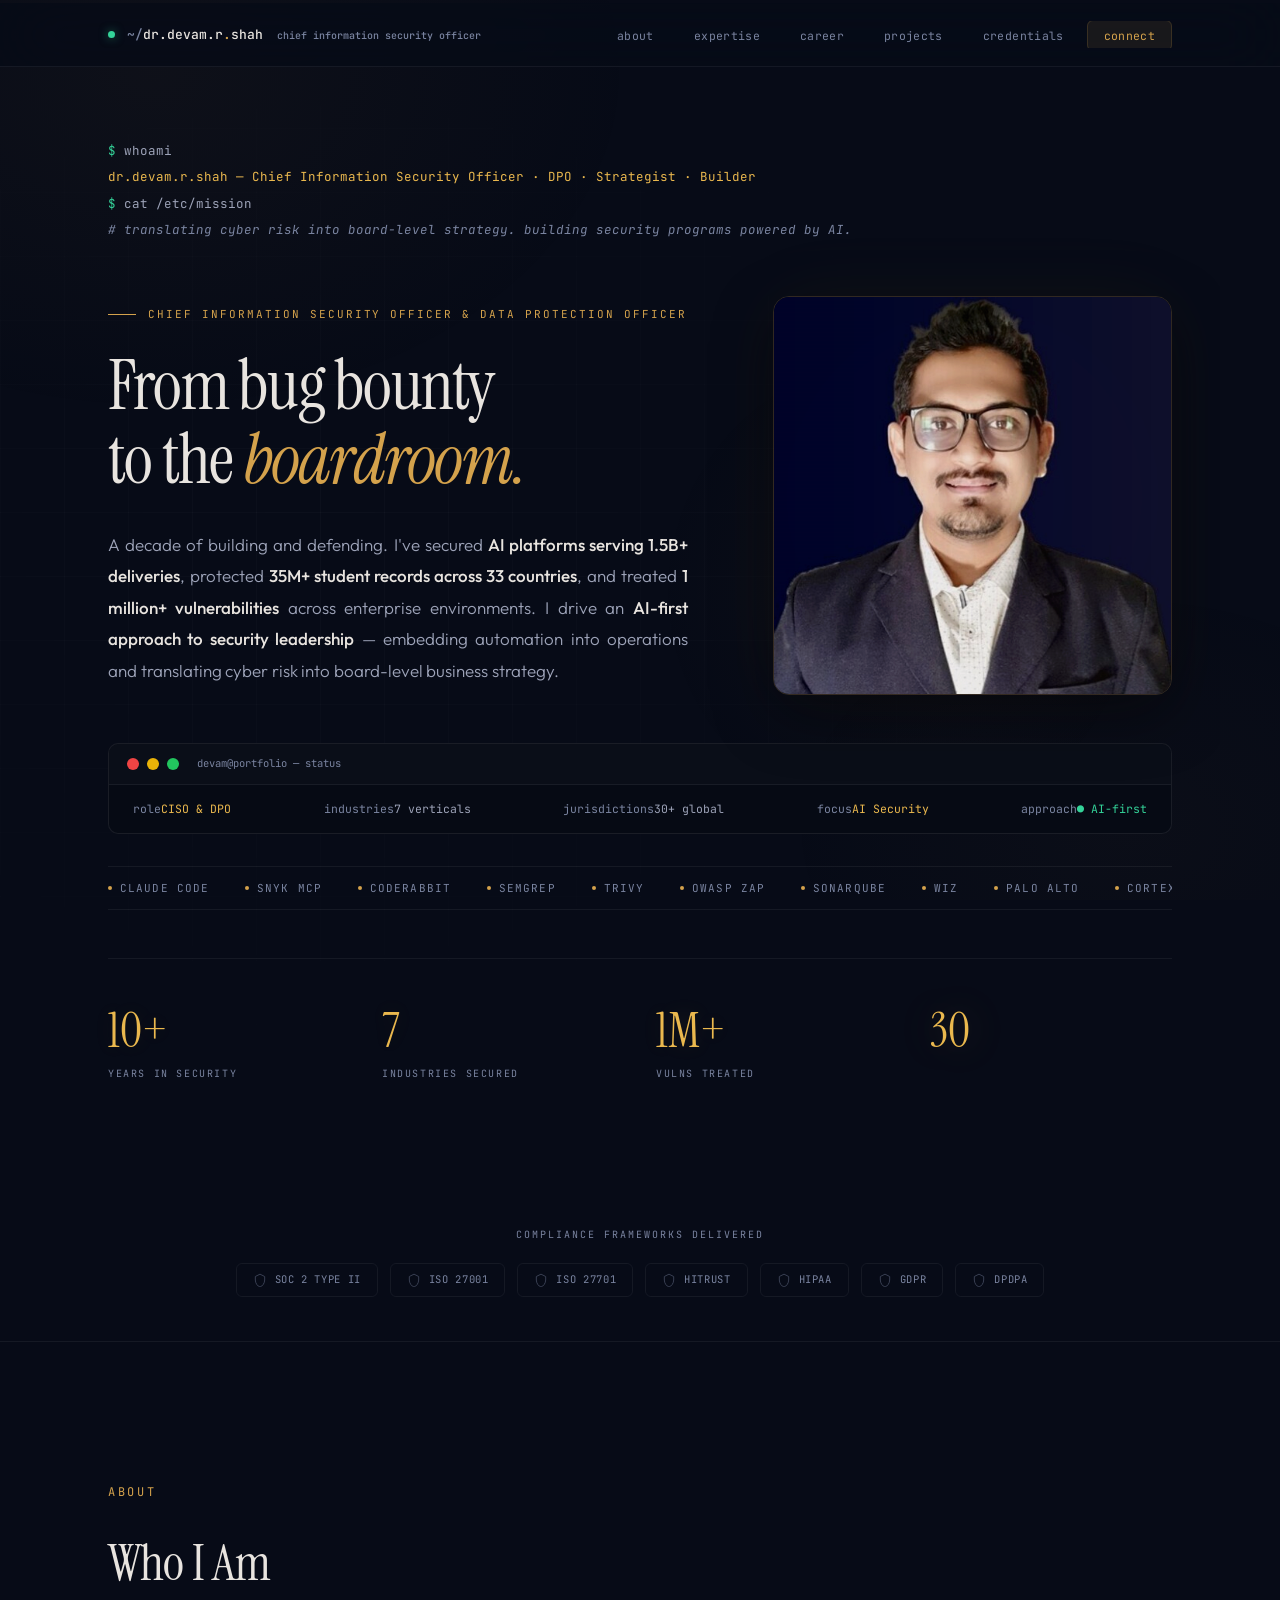
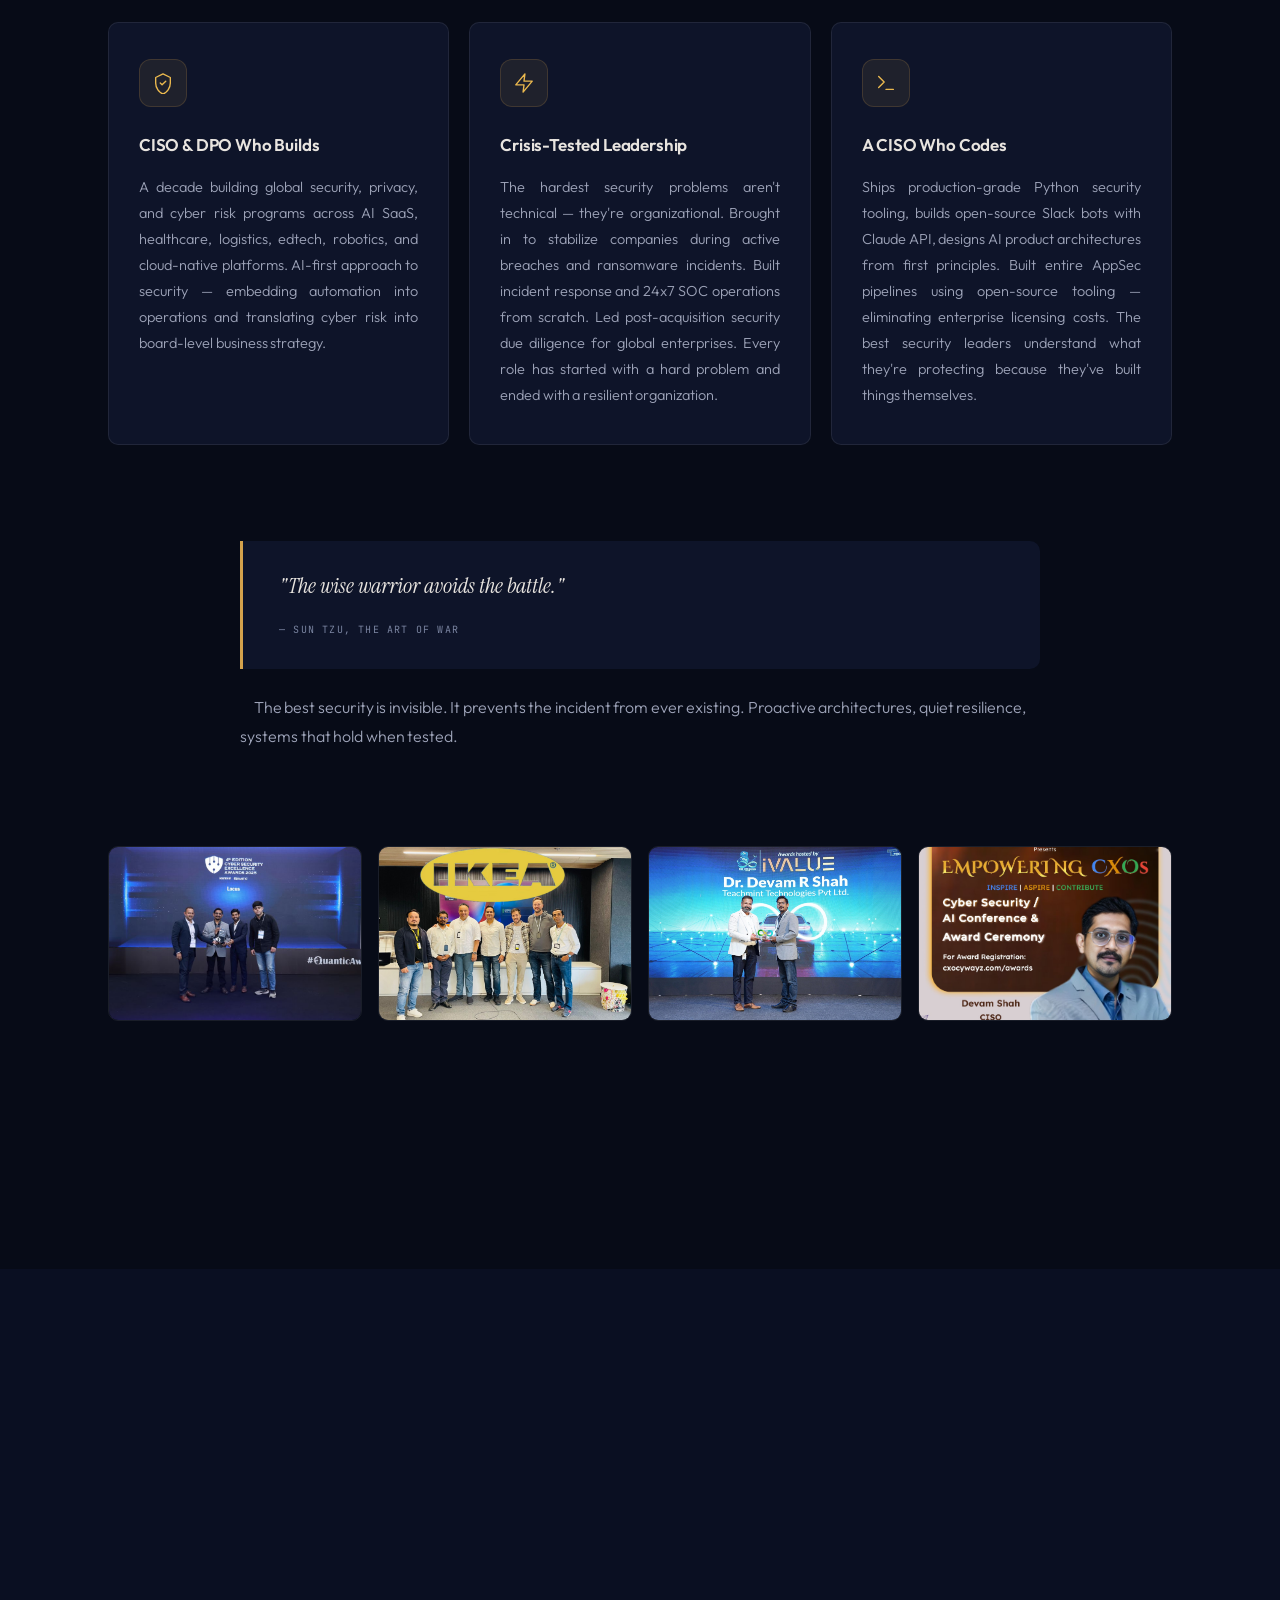
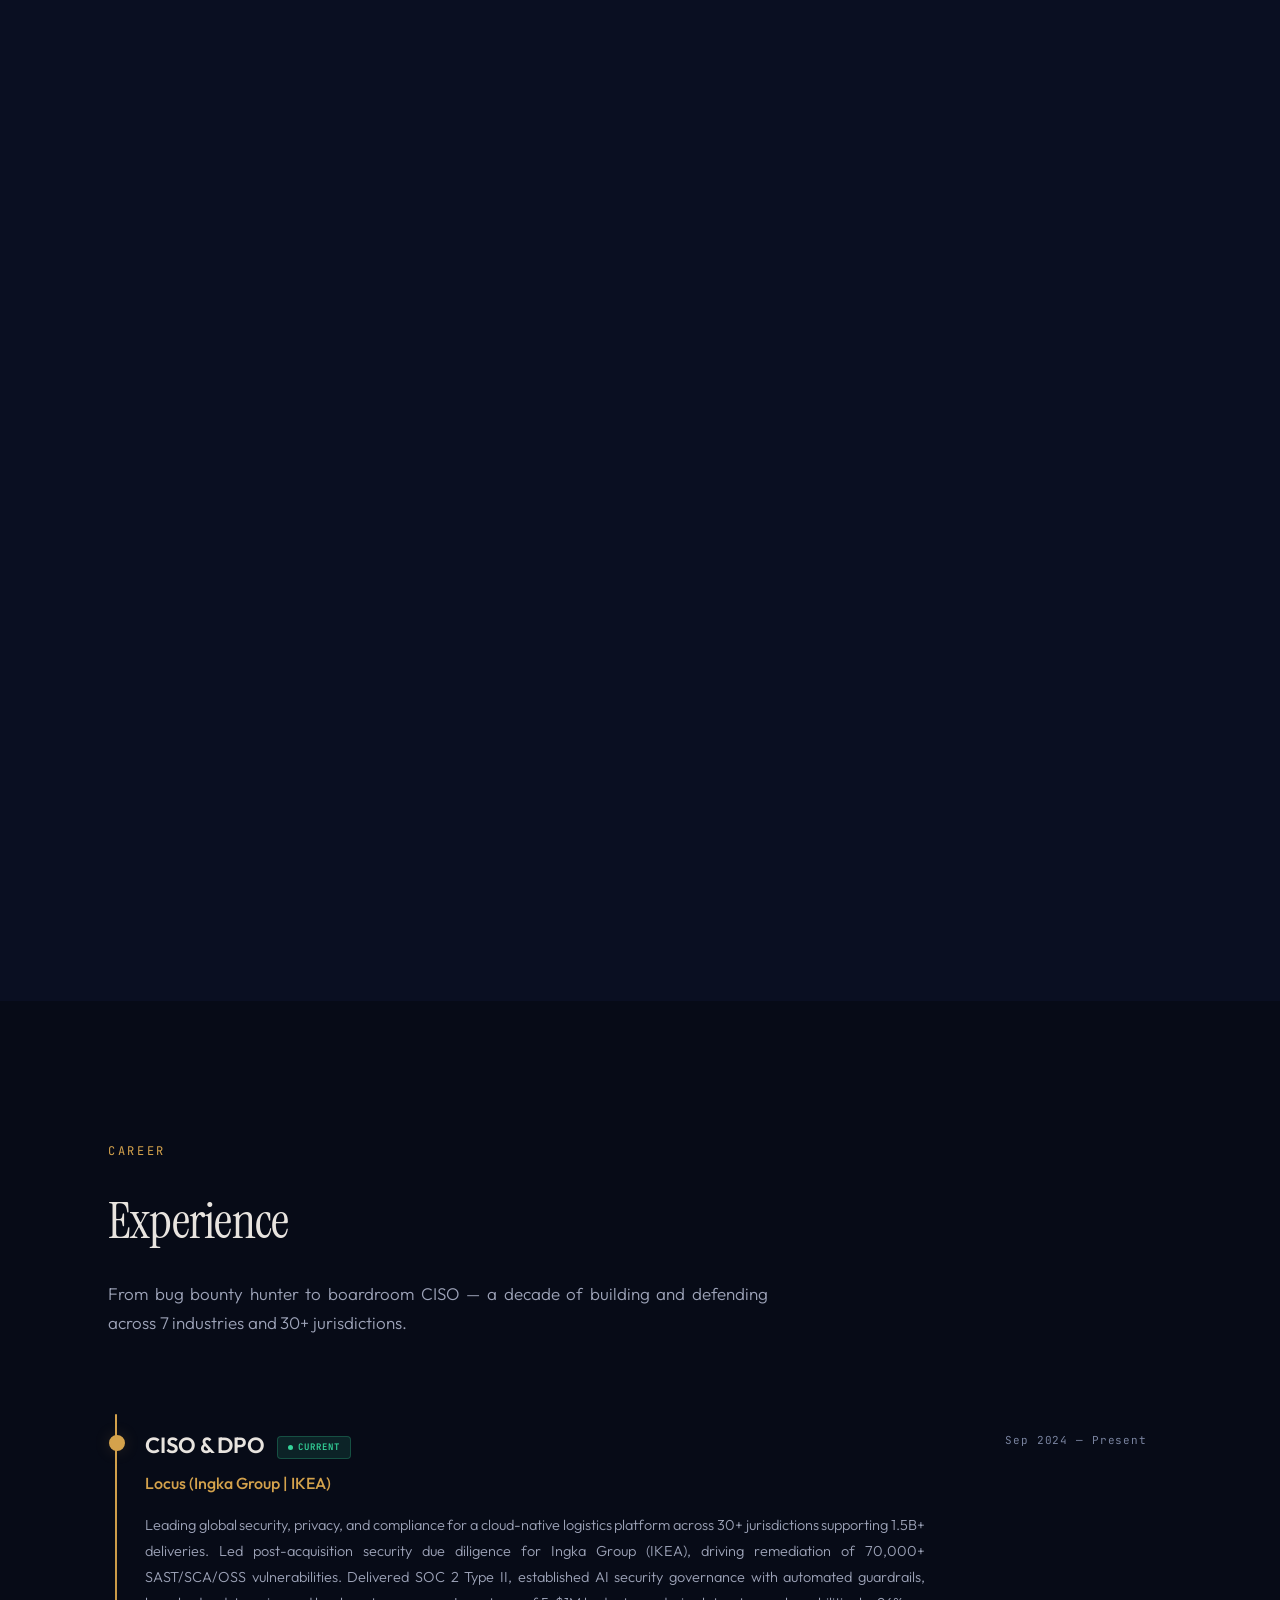
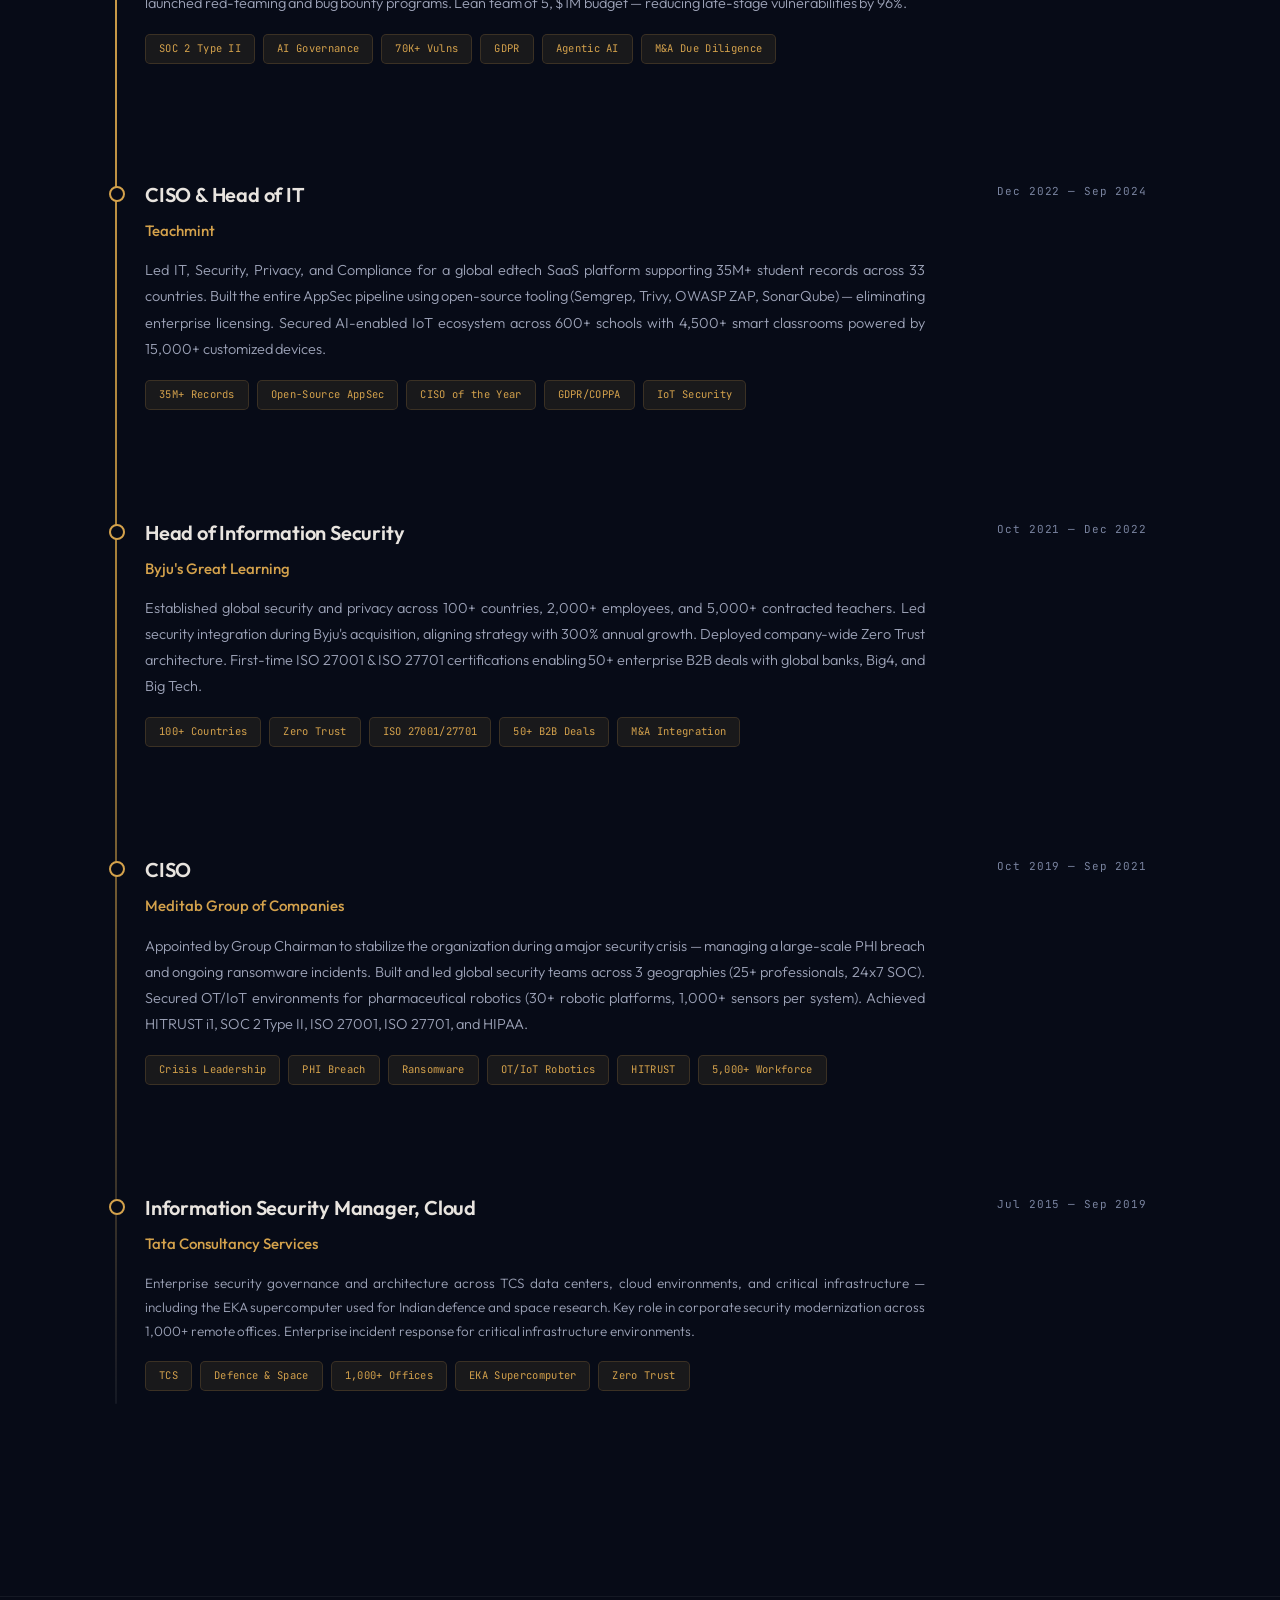
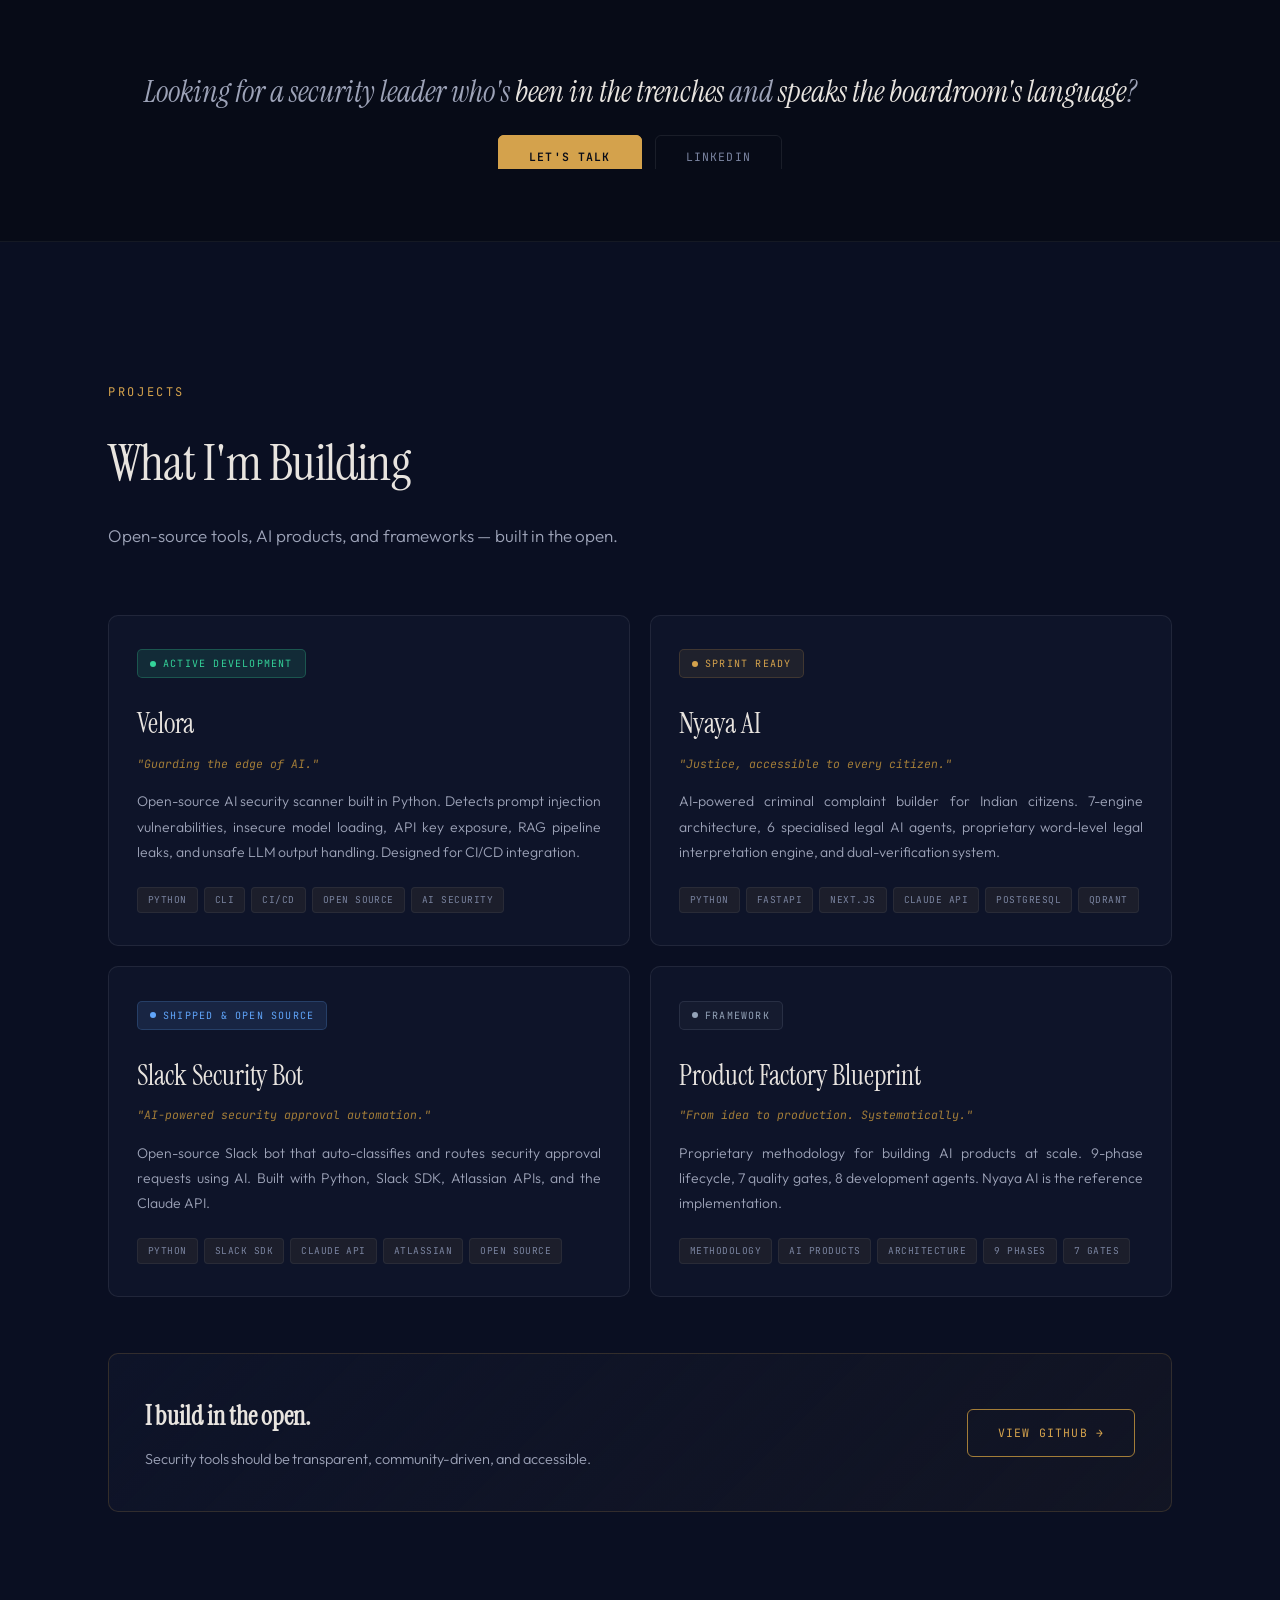
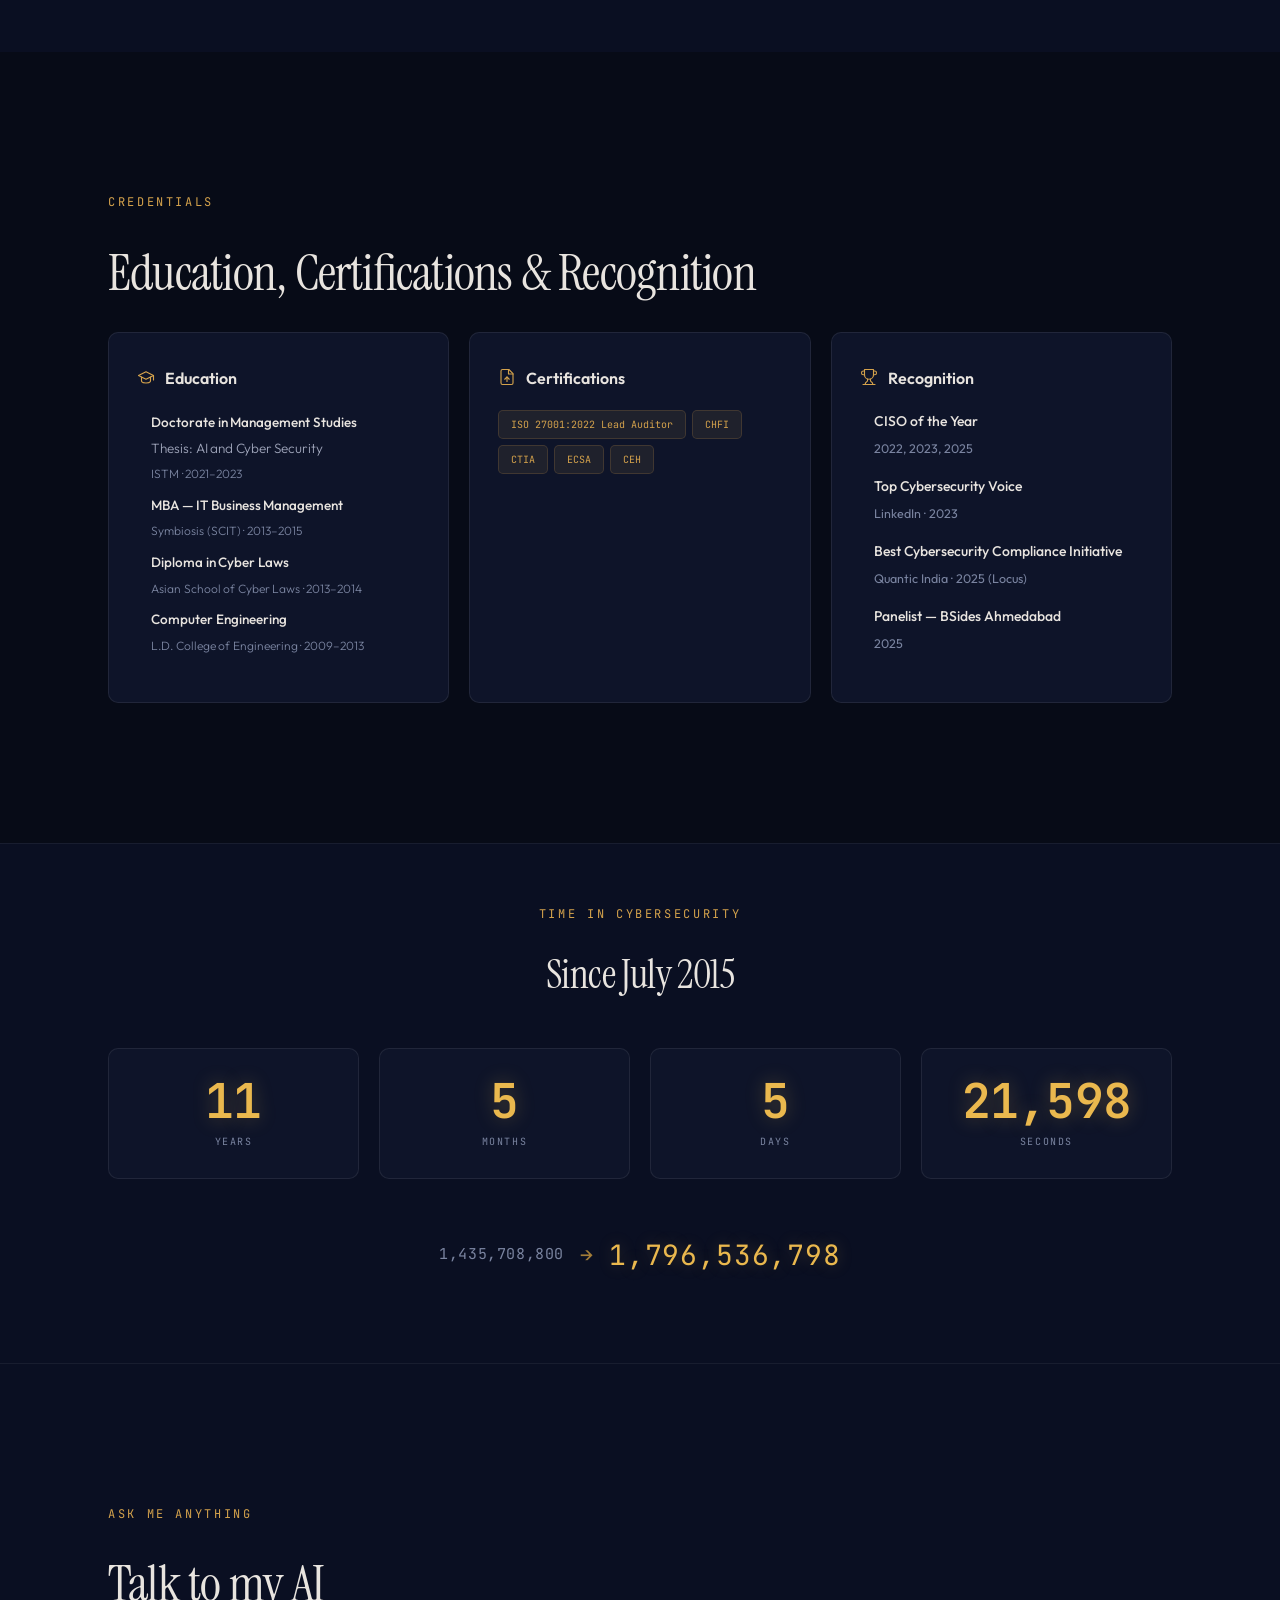
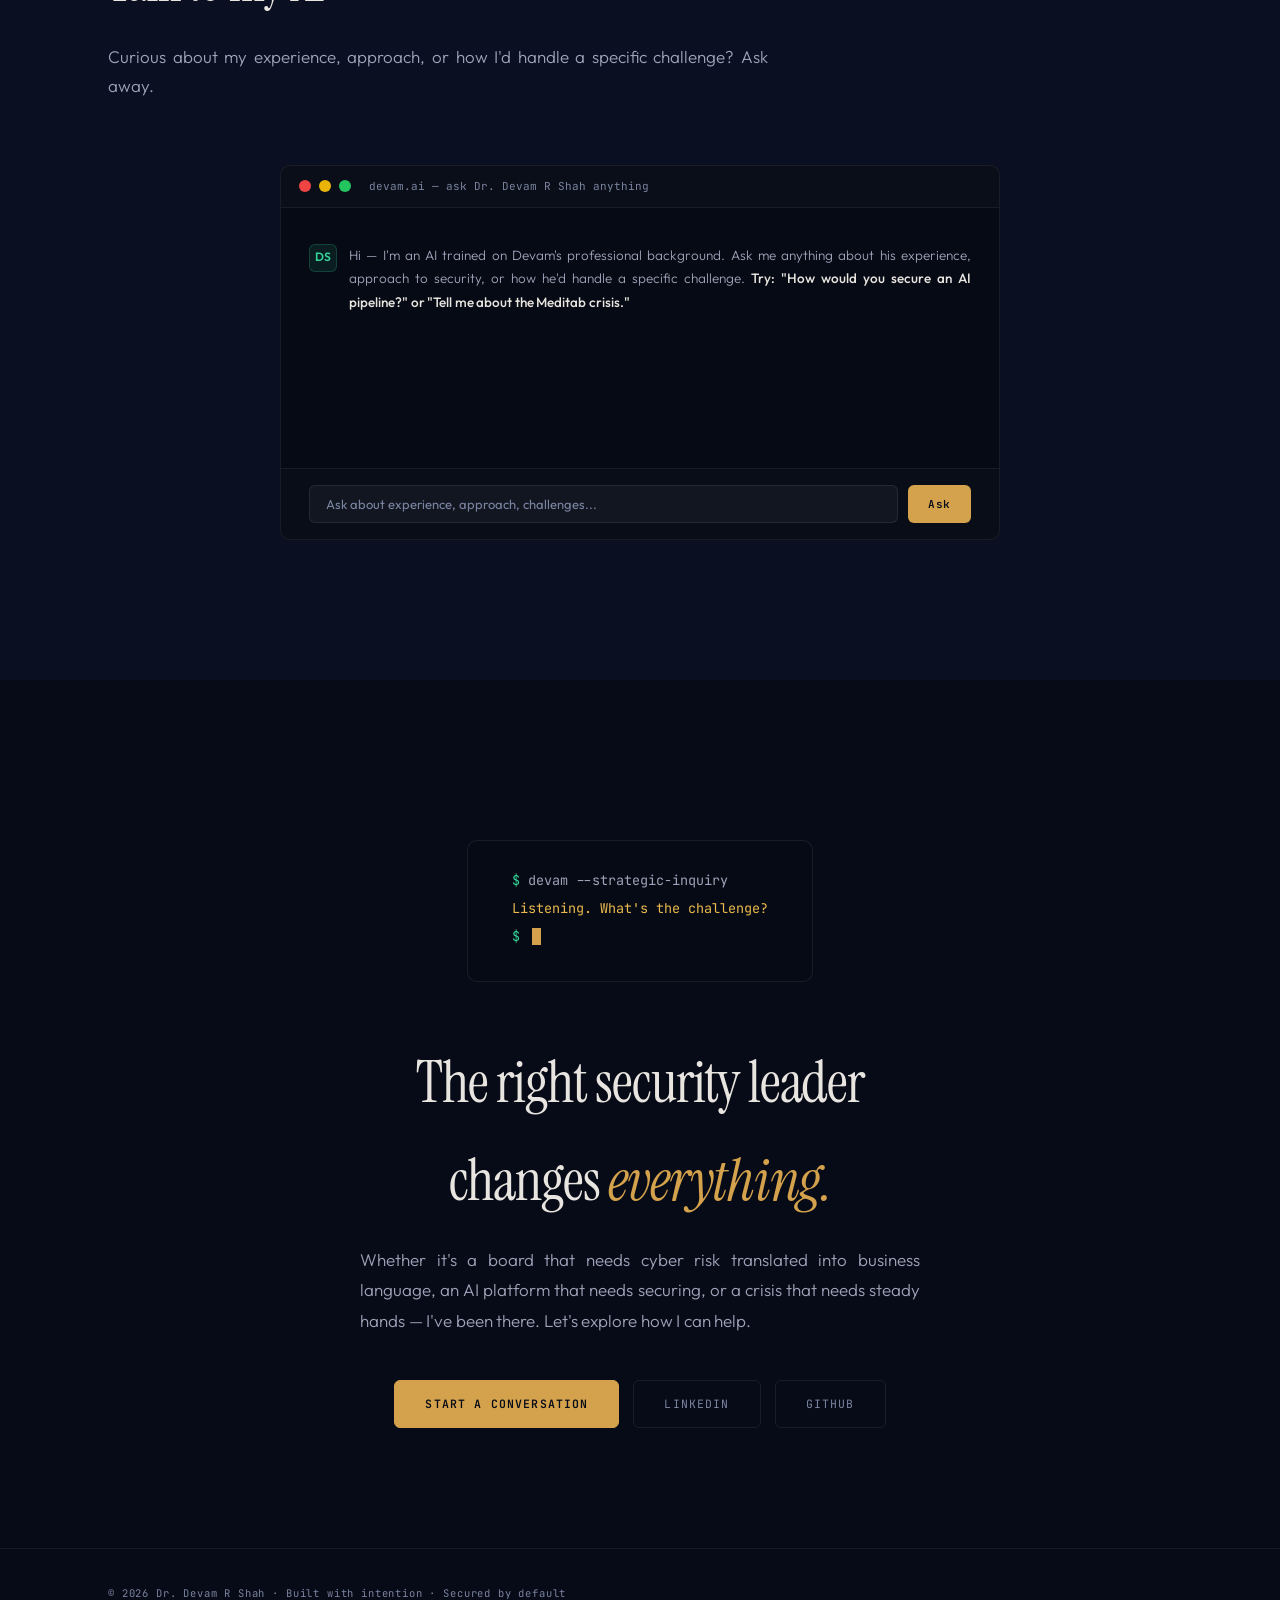
==== index.html @ 60e24010 "Remove visitor counter entirely Co-Authored-By: Claude Opus 4.6 (1M context) <noreply@anthropic.com>" ====
<!DOCTYPE html>
<html lang="en">
<head>
  <meta charset="UTF-8">
  <meta name="viewport" content="width=device-width, initial-scale=1.0, maximum-scale=5, viewport-fit=cover">
  <meta name="theme-color" content="#070b17" media="(prefers-color-scheme: dark)">
  <meta name="theme-color" content="#070b17">
  <meta name="color-scheme" content="dark">
  <meta name="mobile-web-app-capable" content="yes">
  <meta name="apple-mobile-web-app-capable" content="yes">
  <meta name="apple-mobile-web-app-status-bar-style" content="black-translucent">

  <title>Dr. Devam R Shah — CISO & AI Security Leader</title>
  <meta name="description" content="CISO & DPO with 10+ years building global security programs across AI, healthcare, and logistics. Expert in AI security governance, Zero Trust, and crisis leadership.">
  <meta name="keywords" content="CISO, DPO, Data Protection Officer, AI Security, Zero Trust, SOC 2, GDPR, DPDPA, DevSecOps, Cloud Security, vCISO, Crisis Leadership, Security Architecture, Board-level Cyber Risk, Open Source Security, Devam Shah">
  <meta name="author" content="Dr. Devam R Shah">
  <meta name="robots" content="index, follow">

  <link rel="canonical" href="https://devamshah.github.io">
  <link rel="icon" type="image/svg+xml" href="data:image/svg+xml,%3Csvg xmlns='http://www.w3.org/2000/svg' viewBox='0 0 64 64'%3E%3Cdefs%3E%3ClinearGradient id='g' x1='0' y1='0' x2='0' y2='1'%3E%3Cstop offset='0' stop-color='%23eab84e'/%3E%3Cstop offset='1' stop-color='%23a37d38'/%3E%3C/linearGradient%3E%3ClinearGradient id='h' x1='0' y1='0' x2='0' y2='1'%3E%3Cstop offset='0' stop-color='%23fff' stop-opacity='.12'/%3E%3Cstop offset='1' stop-color='%23fff' stop-opacity='0'/%3E%3C/linearGradient%3E%3C/defs%3E%3Crect width='64' height='64' rx='14' fill='%230a0f22'/%3E%3Cpath d='M32 6L12 16v16c0 14 8.5 22.5 20 26c11.5-3.5 20-12 20-26V16Z' fill='url(%23g)'/%3E%3Cpath d='M32 6L12 16v16c0 14 8.5 22.5 20 26c11.5-3.5 20-12 20-26V16Z' fill='url(%23h)'/%3E%3Cpath d='M24 20h10c7 0 12 5 12 12s-5 12-12 12H24Z' fill='%230a0f22'/%3E%3Cpath d='M30 26h4c3.3 0 6 2.7 6 6s-2.7 6-6 6h-4Z' fill='url(%23g)'/%3E%3C/svg%3E">
  <link rel="apple-touch-icon" href="data:image/svg+xml,%3Csvg xmlns='http://www.w3.org/2000/svg' viewBox='0 0 64 64'%3E%3Cdefs%3E%3ClinearGradient id='g' x1='0' y1='0' x2='0' y2='1'%3E%3Cstop offset='0' stop-color='%23eab84e'/%3E%3Cstop offset='1' stop-color='%23a37d38'/%3E%3C/linearGradient%3E%3ClinearGradient id='h' x1='0' y1='0' x2='0' y2='1'%3E%3Cstop offset='0' stop-color='%23fff' stop-opacity='.12'/%3E%3Cstop offset='1' stop-color='%23fff' stop-opacity='0'/%3E%3C/linearGradient%3E%3C/defs%3E%3Crect width='64' height='64' rx='14' fill='%230a0f22'/%3E%3Cpath d='M32 6L12 16v16c0 14 8.5 22.5 20 26c11.5-3.5 20-12 20-26V16Z' fill='url(%23g)'/%3E%3Cpath d='M32 6L12 16v16c0 14 8.5 22.5 20 26c11.5-3.5 20-12 20-26V16Z' fill='url(%23h)'/%3E%3Cpath d='M24 20h10c7 0 12 5 12 12s-5 12-12 12H24Z' fill='%230a0f22'/%3E%3Cpath d='M30 26h4c3.3 0 6 2.7 6 6s-2.7 6-6 6h-4Z' fill='url(%23g)'/%3E%3C/svg%3E">

  <!-- Open Graph / Twitter -->
  <meta property="og:title" content="Dr. Devam R Shah — Chief Information Security Officer & AI Security Strategist">
  <meta property="og:description" content="From bug bounty hunter to boardroom CISO. Building security programs that scale with the business, powered by automation and AI. 10+ years, 7 industries, 30+ jurisdictions.">
  <meta property="og:type" content="website">
  <meta property="og:url" content="https://devamshah.github.io">
  <meta property="og:image" content="https://devamshah.github.io/assets/og-card.png">
  <meta name="twitter:image" content="https://devamshah.github.io/assets/og-card.png">
  <meta name="twitter:card" content="summary_large_image">
  <meta name="twitter:title" content="Dr. Devam R Shah — Chief Information Security Officer & AI Security Strategist">
  <meta name="twitter:description" content="From bug bounty hunter to boardroom CISO. 10+ years securing AI platforms, global enterprises, and critical infrastructure.">

  <!-- Structured Data -->
  <script type="application/ld+json">
  {"@context":"https://schema.org","@type":"Person","name":"Dr. Devam R Shah","jobTitle":"Chief Information Security Officer & Data Protection Officer","description":"CISO and DPO with 10+ years building global security, privacy, and cyber risk programs. AI-first security leader translating cyber risk into board-level business strategy.","url":"https://devamshah.github.io","knowsAbout":["AI Security","Cybersecurity","Data Protection","Zero Trust Architecture","SOC 2","ISO 27001","GDPR","DPDPA","DevSecOps","Cloud Security","Crisis Leadership","Board-level Cyber Risk","OT/IoT Security","Pharma Robotics Security"],"sameAs":["https://www.linkedin.com/in/thedevam/","https://github.com/DevamShah"]}
  </script>
  <script type="application/ld+json">
  {"@context":"https://schema.org","@type":"WebSite","name":"Dr. Devam R Shah — CISO Portfolio","url":"https://devamshah.github.io"}
  </script>
  <script type="application/ld+json">
  {"@context":"https://schema.org","@type":"FAQPage","mainEntity":[{"@type":"Question","name":"What does a CISO do?","acceptedAnswer":{"@type":"Answer","text":"A Chief Information Security Officer (CISO) leads an organization's cybersecurity strategy, manages risk, ensures regulatory compliance, and protects digital assets. Dr. Devam Shah has served as CISO across AI SaaS, healthcare, logistics, and edtech industries."}},{"@type":"Question","name":"How do you secure AI pipelines?","acceptedAnswer":{"@type":"Answer","text":"Securing AI pipelines requires treating AI-assisted code with the same rigor as human code — SAST, SCA, secrets detection — plus AI-specific controls like prompt injection testing, model integrity checks, and output sanitization. At Locus, Dr. Shah established AI security governance with automated guardrails."}},{"@type":"Question","name":"What is Zero Trust Architecture?","acceptedAnswer":{"@type":"Answer","text":"Zero Trust is a security architecture philosophy where no user or system is inherently trusted. Dr. Shah has deployed company-wide Zero Trust at multiple organizations using Okta, Palo Alto, Cortex XDR, and Google Workspace Enterprise Plus."}}]}
  </script>

  <!-- Analytics -->
  <!-- Plausible -->
  <script defer data-domain="devamshah.github.io" src="https://plausible.io/js/script.js"></script>

  <!-- Fonts -->
  <link rel="preconnect" href="https://fonts.googleapis.com">
  <link rel="preconnect" href="https://fonts.gstatic.com" crossorigin>
  <link rel="preload" as="style" href="https://fonts.googleapis.com/css2?family=Instrument+Serif:ital@0;1&family=JetBrains+Mono:ital,wght@0,300;0,400;0,500;0,600;1,400&family=Outfit:wght@300;400;500;600;700&display=swap" onload="this.onload=null;this.rel='stylesheet'">
  <noscript><link href="https://fonts.googleapis.com/css2?family=Instrument+Serif:ital@0;1&family=JetBrains+Mono:ital,wght@0,300;0,400;0,500;0,600;1,400&family=Outfit:wght@300;400;500;600;700&display=swap" rel="stylesheet"></noscript>

  <!-- Stylesheets -->
  <link rel="stylesheet" href="css/base.css">
  <link rel="stylesheet" href="css/layout.css">
  <link rel="stylesheet" href="css/hero.css">
  <link rel="stylesheet" href="css/about.css">
  <link rel="stylesheet" href="css/expertise.css">
  <link rel="stylesheet" href="css/career.css">
  <link rel="stylesheet" href="css/projects.css">
  <link rel="stylesheet" href="css/credentials.css">
  <link rel="stylesheet" href="css/widgets.css">
  <link rel="stylesheet" href="css/responsive.css">
</head>
<body>
<a href="#hero" class="skip-link">Skip to content</a>

<!-- Scroll Progress -->
<div class="scroll-progress" id="scrollProgress"></div>

<!-- Lightbox -->
<div class="lightbox" id="lightbox" role="dialog" aria-modal="true" aria-label="Photo lightbox">
  <button class="lightbox-close" id="lightboxClose">ESC to close</button>
  <img src="" alt="" id="lightboxImg">
  <div class="lightbox-caption" id="lightboxCaption"></div>
</div>

<!-- Keyboard Shortcuts Modal -->
<div class="shortcuts-modal" id="shortcutsModal" role="dialog" aria-modal="true" aria-label="Keyboard shortcuts">
  <div class="shortcuts-box">
    <h3>Keyboard Shortcuts</h3>
    <div class="shortcut-row"><span class="shortcut-desc">Home / Top</span><span class="shortcut-key">H</span></div>
    <div class="shortcut-row"><span class="shortcut-desc">About</span><span class="shortcut-key">A</span></div>
    <div class="shortcut-row"><span class="shortcut-desc">Expertise</span><span class="shortcut-key">E</span></div>
    <div class="shortcut-row"><span class="shortcut-desc">Career</span><span class="shortcut-key">C</span></div>
    <div class="shortcut-row"><span class="shortcut-desc">Projects</span><span class="shortcut-key">P</span></div>
    <div class="shortcut-row"><span class="shortcut-desc">Contact</span><span class="shortcut-key">K</span></div>
    <div class="shortcut-row"><span class="shortcut-desc">Close this modal</span><span class="shortcut-key">?</span></div>
  </div>
</div>

<!-- ===== HEADER ===== -->
<header id="siteHeader">
  <div class="container">
    <a href="#" class="nav-brand">
      <div class="nav-dot"></div>
      <div class="nav-id">
        <span class="slash">~/</span>dr.devam.r<span class="dot">.</span>shah
        <span style="color:var(--text-muted);font-size:10px;margin-left:6px">chief information security officer</span>
      </div>
    </a>
    <nav>
      <ul id="navMenu">
        <li><a href="#about" data-section="about">about</a></li>
        <li><a href="#expertise" data-section="expertise">expertise</a></li>
        <li><a href="#career" data-section="career">career</a></li>
        <li><a href="#projects" data-section="projects">projects</a></li>
        <li><a href="#credentials" data-section="credentials">credentials</a></li>
        <li><a href="#contact" class="nav-cta" data-section="contact">connect</a></li>
      </ul>
    </nav>
    <button class="mobile-menu-btn" id="mobileMenuBtn" aria-label="Toggle navigation">menu</button>
  </div>
</header>

<!-- ===== HERO ===== -->
<section class="hero snap-section" id="hero" aria-labelledby="hero-heading">
  <div class="hero-grid-bg"></div>
  <div class="container">
    <div class="hero-content">
      <div class="hero-terminal" id="heroTerm">
        <div class="term-line"><span class="term-prompt">$</span> <span class="term-cmd">whoami</span></div>
        <div class="term-line"><span class="term-out">dr.devam.r.shah — Chief Information Security Officer · DPO · Strategist · Builder</span></div>
        <div class="term-line"><span class="term-prompt">$</span> <span class="term-cmd">cat /etc/mission</span></div>
        <div class="term-line"><span class="term-comment"># translating cyber risk into board-level strategy. building security programs powered by AI.</span></div>
      </div>
      <div class="hero-layout">
        <div class="hero-text">
          <div class="hero-eyebrow">Chief Information Security Officer & Data Protection Officer</div>
          <h1 id="hero-heading">From bug bounty<br>to the <em>boardroom.</em></h1>
          <p class="hero-desc">A decade of building and defending. I've secured <strong>AI platforms serving 1.5B+ deliveries</strong>, protected <strong>35M+ student records across 33 countries</strong>, and treated <strong>1 million+ vulnerabilities</strong> across enterprise environments. I drive an <strong>AI-first approach to security leadership</strong> — embedding automation into operations and translating cyber risk into board-level business strategy.</p>
        </div>
        <div class="hero-photo">
          <img src="assets/website_headshot.png" alt="Dr. Devam R Shah — CISO" width="400" height="400" loading="eager">
        </div>
      </div>
      <!-- Status panel — horizontal bar below grid -->
      <div class="hero-status-bar">
        <div class="panel-bar">
          <div class="mac-dot r"></div><div class="mac-dot y"></div><div class="mac-dot g"></div>
          <span class="panel-title">devam@portfolio — status</span>
        </div>
        <div class="panel-body panel-body-horizontal">
          <div class="pr"><span class="pk">role</span><span class="pv hl">CISO & DPO</span></div>
          <div class="pr"><span class="pk">industries</span><span class="pv">7 verticals</span></div>
          <div class="pr"><span class="pk">jurisdictions</span><span class="pv">30+ global</span></div>
          <div class="pr"><span class="pk">focus</span><span class="pv hl">AI Security</span></div>
          <div class="pr"><span class="pk">approach</span><span class="pv gn">● AI-first</span></div>
        </div>
      </div>
      <!-- Tool Ticker -->
      <div class="tool-ticker">
        <div class="ticker-track" id="tickerTrack">
          <span class="ticker-item"><span class="tdot"></span>Claude Code</span>
          <span class="ticker-item"><span class="tdot"></span>Snyk MCP</span>
          <span class="ticker-item"><span class="tdot"></span>CodeRabbit</span>
          <span class="ticker-item"><span class="tdot"></span>Semgrep</span>
          <span class="ticker-item"><span class="tdot"></span>Trivy</span>
          <span class="ticker-item"><span class="tdot"></span>OWASP ZAP</span>
          <span class="ticker-item"><span class="tdot"></span>SonarQube</span>
          <span class="ticker-item"><span class="tdot"></span>Wiz</span>
          <span class="ticker-item"><span class="tdot"></span>Palo Alto</span>
          <span class="ticker-item"><span class="tdot"></span>Cortex XDR</span>
          <span class="ticker-item"><span class="tdot"></span>Okta</span>
          <span class="ticker-item"><span class="tdot"></span>Terraform</span>
          <span class="ticker-item"><span class="tdot"></span>Docker</span>
          <span class="ticker-item"><span class="tdot"></span>Kubernetes</span>
          <span class="ticker-item"><span class="tdot"></span>Ansible</span>
          <span class="ticker-item"><span class="tdot"></span>Python</span>
          <!-- Duplicate for seamless loop -->
          <span class="ticker-item"><span class="tdot"></span>Claude Code</span>
          <span class="ticker-item"><span class="tdot"></span>Snyk MCP</span>
          <span class="ticker-item"><span class="tdot"></span>CodeRabbit</span>
          <span class="ticker-item"><span class="tdot"></span>Semgrep</span>
          <span class="ticker-item"><span class="tdot"></span>Trivy</span>
          <span class="ticker-item"><span class="tdot"></span>OWASP ZAP</span>
          <span class="ticker-item"><span class="tdot"></span>SonarQube</span>
          <span class="ticker-item"><span class="tdot"></span>Wiz</span>
          <span class="ticker-item"><span class="tdot"></span>Palo Alto</span>
          <span class="ticker-item"><span class="tdot"></span>Cortex XDR</span>
          <span class="ticker-item"><span class="tdot"></span>Okta</span>
          <span class="ticker-item"><span class="tdot"></span>Terraform</span>
          <span class="ticker-item"><span class="tdot"></span>Docker</span>
          <span class="ticker-item"><span class="tdot"></span>Kubernetes</span>
          <span class="ticker-item"><span class="tdot"></span>Ansible</span>
          <span class="ticker-item"><span class="tdot"></span>Python</span>
        </div>
      </div>
      <div class="hero-metrics">
        <div class="metric"><div class="metric-val" data-count="10" data-suffix="+">0</div><div class="metric-label">Years in Security</div></div>
        <div class="metric"><div class="metric-val" data-count="7" data-suffix="">0</div><div class="metric-label">Industries Secured</div></div>
        <div class="metric"><div class="metric-val" data-count="1" data-suffix="M+">0</div><div class="metric-label">Vulns Treated</div></div>
        <div class="metric"><div class="metric-val" data-count="30" data-suffix="+">0</div><div class="metric-label">Jurisdictions</div></div>
      </div>
    </div>
  </div>
</section>

<!-- ===== TRUST BAR ===== -->
<div class="trust-bar">
  <div class="container">
    <div class="trust-bar-label">Compliance Frameworks Delivered</div>
    <div class="trust-bar-items">
      <span class="trust-item"><svg viewBox="0 0 24 24" fill="none" stroke="currentColor" stroke-width="1.5" aria-hidden="true"><path d="M12 2l8 4v6c0 5.5-3.8 10.7-8 12-4.2-1.3-8-6.5-8-12V6l8-4z"/></svg>SOC 2 Type II</span>
      <span class="trust-item"><svg viewBox="0 0 24 24" fill="none" stroke="currentColor" stroke-width="1.5" aria-hidden="true"><path d="M12 2l8 4v6c0 5.5-3.8 10.7-8 12-4.2-1.3-8-6.5-8-12V6l8-4z"/></svg>ISO 27001</span>
      <span class="trust-item"><svg viewBox="0 0 24 24" fill="none" stroke="currentColor" stroke-width="1.5" aria-hidden="true"><path d="M12 2l8 4v6c0 5.5-3.8 10.7-8 12-4.2-1.3-8-6.5-8-12V6l8-4z"/></svg>ISO 27701</span>
      <span class="trust-item"><svg viewBox="0 0 24 24" fill="none" stroke="currentColor" stroke-width="1.5" aria-hidden="true"><path d="M12 2l8 4v6c0 5.5-3.8 10.7-8 12-4.2-1.3-8-6.5-8-12V6l8-4z"/></svg>HITRUST</span>
      <span class="trust-item"><svg viewBox="0 0 24 24" fill="none" stroke="currentColor" stroke-width="1.5" aria-hidden="true"><path d="M12 2l8 4v6c0 5.5-3.8 10.7-8 12-4.2-1.3-8-6.5-8-12V6l8-4z"/></svg>HIPAA</span>
      <span class="trust-item"><svg viewBox="0 0 24 24" fill="none" stroke="currentColor" stroke-width="1.5" aria-hidden="true"><path d="M12 2l8 4v6c0 5.5-3.8 10.7-8 12-4.2-1.3-8-6.5-8-12V6l8-4z"/></svg>GDPR</span>
      <span class="trust-item"><svg viewBox="0 0 24 24" fill="none" stroke="currentColor" stroke-width="1.5" aria-hidden="true"><path d="M12 2l8 4v6c0 5.5-3.8 10.7-8 12-4.2-1.3-8-6.5-8-12V6l8-4z"/></svg>DPDPA</span>
    </div>
  </div>
</div>

<!-- ===== ABOUT ===== -->
<section id="about" class="snap-section" aria-labelledby="about-heading">
  <div class="container">
    <div class="reveal"><div class="section-label">About</div><h2 class="section-heading" id="about-heading">Who I Am</h2></div>

    <!-- ROW 1: Three content cards -->
    <div class="about-cards stagger">
      <div class="about-card">
        <div class="about-card-icon"><svg viewBox="0 0 24 24" fill="none" stroke="currentColor" stroke-width="1.5" stroke-linecap="round" stroke-linejoin="round" aria-hidden="true"><path d="M12 2l8 4v6c0 5.5-3.8 10.7-8 12-4.2-1.3-8-6.5-8-12V6l8-4z"/><path d="M9 12l2 2 4-4"/></svg></div>
        <h3>CISO & DPO Who Builds</h3>
        <p>A decade building global security, privacy, and cyber risk programs across AI SaaS, healthcare, logistics, edtech, robotics, and cloud-native platforms. AI-first approach to security — embedding automation into operations and translating cyber risk into board-level business strategy.</p>
      </div>
      <div class="about-card">
        <div class="about-card-icon"><svg viewBox="0 0 24 24" fill="none" stroke="currentColor" stroke-width="1.5" stroke-linecap="round" stroke-linejoin="round" aria-hidden="true"><path d="M13 2L3 14h9l-1 8 10-12h-9l1-8z"/></svg></div>
        <h3>Crisis-Tested Leadership</h3>
        <p>The hardest security problems aren't technical — they're organizational. Brought in to stabilize companies during active breaches and ransomware incidents. Built incident response and 24x7 SOC operations from scratch. Led post-acquisition security due diligence for global enterprises. Every role has started with a hard problem and ended with a resilient organization.</p>
      </div>
      <div class="about-card">
        <div class="about-card-icon"><svg viewBox="0 0 24 24" fill="none" stroke="currentColor" stroke-width="1.5" stroke-linecap="round" stroke-linejoin="round" aria-hidden="true"><polyline points="4 17 10 11 4 5"/><line x1="12" y1="19" x2="20" y2="19"/></svg></div>
        <h3>A CISO Who Codes</h3>
        <p>Ships production-grade Python security tooling, builds open-source Slack bots with Claude API, designs AI product architectures from first principles. Built entire AppSec pipelines using open-source tooling — eliminating enterprise licensing costs. The best security leaders understand what they're protecting because they've built things themselves.</p>
      </div>
    </div>

    <!-- ROW 2: Quote block -->
    <div class="about-quote-row reveal">
      <div class="about-quote">
        <blockquote>"The wise warrior avoids the battle."</blockquote>
        <cite>— Sun Tzu, The Art of War</cite>
      </div>
      <p class="about-philosophy">The best security is invisible. It prevents the incident from ever existing. Proactive architectures, quiet resilience, systems that hold when tested.</p>
    </div>

    <!-- ROW 3: Gallery photos -->
    <div class="about-gallery reveal">
      <div class="photo-grid-item" data-caption="Quantic Cyber Security Excellence Awards 2025 — Locus"><img src="assets/quantic-award.jpeg" alt="Quantic Cyber Security Excellence Awards 2025" width="400" height="300" loading="lazy"><div class="photo-caption">Quantic Award 2025</div></div>
      <div class="photo-grid-item" data-caption="IKEA / Ingka Group — Security Team"><img src="assets/ikea-team.jpeg" alt="IKEA Ingka Group Team" width="400" height="300" loading="lazy"><div class="photo-caption">IKEA / Ingka</div></div>
      <div class="photo-grid-item" data-caption="CISO of the Year — iValue Awards, Teachmint"><img src="assets/ivalue-award.jpeg" alt="iValue CISO of the Year Award" width="400" height="300" loading="lazy"><div class="photo-caption">CISO of the Year</div></div>
      <div class="photo-grid-item" data-caption="CXO Cywayz — Cyber Security & AI Conference Speaker"><img src="assets/cxo-speaker.jpeg" alt="CXO Cywayz Conference Speaker" width="400" height="300" loading="lazy"><div class="photo-caption">CXO Speaker</div></div>
    </div>

    <!-- ROW 4: Tag cloud -->
    <div class="about-tags reveal">
      <span class="tag-pill">AI Security Governance</span><span class="tag-pill">Board-level Cyber Risk</span>
      <span class="tag-pill">Zero Trust</span><span class="tag-pill">Crisis Leadership</span>
      <span class="tag-pill">Digital Sovereignty</span><span class="tag-pill">Privacy Architecture</span>
      <span class="tag-pill">OT/IoT Security</span><span class="tag-pill">Open Source</span>
    </div>
  </div>
</section>

<!-- ===== EXPERTISE ===== -->
<section id="expertise" class="snap-section" aria-labelledby="expertise-heading" style="background:var(--bg-primary)">
  <div class="container">
    <div class="reveal"><div class="section-label">Expertise</div><h2 class="section-heading" id="expertise-heading">What I Do</h2><p class="section-sub">Building security programs that scale with the business, powered by automation and AI. Click any domain to explore.</p></div>
    <div class="expertise-grid stagger" id="expGrid">
      <article class="exp-tile" tabindex="0"><div class="exp-icon-wrap"><svg viewBox="0 0 24 24" fill="none" stroke="currentColor" stroke-width="1.5" stroke-linecap="round" stroke-linejoin="round" aria-hidden="true"><path d="M12 2l8 4v6c0 5.5-3.8 10.7-8 12-4.2-1.3-8-6.5-8-12V6l8-4z"/></svg></div><h3>AI Security & Governance</h3><p>Establishing AI security governance for AI-assisted development pipelines. Embedding agentic AI into SecOps and GRC workflows using Claude Code, Snyk MCP, CodeRabbit, and custom tooling.</p><div class="exp-tags"><span class="exp-tag">Claude Code</span><span class="exp-tag">Snyk MCP</span><span class="exp-tag">CodeRabbit</span><span class="exp-tag">AI Governance</span><span class="exp-tag">LLM Security</span></div></article>
      <article class="exp-tile" tabindex="0"><div class="exp-icon-wrap"><svg viewBox="0 0 24 24" fill="none" stroke="currentColor" stroke-width="1.5" stroke-linecap="round" stroke-linejoin="round" aria-hidden="true"><path d="M18 10h-1.26A8 8 0 109 20h9a5 5 0 000-10z"/></svg></div><h3>Cloud & DevSecOps</h3><p>Automated vulnerability management across CI/CD. Building application security pipelines with open-source tooling — SAST, SCA, DAST, container scanning, IaC security, and secrets detection.</p><div class="exp-tags"><span class="exp-tag">Semgrep</span><span class="exp-tag">Trivy</span><span class="exp-tag">OWASP ZAP</span><span class="exp-tag">SonarQube</span><span class="exp-tag">Docker</span><span class="exp-tag">Kubernetes</span></div></article>
      <article class="exp-tile" tabindex="0"><div class="exp-icon-wrap"><svg viewBox="0 0 24 24" fill="none" stroke="currentColor" stroke-width="1.5" stroke-linecap="round" stroke-linejoin="round" aria-hidden="true"><path d="M9 5H7a2 2 0 00-2 2v12a2 2 0 002 2h10a2 2 0 002-2V7a2 2 0 00-2-2h-2"/><rect x="9" y="3" width="6" height="4" rx="1"/><path d="M9 14l2 2 4-4"/></svg></div><h3>Privacy & Compliance</h3><p>Led organisations to HITRUST, SOC 2 Type II, ISO 27001, ISO 27701, and HIPAA certifications. GDPR, DPDPA, COPPA compliance and data protection across 30+ jurisdictions and European operations.</p><div class="exp-tags"><span class="exp-tag">GDPR</span><span class="exp-tag">HIPAA</span><span class="exp-tag">SOC 2</span><span class="exp-tag">ISO 27001</span><span class="exp-tag">HITRUST</span><span class="exp-tag">DPDPA</span><span class="exp-tag">COPPA</span></div></article>
      <article class="exp-tile" tabindex="0"><div class="exp-icon-wrap"><svg viewBox="0 0 24 24" fill="none" stroke="currentColor" stroke-width="1.5" stroke-linecap="round" stroke-linejoin="round" aria-hidden="true"><circle cx="12" cy="12" r="10"/><circle cx="12" cy="12" r="6"/><circle cx="12" cy="12" r="2"/><path d="M12 2v4M12 18v4M2 12h4M18 12h4"/></svg></div><h3>Offensive & Crisis Security</h3><p>Red-teaming, bug bounty programs, phishing-resistant identity architecture. Proven crisis leadership — managed PHI breaches, ransomware incidents, and enterprise-wide security transformations.</p><div class="exp-tags"><span class="exp-tag">Red Team</span><span class="exp-tag">Bug Bounty</span><span class="exp-tag">Incident Response</span><span class="exp-tag">Pen Testing</span><span class="exp-tag">Crisis Mgmt</span></div></article>
      <article class="exp-tile" tabindex="0"><div class="exp-icon-wrap"><svg viewBox="0 0 24 24" fill="none" stroke="currentColor" stroke-width="1.5" stroke-linecap="round" stroke-linejoin="round" aria-hidden="true"><path d="M12 2L2 7l10 5 10-5-10-5z"/><path d="M2 17l10 5 10-5"/><path d="M2 12l10 5 10-5"/></svg></div><h3>Enterprise Architecture</h3><p>Zero Trust deployments, SOC buildouts processing millions of EPS, SIEM architecture, EDR/XDR, SASE, UEBA/CASB, and identity security across global enterprise environments.</p><div class="exp-tags"><span class="exp-tag">Zero Trust</span><span class="exp-tag">Palo Alto</span><span class="exp-tag">Cortex XDR</span><span class="exp-tag">SIEM</span><span class="exp-tag">CASB</span><span class="exp-tag">SASE</span></div></article>
      <article class="exp-tile" tabindex="0"><div class="exp-icon-wrap"><svg viewBox="0 0 24 24" fill="none" stroke="currentColor" stroke-width="1.5" stroke-linecap="round" stroke-linejoin="round" aria-hidden="true"><polyline points="4 17 10 11 4 5"/><line x1="12" y1="19" x2="20" y2="19"/></svg></div><h3>Security Engineering</h3><p>A CISO who codes. Building security automation, custom AI tooling, and open-source security solutions. From Ansible playbooks to Python security bots to full-stack dashboards.</p><div class="exp-tags"><span class="exp-tag">Python</span><span class="exp-tag">TypeScript</span><span class="exp-tag">Ansible</span><span class="exp-tag">Terraform</span><span class="exp-tag">Open Source</span></div></article>
    </div>
  </div>
</section>

<!-- ===== CAREER ===== -->
<section id="career" class="snap-section" aria-labelledby="career-heading">
  <div class="container">
    <div class="reveal"><div class="section-label">Career</div><h2 class="section-heading" id="career-heading">Experience</h2><p class="section-sub">From bug bounty hunter to boardroom CISO — a decade of building and defending across 7 industries and 30+ jurisdictions.</p></div>
    <div class="timeline reveal">
      <article class="tl-entry featured"><div class="tl-node"></div><div class="tl-header"><div class="tl-role">CISO & DPO<span class="tl-current-badge">Current</span></div><div class="tl-date">Sep 2024 — Present</div></div><div class="tl-org">Locus (Ingka Group | IKEA)</div><p class="tl-desc">Leading global security, privacy, and compliance for a cloud-native logistics platform across 30+ jurisdictions supporting 1.5B+ deliveries. Led post-acquisition security due diligence for Ingka Group (IKEA), driving remediation of 70,000+ SAST/SCA/OSS vulnerabilities. Delivered SOC 2 Type II, established AI security governance with automated guardrails, launched red-teaming and bug bounty programs. Lean team of 5, $1M budget — reducing late-stage vulnerabilities by 96%.</p><div class="tl-badges"><span class="tl-badge">SOC 2 Type II</span><span class="tl-badge">AI Governance</span><span class="tl-badge">70K+ Vulns</span><span class="tl-badge">GDPR</span><span class="tl-badge">Agentic AI</span><span class="tl-badge">M&A Due Diligence</span></div></article>
      <article class="tl-entry" tabindex="0"><div class="tl-node"></div><div class="tl-header"><div class="tl-role">CISO & Head of IT</div><div class="tl-date">Dec 2022 — Sep 2024</div></div><div class="tl-org">Teachmint</div><p class="tl-desc">Led IT, Security, Privacy, and Compliance for a global edtech SaaS platform supporting 35M+ student records across 33 countries. Built the entire AppSec pipeline using open-source tooling (Semgrep, Trivy, OWASP ZAP, SonarQube) — eliminating enterprise licensing. Secured AI-enabled IoT ecosystem across 600+ schools with 4,500+ smart classrooms powered by 15,000+ customized devices.</p><div class="tl-badges"><span class="tl-badge">35M+ Records</span><span class="tl-badge">Open-Source AppSec</span><span class="tl-badge">CISO of the Year</span><span class="tl-badge">GDPR/COPPA</span><span class="tl-badge">IoT Security</span></div></article>
      <article class="tl-entry" tabindex="0"><div class="tl-node"></div><div class="tl-header"><div class="tl-role">Head of Information Security</div><div class="tl-date">Oct 2021 — Dec 2022</div></div><div class="tl-org">Byju's Great Learning</div><p class="tl-desc">Established global security and privacy across 100+ countries, 2,000+ employees, and 5,000+ contracted teachers. Led security integration during Byju's acquisition, aligning strategy with 300% annual growth. Deployed company-wide Zero Trust architecture. First-time ISO 27001 & ISO 27701 certifications enabling 50+ enterprise B2B deals with global banks, Big4, and Big Tech.</p><div class="tl-badges"><span class="tl-badge">100+ Countries</span><span class="tl-badge">Zero Trust</span><span class="tl-badge">ISO 27001/27701</span><span class="tl-badge">50+ B2B Deals</span><span class="tl-badge">M&A Integration</span></div></article>
      <article class="tl-entry" tabindex="0"><div class="tl-node"></div><div class="tl-header"><div class="tl-role">CISO</div><div class="tl-date">Oct 2019 — Sep 2021</div></div><div class="tl-org">Meditab Group of Companies</div><p class="tl-desc">Appointed by Group Chairman to stabilize the organization during a major security crisis — managing a large-scale PHI breach and ongoing ransomware incidents. Built and led global security teams across 3 geographies (25+ professionals, 24x7 SOC). Secured OT/IoT environments for pharmaceutical robotics (30+ robotic platforms, 1,000+ sensors per system). Achieved HITRUST i1, SOC 2 Type II, ISO 27001, ISO 27701, and HIPAA.</p><div class="tl-badges"><span class="tl-badge">Crisis Leadership</span><span class="tl-badge">PHI Breach</span><span class="tl-badge">Ransomware</span><span class="tl-badge">OT/IoT Robotics</span><span class="tl-badge">HITRUST</span><span class="tl-badge">5,000+ Workforce</span></div></article>
      <article class="tl-entry compact"><div class="tl-node"></div><div class="tl-header"><div class="tl-role">Information Security Manager, Cloud</div><div class="tl-date">Jul 2015 — Sep 2019</div></div><div class="tl-org">Tata Consultancy Services</div><p class="tl-desc">Enterprise security governance and architecture across TCS data centers, cloud environments, and critical infrastructure — including the EKA supercomputer used for Indian defence and space research. Key role in corporate security modernization across 1,000+ remote offices. Enterprise incident response for critical infrastructure environments.</p><div class="tl-badges"><span class="tl-badge">TCS</span><span class="tl-badge">Defence & Space</span><span class="tl-badge">1,000+ Offices</span><span class="tl-badge">EKA Supercomputer</span><span class="tl-badge">Zero Trust</span></div></article>
    </div>
  </div>
</section>

<!-- ===== MID-PAGE CTA ===== -->
<div class="mid-cta">
  <div class="container decrypt-reveal">
    <p class="mid-cta-text">Looking for a security leader who's <strong>been in the trenches</strong> and <strong>speaks the boardroom's language</strong>?</p>
    <a href="mailto:devamshah91@gmail.com" class="c-btn primary">Let's Talk</a>
    <a href="https://www.linkedin.com/in/thedevam/" class="c-btn ghost" target="_blank" rel="noopener">LinkedIn</a>
  </div>
</div>

<!-- ===== PROJECTS ===== -->
<section id="projects" class="snap-section" aria-labelledby="projects-heading" style="background:var(--bg-primary)">
  <div class="container">
    <div class="reveal"><div class="section-label">Projects</div><h2 class="section-heading" id="projects-heading">What I'm Building</h2><p class="section-sub">Open-source tools, AI products, and frameworks — built in the open.</p></div>
    <div class="projects-grid stagger">
      <article class="proj-card" tabindex="0"><div class="proj-status active"><span class="sdot"></span> Active Development</div><h3>Velora</h3><div class="proj-tagline">"Guarding the edge of AI."</div><p>Open-source AI security scanner built in Python. Detects prompt injection vulnerabilities, insecure model loading, API key exposure, RAG pipeline leaks, and unsafe LLM output handling. Designed for CI/CD integration.</p><div class="proj-stack"><span>Python</span><span>CLI</span><span>CI/CD</span><span>Open Source</span><span>AI Security</span></div></article>
      <article class="proj-card" tabindex="0"><div class="proj-status ready"><span class="sdot"></span> Sprint Ready</div><h3>Nyaya AI</h3><div class="proj-tagline">"Justice, accessible to every citizen."</div><p>AI-powered criminal complaint builder for Indian citizens. 7-engine architecture, 6 specialised legal AI agents, proprietary word-level legal interpretation engine, and dual-verification system.</p><div class="proj-stack"><span>Python</span><span>FastAPI</span><span>Next.js</span><span>Claude API</span><span>PostgreSQL</span><span>Qdrant</span></div></article>
      <article class="proj-card" tabindex="0"><div class="proj-status shipped"><span class="sdot"></span> Shipped & Open Source</div><h3>Slack Security Bot</h3><div class="proj-tagline">"AI-powered security approval automation."</div><p>Open-source Slack bot that auto-classifies and routes security approval requests using AI. Built with Python, Slack SDK, Atlassian APIs, and the Claude API.</p><div class="proj-stack"><span>Python</span><span>Slack SDK</span><span>Claude API</span><span>Atlassian</span><span>Open Source</span></div></article>
      <article class="proj-card" tabindex="0"><div class="proj-status meta"><span class="sdot"></span> Framework</div><h3>Product Factory Blueprint</h3><div class="proj-tagline">"From idea to production. Systematically."</div><p>Proprietary methodology for building AI products at scale. 9-phase lifecycle, 7 quality gates, 8 development agents. Nyaya AI is the reference implementation.</p><div class="proj-stack"><span>Methodology</span><span>AI Products</span><span>Architecture</span><span>9 Phases</span><span>7 Gates</span></div></article>
    </div>
    <div class="oss-cta reveal"><div><h3>I build in the open.</h3><p>Security tools should be transparent, community-driven, and accessible.</p></div><a href="https://github.com/DevamShah" class="oss-btn" target="_blank" rel="noopener">View GitHub &rarr;</a></div>
  </div>
</section>

<!-- ===== CREDENTIALS ===== -->
<section id="credentials" class="snap-section" aria-labelledby="credentials-heading">
  <div class="container">
    <div class="reveal"><div class="section-label">Credentials</div><h2 class="section-heading" id="credentials-heading">Education, Certifications & Recognition</h2></div>
    <div class="cred-grid stagger">
      <div class="cred-block" tabindex="0"><h3><span style="color:var(--gold)"><svg width="18" height="18" viewBox="0 0 24 24" fill="none" stroke="currentColor" stroke-width="1.5" stroke-linecap="round" stroke-linejoin="round" style="vertical-align:-2px" aria-hidden="true"><path d="M22 10v6M2 10l10-5 10 5-10 5z"/><path d="M6 12v5c0 1.7 2.7 3 6 3s6-1.3 6-3v-5"/></svg></span> Education</h3><div class="cred-item"><strong>Doctorate in Management Studies</strong>Thesis: AI and Cyber Security<br><em>ISTM · 2021–2023</em></div><div class="cred-item"><strong>MBA — IT Business Management</strong><em>Symbiosis (SCIT) · 2013–2015</em></div><div class="cred-item"><strong>Diploma in Cyber Laws</strong><em>Asian School of Cyber Laws · 2013–2014</em></div><div class="cred-item"><strong>Computer Engineering</strong><em>L.D. College of Engineering · 2009–2013</em></div></div>
      <div class="cred-block" tabindex="0"><h3><span style="color:var(--gold)"><svg width="18" height="18" viewBox="0 0 24 24" fill="none" stroke="currentColor" stroke-width="1.5" stroke-linecap="round" stroke-linejoin="round" style="vertical-align:-2px" aria-hidden="true"><path d="M14.5 2H6a2 2 0 00-2 2v16a2 2 0 002 2h12a2 2 0 002-2V7.5L14.5 2z"/><polyline points="14 2 14 8 20 8"/><path d="M12 18v-6"/><path d="M9 15l3-3 3 3"/></svg></span> Certifications</h3><div class="cert-pills"><span class="cert-pill">ISO 27001:2022 Lead Auditor</span><span class="cert-pill">CHFI</span><span class="cert-pill">CTIA</span><span class="cert-pill">ECSA</span><span class="cert-pill">CEH</span></div></div>
      <div class="cred-block" tabindex="0"><h3><span style="color:var(--gold)"><svg width="18" height="18" viewBox="0 0 24 24" fill="none" stroke="currentColor" stroke-width="1.5" stroke-linecap="round" stroke-linejoin="round" style="vertical-align:-2px" aria-hidden="true"><path d="M6 9H4.5a2.5 2.5 0 010-5H6"/><path d="M18 9h1.5a2.5 2.5 0 000-5H18"/><path d="M4 22h16"/><path d="M10 14.66V17c0 .55-.47.98-.97 1.21C7.85 18.75 7 20.24 7 22"/><path d="M14 14.66V17c0 .55.47.98.97 1.21C16.15 18.75 17 20.24 17 22"/><path d="M18 2H6v7a6 6 0 1012 0V2z"/></svg></span> Recognition</h3><div class="award-item"><strong>CISO of the Year</strong><span>2022, 2023, 2025</span></div><div class="award-item"><strong>Top Cybersecurity Voice</strong><span>LinkedIn · 2023</span></div><div class="award-item"><strong>Best Cybersecurity Compliance Initiative</strong><span>Quantic India · 2025 (Locus)</span></div><div class="award-item"><strong>Panelist — BSides Ahmedabad</strong><span>2025</span></div></div>
    </div>
  </div>
</section>

<!-- ===== LIVE CLOCK ===== -->
<section class="live-clock-section" id="clock-section" aria-labelledby="clock-heading">
  <div class="container">
    <div class="reveal" style="text-align:center;margin-bottom:40px"><div class="section-label">Time in Cybersecurity</div><h2 class="section-heading" id="clock-heading" style="font-size:clamp(28px,3.5vw,40px)">Since July 2015</h2></div>
    <div class="clock-grid reveal" id="liveClock">
      <div class="clock-unit"><div class="clock-val" id="clockYears">0</div><div class="clock-label">Years</div></div>
      <div class="clock-unit"><div class="clock-val" id="clockMonths">0</div><div class="clock-label">Months</div></div>
      <div class="clock-unit"><div class="clock-val" id="clockDays">0</div><div class="clock-label">Days</div></div>
      <div class="clock-unit"><div class="clock-val" id="clockSecs">0</div><div class="clock-label">Seconds</div></div>
    </div>
    <div class="epoch-display reveal" id="epochDisplay">
      <div class="epoch-row">
        <span class="epoch-fixed" id="epochStart">1,435,708,800</span>
        <span class="epoch-arrow">&rarr;</span>
        <span class="epoch-live" id="epochNow">0</span>
      </div>
    </div>
  </div>
</section>

<!-- ===== AI CHAT ===== -->
<section class="chat-section" id="chat-section" aria-labelledby="chat-heading" style="background:var(--bg-primary)">
  <div class="container">
    <div class="reveal"><div class="section-label">Ask Me Anything</div><h2 class="section-heading" id="chat-heading">Talk to my AI</h2><p class="section-sub">Curious about my experience, approach, or how I'd handle a specific challenge? Ask away.</p></div>
    <div class="chat-window reveal" id="chatWindow">
      <div class="chat-bar panel-bar">
        <div class="mac-dot r"></div><div class="mac-dot y"></div><div class="mac-dot g"></div>
        <span class="chat-bar-title">devam.ai — ask Dr. Devam R Shah anything</span>
      </div>
      <div class="chat-messages" id="chatMessages">
        <div class="chat-msg"><div class="chat-avatar ai">DS</div><div class="chat-bubble">Hi — I'm an AI trained on Devam's professional background. Ask me anything about his experience, approach to security, or how he'd handle a specific challenge. <strong>Try: "How would you secure an AI pipeline?" or "Tell me about the Meditab crisis."</strong></div></div>
      </div>
      <div class="chat-input-area">
        <input type="text" class="chat-input" id="chatInput" placeholder="Ask about experience, approach, challenges..." autocomplete="off">
        <button class="chat-send" id="chatSend">Ask</button>
      </div>
    </div>
  </div>
</section>

<!-- ===== CONTACT ===== -->
<section id="contact" class="contact-section" aria-labelledby="contact-heading">
  <div class="container">
    <div class="contact-term reveal">
      <div class="ct-line"><span class="ct-p">$</span> <span class="ct-c">devam --strategic-inquiry</span></div>
      <div class="ct-line"><span class="ct-o">Listening. What's the challenge?</span></div>
      <div class="ct-line"><span class="ct-p">$</span> <span class="ct-cursor"></span></div>
    </div>
    <div class="reveal">
      <h2 id="contact-heading" class="decrypt-reveal">The right security leader<br>changes <em>everything.</em></h2>
      <p class="contact-sub">Whether it's a board that needs cyber risk translated into business language, an AI platform that needs securing, or a crisis that needs steady hands — I've been there. Let's explore how I can help.</p>
      <div class="contact-actions">
        <a href="mailto:devamshah91@gmail.com" class="c-btn primary">Start a Conversation</a>
        <a href="https://www.linkedin.com/in/thedevam/" class="c-btn ghost" target="_blank" rel="noopener">LinkedIn</a>
        <a href="https://github.com/DevamShah" class="c-btn ghost" target="_blank" rel="noopener">GitHub</a>
      </div>
    </div>
  </div>
</section>

<!-- ===== FOOTER ===== -->
<footer>
  <div class="container">
    <div class="footer-inner">
      <p>&copy; 2026 Dr. Devam R Shah · Built with intention · Secured by default</p>
    </div>
  </div>
</footer>

<!-- Back to Top -->
<button class="back-to-top" id="backToTop" aria-label="Back to top">&uarr;</button>

<!-- Scripts -->
<script defer src="js/app.js"></script>
<script defer src="js/terminal.js"></script>
<script defer src="js/counters.js"></script>
<script defer src="js/clock.js"></script>
<script defer src="js/chat.js"></script>
<script defer src="js/widgets.js"></script>

</body>
</html>
---- css/base.css ----
/* ============================================
   BASE — Variables, Reset, Typography, Retina
   ============================================ */

:root {
  --bg-deep: #070b17;
  --bg-primary: #0a0f22;
  --bg-card: #0e1429;
  --bg-card-hover: #151e40;
  --bg-terminal: #060a14;
  --text-h: #e8e4df;
  --text-body: #9da3b8;
  --text-muted: #7a84a0;
  --gold: #d4a24c;
  --gold-bright: #eab84e;
  --gold-dim: #a37d38;
  --gold-glow: rgba(212, 162, 76, 0.09);
  --gold-glow-s: rgba(212, 162, 76, 0.18);
  --gold-border: rgba(212, 162, 76, 0.18);
  --gold-tag: rgba(212, 162, 76, 0.07);
  --green: #34d399;
  --green-dim: rgba(52, 211, 153, 0.12);
  --blue: #60a5fa;
  --blue-dim: rgba(96, 165, 250, 0.12);
  --slate: #94a3b8;
  --border: rgba(255, 255, 255, 0.06);
  --border-card: rgba(255, 255, 255, 0.08);
  --serif: 'Instrument Serif', Georgia, serif;
  --sans: 'Outfit', system-ui, sans-serif;
  --mono: 'JetBrains Mono', monospace;
  --radius: 10px;
  --section-pad: 140px;
}

/* Reset */
*,
*::before,
*::after {
  margin: 0;
  padding: 0;
  box-sizing: border-box;
}

html, body {
  overflow-x: hidden;
  width: 100%;
  max-width: 100vw;
}

html {
  scroll-behavior: smooth;
  scroll-snap-type: y proximity;
  scroll-padding-top: 75px;
}

body {
  font-family: var(--sans);
  background: var(--bg-deep);
  color: var(--text-h);
  line-height: 1.7;
  font-size: 16px;
  -webkit-font-smoothing: antialiased;
  -moz-osx-font-smoothing: grayscale;
  text-rendering: optimizeLegibility;
  font-feature-settings: 'kern' 1, 'liga' 1, 'calt' 1;
  -webkit-text-size-adjust: 100%;
  position: relative;
}

::selection {
  background: var(--gold);
  color: var(--bg-deep);
}

a { color: inherit; text-decoration: none; }

/* Focus visible */
:focus-visible {
  outline: 2px solid var(--gold);
  outline-offset: 2px;
}
:focus:not(:focus-visible) { outline: none; }

/* Optical sizing for large text */
.metric-val,
.clock-val,
.section-heading,
.hero h1 {
  font-optical-sizing: auto;
}

/* Scanline overlay */
body::before {
  content: '';
  position: fixed;
  inset: 0;
  background: repeating-linear-gradient(0deg, transparent, transparent 3px, rgba(255, 255, 255, 0.004) 3px, rgba(255, 255, 255, 0.004) 4px);
  pointer-events: none;
  z-index: 9998;
}

/* Ambient glow (anti-banding gradient) */
body::after {
  content: '';
  position: fixed;
  inset: 0;
  background:
    radial-gradient(ellipse 700px 500px at 12% 8%, rgba(212, 162, 76, 0.04) 0%, rgba(212, 162, 76, 0.02) 35%, transparent 70%),
    radial-gradient(ellipse 500px 350px at 88% 92%, rgba(212, 162, 76, 0.025) 0%, rgba(212, 162, 76, 0.01) 40%, transparent 70%);
  pointer-events: none;
  z-index: 0;
}

/* Global overflow prevention */
section, header, footer { overflow-x: hidden; max-width: 100%; }
.container { max-width: 1160px; overflow-x: hidden; }

/* Snap scrolling */
.snap-section { scroll-snap-align: start; scroll-snap-stop: normal; }
.snap-section.hero { min-height: 100vh; min-height: 100dvh; }

/* Section defaults */
section {
  padding: var(--section-pad) 0;
  position: relative;
  z-index: 1;
}

.section-label {
  font-family: var(--mono);
  font-size: 12px;
  text-transform: uppercase;
  letter-spacing: .22em;
  color: var(--gold);
  margin-bottom: 16px;
}

.section-heading {
  font-family: var(--serif);
  font-size: clamp(34px, 4vw, 52px);
  font-weight: 400;
  letter-spacing: -.015em;
  margin-bottom: 16px;
}

/* Justified body text — global */
.hero-desc,
.about-card p,
.about-philosophy,
.tl-desc,
.proj-card > p,
.section-sub,
.chat-bubble,
.oss-cta p,
.exp-tile p,
.contact-sub,
.cred-item {
  text-align: justify;
  text-align-last: left;
  hyphens: auto;
  -webkit-hyphens: auto;
  word-spacing: -0.5px;
  overflow-wrap: break-word;
}

.section-sub {
  font-size: 17px;
  color: var(--text-body);
  font-weight: 300;
  line-height: 1.7;
  max-width: 660px;
  margin-bottom: 64px;
}

/* Crisp rendering */
svg { image-rendering: -webkit-optimize-contrast; image-rendering: crisp-edges; }
img { image-rendering: auto; -webkit-transform: translateZ(0); transform: translateZ(0); }

/* ===== RETINA / HIDPI ===== */
@media (-webkit-min-device-pixel-ratio: 2), (min-resolution: 192dpi) {
  body { font-weight: 300; }
  h1, h2, h3, .tl-role, .section-heading { font-weight: inherit; }
  .exp-tag, .tag-pill, .tl-badge, .cert-pill, .proj-stack span, .counter-digit,
  .ticker-item, .epoch-fixed, .epoch-live, .clock-label, .metric-label,
  .section-label, .hero-eyebrow, .nav-id, .term-line, .ct-line, .chat-bubble,
  .panel-body { -webkit-font-smoothing: subpixel-antialiased; }
}

/* Hairline borders on Retina */
@media (-webkit-min-device-pixel-ratio: 2), (min-resolution: 192dpi) {
  header, .tool-ticker, .hero-metrics, .live-clock-section { border-width: 0.5px; }
  .exp-tile, .proj-card, .about-photo-main, .photo-grid-item, .cred-block,
  .clock-unit, .chat-window, .hero-panel, .about-quote, .lightbox img,
  .lightbox-close, .lightbox-caption, .contact-term, .shortcuts-box,
  .tag-pill, .exp-tag, .tl-badge, .cert-pill, .proj-status, .counter-digit,
  .c-btn.ghost, nav a, .mobile-menu-btn { border-width: 0.5px; }
  footer { border-top-width: 0.5px; }
  .panel-bar, .chat-bar { border-bottom-width: 0.5px; }
  .chat-input-area { border-top-width: 0.5px; }
  .chat-input { border-width: 0.5px; }
  .timeline::before { width: 1px; }
  .tl-node { border-width: 2px; }
  .about-quote { border-left-width: 2px; }
  .scroll-progress { height: 2px; }
}

/* ===== ANIMATIONS ===== */
@keyframes fadeIn  { from { opacity: 0; } to { opacity: 1; } }
@keyframes fadeUp  { from { opacity: 0; transform: translateY(24px); } to { opacity: 1; transform: translateY(0); } }
@keyframes blink   { 0%, 100% { opacity: 1; } 50% { opacity: 0; } }
@keyframes pulse   { 0%, 100% { opacity: 1; } 50% { opacity: .35; } }

.reveal {
  opacity: 0;
  transform: translateY(28px);
  transition: opacity .65s cubic-bezier(.16, 1, .3, 1), transform .65s cubic-bezier(.16, 1, .3, 1);
}
.reveal.vis { opacity: 1; transform: translateY(0); }

.stagger > * {
  opacity: 0;
  transform: translateY(18px);
  transition: opacity .5s cubic-bezier(.16, 1, .3, 1), transform .5s cubic-bezier(.16, 1, .3, 1);
}
.stagger.vis > *:nth-child(1) { transition-delay: 0s; }
.stagger.vis > *:nth-child(2) { transition-delay: .07s; }
.stagger.vis > *:nth-child(3) { transition-delay: .14s; }
.stagger.vis > *:nth-child(4) { transition-delay: .21s; }
.stagger.vis > *:nth-child(5) { transition-delay: .28s; }
.stagger.vis > *:nth-child(6) { transition-delay: .35s; }
.stagger.vis > * { opacity: 1; transform: none; }

/* Decrypt reveal animation */
.decrypt-reveal {
  opacity: 0;
  filter: blur(6px);
  transform: translateY(12px);
  transition: opacity .8s cubic-bezier(.16,1,.3,1), filter 1s cubic-bezier(.16,1,.3,1), transform .7s cubic-bezier(.16,1,.3,1);
}
.decrypt-reveal.vis {
  opacity: 1;
  filter: blur(0);
  transform: translateY(0);
}

/* Hacker mode (Easter egg) */
body.hacker-mode { background: #000 !important; }
body.hacker-mode * { color: #0f0 !important; border-color: rgba(0, 255, 0, 0.2) !important; }
body.hacker-mode .scroll-progress { background: #0f0 !important; }

@media (prefers-reduced-motion: reduce) {
  *, *::before, *::after {
    animation-duration: 0.01ms !important;
    animation-iteration-count: 1 !important;
    transition-duration: 0.01ms !important;
    scroll-behavior: auto !important;
  }
  .reveal { opacity: 1; transform: none; }
  .stagger > * { opacity: 1; transform: none; }
  .ticker-track { animation: none; }
  .metric-label { opacity: 1; transform: none; }
  .decrypt-reveal { opacity: 1; filter: none; transform: none; }
}
---- css/layout.css ----
/* ============================================
   LAYOUT — Header, Nav, Footer, Container
   ============================================ */

.container {
  max-width: 1160px;
  margin: 0 auto;
  padding: 0 48px;
  position: relative;
  z-index: 1;
}

/* Scroll Progress Bar */
.scroll-progress {
  position: fixed;
  top: 0;
  left: 0;
  height: 3px;
  background: linear-gradient(90deg, var(--gold), var(--gold-bright));
  z-index: 10001;
  width: 0;
  transition: width .1s linear;
}

/* Header */
header {
  position: fixed;
  top: 3px;
  left: 0;
  right: 0;
  z-index: 1000;
  padding: 18px 0;
  background: rgba(7, 11, 23, 0.82);
  -webkit-backdrop-filter: blur(32px) saturate(1.6);
  backdrop-filter: blur(32px) saturate(1.6);
  border-bottom: 1px solid var(--border);
  transition: padding .35s;
}
header.scrolled { padding: 11px 0; }
header .container { display: flex; justify-content: space-between; align-items: center; }

/* Nav brand */
.nav-brand { display: flex; align-items: center; gap: 12px; text-decoration: none; }
.nav-dot {
  width: 7px; height: 7px; border-radius: 50%;
  background: var(--green);
  box-shadow: 0 0 10px rgba(52, 211, 153, 0.5);
  animation: pulse 2.5s ease infinite;
}
.nav-id { font-family: var(--mono); font-size: 13px; font-weight: 500; }
.nav-id .slash { color: var(--text-muted); }
.nav-id .dot { color: var(--gold); }

/* Nav links */
nav ul { display: flex; gap: 6px; list-style: none; }
nav a {
  font-family: var(--mono);
  font-size: 11.5px;
  letter-spacing: .03em;
  color: var(--text-muted);
  text-decoration: none;
  padding: 7px 16px;
  border-radius: 6px;
  border: 1px solid transparent;
  transition: all .25s;
}
nav a:hover, nav a.active {
  color: var(--gold);
  border-color: var(--gold-border);
  background: var(--gold-glow);
}
.nav-cta {
  color: var(--gold) !important;
  border-color: var(--gold-border) !important;
  background: var(--gold-glow) !important;
}

/* Mobile menu button */
.mobile-menu-btn {
  display: none;
  background: none;
  border: 1px solid var(--border);
  border-radius: 6px;
  padding: 7px 14px;
  cursor: pointer;
  font-family: var(--mono);
  font-size: 11px;
  color: var(--text-muted);
  -webkit-tap-highlight-color: transparent;
}

/* Footer */
footer {
  padding: 36px 0;
  border-top: 1px solid var(--border);
}
.footer-inner {
  display: flex;
  justify-content: space-between;
  align-items: center;
  flex-wrap: wrap;
  gap: 16px;
}
footer p {
  font-family: var(--mono);
  font-size: 10.5px;
  color: var(--text-muted);
  letter-spacing: .08em;
}

/* Back to Top */
.back-to-top {
  position: fixed;
  bottom: 32px;
  right: 32px;
  width: 44px;
  height: 44px;
  border-radius: 10px;
  background: var(--bg-card);
  border: 1px solid var(--border-card);
  color: var(--text-muted);
  display: flex;
  align-items: center;
  justify-content: center;
  cursor: pointer;
  z-index: 999;
  opacity: 0;
  transform: translateY(10px);
  transition: all .3s;
  font-size: 18px;
  -webkit-tap-highlight-color: transparent;
}
.back-to-top.show { opacity: 1; transform: translateY(0); }
.back-to-top:hover { color: var(--gold); border-color: var(--gold-border); background: var(--bg-card-hover); }

/* Contact */
.contact-section { padding: 160px 0 120px; text-align: center; }
.contact-term {
  display: inline-block;
  background: var(--bg-terminal);
  border: 1px solid var(--border-card);
  border-radius: var(--radius);
  padding: 28px 44px;
  margin-bottom: 52px;
  text-align: left;
  font-family: var(--mono);
  font-size: 13.5px;
}
.ct-line { margin-bottom: 5px; }
.ct-p { color: var(--green); }
.ct-c { color: var(--text-body); }
.ct-o { color: var(--gold-bright); }
.ct-cursor {
  display: inline-block;
  width: 9px;
  height: 17px;
  background: var(--gold);
  vertical-align: middle;
  animation: blink 1s step-end infinite;
  margin-left: 4px;
}
.contact-section h2 {
  font-family: var(--serif);
  font-size: clamp(38px, 5vw, 58px);
  font-weight: 400;
  letter-spacing: -.02em;
  margin-bottom: 14px;
}
.contact-section h2 em { font-style: italic; color: var(--gold); }
.contact-sub {
  font-size: 17px;
  color: var(--text-body);
  font-weight: 300;
  margin-bottom: 44px;
  max-width: 560px;
  margin-left: auto;
  margin-right: auto;
  line-height: 1.8;
}
.contact-actions { display: flex; justify-content: center; gap: 14px; flex-wrap: wrap; }
.c-btn {
  font-family: var(--mono);
  font-size: 11.5px;
  text-transform: uppercase;
  letter-spacing: .1em;
  text-decoration: none;
  padding: 13px 30px;
  border-radius: 6px;
  transition: all .25s;
  -webkit-tap-highlight-color: transparent;
}
.c-btn.primary {
  background: var(--gold);
  color: var(--bg-deep);
  border: 1px solid var(--gold);
  font-weight: 600;
}
.c-btn.primary:hover { background: var(--gold-dim); border-color: var(--gold-dim); }
.c-btn.ghost { color: var(--text-muted); border: 1px solid var(--border-card); }
.c-btn.ghost:hover { color: var(--gold); border-color: var(--gold-border); background: var(--gold-glow); }

/* ===== TRUST BAR ===== */
.trust-bar {
  padding: 44px 0;
  border-bottom: 1px solid var(--border);
  position: relative;
  z-index: 1;
}
.trust-bar-label {
  font-family: var(--mono);
  font-size: 10px;
  text-transform: uppercase;
  letter-spacing: .2em;
  color: var(--text-muted);
  text-align: center;
  margin-bottom: 20px;
}
.trust-bar-items {
  display: flex;
  justify-content: center;
  align-items: center;
  gap: 12px;
  flex-wrap: wrap;
}
.trust-item {
  font-family: var(--mono);
  font-size: 10.5px;
  letter-spacing: .06em;
  color: var(--text-muted);
  text-transform: uppercase;
  padding: 7px 16px;
  border: 1px solid var(--border);
  border-radius: 6px;
  transition: all .3s;
  display: flex;
  align-items: center;
  gap: 8px;
  cursor: default;
}
.trust-item:hover {
  color: var(--gold);
  border-color: var(--gold-border);
  background: var(--gold-glow);
}
.trust-item svg { width: 14px; height: 14px; opacity: .5; transition: opacity .3s; }
.trust-item:hover svg { opacity: 1; }

/* ===== MID-PAGE CTA ===== */
.mid-cta {
  text-align: center;
  padding: 72px 0;
  position: relative;
  z-index: 1;
  border-top: 1px solid var(--border);
  border-bottom: 1px solid var(--border);
}
.mid-cta-text {
  font-family: var(--serif);
  font-size: clamp(22px, 3vw, 30px);
  font-weight: 400;
  color: var(--text-body);
  margin-bottom: 28px;
  font-style: italic;
  line-height: 1.5;
}
.mid-cta-text strong { color: var(--text-h); font-weight: 400; }
.mid-cta-text em { color: var(--gold); }
.mid-cta .c-btn + .c-btn { margin-left: 10px; }

/* Skip to content link */
.skip-link {
  position: absolute;
  top: -100px;
  left: 16px;
  z-index: 10002;
  background: var(--gold);
  color: var(--bg-deep);
  padding: 10px 20px;
  border-radius: 6px;
  font-family: var(--mono);
  font-size: 13px;
  font-weight: 600;
  text-decoration: none;
  transition: top 0.2s;
}
.skip-link:focus {
  top: 10px;
}
---- css/hero.css ----
/* ============================================
   HERO — Terminal, Photo, Status, Metrics, Ticker
   ============================================ */

.hero {
  min-height: 100vh;
  min-height: 100dvh;
  display: flex;
  align-items: center;
  position: relative;
  padding: 140px 0 100px;
  overflow-x: hidden;
  overflow-y: visible;
}

.hero-grid-bg {
  position: absolute;
  inset: 0;
  background-image:
    linear-gradient(rgba(255, 255, 255, 0.025) 1px, transparent 1px),
    linear-gradient(90deg, rgba(255, 255, 255, 0.025) 1px, transparent 1px);
  background-size: 64px 64px;
  mask-image: radial-gradient(ellipse 70% 60% at 25% 45%, black 0%, transparent 80%);
  -webkit-mask-image: radial-gradient(ellipse 70% 60% at 25% 45%, black 0%, transparent 80%);
}

/* Warm spotlight behind photo */
.hero::after {
  content: '';
  position: absolute;
  top: 50%;
  right: 10%;
  width: 500px;
  height: 500px;
  transform: translate(0, -50%);
  background: radial-gradient(circle, rgba(212, 162, 76, 0.035) 0%, transparent 70%);
  pointer-events: none;
  z-index: 0;
}

.hero-content { position: relative; z-index: 2; width: 100%; }

/* Terminal */
.hero-terminal {
  font-family: var(--mono);
  font-size: 12.5px;
  margin-bottom: 56px;
  opacity: 0;
  animation: fadeIn .5s ease .2s forwards;
}
.term-line { margin-bottom: 5px; opacity: 0; transform: translateX(-8px); }
.term-prompt { color: var(--green); }
.term-cmd { color: var(--text-body); }
.term-out { color: var(--gold-bright); }
.term-comment { color: var(--text-muted); font-style: italic; }

/* ===== TWO-COLUMN LAYOUT ===== */
.hero-layout {
  display: grid;
  grid-template-columns: 55% 1fr;
  gap: 80px;
  align-items: center;
}

/* Left column — text */
.hero-text { opacity: 0; animation: fadeUp .7s ease .7s forwards; }

.hero-eyebrow {
  font-family: var(--mono);
  font-size: 11px;
  text-transform: uppercase;
  letter-spacing: .18em;
  color: var(--gold);
  margin-bottom: 24px;
  display: flex;
  align-items: center;
  gap: 12px;
}
.hero-eyebrow::before { content: ''; width: 28px; height: 1px; background: var(--gold); }

.hero h1 {
  font-family: var(--serif);
  font-size: clamp(44px, 5.5vw, 74px);
  font-weight: 400;
  line-height: 1.06;
  letter-spacing: -.025em;
  margin-bottom: 32px;
}
.hero h1 em { font-style: italic; color: var(--gold); }

.hero-desc {
  font-size: 17px;
  color: var(--text-body);
  max-width: 580px;
  line-height: 1.85;
  font-weight: 300;
  text-align: justify;
  hyphens: auto;
  -webkit-hyphens: auto;
  word-spacing: -0.5px;
  overflow-wrap: break-word;
}
.hero-desc strong { color: var(--text-h); font-weight: 500; }

/* Right column — photo only */
.hero-photo {
  display: flex;
  justify-content: center;
  align-items: center;
  opacity: 0;
  transform: scale(0.96);
  animation: heroPhotoIn .9s cubic-bezier(.16, 1, .3, 1) .8s forwards;
}
@keyframes heroPhotoIn {
  to { opacity: 1; transform: scale(1); }
}

.hero-photo img {
  width: 100%;
  max-width: 420px;
  height: auto;
  display: block;
  border-radius: 16px;
  border: 1.5px solid rgba(212, 162, 76, 0.2);
  box-shadow:
    0 20px 60px rgba(0, 0, 0, 0.4),
    0 0 80px rgba(212, 162, 76, 0.06);
  filter: contrast(1.04);
  transition: transform .4s cubic-bezier(.16, 1, .3, 1), box-shadow .4s ease;
}
.hero-photo img:hover {
  transform: translateY(-4px);
  box-shadow:
    0 24px 72px rgba(0, 0, 0, 0.45),
    0 0 100px rgba(212, 162, 76, 0.1);
}

/* ===== STATUS BAR — Horizontal below grid ===== */
.hero-status-bar {
  margin-top: 48px;
  background: var(--bg-terminal);
  border: 1px solid var(--border-card);
  border-radius: var(--radius);
  overflow: hidden;
  opacity: 0;
  animation: fadeIn .7s ease 1.2s forwards;
}
.panel-body-horizontal {
  display: flex;
  justify-content: space-between;
  align-items: center;
  padding: 16px 24px !important;
  line-height: 1.4 !important;
  flex-wrap: wrap;
  gap: 8px 24px;
}

/* Panel bar + dots (shared with chat) */
.panel-bar {
  display: flex;
  align-items: center;
  gap: 8px;
  padding: 11px 18px;
  border-bottom: 1px solid var(--border);
  background: rgba(255, 255, 255, 0.015);
}
.mac-dot {
  width: 12px; height: 12px; border-radius: 50%;
  display: flex; align-items: center; justify-content: center;
  cursor: default; transition: all .25s; position: relative; overflow: hidden;
}
.mac-dot.r { background: #ef4444; }
.mac-dot.y { background: #eab308; }
.mac-dot.g { background: #22c55e; }
.mac-dot::after {
  content: '';
  position: absolute;
  font-size: 8px; font-weight: 800; line-height: 12px;
  color: rgba(0, 0, 0, 0);
  transition: all .2s;
  font-family: system-ui;
  transform: scale(0);
}
.mac-dot.r::after { content: '\00d7'; }
.mac-dot.y::after { content: '\2013'; }
.mac-dot.g::after { content: '\2922'; }
.panel-bar:hover .mac-dot::after { color: rgba(0, 0, 0, 0.6); transform: scale(1); }
.panel-bar:hover .mac-dot.r { background: #ff6059; box-shadow: 0 0 6px rgba(255, 96, 89, 0.4); }
.panel-bar:hover .mac-dot.y { background: #ffbd2e; box-shadow: 0 0 6px rgba(255, 189, 46, 0.4); }
.panel-bar:hover .mac-dot.g { background: #28c840; box-shadow: 0 0 6px rgba(40, 200, 64, 0.4); }
.panel-title { font-family: var(--mono); font-size: 10.5px; color: var(--text-muted); margin-left: 10px; }

.panel-body { padding: 22px 22px 26px; font-family: var(--mono); font-size: 11.5px; line-height: 2.2; }
.pr { display: flex; justify-content: space-between; align-items: center; }
.pk { color: var(--text-muted); }
.pv { color: var(--text-body); text-align: right; }
.pv.hl { color: var(--gold-bright); }
.pv.gn { color: var(--green); }
.bar-track { width: 130px; height: 4px; background: rgba(255, 255, 255, 0.06); border-radius: 2px; overflow: hidden; }
.bar-fill { height: 100%; border-radius: 2px; background: linear-gradient(90deg, var(--gold-dim), var(--gold-bright)); width: 0; }
.fill-xp { animation: fillXP 1.8s ease 1.8s forwards; }
.fill-bld { animation: fillBld 1.8s ease 2s forwards; }
@keyframes fillXP { to { width: 88%; } }
@keyframes fillBld { to { width: 65%; } }

/* Tool Ticker */
.tool-ticker {
  margin-top: 32px;
  overflow: hidden;
  border-top: 1px solid var(--border);
  border-bottom: 1px solid var(--border);
  padding: 12px 0;
  opacity: 0;
  animation: fadeIn .7s ease 1.6s forwards;
}
.ticker-track {
  display: flex;
  gap: 36px;
  animation: ticker 30s linear infinite;
  white-space: nowrap;
  width: max-content;
}
.ticker-item {
  font-family: var(--mono);
  font-size: 11px;
  color: var(--text-muted);
  text-transform: uppercase;
  letter-spacing: .1em;
  display: flex;
  align-items: center;
  gap: 8px;
}
.ticker-item .tdot { width: 4px; height: 4px; border-radius: 50%; background: var(--gold); }
@keyframes ticker { 0% { transform: translateX(0); } 100% { transform: translateX(-50%); } }

/* Metrics */
.hero-metrics {
  display: grid;
  grid-template-columns: repeat(4, 1fr);
  gap: 32px;
  margin-top: 48px;
  padding-top: 48px;
  border-top: 1px solid var(--border);
  opacity: 0;
  animation: fadeUp .7s ease 1.4s forwards;
}
.metric-val {
  font-family: var(--serif);
  font-size: 48px;
  font-weight: 400;
  line-height: 1;
  color: var(--gold-bright);
  text-shadow: 0 0 20px rgba(212, 162, 76, 0.12);
  transition: text-shadow .6s ease;
}
.metric-val.counting { text-shadow: 0 0 40px rgba(212, 162, 76, 0.3); }
.metric-label {
  font-family: var(--mono);
  font-size: 10px;
  text-transform: uppercase;
  letter-spacing: .16em;
  color: var(--text-muted);
  margin-top: 10px;
  opacity: 0;
  transform: translateY(8px);
  transition: opacity .5s ease, transform .5s ease;
}
.metric-label.show { opacity: 1; transform: translateY(0); }

/* Reading time — hidden from hero, available elsewhere */
.reading-time { display: none; }
---- css/about.css ----
/* ============================================
   ABOUT — Cards, Quote, Gallery, Tags
   ============================================ */

/* ROW 1: Three content cards */
.about-cards {
  display: grid;
  grid-template-columns: repeat(3, 1fr);
  gap: 20px;
  margin-bottom: 48px;
}

.about-card {
  background: var(--bg-card);
  border: 1px solid var(--border-card);
  border-radius: var(--radius);
  padding: 36px 30px;
  position: relative;
  overflow: hidden;
  transition: all .35s ease;
  cursor: default;
}
.about-card::before {
  content: '';
  position: absolute;
  top: 0; left: 0;
  width: 100%;
  height: 2.5px;
  background: linear-gradient(90deg, var(--gold), var(--gold-dim));
  transform: scaleX(0);
  transform-origin: left;
  transition: transform .45s;
}
.about-card:hover {
  border-color: var(--gold-border);
  background: var(--bg-card-hover);
  transform: translateY(-3px);
  box-shadow: 0 12px 40px rgba(0, 0, 0, 0.25), 0 0 0 1px rgba(212, 162, 76, 0.1);
}
.about-card:hover::before { transform: scaleX(1); }

.about-card-icon {
  width: 48px;
  height: 48px;
  background: var(--gold-glow);
  border: 1px solid var(--gold-border);
  border-radius: 12px;
  display: flex;
  align-items: center;
  justify-content: center;
  color: var(--gold-bright);
  margin-bottom: 24px;
}
.about-card-icon svg { width: 22px; height: 22px; }

.about-card h3 {
  font-size: 17px;
  font-weight: 600;
  margin-bottom: 14px;
  color: var(--text-h);
  letter-spacing: -.01em;
}

.about-card p {
  font-size: 14.5px;
  color: var(--text-body);
  font-weight: 300;
  line-height: 1.8;
  margin-bottom: 0;
}

/* ROW 2: Quote block — full width, centered */
.about-quote-row {
  max-width: 800px;
  margin: 0 auto 48px;
  text-align: center;
  padding: 48px 0;
}

.about-quote {
  background: var(--bg-card);
  border-left: 3px solid var(--gold);
  padding: 28px 36px;
  border-radius: 0 var(--radius) var(--radius) 0;
  margin-bottom: 24px;
  text-align: left;
  transition: all .35s ease;
}
.about-quote:hover {
  border-left-width: 4px;
  background: var(--bg-card-hover);
  box-shadow: 0 4px 20px rgba(0, 0, 0, 0.15);
}
.about-quote blockquote {
  font-family: var(--serif);
  font-size: 22px;
  font-style: italic;
  color: var(--text-h);
  line-height: 1.55;
  margin-bottom: 10px;
}
.about-quote cite {
  font-family: var(--mono);
  font-size: 10px;
  color: var(--text-muted);
  text-transform: uppercase;
  letter-spacing: .12em;
  font-style: normal;
}

.about-philosophy {
  font-size: 16px;
  color: var(--text-body);
  font-weight: 300;
  line-height: 1.8;
  margin-bottom: 0;
  text-align: center;
}

/* ROW 3: Gallery — horizontal row of 4 */
.about-gallery {
  display: grid;
  grid-template-columns: repeat(4, 1fr);
  gap: 16px;
  margin-bottom: 36px;
}

.photo-grid-item {
  border-radius: 10px;
  overflow: hidden;
  border: 1px solid var(--border-card);
  aspect-ratio: 16 / 11;
  cursor: pointer;
  transition: all .35s ease;
  position: relative;
}
.photo-grid-item img {
  width: 100%;
  height: 100%;
  object-fit: cover;
  transition: transform .4s ease;
}
.photo-grid-item:hover {
  border-color: var(--gold-border);
  transform: translateY(-3px);
  box-shadow: 0 8px 32px rgba(0, 0, 0, 0.25), 0 0 0 1px rgba(212, 162, 76, 0.1);
}
.photo-grid-item:hover img { transform: scale(1.04); }
.photo-grid-item .photo-caption {
  position: absolute;
  bottom: 0; left: 0; right: 0;
  padding: 8px 12px;
  background: linear-gradient(0deg, rgba(7, 11, 23, 0.9) 0%, transparent 100%);
  font-family: var(--mono);
  font-size: 9px;
  color: var(--text-muted);
  text-transform: uppercase;
  letter-spacing: .06em;
  opacity: 0;
  transition: opacity .3s;
}
.photo-grid-item:hover .photo-caption { opacity: 1; }

/* ROW 4: Tag cloud — centered */
.about-tags {
  display: flex;
  flex-wrap: wrap;
  gap: 8px;
  justify-content: center;
}

.tag-cloud { display: flex; flex-wrap: wrap; gap: 8px; }
.tag-pill {
  font-family: var(--mono);
  font-size: 10.5px;
  text-transform: uppercase;
  letter-spacing: .06em;
  padding: 6px 14px;
  border: 1px solid var(--border-card);
  color: var(--text-muted);
  border-radius: 5px;
  transition: all .25s;
  cursor: default;
}
.tag-pill:hover { border-color: var(--gold-dim); color: var(--gold); background: var(--gold-glow); }

/* Lightbox (shared — used by gallery) */
.lightbox {
  position: fixed;
  inset: 0;
  background: rgba(7, 11, 23, 0.95);
  z-index: 10000;
  display: none;
  align-items: center;
  justify-content: center;
  cursor: zoom-out;
  -webkit-backdrop-filter: blur(20px);
  backdrop-filter: blur(20px);
}
.lightbox.open { display: flex; }
.lightbox img {
  max-width: 90vw;
  max-height: 85vh;
  border-radius: var(--radius);
  border: 1px solid var(--border-card);
  object-fit: contain;
}
.lightbox-close {
  position: absolute;
  top: 24px; right: 32px;
  font-family: var(--mono);
  font-size: 13px;
  color: var(--text-muted);
  background: var(--bg-card);
  border: 1px solid var(--border-card);
  border-radius: 6px;
  padding: 8px 16px;
  cursor: pointer;
  transition: all .2s;
  z-index: 1;
}
.lightbox-close:hover { color: var(--gold); border-color: var(--gold-border); }
.lightbox-caption {
  position: absolute;
  bottom: 32px;
  left: 50%;
  transform: translateX(-50%);
  font-family: var(--mono);
  font-size: 12px;
  color: var(--text-muted);
  background: var(--bg-card);
  padding: 10px 20px;
  border-radius: 6px;
  border: 1px solid var(--border-card);
  white-space: nowrap;
}
---- css/expertise.css ----
/* ============================================
   EXPERTISE — Tiles and Tags
   ============================================ */

.expertise-grid { display: grid; grid-template-columns: repeat(3, 1fr); gap: 16px; }

.exp-tile {
  background: var(--bg-card);
  border: 1px solid var(--border-card);
  border-radius: var(--radius);
  padding: 32px 28px;
  position: relative;
  transition: all .35s;
  overflow: hidden;
  cursor: pointer;
  -webkit-tap-highlight-color: transparent;
}
.exp-tile::before {
  content: '';
  position: absolute;
  top: 0; left: 0;
  width: 100%;
  height: 2.5px;
  background: linear-gradient(90deg, var(--gold), var(--gold-dim));
  transform: scaleX(0);
  transform-origin: left;
  transition: transform .45s;
}
.exp-tile:hover, .exp-tile.active { border-color: var(--gold-border); background: var(--bg-card-hover); }
.exp-tile:hover::before, .exp-tile.active::before { transform: scaleX(1); }
.exp-tile.active { box-shadow: 0 0 0 1px var(--gold-border), 0 4px 12px rgba(0, 0, 0, 0.1), 0 8px 32px rgba(0, 0, 0, 0.2); }
.exp-tile:focus-visible {
  outline: none;
  border-color: rgba(212, 162, 76, 0.35);
  box-shadow: 0 0 0 2px rgba(212, 162, 76, 0.3);
}

.exp-icon-wrap {
  width: 44px; height: 44px;
  background: var(--gold-glow);
  border: 1px solid var(--gold-border);
  border-radius: 10px;
  display: flex; align-items: center; justify-content: center;
  margin-bottom: 22px;
  color: var(--gold-bright);
  font-size: 18px;
}
.exp-icon-wrap svg { width: 20px; height: 20px; }

.exp-tile h3 { font-size: 17px; font-weight: 600; margin-bottom: 12px; }
.exp-tile p { font-size: 13.5px; color: var(--text-body); line-height: 1.75; font-weight: 300; margin-bottom: 20px; }

.exp-tags { display: flex; flex-wrap: wrap; gap: 6px; }
.exp-tag {
  font-family: var(--mono);
  font-size: 10px;
  letter-spacing: .04em;
  padding: 4px 10px;
  background: var(--gold-tag);
  border: 1px solid var(--border);
  color: var(--text-muted);
  border-radius: 4px;
  transition: all .25s;
  cursor: default;
}
.exp-tag:hover,
.exp-tile.active .exp-tag {
  color: var(--gold-bright);
  border-color: var(--gold-border);
  background: var(--gold-glow-s);
  box-shadow: 0 0 12px rgba(212, 162, 76, 0.15);
  transform: translateY(-1px);
}
---- css/career.css ----
/* ============================================
   CAREER — Timeline
   ============================================ */

.timeline { position: relative; padding-left: 36px; }
.timeline::before {
  content: '';
  position: absolute;
  left: 7px; top: 12px; bottom: 12px;
  width: 2px;
  background: linear-gradient(to bottom, var(--gold) 0%, var(--gold-dim) 50%, var(--border) 100%);
  border-radius: 1px;
}

.tl-entry {
  position: relative;
  margin-bottom: 56px;
  padding: 24px 24px 24px 0;
  border-radius: var(--radius);
  border: 1px solid transparent;
  transition: all .35s ease;
  cursor: pointer;
  -webkit-tap-highlight-color: transparent;
}
.tl-entry:last-child { margin-bottom: 0; }
.tl-entry:hover, .tl-entry.active {
  background: rgba(14, 20, 41, 0.6);
  border-color: rgba(212, 162, 76, 0.12);
}
.tl-entry.active {
  border-color: rgba(212, 162, 76, 0.25);
  box-shadow: 0 0 0 1px rgba(212, 162, 76, 0.1), 0 8px 32px rgba(0, 0, 0, 0.15);
}
.tl-entry:focus-visible {
  outline: none;
  border-color: rgba(212, 162, 76, 0.35);
}
/* Brighten badges on entry hover */
.tl-entry:hover .tl-badge, .tl-entry.active .tl-badge {
  background: var(--gold-glow-s);
  border-color: var(--gold-dim);
}

.tl-node {
  position: absolute;
  left: -36px; top: 32px;
  width: 16px; height: 16px;
  border-radius: 50%;
  border: 2.5px solid var(--gold);
  background: var(--bg-deep);
  z-index: 2;
  transition: all .3s;
}
.tl-entry:first-child .tl-node { background: var(--gold); box-shadow: 0 0 16px var(--gold-glow-s); }
.tl-entry:hover .tl-node, .tl-entry.active .tl-node {
  background: var(--gold);
  box-shadow: 0 0 20px var(--gold-glow-s), 0 0 40px rgba(212, 162, 76, 0.08);
}

.tl-header {
  display: flex;
  justify-content: space-between;
  align-items: flex-start;
  margin-bottom: 6px;
  flex-wrap: wrap;
  gap: 12px;
}
.tl-role { font-size: 20px; font-weight: 600; letter-spacing: -.01em; }
.tl-date {
  font-family: var(--mono);
  font-size: 11px;
  color: var(--text-muted);
  letter-spacing: .08em;
  white-space: nowrap;
  padding-top: 4px;
}
.tl-org { font-size: 15px; font-weight: 500; color: var(--gold); margin-bottom: 14px; }
.tl-desc {
  font-size: 14.5px;
  color: var(--text-body);
  line-height: 1.8;
  font-weight: 300;
  margin-bottom: 18px;
  max-width: 780px;
}

.tl-badges { display: flex; flex-wrap: wrap; gap: 8px; }
.tl-badge {
  font-family: var(--mono);
  font-size: 10.5px;
  letter-spacing: .03em;
  padding: 5px 13px;
  border: 1px solid var(--gold-border);
  color: var(--gold);
  border-radius: 5px;
  background: var(--gold-glow);
  transition: all .25s;
}
.tl-badge:hover { background: var(--gold-glow-s); border-color: var(--gold-dim); }

/* Featured (current) role */
.tl-entry.featured { margin-bottom: 64px; }
.tl-entry.featured .tl-role { font-size: 22px; }
.tl-entry.featured .tl-org { font-size: 16px; }
.tl-current-badge {
  display: inline-flex;
  align-items: center;
  gap: 5px;
  font-family: var(--mono);
  font-size: 9px;
  letter-spacing: .12em;
  color: var(--green);
  background: var(--green-dim);
  border: 1px solid rgba(52, 211, 153, 0.25);
  padding: 3px 10px;
  border-radius: 4px;
  text-transform: uppercase;
  margin-left: 12px;
  vertical-align: middle;
}
.tl-current-badge::before {
  content: '';
  width: 5px; height: 5px;
  border-radius: 50%;
  background: var(--green);
  animation: pulse 2s ease infinite;
}

/* Compressed older entries */
.tl-entry.compact { margin-bottom: 40px; }
.tl-entry.compact .tl-desc { font-size: 13.5px; max-width: 780px; }
---- css/projects.css ----
/* ============================================
   PROJECTS — Cards, Status, OSS CTA
   ============================================ */

.projects-grid { display: grid; grid-template-columns: 1fr 1fr; gap: 20px; }

.proj-card {
  background: var(--bg-card);
  border: 1px solid var(--border-card);
  border-radius: var(--radius);
  padding: 32px 28px;
  position: relative;
  overflow: hidden;
  transition: all .35s ease;
  cursor: pointer;
  -webkit-tap-highlight-color: transparent;
}
.proj-card::before {
  content: '';
  position: absolute;
  top: 0; left: 0;
  width: 100%;
  height: 2.5px;
  background: linear-gradient(90deg, var(--gold), var(--gold-dim));
  transform: scaleX(0);
  transform-origin: left;
  transition: transform .45s;
}
.proj-card:hover, .proj-card.active {
  border-color: rgba(212, 162, 76, 0.2);
  background: var(--bg-card-hover);
  transform: translateY(-3px);
  box-shadow: 0 12px 40px rgba(0, 0, 0, 0.25), 0 0 0 1px rgba(212, 162, 76, 0.1);
}
.proj-card:hover::before, .proj-card.active::before { transform: scaleX(1); }
.proj-card.active {
  border-color: rgba(212, 162, 76, 0.35);
  box-shadow: 0 0 0 1px rgba(212, 162, 76, 0.2), 0 8px 32px rgba(0, 0, 0, 0.2), 0 0 60px rgba(212, 162, 76, 0.06);
}
.proj-card:focus-visible {
  outline: none;
  border-color: rgba(212, 162, 76, 0.35);
  box-shadow: 0 0 0 2px rgba(212, 162, 76, 0.3);
}
/* Status dot pulse on hover */
.proj-card:hover .proj-status .sdot { animation: dotPulse .4s ease; }
@keyframes dotPulse { 50% { transform: scale(1.4); } 100% { transform: scale(1); } }
/* Tags brighten on card hover */
.proj-card:hover .proj-stack span, .proj-card.active .proj-stack span {
  color: var(--gold);
  border-color: var(--gold-border);
}

/* Status badges */
.proj-status {
  display: inline-flex;
  align-items: center;
  gap: 7px;
  font-family: var(--mono);
  font-size: 10px;
  text-transform: uppercase;
  letter-spacing: .12em;
  padding: 5px 12px;
  border-radius: 5px;
  margin-bottom: 22px;
}
.proj-status .sdot { width: 6px; height: 6px; border-radius: 50%; background: currentColor; }
.proj-status.active { color: var(--green); border: 1px solid rgba(52, 211, 153, 0.25); background: var(--green-dim); }
.proj-status.ready  { color: var(--gold); border: 1px solid var(--gold-border); background: var(--gold-glow); }
.proj-status.shipped { color: var(--blue); border: 1px solid rgba(96, 165, 250, 0.2); background: var(--blue-dim); }
.proj-status.meta   { color: var(--slate); border: 1px solid rgba(148, 163, 184, 0.15); background: rgba(255, 255, 255, 0.03); }

.proj-card h3 { font-family: var(--serif); font-size: 28px; font-weight: 400; margin-bottom: 6px; }
.proj-tagline { font-family: var(--mono); font-size: 11.5px; color: var(--gold-dim); margin-bottom: 16px; font-style: italic; }
.proj-card > p { font-size: 14px; color: var(--text-body); line-height: 1.8; font-weight: 300; margin-bottom: 22px; }

.proj-stack { display: flex; flex-wrap: wrap; gap: 6px; }
.proj-stack span {
  font-family: var(--mono);
  font-size: 9.5px;
  letter-spacing: .05em;
  text-transform: uppercase;
  padding: 4px 10px;
  background: var(--gold-tag);
  color: var(--text-muted);
  border: 1px solid var(--border);
  border-radius: 4px;
  transition: all .25s;
}
.proj-stack span:hover { color: var(--gold-bright); border-color: var(--gold-border); background: var(--gold-glow-s); }

/* OSS CTA */
.oss-cta {
  margin-top: 56px;
  background: linear-gradient(135deg, var(--bg-card) 0%, rgba(212, 162, 76, 0.04) 100%);
  border: 1px solid var(--gold-border);
  border-radius: var(--radius);
  padding: 40px 36px;
  display: flex;
  align-items: center;
  justify-content: space-between;
  gap: 36px;
  transition: all .35s ease;
}
.oss-cta:hover {
  border-color: rgba(212, 162, 76, 0.35);
  background: linear-gradient(135deg, var(--bg-card-hover) 0%, rgba(212, 162, 76, 0.06) 100%);
  box-shadow: 0 8px 32px rgba(0, 0, 0, 0.2);
}
.oss-cta:hover .oss-btn { background: var(--gold); color: var(--bg-deep); }
.oss-cta h3 { font-family: var(--serif); font-size: 26px; margin-bottom: 8px; }
.oss-cta p { color: var(--text-body); font-size: 14.5px; font-weight: 300; }
.oss-btn {
  font-family: var(--mono);
  font-size: 11.5px;
  text-transform: uppercase;
  letter-spacing: .1em;
  text-decoration: none;
  white-space: nowrap;
  color: var(--gold);
  border: 1px solid var(--gold-dim);
  padding: 13px 30px;
  border-radius: 6px;
  transition: all .25s;
}
.oss-btn:hover { background: var(--gold); color: var(--bg-deep); }
---- css/credentials.css ----
/* ============================================
   CREDENTIALS — Education, Certs, Awards
   ============================================ */

.cred-grid { display: grid; grid-template-columns: 1fr 1fr 1fr; gap: 20px; }

.cred-block {
  background: var(--bg-card);
  border: 1px solid var(--border-card);
  border-radius: var(--radius);
  padding: 32px 28px;
  position: relative;
  overflow: hidden;
  transition: all .35s ease;
  cursor: pointer;
  -webkit-tap-highlight-color: transparent;
}
.cred-block::before {
  content: '';
  position: absolute;
  top: 0; left: 0;
  width: 100%;
  height: 2.5px;
  background: linear-gradient(90deg, var(--gold), var(--gold-dim));
  transform: scaleX(0);
  transform-origin: left;
  transition: transform .45s;
}
.cred-block:hover, .cred-block.active {
  border-color: rgba(212, 162, 76, 0.2);
  background: var(--bg-card-hover);
  transform: translateY(-3px);
  box-shadow: 0 12px 40px rgba(0, 0, 0, 0.25), 0 0 0 1px rgba(212, 162, 76, 0.1);
}
.cred-block:hover::before, .cred-block.active::before { transform: scaleX(1); }
.cred-block.active {
  border-color: rgba(212, 162, 76, 0.35);
  box-shadow: 0 0 0 1px rgba(212, 162, 76, 0.2), 0 8px 32px rgba(0, 0, 0, 0.2), 0 0 60px rgba(212, 162, 76, 0.06);
}
.cred-block:focus-visible {
  outline: none;
  border-color: rgba(212, 162, 76, 0.35);
  box-shadow: 0 0 0 2px rgba(212, 162, 76, 0.3);
}

/* Emoji icon scale on hover */
.cred-block h3 {
  font-size: 16px;
  font-weight: 600;
  margin-bottom: 18px;
  display: flex;
  align-items: center;
  gap: 10px;
}
.cred-block h3 span {
  color: var(--gold);
  transition: transform .3s ease;
  display: inline-block;
}
.cred-block:hover h3 span, .cred-block.active h3 span { transform: scale(1.15); }

.cred-item {
  font-size: 13.5px;
  color: var(--text-body);
  font-weight: 300;
  line-height: 1.9;
  margin-bottom: 6px;
  padding-left: 12px;
  border-left: 2px solid transparent;
  transition: border-color .3s ease;
}
.cred-item:hover {
  border-left-color: var(--gold);
}
.cred-item strong { color: var(--text-h); font-weight: 500; display: block; }
.cred-item em { color: var(--text-muted); font-style: normal; font-size: 12px; }

.cert-pills { display: flex; flex-wrap: wrap; gap: 6px; margin-top: 4px; }
.cert-pill {
  font-family: var(--mono);
  font-size: 10px;
  padding: 5px 12px;
  border: 1px solid var(--gold-border);
  color: var(--gold);
  border-radius: 5px;
  background: var(--gold-glow);
  transition: all .25s;
}
.cert-pill:hover {
  background: var(--gold-glow-s);
  border-color: var(--gold-dim);
  box-shadow: 0 0 12px rgba(212, 162, 76, 0.15);
  transform: translateY(-1px);
}

/* Award items — gold left-border reveal on hover */
.award-item {
  margin-bottom: 14px;
  padding-left: 12px;
  border-left: 2px solid transparent;
  transition: border-color .3s ease, padding-left .3s ease;
}
.award-item:hover {
  border-left-color: var(--gold);
}
.award-item strong { color: var(--text-h); font-weight: 500; font-size: 14px; display: block; }
.award-item span { font-size: 12.5px; color: var(--text-muted); }
---- css/widgets.css ----
/* ============================================
   WIDGETS — Clock, Chat, Counter, Shortcuts
   ============================================ */

/* Live Clock */
.live-clock-section {
  background: var(--bg-primary);
  border-top: 1px solid var(--border);
  border-bottom: 1px solid var(--border);
  padding: 60px 0;
}
.clock-grid { display: grid; grid-template-columns: repeat(4, 1fr); gap: 20px; text-align: center; }
.clock-unit { padding: 28px 16px; background: var(--bg-card); border: 1px solid var(--border-card); border-radius: var(--radius); }
.clock-val {
  font-family: var(--mono);
  font-size: 48px;
  color: var(--gold-bright);
  line-height: 1;
  margin-bottom: 8px;
  text-shadow: 0 0 20px rgba(234, 184, 78, 0.3);
  letter-spacing: -.02em;
  font-weight: 600;
}
.clock-label {
  font-family: var(--mono);
  font-size: 10px;
  text-transform: uppercase;
  letter-spacing: .16em;
  color: var(--text-muted);
}

/* Epoch display */
.epoch-display { text-align: center; margin-top: 28px; padding: 24px 0; }
.epoch-row { display: flex; align-items: center; justify-content: center; gap: 16px; flex-wrap: wrap; }
.epoch-fixed { font-family: var(--mono); font-size: 15px; color: var(--text-muted); letter-spacing: .04em; }
.epoch-arrow { font-size: 20px; color: var(--gold-dim); }
.epoch-live {
  font-family: var(--mono);
  font-size: 28px;
  color: var(--gold-bright);
  letter-spacing: .03em;
  text-shadow: 0 0 16px rgba(234, 184, 78, 0.25);
  min-width: 0;
  text-align: center;
  word-break: break-all;
}

/* AI Chat */
.chat-section { background: var(--bg-primary); }
.chat-window {
  background: var(--bg-terminal);
  border: 1px solid var(--border-card);
  border-radius: var(--radius);
  overflow: hidden;
  max-width: 720px;
  margin: 0 auto;
}
.chat-bar {
  display: flex;
  align-items: center;
  gap: 8px;
  padding: 11px 18px;
  border-bottom: 1px solid var(--border);
  background: rgba(255, 255, 255, 0.015);
}
.chat-bar-title { font-family: var(--mono); font-size: 11px; color: var(--text-muted); margin-left: 10px; }
.chat-messages {
  padding: 28px 28px 20px;
  min-height: 260px;
  max-height: 400px;
  overflow-y: auto;
  -webkit-overflow-scrolling: touch;
}
.chat-msg {
  margin-bottom: 20px;
  display: flex;
  gap: 12px;
  align-items: flex-start;
  padding: 8px 10px;
  margin-left: -10px;
  margin-right: -10px;
  border-radius: 8px;
  transition: background .25s ease;
}
.chat-msg:hover { background: rgba(255, 255, 255, 0.015); }
.chat-avatar {
  width: 28px; height: 28px;
  border-radius: 6px;
  display: flex; align-items: center; justify-content: center;
  font-size: 12px; flex-shrink: 0; font-weight: 600;
}
.chat-avatar.user { background: var(--gold-glow); border: 1px solid var(--gold-border); color: var(--gold); }
.chat-avatar.ai { background: rgba(52, 211, 153, 0.1); border: 1px solid rgba(52, 211, 153, 0.2); color: var(--green); }
.chat-bubble { font-size: 13.5px; color: var(--text-body); line-height: 1.75; font-weight: 300; }
.chat-bubble strong { color: var(--text-h); font-weight: 500; }
.chat-input-area {
  display: flex;
  gap: 10px;
  padding: 16px 28px;
  border-top: 1px solid var(--border);
  background: rgba(255, 255, 255, 0.01);
}
.chat-input {
  flex: 1;
  background: rgba(255, 255, 255, 0.04);
  border: 1px solid var(--border-card);
  border-radius: 6px;
  padding: 10px 16px;
  font-family: var(--sans);
  font-size: 13px;
  color: var(--text-h);
  outline: none;
  transition: border-color .2s;
}
.chat-input:focus { border-color: var(--gold-border); }
.chat-input::placeholder { color: var(--text-muted); }
.chat-send {
  background: var(--gold);
  color: var(--bg-deep);
  border: none;
  border-radius: 6px;
  padding: 10px 20px;
  font-family: var(--mono);
  font-size: 11px;
  font-weight: 600;
  cursor: pointer;
  letter-spacing: .05em;
  transition: background .2s;
  -webkit-tap-highlight-color: transparent;
}
.chat-send:hover { background: var(--gold-dim); }
.chat-send:active { transform: scale(0.96); }

/* Chat typing dots */
.typing-dots { display: inline-flex; gap: 4px; padding: 4px 0; }
.typing-dots span {
  width: 6px; height: 6px;
  border-radius: 50%;
  background: var(--text-muted);
  animation: typingBounce 1.2s ease infinite;
}
.typing-dots span:nth-child(2) { animation-delay: .15s; }
.typing-dots span:nth-child(3) { animation-delay: .3s; }
@keyframes typingBounce {
  0%, 60%, 100% { transform: translateY(0); opacity: .4; }
  30% { transform: translateY(-6px); opacity: 1; }
}

/* Chat typewriter effect */
.chat-bubble.typing-effect { min-height: 24px; }

/* Visitor counter */
.visitor-counter {
  display: flex;
  align-items: center;
  gap: 10px;
  font-family: var(--mono);
  font-size: 10.5px;
  color: var(--text-muted);
}
.counter-digits { display: flex; gap: 3px; }
.counter-digit {
  background: var(--bg-terminal);
  border: 1px solid var(--gold-border);
  border-radius: 4px;
  padding: 5px 8px;
  font-size: 13px;
  color: var(--gold-bright);
  min-width: 24px;
  text-align: center;
  font-weight: 600;
  position: relative;
  overflow: hidden;
  text-shadow: 0 0 8px rgba(234, 184, 78, 0.4);
  box-shadow: 0 0 8px rgba(212, 162, 76, 0.08) inset;
}
.counter-digit.flip { animation: flipDigit .6s ease; }
@keyframes flipDigit {
  0%  { transform: rotateX(0); }
  30% { transform: rotateX(-90deg); opacity: .4; }
  60% { transform: rotateX(90deg); opacity: .4; }
  100% { transform: rotateX(0); opacity: 1; }
}
.counter-dot { color: var(--gold-dim); font-size: 6px; align-self: center; animation: pulse 2s ease infinite; }

/* Keyboard shortcuts modal */
.shortcuts-modal {
  position: fixed;
  inset: 0;
  background: rgba(7, 11, 23, 0.9);
  z-index: 10000;
  display: none;
  align-items: center;
  justify-content: center;
  backdrop-filter: blur(10px);
}
.shortcuts-modal.open { display: flex; }
.shortcuts-box {
  background: var(--bg-card);
  border: 1px solid var(--border-card);
  border-radius: var(--radius);
  padding: 36px 40px;
  max-width: 420px;
  width: 90%;
}
.shortcuts-box h3 { font-size: 18px; font-weight: 600; margin-bottom: 20px; display: flex; align-items: center; gap: 10px; }
.shortcut-row {
  display: flex;
  justify-content: space-between;
  align-items: center;
  padding: 8px 0;
  border-bottom: 1px solid var(--border);
}
.shortcut-row:last-child { border: none; }
.shortcut-key {
  font-family: var(--mono);
  font-size: 11px;
  background: var(--bg-terminal);
  border: 1px solid var(--border-card);
  padding: 3px 10px;
  border-radius: 4px;
  color: var(--gold);
}
.shortcut-desc { font-size: 13px; color: var(--text-body); }
---- css/responsive.css ----
/* ============================================
   RESPONSIVE — All breakpoints
   ============================================ */

@media (max-width: 1024px) {
  .container { padding: 0 32px; }
  .hero::after { display: none; }
  .hero-layout { grid-template-columns: 1fr; gap: 48px; }
  .hero-photo { justify-content: center; order: -1; }
  .hero-photo img { max-width: 300px; }
  .hero-status-bar .panel-body-horizontal { flex-wrap: wrap; gap: 6px 16px; }
  .about-cards { grid-template-columns: 1fr; }
  .about-gallery { grid-template-columns: repeat(2, 1fr); }
  .expertise-grid { grid-template-columns: 1fr 1fr; }
  .cred-grid { grid-template-columns: 1fr; }
  .hero-metrics { grid-template-columns: repeat(2, 1fr); gap: 28px; }
  .clock-grid { grid-template-columns: repeat(2, 1fr); }
  :root { --section-pad: 100px; }
}

@media (max-width: 720px) {
  html { scroll-snap-type: none; }
  .container { padding: 0 20px; }

  /* Prevent horizontal overflow */
  .hero::after { display: none; }
  .hero-terminal { overflow-x: auto; white-space: normal; word-break: break-word; }
  .term-line { white-space: normal; word-break: break-word; }
  .hero-eyebrow { flex-wrap: wrap; font-size: 9px; letter-spacing: .12em; }
  .hero-status-bar { overflow: hidden; }
  .panel-body-horizontal { overflow-x: auto; }
  .epoch-row { overflow: hidden; }
  .epoch-fixed { overflow: hidden; text-overflow: ellipsis; }
  .nav-id { font-size: 11px; }
  .nav-id span[style] { display: none; }

  /* Unjustify text on mobile — prevents whitespace rivers */
  .hero-desc,
  .about-card p,
  .about-philosophy,
  .tl-desc,
  .proj-card > p,
  .section-sub,
  .chat-bubble,
  .oss-cta p,
  .exp-tile p,
  .contact-sub,
  .cred-item {
    text-align: left;
    hyphens: none;
    -webkit-hyphens: none;
    word-spacing: normal;
  }

  .trust-bar { padding: 32px 0; }
  .trust-bar-items { gap: 8px; }
  .trust-item { font-size: 9px; padding: 6px 12px; }

  .mid-cta { padding: 56px 0; }
  .mid-cta-text { font-size: clamp(18px, 5vw, 24px); }

  .about-highlight { grid-template-columns: 36px 1fr; gap: 14px; }
  .about-highlight-icon { width: 36px; height: 36px; }
  .about-highlight-icon svg { width: 16px; height: 16px; }

  .tl-entry.featured .tl-role { font-size: 18px; }

  nav ul {
    display: none;
    position: fixed;
    top: 0; left: 0; right: 0; bottom: 0;
    background: rgba(7, 11, 23, 0.98);
    flex-direction: column;
    align-items: center;
    justify-content: center;
    gap: 8px;
    z-index: 9999;
    backdrop-filter: blur(20px);
  }
  nav ul.open { display: flex; }
  nav ul a { font-size: 16px; padding: 14px 28px; }
  .mobile-menu-btn { display: block; z-index: 10000; position: relative; }

  .expertise-grid { grid-template-columns: 1fr; }
  .projects-grid { grid-template-columns: 1fr; }

  /* ===== MOBILE HERO — clean, simple, everything visible ===== */
  .hero {
    min-height: auto;
    padding: 90px 0 40px;
    display: block;
  }
  .hero-layout {
    display: flex;
    flex-direction: column;
    align-items: center;
    gap: 24px;
    text-align: center;
  }
  .hero-photo { order: -1; }
  .hero-photo img {
    max-width: 150px;
    border-radius: 50%;
    border-width: 2px;
    box-shadow: 0 8px 30px rgba(0, 0, 0, 0.3);
  }
  .hero-text { text-align: center; }
  .hero-eyebrow {
    font-size: 8px;
    margin-bottom: 12px;
    justify-content: center;
    flex-wrap: wrap;
  }
  .hero-eyebrow::before { display: none; }
  .hero h1 {
    font-size: clamp(26px, 8vw, 40px);
    margin-bottom: 16px;
  }
  .hero-desc {
    font-size: 14px;
    max-width: 100%;
    line-height: 1.7;
    text-align: left;
  }
  /* Hide terminal + status bar + ticker on mobile — too much noise */
  .hero-terminal { display: none; }
  .hero-status-bar { display: none; }
  .tool-ticker { display: none; }
  /* Metrics — compact */
  .hero-metrics {
    grid-template-columns: 1fr 1fr;
    gap: 16px;
    margin-top: 24px;
    padding-top: 20px;
    text-align: center;
  }
  .metric-val { font-size: 28px; }
  .metric-label { font-size: 8px; }

  /* Force everything visible — no animations on mobile */
  .hero-terminal,
  .hero-text,
  .hero-photo,
  .hero-metrics,
  .hero-content {
    opacity: 1 !important;
    transform: none !important;
    animation: none !important;
  }
  .term-line {
    opacity: 1 !important;
    transform: none !important;
  }

  .oss-cta { flex-direction: column; text-align: center; padding: 36px 28px; }
  .contact-actions { flex-direction: column; align-items: center; }
  .contact-term { padding: 20px 24px; font-size: 12px; }
  .contact-section { padding: 100px 0 80px; }

  .about-cards { grid-template-columns: 1fr; }
  .about-gallery { grid-template-columns: repeat(2, 1fr); gap: 10px; }
  .about-quote-row { padding: 32px 0; }
  .about-quote blockquote { font-size: 18px; }
  .about-quote { grid-column: 1 / -1; }
  .about-quote blockquote { font-size: 16px; }

  .section-heading { font-size: clamp(28px, 7vw, 42px); }
  .tl-role { font-size: 17px; }
  .tl-desc { font-size: 13.5px; }
  .proj-card { padding: 24px 20px; }
  .proj-card h3 { font-size: 22px; }

  .clock-grid { grid-template-columns: 1fr 1fr; }
  .clock-val { font-size: 32px; }
  .epoch-live { font-size: 22px; min-width: 220px; }

  .footer-inner { flex-direction: column; text-align: center; gap: 12px; }
  .back-to-top { bottom: 20px; right: 20px; width: 40px; height: 40px; }
  .tool-ticker { margin-top: 24px; }

  :root { --section-pad: 80px; }
}

@media (max-width: 400px) {
  .container { padding: 0 14px; }
  .hero { padding: 80px 0 30px; }
  .hero-photo img { max-width: 120px; }
  .hero h1 { font-size: clamp(22px, 7vw, 32px); }
  .hero-desc { font-size: 13px; }
  .hero-metrics { gap: 10px; }
  .metric-val { font-size: 24px; }
  .metric-label { font-size: 9px; }
  .clock-grid { grid-template-columns: 1fr 1fr; }
  .clock-val { font-size: 24px; }
  .epoch-live { font-size: 18px; min-width: auto; }
  .epoch-fixed { font-size: 12px; }
  .epoch-row { gap: 10px; }
  .chat-input-area { padding: 12px 14px; gap: 8px; }
  .chat-send { padding: 10px 14px; font-size: 10px; }
  .about-gallery { grid-template-columns: 1fr 1fr; }
  .tl-badges { gap: 5px; }
  .tl-badge { font-size: 9px; padding: 4px 10px; }
}

/* Touch devices */
@media (hover: none) {
  .exp-tag:hover, .tag-pill:hover, .proj-stack span:hover, .cert-pill:hover, .tl-badge:hover { transform: none; }
  .proj-card:hover { transform: none; }
}

/* Safe area — iPhone notch/Dynamic Island */
@supports (padding: env(safe-area-inset-top)) {
  header { padding-left: env(safe-area-inset-left); padding-right: env(safe-area-inset-right); }
  .container { padding-left: max(48px, env(safe-area-inset-left)); padding-right: max(48px, env(safe-area-inset-right)); }
  footer { padding-bottom: env(safe-area-inset-bottom); }
  .back-to-top { bottom: calc(32px + env(safe-area-inset-bottom)); right: calc(32px + env(safe-area-inset-right)); }
}

/* Print */
@media print {
  header, .scroll-progress, .back-to-top, .chat-section, .tool-ticker, .lightbox, .shortcuts-modal { display: none !important; }
  body, body::before, body::after { background: #fff !important; color: #000 !important; }
  *, *::before, *::after { color: #000 !important; }
  .container { max-width: 100%; padding: 0 20px; }
  section { padding: 30px 0 !important; break-inside: avoid; }
  h1, h2, h3, p, span, div, li, a, strong, em, blockquote, cite { color: #000 !important; }
  .exp-tile, .proj-card, .cred-block, .contact-term, .clock-unit, .tl-entry { border-color: #ccc !important; }
  a[href]::after { content: ' (' attr(href) ')'; font-size: 0.85em; color: #333 !important; }
  a[href^="#"]::after, a[href^="javascript"]::after { content: ''; }
}
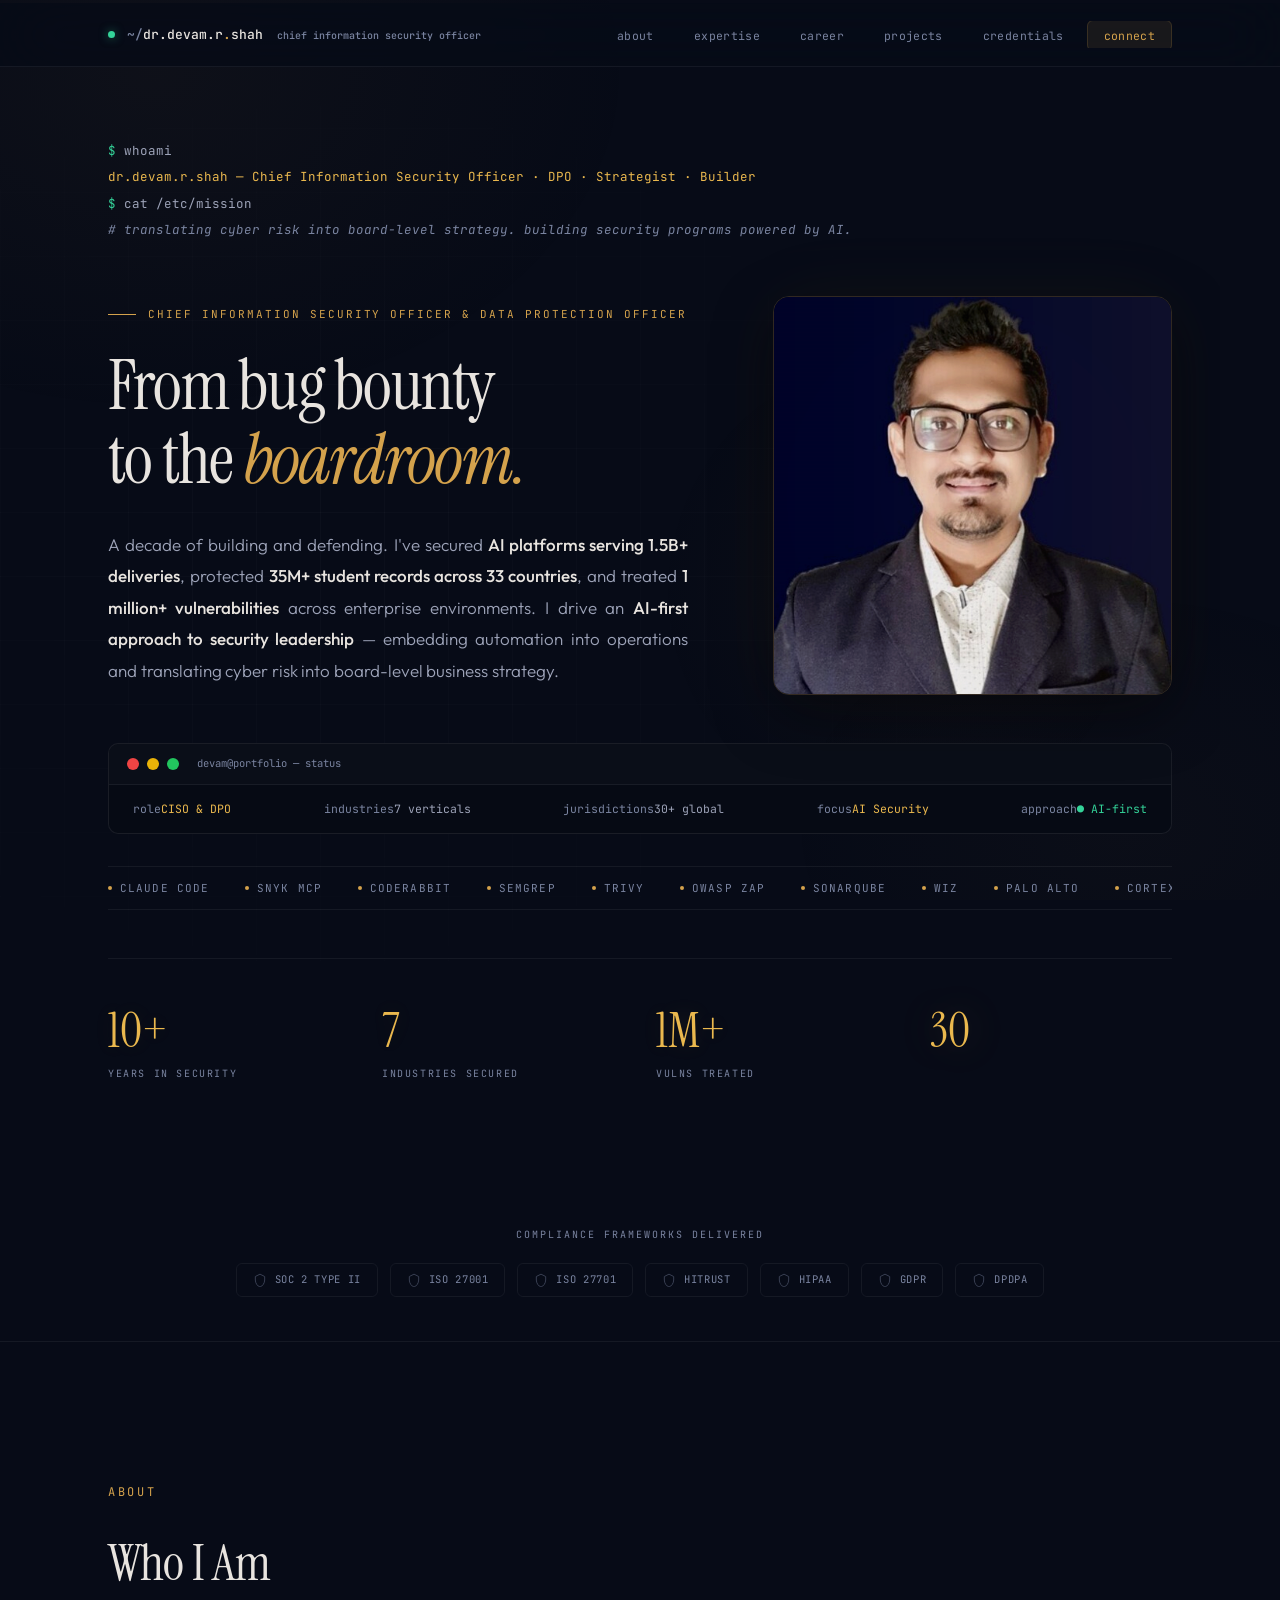
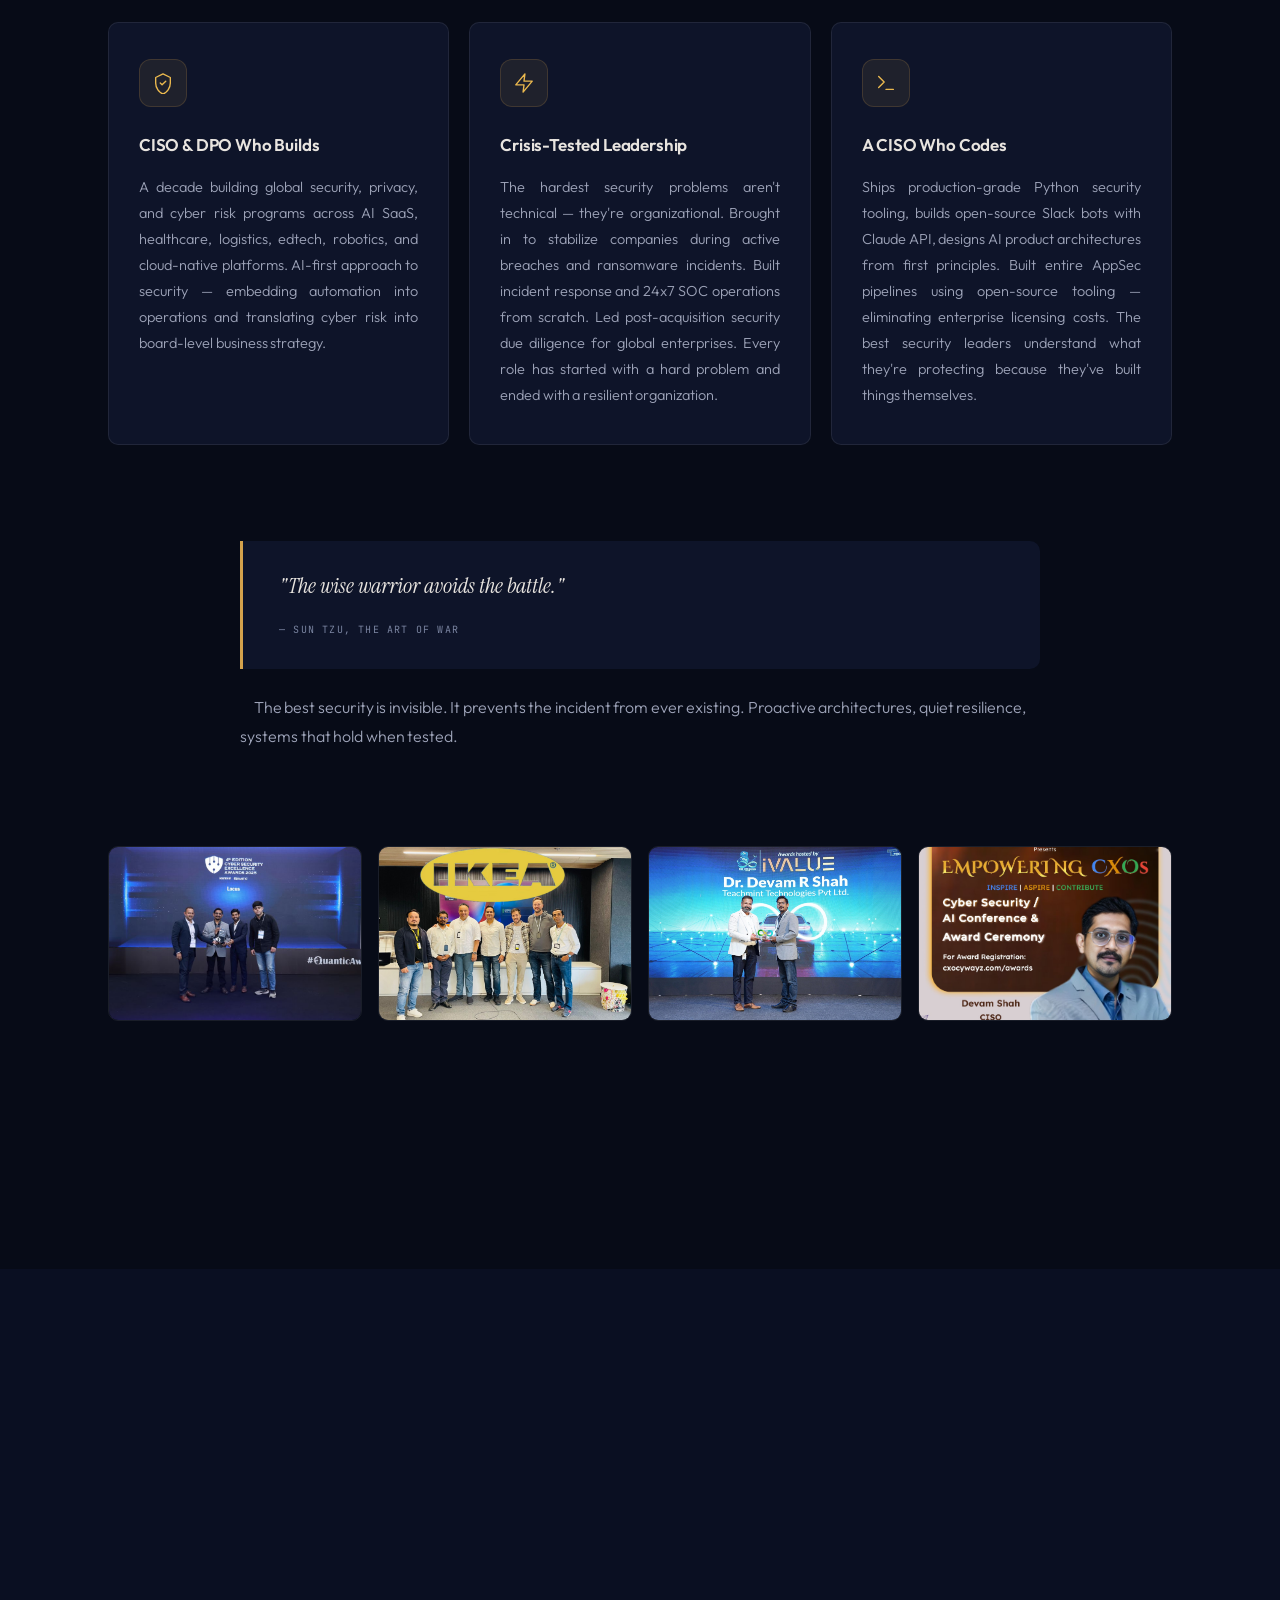
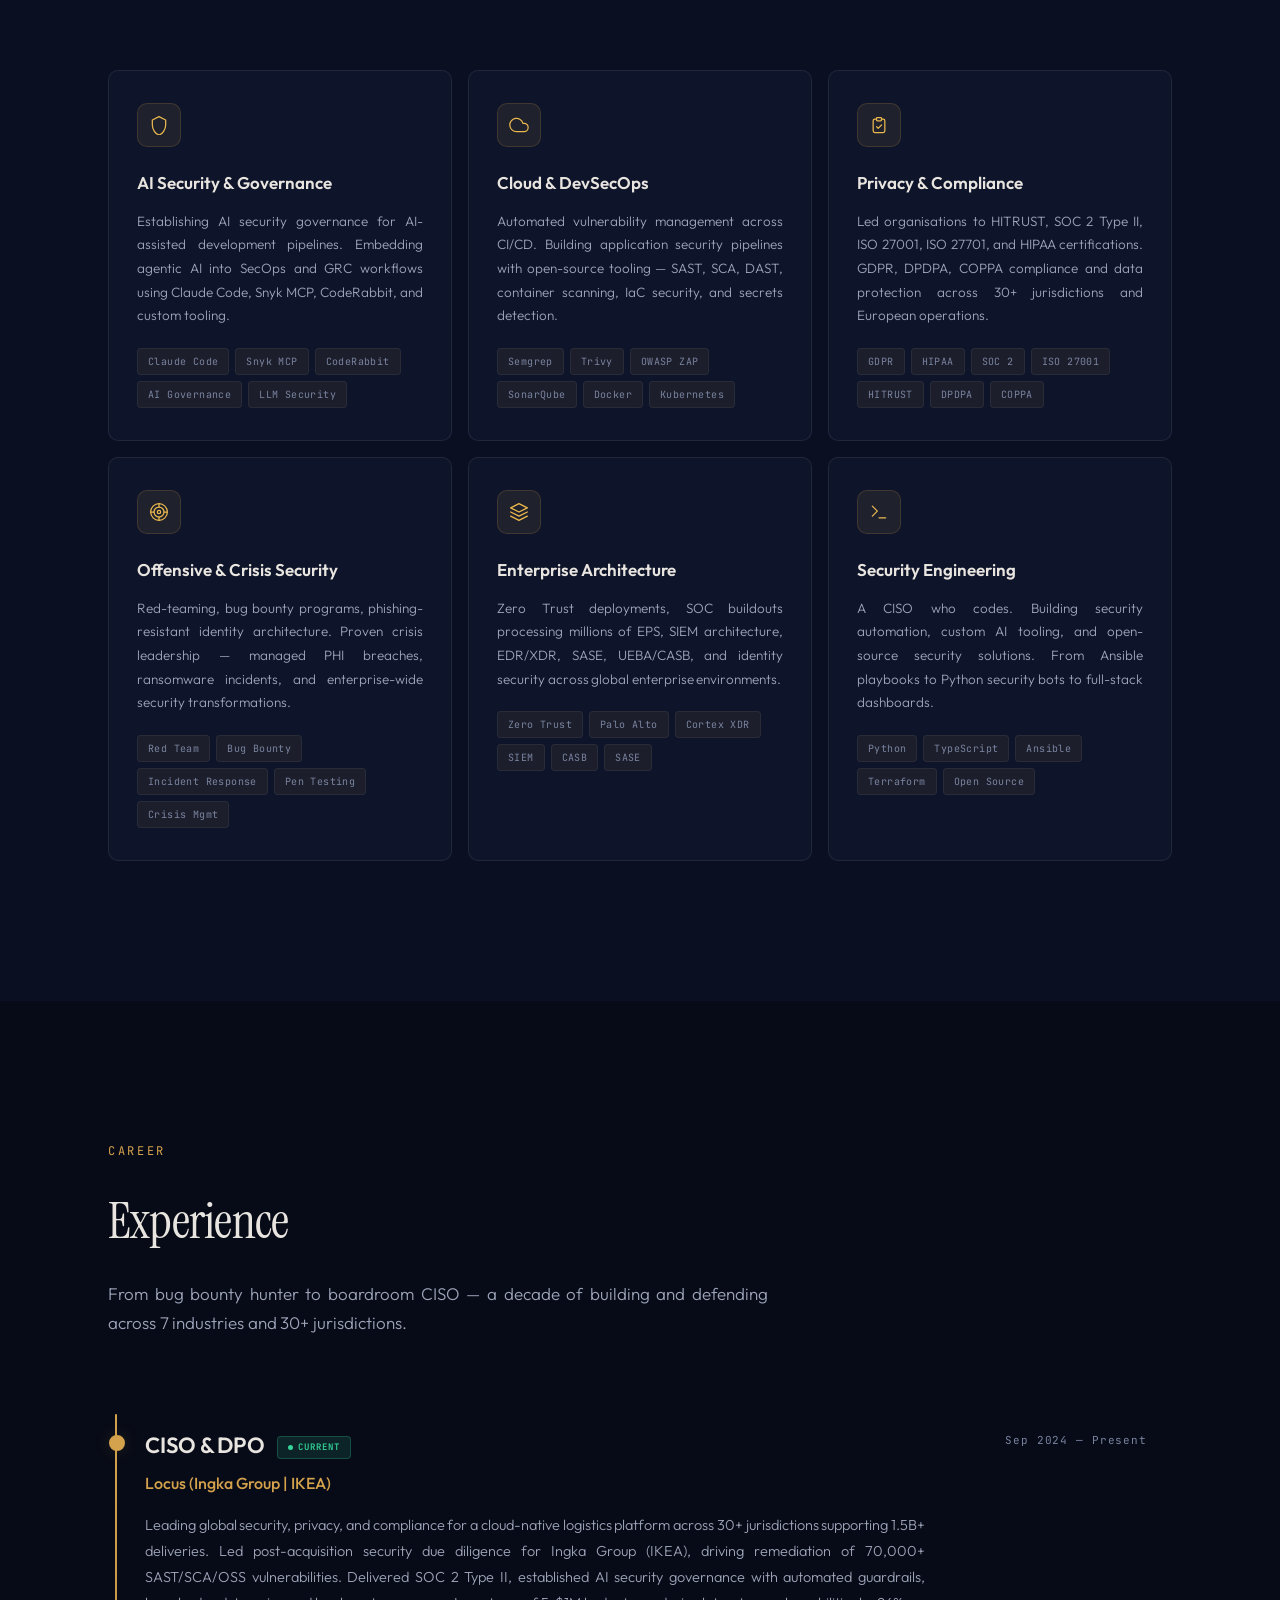
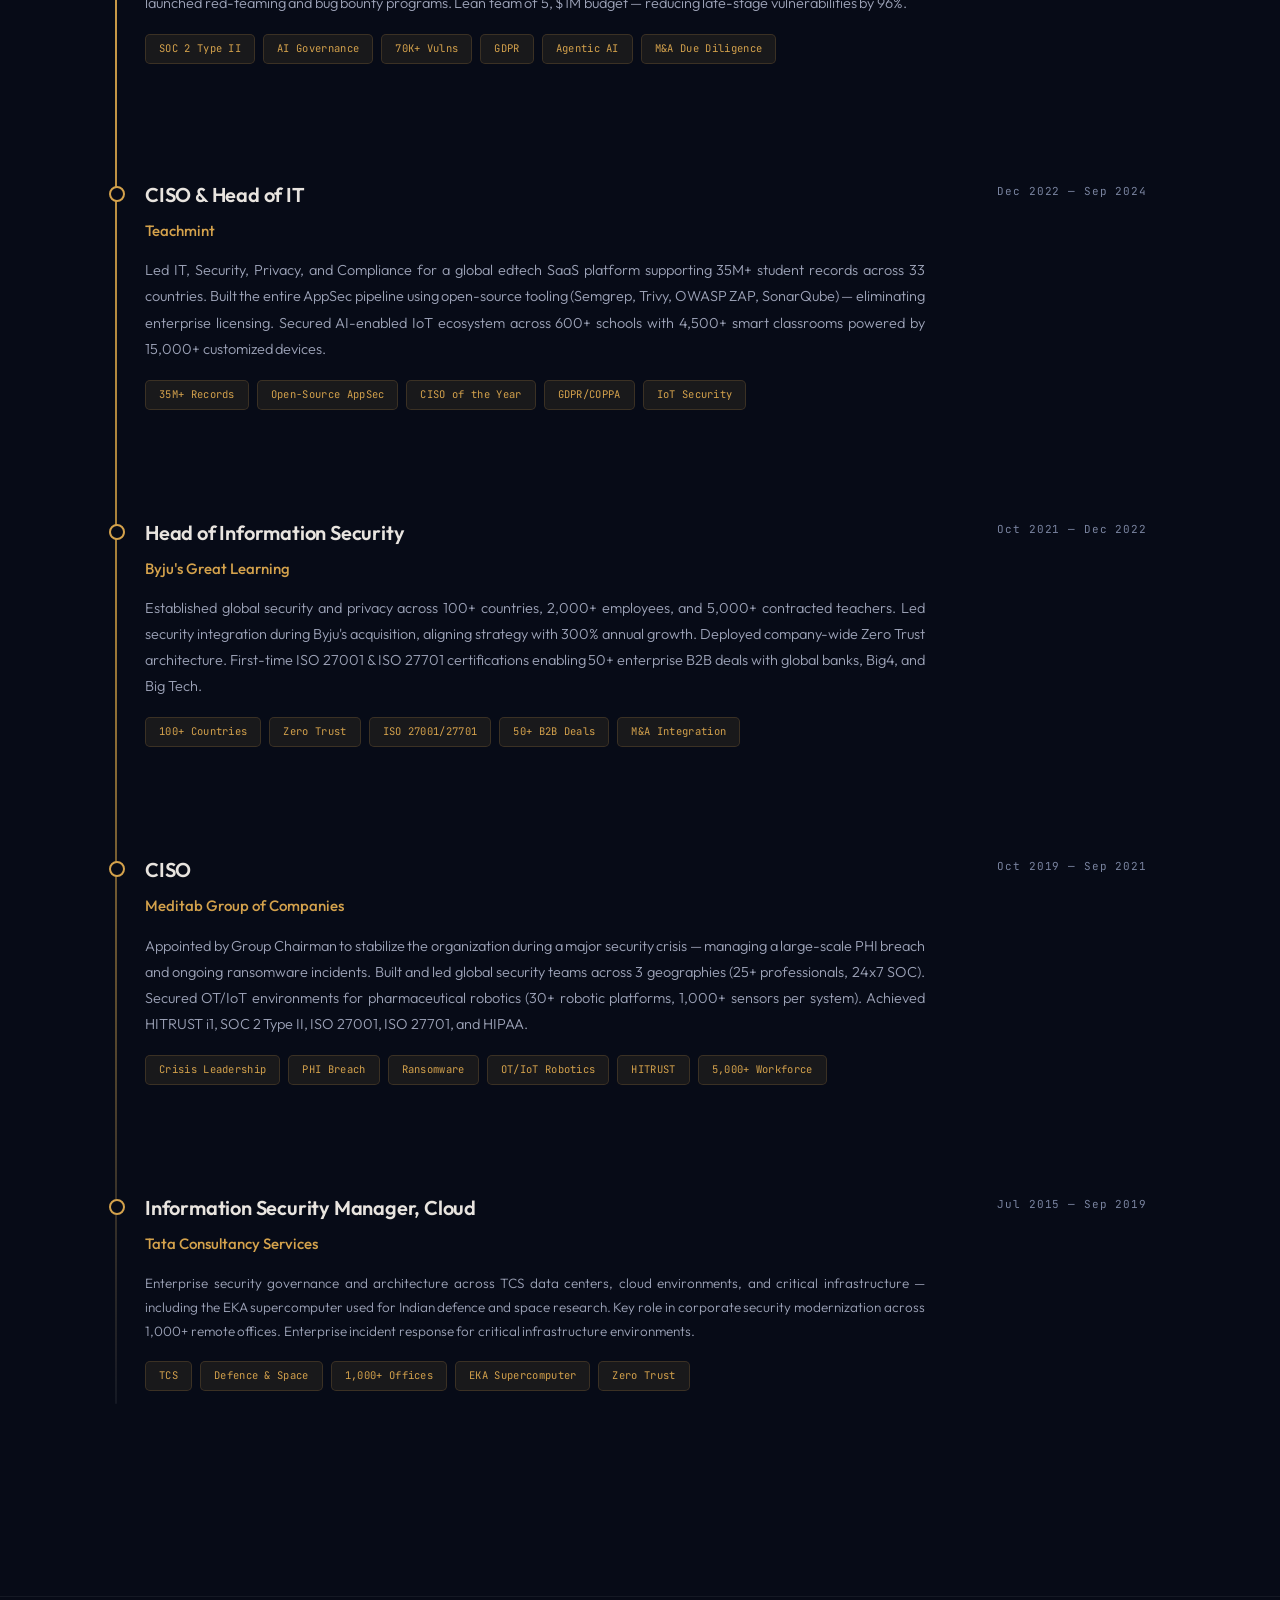
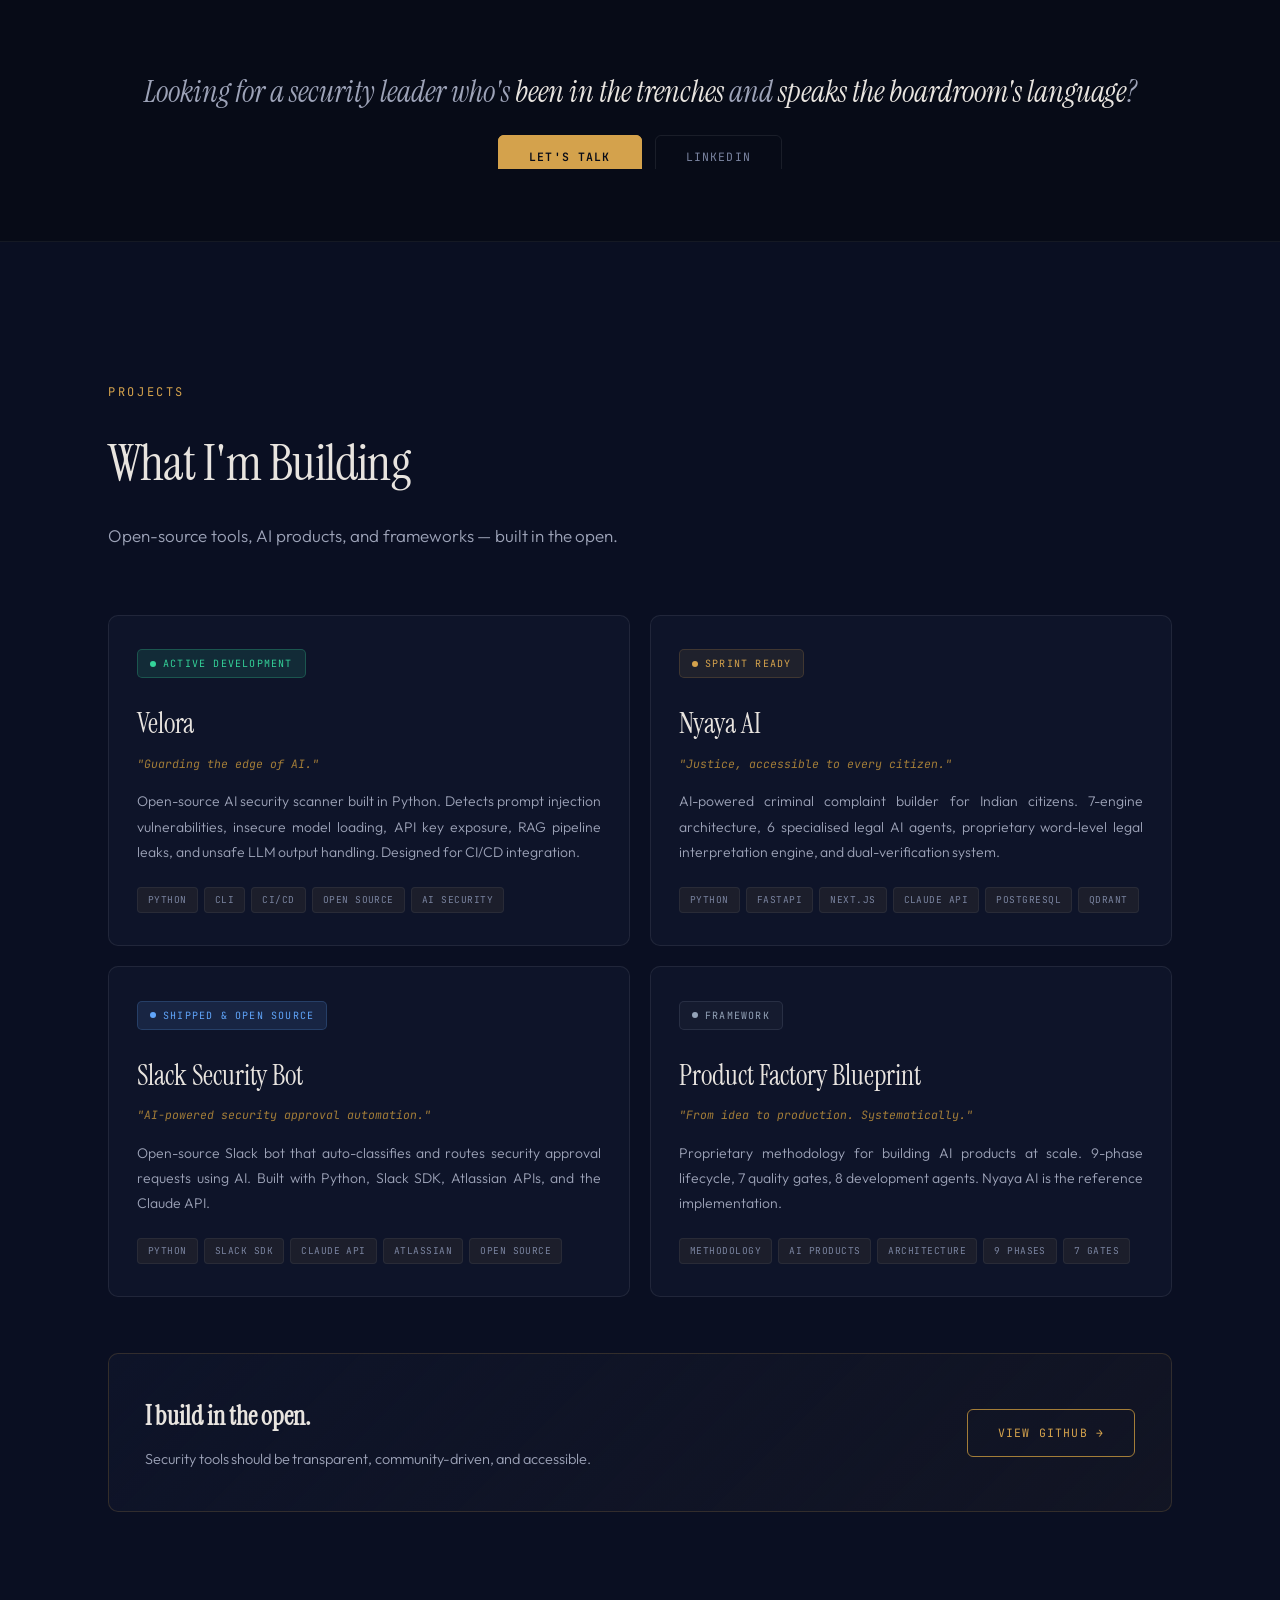
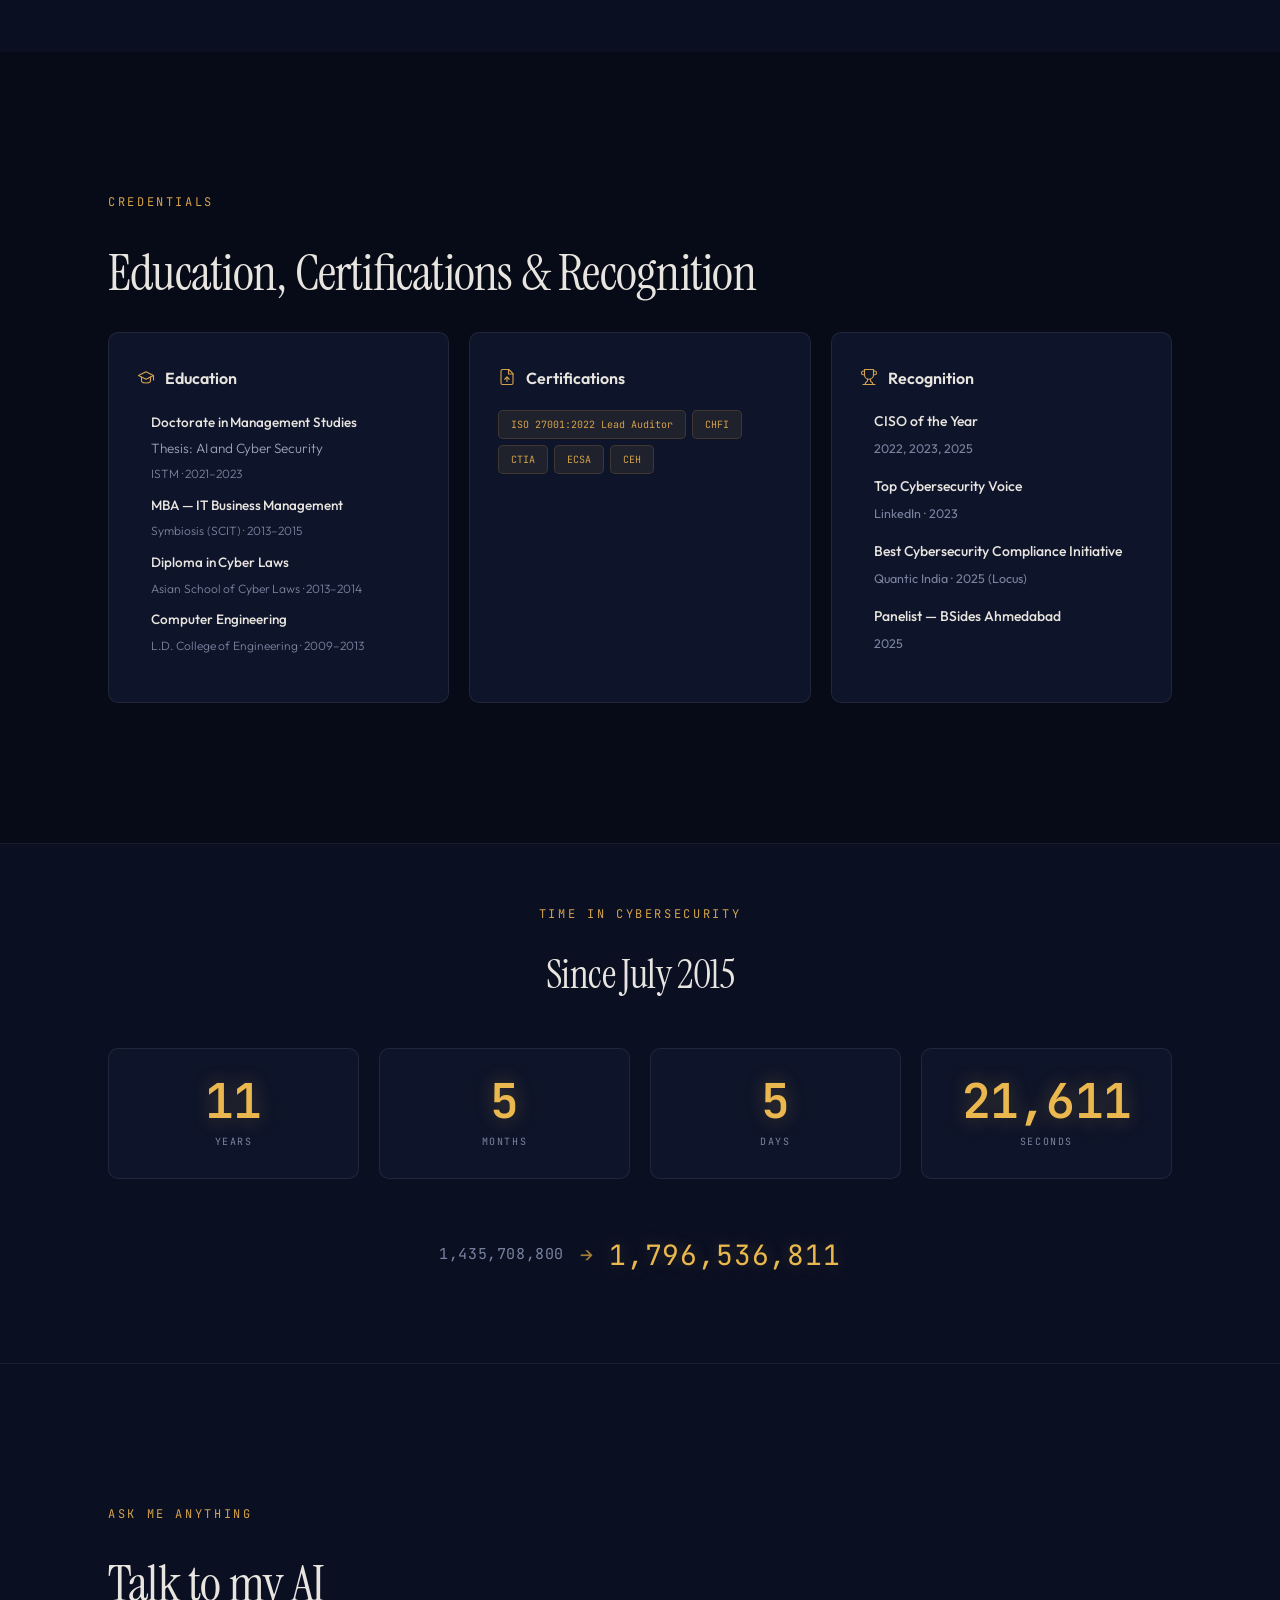
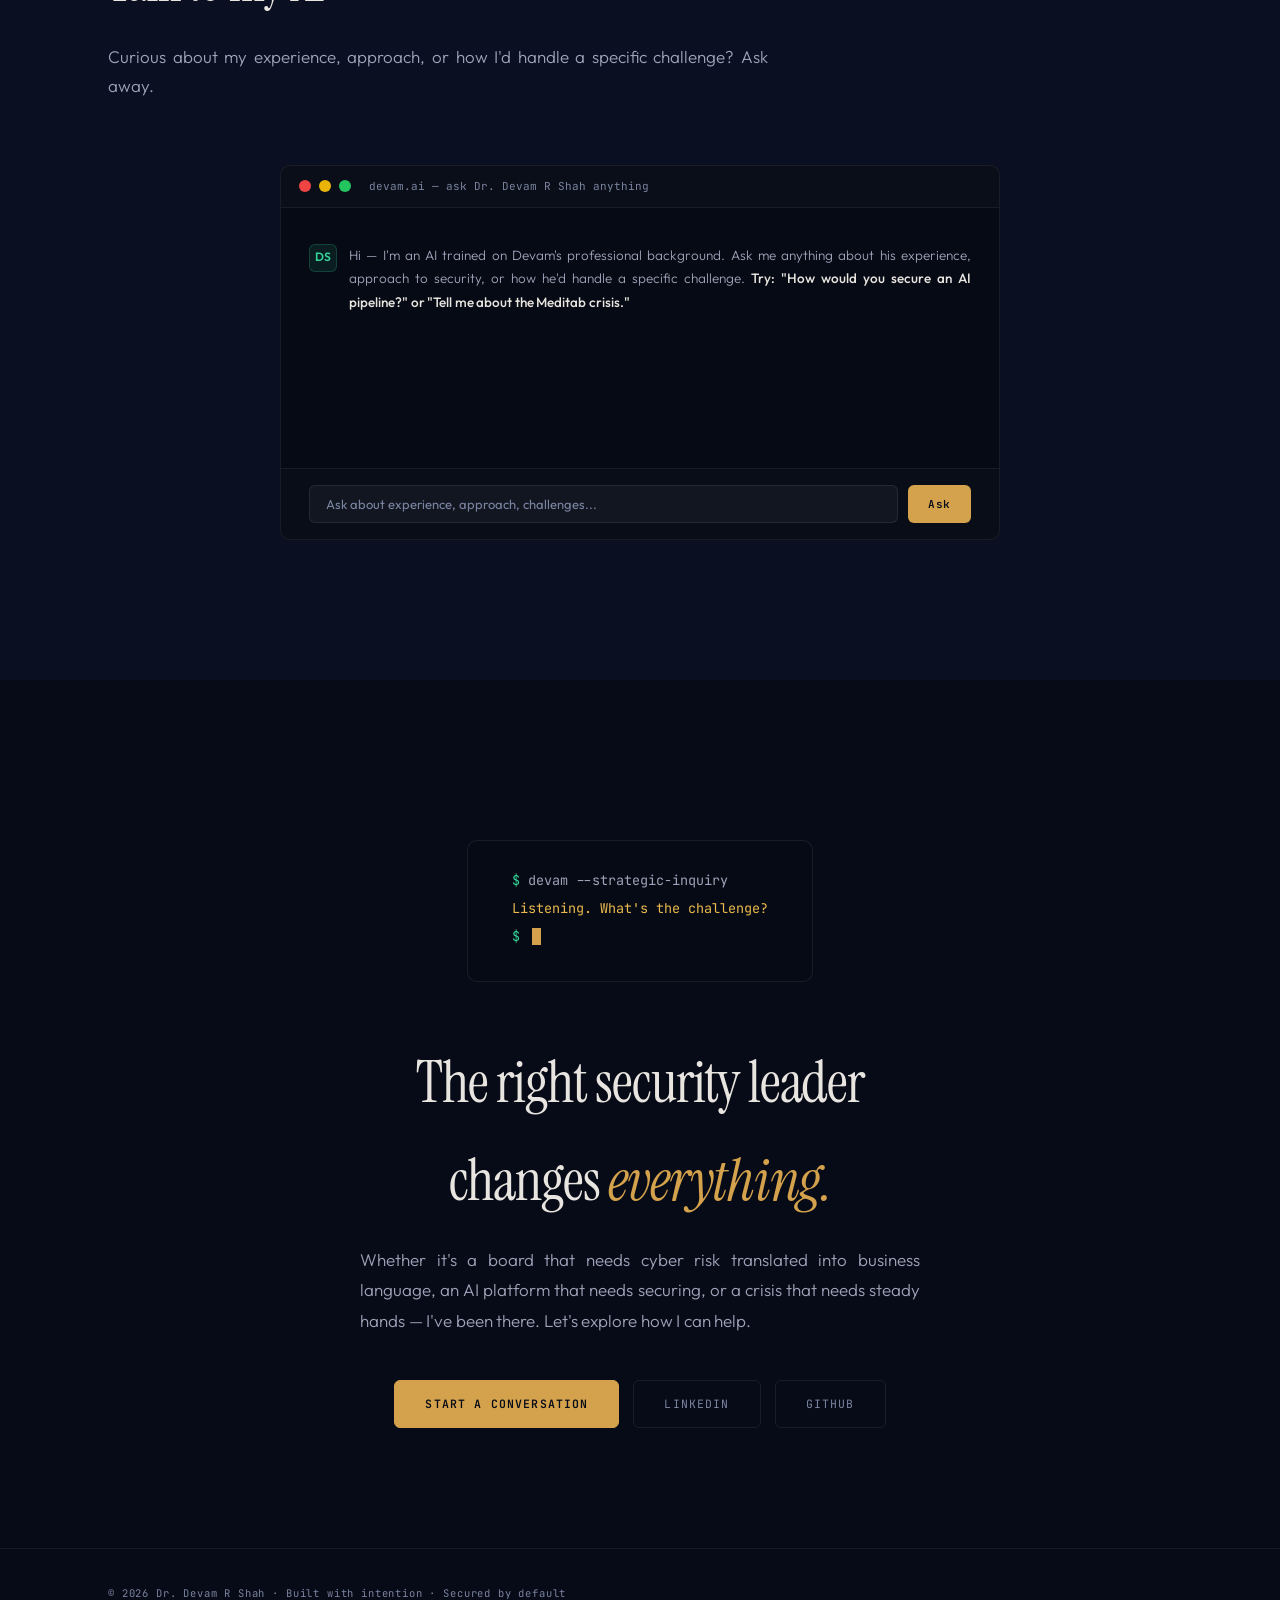
==== commit a194cbad: "Remove menu button from HTML, fix justified text on mobile - Deleted mobile menu button entirely fro" ====
--- a/index.html
+++ b/index.html
@@ -111,7 +111,6 @@
         <li><a href="#contact" class="nav-cta" data-section="contact">connect</a></li>
       </ul>
     </nav>
-    <button class="mobile-menu-btn" id="mobileMenuBtn" aria-label="Toggle navigation">menu</button>
   </div>
 </header>
 
--- a/css/responsive.css
+++ b/css/responsive.css
@@ -34,23 +34,7 @@
   .nav-id { font-size: 11px; }
   .nav-id span[style] { display: none; }
 
-  /* Unjustify text on mobile — prevents whitespace rivers */
-  .hero-desc,
-  .about-card p,
-  .about-philosophy,
-  .tl-desc,
-  .proj-card > p,
-  .section-sub,
-  .chat-bubble,
-  .oss-cta p,
-  .exp-tile p,
-  .contact-sub,
-  .cred-item {
-    text-align: left;
-    hyphens: none;
-    -webkit-hyphens: none;
-    word-spacing: normal;
-  }
+  /* Keep text justified on mobile — same as desktop */
 
   .trust-bar { padding: 32px 0; }
   .trust-bar-items { gap: 8px; }
@@ -65,21 +49,18 @@
 
   .tl-entry.featured .tl-role { font-size: 18px; }
 
+  /* Hide mobile menu button — show nav inline */
+  .mobile-menu-btn { display: none !important; }
   nav ul {
-    display: none;
-    position: fixed;
-    top: 0; left: 0; right: 0; bottom: 0;
-    background: rgba(7, 11, 23, 0.98);
-    flex-direction: column;
-    align-items: center;
-    justify-content: center;
-    gap: 8px;
-    z-index: 9999;
-    backdrop-filter: blur(20px);
-  }
-  nav ul.open { display: flex; }
-  nav ul a { font-size: 16px; padding: 14px 28px; }
-  .mobile-menu-btn { display: block; z-index: 10000; position: relative; }
+    display: flex;
+    flex-wrap: nowrap;
+    overflow-x: auto;
+    -webkit-overflow-scrolling: touch;
+    gap: 4px;
+    scrollbar-width: none;
+  }
+  nav ul::-webkit-scrollbar { display: none; }
+  nav ul a { font-size: 10px; padding: 5px 10px; white-space: nowrap; }
 
   .expertise-grid { grid-template-columns: 1fr; }
   .projects-grid { grid-template-columns: 1fr; }
@@ -120,7 +101,6 @@
     font-size: 14px;
     max-width: 100%;
     line-height: 1.7;
-    text-align: left;
   }
   /* Hide terminal + status bar + ticker on mobile — too much noise */
   .hero-terminal { display: none; }
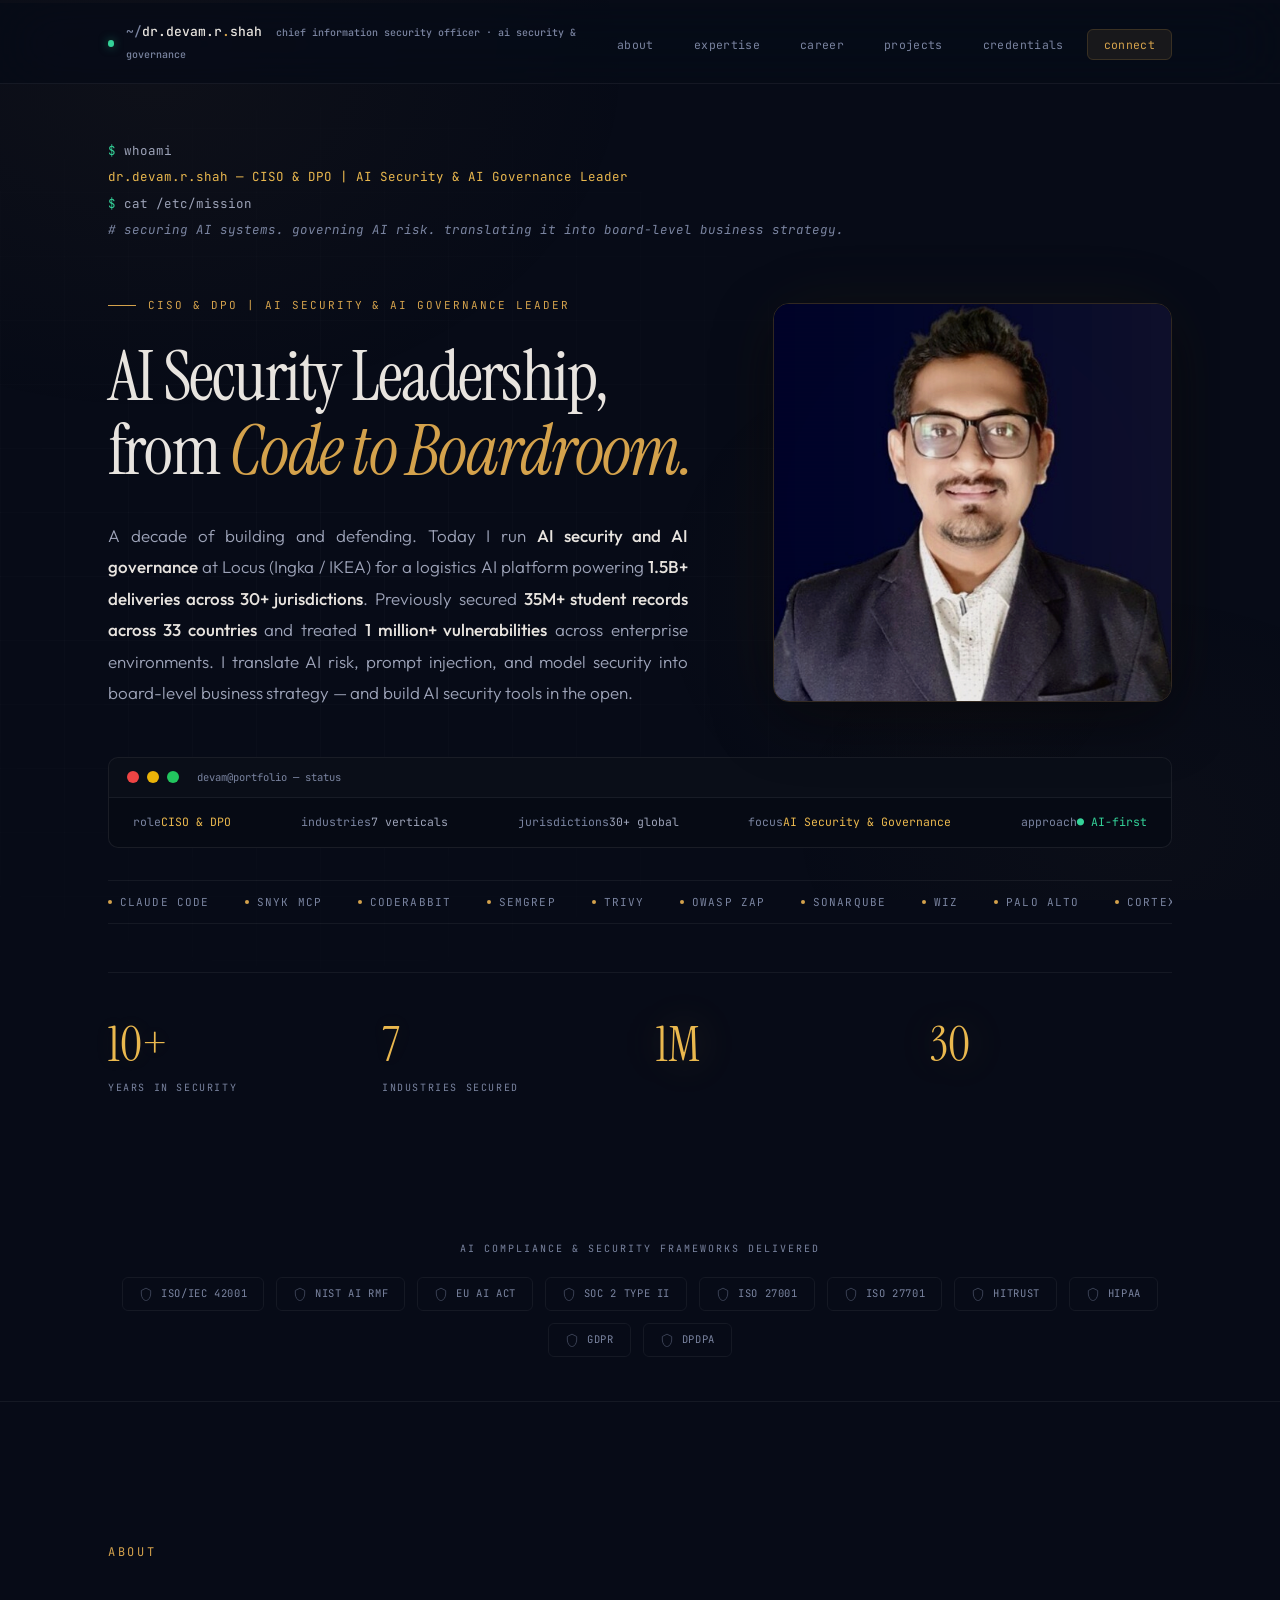
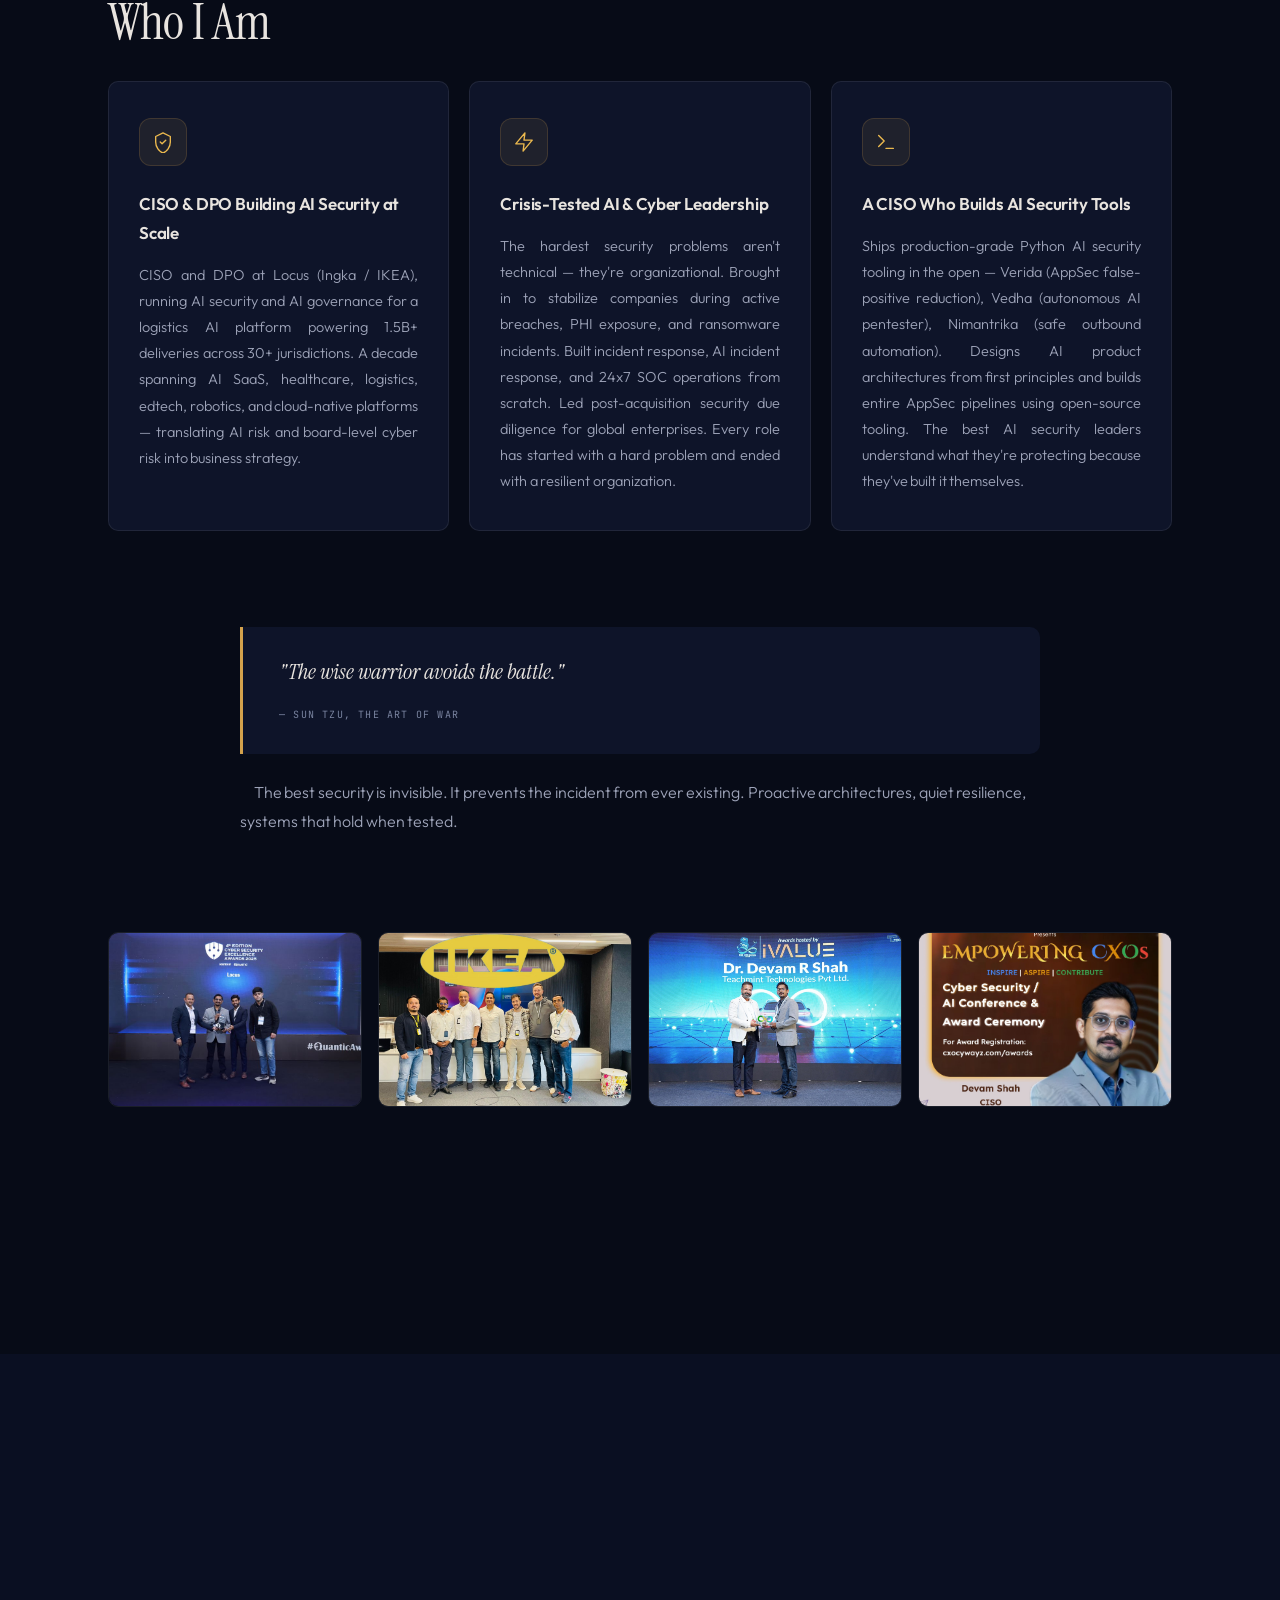
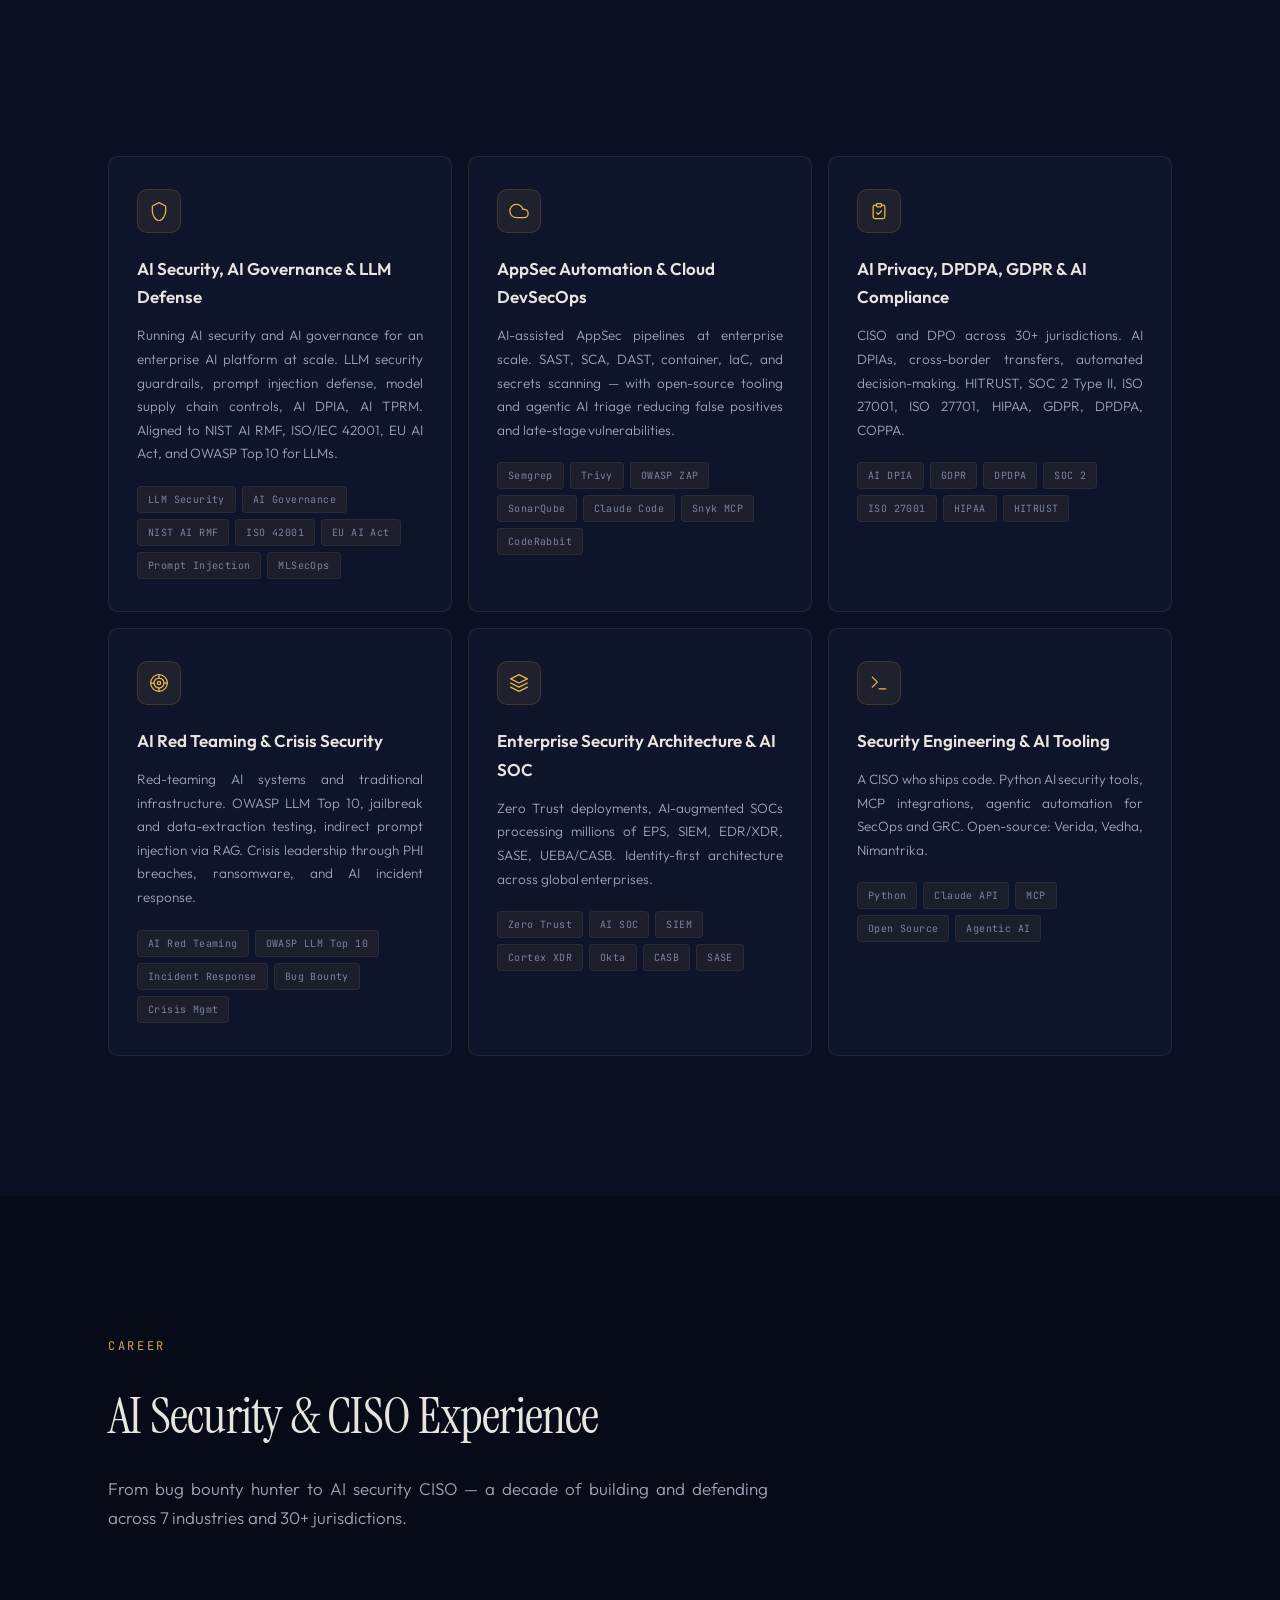
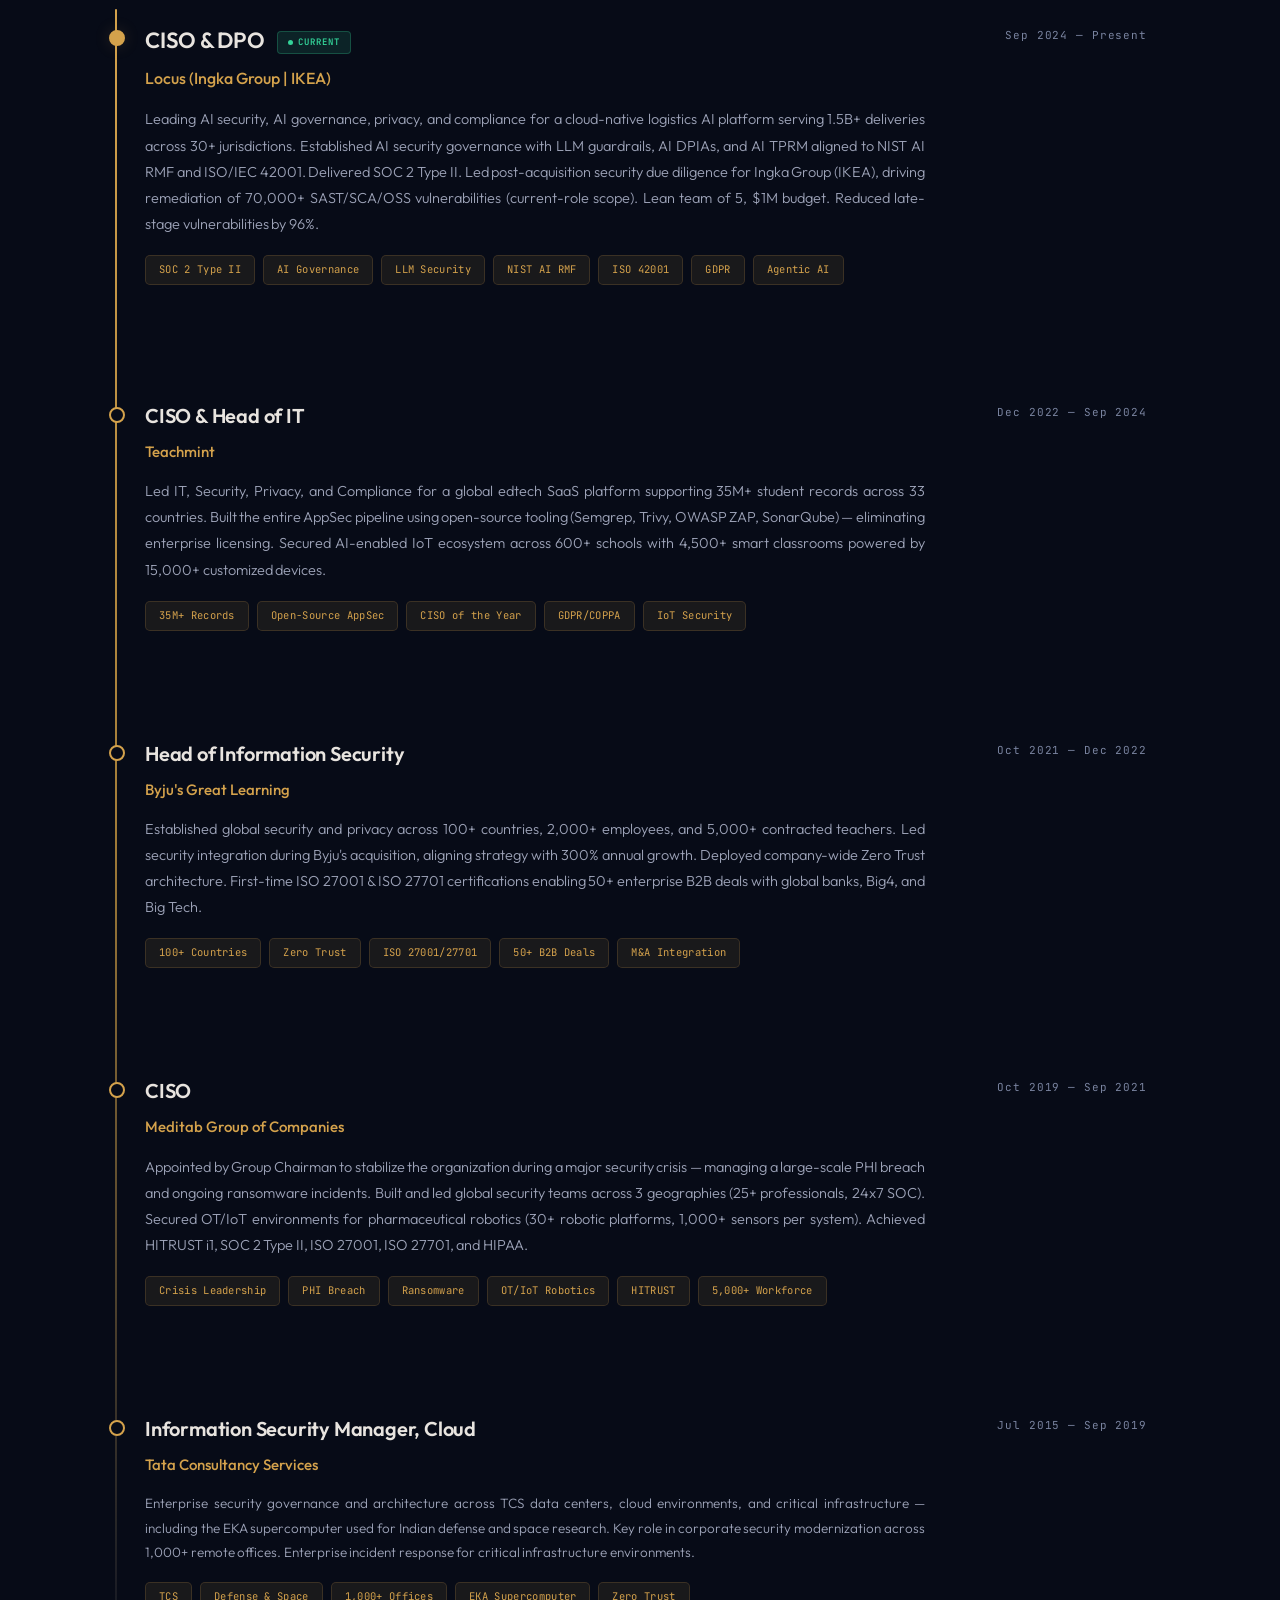
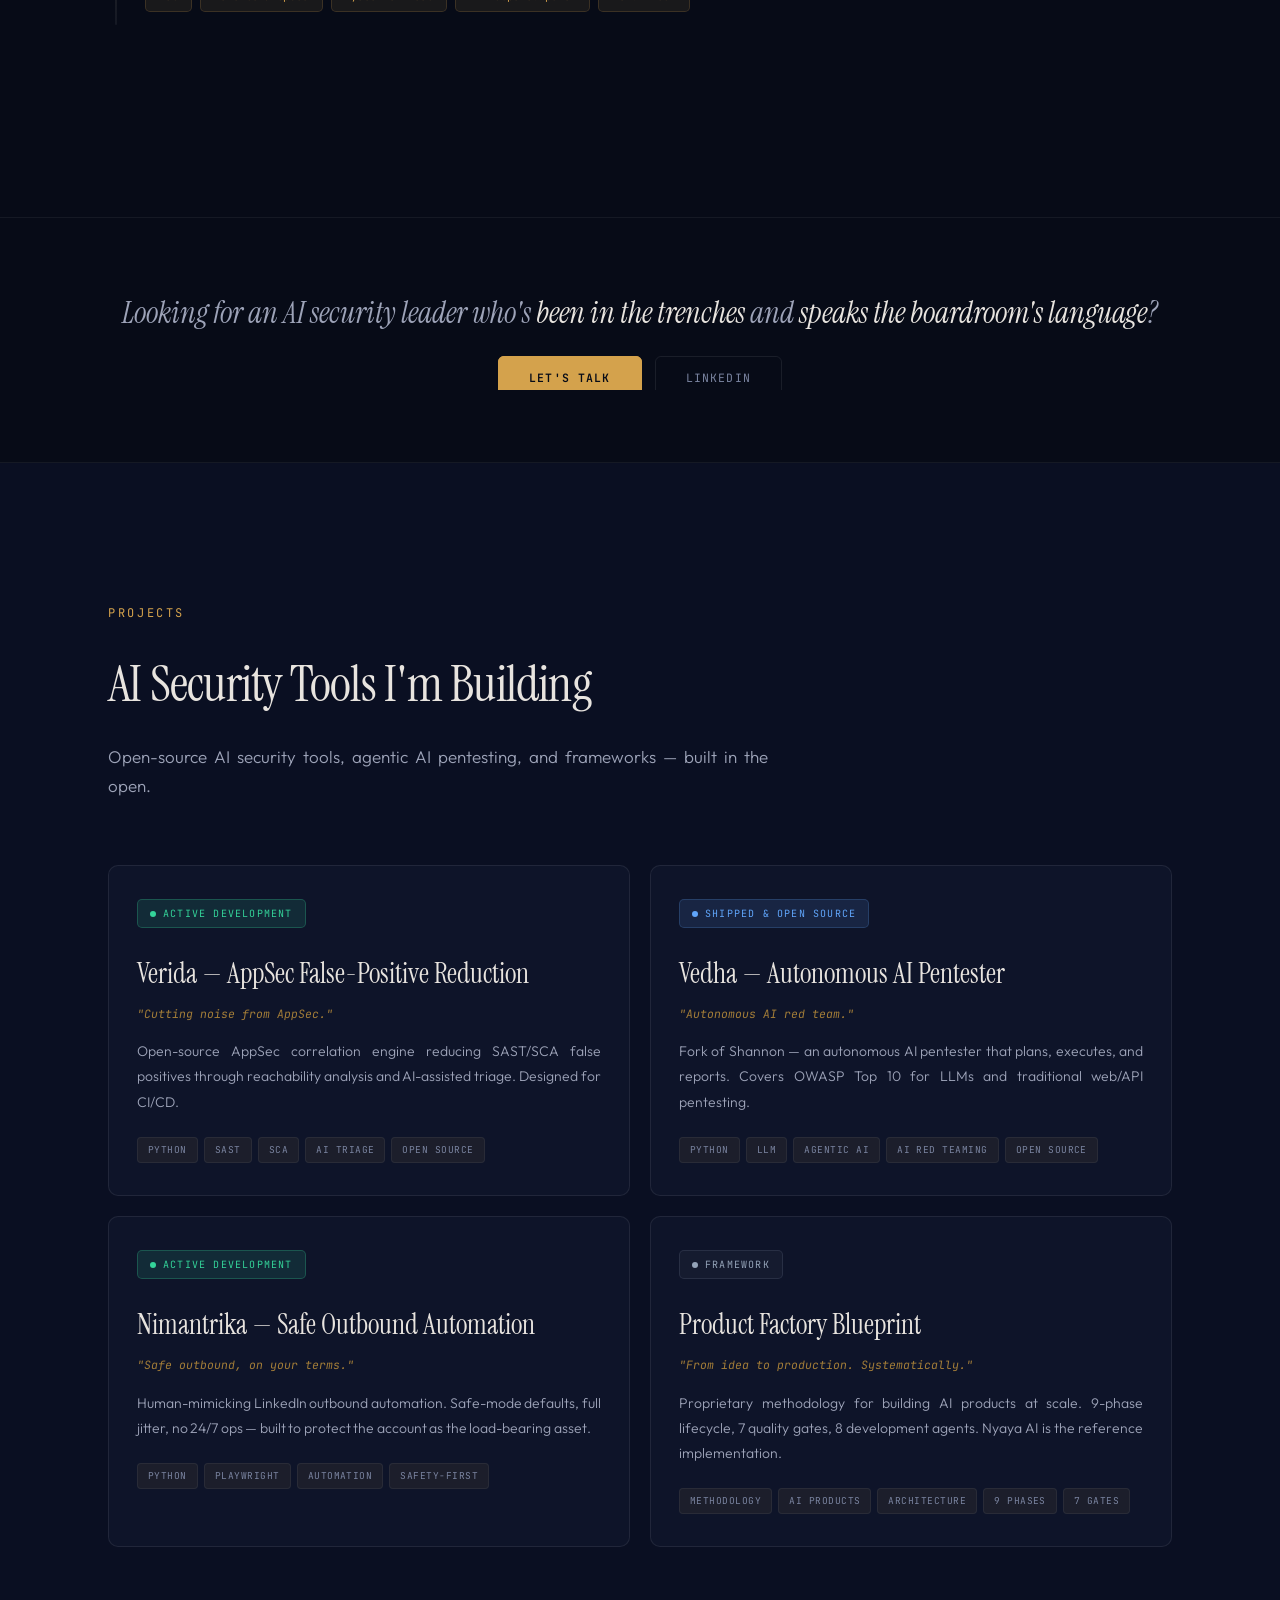
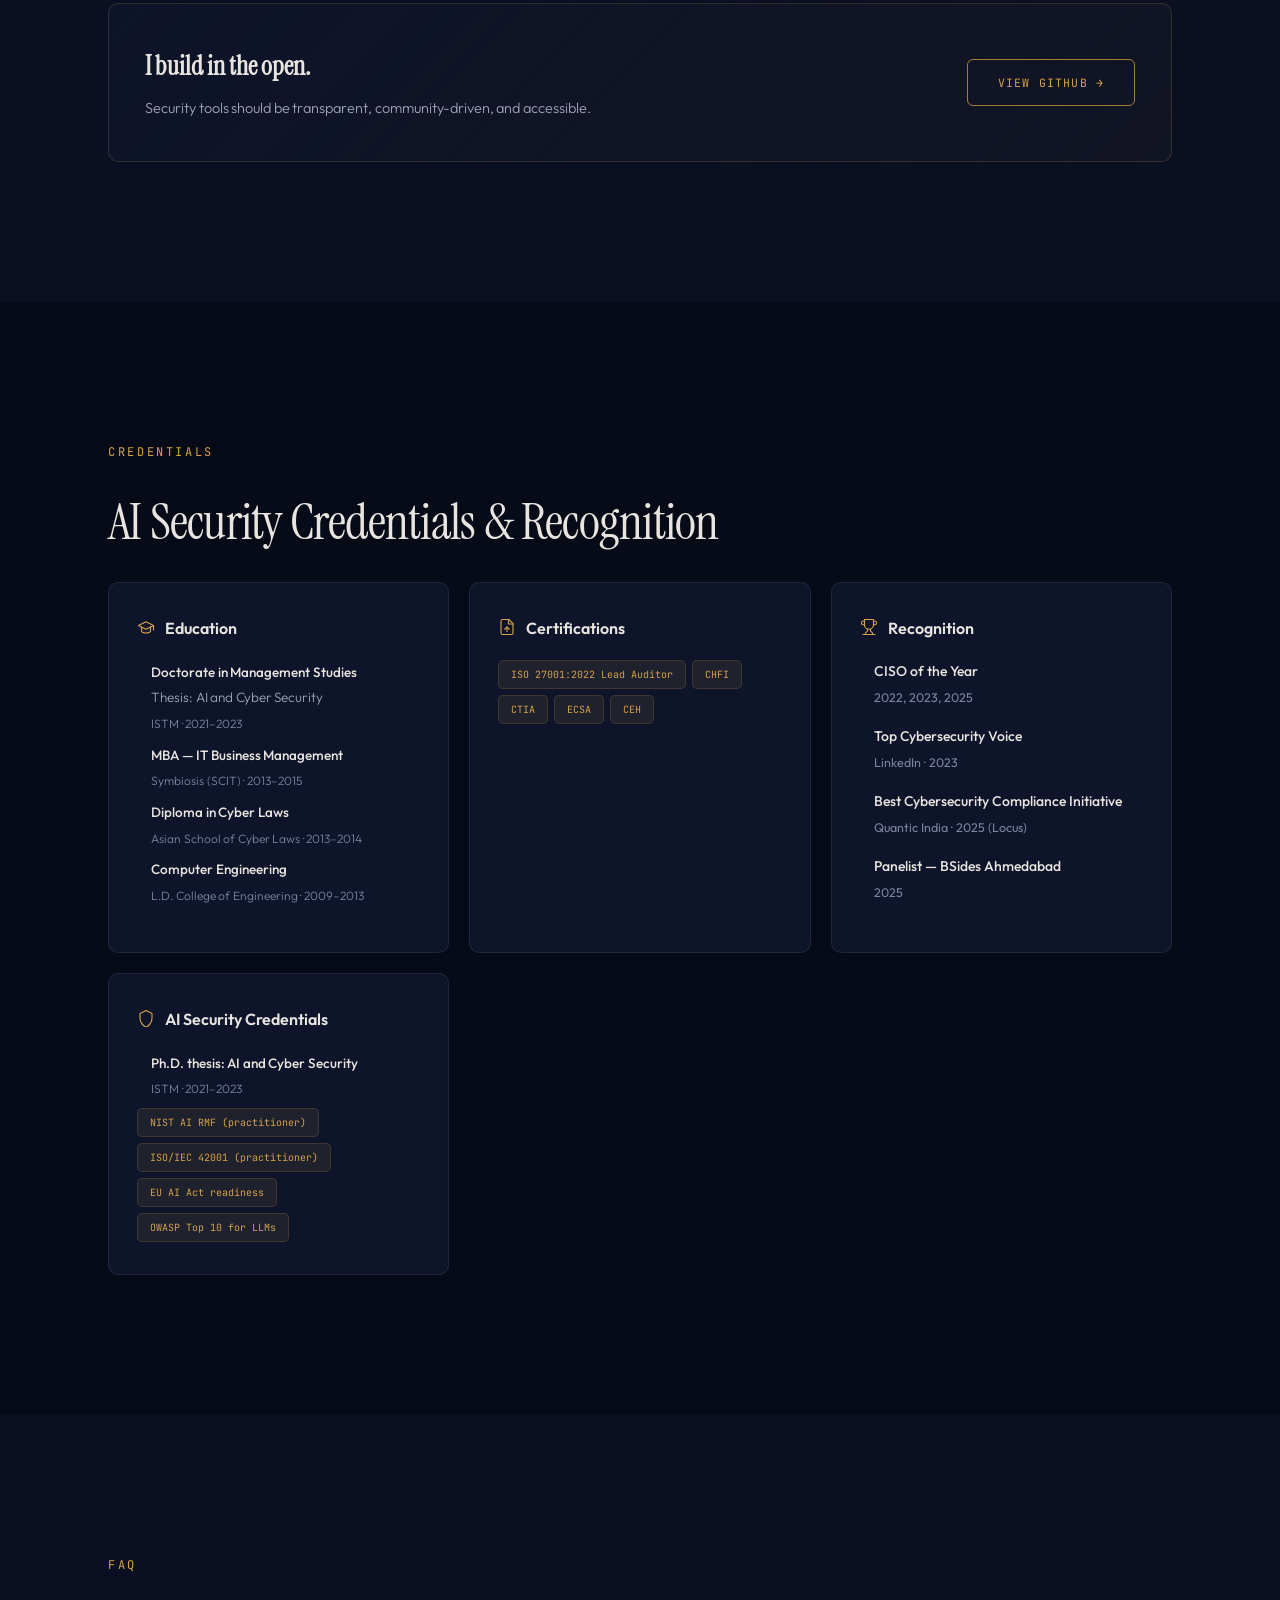
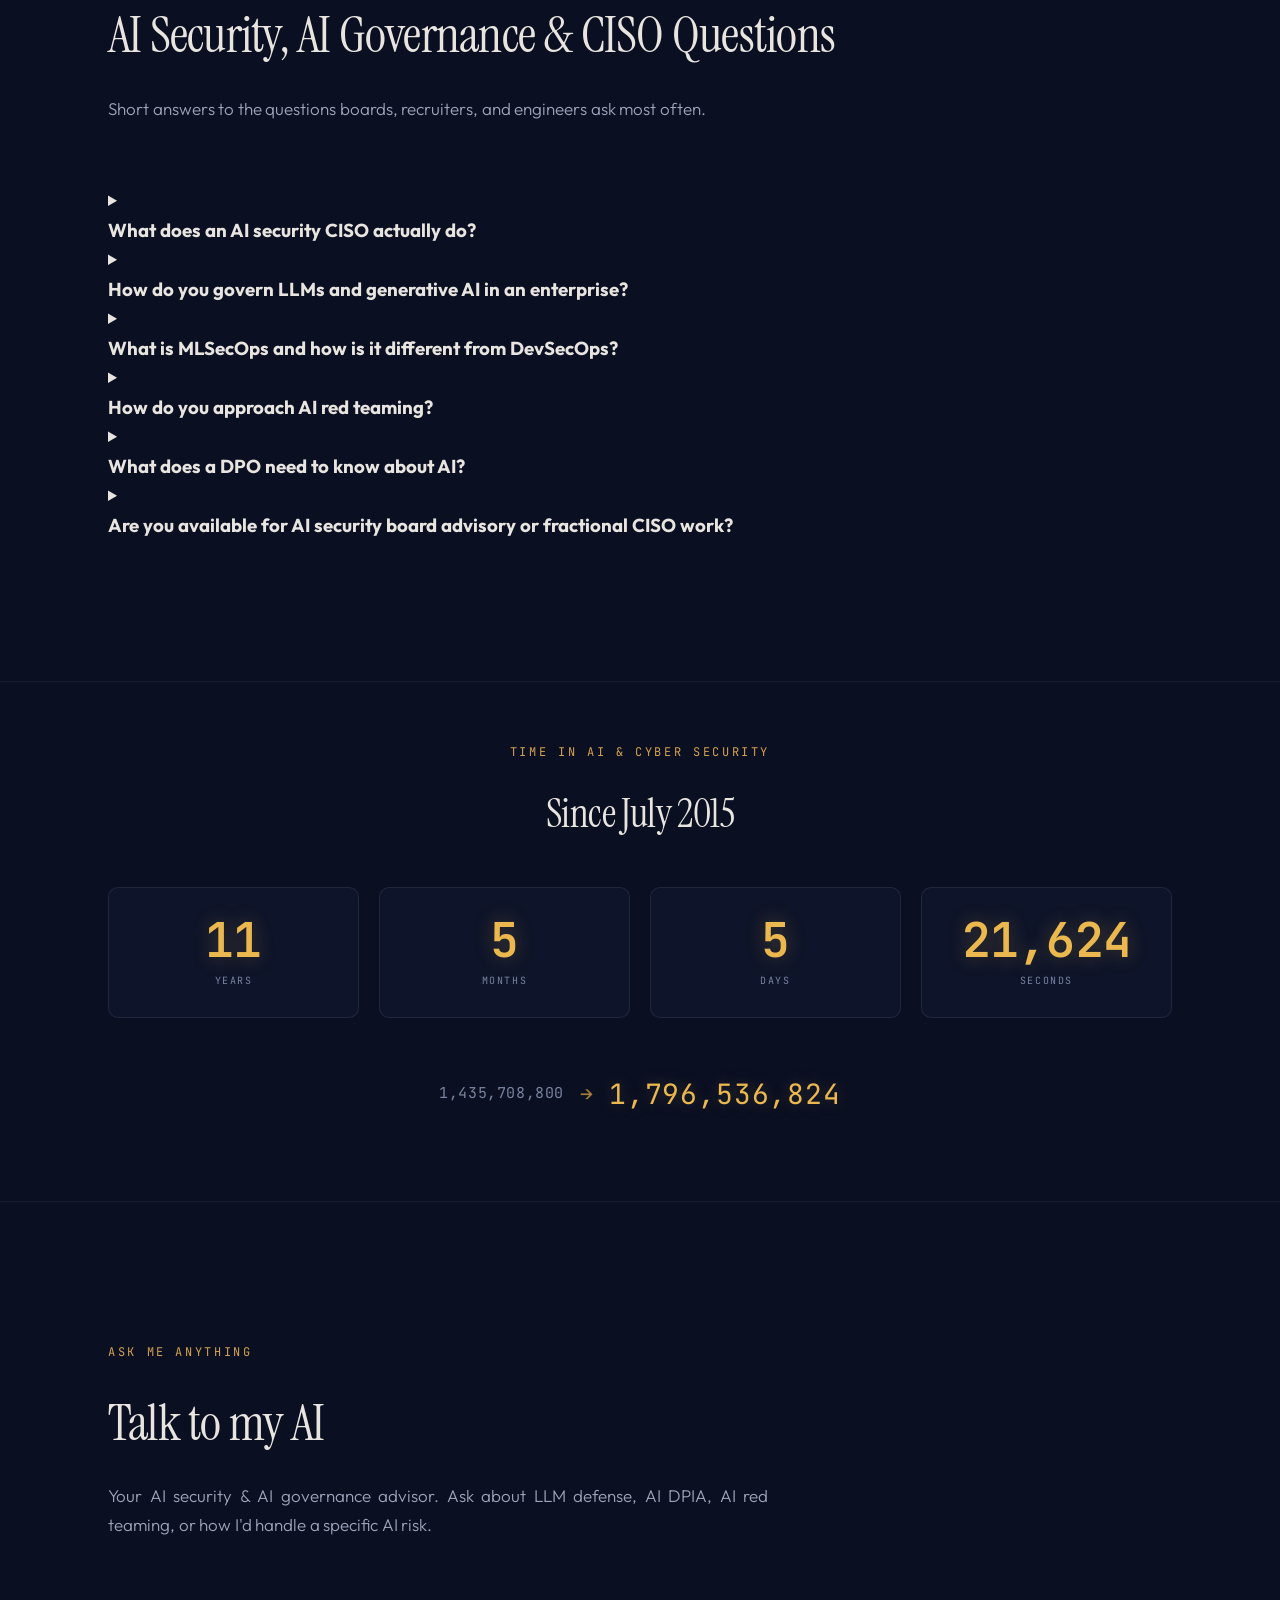
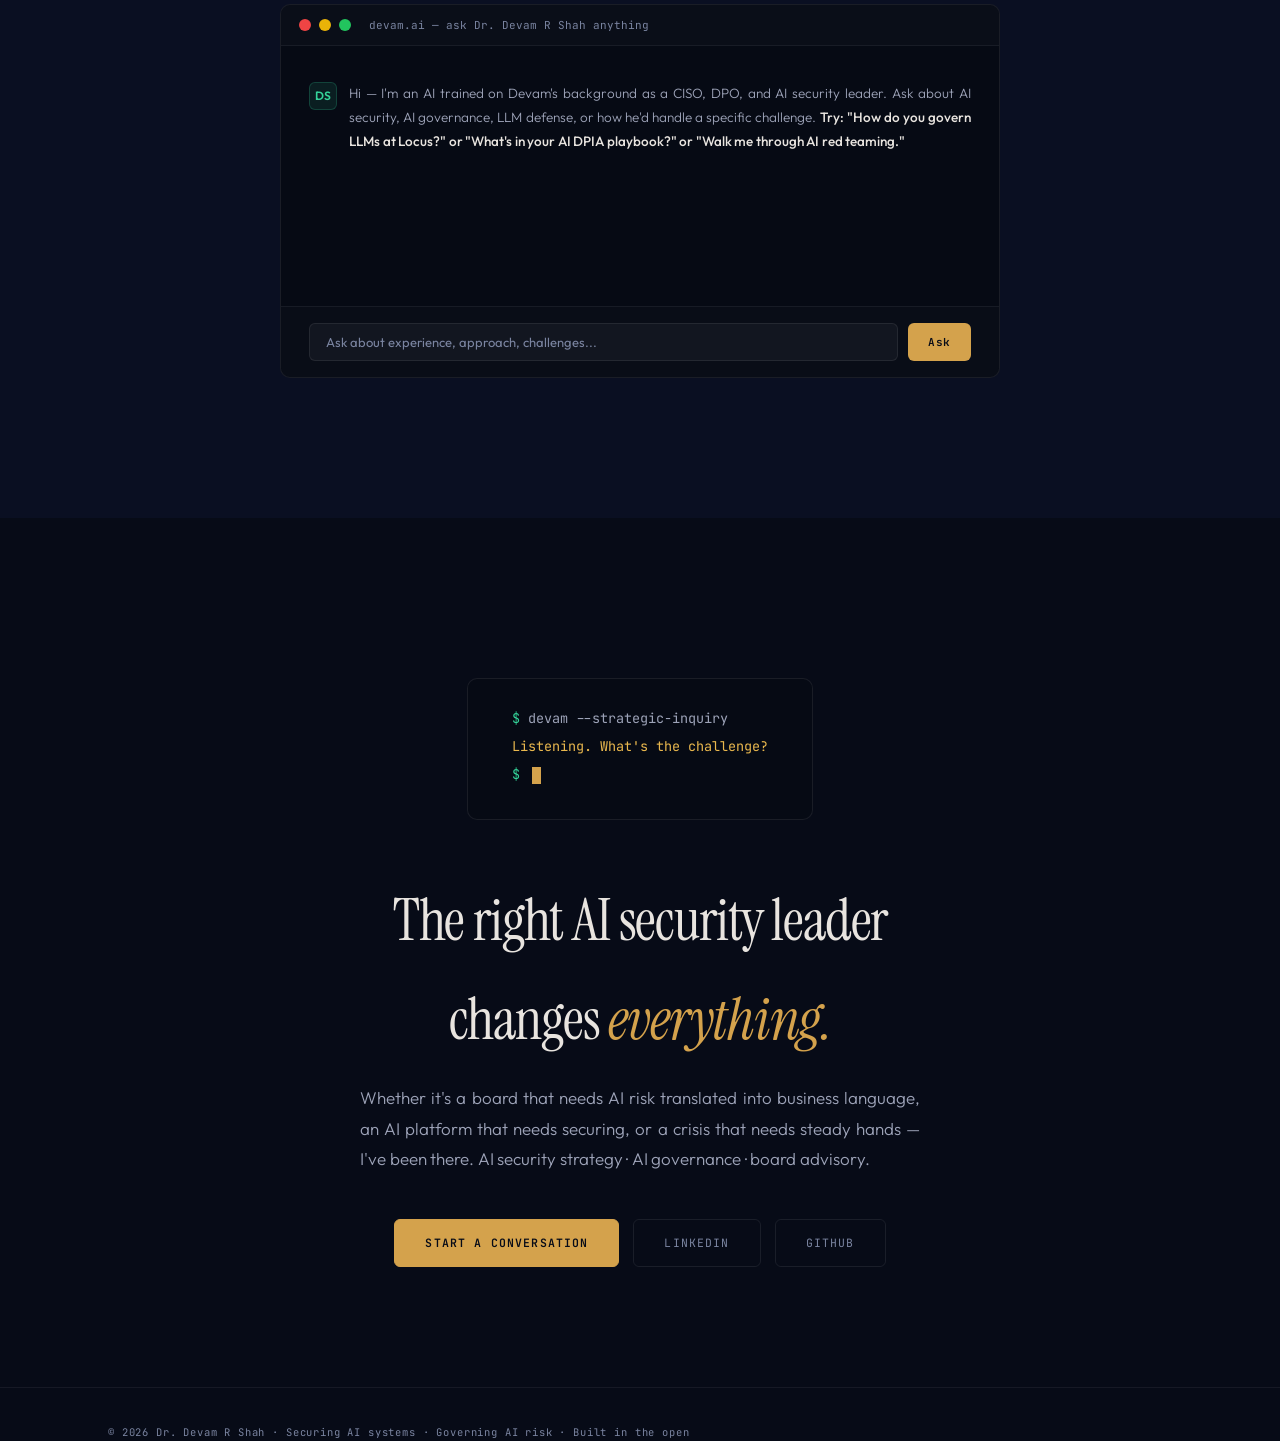
==== commit d01df1d4: "SEO rewrite: position for AI security, AI governance, AI security leader - Canonical identity: CISO " ====
--- a/index.html
+++ b/index.html
@@ -3,7 +3,6 @@
 <head>
   <meta charset="UTF-8">
   <meta name="viewport" content="width=device-width, initial-scale=1.0, maximum-scale=5, viewport-fit=cover">
-  <meta name="theme-color" content="#070b17" media="(prefers-color-scheme: dark)">
   <meta name="theme-color" content="#070b17">
   <meta name="color-scheme" content="dark">
   <meta name="mobile-web-app-capable" content="yes">
@@ -11,35 +10,48 @@
   <meta name="apple-mobile-web-app-status-bar-style" content="black-translucent">
 
   <title>Dr. Devam R Shah — CISO & AI Security Leader</title>
-  <meta name="description" content="CISO & DPO with 10+ years building global security programs across AI, healthcare, and logistics. Expert in AI security governance, Zero Trust, and crisis leadership.">
-  <meta name="keywords" content="CISO, DPO, Data Protection Officer, AI Security, Zero Trust, SOC 2, GDPR, DPDPA, DevSecOps, Cloud Security, vCISO, Crisis Leadership, Security Architecture, Board-level Cyber Risk, Open Source Security, Devam Shah">
+  <meta name="description" content="Dr. Devam R Shah — CISO & DPO leading AI security and AI governance at Locus (IKEA). LLM security, NIST AI RMF, ISO 42001, EU AI Act, GDPR, DPDPA.">
   <meta name="author" content="Dr. Devam R Shah">
-  <meta name="robots" content="index, follow">
-
-  <link rel="canonical" href="https://devamshah.github.io">
+  <meta name="robots" content="index, follow, max-image-preview:large, max-snippet:-1">
+
+  <link rel="canonical" href="https://devamshah.github.io/">
   <link rel="icon" type="image/svg+xml" href="data:image/svg+xml,%3Csvg xmlns='http://www.w3.org/2000/svg' viewBox='0 0 64 64'%3E%3Cdefs%3E%3ClinearGradient id='g' x1='0' y1='0' x2='0' y2='1'%3E%3Cstop offset='0' stop-color='%23eab84e'/%3E%3Cstop offset='1' stop-color='%23a37d38'/%3E%3C/linearGradient%3E%3ClinearGradient id='h' x1='0' y1='0' x2='0' y2='1'%3E%3Cstop offset='0' stop-color='%23fff' stop-opacity='.12'/%3E%3Cstop offset='1' stop-color='%23fff' stop-opacity='0'/%3E%3C/linearGradient%3E%3C/defs%3E%3Crect width='64' height='64' rx='14' fill='%230a0f22'/%3E%3Cpath d='M32 6L12 16v16c0 14 8.5 22.5 20 26c11.5-3.5 20-12 20-26V16Z' fill='url(%23g)'/%3E%3Cpath d='M32 6L12 16v16c0 14 8.5 22.5 20 26c11.5-3.5 20-12 20-26V16Z' fill='url(%23h)'/%3E%3Cpath d='M24 20h10c7 0 12 5 12 12s-5 12-12 12H24Z' fill='%230a0f22'/%3E%3Cpath d='M30 26h4c3.3 0 6 2.7 6 6s-2.7 6-6 6h-4Z' fill='url(%23g)'/%3E%3C/svg%3E">
   <link rel="apple-touch-icon" href="data:image/svg+xml,%3Csvg xmlns='http://www.w3.org/2000/svg' viewBox='0 0 64 64'%3E%3Cdefs%3E%3ClinearGradient id='g' x1='0' y1='0' x2='0' y2='1'%3E%3Cstop offset='0' stop-color='%23eab84e'/%3E%3Cstop offset='1' stop-color='%23a37d38'/%3E%3C/linearGradient%3E%3ClinearGradient id='h' x1='0' y1='0' x2='0' y2='1'%3E%3Cstop offset='0' stop-color='%23fff' stop-opacity='.12'/%3E%3Cstop offset='1' stop-color='%23fff' stop-opacity='0'/%3E%3C/linearGradient%3E%3C/defs%3E%3Crect width='64' height='64' rx='14' fill='%230a0f22'/%3E%3Cpath d='M32 6L12 16v16c0 14 8.5 22.5 20 26c11.5-3.5 20-12 20-26V16Z' fill='url(%23g)'/%3E%3Cpath d='M32 6L12 16v16c0 14 8.5 22.5 20 26c11.5-3.5 20-12 20-26V16Z' fill='url(%23h)'/%3E%3Cpath d='M24 20h10c7 0 12 5 12 12s-5 12-12 12H24Z' fill='%230a0f22'/%3E%3Cpath d='M30 26h4c3.3 0 6 2.7 6 6s-2.7 6-6 6h-4Z' fill='url(%23g)'/%3E%3C/svg%3E">
 
-  <!-- Open Graph / Twitter -->
-  <meta property="og:title" content="Dr. Devam R Shah — Chief Information Security Officer & AI Security Strategist">
-  <meta property="og:description" content="From bug bounty hunter to boardroom CISO. Building security programs that scale with the business, powered by automation and AI. 10+ years, 7 industries, 30+ jurisdictions.">
-  <meta property="og:type" content="website">
-  <meta property="og:url" content="https://devamshah.github.io">
+  <!-- Open Graph -->
+  <meta property="og:type" content="profile">
+  <meta property="og:site_name" content="Dr. Devam R Shah">
+  <meta property="og:locale" content="en_US">
+  <meta property="og:url" content="https://devamshah.github.io/">
+  <meta property="og:title" content="Dr. Devam R Shah — CISO & AI Security Leader">
+  <meta property="og:description" content="CISO & DPO leading AI security & AI governance at Locus (IKEA). LLM security, NIST AI RMF, ISO 42001, EU AI Act. Builds Verida, Vedha, Nimantrika.">
   <meta property="og:image" content="https://devamshah.github.io/assets/og-card.png">
+  <meta property="og:image:type" content="image/png">
+  <meta property="og:image:width" content="1200">
+  <meta property="og:image:height" content="630">
+  <meta property="og:image:alt" content="Dr. Devam R Shah — CISO & AI Security Leader">
+  <meta property="profile:first_name" content="Devam">
+  <meta property="profile:last_name" content="Shah">
+
+  <!-- Twitter -->
+  <meta name="twitter:card" content="summary_large_image">
+  <meta name="twitter:title" content="Dr. Devam R Shah — CISO & AI Security Leader">
+  <meta name="twitter:description" content="CISO & DPO leading AI security & AI governance at Locus (IKEA). Builds Verida, Vedha, Nimantrika in the open.">
   <meta name="twitter:image" content="https://devamshah.github.io/assets/og-card.png">
-  <meta name="twitter:card" content="summary_large_image">
-  <meta name="twitter:title" content="Dr. Devam R Shah — Chief Information Security Officer & AI Security Strategist">
-  <meta name="twitter:description" content="From bug bounty hunter to boardroom CISO. 10+ years securing AI platforms, global enterprises, and critical infrastructure.">
+  <meta name="twitter:image:alt" content="Dr. Devam R Shah — CISO & AI Security Leader">
 
   <!-- Structured Data -->
   <script type="application/ld+json">
-  {"@context":"https://schema.org","@type":"Person","name":"Dr. Devam R Shah","jobTitle":"Chief Information Security Officer & Data Protection Officer","description":"CISO and DPO with 10+ years building global security, privacy, and cyber risk programs. AI-first security leader translating cyber risk into board-level business strategy.","url":"https://devamshah.github.io","knowsAbout":["AI Security","Cybersecurity","Data Protection","Zero Trust Architecture","SOC 2","ISO 27001","GDPR","DPDPA","DevSecOps","Cloud Security","Crisis Leadership","Board-level Cyber Risk","OT/IoT Security","Pharma Robotics Security"],"sameAs":["https://www.linkedin.com/in/thedevam/","https://github.com/DevamShah"]}
+  {"@context":"https://schema.org","@type":"Person","@id":"https://devamshah.github.io/#person","name":"Dr. Devam R Shah","givenName":"Devam","familyName":"Shah","honorificPrefix":"Dr.","jobTitle":"CISO & DPO | AI Security & AI Governance Leader","description":"Chief Information Security Officer, Data Protection Officer, and AI security leader. Runs AI security and AI governance at Locus (Ingka/IKEA) for a logistics AI platform powering 1.5B+ deliveries across 30+ jurisdictions.","image":"https://devamshah.github.io/assets/website_headshot.png","url":"https://devamshah.github.io/","sameAs":["https://www.linkedin.com/in/thedevam/","https://github.com/DevamShah"],"knowsAbout":["AI Security","AI Governance","AI Risk Management","LLM Security","AI Compliance","NIST AI RMF","ISO/IEC 42001","EU AI Act","MLSecOps","AI Red Teaming","Responsible AI","AI DPIA","AI Third-Party Risk Management","Prompt Injection","Model Security","AI Data Protection","AI Privacy","AI Incident Response","AI Threat Modeling","OWASP Top 10 for LLMs","AppSec Automation","AI SOC","Chief Information Security Officer","Data Protection Officer","Zero Trust Architecture","DevSecOps","SAST","SCA","Cloud Security","SOC 2","ISO 27001","ISO 27701","HITRUST","HIPAA","GDPR","DPDPA","Board-level Cyber Risk","Crisis Leadership"],"worksFor":{"@id":"https://devamshah.github.io/#locus"},"alumniOf":[{"@type":"CollegeOrUniversity","name":"Symbiosis Centre for Information Technology (SCIT)"},{"@type":"CollegeOrUniversity","name":"L.D. College of Engineering"},{"@type":"EducationalOrganization","name":"ISTM (Doctorate — AI and Cyber Security)"},{"@type":"EducationalOrganization","name":"Asian School of Cyber Laws"}],"knowsLanguage":["en","hi","gu"],"nationality":"Indian"}
   </script>
   <script type="application/ld+json">
-  {"@context":"https://schema.org","@type":"WebSite","name":"Dr. Devam R Shah — CISO Portfolio","url":"https://devamshah.github.io"}
+  {"@context":"https://schema.org","@type":"WebSite","@id":"https://devamshah.github.io/#website","name":"Dr. Devam R Shah — CISO & AI Security Leader","url":"https://devamshah.github.io/","description":"Portfolio of Dr. Devam R Shah — CISO & DPO leading AI security and AI governance at Locus (IKEA group).","author":{"@id":"https://devamshah.github.io/#person"},"inLanguage":"en"}
   </script>
   <script type="application/ld+json">
-  {"@context":"https://schema.org","@type":"FAQPage","mainEntity":[{"@type":"Question","name":"What does a CISO do?","acceptedAnswer":{"@type":"Answer","text":"A Chief Information Security Officer (CISO) leads an organization's cybersecurity strategy, manages risk, ensures regulatory compliance, and protects digital assets. Dr. Devam Shah has served as CISO across AI SaaS, healthcare, logistics, and edtech industries."}},{"@type":"Question","name":"How do you secure AI pipelines?","acceptedAnswer":{"@type":"Answer","text":"Securing AI pipelines requires treating AI-assisted code with the same rigor as human code — SAST, SCA, secrets detection — plus AI-specific controls like prompt injection testing, model integrity checks, and output sanitization. At Locus, Dr. Shah established AI security governance with automated guardrails."}},{"@type":"Question","name":"What is Zero Trust Architecture?","acceptedAnswer":{"@type":"Answer","text":"Zero Trust is a security architecture philosophy where no user or system is inherently trusted. Dr. Shah has deployed company-wide Zero Trust at multiple organizations using Okta, Palo Alto, Cortex XDR, and Google Workspace Enterprise Plus."}}]}
+  {"@context":"https://schema.org","@type":"Organization","@id":"https://devamshah.github.io/#locus","name":"Locus","parentOrganization":{"@type":"Organization","name":"Ingka Group (IKEA)"},"url":"https://locus.sh/","description":"Cloud-native logistics AI platform powering 1.5B+ deliveries across 30+ jurisdictions."}
+  </script>
+  <script type="application/ld+json">
+  {"@context":"https://schema.org","@type":"FAQPage","mainEntity":[{"@type":"Question","name":"What does an AI security CISO actually do?","acceptedAnswer":{"@type":"Answer","text":"An AI security CISO owns the governance, risk, and controls for AI systems — from model supply chain and prompt injection defense to AI DPIA, AI TPRM, and NIST AI RMF / ISO 42001 alignment. Dr. Devam Shah leads this function at Locus (IKEA), running AI security governance, LLM security reviews, and AI red teaming alongside traditional CISO responsibilities."}},{"@type":"Question","name":"How do you govern LLMs and generative AI in an enterprise?","acceptedAnswer":{"@type":"Answer","text":"AI governance combines policy (acceptable use, data classification, model inventory), controls (input/output guardrails, prompt injection testing, PII redaction, rate limiting), and oversight (AI DPIA, AI TPRM, human-in-the-loop for high-risk decisions). At Locus, Dr. Shah established AI governance aligned to NIST AI RMF and ISO/IEC 42001, with automated guardrails across AI-assisted development pipelines."}},{"@type":"Question","name":"What is MLSecOps and how is it different from DevSecOps?","acceptedAnswer":{"@type":"Answer","text":"MLSecOps extends DevSecOps to the ML/LLM lifecycle — covering training data integrity, model provenance, adversarial robustness, prompt injection, model theft, and inference-time abuse. It adds AI-specific controls on top of SAST, SCA, DAST, and secrets scanning. Dr. Shah builds MLSecOps pipelines using open-source tooling and custom AI guardrails."}},{"@type":"Question","name":"How do you approach AI red teaming?","acceptedAnswer":{"@type":"Answer","text":"AI red teaming tests models and AI-powered applications against prompt injection, jailbreaks, data extraction, model evasion, and indirect injection via RAG sources. Vedha — Dr. Shah's open-source autonomous AI pentester — automates this across the OWASP Top 10 for LLMs and extends into traditional pentesting workflows."}},{"@type":"Question","name":"What does a DPO need to know about AI?","acceptedAnswer":{"@type":"Answer","text":"A DPO handling AI systems must run AI DPIAs, assess legal basis for training and inference, manage cross-border transfers under GDPR and DPDPA, track automated decision-making under EU AI Act high-risk categories, and coordinate with the CISO on model security. Dr. Shah operates as both CISO and DPO — making AI privacy and AI security a unified function rather than two siloed ones."}},{"@type":"Question","name":"Are you available for AI security board advisory or fractional CISO work?","acceptedAnswer":{"@type":"Answer","text":"Dr. Shah advises boards and executive teams on AI security strategy, AI governance program design, AI risk translation, and AI compliance readiness (NIST AI RMF, ISO/IEC 42001, EU AI Act). Contact via email or LinkedIn to discuss."}}]}
   </script>
 
   <!-- Analytics -->
@@ -98,21 +110,23 @@
       <div class="nav-dot"></div>
       <div class="nav-id">
         <span class="slash">~/</span>dr.devam.r<span class="dot">.</span>shah
-        <span style="color:var(--text-muted);font-size:10px;margin-left:6px">chief information security officer</span>
+        <span style="color:var(--text-muted);font-size:10px;margin-left:6px">chief information security officer · ai security &amp; governance</span>
       </div>
     </a>
     <nav>
       <ul id="navMenu">
-        <li><a href="#about" data-section="about">about</a></li>
-        <li><a href="#expertise" data-section="expertise">expertise</a></li>
-        <li><a href="#career" data-section="career">career</a></li>
-        <li><a href="#projects" data-section="projects">projects</a></li>
-        <li><a href="#credentials" data-section="credentials">credentials</a></li>
-        <li><a href="#contact" class="nav-cta" data-section="contact">connect</a></li>
+        <li><a href="#ai-security-leader" data-section="ai-security-leader">about</a></li>
+        <li><a href="#ai-security-expertise" data-section="ai-security-expertise">expertise</a></li>
+        <li><a href="#ai-security-experience" data-section="ai-security-experience">career</a></li>
+        <li><a href="#ai-security-projects" data-section="ai-security-projects">projects</a></li>
+        <li><a href="#ai-security-credentials" data-section="ai-security-credentials">credentials</a></li>
+        <li><a href="#ai-security-contact" class="nav-cta" data-section="ai-security-contact">connect</a></li>
       </ul>
     </nav>
   </div>
 </header>
+
+<main id="main">
 
 <!-- ===== HERO ===== -->
 <section class="hero snap-section" id="hero" aria-labelledby="hero-heading">
@@ -121,18 +135,18 @@
     <div class="hero-content">
       <div class="hero-terminal" id="heroTerm">
         <div class="term-line"><span class="term-prompt">$</span> <span class="term-cmd">whoami</span></div>
-        <div class="term-line"><span class="term-out">dr.devam.r.shah — Chief Information Security Officer · DPO · Strategist · Builder</span></div>
+        <div class="term-line"><span class="term-out">dr.devam.r.shah — CISO &amp; DPO | AI Security &amp; AI Governance Leader</span></div>
         <div class="term-line"><span class="term-prompt">$</span> <span class="term-cmd">cat /etc/mission</span></div>
-        <div class="term-line"><span class="term-comment"># translating cyber risk into board-level strategy. building security programs powered by AI.</span></div>
+        <div class="term-line"><span class="term-comment"># securing AI systems. governing AI risk. translating it into board-level business strategy.</span></div>
       </div>
       <div class="hero-layout">
         <div class="hero-text">
-          <div class="hero-eyebrow">Chief Information Security Officer & Data Protection Officer</div>
-          <h1 id="hero-heading">From bug bounty<br>to the <em>boardroom.</em></h1>
-          <p class="hero-desc">A decade of building and defending. I've secured <strong>AI platforms serving 1.5B+ deliveries</strong>, protected <strong>35M+ student records across 33 countries</strong>, and treated <strong>1 million+ vulnerabilities</strong> across enterprise environments. I drive an <strong>AI-first approach to security leadership</strong> — embedding automation into operations and translating cyber risk into board-level business strategy.</p>
+          <div class="hero-eyebrow">CISO &amp; DPO | AI Security &amp; AI Governance Leader</div>
+          <h1 id="hero-heading">AI Security Leadership,<br>from <em>Code to Boardroom.</em></h1>
+          <p class="hero-desc">A decade of building and defending. Today I run <strong>AI security and AI governance</strong> at Locus (Ingka / IKEA) for a logistics AI platform powering <strong>1.5B+ deliveries across 30+ jurisdictions</strong>. Previously secured <strong>35M+ student records across 33 countries</strong> and treated <strong>1 million+ vulnerabilities</strong> across enterprise environments. I translate AI risk, prompt injection, and model security into board-level business strategy — and build AI security tools in the open.</p>
         </div>
         <div class="hero-photo">
-          <img src="assets/website_headshot.png" alt="Dr. Devam R Shah — CISO" width="400" height="400" loading="eager">
+          <img src="assets/website_headshot.png" alt="Dr. Devam R Shah — CISO &amp; AI Security Leader" width="400" height="400" loading="eager">
         </div>
       </div>
       <!-- Status panel — horizontal bar below grid -->
@@ -145,7 +159,7 @@
           <div class="pr"><span class="pk">role</span><span class="pv hl">CISO & DPO</span></div>
           <div class="pr"><span class="pk">industries</span><span class="pv">7 verticals</span></div>
           <div class="pr"><span class="pk">jurisdictions</span><span class="pv">30+ global</span></div>
-          <div class="pr"><span class="pk">focus</span><span class="pv hl">AI Security</span></div>
+          <div class="pr"><span class="pk">focus</span><span class="pv hl">AI Security &amp; Governance</span></div>
           <div class="pr"><span class="pk">approach</span><span class="pv gn">● AI-first</span></div>
         </div>
       </div>
@@ -190,7 +204,7 @@
       <div class="hero-metrics">
         <div class="metric"><div class="metric-val" data-count="10" data-suffix="+">0</div><div class="metric-label">Years in Security</div></div>
         <div class="metric"><div class="metric-val" data-count="7" data-suffix="">0</div><div class="metric-label">Industries Secured</div></div>
-        <div class="metric"><div class="metric-val" data-count="1" data-suffix="M+">0</div><div class="metric-label">Vulns Treated</div></div>
+        <div class="metric"><div class="metric-val" data-count="1" data-suffix="M+">0</div><div class="metric-label">Vulns Treated (Career)</div></div>
         <div class="metric"><div class="metric-val" data-count="30" data-suffix="+">0</div><div class="metric-label">Jurisdictions</div></div>
       </div>
     </div>
@@ -200,8 +214,11 @@
 <!-- ===== TRUST BAR ===== -->
 <div class="trust-bar">
   <div class="container">
-    <div class="trust-bar-label">Compliance Frameworks Delivered</div>
+    <div class="trust-bar-label">AI Compliance &amp; Security Frameworks Delivered</div>
     <div class="trust-bar-items">
+      <span class="trust-item"><svg viewBox="0 0 24 24" fill="none" stroke="currentColor" stroke-width="1.5" aria-hidden="true"><path d="M12 2l8 4v6c0 5.5-3.8 10.7-8 12-4.2-1.3-8-6.5-8-12V6l8-4z"/></svg>ISO/IEC 42001</span>
+      <span class="trust-item"><svg viewBox="0 0 24 24" fill="none" stroke="currentColor" stroke-width="1.5" aria-hidden="true"><path d="M12 2l8 4v6c0 5.5-3.8 10.7-8 12-4.2-1.3-8-6.5-8-12V6l8-4z"/></svg>NIST AI RMF</span>
+      <span class="trust-item"><svg viewBox="0 0 24 24" fill="none" stroke="currentColor" stroke-width="1.5" aria-hidden="true"><path d="M12 2l8 4v6c0 5.5-3.8 10.7-8 12-4.2-1.3-8-6.5-8-12V6l8-4z"/></svg>EU AI Act</span>
       <span class="trust-item"><svg viewBox="0 0 24 24" fill="none" stroke="currentColor" stroke-width="1.5" aria-hidden="true"><path d="M12 2l8 4v6c0 5.5-3.8 10.7-8 12-4.2-1.3-8-6.5-8-12V6l8-4z"/></svg>SOC 2 Type II</span>
       <span class="trust-item"><svg viewBox="0 0 24 24" fill="none" stroke="currentColor" stroke-width="1.5" aria-hidden="true"><path d="M12 2l8 4v6c0 5.5-3.8 10.7-8 12-4.2-1.3-8-6.5-8-12V6l8-4z"/></svg>ISO 27001</span>
       <span class="trust-item"><svg viewBox="0 0 24 24" fill="none" stroke="currentColor" stroke-width="1.5" aria-hidden="true"><path d="M12 2l8 4v6c0 5.5-3.8 10.7-8 12-4.2-1.3-8-6.5-8-12V6l8-4z"/></svg>ISO 27701</span>
@@ -214,7 +231,7 @@
 </div>
 
 <!-- ===== ABOUT ===== -->
-<section id="about" class="snap-section" aria-labelledby="about-heading">
+<section id="ai-security-leader" class="snap-section" aria-labelledby="about-heading">
   <div class="container">
     <div class="reveal"><div class="section-label">About</div><h2 class="section-heading" id="about-heading">Who I Am</h2></div>
 
@@ -222,18 +239,18 @@
     <div class="about-cards stagger">
       <div class="about-card">
         <div class="about-card-icon"><svg viewBox="0 0 24 24" fill="none" stroke="currentColor" stroke-width="1.5" stroke-linecap="round" stroke-linejoin="round" aria-hidden="true"><path d="M12 2l8 4v6c0 5.5-3.8 10.7-8 12-4.2-1.3-8-6.5-8-12V6l8-4z"/><path d="M9 12l2 2 4-4"/></svg></div>
-        <h3>CISO & DPO Who Builds</h3>
-        <p>A decade building global security, privacy, and cyber risk programs across AI SaaS, healthcare, logistics, edtech, robotics, and cloud-native platforms. AI-first approach to security — embedding automation into operations and translating cyber risk into board-level business strategy.</p>
+        <h3>CISO &amp; DPO Building AI Security at Scale</h3>
+        <p>CISO and DPO at Locus (Ingka / IKEA), running AI security and AI governance for a logistics AI platform powering 1.5B+ deliveries across 30+ jurisdictions. A decade spanning AI SaaS, healthcare, logistics, edtech, robotics, and cloud-native platforms — translating AI risk and board-level cyber risk into business strategy.</p>
       </div>
       <div class="about-card">
         <div class="about-card-icon"><svg viewBox="0 0 24 24" fill="none" stroke="currentColor" stroke-width="1.5" stroke-linecap="round" stroke-linejoin="round" aria-hidden="true"><path d="M13 2L3 14h9l-1 8 10-12h-9l1-8z"/></svg></div>
-        <h3>Crisis-Tested Leadership</h3>
-        <p>The hardest security problems aren't technical — they're organizational. Brought in to stabilize companies during active breaches and ransomware incidents. Built incident response and 24x7 SOC operations from scratch. Led post-acquisition security due diligence for global enterprises. Every role has started with a hard problem and ended with a resilient organization.</p>
+        <h3>Crisis-Tested AI &amp; Cyber Leadership</h3>
+        <p>The hardest security problems aren't technical — they're organizational. Brought in to stabilize companies during active breaches, PHI exposure, and ransomware incidents. Built incident response, AI incident response, and 24x7 SOC operations from scratch. Led post-acquisition security due diligence for global enterprises. Every role has started with a hard problem and ended with a resilient organization.</p>
       </div>
       <div class="about-card">
         <div class="about-card-icon"><svg viewBox="0 0 24 24" fill="none" stroke="currentColor" stroke-width="1.5" stroke-linecap="round" stroke-linejoin="round" aria-hidden="true"><polyline points="4 17 10 11 4 5"/><line x1="12" y1="19" x2="20" y2="19"/></svg></div>
-        <h3>A CISO Who Codes</h3>
-        <p>Ships production-grade Python security tooling, builds open-source Slack bots with Claude API, designs AI product architectures from first principles. Built entire AppSec pipelines using open-source tooling — eliminating enterprise licensing costs. The best security leaders understand what they're protecting because they've built things themselves.</p>
+        <h3>A CISO Who Builds AI Security Tools</h3>
+        <p>Ships production-grade Python AI security tooling in the open — Verida (AppSec false-positive reduction), Vedha (autonomous AI pentester), Nimantrika (safe outbound automation). Designs AI product architectures from first principles and builds entire AppSec pipelines using open-source tooling. The best AI security leaders understand what they're protecting because they've built it themselves.</p>
       </div>
     </div>
 
@@ -256,39 +273,40 @@
 
     <!-- ROW 4: Tag cloud -->
     <div class="about-tags reveal">
-      <span class="tag-pill">AI Security Governance</span><span class="tag-pill">Board-level Cyber Risk</span>
-      <span class="tag-pill">Zero Trust</span><span class="tag-pill">Crisis Leadership</span>
-      <span class="tag-pill">Digital Sovereignty</span><span class="tag-pill">Privacy Architecture</span>
+      <span class="tag-pill">AI Security</span><span class="tag-pill">AI Governance</span>
+      <span class="tag-pill">LLM Security</span><span class="tag-pill">MLSecOps</span>
+      <span class="tag-pill">Board-level AI Risk</span><span class="tag-pill">Zero Trust</span>
+      <span class="tag-pill">Crisis Leadership</span><span class="tag-pill">Privacy Architecture</span>
       <span class="tag-pill">OT/IoT Security</span><span class="tag-pill">Open Source</span>
     </div>
   </div>
 </section>
 
 <!-- ===== EXPERTISE ===== -->
-<section id="expertise" class="snap-section" aria-labelledby="expertise-heading" style="background:var(--bg-primary)">
-  <div class="container">
-    <div class="reveal"><div class="section-label">Expertise</div><h2 class="section-heading" id="expertise-heading">What I Do</h2><p class="section-sub">Building security programs that scale with the business, powered by automation and AI. Click any domain to explore.</p></div>
+<section id="ai-security-expertise" class="snap-section" aria-labelledby="expertise-heading" style="background:var(--bg-primary)">
+  <div class="container">
+    <div class="reveal"><div class="section-label">Expertise</div><h2 class="section-heading" id="expertise-heading">AI Security &amp; Governance Expertise</h2><p class="section-sub">AI security, AI governance, and enterprise cyber programs that scale with the business — powered by automation and agentic AI. Click any domain to explore.</p></div>
     <div class="expertise-grid stagger" id="expGrid">
-      <article class="exp-tile" tabindex="0"><div class="exp-icon-wrap"><svg viewBox="0 0 24 24" fill="none" stroke="currentColor" stroke-width="1.5" stroke-linecap="round" stroke-linejoin="round" aria-hidden="true"><path d="M12 2l8 4v6c0 5.5-3.8 10.7-8 12-4.2-1.3-8-6.5-8-12V6l8-4z"/></svg></div><h3>AI Security & Governance</h3><p>Establishing AI security governance for AI-assisted development pipelines. Embedding agentic AI into SecOps and GRC workflows using Claude Code, Snyk MCP, CodeRabbit, and custom tooling.</p><div class="exp-tags"><span class="exp-tag">Claude Code</span><span class="exp-tag">Snyk MCP</span><span class="exp-tag">CodeRabbit</span><span class="exp-tag">AI Governance</span><span class="exp-tag">LLM Security</span></div></article>
-      <article class="exp-tile" tabindex="0"><div class="exp-icon-wrap"><svg viewBox="0 0 24 24" fill="none" stroke="currentColor" stroke-width="1.5" stroke-linecap="round" stroke-linejoin="round" aria-hidden="true"><path d="M18 10h-1.26A8 8 0 109 20h9a5 5 0 000-10z"/></svg></div><h3>Cloud & DevSecOps</h3><p>Automated vulnerability management across CI/CD. Building application security pipelines with open-source tooling — SAST, SCA, DAST, container scanning, IaC security, and secrets detection.</p><div class="exp-tags"><span class="exp-tag">Semgrep</span><span class="exp-tag">Trivy</span><span class="exp-tag">OWASP ZAP</span><span class="exp-tag">SonarQube</span><span class="exp-tag">Docker</span><span class="exp-tag">Kubernetes</span></div></article>
-      <article class="exp-tile" tabindex="0"><div class="exp-icon-wrap"><svg viewBox="0 0 24 24" fill="none" stroke="currentColor" stroke-width="1.5" stroke-linecap="round" stroke-linejoin="round" aria-hidden="true"><path d="M9 5H7a2 2 0 00-2 2v12a2 2 0 002 2h10a2 2 0 002-2V7a2 2 0 00-2-2h-2"/><rect x="9" y="3" width="6" height="4" rx="1"/><path d="M9 14l2 2 4-4"/></svg></div><h3>Privacy & Compliance</h3><p>Led organisations to HITRUST, SOC 2 Type II, ISO 27001, ISO 27701, and HIPAA certifications. GDPR, DPDPA, COPPA compliance and data protection across 30+ jurisdictions and European operations.</p><div class="exp-tags"><span class="exp-tag">GDPR</span><span class="exp-tag">HIPAA</span><span class="exp-tag">SOC 2</span><span class="exp-tag">ISO 27001</span><span class="exp-tag">HITRUST</span><span class="exp-tag">DPDPA</span><span class="exp-tag">COPPA</span></div></article>
-      <article class="exp-tile" tabindex="0"><div class="exp-icon-wrap"><svg viewBox="0 0 24 24" fill="none" stroke="currentColor" stroke-width="1.5" stroke-linecap="round" stroke-linejoin="round" aria-hidden="true"><circle cx="12" cy="12" r="10"/><circle cx="12" cy="12" r="6"/><circle cx="12" cy="12" r="2"/><path d="M12 2v4M12 18v4M2 12h4M18 12h4"/></svg></div><h3>Offensive & Crisis Security</h3><p>Red-teaming, bug bounty programs, phishing-resistant identity architecture. Proven crisis leadership — managed PHI breaches, ransomware incidents, and enterprise-wide security transformations.</p><div class="exp-tags"><span class="exp-tag">Red Team</span><span class="exp-tag">Bug Bounty</span><span class="exp-tag">Incident Response</span><span class="exp-tag">Pen Testing</span><span class="exp-tag">Crisis Mgmt</span></div></article>
-      <article class="exp-tile" tabindex="0"><div class="exp-icon-wrap"><svg viewBox="0 0 24 24" fill="none" stroke="currentColor" stroke-width="1.5" stroke-linecap="round" stroke-linejoin="round" aria-hidden="true"><path d="M12 2L2 7l10 5 10-5-10-5z"/><path d="M2 17l10 5 10-5"/><path d="M2 12l10 5 10-5"/></svg></div><h3>Enterprise Architecture</h3><p>Zero Trust deployments, SOC buildouts processing millions of EPS, SIEM architecture, EDR/XDR, SASE, UEBA/CASB, and identity security across global enterprise environments.</p><div class="exp-tags"><span class="exp-tag">Zero Trust</span><span class="exp-tag">Palo Alto</span><span class="exp-tag">Cortex XDR</span><span class="exp-tag">SIEM</span><span class="exp-tag">CASB</span><span class="exp-tag">SASE</span></div></article>
-      <article class="exp-tile" tabindex="0"><div class="exp-icon-wrap"><svg viewBox="0 0 24 24" fill="none" stroke="currentColor" stroke-width="1.5" stroke-linecap="round" stroke-linejoin="round" aria-hidden="true"><polyline points="4 17 10 11 4 5"/><line x1="12" y1="19" x2="20" y2="19"/></svg></div><h3>Security Engineering</h3><p>A CISO who codes. Building security automation, custom AI tooling, and open-source security solutions. From Ansible playbooks to Python security bots to full-stack dashboards.</p><div class="exp-tags"><span class="exp-tag">Python</span><span class="exp-tag">TypeScript</span><span class="exp-tag">Ansible</span><span class="exp-tag">Terraform</span><span class="exp-tag">Open Source</span></div></article>
+      <article class="exp-tile" tabindex="0"><div class="exp-icon-wrap"><svg viewBox="0 0 24 24" fill="none" stroke="currentColor" stroke-width="1.5" stroke-linecap="round" stroke-linejoin="round" aria-hidden="true"><path d="M12 2l8 4v6c0 5.5-3.8 10.7-8 12-4.2-1.3-8-6.5-8-12V6l8-4z"/></svg></div><h3>AI Security, AI Governance &amp; LLM Defense</h3><p>Running AI security and AI governance for an enterprise AI platform at scale. LLM security guardrails, prompt injection defense, model supply chain controls, AI DPIA, AI TPRM. Aligned to NIST AI RMF, ISO/IEC 42001, EU AI Act, and OWASP Top 10 for LLMs.</p><div class="exp-tags"><span class="exp-tag">LLM Security</span><span class="exp-tag">AI Governance</span><span class="exp-tag">NIST AI RMF</span><span class="exp-tag">ISO 42001</span><span class="exp-tag">EU AI Act</span><span class="exp-tag">Prompt Injection</span><span class="exp-tag">MLSecOps</span></div></article>
+      <article class="exp-tile" tabindex="0"><div class="exp-icon-wrap"><svg viewBox="0 0 24 24" fill="none" stroke="currentColor" stroke-width="1.5" stroke-linecap="round" stroke-linejoin="round" aria-hidden="true"><path d="M18 10h-1.26A8 8 0 109 20h9a5 5 0 000-10z"/></svg></div><h3>AppSec Automation &amp; Cloud DevSecOps</h3><p>AI-assisted AppSec pipelines at enterprise scale. SAST, SCA, DAST, container, IaC, and secrets scanning — with open-source tooling and agentic AI triage reducing false positives and late-stage vulnerabilities.</p><div class="exp-tags"><span class="exp-tag">Semgrep</span><span class="exp-tag">Trivy</span><span class="exp-tag">OWASP ZAP</span><span class="exp-tag">SonarQube</span><span class="exp-tag">Claude Code</span><span class="exp-tag">Snyk MCP</span><span class="exp-tag">CodeRabbit</span></div></article>
+      <article class="exp-tile" tabindex="0"><div class="exp-icon-wrap"><svg viewBox="0 0 24 24" fill="none" stroke="currentColor" stroke-width="1.5" stroke-linecap="round" stroke-linejoin="round" aria-hidden="true"><path d="M9 5H7a2 2 0 00-2 2v12a2 2 0 002 2h10a2 2 0 002-2V7a2 2 0 00-2-2h-2"/><rect x="9" y="3" width="6" height="4" rx="1"/><path d="M9 14l2 2 4-4"/></svg></div><h3>AI Privacy, DPDPA, GDPR &amp; AI Compliance</h3><p>CISO and DPO across 30+ jurisdictions. AI DPIAs, cross-border transfers, automated decision-making. HITRUST, SOC 2 Type II, ISO 27001, ISO 27701, HIPAA, GDPR, DPDPA, COPPA.</p><div class="exp-tags"><span class="exp-tag">AI DPIA</span><span class="exp-tag">GDPR</span><span class="exp-tag">DPDPA</span><span class="exp-tag">SOC 2</span><span class="exp-tag">ISO 27001</span><span class="exp-tag">HIPAA</span><span class="exp-tag">HITRUST</span></div></article>
+      <article class="exp-tile" tabindex="0"><div class="exp-icon-wrap"><svg viewBox="0 0 24 24" fill="none" stroke="currentColor" stroke-width="1.5" stroke-linecap="round" stroke-linejoin="round" aria-hidden="true"><circle cx="12" cy="12" r="10"/><circle cx="12" cy="12" r="6"/><circle cx="12" cy="12" r="2"/><path d="M12 2v4M12 18v4M2 12h4M18 12h4"/></svg></div><h3>AI Red Teaming &amp; Crisis Security</h3><p>Red-teaming AI systems and traditional infrastructure. OWASP LLM Top 10, jailbreak and data-extraction testing, indirect prompt injection via RAG. Crisis leadership through PHI breaches, ransomware, and AI incident response.</p><div class="exp-tags"><span class="exp-tag">AI Red Teaming</span><span class="exp-tag">OWASP LLM Top 10</span><span class="exp-tag">Incident Response</span><span class="exp-tag">Bug Bounty</span><span class="exp-tag">Crisis Mgmt</span></div></article>
+      <article class="exp-tile" tabindex="0"><div class="exp-icon-wrap"><svg viewBox="0 0 24 24" fill="none" stroke="currentColor" stroke-width="1.5" stroke-linecap="round" stroke-linejoin="round" aria-hidden="true"><path d="M12 2L2 7l10 5 10-5-10-5z"/><path d="M2 17l10 5 10-5"/><path d="M2 12l10 5 10-5"/></svg></div><h3>Enterprise Security Architecture &amp; AI SOC</h3><p>Zero Trust deployments, AI-augmented SOCs processing millions of EPS, SIEM, EDR/XDR, SASE, UEBA/CASB. Identity-first architecture across global enterprises.</p><div class="exp-tags"><span class="exp-tag">Zero Trust</span><span class="exp-tag">AI SOC</span><span class="exp-tag">SIEM</span><span class="exp-tag">Cortex XDR</span><span class="exp-tag">Okta</span><span class="exp-tag">CASB</span><span class="exp-tag">SASE</span></div></article>
+      <article class="exp-tile" tabindex="0"><div class="exp-icon-wrap"><svg viewBox="0 0 24 24" fill="none" stroke="currentColor" stroke-width="1.5" stroke-linecap="round" stroke-linejoin="round" aria-hidden="true"><polyline points="4 17 10 11 4 5"/><line x1="12" y1="19" x2="20" y2="19"/></svg></div><h3>Security Engineering &amp; AI Tooling</h3><p>A CISO who ships code. Python AI security tools, MCP integrations, agentic automation for SecOps and GRC. Open-source: Verida, Vedha, Nimantrika.</p><div class="exp-tags"><span class="exp-tag">Python</span><span class="exp-tag">Claude API</span><span class="exp-tag">MCP</span><span class="exp-tag">Open Source</span><span class="exp-tag">Agentic AI</span></div></article>
     </div>
   </div>
 </section>
 
 <!-- ===== CAREER ===== -->
-<section id="career" class="snap-section" aria-labelledby="career-heading">
-  <div class="container">
-    <div class="reveal"><div class="section-label">Career</div><h2 class="section-heading" id="career-heading">Experience</h2><p class="section-sub">From bug bounty hunter to boardroom CISO — a decade of building and defending across 7 industries and 30+ jurisdictions.</p></div>
+<section id="ai-security-experience" class="snap-section" aria-labelledby="career-heading">
+  <div class="container">
+    <div class="reveal"><div class="section-label">Career</div><h2 class="section-heading" id="career-heading">AI Security &amp; CISO Experience</h2><p class="section-sub">From bug bounty hunter to AI security CISO — a decade of building and defending across 7 industries and 30+ jurisdictions.</p></div>
     <div class="timeline reveal">
-      <article class="tl-entry featured"><div class="tl-node"></div><div class="tl-header"><div class="tl-role">CISO & DPO<span class="tl-current-badge">Current</span></div><div class="tl-date">Sep 2024 — Present</div></div><div class="tl-org">Locus (Ingka Group | IKEA)</div><p class="tl-desc">Leading global security, privacy, and compliance for a cloud-native logistics platform across 30+ jurisdictions supporting 1.5B+ deliveries. Led post-acquisition security due diligence for Ingka Group (IKEA), driving remediation of 70,000+ SAST/SCA/OSS vulnerabilities. Delivered SOC 2 Type II, established AI security governance with automated guardrails, launched red-teaming and bug bounty programs. Lean team of 5, $1M budget — reducing late-stage vulnerabilities by 96%.</p><div class="tl-badges"><span class="tl-badge">SOC 2 Type II</span><span class="tl-badge">AI Governance</span><span class="tl-badge">70K+ Vulns</span><span class="tl-badge">GDPR</span><span class="tl-badge">Agentic AI</span><span class="tl-badge">M&A Due Diligence</span></div></article>
+      <article class="tl-entry featured"><div class="tl-node"></div><div class="tl-header"><div class="tl-role">CISO & DPO<span class="tl-current-badge">Current</span></div><div class="tl-date">Sep 2024 — Present</div></div><div class="tl-org">Locus (Ingka Group | IKEA)</div><p class="tl-desc">Leading AI security, AI governance, privacy, and compliance for a cloud-native logistics AI platform serving 1.5B+ deliveries across 30+ jurisdictions. Established AI security governance with LLM guardrails, AI DPIAs, and AI TPRM aligned to NIST AI RMF and ISO/IEC 42001. Delivered SOC 2 Type II. Led post-acquisition security due diligence for Ingka Group (IKEA), driving remediation of 70,000+ SAST/SCA/OSS vulnerabilities (current-role scope). Lean team of 5, $1M budget. Reduced late-stage vulnerabilities by 96%.</p><div class="tl-badges"><span class="tl-badge">SOC 2 Type II</span><span class="tl-badge">AI Governance</span><span class="tl-badge">LLM Security</span><span class="tl-badge">NIST AI RMF</span><span class="tl-badge">ISO 42001</span><span class="tl-badge">GDPR</span><span class="tl-badge">Agentic AI</span></div></article>
       <article class="tl-entry" tabindex="0"><div class="tl-node"></div><div class="tl-header"><div class="tl-role">CISO & Head of IT</div><div class="tl-date">Dec 2022 — Sep 2024</div></div><div class="tl-org">Teachmint</div><p class="tl-desc">Led IT, Security, Privacy, and Compliance for a global edtech SaaS platform supporting 35M+ student records across 33 countries. Built the entire AppSec pipeline using open-source tooling (Semgrep, Trivy, OWASP ZAP, SonarQube) — eliminating enterprise licensing. Secured AI-enabled IoT ecosystem across 600+ schools with 4,500+ smart classrooms powered by 15,000+ customized devices.</p><div class="tl-badges"><span class="tl-badge">35M+ Records</span><span class="tl-badge">Open-Source AppSec</span><span class="tl-badge">CISO of the Year</span><span class="tl-badge">GDPR/COPPA</span><span class="tl-badge">IoT Security</span></div></article>
       <article class="tl-entry" tabindex="0"><div class="tl-node"></div><div class="tl-header"><div class="tl-role">Head of Information Security</div><div class="tl-date">Oct 2021 — Dec 2022</div></div><div class="tl-org">Byju's Great Learning</div><p class="tl-desc">Established global security and privacy across 100+ countries, 2,000+ employees, and 5,000+ contracted teachers. Led security integration during Byju's acquisition, aligning strategy with 300% annual growth. Deployed company-wide Zero Trust architecture. First-time ISO 27001 & ISO 27701 certifications enabling 50+ enterprise B2B deals with global banks, Big4, and Big Tech.</p><div class="tl-badges"><span class="tl-badge">100+ Countries</span><span class="tl-badge">Zero Trust</span><span class="tl-badge">ISO 27001/27701</span><span class="tl-badge">50+ B2B Deals</span><span class="tl-badge">M&A Integration</span></div></article>
       <article class="tl-entry" tabindex="0"><div class="tl-node"></div><div class="tl-header"><div class="tl-role">CISO</div><div class="tl-date">Oct 2019 — Sep 2021</div></div><div class="tl-org">Meditab Group of Companies</div><p class="tl-desc">Appointed by Group Chairman to stabilize the organization during a major security crisis — managing a large-scale PHI breach and ongoing ransomware incidents. Built and led global security teams across 3 geographies (25+ professionals, 24x7 SOC). Secured OT/IoT environments for pharmaceutical robotics (30+ robotic platforms, 1,000+ sensors per system). Achieved HITRUST i1, SOC 2 Type II, ISO 27001, ISO 27701, and HIPAA.</p><div class="tl-badges"><span class="tl-badge">Crisis Leadership</span><span class="tl-badge">PHI Breach</span><span class="tl-badge">Ransomware</span><span class="tl-badge">OT/IoT Robotics</span><span class="tl-badge">HITRUST</span><span class="tl-badge">5,000+ Workforce</span></div></article>
-      <article class="tl-entry compact"><div class="tl-node"></div><div class="tl-header"><div class="tl-role">Information Security Manager, Cloud</div><div class="tl-date">Jul 2015 — Sep 2019</div></div><div class="tl-org">Tata Consultancy Services</div><p class="tl-desc">Enterprise security governance and architecture across TCS data centers, cloud environments, and critical infrastructure — including the EKA supercomputer used for Indian defence and space research. Key role in corporate security modernization across 1,000+ remote offices. Enterprise incident response for critical infrastructure environments.</p><div class="tl-badges"><span class="tl-badge">TCS</span><span class="tl-badge">Defence & Space</span><span class="tl-badge">1,000+ Offices</span><span class="tl-badge">EKA Supercomputer</span><span class="tl-badge">Zero Trust</span></div></article>
+      <article class="tl-entry compact"><div class="tl-node"></div><div class="tl-header"><div class="tl-role">Information Security Manager, Cloud</div><div class="tl-date">Jul 2015 — Sep 2019</div></div><div class="tl-org">Tata Consultancy Services</div><p class="tl-desc">Enterprise security governance and architecture across TCS data centers, cloud environments, and critical infrastructure — including the EKA supercomputer used for Indian defense and space research. Key role in corporate security modernization across 1,000+ remote offices. Enterprise incident response for critical infrastructure environments.</p><div class="tl-badges"><span class="tl-badge">TCS</span><span class="tl-badge">Defense & Space</span><span class="tl-badge">1,000+ Offices</span><span class="tl-badge">EKA Supercomputer</span><span class="tl-badge">Zero Trust</span></div></article>
     </div>
   </div>
 </section>
@@ -296,20 +314,20 @@
 <!-- ===== MID-PAGE CTA ===== -->
 <div class="mid-cta">
   <div class="container decrypt-reveal">
-    <p class="mid-cta-text">Looking for a security leader who's <strong>been in the trenches</strong> and <strong>speaks the boardroom's language</strong>?</p>
+    <p class="mid-cta-text">Looking for an AI security leader who's <strong>been in the trenches</strong> and <strong>speaks the boardroom's language</strong>?</p>
     <a href="mailto:devamshah91@gmail.com" class="c-btn primary">Let's Talk</a>
     <a href="https://www.linkedin.com/in/thedevam/" class="c-btn ghost" target="_blank" rel="noopener">LinkedIn</a>
   </div>
 </div>
 
 <!-- ===== PROJECTS ===== -->
-<section id="projects" class="snap-section" aria-labelledby="projects-heading" style="background:var(--bg-primary)">
-  <div class="container">
-    <div class="reveal"><div class="section-label">Projects</div><h2 class="section-heading" id="projects-heading">What I'm Building</h2><p class="section-sub">Open-source tools, AI products, and frameworks — built in the open.</p></div>
+<section id="ai-security-projects" class="snap-section" aria-labelledby="projects-heading" style="background:var(--bg-primary)">
+  <div class="container">
+    <div class="reveal"><div class="section-label">Projects</div><h2 class="section-heading" id="projects-heading">AI Security Tools I'm Building</h2><p class="section-sub">Open-source AI security tools, agentic AI pentesting, and frameworks — built in the open.</p></div>
     <div class="projects-grid stagger">
-      <article class="proj-card" tabindex="0"><div class="proj-status active"><span class="sdot"></span> Active Development</div><h3>Velora</h3><div class="proj-tagline">"Guarding the edge of AI."</div><p>Open-source AI security scanner built in Python. Detects prompt injection vulnerabilities, insecure model loading, API key exposure, RAG pipeline leaks, and unsafe LLM output handling. Designed for CI/CD integration.</p><div class="proj-stack"><span>Python</span><span>CLI</span><span>CI/CD</span><span>Open Source</span><span>AI Security</span></div></article>
-      <article class="proj-card" tabindex="0"><div class="proj-status ready"><span class="sdot"></span> Sprint Ready</div><h3>Nyaya AI</h3><div class="proj-tagline">"Justice, accessible to every citizen."</div><p>AI-powered criminal complaint builder for Indian citizens. 7-engine architecture, 6 specialised legal AI agents, proprietary word-level legal interpretation engine, and dual-verification system.</p><div class="proj-stack"><span>Python</span><span>FastAPI</span><span>Next.js</span><span>Claude API</span><span>PostgreSQL</span><span>Qdrant</span></div></article>
-      <article class="proj-card" tabindex="0"><div class="proj-status shipped"><span class="sdot"></span> Shipped & Open Source</div><h3>Slack Security Bot</h3><div class="proj-tagline">"AI-powered security approval automation."</div><p>Open-source Slack bot that auto-classifies and routes security approval requests using AI. Built with Python, Slack SDK, Atlassian APIs, and the Claude API.</p><div class="proj-stack"><span>Python</span><span>Slack SDK</span><span>Claude API</span><span>Atlassian</span><span>Open Source</span></div></article>
+      <article class="proj-card" tabindex="0"><div class="proj-status active"><span class="sdot"></span> Active Development</div><h3>Verida &mdash; AppSec False-Positive Reduction</h3><div class="proj-tagline">"Cutting noise from AppSec."</div><p>Open-source AppSec correlation engine reducing SAST/SCA false positives through reachability analysis and AI-assisted triage. Designed for CI/CD.</p><div class="proj-stack"><span>Python</span><span>SAST</span><span>SCA</span><span>AI Triage</span><span>Open Source</span></div></article>
+      <article class="proj-card" tabindex="0"><div class="proj-status shipped"><span class="sdot"></span> Shipped & Open Source</div><h3>Vedha &mdash; Autonomous AI Pentester</h3><div class="proj-tagline">"Autonomous AI red team."</div><p>Fork of Shannon &mdash; an autonomous AI pentester that plans, executes, and reports. Covers OWASP Top 10 for LLMs and traditional web/API pentesting.</p><div class="proj-stack"><span>Python</span><span>LLM</span><span>Agentic AI</span><span>AI Red Teaming</span><span>Open Source</span></div></article>
+      <article class="proj-card" tabindex="0"><div class="proj-status active"><span class="sdot"></span> Active Development</div><h3>Nimantrika &mdash; Safe Outbound Automation</h3><div class="proj-tagline">"Safe outbound, on your terms."</div><p>Human-mimicking LinkedIn outbound automation. Safe-mode defaults, full jitter, no 24/7 ops &mdash; built to protect the account as the load-bearing asset.</p><div class="proj-stack"><span>Python</span><span>Playwright</span><span>Automation</span><span>Safety-first</span></div></article>
       <article class="proj-card" tabindex="0"><div class="proj-status meta"><span class="sdot"></span> Framework</div><h3>Product Factory Blueprint</h3><div class="proj-tagline">"From idea to production. Systematically."</div><p>Proprietary methodology for building AI products at scale. 9-phase lifecycle, 7 quality gates, 8 development agents. Nyaya AI is the reference implementation.</p><div class="proj-stack"><span>Methodology</span><span>AI Products</span><span>Architecture</span><span>9 Phases</span><span>7 Gates</span></div></article>
     </div>
     <div class="oss-cta reveal"><div><h3>I build in the open.</h3><p>Security tools should be transparent, community-driven, and accessible.</p></div><a href="https://github.com/DevamShah" class="oss-btn" target="_blank" rel="noopener">View GitHub &rarr;</a></div>
@@ -317,21 +335,37 @@
 </section>
 
 <!-- ===== CREDENTIALS ===== -->
-<section id="credentials" class="snap-section" aria-labelledby="credentials-heading">
-  <div class="container">
-    <div class="reveal"><div class="section-label">Credentials</div><h2 class="section-heading" id="credentials-heading">Education, Certifications & Recognition</h2></div>
+<section id="ai-security-credentials" class="snap-section" aria-labelledby="credentials-heading">
+  <div class="container">
+    <div class="reveal"><div class="section-label">Credentials</div><h2 class="section-heading" id="credentials-heading">AI Security Credentials &amp; Recognition</h2></div>
     <div class="cred-grid stagger">
       <div class="cred-block" tabindex="0"><h3><span style="color:var(--gold)"><svg width="18" height="18" viewBox="0 0 24 24" fill="none" stroke="currentColor" stroke-width="1.5" stroke-linecap="round" stroke-linejoin="round" style="vertical-align:-2px" aria-hidden="true"><path d="M22 10v6M2 10l10-5 10 5-10 5z"/><path d="M6 12v5c0 1.7 2.7 3 6 3s6-1.3 6-3v-5"/></svg></span> Education</h3><div class="cred-item"><strong>Doctorate in Management Studies</strong>Thesis: AI and Cyber Security<br><em>ISTM · 2021–2023</em></div><div class="cred-item"><strong>MBA — IT Business Management</strong><em>Symbiosis (SCIT) · 2013–2015</em></div><div class="cred-item"><strong>Diploma in Cyber Laws</strong><em>Asian School of Cyber Laws · 2013–2014</em></div><div class="cred-item"><strong>Computer Engineering</strong><em>L.D. College of Engineering · 2009–2013</em></div></div>
       <div class="cred-block" tabindex="0"><h3><span style="color:var(--gold)"><svg width="18" height="18" viewBox="0 0 24 24" fill="none" stroke="currentColor" stroke-width="1.5" stroke-linecap="round" stroke-linejoin="round" style="vertical-align:-2px" aria-hidden="true"><path d="M14.5 2H6a2 2 0 00-2 2v16a2 2 0 002 2h12a2 2 0 002-2V7.5L14.5 2z"/><polyline points="14 2 14 8 20 8"/><path d="M12 18v-6"/><path d="M9 15l3-3 3 3"/></svg></span> Certifications</h3><div class="cert-pills"><span class="cert-pill">ISO 27001:2022 Lead Auditor</span><span class="cert-pill">CHFI</span><span class="cert-pill">CTIA</span><span class="cert-pill">ECSA</span><span class="cert-pill">CEH</span></div></div>
       <div class="cred-block" tabindex="0"><h3><span style="color:var(--gold)"><svg width="18" height="18" viewBox="0 0 24 24" fill="none" stroke="currentColor" stroke-width="1.5" stroke-linecap="round" stroke-linejoin="round" style="vertical-align:-2px" aria-hidden="true"><path d="M6 9H4.5a2.5 2.5 0 010-5H6"/><path d="M18 9h1.5a2.5 2.5 0 000-5H18"/><path d="M4 22h16"/><path d="M10 14.66V17c0 .55-.47.98-.97 1.21C7.85 18.75 7 20.24 7 22"/><path d="M14 14.66V17c0 .55.47.98.97 1.21C16.15 18.75 17 20.24 17 22"/><path d="M18 2H6v7a6 6 0 1012 0V2z"/></svg></span> Recognition</h3><div class="award-item"><strong>CISO of the Year</strong><span>2022, 2023, 2025</span></div><div class="award-item"><strong>Top Cybersecurity Voice</strong><span>LinkedIn · 2023</span></div><div class="award-item"><strong>Best Cybersecurity Compliance Initiative</strong><span>Quantic India · 2025 (Locus)</span></div><div class="award-item"><strong>Panelist — BSides Ahmedabad</strong><span>2025</span></div></div>
+      <div class="cred-block" tabindex="0"><h3><span style="color:var(--gold)"><svg width="18" height="18" viewBox="0 0 24 24" fill="none" stroke="currentColor" stroke-width="1.5" stroke-linecap="round" stroke-linejoin="round" style="vertical-align:-2px" aria-hidden="true"><path d="M12 2l8 4v6c0 5.5-3.8 10.7-8 12-4.2-1.3-8-6.5-8-12V6l8-4z"/></svg></span> AI Security Credentials</h3><div class="cred-item"><strong>Ph.D. thesis: AI and Cyber Security</strong><em>ISTM · 2021–2023</em></div><div class="cert-pills"><span class="cert-pill">NIST AI RMF (practitioner)</span><span class="cert-pill">ISO/IEC 42001 (practitioner)</span><span class="cert-pill">EU AI Act readiness</span><span class="cert-pill">OWASP Top 10 for LLMs</span></div></div>
+    </div>
+  </div>
+</section>
+
+<!-- ===== FAQ ===== -->
+<section id="ai-security-faq" class="snap-section" aria-labelledby="faq-heading" style="background:var(--bg-primary)">
+  <div class="container">
+    <div class="reveal"><div class="section-label">FAQ</div><h2 class="section-heading" id="faq-heading">AI Security, AI Governance &amp; CISO Questions</h2><p class="section-sub">Short answers to the questions boards, recruiters, and engineers ask most often.</p></div>
+    <div class="faq-list reveal">
+      <details class="faq-item"><summary><h3>What does an AI security CISO actually do?</h3></summary><p>An AI security CISO owns the governance, risk, and controls for AI systems &mdash; from model supply chain and prompt injection defense to AI DPIA, AI TPRM, and NIST AI RMF / ISO 42001 alignment. Dr. Devam Shah leads this function at Locus (IKEA), running AI security governance, LLM security reviews, and AI red teaming alongside traditional CISO responsibilities.</p></details>
+      <details class="faq-item"><summary><h3>How do you govern LLMs and generative AI in an enterprise?</h3></summary><p>AI governance combines policy (acceptable use, data classification, model inventory), controls (input/output guardrails, prompt injection testing, PII redaction, rate limiting), and oversight (AI DPIA, AI TPRM, human-in-the-loop for high-risk decisions). At Locus, Dr. Shah established AI governance aligned to NIST AI RMF and ISO/IEC 42001, with automated guardrails across AI-assisted development pipelines.</p></details>
+      <details class="faq-item"><summary><h3>What is MLSecOps and how is it different from DevSecOps?</h3></summary><p>MLSecOps extends DevSecOps to the ML/LLM lifecycle &mdash; covering training data integrity, model provenance, adversarial robustness, prompt injection, model theft, and inference-time abuse. It adds AI-specific controls on top of SAST, SCA, DAST, and secrets scanning. Dr. Shah builds MLSecOps pipelines using open-source tooling and custom AI guardrails.</p></details>
+      <details class="faq-item"><summary><h3>How do you approach AI red teaming?</h3></summary><p>AI red teaming tests models and AI-powered applications against prompt injection, jailbreaks, data extraction, model evasion, and indirect injection via RAG sources. Vedha &mdash; Dr. Shah's open-source autonomous AI pentester &mdash; automates this across the OWASP Top 10 for LLMs and extends into traditional pentesting workflows.</p></details>
+      <details class="faq-item"><summary><h3>What does a DPO need to know about AI?</h3></summary><p>A DPO handling AI systems must run AI DPIAs, assess legal basis for training and inference, manage cross-border transfers under GDPR and DPDPA, track automated decision-making under EU AI Act high-risk categories, and coordinate with the CISO on model security. Dr. Shah operates as both CISO and DPO &mdash; making AI privacy and AI security a unified function rather than two siloed ones.</p></details>
+      <details class="faq-item"><summary><h3>Are you available for AI security board advisory or fractional CISO work?</h3></summary><p>Dr. Shah advises boards and executive teams on AI security strategy, AI governance program design, AI risk translation, and AI compliance readiness (NIST AI RMF, ISO/IEC 42001, EU AI Act). Contact via email or LinkedIn to discuss.</p></details>
     </div>
   </div>
 </section>
 
 <!-- ===== LIVE CLOCK ===== -->
-<section class="live-clock-section" id="clock-section" aria-labelledby="clock-heading">
-  <div class="container">
-    <div class="reveal" style="text-align:center;margin-bottom:40px"><div class="section-label">Time in Cybersecurity</div><h2 class="section-heading" id="clock-heading" style="font-size:clamp(28px,3.5vw,40px)">Since July 2015</h2></div>
+<section class="live-clock-section" id="cyber-since-2015" aria-labelledby="clock-heading">
+  <div class="container">
+    <div class="reveal" style="text-align:center;margin-bottom:40px"><div class="section-label">Time in AI &amp; Cyber Security</div><h2 class="section-heading" id="clock-heading" style="font-size:clamp(28px,3.5vw,40px)">Since July 2015</h2></div>
     <div class="clock-grid reveal" id="liveClock">
       <div class="clock-unit"><div class="clock-val" id="clockYears">0</div><div class="clock-label">Years</div></div>
       <div class="clock-unit"><div class="clock-val" id="clockMonths">0</div><div class="clock-label">Months</div></div>
@@ -349,16 +383,16 @@
 </section>
 
 <!-- ===== AI CHAT ===== -->
-<section class="chat-section" id="chat-section" aria-labelledby="chat-heading" style="background:var(--bg-primary)">
-  <div class="container">
-    <div class="reveal"><div class="section-label">Ask Me Anything</div><h2 class="section-heading" id="chat-heading">Talk to my AI</h2><p class="section-sub">Curious about my experience, approach, or how I'd handle a specific challenge? Ask away.</p></div>
+<section class="chat-section" id="ai-security-chat" aria-labelledby="chat-heading" style="background:var(--bg-primary)">
+  <div class="container">
+    <div class="reveal"><div class="section-label">Ask Me Anything</div><h2 class="section-heading" id="chat-heading">Talk to my AI</h2><p class="section-sub">Your AI security &amp; AI governance advisor. Ask about LLM defense, AI DPIA, AI red teaming, or how I'd handle a specific AI risk.</p></div>
     <div class="chat-window reveal" id="chatWindow">
       <div class="chat-bar panel-bar">
         <div class="mac-dot r"></div><div class="mac-dot y"></div><div class="mac-dot g"></div>
         <span class="chat-bar-title">devam.ai — ask Dr. Devam R Shah anything</span>
       </div>
       <div class="chat-messages" id="chatMessages">
-        <div class="chat-msg"><div class="chat-avatar ai">DS</div><div class="chat-bubble">Hi — I'm an AI trained on Devam's professional background. Ask me anything about his experience, approach to security, or how he'd handle a specific challenge. <strong>Try: "How would you secure an AI pipeline?" or "Tell me about the Meditab crisis."</strong></div></div>
+        <div class="chat-msg"><div class="chat-avatar ai">DS</div><div class="chat-bubble">Hi &mdash; I'm an AI trained on Devam's background as a CISO, DPO, and AI security leader. Ask about AI security, AI governance, LLM defense, or how he'd handle a specific challenge. <strong>Try: "How do you govern LLMs at Locus?" or "What's in your AI DPIA playbook?" or "Walk me through AI red teaming."</strong></div></div>
       </div>
       <div class="chat-input-area">
         <input type="text" class="chat-input" id="chatInput" placeholder="Ask about experience, approach, challenges..." autocomplete="off">
@@ -369,7 +403,7 @@
 </section>
 
 <!-- ===== CONTACT ===== -->
-<section id="contact" class="contact-section" aria-labelledby="contact-heading">
+<section id="ai-security-contact" class="contact-section" aria-labelledby="contact-heading">
   <div class="container">
     <div class="contact-term reveal">
       <div class="ct-line"><span class="ct-p">$</span> <span class="ct-c">devam --strategic-inquiry</span></div>
@@ -377,8 +411,8 @@
       <div class="ct-line"><span class="ct-p">$</span> <span class="ct-cursor"></span></div>
     </div>
     <div class="reveal">
-      <h2 id="contact-heading" class="decrypt-reveal">The right security leader<br>changes <em>everything.</em></h2>
-      <p class="contact-sub">Whether it's a board that needs cyber risk translated into business language, an AI platform that needs securing, or a crisis that needs steady hands — I've been there. Let's explore how I can help.</p>
+      <h2 id="contact-heading" class="decrypt-reveal">The right AI security leader<br>changes <em>everything.</em></h2>
+      <p class="contact-sub">Whether it's a board that needs AI risk translated into business language, an AI platform that needs securing, or a crisis that needs steady hands &mdash; I've been there. AI security strategy &middot; AI governance &middot; board advisory.</p>
       <div class="contact-actions">
         <a href="mailto:devamshah91@gmail.com" class="c-btn primary">Start a Conversation</a>
         <a href="https://www.linkedin.com/in/thedevam/" class="c-btn ghost" target="_blank" rel="noopener">LinkedIn</a>
@@ -388,11 +422,13 @@
   </div>
 </section>
 
+</main>
+
 <!-- ===== FOOTER ===== -->
 <footer>
   <div class="container">
     <div class="footer-inner">
-      <p>&copy; 2026 Dr. Devam R Shah · Built with intention · Secured by default</p>
+      <p>&copy; 2026 Dr. Devam R Shah &middot; Securing AI systems &middot; Governing AI risk &middot; Built in the open</p>
     </div>
   </div>
 </footer>
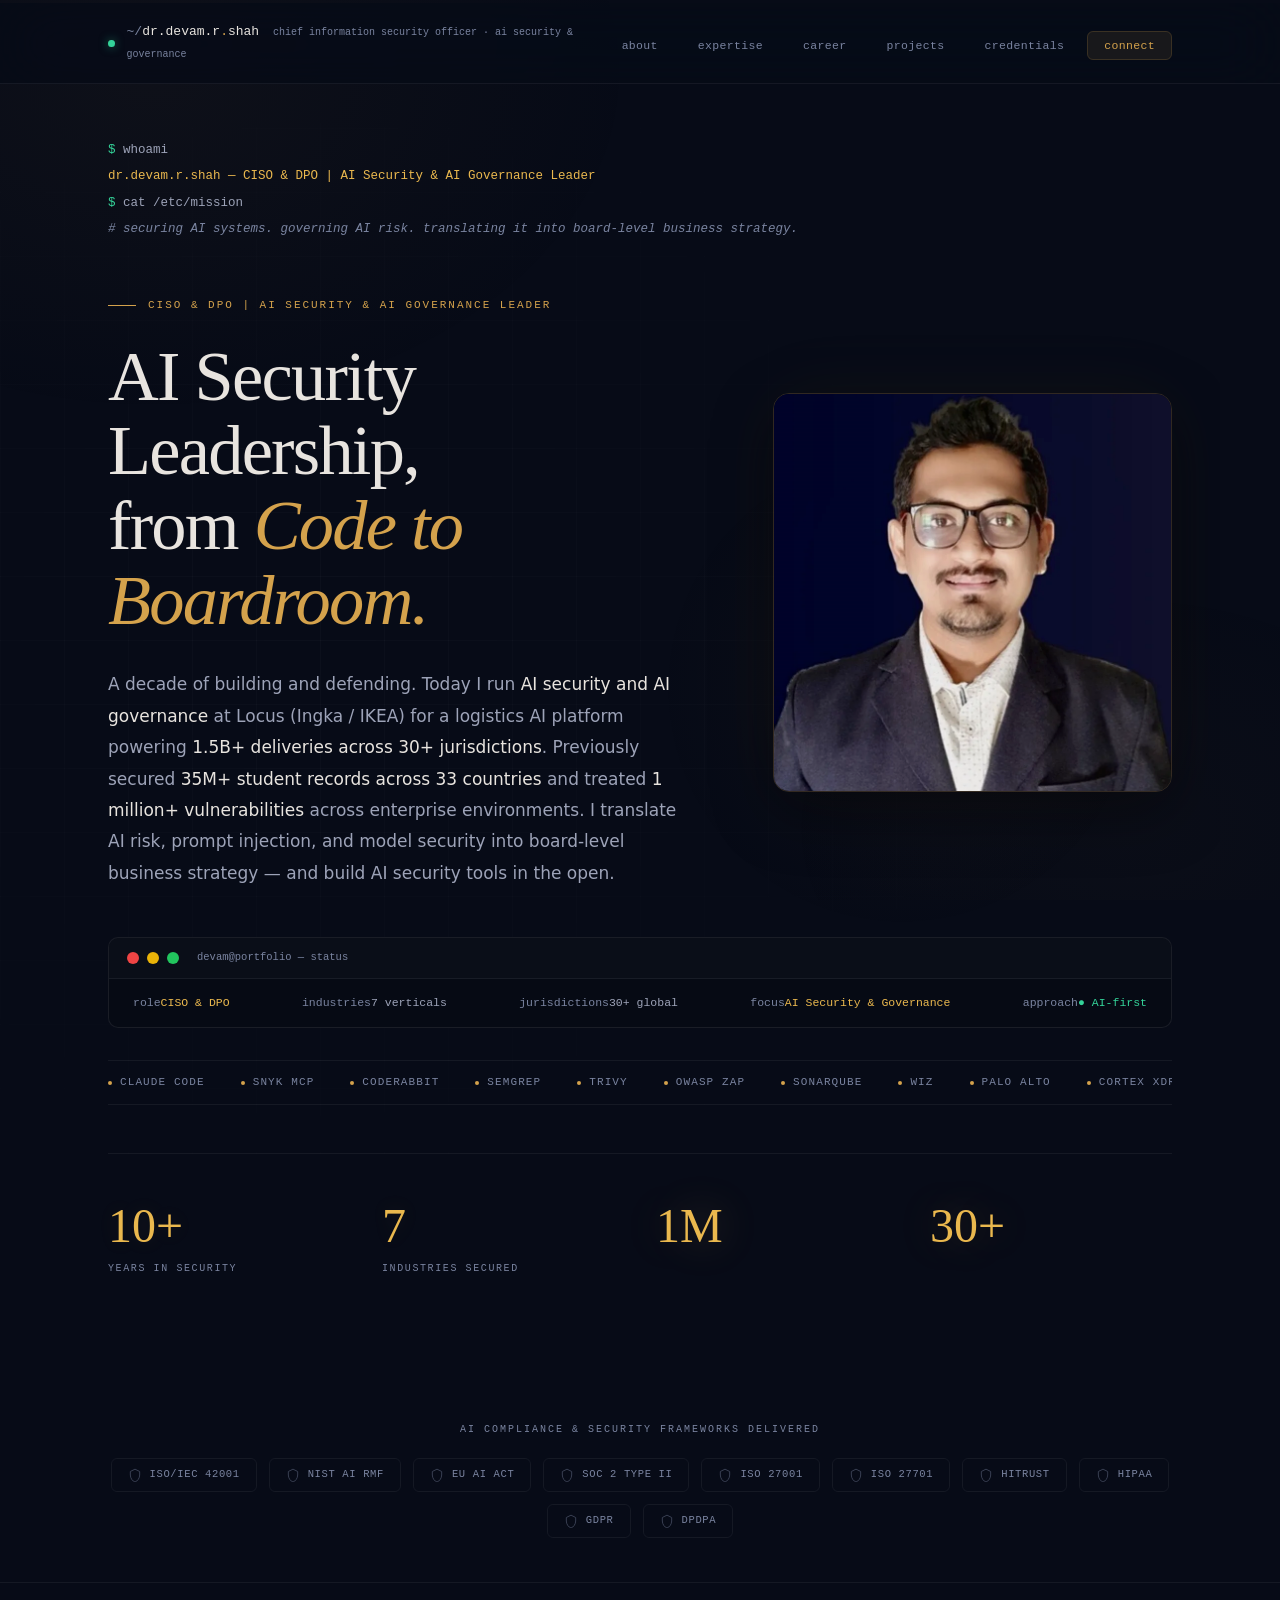
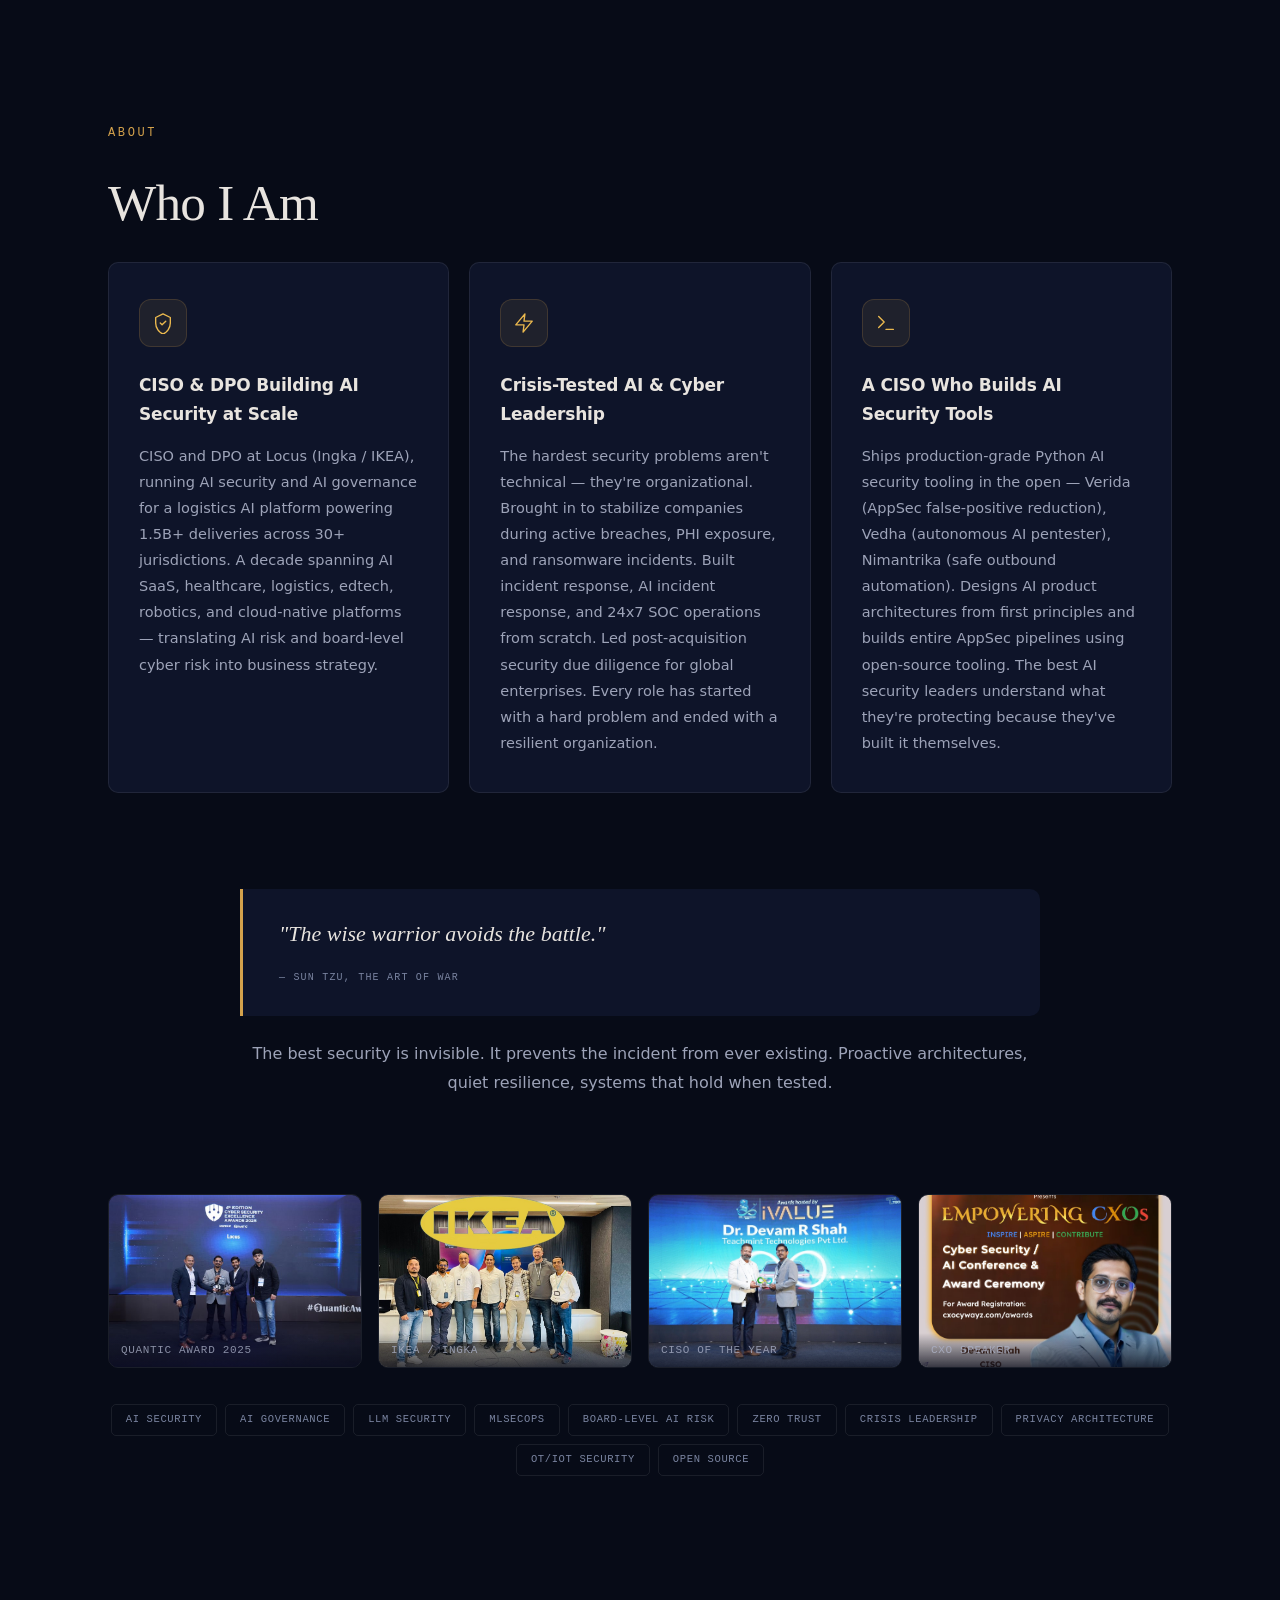
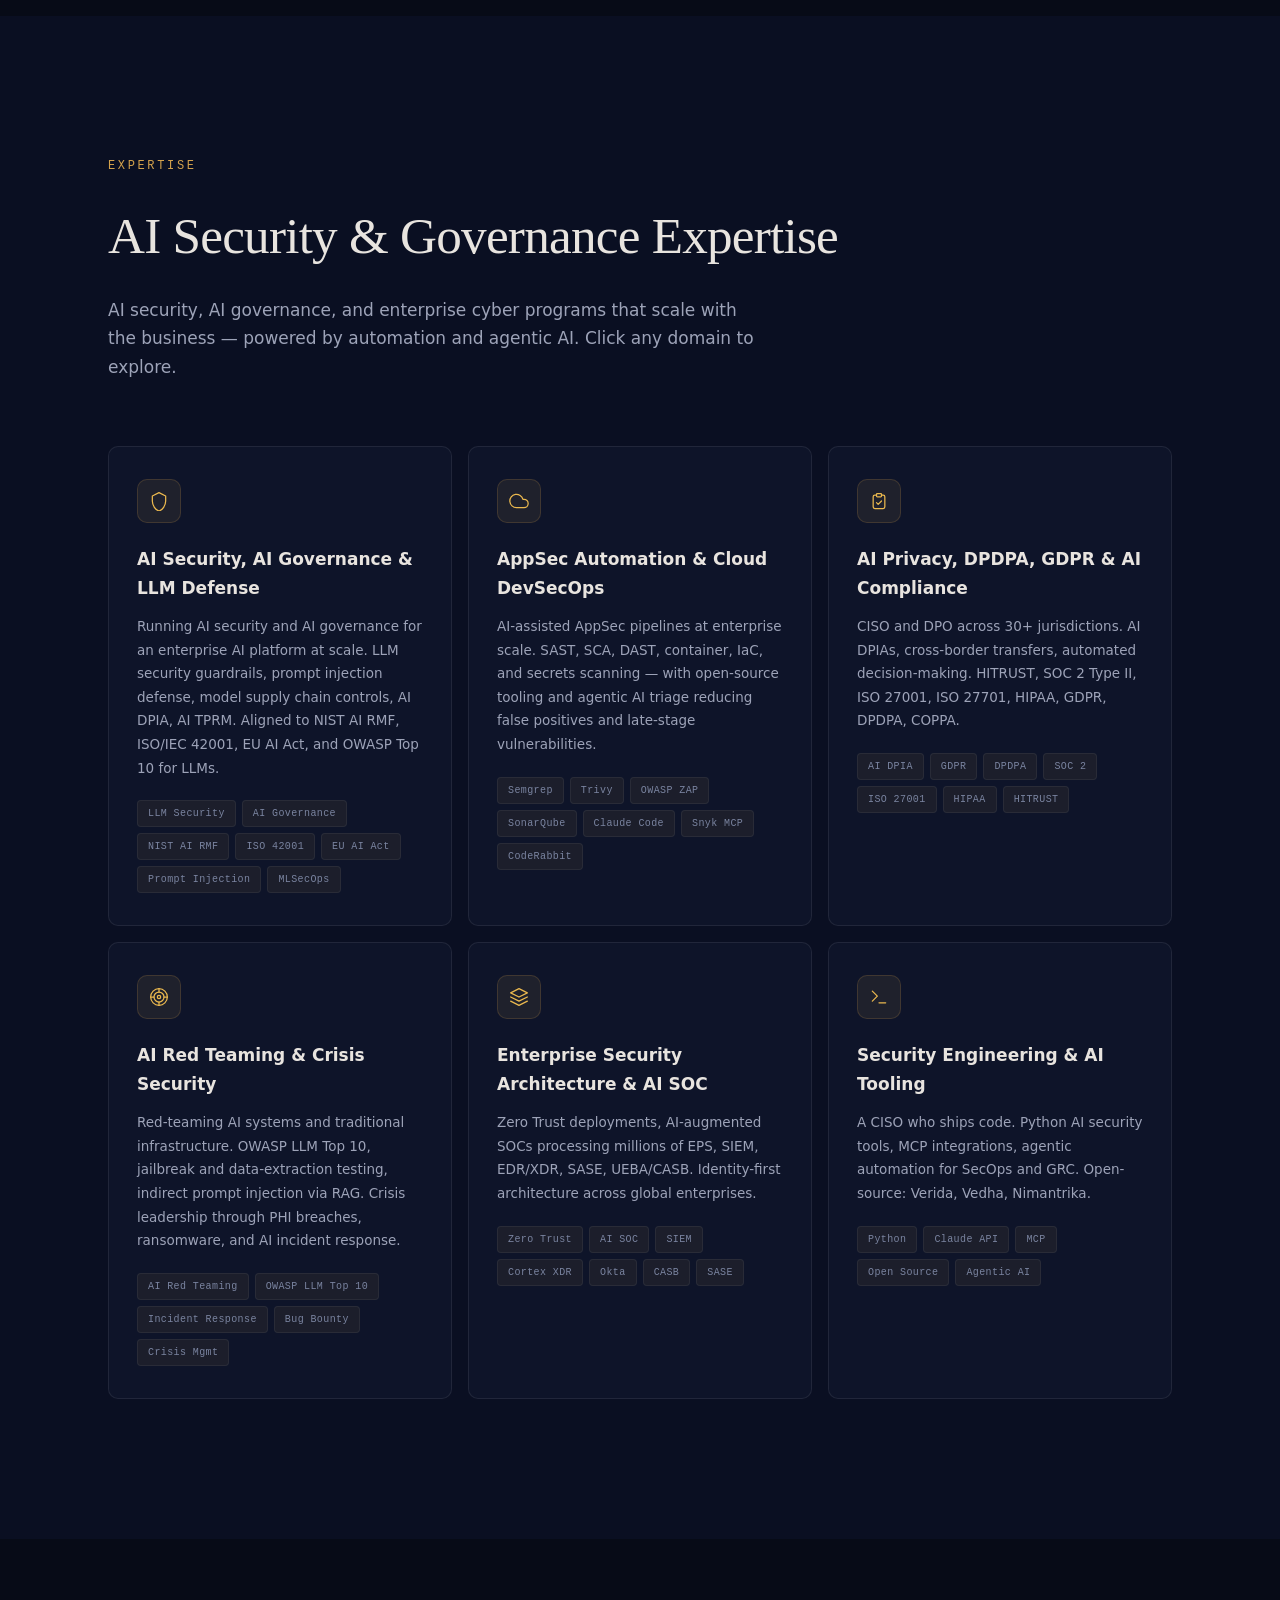
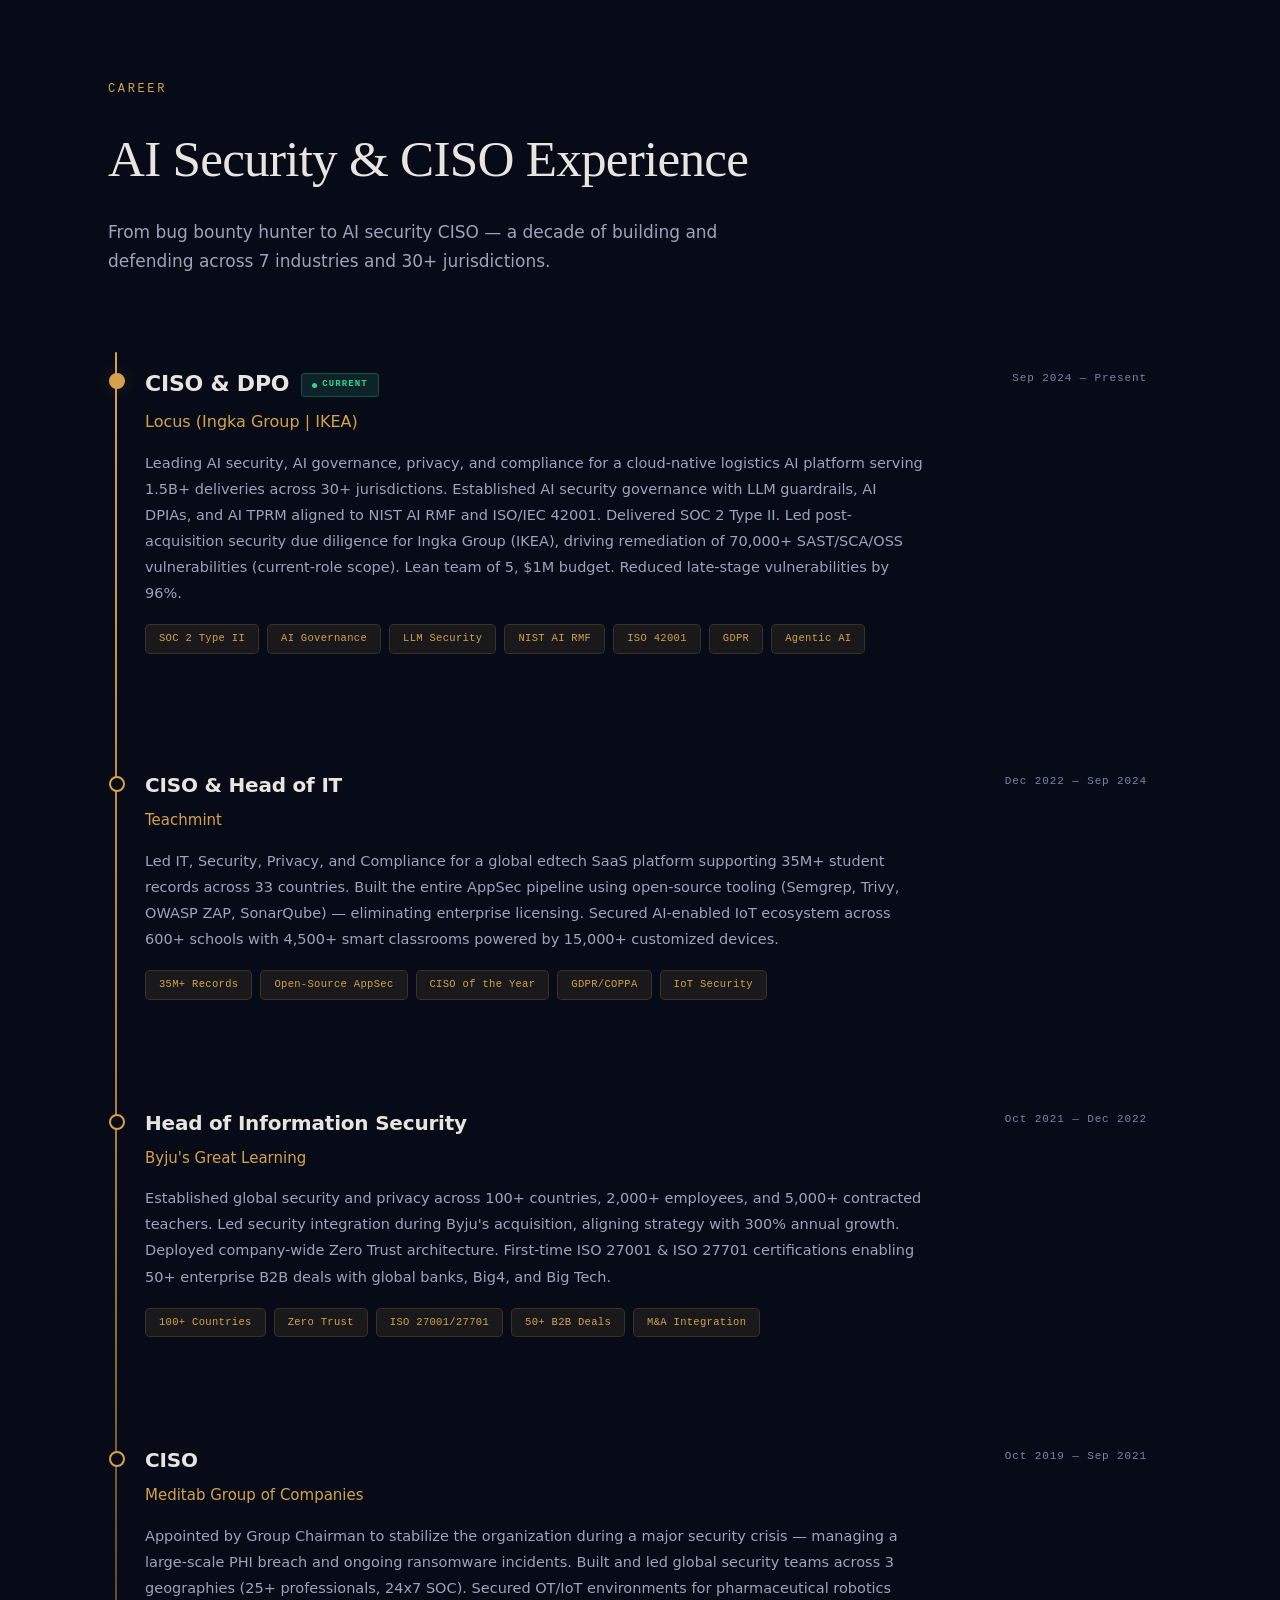
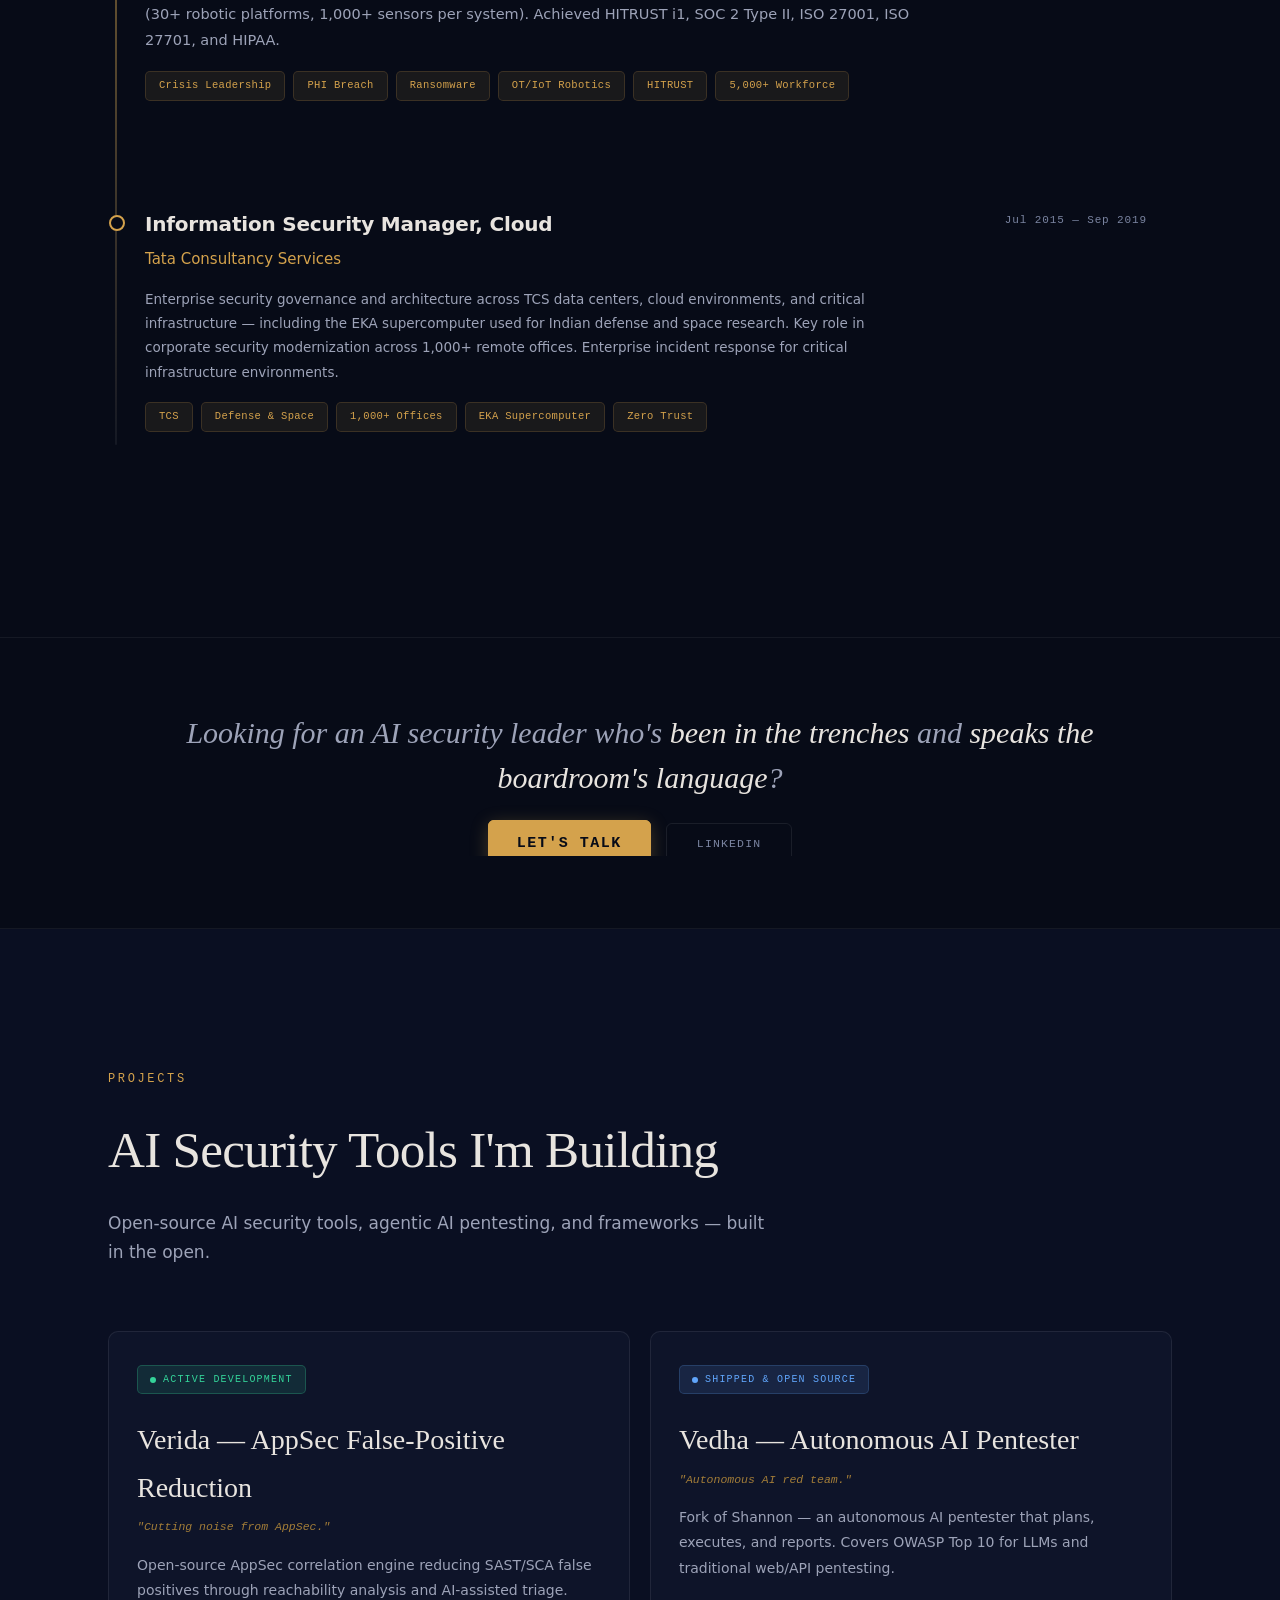
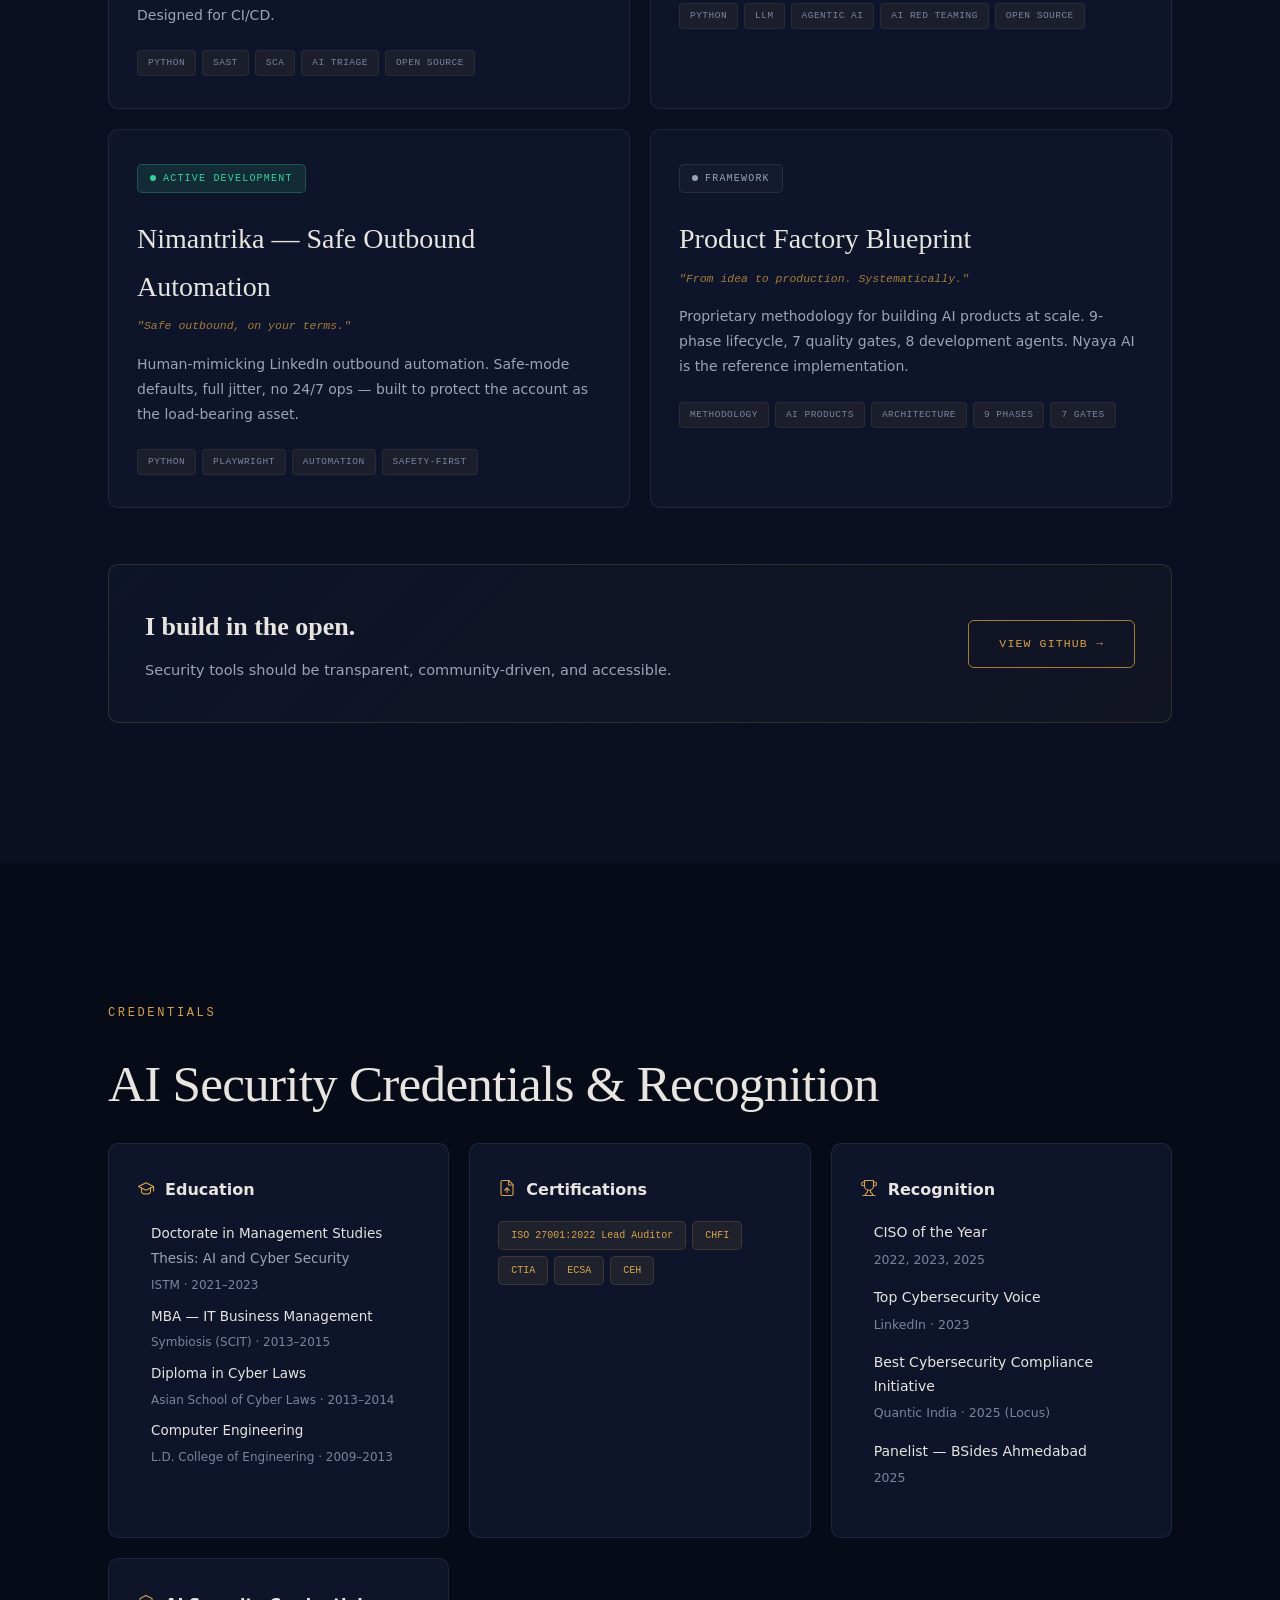
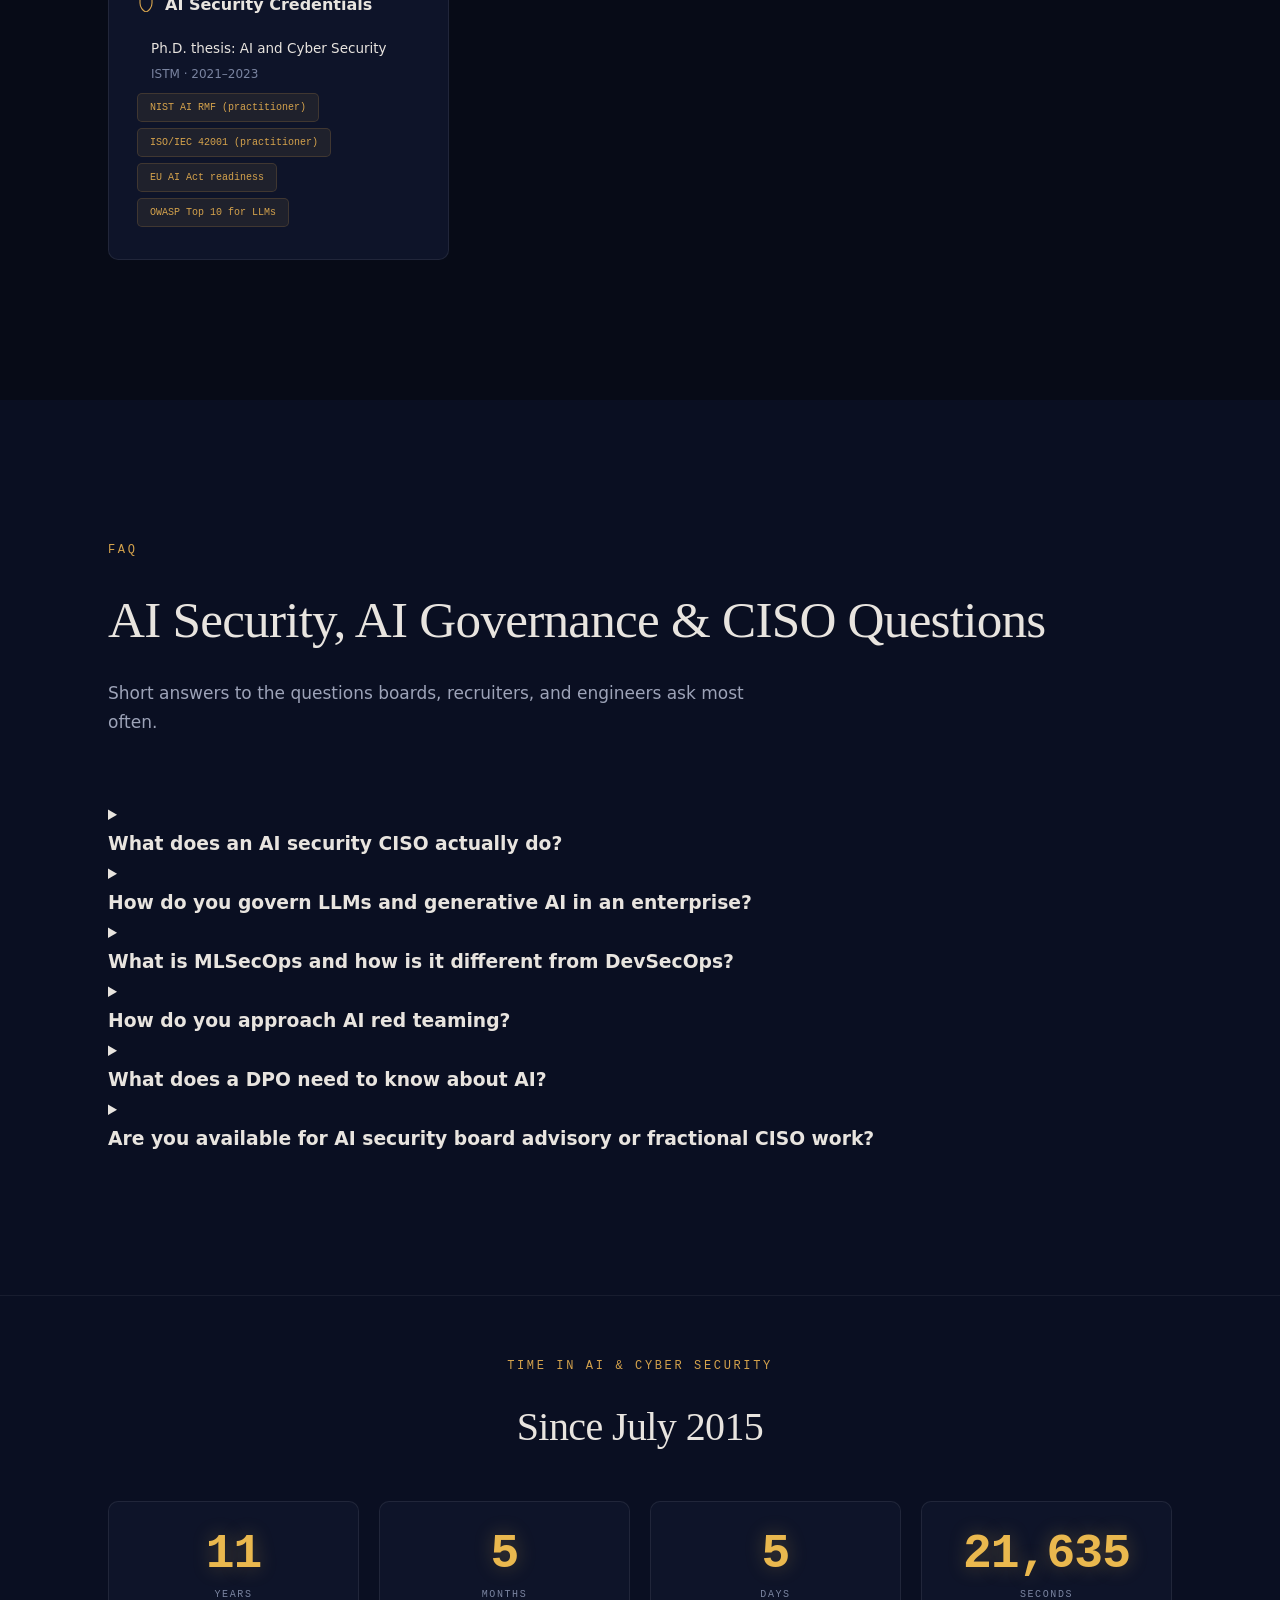
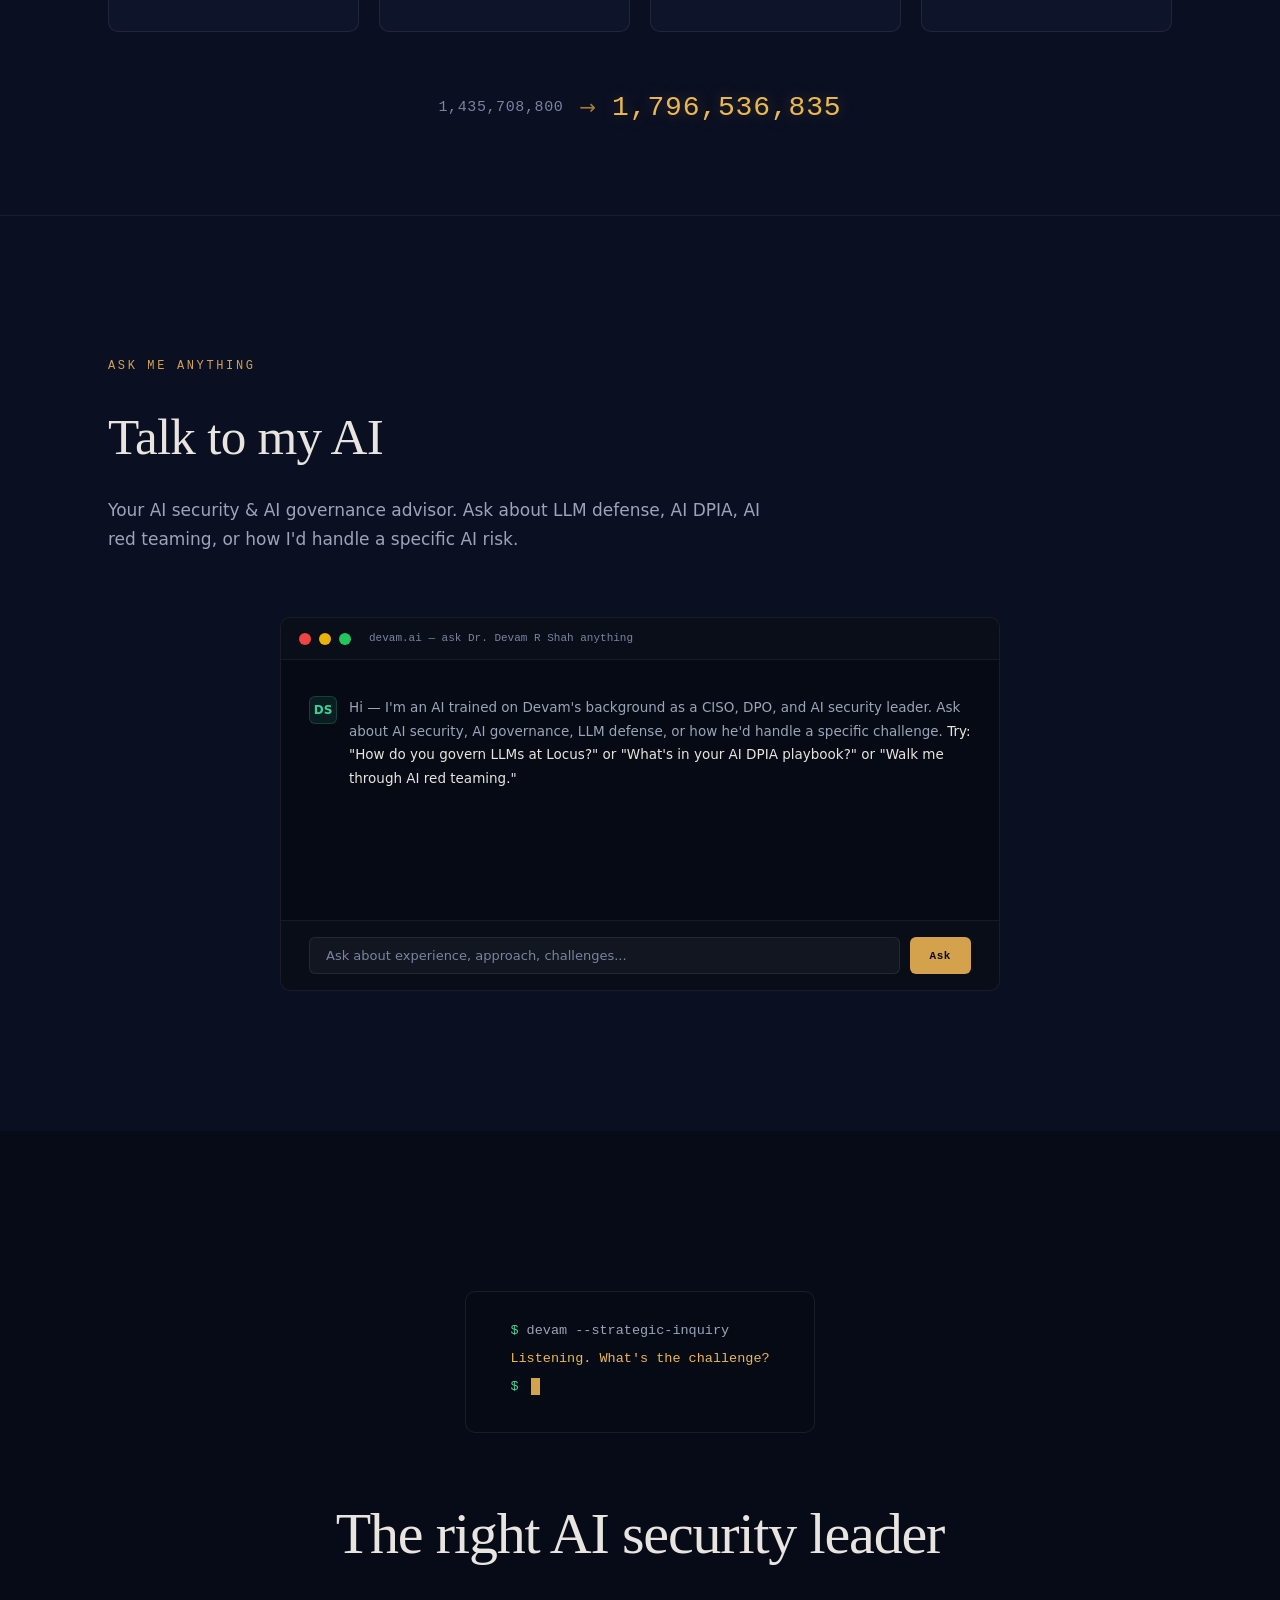
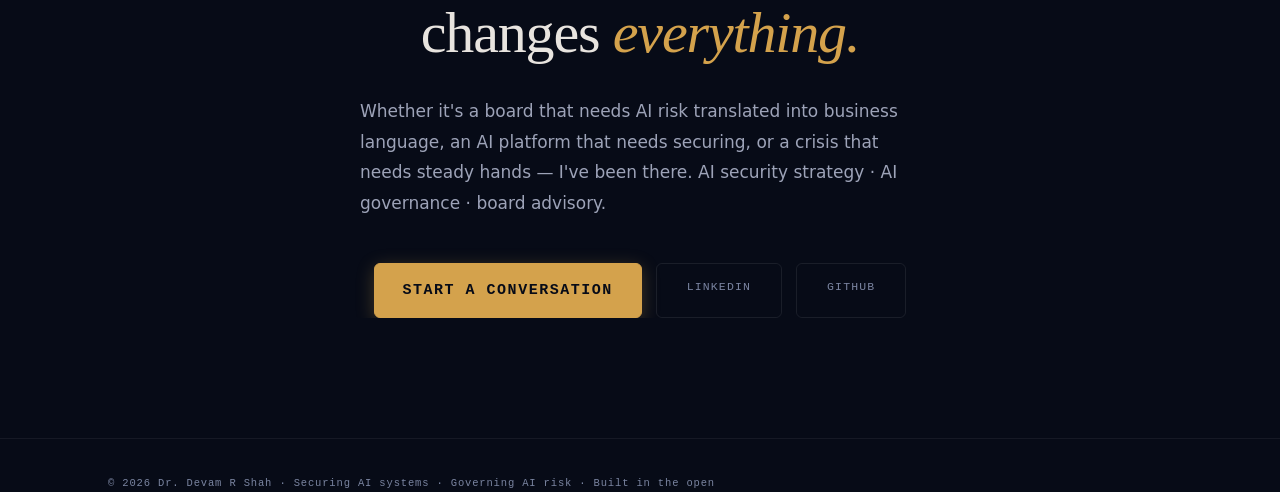
==== commit b6f3df12: "Perf + quality sprint — 24 audit findings closed PERFORMANCE (est. ~850 KB → ~120 KB first-paint cri" ====
--- a/index.html
+++ b/index.html
@@ -8,6 +8,9 @@
   <meta name="mobile-web-app-capable" content="yes">
   <meta name="apple-mobile-web-app-capable" content="yes">
   <meta name="apple-mobile-web-app-status-bar-style" content="black-translucent">
+  <meta name="referrer" content="strict-origin-when-cross-origin">
+  <meta http-equiv="Content-Security-Policy" content="default-src 'self'; script-src 'self' https://plausible.io; style-src 'self' 'unsafe-inline' https://fonts.googleapis.com; font-src 'self' https://fonts.gstatic.com; img-src 'self' data:; connect-src 'self' https://plausible.io; frame-ancestors 'none'; base-uri 'self'; form-action 'self'">
+  <meta http-equiv="X-Content-Type-Options" content="nosniff">
 
   <title>Dr. Devam R Shah — CISO & AI Security Leader</title>
   <meta name="description" content="Dr. Devam R Shah — CISO & DPO leading AI security and AI governance at Locus (IKEA). LLM security, NIST AI RMF, ISO 42001, EU AI Act, GDPR, DPDPA.">
@@ -28,7 +31,7 @@
   <meta property="og:image" content="https://devamshah.github.io/assets/og-card.png">
   <meta property="og:image:type" content="image/png">
   <meta property="og:image:width" content="1200">
-  <meta property="og:image:height" content="630">
+  <meta property="og:image:height" content="1200">
   <meta property="og:image:alt" content="Dr. Devam R Shah — CISO & AI Security Leader">
   <meta property="profile:first_name" content="Devam">
   <meta property="profile:last_name" content="Shah">
@@ -42,7 +45,7 @@
 
   <!-- Structured Data -->
   <script type="application/ld+json">
-  {"@context":"https://schema.org","@type":"Person","@id":"https://devamshah.github.io/#person","name":"Dr. Devam R Shah","givenName":"Devam","familyName":"Shah","honorificPrefix":"Dr.","jobTitle":"CISO & DPO | AI Security & AI Governance Leader","description":"Chief Information Security Officer, Data Protection Officer, and AI security leader. Runs AI security and AI governance at Locus (Ingka/IKEA) for a logistics AI platform powering 1.5B+ deliveries across 30+ jurisdictions.","image":"https://devamshah.github.io/assets/website_headshot.png","url":"https://devamshah.github.io/","sameAs":["https://www.linkedin.com/in/thedevam/","https://github.com/DevamShah"],"knowsAbout":["AI Security","AI Governance","AI Risk Management","LLM Security","AI Compliance","NIST AI RMF","ISO/IEC 42001","EU AI Act","MLSecOps","AI Red Teaming","Responsible AI","AI DPIA","AI Third-Party Risk Management","Prompt Injection","Model Security","AI Data Protection","AI Privacy","AI Incident Response","AI Threat Modeling","OWASP Top 10 for LLMs","AppSec Automation","AI SOC","Chief Information Security Officer","Data Protection Officer","Zero Trust Architecture","DevSecOps","SAST","SCA","Cloud Security","SOC 2","ISO 27001","ISO 27701","HITRUST","HIPAA","GDPR","DPDPA","Board-level Cyber Risk","Crisis Leadership"],"worksFor":{"@id":"https://devamshah.github.io/#locus"},"alumniOf":[{"@type":"CollegeOrUniversity","name":"Symbiosis Centre for Information Technology (SCIT)"},{"@type":"CollegeOrUniversity","name":"L.D. College of Engineering"},{"@type":"EducationalOrganization","name":"ISTM (Doctorate — AI and Cyber Security)"},{"@type":"EducationalOrganization","name":"Asian School of Cyber Laws"}],"knowsLanguage":["en","hi","gu"],"nationality":"Indian"}
+  {"@context":"https://schema.org","@type":"Person","@id":"https://devamshah.github.io/#person","name":"Dr. Devam R Shah","givenName":"Devam","familyName":"Shah","honorificPrefix":"Dr.","jobTitle":"CISO & DPO | AI Security & AI Governance Leader","description":"Chief Information Security Officer, Data Protection Officer, and AI security leader. Runs AI security and AI governance at Locus (Ingka/IKEA) for a logistics AI platform powering 1.5B+ deliveries across 30+ jurisdictions.","image":"https://devamshah.github.io/assets/website_headshot.jpg","url":"https://devamshah.github.io/","sameAs":["https://www.linkedin.com/in/thedevam/","https://github.com/DevamShah"],"knowsAbout":["AI Security","AI Governance","AI Risk Management","LLM Security","AI Compliance","NIST AI RMF","ISO/IEC 42001","EU AI Act","MLSecOps","AI Red Teaming","Responsible AI","AI DPIA","AI Third-Party Risk Management","Prompt Injection","Model Security","AI Data Protection","AI Privacy","AI Incident Response","AI Threat Modeling","OWASP Top 10 for LLMs","AppSec Automation","AI SOC","Chief Information Security Officer","Data Protection Officer","Zero Trust Architecture","DevSecOps","SAST","SCA","Cloud Security","SOC 2","ISO 27001","ISO 27701","HITRUST","HIPAA","GDPR","DPDPA","Board-level Cyber Risk","Crisis Leadership"],"worksFor":{"@id":"https://devamshah.github.io/#locus"},"alumniOf":[{"@type":"CollegeOrUniversity","name":"Symbiosis Centre for Information Technology (SCIT)"},{"@type":"CollegeOrUniversity","name":"L.D. College of Engineering"},{"@type":"EducationalOrganization","name":"ISTM (Doctorate — AI and Cyber Security)"},{"@type":"EducationalOrganization","name":"Asian School of Cyber Laws"}],"knowsLanguage":["en","hi","gu"],"nationality":"Indian"}
   </script>
   <script type="application/ld+json">
   {"@context":"https://schema.org","@type":"WebSite","@id":"https://devamshah.github.io/#website","name":"Dr. Devam R Shah — CISO & AI Security Leader","url":"https://devamshah.github.io/","description":"Portfolio of Dr. Devam R Shah — CISO & DPO leading AI security and AI governance at Locus (IKEA group).","author":{"@id":"https://devamshah.github.io/#person"},"inLanguage":"en"}
@@ -58,6 +61,9 @@
   <!-- Plausible -->
   <script defer data-domain="devamshah.github.io" src="https://plausible.io/js/script.js"></script>
 
+  <!-- Preload LCP hero -->
+  <link rel="preload" as="image" href="assets/website_headshot.webp" type="image/webp" fetchpriority="high">
+
   <!-- Fonts -->
   <link rel="preconnect" href="https://fonts.googleapis.com">
   <link rel="preconnect" href="https://fonts.gstatic.com" crossorigin>
@@ -65,34 +71,25 @@
   <noscript><link href="https://fonts.googleapis.com/css2?family=Instrument+Serif:ital@0;1&family=JetBrains+Mono:ital,wght@0,300;0,400;0,500;0,600;1,400&family=Outfit:wght@300;400;500;600;700&display=swap" rel="stylesheet"></noscript>
 
   <!-- Stylesheets -->
-  <link rel="stylesheet" href="css/base.css">
-  <link rel="stylesheet" href="css/layout.css">
-  <link rel="stylesheet" href="css/hero.css">
-  <link rel="stylesheet" href="css/about.css">
-  <link rel="stylesheet" href="css/expertise.css">
-  <link rel="stylesheet" href="css/career.css">
-  <link rel="stylesheet" href="css/projects.css">
-  <link rel="stylesheet" href="css/credentials.css">
-  <link rel="stylesheet" href="css/widgets.css">
-  <link rel="stylesheet" href="css/responsive.css">
+  <link rel="stylesheet" href="css/bundle.min.css">
 </head>
 <body>
-<a href="#hero" class="skip-link">Skip to content</a>
+<a href="#main" class="skip-link">Skip to content</a>
 
 <!-- Scroll Progress -->
 <div class="scroll-progress" id="scrollProgress"></div>
 
 <!-- Lightbox -->
-<div class="lightbox" id="lightbox" role="dialog" aria-modal="true" aria-label="Photo lightbox">
+<div class="lightbox" id="lightbox" role="dialog" aria-modal="true" aria-label="Photo lightbox" aria-hidden="true">
   <button class="lightbox-close" id="lightboxClose">ESC to close</button>
   <img src="" alt="" id="lightboxImg">
   <div class="lightbox-caption" id="lightboxCaption"></div>
 </div>
 
 <!-- Keyboard Shortcuts Modal -->
-<div class="shortcuts-modal" id="shortcutsModal" role="dialog" aria-modal="true" aria-label="Keyboard shortcuts">
+<div class="shortcuts-modal" id="shortcutsModal" role="dialog" aria-modal="true" aria-label="Keyboard shortcuts" aria-hidden="true">
   <div class="shortcuts-box">
-    <h3>Keyboard Shortcuts</h3>
+    <h2>Keyboard Shortcuts</h2>
     <div class="shortcut-row"><span class="shortcut-desc">Home / Top</span><span class="shortcut-key">H</span></div>
     <div class="shortcut-row"><span class="shortcut-desc">About</span><span class="shortcut-key">A</span></div>
     <div class="shortcut-row"><span class="shortcut-desc">Expertise</span><span class="shortcut-key">E</span></div>
@@ -146,7 +143,10 @@
           <p class="hero-desc">A decade of building and defending. Today I run <strong>AI security and AI governance</strong> at Locus (Ingka / IKEA) for a logistics AI platform powering <strong>1.5B+ deliveries across 30+ jurisdictions</strong>. Previously secured <strong>35M+ student records across 33 countries</strong> and treated <strong>1 million+ vulnerabilities</strong> across enterprise environments. I translate AI risk, prompt injection, and model security into board-level business strategy — and build AI security tools in the open.</p>
         </div>
         <div class="hero-photo">
-          <img src="assets/website_headshot.png" alt="Dr. Devam R Shah — CISO &amp; AI Security Leader" width="400" height="400" loading="eager">
+          <picture>
+            <source type="image/webp" srcset="assets/website_headshot.webp">
+            <img src="assets/website_headshot.jpg" alt="Dr. Devam R Shah — CISO &amp; AI Security Leader" width="400" height="400" fetchpriority="high" decoding="async">
+          </picture>
         </div>
       </div>
       <!-- Status panel — horizontal bar below grid -->
@@ -395,7 +395,8 @@
         <div class="chat-msg"><div class="chat-avatar ai">DS</div><div class="chat-bubble">Hi &mdash; I'm an AI trained on Devam's background as a CISO, DPO, and AI security leader. Ask about AI security, AI governance, LLM defense, or how he'd handle a specific challenge. <strong>Try: "How do you govern LLMs at Locus?" or "What's in your AI DPIA playbook?" or "Walk me through AI red teaming."</strong></div></div>
       </div>
       <div class="chat-input-area">
-        <input type="text" class="chat-input" id="chatInput" placeholder="Ask about experience, approach, challenges..." autocomplete="off">
+        <label for="chatInput" class="sr-only">Ask Devam a question</label>
+        <input type="text" class="chat-input" id="chatInput" aria-label="Ask Devam a question" placeholder="Ask about experience, approach, challenges..." autocomplete="off">
         <button class="chat-send" id="chatSend">Ask</button>
       </div>
     </div>
@@ -437,12 +438,7 @@
 <button class="back-to-top" id="backToTop" aria-label="Back to top">&uarr;</button>
 
 <!-- Scripts -->
-<script defer src="js/app.js"></script>
-<script defer src="js/terminal.js"></script>
-<script defer src="js/counters.js"></script>
-<script defer src="js/clock.js"></script>
-<script defer src="js/chat.js"></script>
-<script defer src="js/widgets.js"></script>
+<script defer src="js/bundle.min.js"></script>
 
 </body>
 </html>
--- a/css/bundle.min.css
+++ b/css/bundle.min.css
@@ -0,0 +1 @@
+/*base*/.sr-only{position:absolute !important;width:1px;height:1px;padding:0;margin:-1px;overflow:hidden;clip:rect(0,0,0,0);white-space:nowrap;border:0}:root{--bg-deep:#070b17;--bg-primary:#0a0f22;--bg-card:#0e1429;--bg-card-hover:#151e40;--bg-terminal:#060a14;--text-h:#e8e4df;--text-body:#9da3b8;--text-muted:#7a84a0;--gold:#d4a24c;--gold-bright:#eab84e;--gold-dim:#a37d38;--gold-glow:rgba(212,162,76,0.09);--gold-glow-s:rgba(212,162,76,0.18);--gold-border:rgba(212,162,76,0.18);--gold-tag:rgba(212,162,76,0.07);--green:#34d399;--green-dim:rgba(52,211,153,0.12);--blue:#60a5fa;--blue-dim:rgba(96,165,250,0.12);--slate:#94a3b8;--border:rgba(255,255,255,0.06);--border-card:rgba(255,255,255,0.08);--serif:'Instrument Serif',Georgia,serif;--sans:'Outfit',system-ui,sans-serif;--mono:'JetBrains Mono',monospace;--radius:10px;--section-pad:140px}*,*::before,*::after{margin:0;padding:0;box-sizing:border-box}html,body{overflow-x:hidden;width:100%;max-width:100vw}html{scroll-behavior:smooth;scroll-snap-type:y proximity;scroll-padding-top:75px}body{font-family:var(--sans);background:var(--bg-deep);color:var(--text-h);line-height:1.7;font-size:16px;-webkit-font-smoothing:antialiased;-moz-osx-font-smoothing:grayscale;text-rendering:optimizeLegibility;font-feature-settings:'kern' 1,'liga' 1,'calt' 1;-webkit-text-size-adjust:100%;position:relative}::selection{background:var(--gold);color:var(--bg-deep)}a{color:inherit;text-decoration:none}:focus-visible{outline:2px solid var(--gold);outline-offset:2px}:focus:not(:focus-visible){outline:none}.metric-val,.clock-val,.section-heading,.hero h1{font-optical-sizing:auto}body::before{content:'';position:fixed;inset:0;background:repeating-linear-gradient(0deg,transparent,transparent 3px,rgba(255,255,255,0.004) 3px,rgba(255,255,255,0.004) 4px);pointer-events:none;z-index:9998}body::after{content:'';position:fixed;inset:0;background:radial-gradient(ellipse 700px 500px at 12% 8%,rgba(212,162,76,0.04) 0%,rgba(212,162,76,0.02) 35%,transparent 70%),radial-gradient(ellipse 500px 350px at 88% 92%,rgba(212,162,76,0.025) 0%,rgba(212,162,76,0.01) 40%,transparent 70%);pointer-events:none;z-index:0}section,header,footer{overflow-x:hidden;max-width:100%}.container{max-width:1160px;overflow-x:hidden}.snap-section{scroll-snap-align:start;scroll-snap-stop:normal}.snap-section.hero{min-height:100vh;min-height:100dvh}section{padding:var(--section-pad) 0;position:relative;z-index:1}.section-label{font-family:var(--mono);font-size:12px;text-transform:uppercase;letter-spacing:.22em;color:var(--gold);margin-bottom:16px}.section-heading{font-family:var(--serif);font-size:clamp(34px,4vw,52px);font-weight:400;letter-spacing:-.015em;margin-bottom:16px}.hero-desc,.about-card p,.about-philosophy,.tl-desc,.proj-card>p,.section-sub,.chat-bubble,.oss-cta p,.exp-tile p,.contact-sub,.cred-item{text-align:left;hyphens:manual;-webkit-hyphens:manual;overflow-wrap:break-word}.section-sub{font-size:17px;color:var(--text-body);font-weight:300;line-height:1.7;max-width:660px;margin-bottom:64px}svg{image-rendering:-webkit-optimize-contrast;image-rendering:crisp-edges}img{image-rendering:auto;-webkit-transform:translateZ(0);transform:translateZ(0)}@media (-webkit-min-device-pixel-ratio:2),(min-resolution:192dpi){body{font-weight:300}h1,h2,h3,.tl-role,.section-heading{font-weight:inherit}.exp-tag,.tag-pill,.tl-badge,.cert-pill,.proj-stack span,.counter-digit,.ticker-item,.epoch-fixed,.epoch-live,.clock-label,.metric-label,.section-label,.hero-eyebrow,.nav-id,.term-line,.ct-line,.chat-bubble,.panel-body{-webkit-font-smoothing:subpixel-antialiased}}@media (-webkit-min-device-pixel-ratio:2),(min-resolution:192dpi){header,.tool-ticker,.hero-metrics,.live-clock-section{border-width:0.5px}.exp-tile,.proj-card,.about-photo-main,.photo-grid-item,.cred-block,.clock-unit,.chat-window,.hero-panel,.about-quote,.lightbox img,.lightbox-close,.lightbox-caption,.contact-term,.shortcuts-box,.tag-pill,.exp-tag,.tl-badge,.cert-pill,.proj-status,.counter-digit,.c-btn.ghost,nav a,.mobile-menu-btn{border-width:0.5px}footer{border-top-width:0.5px}.panel-bar,.chat-bar{border-bottom-width:0.5px}.chat-input-area{border-top-width:0.5px}.chat-input{border-width:0.5px}.timeline::before{width:1px}.tl-node{border-width:2px}.about-quote{border-left-width:2px}.scroll-progress{height:2px}}@keyframes fadeIn{from{opacity:0}to{opacity:1}}@keyframes fadeUp{from{opacity:0;transform:translateY(24px)}to{opacity:1;transform:translateY(0)}}@keyframes blink{0%,100%{opacity:1}50%{opacity:0}}@keyframes pulse{0%,100%{opacity:1}50%{opacity:.35}}.reveal{opacity:0;transform:translateY(28px);transition:opacity .65s cubic-bezier(.16,1,.3,1),transform .65s cubic-bezier(.16,1,.3,1)}.reveal.vis{opacity:1;transform:translateY(0)}.stagger>*{opacity:0;transform:translateY(18px);transition:opacity .5s cubic-bezier(.16,1,.3,1),transform .5s cubic-bezier(.16,1,.3,1)}.stagger.vis>*:nth-child(1){transition-delay:0s}.stagger.vis>*:nth-child(2){transition-delay:.07s}.stagger.vis>*:nth-child(3){transition-delay:.14s}.stagger.vis>*:nth-child(4){transition-delay:.21s}.stagger.vis>*:nth-child(5){transition-delay:.28s}.stagger.vis>*:nth-child(6){transition-delay:.35s}.stagger.vis>*{opacity:1;transform:none}.decrypt-reveal{opacity:0;filter:blur(6px);transform:translateY(12px);transition:opacity .8s cubic-bezier(.16,1,.3,1),filter 1s cubic-bezier(.16,1,.3,1),transform .7s cubic-bezier(.16,1,.3,1)}.decrypt-reveal.vis{opacity:1;filter:blur(0);transform:translateY(0)}body.hacker-mode{background:#000 !important}body.hacker-mode *{color:#0f0 !important;border-color:rgba(0,255,0,0.2) !important}body.hacker-mode .scroll-progress{background:#0f0 !important}@media (prefers-reduced-motion:reduce){*,*::before,*::after{animation-duration:0.01ms !important;animation-iteration-count:1 !important;transition-duration:0.01ms !important;scroll-behavior:auto !important}.reveal{opacity:1;transform:none}.stagger>*{opacity:1;transform:none}.ticker-track{animation:none}.metric-label{opacity:1;transform:none}.decrypt-reveal{opacity:1;filter:none;transform:none}}/*layout*/.container{max-width:1160px;margin:0 auto;padding:0 48px;position:relative;z-index:1}.scroll-progress{position:fixed;top:0;left:0;height:3px;background:linear-gradient(90deg,var(--gold),var(--gold-bright));z-index:10001;width:0;transition:width .1s linear}header{position:fixed;top:3px;left:0;right:0;z-index:1000;padding:18px 0;background:rgba(7,11,23,0.82);-webkit-backdrop-filter:blur(32px) saturate(1.6);backdrop-filter:blur(32px) saturate(1.6);border-bottom:1px solid var(--border);transition:padding .35s}header.scrolled{padding:11px 0}header .container{display:flex;justify-content:space-between;align-items:center}.nav-brand{display:flex;align-items:center;gap:12px;text-decoration:none}.nav-dot{width:7px;height:7px;border-radius:50%;background:var(--green);box-shadow:0 0 10px rgba(52,211,153,0.5);animation:pulse 2.5s ease infinite}.nav-id{font-family:var(--mono);font-size:13px;font-weight:500}.nav-id .slash{color:var(--text-muted)}.nav-id .dot{color:var(--gold)}nav ul{display:flex;gap:6px;list-style:none}nav a{font-family:var(--mono);font-size:11.5px;letter-spacing:.03em;color:var(--text-muted);text-decoration:none;padding:7px 16px;border-radius:6px;border:1px solid transparent;transition:all .25s}nav a:hover,nav a.active{color:var(--gold);border-color:var(--gold-border);background:var(--gold-glow)}.nav-cta{color:var(--gold) !important;border-color:var(--gold-border) !important;background:var(--gold-glow) !important}.mobile-menu-btn{display:none;background:none;border:1px solid var(--border);border-radius:6px;padding:7px 14px;cursor:pointer;font-family:var(--mono);font-size:11px;color:var(--text-muted);-webkit-tap-highlight-color:transparent}footer{padding:36px 0;border-top:1px solid var(--border)}.footer-inner{display:flex;justify-content:space-between;align-items:center;flex-wrap:wrap;gap:16px}footer p{font-family:var(--mono);font-size:10.5px;color:var(--text-muted);letter-spacing:.08em}.back-to-top{position:fixed;bottom:32px;right:32px;width:44px;height:44px;border-radius:10px;background:var(--bg-card);border:1px solid var(--border-card);color:var(--text-muted);display:flex;align-items:center;justify-content:center;cursor:pointer;z-index:999;opacity:0;transform:translateY(10px);transition:all .3s;font-size:18px;-webkit-tap-highlight-color:transparent}.back-to-top.show{opacity:1;transform:translateY(0)}.back-to-top:hover{color:var(--gold);border-color:var(--gold-border);background:var(--bg-card-hover)}.contact-section{padding:160px 0 120px;text-align:center}.contact-term{display:inline-block;background:var(--bg-terminal);border:1px solid var(--border-card);border-radius:var(--radius);padding:28px 44px;margin-bottom:52px;text-align:left;font-family:var(--mono);font-size:13.5px}.ct-line{margin-bottom:5px}.ct-p{color:var(--green)}.ct-c{color:var(--text-body)}.ct-o{color:var(--gold-bright)}.ct-cursor{display:inline-block;width:9px;height:17px;background:var(--gold);vertical-align:middle;animation:blink 1s step-end infinite;margin-left:4px}.contact-section h2{font-family:var(--serif);font-size:clamp(38px,5vw,58px);font-weight:400;letter-spacing:-.02em;margin-bottom:14px}.contact-section h2 em{font-style:italic;color:var(--gold)}.contact-sub{font-size:17px;color:var(--text-body);font-weight:300;margin-bottom:44px;max-width:560px;margin-left:auto;margin-right:auto;line-height:1.8}.contact-actions{display:flex;justify-content:center;gap:14px;flex-wrap:wrap}.c-btn{font-family:var(--mono);font-size:11.5px;text-transform:uppercase;letter-spacing:.1em;text-decoration:none;padding:13px 30px;border-radius:6px;transition:all .25s;-webkit-tap-highlight-color:transparent}.c-btn.primary{background:var(--gold);color:var(--bg-deep);border:1px solid var(--gold);font-weight:700;font-size:15px;padding:14px 28px;box-shadow:0 4px 18px rgba(234,184,78,0.25)}.c-btn.primary:hover{background:var(--gold-dim);border-color:var(--gold-dim);transform:translateY(-1px);box-shadow:0 8px 24px rgba(234,184,78,0.35)}.c-btn.ghost{color:var(--text-muted);border:1px solid var(--border-card);font-weight:400}.c-btn.ghost:hover{color:var(--gold);border-color:var(--gold-border);background:var(--gold-glow)}.trust-bar{padding:44px 0;border-bottom:1px solid var(--border);position:relative;z-index:1}.trust-bar-label{font-family:var(--mono);font-size:10px;text-transform:uppercase;letter-spacing:.2em;color:var(--text-muted);text-align:center;margin-bottom:20px}.trust-bar-items{display:flex;justify-content:center;align-items:center;gap:12px;flex-wrap:wrap}.trust-item{font-family:var(--mono);font-size:10.5px;letter-spacing:.06em;color:var(--text-muted);text-transform:uppercase;padding:7px 16px;border:1px solid var(--border);border-radius:6px;transition:all .3s;display:flex;align-items:center;gap:8px;cursor:default}.trust-item:hover{color:var(--gold);border-color:var(--gold-border);background:var(--gold-glow)}.trust-item svg{width:14px;height:14px;opacity:.5;transition:opacity .3s}.trust-item:hover svg{opacity:1}.mid-cta{text-align:center;padding:72px 0;position:relative;z-index:1;border-top:1px solid var(--border);border-bottom:1px solid var(--border)}.mid-cta-text{font-family:var(--serif);font-size:clamp(22px,3vw,30px);font-weight:400;color:var(--text-body);margin-bottom:28px;font-style:italic;line-height:1.5}.mid-cta-text strong{color:var(--text-h);font-weight:400}.mid-cta-text em{color:var(--gold)}.mid-cta .c-btn+.c-btn{margin-left:10px}.skip-link{position:absolute;top:-100px;left:16px;z-index:10002;background:var(--gold);color:var(--bg-deep);padding:10px 20px;border-radius:6px;font-family:var(--mono);font-size:13px;font-weight:600;text-decoration:none;transition:top 0.2s}.skip-link:focus{top:10px}/*hero*/.hero{min-height:100vh;min-height:100dvh;display:flex;align-items:center;position:relative;padding:140px 0 100px;overflow-x:hidden;overflow-y:visible}.hero-grid-bg{position:absolute;inset:0;background-image:linear-gradient(rgba(255,255,255,0.025) 1px,transparent 1px),linear-gradient(90deg,rgba(255,255,255,0.025) 1px,transparent 1px);background-size:64px 64px;mask-image:radial-gradient(ellipse 70% 60% at 25% 45%,black 0%,transparent 80%);-webkit-mask-image:radial-gradient(ellipse 70% 60% at 25% 45%,black 0%,transparent 80%)}.hero::after{content:'';position:absolute;top:50%;right:10%;width:500px;height:500px;transform:translate(0,-50%);background:radial-gradient(circle,rgba(212,162,76,0.035) 0%,transparent 70%);pointer-events:none;z-index:0}.hero-content{position:relative;z-index:2;width:100%}.hero-terminal{font-family:var(--mono);font-size:12.5px;margin-bottom:56px;opacity:0;animation:fadeIn .5s ease .2s forwards}.term-line{margin-bottom:5px;opacity:0;transform:translateX(-8px)}.term-prompt{color:var(--green)}.term-cmd{color:var(--text-body)}.term-out{color:var(--gold-bright)}.term-comment{color:var(--text-muted);font-style:italic}.hero-layout{display:grid;grid-template-columns:55% 1fr;gap:80px;align-items:center}.hero-text{opacity:0;animation:fadeUp .7s ease .7s forwards}.hero-eyebrow{font-family:var(--mono);font-size:11px;text-transform:uppercase;letter-spacing:.18em;color:var(--gold);margin-bottom:24px;display:flex;align-items:center;gap:12px}.hero-eyebrow::before{content:'';width:28px;height:1px;background:var(--gold)}.hero h1{font-family:var(--serif);font-size:clamp(44px,5.5vw,74px);font-weight:400;line-height:1.06;letter-spacing:-.025em;margin-bottom:32px}.hero h1 em{font-style:italic;color:var(--gold)}.hero-desc{font-size:17px;color:var(--text-body);max-width:580px;line-height:1.85;font-weight:300;text-align:left;hyphens:manual;-webkit-hyphens:manual;overflow-wrap:break-word}.hero-desc strong{color:var(--text-h);font-weight:500}.hero-photo{display:flex;justify-content:center;align-items:center;opacity:0;transform:scale(0.96);animation:heroPhotoIn .9s cubic-bezier(.16,1,.3,1) .8s forwards}@keyframes heroPhotoIn{to{opacity:1;transform:scale(1)}}.hero-photo img{width:100%;max-width:420px;height:auto;display:block;border-radius:16px;border:1.5px solid rgba(212,162,76,0.2);box-shadow:0 20px 60px rgba(0,0,0,0.4),0 0 80px rgba(212,162,76,0.06);filter:contrast(1.04);transition:transform .4s cubic-bezier(.16,1,.3,1),box-shadow .4s ease}.hero-photo img:hover{transform:translateY(-4px);box-shadow:0 24px 72px rgba(0,0,0,0.45),0 0 100px rgba(212,162,76,0.1)}.hero-status-bar{margin-top:48px;background:var(--bg-terminal);border:1px solid var(--border-card);border-radius:var(--radius);overflow:hidden;opacity:0;animation:fadeIn .7s ease 1.2s forwards}.panel-body-horizontal{display:flex;justify-content:space-between;align-items:center;padding:16px 24px !important;line-height:1.4 !important;flex-wrap:wrap;gap:8px 24px}.panel-bar{display:flex;align-items:center;gap:8px;padding:11px 18px;border-bottom:1px solid var(--border);background:rgba(255,255,255,0.015)}.mac-dot{width:12px;height:12px;border-radius:50%;display:flex;align-items:center;justify-content:center;cursor:default;transition:all .25s;position:relative;overflow:hidden}.mac-dot.r{background:#ef4444}.mac-dot.y{background:#eab308}.mac-dot.g{background:#22c55e}.mac-dot::after{content:'';position:absolute;font-size:8px;font-weight:800;line-height:12px;color:rgba(0,0,0,0);transition:all .2s;font-family:system-ui;transform:scale(0)}.mac-dot.r::after{content:'\00d7'}.mac-dot.y::after{content:'\2013'}.mac-dot.g::after{content:'\2922'}.panel-bar:hover .mac-dot::after{color:rgba(0,0,0,0.6);transform:scale(1)}.panel-bar:hover .mac-dot.r{background:#ff6059;box-shadow:0 0 6px rgba(255,96,89,0.4)}.panel-bar:hover .mac-dot.y{background:#ffbd2e;box-shadow:0 0 6px rgba(255,189,46,0.4)}.panel-bar:hover .mac-dot.g{background:#28c840;box-shadow:0 0 6px rgba(40,200,64,0.4)}.panel-title{font-family:var(--mono);font-size:10.5px;color:var(--text-muted);margin-left:10px}.panel-body{padding:22px 22px 26px;font-family:var(--mono);font-size:11.5px;line-height:2.2}.pr{display:flex;justify-content:space-between;align-items:center}.pk{color:var(--text-muted)}.pv{color:var(--text-body);text-align:right}.pv.hl{color:var(--gold-bright)}.pv.gn{color:var(--green)}.bar-track{width:130px;height:4px;background:rgba(255,255,255,0.06);border-radius:2px;overflow:hidden}.bar-fill{height:100%;border-radius:2px;background:linear-gradient(90deg,var(--gold-dim),var(--gold-bright));width:0}.fill-xp{animation:fillXP 1.8s ease 1.8s forwards}.fill-bld{animation:fillBld 1.8s ease 2s forwards}@keyframes fillXP{to{width:88%}}@keyframes fillBld{to{width:65%}}.tool-ticker{margin-top:32px;overflow:hidden;border-top:1px solid var(--border);border-bottom:1px solid var(--border);padding:12px 0;opacity:0;animation:fadeIn .7s ease 1.6s forwards}.ticker-track{display:flex;gap:36px;animation:ticker 30s linear infinite;white-space:nowrap;width:max-content}.ticker-item{font-family:var(--mono);font-size:11px;color:var(--text-muted);text-transform:uppercase;letter-spacing:.1em;display:flex;align-items:center;gap:8px}.ticker-item .tdot{width:4px;height:4px;border-radius:50%;background:var(--gold)}@keyframes ticker{0%{transform:translateX(0)}100%{transform:translateX(-50%)}}.hero-metrics{display:grid;grid-template-columns:repeat(4,1fr);gap:32px;margin-top:48px;padding-top:48px;border-top:1px solid var(--border);opacity:0;animation:fadeUp .7s ease 1.4s forwards}.metric-val{font-family:var(--serif);font-size:48px;font-weight:400;line-height:1;color:var(--gold-bright);text-shadow:0 0 20px rgba(212,162,76,0.12);transition:text-shadow .6s ease}.metric-val.counting{text-shadow:0 0 40px rgba(212,162,76,0.3)}.metric-label{font-family:var(--mono);font-size:10px;text-transform:uppercase;letter-spacing:.16em;color:var(--text-muted);margin-top:10px;opacity:0;transform:translateY(8px);transition:opacity .5s ease,transform .5s ease}.metric-label.show{opacity:1;transform:translateY(0)}.reading-time{display:none}/*about*/.about-cards{display:grid;grid-template-columns:repeat(3,1fr);gap:20px;margin-bottom:48px}.about-card{background:var(--bg-card);border:1px solid var(--border-card);border-radius:var(--radius);padding:36px 30px;position:relative;overflow:hidden;transition:all .35s ease;cursor:default}.about-card::before{content:'';position:absolute;top:0;left:0;width:100%;height:2.5px;background:linear-gradient(90deg,var(--gold),var(--gold-dim));transform:scaleX(0);transform-origin:left;transition:transform .45s}.about-card:hover{border-color:var(--gold-border);background:var(--bg-card-hover);transform:translateY(-3px);box-shadow:0 12px 40px rgba(0,0,0,0.25),0 0 0 1px rgba(212,162,76,0.1)}.about-card:hover::before{transform:scaleX(1)}.about-card-icon{width:48px;height:48px;background:var(--gold-glow);border:1px solid var(--gold-border);border-radius:12px;display:flex;align-items:center;justify-content:center;color:var(--gold-bright);margin-bottom:24px}.about-card-icon svg{width:22px;height:22px}.about-card h3{font-size:17px;font-weight:600;margin-bottom:14px;color:var(--text-h);letter-spacing:-.01em}.about-card p{font-size:14.5px;color:var(--text-body);font-weight:300;line-height:1.8;margin-bottom:0}.about-quote-row{max-width:800px;margin:0 auto 48px;text-align:center;padding:48px 0}.about-quote{background:var(--bg-card);border-left:3px solid var(--gold);padding:28px 36px;border-radius:0 var(--radius) var(--radius) 0;margin-bottom:24px;text-align:left;transition:all .35s ease}.about-quote:hover{border-left-width:4px;background:var(--bg-card-hover);box-shadow:0 4px 20px rgba(0,0,0,0.15)}.about-quote blockquote{font-family:var(--serif);font-size:22px;font-style:italic;color:var(--text-h);line-height:1.55;margin-bottom:10px}.about-quote cite{font-family:var(--mono);font-size:10px;color:var(--text-muted);text-transform:uppercase;letter-spacing:.12em;font-style:normal}.about-philosophy{font-size:16px;color:var(--text-body);font-weight:300;line-height:1.8;margin-bottom:0;text-align:center}.about-gallery{display:grid;grid-template-columns:repeat(4,1fr);gap:16px;margin-bottom:36px}.photo-grid-item{border-radius:10px;overflow:hidden;border:1px solid var(--border-card);aspect-ratio:16 / 11;cursor:pointer;transition:all .35s ease;position:relative}.photo-grid-item img{width:100%;height:100%;object-fit:cover;transition:transform .4s ease}.photo-grid-item:hover{border-color:var(--gold-border);transform:translateY(-3px);box-shadow:0 8px 32px rgba(0,0,0,0.25),0 0 0 1px rgba(212,162,76,0.1)}.photo-grid-item:hover img{transform:scale(1.04)}.photo-grid-item .photo-caption{position:absolute;bottom:0;left:0;right:0;padding:8px 12px;background:linear-gradient(0deg,rgba(7,11,23,0.9) 0%,transparent 100%);font-family:var(--mono);font-size:11px;color:var(--text-body);text-transform:uppercase;letter-spacing:.06em;opacity:0.85;transition:opacity .3s}.photo-grid-item:hover .photo-caption{opacity:1}@media (hover:none){.photo-grid-item .photo-caption{opacity:1}}.about-tags{display:flex;flex-wrap:wrap;gap:8px;justify-content:center}.tag-cloud{display:flex;flex-wrap:wrap;gap:8px}.tag-pill{font-family:var(--mono);font-size:10.5px;text-transform:uppercase;letter-spacing:.06em;padding:6px 14px;border:1px solid var(--border-card);color:var(--text-muted);border-radius:5px;transition:all .25s;cursor:default}.tag-pill:hover{border-color:var(--gold-dim);color:var(--gold);background:var(--gold-glow)}.lightbox{position:fixed;inset:0;background:rgba(7,11,23,0.95);z-index:10000;display:none;align-items:center;justify-content:center;cursor:zoom-out;-webkit-backdrop-filter:blur(20px);backdrop-filter:blur(20px)}.lightbox.open{display:flex}.lightbox img{max-width:90vw;max-height:85vh;border-radius:var(--radius);border:1px solid var(--border-card);object-fit:contain}.lightbox-close{position:absolute;top:24px;right:32px;font-family:var(--mono);font-size:13px;color:var(--text-muted);background:var(--bg-card);border:1px solid var(--border-card);border-radius:6px;padding:8px 16px;cursor:pointer;transition:all .2s;z-index:1}.lightbox-close:hover{color:var(--gold);border-color:var(--gold-border)}.lightbox-caption{position:absolute;bottom:32px;left:50%;transform:translateX(-50%);font-family:var(--mono);font-size:12px;color:var(--text-muted);background:var(--bg-card);padding:10px 20px;border-radius:6px;border:1px solid var(--border-card);white-space:nowrap}/*expertise*/.expertise-grid{display:grid;grid-template-columns:repeat(3,1fr);gap:16px}.exp-tile{background:var(--bg-card);border:1px solid var(--border-card);border-radius:var(--radius);padding:32px 28px;position:relative;transition:all .35s;overflow:hidden;cursor:pointer;-webkit-tap-highlight-color:transparent}.exp-tile::before{content:'';position:absolute;top:0;left:0;width:100%;height:2.5px;background:linear-gradient(90deg,var(--gold),var(--gold-dim));transform:scaleX(0);transform-origin:left;transition:transform .45s}.exp-tile:hover,.exp-tile.active{border-color:var(--gold-border);background:var(--bg-card-hover)}.exp-tile:hover::before,.exp-tile.active::before{transform:scaleX(1)}.exp-tile.active{box-shadow:0 0 0 1px var(--gold-border),0 4px 12px rgba(0,0,0,0.1),0 8px 32px rgba(0,0,0,0.2)}.exp-tile:focus-visible{outline:none;border-color:rgba(212,162,76,0.35);box-shadow:0 0 0 2px rgba(212,162,76,0.3)}.exp-icon-wrap{width:44px;height:44px;background:var(--gold-glow);border:1px solid var(--gold-border);border-radius:10px;display:flex;align-items:center;justify-content:center;margin-bottom:22px;color:var(--gold-bright);font-size:18px}.exp-icon-wrap svg{width:20px;height:20px}.exp-tile h3{font-size:17px;font-weight:600;margin-bottom:12px}.exp-tile p{font-size:13.5px;color:var(--text-body);line-height:1.75;font-weight:300;margin-bottom:20px}.exp-tags{display:flex;flex-wrap:wrap;gap:6px}.exp-tag{font-family:var(--mono);font-size:10px;letter-spacing:.04em;padding:4px 10px;background:var(--gold-tag);border:1px solid var(--border);color:var(--text-muted);border-radius:4px;transition:all .25s;cursor:default}.exp-tag:hover,.exp-tile.active .exp-tag{color:var(--gold-bright);border-color:var(--gold-border);background:var(--gold-glow-s);box-shadow:0 0 12px rgba(212,162,76,0.15);transform:translateY(-1px)}/*career*/.timeline{position:relative;padding-left:36px}.timeline::before{content:'';position:absolute;left:7px;top:12px;bottom:12px;width:2px;background:linear-gradient(to bottom,var(--gold) 0%,var(--gold-dim) 50%,var(--border) 100%);border-radius:1px}.tl-entry{position:relative;margin-bottom:56px;padding:24px 24px 24px 0;border-radius:var(--radius);border:1px solid transparent;transition:all .35s ease;cursor:pointer;-webkit-tap-highlight-color:transparent}.tl-entry:last-child{margin-bottom:0}.tl-entry:hover,.tl-entry.active{background:rgba(14,20,41,0.6);border-color:rgba(212,162,76,0.12)}.tl-entry.active{border-color:rgba(212,162,76,0.25);box-shadow:0 0 0 1px rgba(212,162,76,0.1),0 8px 32px rgba(0,0,0,0.15)}.tl-entry:focus-visible{outline:none;border-color:rgba(212,162,76,0.35)}.tl-entry:hover .tl-badge,.tl-entry.active .tl-badge{background:var(--gold-glow-s);border-color:var(--gold-dim)}.tl-node{position:absolute;left:-36px;top:32px;width:16px;height:16px;border-radius:50%;border:2.5px solid var(--gold);background:var(--bg-deep);z-index:2;transition:all .3s}.tl-entry:first-child .tl-node{background:var(--gold);box-shadow:0 0 16px var(--gold-glow-s)}.tl-entry:hover .tl-node,.tl-entry.active .tl-node{background:var(--gold);box-shadow:0 0 20px var(--gold-glow-s),0 0 40px rgba(212,162,76,0.08)}.tl-header{display:flex;justify-content:space-between;align-items:flex-start;margin-bottom:6px;flex-wrap:wrap;gap:12px}.tl-role{font-size:20px;font-weight:600;letter-spacing:-.01em}.tl-date{font-family:var(--mono);font-size:11px;color:var(--text-muted);letter-spacing:.08em;white-space:nowrap;padding-top:4px}.tl-org{font-size:15px;font-weight:500;color:var(--gold);margin-bottom:14px}.tl-desc{font-size:14.5px;color:var(--text-body);line-height:1.8;font-weight:300;margin-bottom:18px;max-width:780px}.tl-badges{display:flex;flex-wrap:wrap;gap:8px}.tl-badge{font-family:var(--mono);font-size:10.5px;letter-spacing:.03em;padding:5px 13px;border:1px solid var(--gold-border);color:var(--gold);border-radius:5px;background:var(--gold-glow);transition:all .25s}.tl-badge:hover{background:var(--gold-glow-s);border-color:var(--gold-dim)}.tl-entry.featured{margin-bottom:64px}.tl-entry.featured .tl-role{font-size:22px}.tl-entry.featured .tl-org{font-size:16px}.tl-current-badge{display:inline-flex;align-items:center;gap:5px;font-family:var(--mono);font-size:9px;letter-spacing:.12em;color:var(--green);background:var(--green-dim);border:1px solid rgba(52,211,153,0.25);padding:3px 10px;border-radius:4px;text-transform:uppercase;margin-left:12px;vertical-align:middle}.tl-current-badge::before{content:'';width:5px;height:5px;border-radius:50%;background:var(--green);animation:pulse 2s ease infinite}.tl-entry.compact{margin-bottom:40px}.tl-entry.compact .tl-desc{font-size:13.5px;max-width:780px}/*projects*/.projects-grid{display:grid;grid-template-columns:1fr 1fr;gap:20px}.proj-card{background:var(--bg-card);border:1px solid var(--border-card);border-radius:var(--radius);padding:32px 28px;position:relative;overflow:hidden;transition:all .35s ease;cursor:pointer;-webkit-tap-highlight-color:transparent}.proj-card::before{content:'';position:absolute;top:0;left:0;width:100%;height:2.5px;background:linear-gradient(90deg,var(--gold),var(--gold-dim));transform:scaleX(0);transform-origin:left;transition:transform .45s}.proj-card:hover,.proj-card.active{border-color:rgba(212,162,76,0.2);background:var(--bg-card-hover);transform:translateY(-3px);box-shadow:0 12px 40px rgba(0,0,0,0.25),0 0 0 1px rgba(212,162,76,0.1)}.proj-card:hover::before,.proj-card.active::before{transform:scaleX(1)}.proj-card.active{border-color:rgba(212,162,76,0.35);box-shadow:0 0 0 1px rgba(212,162,76,0.2),0 8px 32px rgba(0,0,0,0.2),0 0 60px rgba(212,162,76,0.06)}.proj-card:focus-visible{outline:none;border-color:rgba(212,162,76,0.35);box-shadow:0 0 0 2px rgba(212,162,76,0.3)}.proj-card:hover .proj-status .sdot{animation:dotPulse .4s ease}@keyframes dotPulse{50%{transform:scale(1.4)}100%{transform:scale(1)}}.proj-card:hover .proj-stack span,.proj-card.active .proj-stack span{color:var(--gold);border-color:var(--gold-border)}.proj-status{display:inline-flex;align-items:center;gap:7px;font-family:var(--mono);font-size:10px;text-transform:uppercase;letter-spacing:.12em;padding:5px 12px;border-radius:5px;margin-bottom:22px}.proj-status .sdot{width:6px;height:6px;border-radius:50%;background:currentColor}.proj-status.active{color:var(--green);border:1px solid rgba(52,211,153,0.25);background:var(--green-dim)}.proj-status.ready{color:var(--gold);border:1px solid var(--gold-border);background:var(--gold-glow)}.proj-status.shipped{color:var(--blue);border:1px solid rgba(96,165,250,0.2);background:var(--blue-dim)}.proj-status.meta{color:var(--slate);border:1px solid rgba(148,163,184,0.15);background:rgba(255,255,255,0.03)}.proj-card h3{font-family:var(--serif);font-size:28px;font-weight:400;margin-bottom:6px}.proj-tagline{font-family:var(--mono);font-size:11.5px;color:var(--gold-dim);margin-bottom:16px;font-style:italic}.proj-card>p{font-size:14px;color:var(--text-body);line-height:1.8;font-weight:300;margin-bottom:22px}.proj-stack{display:flex;flex-wrap:wrap;gap:6px}.proj-stack span{font-family:var(--mono);font-size:9.5px;letter-spacing:.05em;text-transform:uppercase;padding:4px 10px;background:var(--gold-tag);color:var(--text-muted);border:1px solid var(--border);border-radius:4px;transition:all .25s}.proj-stack span:hover{color:var(--gold-bright);border-color:var(--gold-border);background:var(--gold-glow-s)}.oss-cta{margin-top:56px;background:linear-gradient(135deg,var(--bg-card) 0%,rgba(212,162,76,0.04) 100%);border:1px solid var(--gold-border);border-radius:var(--radius);padding:40px 36px;display:flex;align-items:center;justify-content:space-between;gap:36px;transition:all .35s ease}.oss-cta:hover{border-color:rgba(212,162,76,0.35);background:linear-gradient(135deg,var(--bg-card-hover) 0%,rgba(212,162,76,0.06) 100%);box-shadow:0 8px 32px rgba(0,0,0,0.2)}.oss-cta:hover .oss-btn{background:var(--gold);color:var(--bg-deep)}.oss-cta h3{font-family:var(--serif);font-size:26px;margin-bottom:8px}.oss-cta p{color:var(--text-body);font-size:14.5px;font-weight:300}.oss-btn{font-family:var(--mono);font-size:11.5px;text-transform:uppercase;letter-spacing:.1em;text-decoration:none;white-space:nowrap;color:var(--gold);border:1px solid var(--gold-dim);padding:13px 30px;border-radius:6px;transition:all .25s}.oss-btn:hover{background:var(--gold);color:var(--bg-deep)}/*credentials*/.cred-grid{display:grid;grid-template-columns:1fr 1fr 1fr;gap:20px}.cred-block{background:var(--bg-card);border:1px solid var(--border-card);border-radius:var(--radius);padding:32px 28px;position:relative;overflow:hidden;transition:all .35s ease;cursor:pointer;-webkit-tap-highlight-color:transparent}.cred-block::before{content:'';position:absolute;top:0;left:0;width:100%;height:2.5px;background:linear-gradient(90deg,var(--gold),var(--gold-dim));transform:scaleX(0);transform-origin:left;transition:transform .45s}.cred-block:hover,.cred-block.active{border-color:rgba(212,162,76,0.2);background:var(--bg-card-hover);transform:translateY(-3px);box-shadow:0 12px 40px rgba(0,0,0,0.25),0 0 0 1px rgba(212,162,76,0.1)}.cred-block:hover::before,.cred-block.active::before{transform:scaleX(1)}.cred-block.active{border-color:rgba(212,162,76,0.35);box-shadow:0 0 0 1px rgba(212,162,76,0.2),0 8px 32px rgba(0,0,0,0.2),0 0 60px rgba(212,162,76,0.06)}.cred-block:focus-visible{outline:none;border-color:rgba(212,162,76,0.35);box-shadow:0 0 0 2px rgba(212,162,76,0.3)}.cred-block h3{font-size:16px;font-weight:600;margin-bottom:18px;display:flex;align-items:center;gap:10px}.cred-block h3 span{color:var(--gold);transition:transform .3s ease;display:inline-block}.cred-block:hover h3 span,.cred-block.active h3 span{transform:scale(1.15)}.cred-item{font-size:13.5px;color:var(--text-body);font-weight:300;line-height:1.9;margin-bottom:6px;padding-left:12px;border-left:2px solid transparent;transition:border-color .3s ease}.cred-item:hover{border-left-color:var(--gold)}.cred-item strong{color:var(--text-h);font-weight:500;display:block}.cred-item em{color:var(--text-muted);font-style:normal;font-size:12px}.cert-pills{display:flex;flex-wrap:wrap;gap:6px;margin-top:4px}.cert-pill{font-family:var(--mono);font-size:10px;padding:5px 12px;border:1px solid var(--gold-border);color:var(--gold);border-radius:5px;background:var(--gold-glow);transition:all .25s}.cert-pill:hover{background:var(--gold-glow-s);border-color:var(--gold-dim);box-shadow:0 0 12px rgba(212,162,76,0.15);transform:translateY(-1px)}.award-item{margin-bottom:14px;padding-left:12px;border-left:2px solid transparent;transition:border-color .3s ease,padding-left .3s ease}.award-item:hover{border-left-color:var(--gold)}.award-item strong{color:var(--text-h);font-weight:500;font-size:14px;display:block}.award-item span{font-size:12.5px;color:var(--text-muted)}/*widgets*/.live-clock-section{background:var(--bg-primary);border-top:1px solid var(--border);border-bottom:1px solid var(--border);padding:60px 0}.clock-grid{display:grid;grid-template-columns:repeat(4,1fr);gap:20px;text-align:center}.clock-unit{padding:28px 16px;background:var(--bg-card);border:1px solid var(--border-card);border-radius:var(--radius)}.clock-val{font-family:var(--mono);font-size:48px;color:var(--gold-bright);line-height:1;margin-bottom:8px;text-shadow:0 0 20px rgba(234,184,78,0.3);letter-spacing:-.02em;font-weight:600}.clock-label{font-family:var(--mono);font-size:10px;text-transform:uppercase;letter-spacing:.16em;color:var(--text-muted)}.epoch-display{text-align:center;margin-top:28px;padding:24px 0}.epoch-row{display:flex;align-items:center;justify-content:center;gap:16px;flex-wrap:wrap}.epoch-fixed{font-family:var(--mono);font-size:15px;color:var(--text-muted);letter-spacing:.04em}.epoch-arrow{font-size:20px;color:var(--gold-dim)}.epoch-live{font-family:var(--mono);font-size:28px;color:var(--gold-bright);letter-spacing:.03em;text-shadow:0 0 16px rgba(234,184,78,0.25);min-width:0;text-align:center;word-break:break-all}.chat-section{background:var(--bg-primary)}.chat-window{background:var(--bg-terminal);border:1px solid var(--border-card);border-radius:var(--radius);overflow:hidden;max-width:720px;margin:0 auto}.chat-bar{display:flex;align-items:center;gap:8px;padding:11px 18px;border-bottom:1px solid var(--border);background:rgba(255,255,255,0.015)}.chat-bar-title{font-family:var(--mono);font-size:11px;color:var(--text-muted);margin-left:10px}.chat-messages{padding:28px 28px 20px;min-height:260px;max-height:400px;overflow-y:auto;-webkit-overflow-scrolling:touch}.chat-msg{margin-bottom:20px;display:flex;gap:12px;align-items:flex-start;padding:8px 10px;margin-left:-10px;margin-right:-10px;border-radius:8px;transition:background .25s ease}.chat-msg:hover{background:rgba(255,255,255,0.015)}.chat-avatar{width:28px;height:28px;border-radius:6px;display:flex;align-items:center;justify-content:center;font-size:12px;flex-shrink:0;font-weight:600}.chat-avatar.user{background:var(--gold-glow);border:1px solid var(--gold-border);color:var(--gold)}.chat-avatar.ai{background:rgba(52,211,153,0.1);border:1px solid rgba(52,211,153,0.2);color:var(--green)}.chat-bubble{font-size:13.5px;color:var(--text-body);line-height:1.75;font-weight:300}.chat-bubble strong{color:var(--text-h);font-weight:500}.chat-input-area{display:flex;gap:10px;padding:16px 28px;border-top:1px solid var(--border);background:rgba(255,255,255,0.01)}.chat-input{flex:1;background:rgba(255,255,255,0.04);border:1px solid var(--border-card);border-radius:6px;padding:10px 16px;font-family:var(--sans);font-size:13px;color:var(--text-h);outline:none;transition:border-color .2s}.chat-input:focus{border-color:var(--gold-border)}.chat-input::placeholder{color:var(--text-muted)}.chat-send{background:var(--gold);color:var(--bg-deep);border:none;border-radius:6px;padding:10px 20px;font-family:var(--mono);font-size:11px;font-weight:600;cursor:pointer;letter-spacing:.05em;transition:background .2s;-webkit-tap-highlight-color:transparent}.chat-send:hover{background:var(--gold-dim)}.chat-send:active{transform:scale(0.96)}.typing-dots{display:inline-flex;gap:4px;padding:4px 0}.typing-dots span{width:6px;height:6px;border-radius:50%;background:var(--text-muted);animation:typingBounce 1.2s ease infinite}.typing-dots span:nth-child(2){animation-delay:.15s}.typing-dots span:nth-child(3){animation-delay:.3s}@keyframes typingBounce{0%,60%,100%{transform:translateY(0);opacity:.4}30%{transform:translateY(-6px);opacity:1}}.chat-bubble.typing-effect{min-height:24px}.visitor-counter{display:flex;align-items:center;gap:10px;font-family:var(--mono);font-size:10.5px;color:var(--text-muted)}.counter-digits{display:flex;gap:3px}.counter-digit{background:var(--bg-terminal);border:1px solid var(--gold-border);border-radius:4px;padding:5px 8px;font-size:13px;color:var(--gold-bright);min-width:24px;text-align:center;font-weight:600;position:relative;overflow:hidden;text-shadow:0 0 8px rgba(234,184,78,0.4);box-shadow:0 0 8px rgba(212,162,76,0.08) inset}.counter-digit.flip{animation:flipDigit .6s ease}@keyframes flipDigit{0%{transform:rotateX(0)}30%{transform:rotateX(-90deg);opacity:.4}60%{transform:rotateX(90deg);opacity:.4}100%{transform:rotateX(0);opacity:1}}.counter-dot{color:var(--gold-dim);font-size:6px;align-self:center;animation:pulse 2s ease infinite}.shortcuts-modal{position:fixed;inset:0;background:rgba(7,11,23,0.9);z-index:10000;display:none;align-items:center;justify-content:center;backdrop-filter:blur(10px)}.shortcuts-modal.open{display:flex}.shortcuts-box{background:var(--bg-card);border:1px solid var(--border-card);border-radius:var(--radius);padding:36px 40px;max-width:420px;width:90%}.shortcuts-box h3{font-size:18px;font-weight:600;margin-bottom:20px;display:flex;align-items:center;gap:10px}.shortcut-row{display:flex;justify-content:space-between;align-items:center;padding:8px 0;border-bottom:1px solid var(--border)}.shortcut-row:last-child{border:none}.shortcut-key{font-family:var(--mono);font-size:11px;background:var(--bg-terminal);border:1px solid var(--border-card);padding:3px 10px;border-radius:4px;color:var(--gold)}.shortcut-desc{font-size:13px;color:var(--text-body)}/*responsive*/@media (max-width:1024px){.container{padding:0 32px}.hero::after{display:none}.hero-layout{grid-template-columns:1fr;gap:48px}.hero-photo{justify-content:center;order:-1}.hero-photo img{max-width:300px}.hero-status-bar .panel-body-horizontal{flex-wrap:wrap;gap:6px 16px}.about-cards{grid-template-columns:1fr}.about-gallery{grid-template-columns:repeat(2,1fr)}.expertise-grid{grid-template-columns:1fr 1fr}.cred-grid{grid-template-columns:1fr}.hero-metrics{grid-template-columns:repeat(2,1fr);gap:28px}.clock-grid{grid-template-columns:repeat(2,1fr)}:root{--section-pad:100px}}@media (prefers-reduced-motion:reduce){html{scroll-snap-type:none !important}*,*::before,*::after{animation-duration:0.01ms !important;animation-iteration-count:1 !important;transition-duration:0.01ms !important;scroll-behavior:auto !important}}@media (pointer:coarse){a,button,input[type="button"],input[type="submit"],.photo-grid-item{min-height:44px;min-width:44px}}@media (max-width:720px){html{scroll-snap-type:none}.container{padding:0 20px}.hero::after{display:none}.hero-terminal{overflow-x:auto;white-space:normal;word-break:break-word}.term-line{white-space:normal;word-break:break-word}.hero-eyebrow{flex-wrap:wrap;font-size:12px;letter-spacing:.12em}.hero-status-bar{overflow:hidden}.panel-body-horizontal{overflow-x:auto}.epoch-row{overflow:hidden}.epoch-fixed{overflow:hidden;text-overflow:ellipsis}.nav-id{font-size:11px}.nav-id span[style]{display:none}.trust-bar{padding:32px 0}.trust-bar-items{gap:8px}.trust-item{font-size:12px;padding:8px 14px}.mid-cta{padding:56px 0}.mid-cta-text{font-size:clamp(18px,5vw,24px)}.about-highlight{grid-template-columns:36px 1fr;gap:14px}.about-highlight-icon{width:36px;height:36px}.about-highlight-icon svg{width:16px;height:16px}.tl-entry.featured .tl-role{font-size:18px}.mobile-menu-btn{display:none !important}nav ul{display:flex;flex-wrap:nowrap;overflow-x:auto;-webkit-overflow-scrolling:touch;gap:4px;scrollbar-width:none}nav ul::-webkit-scrollbar{display:none}nav ul a{font-size:12px;padding:12px 14px;min-height:44px;display:inline-flex;align-items:center;white-space:nowrap}.expertise-grid{grid-template-columns:1fr}.projects-grid{grid-template-columns:1fr}.hero{min-height:auto;padding:90px 0 40px;display:block}.hero-layout{display:flex;flex-direction:column;align-items:center;gap:24px;text-align:center}.hero-photo{order:-1}.hero-photo img{max-width:150px;border-radius:50%;border-width:2px;box-shadow:0 8px 30px rgba(0,0,0,0.3)}.hero-text{text-align:center}.hero-eyebrow{font-size:12px;margin-bottom:12px;justify-content:center;flex-wrap:wrap}.hero-eyebrow::before{display:none}.hero h1{font-size:clamp(26px,8vw,40px);margin-bottom:16px}.hero-desc{font-size:14px;max-width:100%;line-height:1.7}.hero-terminal{display:none}.hero-status-bar{display:none}.tool-ticker{display:none}.hero-metrics{grid-template-columns:1fr 1fr;gap:16px;margin-top:24px;padding-top:20px;text-align:center}.metric-val{font-size:28px}.metric-label{font-size:12px}.hero-terminal,.hero-text,.hero-photo,.hero-metrics,.hero-content{opacity:1 !important;transform:none !important;animation:none !important}.term-line{opacity:1 !important;transform:none !important}.oss-cta{flex-direction:column;text-align:center;padding:36px 28px}.contact-actions{flex-direction:column;align-items:center}.contact-term{padding:20px 24px;font-size:12px}.contact-section{padding:100px 0 80px}.about-cards{grid-template-columns:1fr}.about-gallery{grid-template-columns:repeat(2,1fr);gap:10px}.about-quote-row{padding:32px 0}.about-quote blockquote{font-size:18px}.about-quote{grid-column:1 / -1}.about-quote blockquote{font-size:16px}.section-heading{font-size:clamp(28px,7vw,42px)}.tl-role{font-size:17px}.tl-desc{font-size:13.5px}.proj-card{padding:24px 20px}.proj-card h3{font-size:22px}.clock-grid{grid-template-columns:1fr 1fr}.clock-val{font-size:32px}.epoch-live{font-size:22px;min-width:220px}.footer-inner{flex-direction:column;text-align:center;gap:12px}.back-to-top{bottom:20px;right:20px;width:48px;height:48px}.tool-ticker{margin-top:24px}:root{--section-pad:80px}}@media (max-width:400px){.container{padding:0 14px}.hero{padding:80px 0 30px}.hero-photo img{max-width:120px}.hero h1{font-size:clamp(22px,7vw,32px)}.hero-desc{font-size:13px}.hero-metrics{gap:10px}.metric-val{font-size:24px}.metric-label{font-size:12px}.clock-grid{grid-template-columns:1fr 1fr}.clock-val{font-size:24px}.epoch-live{font-size:18px;min-width:auto}.epoch-fixed{font-size:12px}.epoch-row{gap:10px}.chat-input-area{padding:12px 14px;gap:8px}.chat-send{padding:12px 16px;min-height:44px;font-size:12px}.about-gallery{grid-template-columns:1fr 1fr}.tl-badges{gap:5px}.tl-badge{font-size:11px;padding:6px 12px}}@media (hover:none){.exp-tag:hover,.tag-pill:hover,.proj-stack span:hover,.cert-pill:hover,.tl-badge:hover{transform:none}.proj-card:hover{transform:none}}@supports (padding:env(safe-area-inset-top)){header{padding-left:env(safe-area-inset-left);padding-right:env(safe-area-inset-right)}.container{padding-left:max(48px,env(safe-area-inset-left));padding-right:max(48px,env(safe-area-inset-right))}footer{padding-bottom:env(safe-area-inset-bottom)}.back-to-top{bottom:calc(32px+env(safe-area-inset-bottom));right:calc(32px+env(safe-area-inset-right))}}@media print{header,.scroll-progress,.back-to-top,.chat-section,.tool-ticker,.lightbox,.shortcuts-modal{display:none !important}body,body::before,body::after{background:#fff !important;color:#000 !important}*,*::before,*::after{color:#000 !important}.container{max-width:100%;padding:0 20px}section{padding:30px 0 !important;break-inside:avoid}h1,h2,h3,p,span,div,li,a,strong,em,blockquote,cite{color:#000 !important}.exp-tile,.proj-card,.cred-block,.contact-term,.clock-unit,.tl-entry{border-color:#ccc !important}a[href]::after{content:' (' attr(href) ')';font-size:0.85em;color:#333 !important}a[href^="#"]::after,a[href^="javascript"]::after{content:''}}
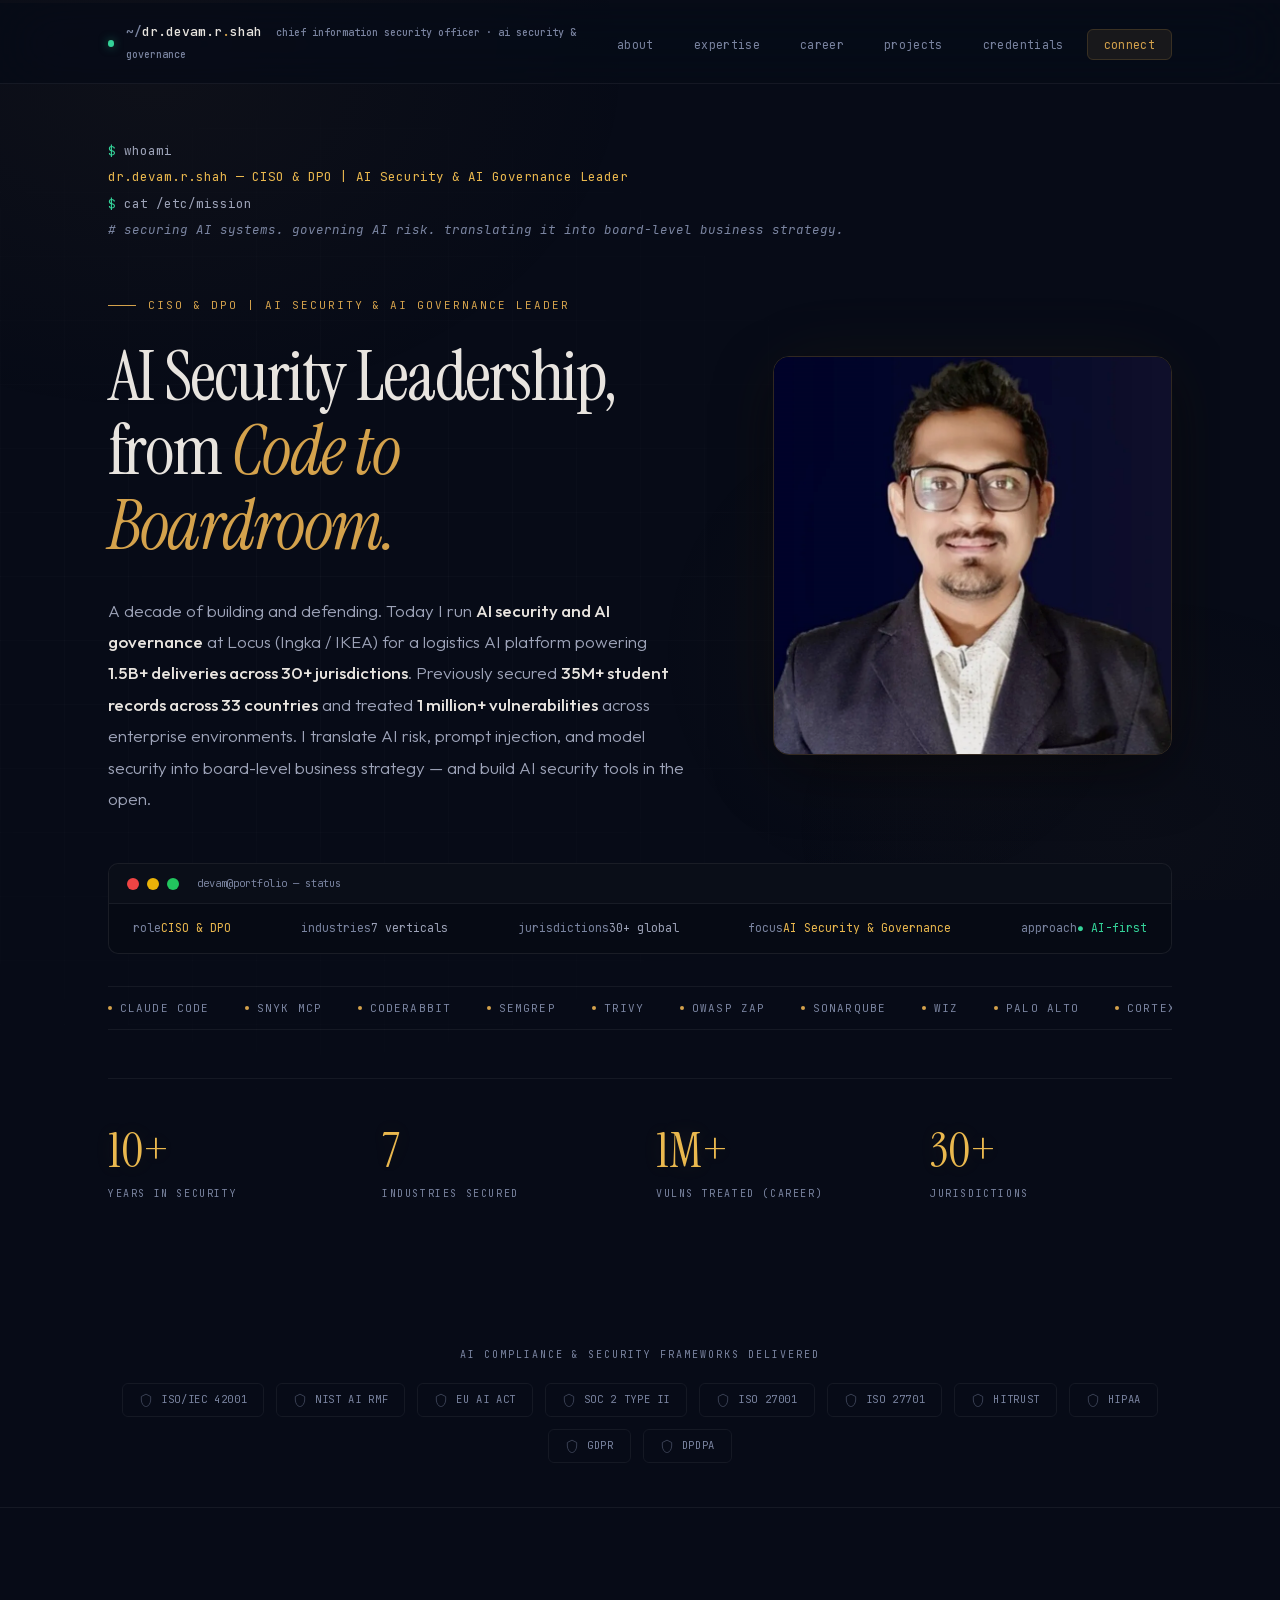
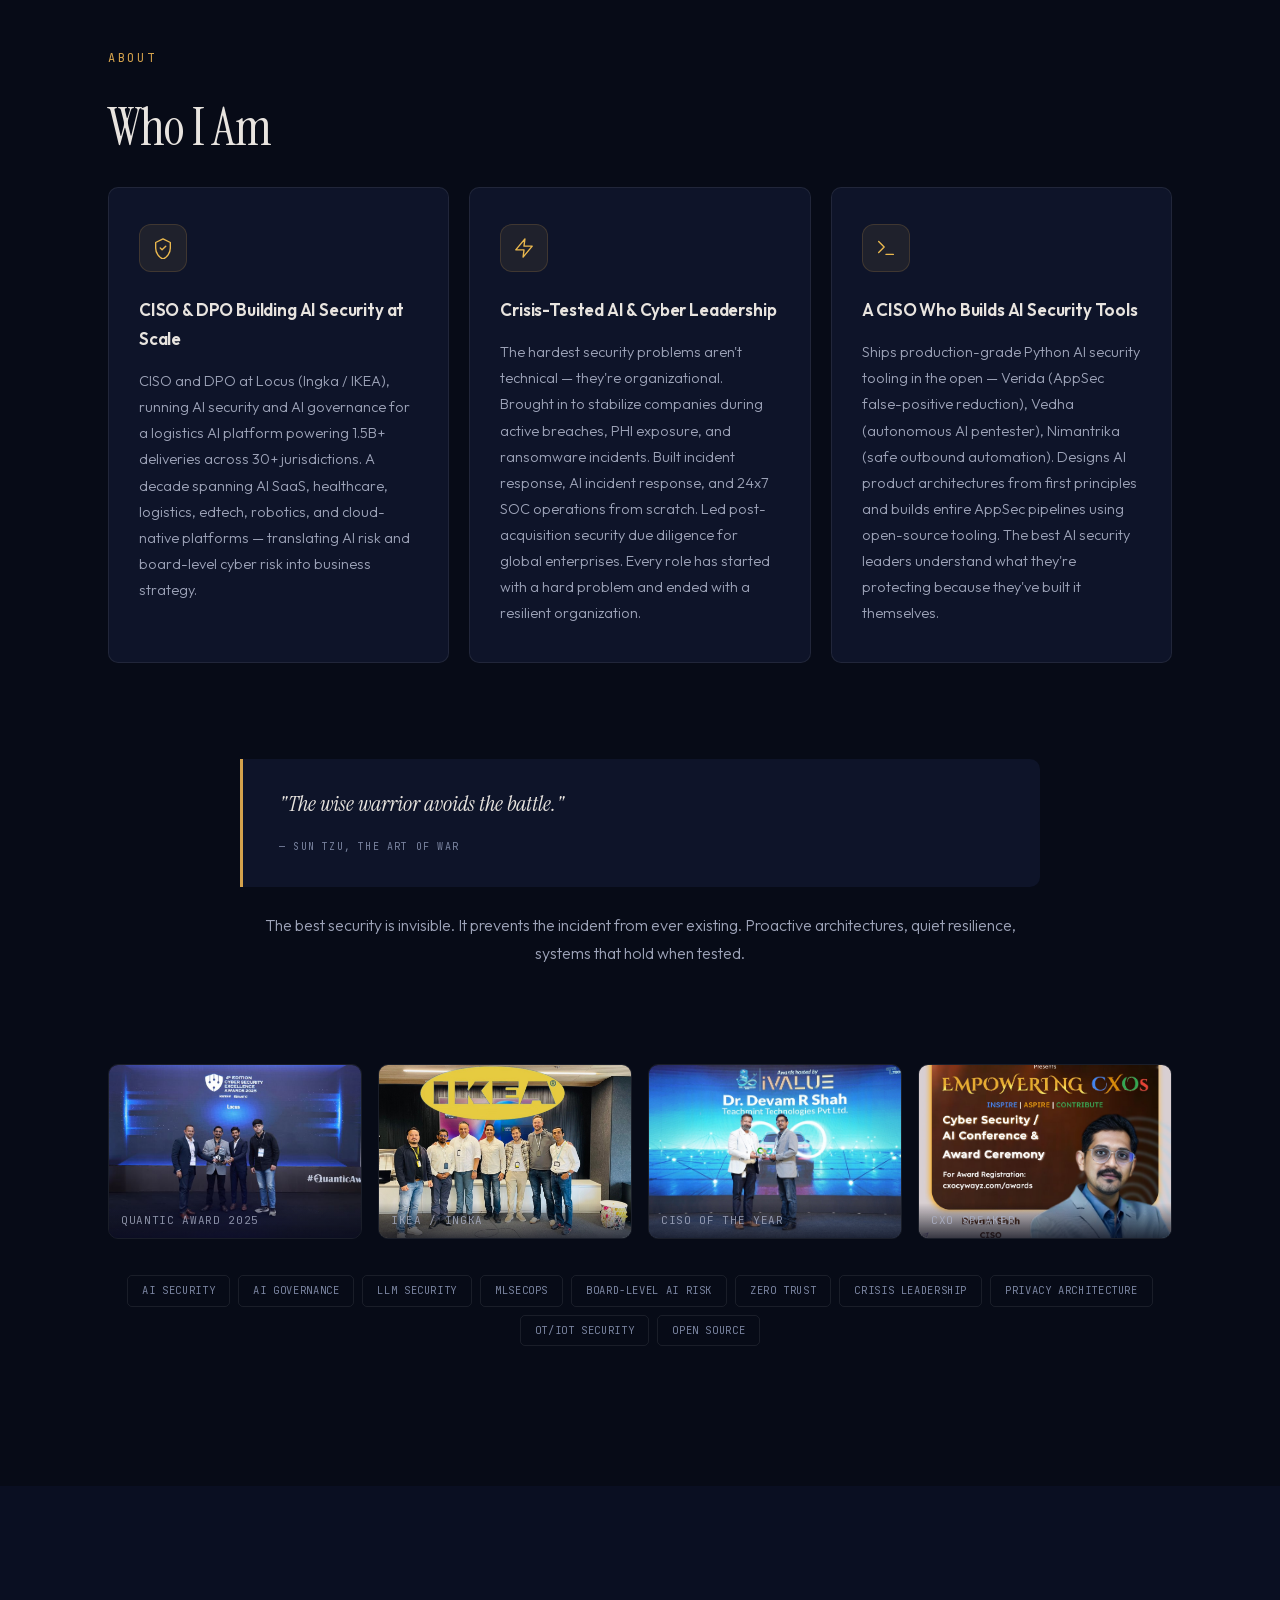
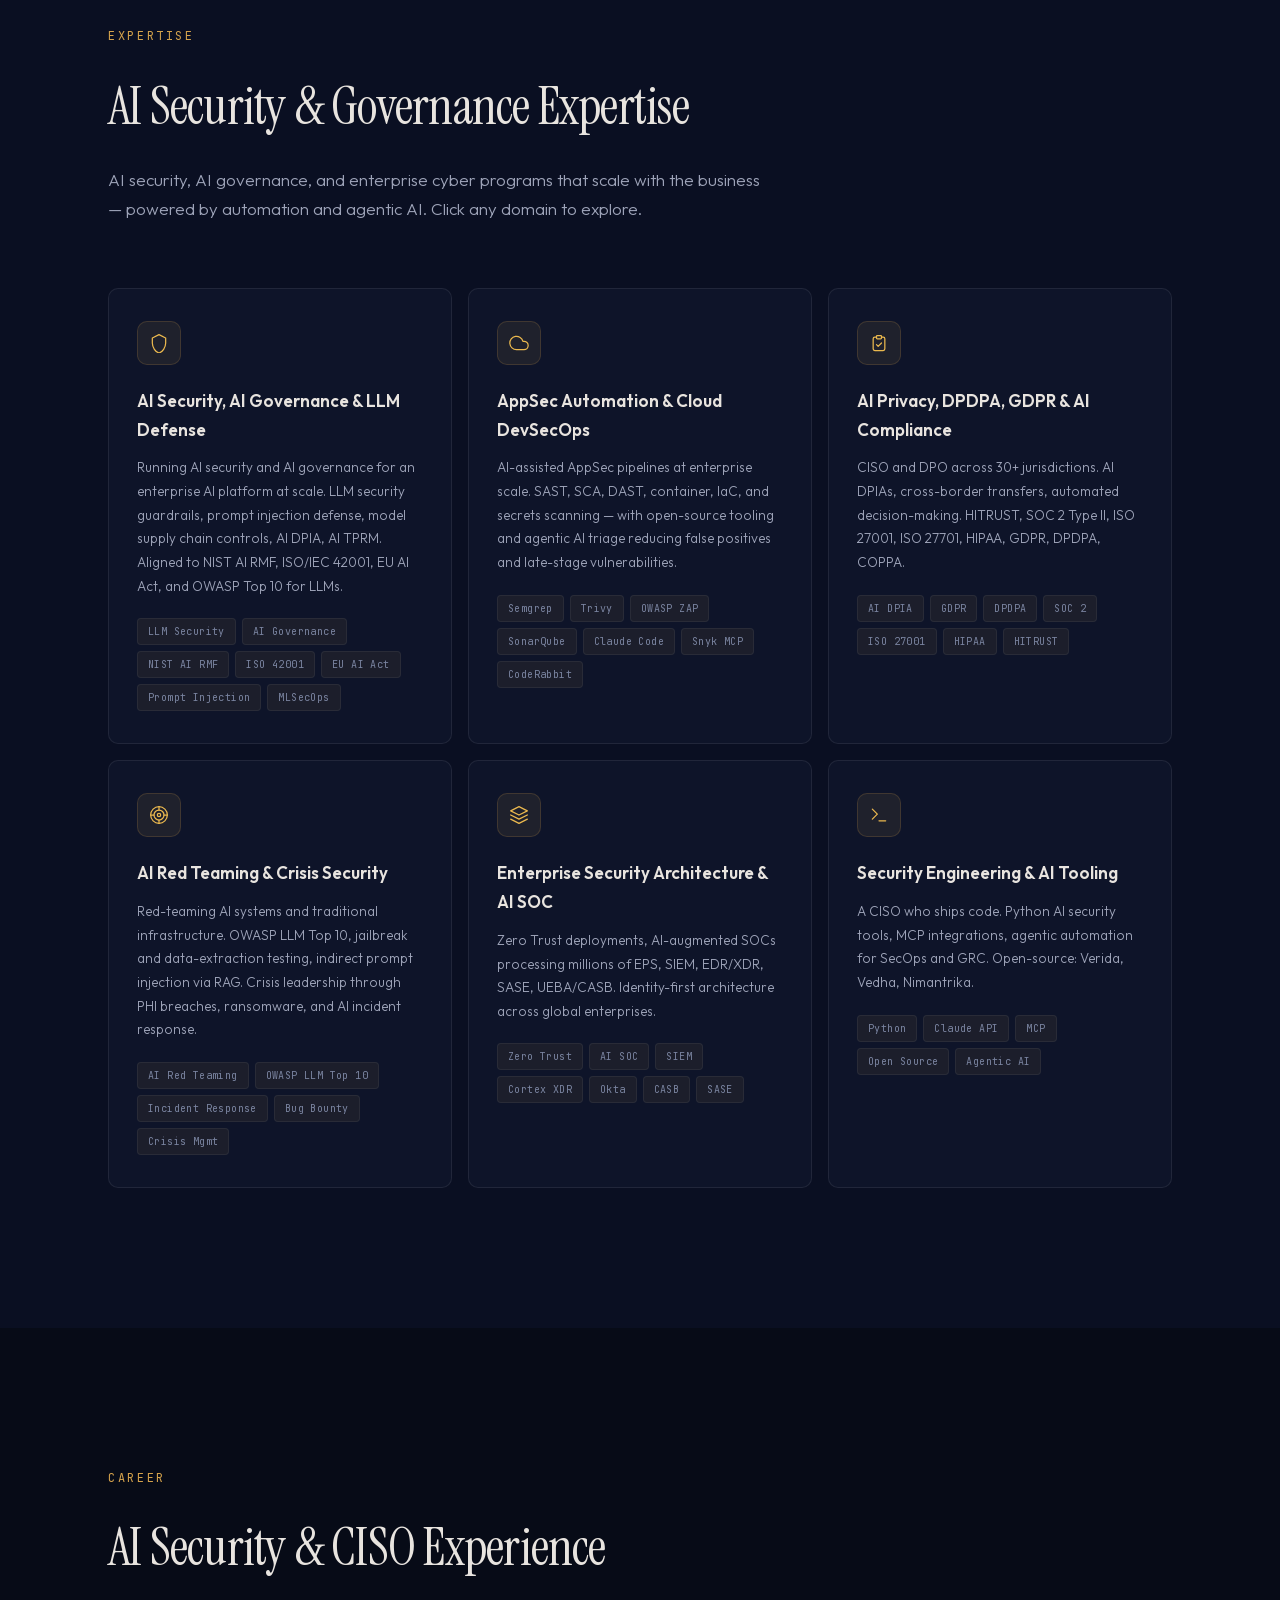
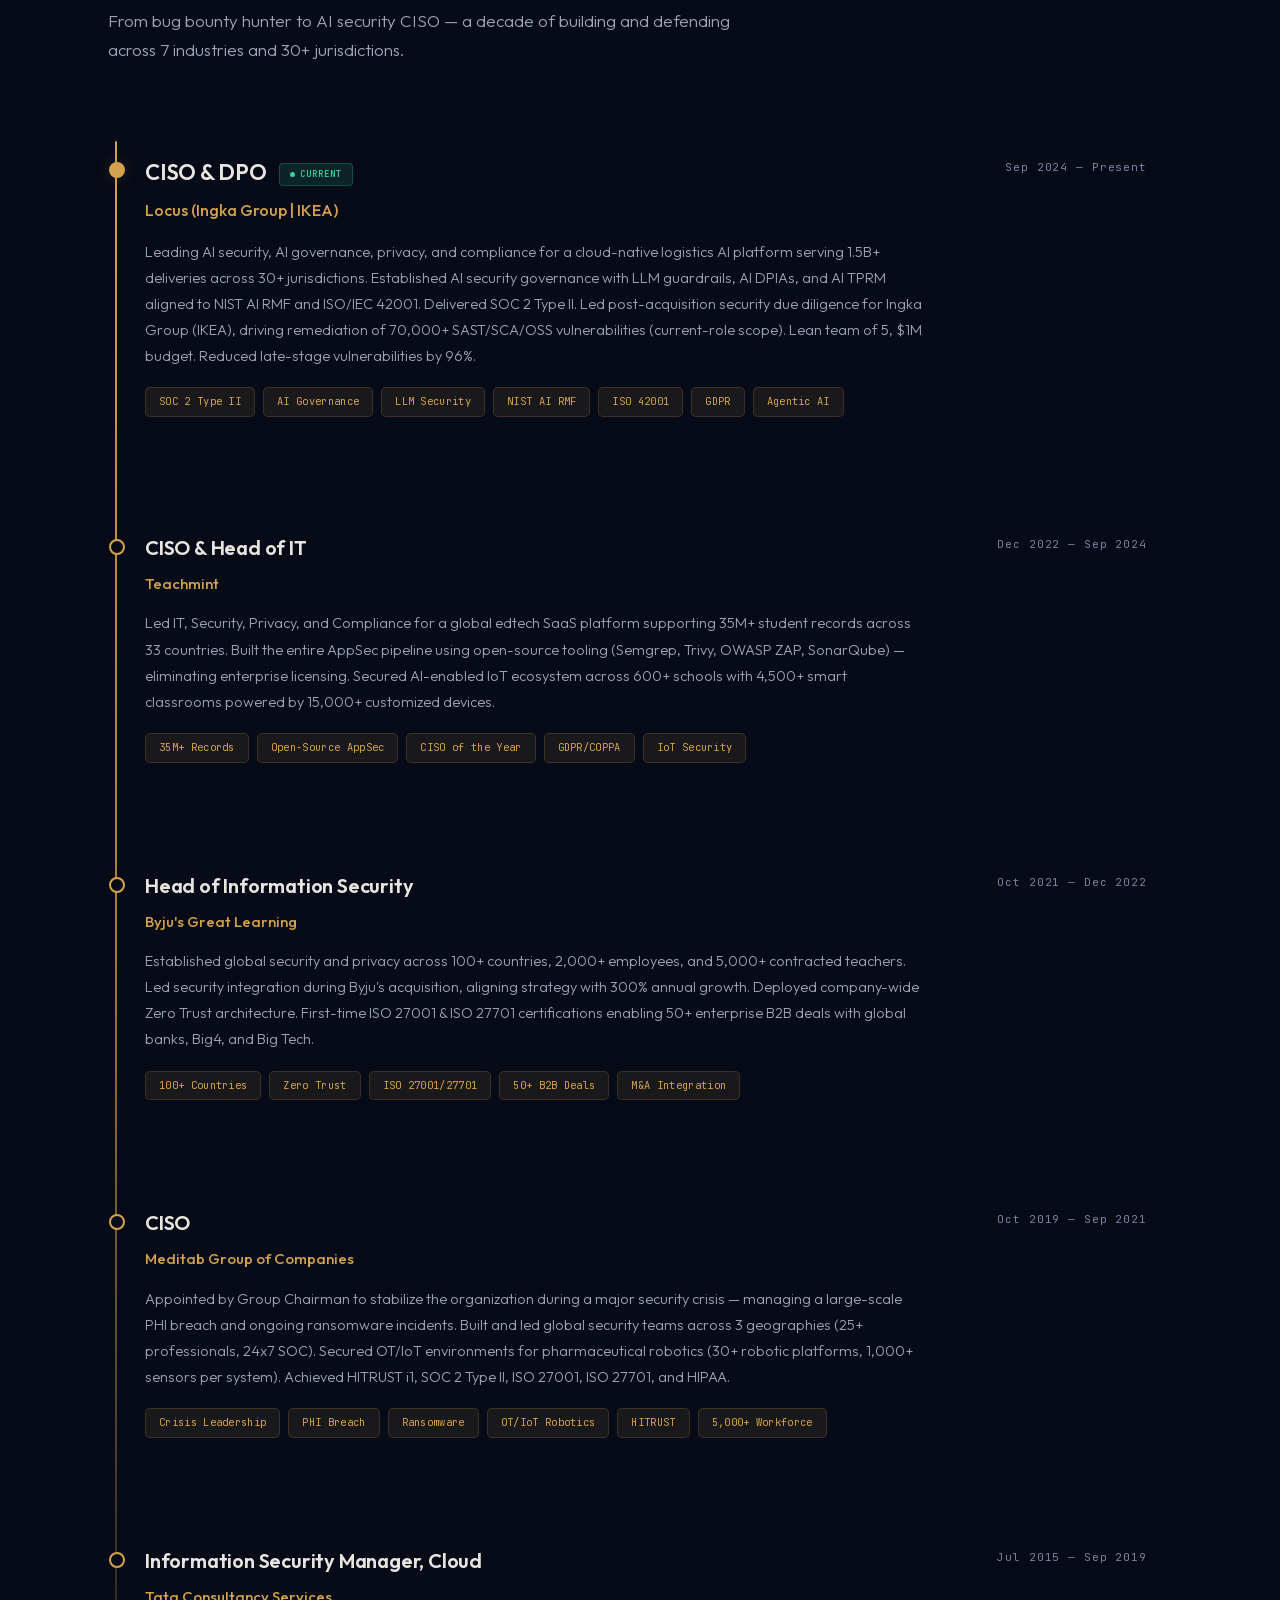
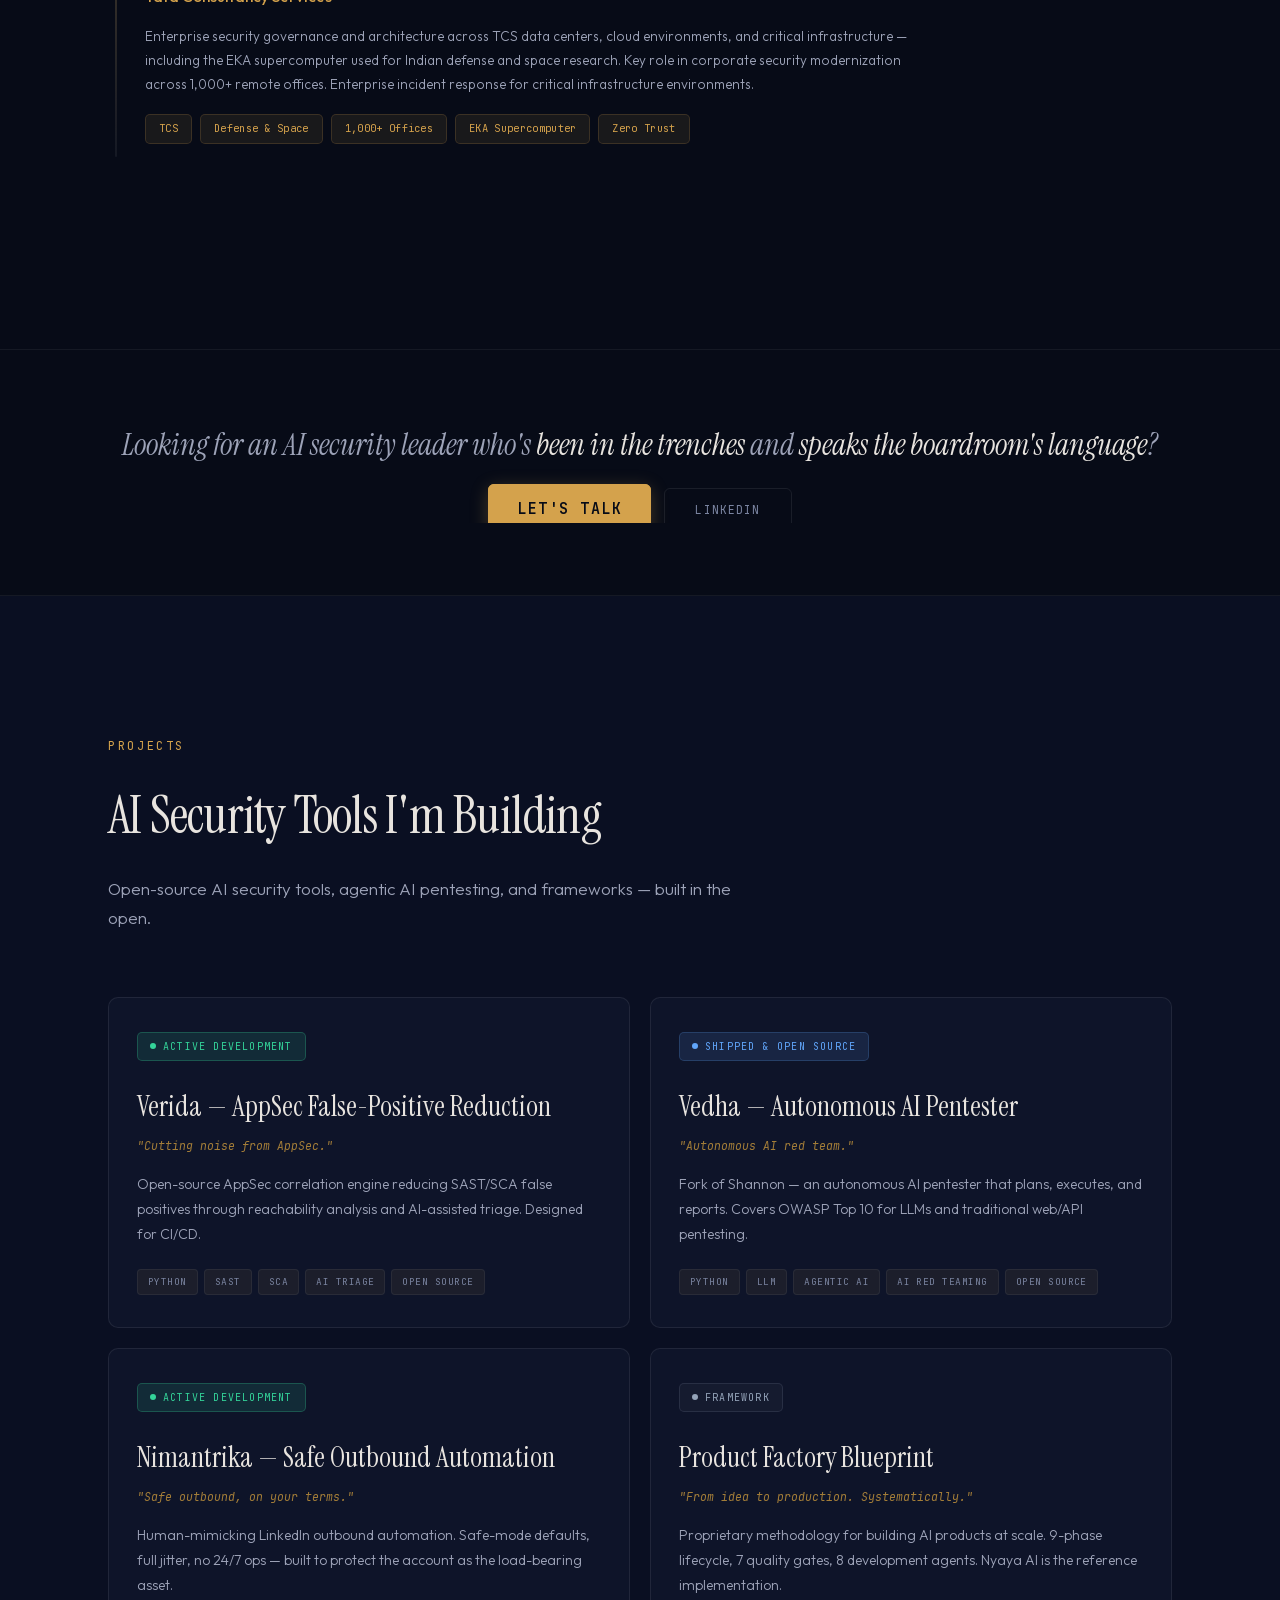
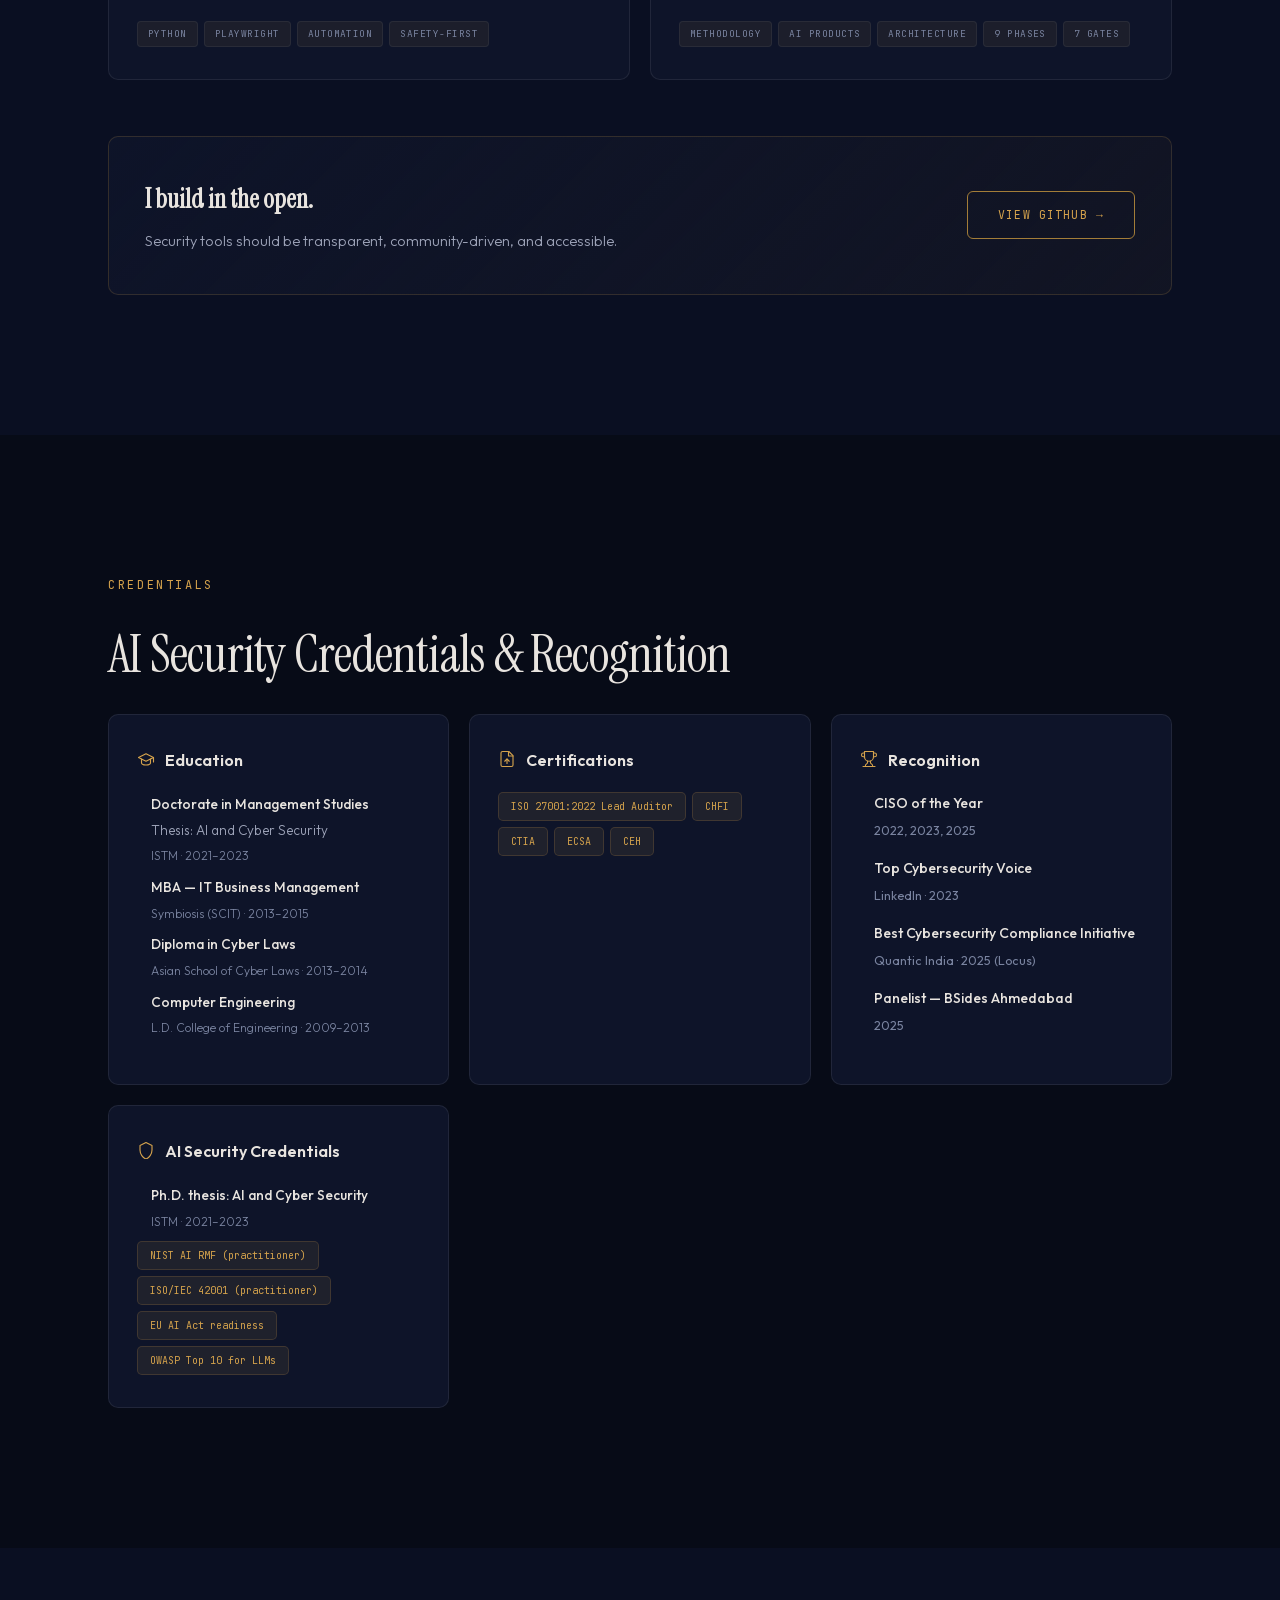
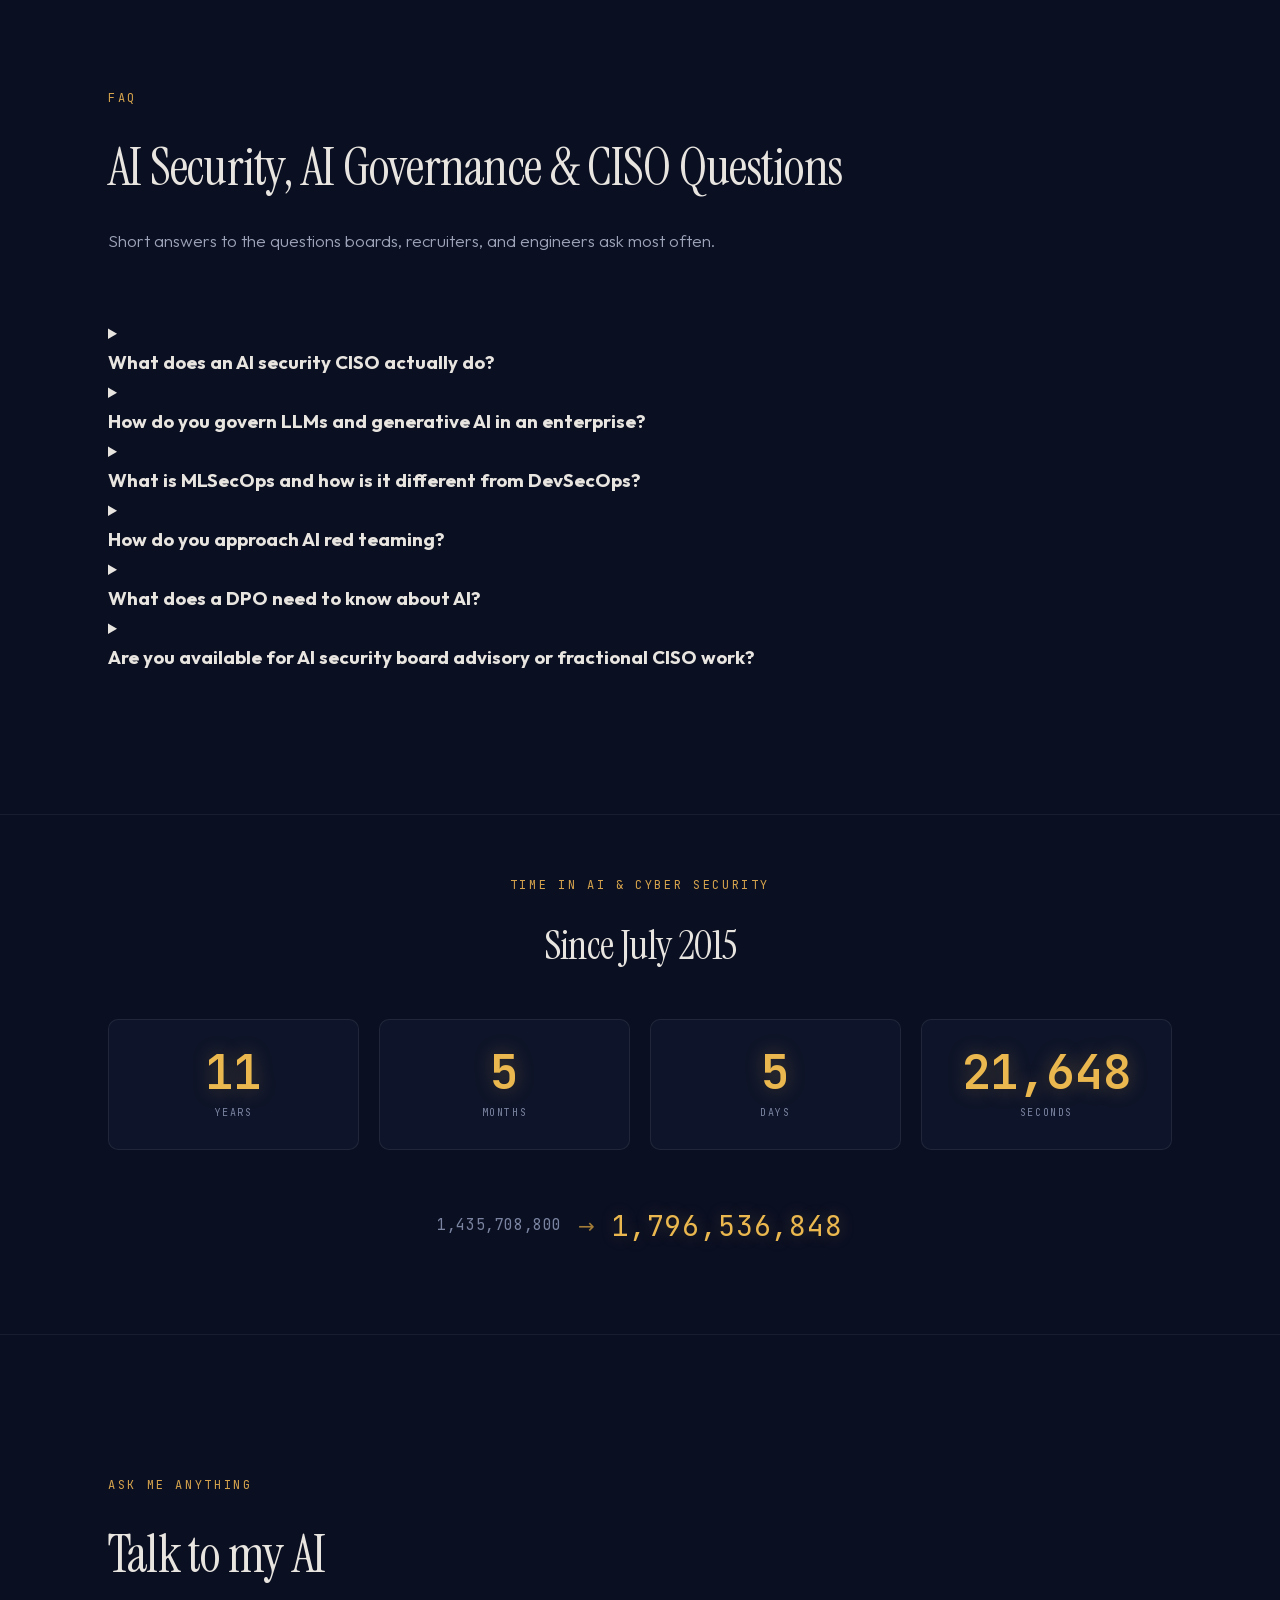
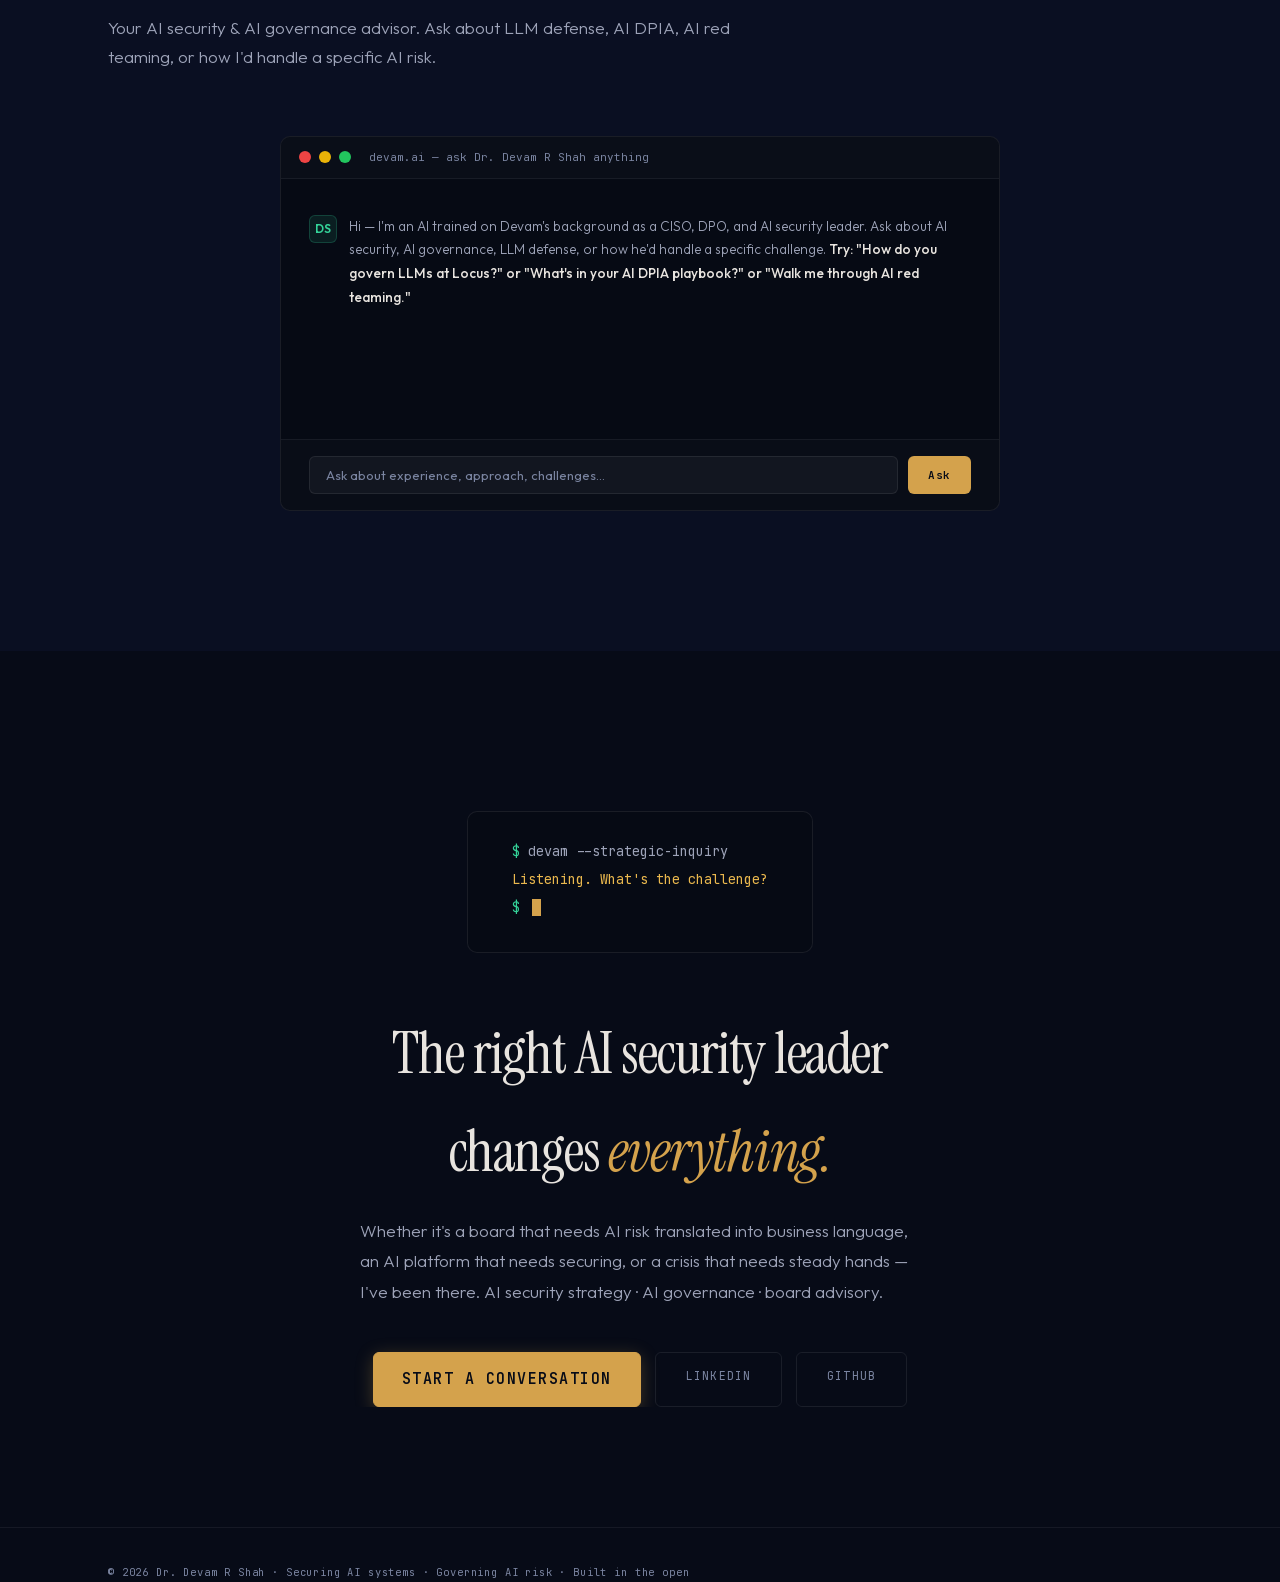
==== commit 637ce00a: "perf: self-host fonts + shrink hero animation delays - Self-host Outfit, JetBrains Mono, Instrument " ====
--- a/index.html
+++ b/index.html
@@ -9,7 +9,7 @@
   <meta name="apple-mobile-web-app-capable" content="yes">
   <meta name="apple-mobile-web-app-status-bar-style" content="black-translucent">
   <meta name="referrer" content="strict-origin-when-cross-origin">
-  <meta http-equiv="Content-Security-Policy" content="default-src 'self'; script-src 'self' https://plausible.io; style-src 'self' 'unsafe-inline' https://fonts.googleapis.com; font-src 'self' https://fonts.gstatic.com; img-src 'self' data:; connect-src 'self' https://plausible.io; frame-ancestors 'none'; base-uri 'self'; form-action 'self'">
+  <meta http-equiv="Content-Security-Policy" content="default-src 'self'; script-src 'self' https://plausible.io; style-src 'self' 'unsafe-inline'; font-src 'self'; img-src 'self' data:; connect-src 'self' https://plausible.io; frame-ancestors 'none'; base-uri 'self'; form-action 'self'">
   <meta http-equiv="X-Content-Type-Options" content="nosniff">
 
   <title>Dr. Devam R Shah — CISO & AI Security Leader</title>
@@ -64,11 +64,9 @@
   <!-- Preload LCP hero -->
   <link rel="preload" as="image" href="assets/website_headshot.webp" type="image/webp" fetchpriority="high">
 
-  <!-- Fonts -->
-  <link rel="preconnect" href="https://fonts.googleapis.com">
-  <link rel="preconnect" href="https://fonts.gstatic.com" crossorigin>
-  <link rel="preload" as="style" href="https://fonts.googleapis.com/css2?family=Instrument+Serif:ital@0;1&family=JetBrains+Mono:ital,wght@0,300;0,400;0,500;0,600;1,400&family=Outfit:wght@300;400;500;600;700&display=swap" onload="this.onload=null;this.rel='stylesheet'">
-  <noscript><link href="https://fonts.googleapis.com/css2?family=Instrument+Serif:ital@0;1&family=JetBrains+Mono:ital,wght@0,300;0,400;0,500;0,600;1,400&family=Outfit:wght@300;400;500;600;700&display=swap" rel="stylesheet"></noscript>
+  <!-- Preload critical fonts (self-hosted, latin subset) -->
+  <link rel="preload" as="font" type="font/woff2" href="fonts/outfit-var.woff2" crossorigin>
+  <link rel="preload" as="font" type="font/woff2" href="fonts/instrument-serif.woff2" crossorigin>
 
   <!-- Stylesheets -->
   <link rel="stylesheet" href="css/bundle.min.css">
--- a/css/bundle.min.css
+++ b/css/bundle.min.css
@@ -1 +1 @@
-/*base*/.sr-only{position:absolute !important;width:1px;height:1px;padding:0;margin:-1px;overflow:hidden;clip:rect(0,0,0,0);white-space:nowrap;border:0}:root{--bg-deep:#070b17;--bg-primary:#0a0f22;--bg-card:#0e1429;--bg-card-hover:#151e40;--bg-terminal:#060a14;--text-h:#e8e4df;--text-body:#9da3b8;--text-muted:#7a84a0;--gold:#d4a24c;--gold-bright:#eab84e;--gold-dim:#a37d38;--gold-glow:rgba(212,162,76,0.09);--gold-glow-s:rgba(212,162,76,0.18);--gold-border:rgba(212,162,76,0.18);--gold-tag:rgba(212,162,76,0.07);--green:#34d399;--green-dim:rgba(52,211,153,0.12);--blue:#60a5fa;--blue-dim:rgba(96,165,250,0.12);--slate:#94a3b8;--border:rgba(255,255,255,0.06);--border-card:rgba(255,255,255,0.08);--serif:'Instrument Serif',Georgia,serif;--sans:'Outfit',system-ui,sans-serif;--mono:'JetBrains Mono',monospace;--radius:10px;--section-pad:140px}*,*::before,*::after{margin:0;padding:0;box-sizing:border-box}html,body{overflow-x:hidden;width:100%;max-width:100vw}html{scroll-behavior:smooth;scroll-snap-type:y proximity;scroll-padding-top:75px}body{font-family:var(--sans);background:var(--bg-deep);color:var(--text-h);line-height:1.7;font-size:16px;-webkit-font-smoothing:antialiased;-moz-osx-font-smoothing:grayscale;text-rendering:optimizeLegibility;font-feature-settings:'kern' 1,'liga' 1,'calt' 1;-webkit-text-size-adjust:100%;position:relative}::selection{background:var(--gold);color:var(--bg-deep)}a{color:inherit;text-decoration:none}:focus-visible{outline:2px solid var(--gold);outline-offset:2px}:focus:not(:focus-visible){outline:none}.metric-val,.clock-val,.section-heading,.hero h1{font-optical-sizing:auto}body::before{content:'';position:fixed;inset:0;background:repeating-linear-gradient(0deg,transparent,transparent 3px,rgba(255,255,255,0.004) 3px,rgba(255,255,255,0.004) 4px);pointer-events:none;z-index:9998}body::after{content:'';position:fixed;inset:0;background:radial-gradient(ellipse 700px 500px at 12% 8%,rgba(212,162,76,0.04) 0%,rgba(212,162,76,0.02) 35%,transparent 70%),radial-gradient(ellipse 500px 350px at 88% 92%,rgba(212,162,76,0.025) 0%,rgba(212,162,76,0.01) 40%,transparent 70%);pointer-events:none;z-index:0}section,header,footer{overflow-x:hidden;max-width:100%}.container{max-width:1160px;overflow-x:hidden}.snap-section{scroll-snap-align:start;scroll-snap-stop:normal}.snap-section.hero{min-height:100vh;min-height:100dvh}section{padding:var(--section-pad) 0;position:relative;z-index:1}.section-label{font-family:var(--mono);font-size:12px;text-transform:uppercase;letter-spacing:.22em;color:var(--gold);margin-bottom:16px}.section-heading{font-family:var(--serif);font-size:clamp(34px,4vw,52px);font-weight:400;letter-spacing:-.015em;margin-bottom:16px}.hero-desc,.about-card p,.about-philosophy,.tl-desc,.proj-card>p,.section-sub,.chat-bubble,.oss-cta p,.exp-tile p,.contact-sub,.cred-item{text-align:left;hyphens:manual;-webkit-hyphens:manual;overflow-wrap:break-word}.section-sub{font-size:17px;color:var(--text-body);font-weight:300;line-height:1.7;max-width:660px;margin-bottom:64px}svg{image-rendering:-webkit-optimize-contrast;image-rendering:crisp-edges}img{image-rendering:auto;-webkit-transform:translateZ(0);transform:translateZ(0)}@media (-webkit-min-device-pixel-ratio:2),(min-resolution:192dpi){body{font-weight:300}h1,h2,h3,.tl-role,.section-heading{font-weight:inherit}.exp-tag,.tag-pill,.tl-badge,.cert-pill,.proj-stack span,.counter-digit,.ticker-item,.epoch-fixed,.epoch-live,.clock-label,.metric-label,.section-label,.hero-eyebrow,.nav-id,.term-line,.ct-line,.chat-bubble,.panel-body{-webkit-font-smoothing:subpixel-antialiased}}@media (-webkit-min-device-pixel-ratio:2),(min-resolution:192dpi){header,.tool-ticker,.hero-metrics,.live-clock-section{border-width:0.5px}.exp-tile,.proj-card,.about-photo-main,.photo-grid-item,.cred-block,.clock-unit,.chat-window,.hero-panel,.about-quote,.lightbox img,.lightbox-close,.lightbox-caption,.contact-term,.shortcuts-box,.tag-pill,.exp-tag,.tl-badge,.cert-pill,.proj-status,.counter-digit,.c-btn.ghost,nav a,.mobile-menu-btn{border-width:0.5px}footer{border-top-width:0.5px}.panel-bar,.chat-bar{border-bottom-width:0.5px}.chat-input-area{border-top-width:0.5px}.chat-input{border-width:0.5px}.timeline::before{width:1px}.tl-node{border-width:2px}.about-quote{border-left-width:2px}.scroll-progress{height:2px}}@keyframes fadeIn{from{opacity:0}to{opacity:1}}@keyframes fadeUp{from{opacity:0;transform:translateY(24px)}to{opacity:1;transform:translateY(0)}}@keyframes blink{0%,100%{opacity:1}50%{opacity:0}}@keyframes pulse{0%,100%{opacity:1}50%{opacity:.35}}.reveal{opacity:0;transform:translateY(28px);transition:opacity .65s cubic-bezier(.16,1,.3,1),transform .65s cubic-bezier(.16,1,.3,1)}.reveal.vis{opacity:1;transform:translateY(0)}.stagger>*{opacity:0;transform:translateY(18px);transition:opacity .5s cubic-bezier(.16,1,.3,1),transform .5s cubic-bezier(.16,1,.3,1)}.stagger.vis>*:nth-child(1){transition-delay:0s}.stagger.vis>*:nth-child(2){transition-delay:.07s}.stagger.vis>*:nth-child(3){transition-delay:.14s}.stagger.vis>*:nth-child(4){transition-delay:.21s}.stagger.vis>*:nth-child(5){transition-delay:.28s}.stagger.vis>*:nth-child(6){transition-delay:.35s}.stagger.vis>*{opacity:1;transform:none}.decrypt-reveal{opacity:0;filter:blur(6px);transform:translateY(12px);transition:opacity .8s cubic-bezier(.16,1,.3,1),filter 1s cubic-bezier(.16,1,.3,1),transform .7s cubic-bezier(.16,1,.3,1)}.decrypt-reveal.vis{opacity:1;filter:blur(0);transform:translateY(0)}body.hacker-mode{background:#000 !important}body.hacker-mode *{color:#0f0 !important;border-color:rgba(0,255,0,0.2) !important}body.hacker-mode .scroll-progress{background:#0f0 !important}@media (prefers-reduced-motion:reduce){*,*::before,*::after{animation-duration:0.01ms !important;animation-iteration-count:1 !important;transition-duration:0.01ms !important;scroll-behavior:auto !important}.reveal{opacity:1;transform:none}.stagger>*{opacity:1;transform:none}.ticker-track{animation:none}.metric-label{opacity:1;transform:none}.decrypt-reveal{opacity:1;filter:none;transform:none}}/*layout*/.container{max-width:1160px;margin:0 auto;padding:0 48px;position:relative;z-index:1}.scroll-progress{position:fixed;top:0;left:0;height:3px;background:linear-gradient(90deg,var(--gold),var(--gold-bright));z-index:10001;width:0;transition:width .1s linear}header{position:fixed;top:3px;left:0;right:0;z-index:1000;padding:18px 0;background:rgba(7,11,23,0.82);-webkit-backdrop-filter:blur(32px) saturate(1.6);backdrop-filter:blur(32px) saturate(1.6);border-bottom:1px solid var(--border);transition:padding .35s}header.scrolled{padding:11px 0}header .container{display:flex;justify-content:space-between;align-items:center}.nav-brand{display:flex;align-items:center;gap:12px;text-decoration:none}.nav-dot{width:7px;height:7px;border-radius:50%;background:var(--green);box-shadow:0 0 10px rgba(52,211,153,0.5);animation:pulse 2.5s ease infinite}.nav-id{font-family:var(--mono);font-size:13px;font-weight:500}.nav-id .slash{color:var(--text-muted)}.nav-id .dot{color:var(--gold)}nav ul{display:flex;gap:6px;list-style:none}nav a{font-family:var(--mono);font-size:11.5px;letter-spacing:.03em;color:var(--text-muted);text-decoration:none;padding:7px 16px;border-radius:6px;border:1px solid transparent;transition:all .25s}nav a:hover,nav a.active{color:var(--gold);border-color:var(--gold-border);background:var(--gold-glow)}.nav-cta{color:var(--gold) !important;border-color:var(--gold-border) !important;background:var(--gold-glow) !important}.mobile-menu-btn{display:none;background:none;border:1px solid var(--border);border-radius:6px;padding:7px 14px;cursor:pointer;font-family:var(--mono);font-size:11px;color:var(--text-muted);-webkit-tap-highlight-color:transparent}footer{padding:36px 0;border-top:1px solid var(--border)}.footer-inner{display:flex;justify-content:space-between;align-items:center;flex-wrap:wrap;gap:16px}footer p{font-family:var(--mono);font-size:10.5px;color:var(--text-muted);letter-spacing:.08em}.back-to-top{position:fixed;bottom:32px;right:32px;width:44px;height:44px;border-radius:10px;background:var(--bg-card);border:1px solid var(--border-card);color:var(--text-muted);display:flex;align-items:center;justify-content:center;cursor:pointer;z-index:999;opacity:0;transform:translateY(10px);transition:all .3s;font-size:18px;-webkit-tap-highlight-color:transparent}.back-to-top.show{opacity:1;transform:translateY(0)}.back-to-top:hover{color:var(--gold);border-color:var(--gold-border);background:var(--bg-card-hover)}.contact-section{padding:160px 0 120px;text-align:center}.contact-term{display:inline-block;background:var(--bg-terminal);border:1px solid var(--border-card);border-radius:var(--radius);padding:28px 44px;margin-bottom:52px;text-align:left;font-family:var(--mono);font-size:13.5px}.ct-line{margin-bottom:5px}.ct-p{color:var(--green)}.ct-c{color:var(--text-body)}.ct-o{color:var(--gold-bright)}.ct-cursor{display:inline-block;width:9px;height:17px;background:var(--gold);vertical-align:middle;animation:blink 1s step-end infinite;margin-left:4px}.contact-section h2{font-family:var(--serif);font-size:clamp(38px,5vw,58px);font-weight:400;letter-spacing:-.02em;margin-bottom:14px}.contact-section h2 em{font-style:italic;color:var(--gold)}.contact-sub{font-size:17px;color:var(--text-body);font-weight:300;margin-bottom:44px;max-width:560px;margin-left:auto;margin-right:auto;line-height:1.8}.contact-actions{display:flex;justify-content:center;gap:14px;flex-wrap:wrap}.c-btn{font-family:var(--mono);font-size:11.5px;text-transform:uppercase;letter-spacing:.1em;text-decoration:none;padding:13px 30px;border-radius:6px;transition:all .25s;-webkit-tap-highlight-color:transparent}.c-btn.primary{background:var(--gold);color:var(--bg-deep);border:1px solid var(--gold);font-weight:700;font-size:15px;padding:14px 28px;box-shadow:0 4px 18px rgba(234,184,78,0.25)}.c-btn.primary:hover{background:var(--gold-dim);border-color:var(--gold-dim);transform:translateY(-1px);box-shadow:0 8px 24px rgba(234,184,78,0.35)}.c-btn.ghost{color:var(--text-muted);border:1px solid var(--border-card);font-weight:400}.c-btn.ghost:hover{color:var(--gold);border-color:var(--gold-border);background:var(--gold-glow)}.trust-bar{padding:44px 0;border-bottom:1px solid var(--border);position:relative;z-index:1}.trust-bar-label{font-family:var(--mono);font-size:10px;text-transform:uppercase;letter-spacing:.2em;color:var(--text-muted);text-align:center;margin-bottom:20px}.trust-bar-items{display:flex;justify-content:center;align-items:center;gap:12px;flex-wrap:wrap}.trust-item{font-family:var(--mono);font-size:10.5px;letter-spacing:.06em;color:var(--text-muted);text-transform:uppercase;padding:7px 16px;border:1px solid var(--border);border-radius:6px;transition:all .3s;display:flex;align-items:center;gap:8px;cursor:default}.trust-item:hover{color:var(--gold);border-color:var(--gold-border);background:var(--gold-glow)}.trust-item svg{width:14px;height:14px;opacity:.5;transition:opacity .3s}.trust-item:hover svg{opacity:1}.mid-cta{text-align:center;padding:72px 0;position:relative;z-index:1;border-top:1px solid var(--border);border-bottom:1px solid var(--border)}.mid-cta-text{font-family:var(--serif);font-size:clamp(22px,3vw,30px);font-weight:400;color:var(--text-body);margin-bottom:28px;font-style:italic;line-height:1.5}.mid-cta-text strong{color:var(--text-h);font-weight:400}.mid-cta-text em{color:var(--gold)}.mid-cta .c-btn+.c-btn{margin-left:10px}.skip-link{position:absolute;top:-100px;left:16px;z-index:10002;background:var(--gold);color:var(--bg-deep);padding:10px 20px;border-radius:6px;font-family:var(--mono);font-size:13px;font-weight:600;text-decoration:none;transition:top 0.2s}.skip-link:focus{top:10px}/*hero*/.hero{min-height:100vh;min-height:100dvh;display:flex;align-items:center;position:relative;padding:140px 0 100px;overflow-x:hidden;overflow-y:visible}.hero-grid-bg{position:absolute;inset:0;background-image:linear-gradient(rgba(255,255,255,0.025) 1px,transparent 1px),linear-gradient(90deg,rgba(255,255,255,0.025) 1px,transparent 1px);background-size:64px 64px;mask-image:radial-gradient(ellipse 70% 60% at 25% 45%,black 0%,transparent 80%);-webkit-mask-image:radial-gradient(ellipse 70% 60% at 25% 45%,black 0%,transparent 80%)}.hero::after{content:'';position:absolute;top:50%;right:10%;width:500px;height:500px;transform:translate(0,-50%);background:radial-gradient(circle,rgba(212,162,76,0.035) 0%,transparent 70%);pointer-events:none;z-index:0}.hero-content{position:relative;z-index:2;width:100%}.hero-terminal{font-family:var(--mono);font-size:12.5px;margin-bottom:56px;opacity:0;animation:fadeIn .5s ease .2s forwards}.term-line{margin-bottom:5px;opacity:0;transform:translateX(-8px)}.term-prompt{color:var(--green)}.term-cmd{color:var(--text-body)}.term-out{color:var(--gold-bright)}.term-comment{color:var(--text-muted);font-style:italic}.hero-layout{display:grid;grid-template-columns:55% 1fr;gap:80px;align-items:center}.hero-text{opacity:0;animation:fadeUp .7s ease .7s forwards}.hero-eyebrow{font-family:var(--mono);font-size:11px;text-transform:uppercase;letter-spacing:.18em;color:var(--gold);margin-bottom:24px;display:flex;align-items:center;gap:12px}.hero-eyebrow::before{content:'';width:28px;height:1px;background:var(--gold)}.hero h1{font-family:var(--serif);font-size:clamp(44px,5.5vw,74px);font-weight:400;line-height:1.06;letter-spacing:-.025em;margin-bottom:32px}.hero h1 em{font-style:italic;color:var(--gold)}.hero-desc{font-size:17px;color:var(--text-body);max-width:580px;line-height:1.85;font-weight:300;text-align:left;hyphens:manual;-webkit-hyphens:manual;overflow-wrap:break-word}.hero-desc strong{color:var(--text-h);font-weight:500}.hero-photo{display:flex;justify-content:center;align-items:center;opacity:0;transform:scale(0.96);animation:heroPhotoIn .9s cubic-bezier(.16,1,.3,1) .8s forwards}@keyframes heroPhotoIn{to{opacity:1;transform:scale(1)}}.hero-photo img{width:100%;max-width:420px;height:auto;display:block;border-radius:16px;border:1.5px solid rgba(212,162,76,0.2);box-shadow:0 20px 60px rgba(0,0,0,0.4),0 0 80px rgba(212,162,76,0.06);filter:contrast(1.04);transition:transform .4s cubic-bezier(.16,1,.3,1),box-shadow .4s ease}.hero-photo img:hover{transform:translateY(-4px);box-shadow:0 24px 72px rgba(0,0,0,0.45),0 0 100px rgba(212,162,76,0.1)}.hero-status-bar{margin-top:48px;background:var(--bg-terminal);border:1px solid var(--border-card);border-radius:var(--radius);overflow:hidden;opacity:0;animation:fadeIn .7s ease 1.2s forwards}.panel-body-horizontal{display:flex;justify-content:space-between;align-items:center;padding:16px 24px !important;line-height:1.4 !important;flex-wrap:wrap;gap:8px 24px}.panel-bar{display:flex;align-items:center;gap:8px;padding:11px 18px;border-bottom:1px solid var(--border);background:rgba(255,255,255,0.015)}.mac-dot{width:12px;height:12px;border-radius:50%;display:flex;align-items:center;justify-content:center;cursor:default;transition:all .25s;position:relative;overflow:hidden}.mac-dot.r{background:#ef4444}.mac-dot.y{background:#eab308}.mac-dot.g{background:#22c55e}.mac-dot::after{content:'';position:absolute;font-size:8px;font-weight:800;line-height:12px;color:rgba(0,0,0,0);transition:all .2s;font-family:system-ui;transform:scale(0)}.mac-dot.r::after{content:'\00d7'}.mac-dot.y::after{content:'\2013'}.mac-dot.g::after{content:'\2922'}.panel-bar:hover .mac-dot::after{color:rgba(0,0,0,0.6);transform:scale(1)}.panel-bar:hover .mac-dot.r{background:#ff6059;box-shadow:0 0 6px rgba(255,96,89,0.4)}.panel-bar:hover .mac-dot.y{background:#ffbd2e;box-shadow:0 0 6px rgba(255,189,46,0.4)}.panel-bar:hover .mac-dot.g{background:#28c840;box-shadow:0 0 6px rgba(40,200,64,0.4)}.panel-title{font-family:var(--mono);font-size:10.5px;color:var(--text-muted);margin-left:10px}.panel-body{padding:22px 22px 26px;font-family:var(--mono);font-size:11.5px;line-height:2.2}.pr{display:flex;justify-content:space-between;align-items:center}.pk{color:var(--text-muted)}.pv{color:var(--text-body);text-align:right}.pv.hl{color:var(--gold-bright)}.pv.gn{color:var(--green)}.bar-track{width:130px;height:4px;background:rgba(255,255,255,0.06);border-radius:2px;overflow:hidden}.bar-fill{height:100%;border-radius:2px;background:linear-gradient(90deg,var(--gold-dim),var(--gold-bright));width:0}.fill-xp{animation:fillXP 1.8s ease 1.8s forwards}.fill-bld{animation:fillBld 1.8s ease 2s forwards}@keyframes fillXP{to{width:88%}}@keyframes fillBld{to{width:65%}}.tool-ticker{margin-top:32px;overflow:hidden;border-top:1px solid var(--border);border-bottom:1px solid var(--border);padding:12px 0;opacity:0;animation:fadeIn .7s ease 1.6s forwards}.ticker-track{display:flex;gap:36px;animation:ticker 30s linear infinite;white-space:nowrap;width:max-content}.ticker-item{font-family:var(--mono);font-size:11px;color:var(--text-muted);text-transform:uppercase;letter-spacing:.1em;display:flex;align-items:center;gap:8px}.ticker-item .tdot{width:4px;height:4px;border-radius:50%;background:var(--gold)}@keyframes ticker{0%{transform:translateX(0)}100%{transform:translateX(-50%)}}.hero-metrics{display:grid;grid-template-columns:repeat(4,1fr);gap:32px;margin-top:48px;padding-top:48px;border-top:1px solid var(--border);opacity:0;animation:fadeUp .7s ease 1.4s forwards}.metric-val{font-family:var(--serif);font-size:48px;font-weight:400;line-height:1;color:var(--gold-bright);text-shadow:0 0 20px rgba(212,162,76,0.12);transition:text-shadow .6s ease}.metric-val.counting{text-shadow:0 0 40px rgba(212,162,76,0.3)}.metric-label{font-family:var(--mono);font-size:10px;text-transform:uppercase;letter-spacing:.16em;color:var(--text-muted);margin-top:10px;opacity:0;transform:translateY(8px);transition:opacity .5s ease,transform .5s ease}.metric-label.show{opacity:1;transform:translateY(0)}.reading-time{display:none}/*about*/.about-cards{display:grid;grid-template-columns:repeat(3,1fr);gap:20px;margin-bottom:48px}.about-card{background:var(--bg-card);border:1px solid var(--border-card);border-radius:var(--radius);padding:36px 30px;position:relative;overflow:hidden;transition:all .35s ease;cursor:default}.about-card::before{content:'';position:absolute;top:0;left:0;width:100%;height:2.5px;background:linear-gradient(90deg,var(--gold),var(--gold-dim));transform:scaleX(0);transform-origin:left;transition:transform .45s}.about-card:hover{border-color:var(--gold-border);background:var(--bg-card-hover);transform:translateY(-3px);box-shadow:0 12px 40px rgba(0,0,0,0.25),0 0 0 1px rgba(212,162,76,0.1)}.about-card:hover::before{transform:scaleX(1)}.about-card-icon{width:48px;height:48px;background:var(--gold-glow);border:1px solid var(--gold-border);border-radius:12px;display:flex;align-items:center;justify-content:center;color:var(--gold-bright);margin-bottom:24px}.about-card-icon svg{width:22px;height:22px}.about-card h3{font-size:17px;font-weight:600;margin-bottom:14px;color:var(--text-h);letter-spacing:-.01em}.about-card p{font-size:14.5px;color:var(--text-body);font-weight:300;line-height:1.8;margin-bottom:0}.about-quote-row{max-width:800px;margin:0 auto 48px;text-align:center;padding:48px 0}.about-quote{background:var(--bg-card);border-left:3px solid var(--gold);padding:28px 36px;border-radius:0 var(--radius) var(--radius) 0;margin-bottom:24px;text-align:left;transition:all .35s ease}.about-quote:hover{border-left-width:4px;background:var(--bg-card-hover);box-shadow:0 4px 20px rgba(0,0,0,0.15)}.about-quote blockquote{font-family:var(--serif);font-size:22px;font-style:italic;color:var(--text-h);line-height:1.55;margin-bottom:10px}.about-quote cite{font-family:var(--mono);font-size:10px;color:var(--text-muted);text-transform:uppercase;letter-spacing:.12em;font-style:normal}.about-philosophy{font-size:16px;color:var(--text-body);font-weight:300;line-height:1.8;margin-bottom:0;text-align:center}.about-gallery{display:grid;grid-template-columns:repeat(4,1fr);gap:16px;margin-bottom:36px}.photo-grid-item{border-radius:10px;overflow:hidden;border:1px solid var(--border-card);aspect-ratio:16 / 11;cursor:pointer;transition:all .35s ease;position:relative}.photo-grid-item img{width:100%;height:100%;object-fit:cover;transition:transform .4s ease}.photo-grid-item:hover{border-color:var(--gold-border);transform:translateY(-3px);box-shadow:0 8px 32px rgba(0,0,0,0.25),0 0 0 1px rgba(212,162,76,0.1)}.photo-grid-item:hover img{transform:scale(1.04)}.photo-grid-item .photo-caption{position:absolute;bottom:0;left:0;right:0;padding:8px 12px;background:linear-gradient(0deg,rgba(7,11,23,0.9) 0%,transparent 100%);font-family:var(--mono);font-size:11px;color:var(--text-body);text-transform:uppercase;letter-spacing:.06em;opacity:0.85;transition:opacity .3s}.photo-grid-item:hover .photo-caption{opacity:1}@media (hover:none){.photo-grid-item .photo-caption{opacity:1}}.about-tags{display:flex;flex-wrap:wrap;gap:8px;justify-content:center}.tag-cloud{display:flex;flex-wrap:wrap;gap:8px}.tag-pill{font-family:var(--mono);font-size:10.5px;text-transform:uppercase;letter-spacing:.06em;padding:6px 14px;border:1px solid var(--border-card);color:var(--text-muted);border-radius:5px;transition:all .25s;cursor:default}.tag-pill:hover{border-color:var(--gold-dim);color:var(--gold);background:var(--gold-glow)}.lightbox{position:fixed;inset:0;background:rgba(7,11,23,0.95);z-index:10000;display:none;align-items:center;justify-content:center;cursor:zoom-out;-webkit-backdrop-filter:blur(20px);backdrop-filter:blur(20px)}.lightbox.open{display:flex}.lightbox img{max-width:90vw;max-height:85vh;border-radius:var(--radius);border:1px solid var(--border-card);object-fit:contain}.lightbox-close{position:absolute;top:24px;right:32px;font-family:var(--mono);font-size:13px;color:var(--text-muted);background:var(--bg-card);border:1px solid var(--border-card);border-radius:6px;padding:8px 16px;cursor:pointer;transition:all .2s;z-index:1}.lightbox-close:hover{color:var(--gold);border-color:var(--gold-border)}.lightbox-caption{position:absolute;bottom:32px;left:50%;transform:translateX(-50%);font-family:var(--mono);font-size:12px;color:var(--text-muted);background:var(--bg-card);padding:10px 20px;border-radius:6px;border:1px solid var(--border-card);white-space:nowrap}/*expertise*/.expertise-grid{display:grid;grid-template-columns:repeat(3,1fr);gap:16px}.exp-tile{background:var(--bg-card);border:1px solid var(--border-card);border-radius:var(--radius);padding:32px 28px;position:relative;transition:all .35s;overflow:hidden;cursor:pointer;-webkit-tap-highlight-color:transparent}.exp-tile::before{content:'';position:absolute;top:0;left:0;width:100%;height:2.5px;background:linear-gradient(90deg,var(--gold),var(--gold-dim));transform:scaleX(0);transform-origin:left;transition:transform .45s}.exp-tile:hover,.exp-tile.active{border-color:var(--gold-border);background:var(--bg-card-hover)}.exp-tile:hover::before,.exp-tile.active::before{transform:scaleX(1)}.exp-tile.active{box-shadow:0 0 0 1px var(--gold-border),0 4px 12px rgba(0,0,0,0.1),0 8px 32px rgba(0,0,0,0.2)}.exp-tile:focus-visible{outline:none;border-color:rgba(212,162,76,0.35);box-shadow:0 0 0 2px rgba(212,162,76,0.3)}.exp-icon-wrap{width:44px;height:44px;background:var(--gold-glow);border:1px solid var(--gold-border);border-radius:10px;display:flex;align-items:center;justify-content:center;margin-bottom:22px;color:var(--gold-bright);font-size:18px}.exp-icon-wrap svg{width:20px;height:20px}.exp-tile h3{font-size:17px;font-weight:600;margin-bottom:12px}.exp-tile p{font-size:13.5px;color:var(--text-body);line-height:1.75;font-weight:300;margin-bottom:20px}.exp-tags{display:flex;flex-wrap:wrap;gap:6px}.exp-tag{font-family:var(--mono);font-size:10px;letter-spacing:.04em;padding:4px 10px;background:var(--gold-tag);border:1px solid var(--border);color:var(--text-muted);border-radius:4px;transition:all .25s;cursor:default}.exp-tag:hover,.exp-tile.active .exp-tag{color:var(--gold-bright);border-color:var(--gold-border);background:var(--gold-glow-s);box-shadow:0 0 12px rgba(212,162,76,0.15);transform:translateY(-1px)}/*career*/.timeline{position:relative;padding-left:36px}.timeline::before{content:'';position:absolute;left:7px;top:12px;bottom:12px;width:2px;background:linear-gradient(to bottom,var(--gold) 0%,var(--gold-dim) 50%,var(--border) 100%);border-radius:1px}.tl-entry{position:relative;margin-bottom:56px;padding:24px 24px 24px 0;border-radius:var(--radius);border:1px solid transparent;transition:all .35s ease;cursor:pointer;-webkit-tap-highlight-color:transparent}.tl-entry:last-child{margin-bottom:0}.tl-entry:hover,.tl-entry.active{background:rgba(14,20,41,0.6);border-color:rgba(212,162,76,0.12)}.tl-entry.active{border-color:rgba(212,162,76,0.25);box-shadow:0 0 0 1px rgba(212,162,76,0.1),0 8px 32px rgba(0,0,0,0.15)}.tl-entry:focus-visible{outline:none;border-color:rgba(212,162,76,0.35)}.tl-entry:hover .tl-badge,.tl-entry.active .tl-badge{background:var(--gold-glow-s);border-color:var(--gold-dim)}.tl-node{position:absolute;left:-36px;top:32px;width:16px;height:16px;border-radius:50%;border:2.5px solid var(--gold);background:var(--bg-deep);z-index:2;transition:all .3s}.tl-entry:first-child .tl-node{background:var(--gold);box-shadow:0 0 16px var(--gold-glow-s)}.tl-entry:hover .tl-node,.tl-entry.active .tl-node{background:var(--gold);box-shadow:0 0 20px var(--gold-glow-s),0 0 40px rgba(212,162,76,0.08)}.tl-header{display:flex;justify-content:space-between;align-items:flex-start;margin-bottom:6px;flex-wrap:wrap;gap:12px}.tl-role{font-size:20px;font-weight:600;letter-spacing:-.01em}.tl-date{font-family:var(--mono);font-size:11px;color:var(--text-muted);letter-spacing:.08em;white-space:nowrap;padding-top:4px}.tl-org{font-size:15px;font-weight:500;color:var(--gold);margin-bottom:14px}.tl-desc{font-size:14.5px;color:var(--text-body);line-height:1.8;font-weight:300;margin-bottom:18px;max-width:780px}.tl-badges{display:flex;flex-wrap:wrap;gap:8px}.tl-badge{font-family:var(--mono);font-size:10.5px;letter-spacing:.03em;padding:5px 13px;border:1px solid var(--gold-border);color:var(--gold);border-radius:5px;background:var(--gold-glow);transition:all .25s}.tl-badge:hover{background:var(--gold-glow-s);border-color:var(--gold-dim)}.tl-entry.featured{margin-bottom:64px}.tl-entry.featured .tl-role{font-size:22px}.tl-entry.featured .tl-org{font-size:16px}.tl-current-badge{display:inline-flex;align-items:center;gap:5px;font-family:var(--mono);font-size:9px;letter-spacing:.12em;color:var(--green);background:var(--green-dim);border:1px solid rgba(52,211,153,0.25);padding:3px 10px;border-radius:4px;text-transform:uppercase;margin-left:12px;vertical-align:middle}.tl-current-badge::before{content:'';width:5px;height:5px;border-radius:50%;background:var(--green);animation:pulse 2s ease infinite}.tl-entry.compact{margin-bottom:40px}.tl-entry.compact .tl-desc{font-size:13.5px;max-width:780px}/*projects*/.projects-grid{display:grid;grid-template-columns:1fr 1fr;gap:20px}.proj-card{background:var(--bg-card);border:1px solid var(--border-card);border-radius:var(--radius);padding:32px 28px;position:relative;overflow:hidden;transition:all .35s ease;cursor:pointer;-webkit-tap-highlight-color:transparent}.proj-card::before{content:'';position:absolute;top:0;left:0;width:100%;height:2.5px;background:linear-gradient(90deg,var(--gold),var(--gold-dim));transform:scaleX(0);transform-origin:left;transition:transform .45s}.proj-card:hover,.proj-card.active{border-color:rgba(212,162,76,0.2);background:var(--bg-card-hover);transform:translateY(-3px);box-shadow:0 12px 40px rgba(0,0,0,0.25),0 0 0 1px rgba(212,162,76,0.1)}.proj-card:hover::before,.proj-card.active::before{transform:scaleX(1)}.proj-card.active{border-color:rgba(212,162,76,0.35);box-shadow:0 0 0 1px rgba(212,162,76,0.2),0 8px 32px rgba(0,0,0,0.2),0 0 60px rgba(212,162,76,0.06)}.proj-card:focus-visible{outline:none;border-color:rgba(212,162,76,0.35);box-shadow:0 0 0 2px rgba(212,162,76,0.3)}.proj-card:hover .proj-status .sdot{animation:dotPulse .4s ease}@keyframes dotPulse{50%{transform:scale(1.4)}100%{transform:scale(1)}}.proj-card:hover .proj-stack span,.proj-card.active .proj-stack span{color:var(--gold);border-color:var(--gold-border)}.proj-status{display:inline-flex;align-items:center;gap:7px;font-family:var(--mono);font-size:10px;text-transform:uppercase;letter-spacing:.12em;padding:5px 12px;border-radius:5px;margin-bottom:22px}.proj-status .sdot{width:6px;height:6px;border-radius:50%;background:currentColor}.proj-status.active{color:var(--green);border:1px solid rgba(52,211,153,0.25);background:var(--green-dim)}.proj-status.ready{color:var(--gold);border:1px solid var(--gold-border);background:var(--gold-glow)}.proj-status.shipped{color:var(--blue);border:1px solid rgba(96,165,250,0.2);background:var(--blue-dim)}.proj-status.meta{color:var(--slate);border:1px solid rgba(148,163,184,0.15);background:rgba(255,255,255,0.03)}.proj-card h3{font-family:var(--serif);font-size:28px;font-weight:400;margin-bottom:6px}.proj-tagline{font-family:var(--mono);font-size:11.5px;color:var(--gold-dim);margin-bottom:16px;font-style:italic}.proj-card>p{font-size:14px;color:var(--text-body);line-height:1.8;font-weight:300;margin-bottom:22px}.proj-stack{display:flex;flex-wrap:wrap;gap:6px}.proj-stack span{font-family:var(--mono);font-size:9.5px;letter-spacing:.05em;text-transform:uppercase;padding:4px 10px;background:var(--gold-tag);color:var(--text-muted);border:1px solid var(--border);border-radius:4px;transition:all .25s}.proj-stack span:hover{color:var(--gold-bright);border-color:var(--gold-border);background:var(--gold-glow-s)}.oss-cta{margin-top:56px;background:linear-gradient(135deg,var(--bg-card) 0%,rgba(212,162,76,0.04) 100%);border:1px solid var(--gold-border);border-radius:var(--radius);padding:40px 36px;display:flex;align-items:center;justify-content:space-between;gap:36px;transition:all .35s ease}.oss-cta:hover{border-color:rgba(212,162,76,0.35);background:linear-gradient(135deg,var(--bg-card-hover) 0%,rgba(212,162,76,0.06) 100%);box-shadow:0 8px 32px rgba(0,0,0,0.2)}.oss-cta:hover .oss-btn{background:var(--gold);color:var(--bg-deep)}.oss-cta h3{font-family:var(--serif);font-size:26px;margin-bottom:8px}.oss-cta p{color:var(--text-body);font-size:14.5px;font-weight:300}.oss-btn{font-family:var(--mono);font-size:11.5px;text-transform:uppercase;letter-spacing:.1em;text-decoration:none;white-space:nowrap;color:var(--gold);border:1px solid var(--gold-dim);padding:13px 30px;border-radius:6px;transition:all .25s}.oss-btn:hover{background:var(--gold);color:var(--bg-deep)}/*credentials*/.cred-grid{display:grid;grid-template-columns:1fr 1fr 1fr;gap:20px}.cred-block{background:var(--bg-card);border:1px solid var(--border-card);border-radius:var(--radius);padding:32px 28px;position:relative;overflow:hidden;transition:all .35s ease;cursor:pointer;-webkit-tap-highlight-color:transparent}.cred-block::before{content:'';position:absolute;top:0;left:0;width:100%;height:2.5px;background:linear-gradient(90deg,var(--gold),var(--gold-dim));transform:scaleX(0);transform-origin:left;transition:transform .45s}.cred-block:hover,.cred-block.active{border-color:rgba(212,162,76,0.2);background:var(--bg-card-hover);transform:translateY(-3px);box-shadow:0 12px 40px rgba(0,0,0,0.25),0 0 0 1px rgba(212,162,76,0.1)}.cred-block:hover::before,.cred-block.active::before{transform:scaleX(1)}.cred-block.active{border-color:rgba(212,162,76,0.35);box-shadow:0 0 0 1px rgba(212,162,76,0.2),0 8px 32px rgba(0,0,0,0.2),0 0 60px rgba(212,162,76,0.06)}.cred-block:focus-visible{outline:none;border-color:rgba(212,162,76,0.35);box-shadow:0 0 0 2px rgba(212,162,76,0.3)}.cred-block h3{font-size:16px;font-weight:600;margin-bottom:18px;display:flex;align-items:center;gap:10px}.cred-block h3 span{color:var(--gold);transition:transform .3s ease;display:inline-block}.cred-block:hover h3 span,.cred-block.active h3 span{transform:scale(1.15)}.cred-item{font-size:13.5px;color:var(--text-body);font-weight:300;line-height:1.9;margin-bottom:6px;padding-left:12px;border-left:2px solid transparent;transition:border-color .3s ease}.cred-item:hover{border-left-color:var(--gold)}.cred-item strong{color:var(--text-h);font-weight:500;display:block}.cred-item em{color:var(--text-muted);font-style:normal;font-size:12px}.cert-pills{display:flex;flex-wrap:wrap;gap:6px;margin-top:4px}.cert-pill{font-family:var(--mono);font-size:10px;padding:5px 12px;border:1px solid var(--gold-border);color:var(--gold);border-radius:5px;background:var(--gold-glow);transition:all .25s}.cert-pill:hover{background:var(--gold-glow-s);border-color:var(--gold-dim);box-shadow:0 0 12px rgba(212,162,76,0.15);transform:translateY(-1px)}.award-item{margin-bottom:14px;padding-left:12px;border-left:2px solid transparent;transition:border-color .3s ease,padding-left .3s ease}.award-item:hover{border-left-color:var(--gold)}.award-item strong{color:var(--text-h);font-weight:500;font-size:14px;display:block}.award-item span{font-size:12.5px;color:var(--text-muted)}/*widgets*/.live-clock-section{background:var(--bg-primary);border-top:1px solid var(--border);border-bottom:1px solid var(--border);padding:60px 0}.clock-grid{display:grid;grid-template-columns:repeat(4,1fr);gap:20px;text-align:center}.clock-unit{padding:28px 16px;background:var(--bg-card);border:1px solid var(--border-card);border-radius:var(--radius)}.clock-val{font-family:var(--mono);font-size:48px;color:var(--gold-bright);line-height:1;margin-bottom:8px;text-shadow:0 0 20px rgba(234,184,78,0.3);letter-spacing:-.02em;font-weight:600}.clock-label{font-family:var(--mono);font-size:10px;text-transform:uppercase;letter-spacing:.16em;color:var(--text-muted)}.epoch-display{text-align:center;margin-top:28px;padding:24px 0}.epoch-row{display:flex;align-items:center;justify-content:center;gap:16px;flex-wrap:wrap}.epoch-fixed{font-family:var(--mono);font-size:15px;color:var(--text-muted);letter-spacing:.04em}.epoch-arrow{font-size:20px;color:var(--gold-dim)}.epoch-live{font-family:var(--mono);font-size:28px;color:var(--gold-bright);letter-spacing:.03em;text-shadow:0 0 16px rgba(234,184,78,0.25);min-width:0;text-align:center;word-break:break-all}.chat-section{background:var(--bg-primary)}.chat-window{background:var(--bg-terminal);border:1px solid var(--border-card);border-radius:var(--radius);overflow:hidden;max-width:720px;margin:0 auto}.chat-bar{display:flex;align-items:center;gap:8px;padding:11px 18px;border-bottom:1px solid var(--border);background:rgba(255,255,255,0.015)}.chat-bar-title{font-family:var(--mono);font-size:11px;color:var(--text-muted);margin-left:10px}.chat-messages{padding:28px 28px 20px;min-height:260px;max-height:400px;overflow-y:auto;-webkit-overflow-scrolling:touch}.chat-msg{margin-bottom:20px;display:flex;gap:12px;align-items:flex-start;padding:8px 10px;margin-left:-10px;margin-right:-10px;border-radius:8px;transition:background .25s ease}.chat-msg:hover{background:rgba(255,255,255,0.015)}.chat-avatar{width:28px;height:28px;border-radius:6px;display:flex;align-items:center;justify-content:center;font-size:12px;flex-shrink:0;font-weight:600}.chat-avatar.user{background:var(--gold-glow);border:1px solid var(--gold-border);color:var(--gold)}.chat-avatar.ai{background:rgba(52,211,153,0.1);border:1px solid rgba(52,211,153,0.2);color:var(--green)}.chat-bubble{font-size:13.5px;color:var(--text-body);line-height:1.75;font-weight:300}.chat-bubble strong{color:var(--text-h);font-weight:500}.chat-input-area{display:flex;gap:10px;padding:16px 28px;border-top:1px solid var(--border);background:rgba(255,255,255,0.01)}.chat-input{flex:1;background:rgba(255,255,255,0.04);border:1px solid var(--border-card);border-radius:6px;padding:10px 16px;font-family:var(--sans);font-size:13px;color:var(--text-h);outline:none;transition:border-color .2s}.chat-input:focus{border-color:var(--gold-border)}.chat-input::placeholder{color:var(--text-muted)}.chat-send{background:var(--gold);color:var(--bg-deep);border:none;border-radius:6px;padding:10px 20px;font-family:var(--mono);font-size:11px;font-weight:600;cursor:pointer;letter-spacing:.05em;transition:background .2s;-webkit-tap-highlight-color:transparent}.chat-send:hover{background:var(--gold-dim)}.chat-send:active{transform:scale(0.96)}.typing-dots{display:inline-flex;gap:4px;padding:4px 0}.typing-dots span{width:6px;height:6px;border-radius:50%;background:var(--text-muted);animation:typingBounce 1.2s ease infinite}.typing-dots span:nth-child(2){animation-delay:.15s}.typing-dots span:nth-child(3){animation-delay:.3s}@keyframes typingBounce{0%,60%,100%{transform:translateY(0);opacity:.4}30%{transform:translateY(-6px);opacity:1}}.chat-bubble.typing-effect{min-height:24px}.visitor-counter{display:flex;align-items:center;gap:10px;font-family:var(--mono);font-size:10.5px;color:var(--text-muted)}.counter-digits{display:flex;gap:3px}.counter-digit{background:var(--bg-terminal);border:1px solid var(--gold-border);border-radius:4px;padding:5px 8px;font-size:13px;color:var(--gold-bright);min-width:24px;text-align:center;font-weight:600;position:relative;overflow:hidden;text-shadow:0 0 8px rgba(234,184,78,0.4);box-shadow:0 0 8px rgba(212,162,76,0.08) inset}.counter-digit.flip{animation:flipDigit .6s ease}@keyframes flipDigit{0%{transform:rotateX(0)}30%{transform:rotateX(-90deg);opacity:.4}60%{transform:rotateX(90deg);opacity:.4}100%{transform:rotateX(0);opacity:1}}.counter-dot{color:var(--gold-dim);font-size:6px;align-self:center;animation:pulse 2s ease infinite}.shortcuts-modal{position:fixed;inset:0;background:rgba(7,11,23,0.9);z-index:10000;display:none;align-items:center;justify-content:center;backdrop-filter:blur(10px)}.shortcuts-modal.open{display:flex}.shortcuts-box{background:var(--bg-card);border:1px solid var(--border-card);border-radius:var(--radius);padding:36px 40px;max-width:420px;width:90%}.shortcuts-box h3{font-size:18px;font-weight:600;margin-bottom:20px;display:flex;align-items:center;gap:10px}.shortcut-row{display:flex;justify-content:space-between;align-items:center;padding:8px 0;border-bottom:1px solid var(--border)}.shortcut-row:last-child{border:none}.shortcut-key{font-family:var(--mono);font-size:11px;background:var(--bg-terminal);border:1px solid var(--border-card);padding:3px 10px;border-radius:4px;color:var(--gold)}.shortcut-desc{font-size:13px;color:var(--text-body)}/*responsive*/@media (max-width:1024px){.container{padding:0 32px}.hero::after{display:none}.hero-layout{grid-template-columns:1fr;gap:48px}.hero-photo{justify-content:center;order:-1}.hero-photo img{max-width:300px}.hero-status-bar .panel-body-horizontal{flex-wrap:wrap;gap:6px 16px}.about-cards{grid-template-columns:1fr}.about-gallery{grid-template-columns:repeat(2,1fr)}.expertise-grid{grid-template-columns:1fr 1fr}.cred-grid{grid-template-columns:1fr}.hero-metrics{grid-template-columns:repeat(2,1fr);gap:28px}.clock-grid{grid-template-columns:repeat(2,1fr)}:root{--section-pad:100px}}@media (prefers-reduced-motion:reduce){html{scroll-snap-type:none !important}*,*::before,*::after{animation-duration:0.01ms !important;animation-iteration-count:1 !important;transition-duration:0.01ms !important;scroll-behavior:auto !important}}@media (pointer:coarse){a,button,input[type="button"],input[type="submit"],.photo-grid-item{min-height:44px;min-width:44px}}@media (max-width:720px){html{scroll-snap-type:none}.container{padding:0 20px}.hero::after{display:none}.hero-terminal{overflow-x:auto;white-space:normal;word-break:break-word}.term-line{white-space:normal;word-break:break-word}.hero-eyebrow{flex-wrap:wrap;font-size:12px;letter-spacing:.12em}.hero-status-bar{overflow:hidden}.panel-body-horizontal{overflow-x:auto}.epoch-row{overflow:hidden}.epoch-fixed{overflow:hidden;text-overflow:ellipsis}.nav-id{font-size:11px}.nav-id span[style]{display:none}.trust-bar{padding:32px 0}.trust-bar-items{gap:8px}.trust-item{font-size:12px;padding:8px 14px}.mid-cta{padding:56px 0}.mid-cta-text{font-size:clamp(18px,5vw,24px)}.about-highlight{grid-template-columns:36px 1fr;gap:14px}.about-highlight-icon{width:36px;height:36px}.about-highlight-icon svg{width:16px;height:16px}.tl-entry.featured .tl-role{font-size:18px}.mobile-menu-btn{display:none !important}nav ul{display:flex;flex-wrap:nowrap;overflow-x:auto;-webkit-overflow-scrolling:touch;gap:4px;scrollbar-width:none}nav ul::-webkit-scrollbar{display:none}nav ul a{font-size:12px;padding:12px 14px;min-height:44px;display:inline-flex;align-items:center;white-space:nowrap}.expertise-grid{grid-template-columns:1fr}.projects-grid{grid-template-columns:1fr}.hero{min-height:auto;padding:90px 0 40px;display:block}.hero-layout{display:flex;flex-direction:column;align-items:center;gap:24px;text-align:center}.hero-photo{order:-1}.hero-photo img{max-width:150px;border-radius:50%;border-width:2px;box-shadow:0 8px 30px rgba(0,0,0,0.3)}.hero-text{text-align:center}.hero-eyebrow{font-size:12px;margin-bottom:12px;justify-content:center;flex-wrap:wrap}.hero-eyebrow::before{display:none}.hero h1{font-size:clamp(26px,8vw,40px);margin-bottom:16px}.hero-desc{font-size:14px;max-width:100%;line-height:1.7}.hero-terminal{display:none}.hero-status-bar{display:none}.tool-ticker{display:none}.hero-metrics{grid-template-columns:1fr 1fr;gap:16px;margin-top:24px;padding-top:20px;text-align:center}.metric-val{font-size:28px}.metric-label{font-size:12px}.hero-terminal,.hero-text,.hero-photo,.hero-metrics,.hero-content{opacity:1 !important;transform:none !important;animation:none !important}.term-line{opacity:1 !important;transform:none !important}.oss-cta{flex-direction:column;text-align:center;padding:36px 28px}.contact-actions{flex-direction:column;align-items:center}.contact-term{padding:20px 24px;font-size:12px}.contact-section{padding:100px 0 80px}.about-cards{grid-template-columns:1fr}.about-gallery{grid-template-columns:repeat(2,1fr);gap:10px}.about-quote-row{padding:32px 0}.about-quote blockquote{font-size:18px}.about-quote{grid-column:1 / -1}.about-quote blockquote{font-size:16px}.section-heading{font-size:clamp(28px,7vw,42px)}.tl-role{font-size:17px}.tl-desc{font-size:13.5px}.proj-card{padding:24px 20px}.proj-card h3{font-size:22px}.clock-grid{grid-template-columns:1fr 1fr}.clock-val{font-size:32px}.epoch-live{font-size:22px;min-width:220px}.footer-inner{flex-direction:column;text-align:center;gap:12px}.back-to-top{bottom:20px;right:20px;width:48px;height:48px}.tool-ticker{margin-top:24px}:root{--section-pad:80px}}@media (max-width:400px){.container{padding:0 14px}.hero{padding:80px 0 30px}.hero-photo img{max-width:120px}.hero h1{font-size:clamp(22px,7vw,32px)}.hero-desc{font-size:13px}.hero-metrics{gap:10px}.metric-val{font-size:24px}.metric-label{font-size:12px}.clock-grid{grid-template-columns:1fr 1fr}.clock-val{font-size:24px}.epoch-live{font-size:18px;min-width:auto}.epoch-fixed{font-size:12px}.epoch-row{gap:10px}.chat-input-area{padding:12px 14px;gap:8px}.chat-send{padding:12px 16px;min-height:44px;font-size:12px}.about-gallery{grid-template-columns:1fr 1fr}.tl-badges{gap:5px}.tl-badge{font-size:11px;padding:6px 12px}}@media (hover:none){.exp-tag:hover,.tag-pill:hover,.proj-stack span:hover,.cert-pill:hover,.tl-badge:hover{transform:none}.proj-card:hover{transform:none}}@supports (padding:env(safe-area-inset-top)){header{padding-left:env(safe-area-inset-left);padding-right:env(safe-area-inset-right)}.container{padding-left:max(48px,env(safe-area-inset-left));padding-right:max(48px,env(safe-area-inset-right))}footer{padding-bottom:env(safe-area-inset-bottom)}.back-to-top{bottom:calc(32px+env(safe-area-inset-bottom));right:calc(32px+env(safe-area-inset-right))}}@media print{header,.scroll-progress,.back-to-top,.chat-section,.tool-ticker,.lightbox,.shortcuts-modal{display:none !important}body,body::before,body::after{background:#fff !important;color:#000 !important}*,*::before,*::after{color:#000 !important}.container{max-width:100%;padding:0 20px}section{padding:30px 0 !important;break-inside:avoid}h1,h2,h3,p,span,div,li,a,strong,em,blockquote,cite{color:#000 !important}.exp-tile,.proj-card,.cred-block,.contact-term,.clock-unit,.tl-entry{border-color:#ccc !important}a[href]::after{content:' (' attr(href) ')';font-size:0.85em;color:#333 !important}a[href^="#"]::after,a[href^="javascript"]::after{content:''}}+ @font-face{font-family:'Outfit';font-style:normal;font-weight:300 700;font-display:swap;src:url('../fonts/outfit-var.woff2') format('woff2')}@font-face{font-family:'JetBrains Mono';font-style:normal;font-weight:300 600;font-display:swap;src:url('../fonts/jetbrains-mono-var.woff2') format('woff2')}@font-face{font-family:'JetBrains Mono';font-style:italic;font-weight:400;font-display:swap;src:url('../fonts/jetbrains-mono-var-italic.woff2') format('woff2')}@font-face{font-family:'Instrument Serif';font-style:normal;font-weight:400;font-display:swap;src:url('../fonts/instrument-serif.woff2') format('woff2')}@font-face{font-family:'Instrument Serif';font-style:italic;font-weight:400;font-display:swap;src:url('../fonts/instrument-serif-italic.woff2') format('woff2')}.sr-only{position:absolute !important;width:1px;height:1px;padding:0;margin:-1px;overflow:hidden;clip:rect(0,0,0,0);white-space:nowrap;border:0}:root{--bg-deep:#070b17;--bg-primary:#0a0f22;--bg-card:#0e1429;--bg-card-hover:#151e40;--bg-terminal:#060a14;--text-h:#e8e4df;--text-body:#9da3b8;--text-muted:#7a84a0;--gold:#d4a24c;--gold-bright:#eab84e;--gold-dim:#a37d38;--gold-glow:rgba(212,162,76,0.09);--gold-glow-s:rgba(212,162,76,0.18);--gold-border:rgba(212,162,76,0.18);--gold-tag:rgba(212,162,76,0.07);--green:#34d399;--green-dim:rgba(52,211,153,0.12);--blue:#60a5fa;--blue-dim:rgba(96,165,250,0.12);--slate:#94a3b8;--border:rgba(255,255,255,0.06);--border-card:rgba(255,255,255,0.08);--serif:'Instrument Serif',Georgia,serif;--sans:'Outfit',system-ui,sans-serif;--mono:'JetBrains Mono',monospace;--radius:10px;--section-pad:140px}*,*::before,*::after{margin:0;padding:0;box-sizing:border-box}html,body{overflow-x:hidden;width:100%;max-width:100vw}html{scroll-behavior:smooth;scroll-snap-type:y proximity;scroll-padding-top:75px}body{font-family:var(--sans);background:var(--bg-deep);color:var(--text-h);line-height:1.7;font-size:16px;-webkit-font-smoothing:antialiased;-moz-osx-font-smoothing:grayscale;text-rendering:optimizeLegibility;font-feature-settings:'kern' 1,'liga' 1,'calt' 1;-webkit-text-size-adjust:100%;position:relative}::selection{background:var(--gold);color:var(--bg-deep)}a{color:inherit;text-decoration:none}:focus-visible{outline:2px solid var(--gold);outline-offset:2px}:focus:not(:focus-visible){outline:none}.metric-val,.clock-val,.section-heading,.hero h1{font-optical-sizing:auto}body::before{content:'';position:fixed;inset:0;background:repeating-linear-gradient(0deg,transparent,transparent 3px,rgba(255,255,255,0.004) 3px,rgba(255,255,255,0.004) 4px);pointer-events:none;z-index:9998}body::after{content:'';position:fixed;inset:0;background:radial-gradient(ellipse 700px 500px at 12% 8%,rgba(212,162,76,0.04) 0%,rgba(212,162,76,0.02) 35%,transparent 70%),radial-gradient(ellipse 500px 350px at 88% 92%,rgba(212,162,76,0.025) 0%,rgba(212,162,76,0.01) 40%,transparent 70%);pointer-events:none;z-index:0}section,header,footer{overflow-x:hidden;max-width:100%}.container{max-width:1160px;overflow-x:hidden}.snap-section{scroll-snap-align:start;scroll-snap-stop:normal}.snap-section.hero{min-height:100vh;min-height:100dvh}section{padding:var(--section-pad) 0;position:relative;z-index:1}.section-label{font-family:var(--mono);font-size:12px;text-transform:uppercase;letter-spacing:.22em;color:var(--gold);margin-bottom:16px}.section-heading{font-family:var(--serif);font-size:clamp(34px,4vw,52px);font-weight:400;letter-spacing:-.015em;margin-bottom:16px}.hero-desc,.about-card p,.about-philosophy,.tl-desc,.proj-card>p,.section-sub,.chat-bubble,.oss-cta p,.exp-tile p,.contact-sub,.cred-item{text-align:left;hyphens:manual;-webkit-hyphens:manual;overflow-wrap:break-word}.section-sub{font-size:17px;color:var(--text-body);font-weight:300;line-height:1.7;max-width:660px;margin-bottom:64px}svg{image-rendering:-webkit-optimize-contrast;image-rendering:crisp-edges}img{image-rendering:auto;-webkit-transform:translateZ(0);transform:translateZ(0)}@media (-webkit-min-device-pixel-ratio:2),(min-resolution:192dpi){body{font-weight:300}h1,h2,h3,.tl-role,.section-heading{font-weight:inherit}.exp-tag,.tag-pill,.tl-badge,.cert-pill,.proj-stack span,.counter-digit,.ticker-item,.epoch-fixed,.epoch-live,.clock-label,.metric-label,.section-label,.hero-eyebrow,.nav-id,.term-line,.ct-line,.chat-bubble,.panel-body{-webkit-font-smoothing:subpixel-antialiased}}@media (-webkit-min-device-pixel-ratio:2),(min-resolution:192dpi){header,.tool-ticker,.hero-metrics,.live-clock-section{border-width:0.5px}.exp-tile,.proj-card,.about-photo-main,.photo-grid-item,.cred-block,.clock-unit,.chat-window,.hero-panel,.about-quote,.lightbox img,.lightbox-close,.lightbox-caption,.contact-term,.shortcuts-box,.tag-pill,.exp-tag,.tl-badge,.cert-pill,.proj-status,.counter-digit,.c-btn.ghost,nav a,.mobile-menu-btn{border-width:0.5px}footer{border-top-width:0.5px}.panel-bar,.chat-bar{border-bottom-width:0.5px}.chat-input-area{border-top-width:0.5px}.chat-input{border-width:0.5px}.timeline::before{width:1px}.tl-node{border-width:2px}.about-quote{border-left-width:2px}.scroll-progress{height:2px}}@keyframes fadeIn{from{opacity:0}to{opacity:1}}@keyframes fadeUp{from{opacity:0;transform:translateY(24px)}to{opacity:1;transform:translateY(0)}}@keyframes blink{0%,100%{opacity:1}50%{opacity:0}}@keyframes pulse{0%,100%{opacity:1}50%{opacity:.35}}.reveal{opacity:0;transform:translateY(28px);transition:opacity .65s cubic-bezier(.16,1,.3,1),transform .65s cubic-bezier(.16,1,.3,1)}.reveal.vis{opacity:1;transform:translateY(0)}.stagger>*{opacity:0;transform:translateY(18px);transition:opacity .5s cubic-bezier(.16,1,.3,1),transform .5s cubic-bezier(.16,1,.3,1)}.stagger.vis>*:nth-child(1){transition-delay:0s}.stagger.vis>*:nth-child(2){transition-delay:.07s}.stagger.vis>*:nth-child(3){transition-delay:.14s}.stagger.vis>*:nth-child(4){transition-delay:.21s}.stagger.vis>*:nth-child(5){transition-delay:.28s}.stagger.vis>*:nth-child(6){transition-delay:.35s}.stagger.vis>*{opacity:1;transform:none}.decrypt-reveal{opacity:0;filter:blur(6px);transform:translateY(12px);transition:opacity .8s cubic-bezier(.16,1,.3,1),filter 1s cubic-bezier(.16,1,.3,1),transform .7s cubic-bezier(.16,1,.3,1)}.decrypt-reveal.vis{opacity:1;filter:blur(0);transform:translateY(0)}body.hacker-mode{background:#000 !important}body.hacker-mode *{color:#0f0 !important;border-color:rgba(0,255,0,0.2) !important}body.hacker-mode .scroll-progress{background:#0f0 !important}@media (prefers-reduced-motion:reduce){*,*::before,*::after{animation-duration:0.01ms !important;animation-iteration-count:1 !important;transition-duration:0.01ms !important;scroll-behavior:auto !important}.reveal{opacity:1;transform:none}.stagger>*{opacity:1;transform:none}.ticker-track{animation:none}.metric-label{opacity:1;transform:none}.decrypt-reveal{opacity:1;filter:none;transform:none}}.container{max-width:1160px;margin:0 auto;padding:0 48px;position:relative;z-index:1}.scroll-progress{position:fixed;top:0;left:0;height:3px;background:linear-gradient(90deg,var(--gold),var(--gold-bright));z-index:10001;width:0;transition:width .1s linear}header{position:fixed;top:3px;left:0;right:0;z-index:1000;padding:18px 0;background:rgba(7,11,23,0.82);-webkit-backdrop-filter:blur(32px) saturate(1.6);backdrop-filter:blur(32px) saturate(1.6);border-bottom:1px solid var(--border);transition:padding .35s}header.scrolled{padding:11px 0}header .container{display:flex;justify-content:space-between;align-items:center}.nav-brand{display:flex;align-items:center;gap:12px;text-decoration:none}.nav-dot{width:7px;height:7px;border-radius:50%;background:var(--green);box-shadow:0 0 10px rgba(52,211,153,0.5);animation:pulse 2.5s ease infinite}.nav-id{font-family:var(--mono);font-size:13px;font-weight:500}.nav-id .slash{color:var(--text-muted)}.nav-id .dot{color:var(--gold)}nav ul{display:flex;gap:6px;list-style:none}nav a{font-family:var(--mono);font-size:11.5px;letter-spacing:.03em;color:var(--text-muted);text-decoration:none;padding:7px 16px;border-radius:6px;border:1px solid transparent;transition:all .25s}nav a:hover,nav a.active{color:var(--gold);border-color:var(--gold-border);background:var(--gold-glow)}.nav-cta{color:var(--gold) !important;border-color:var(--gold-border) !important;background:var(--gold-glow) !important}.mobile-menu-btn{display:none;background:none;border:1px solid var(--border);border-radius:6px;padding:7px 14px;cursor:pointer;font-family:var(--mono);font-size:11px;color:var(--text-muted);-webkit-tap-highlight-color:transparent}footer{padding:36px 0;border-top:1px solid var(--border)}.footer-inner{display:flex;justify-content:space-between;align-items:center;flex-wrap:wrap;gap:16px}footer p{font-family:var(--mono);font-size:10.5px;color:var(--text-muted);letter-spacing:.08em}.back-to-top{position:fixed;bottom:32px;right:32px;width:44px;height:44px;border-radius:10px;background:var(--bg-card);border:1px solid var(--border-card);color:var(--text-muted);display:flex;align-items:center;justify-content:center;cursor:pointer;z-index:999;opacity:0;transform:translateY(10px);transition:all .3s;font-size:18px;-webkit-tap-highlight-color:transparent}.back-to-top.show{opacity:1;transform:translateY(0)}.back-to-top:hover{color:var(--gold);border-color:var(--gold-border);background:var(--bg-card-hover)}.contact-section{padding:160px 0 120px;text-align:center}.contact-term{display:inline-block;background:var(--bg-terminal);border:1px solid var(--border-card);border-radius:var(--radius);padding:28px 44px;margin-bottom:52px;text-align:left;font-family:var(--mono);font-size:13.5px}.ct-line{margin-bottom:5px}.ct-p{color:var(--green)}.ct-c{color:var(--text-body)}.ct-o{color:var(--gold-bright)}.ct-cursor{display:inline-block;width:9px;height:17px;background:var(--gold);vertical-align:middle;animation:blink 1s step-end infinite;margin-left:4px}.contact-section h2{font-family:var(--serif);font-size:clamp(38px,5vw,58px);font-weight:400;letter-spacing:-.02em;margin-bottom:14px}.contact-section h2 em{font-style:italic;color:var(--gold)}.contact-sub{font-size:17px;color:var(--text-body);font-weight:300;margin-bottom:44px;max-width:560px;margin-left:auto;margin-right:auto;line-height:1.8}.contact-actions{display:flex;justify-content:center;gap:14px;flex-wrap:wrap}.c-btn{font-family:var(--mono);font-size:11.5px;text-transform:uppercase;letter-spacing:.1em;text-decoration:none;padding:13px 30px;border-radius:6px;transition:all .25s;-webkit-tap-highlight-color:transparent}.c-btn.primary{background:var(--gold);color:var(--bg-deep);border:1px solid var(--gold);font-weight:700;font-size:15px;padding:14px 28px;box-shadow:0 4px 18px rgba(234,184,78,0.25)}.c-btn.primary:hover{background:var(--gold-dim);border-color:var(--gold-dim);transform:translateY(-1px);box-shadow:0 8px 24px rgba(234,184,78,0.35)}.c-btn.ghost{color:var(--text-muted);border:1px solid var(--border-card);font-weight:400}.c-btn.ghost:hover{color:var(--gold);border-color:var(--gold-border);background:var(--gold-glow)}.trust-bar{padding:44px 0;border-bottom:1px solid var(--border);position:relative;z-index:1}.trust-bar-label{font-family:var(--mono);font-size:10px;text-transform:uppercase;letter-spacing:.2em;color:var(--text-muted);text-align:center;margin-bottom:20px}.trust-bar-items{display:flex;justify-content:center;align-items:center;gap:12px;flex-wrap:wrap}.trust-item{font-family:var(--mono);font-size:10.5px;letter-spacing:.06em;color:var(--text-muted);text-transform:uppercase;padding:7px 16px;border:1px solid var(--border);border-radius:6px;transition:all .3s;display:flex;align-items:center;gap:8px;cursor:default}.trust-item:hover{color:var(--gold);border-color:var(--gold-border);background:var(--gold-glow)}.trust-item svg{width:14px;height:14px;opacity:.5;transition:opacity .3s}.trust-item:hover svg{opacity:1}.mid-cta{text-align:center;padding:72px 0;position:relative;z-index:1;border-top:1px solid var(--border);border-bottom:1px solid var(--border)}.mid-cta-text{font-family:var(--serif);font-size:clamp(22px,3vw,30px);font-weight:400;color:var(--text-body);margin-bottom:28px;font-style:italic;line-height:1.5}.mid-cta-text strong{color:var(--text-h);font-weight:400}.mid-cta-text em{color:var(--gold)}.mid-cta .c-btn+.c-btn{margin-left:10px}.skip-link{position:absolute;top:-100px;left:16px;z-index:10002;background:var(--gold);color:var(--bg-deep);padding:10px 20px;border-radius:6px;font-family:var(--mono);font-size:13px;font-weight:600;text-decoration:none;transition:top 0.2s}.skip-link:focus{top:10px}.hero{min-height:100vh;min-height:100dvh;display:flex;align-items:center;position:relative;padding:140px 0 100px;overflow-x:hidden;overflow-y:visible}.hero-grid-bg{position:absolute;inset:0;background-image:linear-gradient(rgba(255,255,255,0.025) 1px,transparent 1px),linear-gradient(90deg,rgba(255,255,255,0.025) 1px,transparent 1px);background-size:64px 64px;mask-image:radial-gradient(ellipse 70% 60% at 25% 45%,black 0%,transparent 80%);-webkit-mask-image:radial-gradient(ellipse 70% 60% at 25% 45%,black 0%,transparent 80%)}.hero::after{content:'';position:absolute;top:50%;right:10%;width:500px;height:500px;transform:translate(0,-50%);background:radial-gradient(circle,rgba(212,162,76,0.035) 0%,transparent 70%);pointer-events:none;z-index:0}.hero-content{position:relative;z-index:2;width:100%}.hero-terminal{font-family:var(--mono);font-size:12.5px;margin-bottom:56px;opacity:0;animation:fadeIn .5s ease .2s forwards}.term-line{margin-bottom:5px;opacity:0;transform:translateX(-8px)}.term-prompt{color:var(--green)}.term-cmd{color:var(--text-body)}.term-out{color:var(--gold-bright)}.term-comment{color:var(--text-muted);font-style:italic}.hero-layout{display:grid;grid-template-columns:55% 1fr;gap:80px;align-items:center}.hero-text{opacity:0;animation:fadeUp .7s ease .7s forwards}.hero-eyebrow{font-family:var(--mono);font-size:11px;text-transform:uppercase;letter-spacing:.18em;color:var(--gold);margin-bottom:24px;display:flex;align-items:center;gap:12px}.hero-eyebrow::before{content:'';width:28px;height:1px;background:var(--gold)}.hero h1{font-family:var(--serif);font-size:clamp(44px,5.5vw,74px);font-weight:400;line-height:1.06;letter-spacing:-.025em;margin-bottom:32px}.hero h1 em{font-style:italic;color:var(--gold)}.hero-desc{font-size:17px;color:var(--text-body);max-width:580px;line-height:1.85;font-weight:300;text-align:left;hyphens:manual;-webkit-hyphens:manual;overflow-wrap:break-word}.hero-desc strong{color:var(--text-h);font-weight:500}.hero-photo{display:flex;justify-content:center;align-items:center;opacity:0;transform:scale(0.96);animation:heroPhotoIn .9s cubic-bezier(.16,1,.3,1) .8s forwards}@keyframes heroPhotoIn{to{opacity:1;transform:scale(1)}}.hero-photo img{width:100%;max-width:420px;height:auto;display:block;border-radius:16px;border:1.5px solid rgba(212,162,76,0.2);box-shadow:0 20px 60px rgba(0,0,0,0.4),0 0 80px rgba(212,162,76,0.06);filter:contrast(1.04);transition:transform .4s cubic-bezier(.16,1,.3,1),box-shadow .4s ease}.hero-photo img:hover{transform:translateY(-4px);box-shadow:0 24px 72px rgba(0,0,0,0.45),0 0 100px rgba(212,162,76,0.1)}.hero-status-bar{margin-top:48px;background:var(--bg-terminal);border:1px solid var(--border-card);border-radius:var(--radius);overflow:hidden;opacity:0;animation:fadeIn .7s ease 1.2s forwards}.panel-body-horizontal{display:flex;justify-content:space-between;align-items:center;padding:16px 24px !important;line-height:1.4 !important;flex-wrap:wrap;gap:8px 24px}.panel-bar{display:flex;align-items:center;gap:8px;padding:11px 18px;border-bottom:1px solid var(--border);background:rgba(255,255,255,0.015)}.mac-dot{width:12px;height:12px;border-radius:50%;display:flex;align-items:center;justify-content:center;cursor:default;transition:all .25s;position:relative;overflow:hidden}.mac-dot.r{background:#ef4444}.mac-dot.y{background:#eab308}.mac-dot.g{background:#22c55e}.mac-dot::after{content:'';position:absolute;font-size:8px;font-weight:800;line-height:12px;color:rgba(0,0,0,0);transition:all .2s;font-family:system-ui;transform:scale(0)}.mac-dot.r::after{content:'\00d7'}.mac-dot.y::after{content:'\2013'}.mac-dot.g::after{content:'\2922'}.panel-bar:hover .mac-dot::after{color:rgba(0,0,0,0.6);transform:scale(1)}.panel-bar:hover .mac-dot.r{background:#ff6059;box-shadow:0 0 6px rgba(255,96,89,0.4)}.panel-bar:hover .mac-dot.y{background:#ffbd2e;box-shadow:0 0 6px rgba(255,189,46,0.4)}.panel-bar:hover .mac-dot.g{background:#28c840;box-shadow:0 0 6px rgba(40,200,64,0.4)}.panel-title{font-family:var(--mono);font-size:10.5px;color:var(--text-muted);margin-left:10px}.panel-body{padding:22px 22px 26px;font-family:var(--mono);font-size:11.5px;line-height:2.2}.pr{display:flex;justify-content:space-between;align-items:center}.pk{color:var(--text-muted)}.pv{color:var(--text-body);text-align:right}.pv.hl{color:var(--gold-bright)}.pv.gn{color:var(--green)}.bar-track{width:130px;height:4px;background:rgba(255,255,255,0.06);border-radius:2px;overflow:hidden}.bar-fill{height:100%;border-radius:2px;background:linear-gradient(90deg,var(--gold-dim),var(--gold-bright));width:0}.fill-xp{animation:fillXP 1.8s ease 1.8s forwards}.fill-bld{animation:fillBld 1.8s ease 2s forwards}@keyframes fillXP{to{width:88%}}@keyframes fillBld{to{width:65%}}.tool-ticker{margin-top:32px;overflow:hidden;border-top:1px solid var(--border);border-bottom:1px solid var(--border);padding:12px 0;opacity:0;animation:fadeIn .7s ease 1.6s forwards}.ticker-track{display:flex;gap:36px;animation:ticker 30s linear infinite;white-space:nowrap;width:max-content}.ticker-item{font-family:var(--mono);font-size:11px;color:var(--text-muted);text-transform:uppercase;letter-spacing:.1em;display:flex;align-items:center;gap:8px}.ticker-item .tdot{width:4px;height:4px;border-radius:50%;background:var(--gold)}@keyframes ticker{0%{transform:translateX(0)}100%{transform:translateX(-50%)}}.hero-metrics{display:grid;grid-template-columns:repeat(4,1fr);gap:32px;margin-top:48px;padding-top:48px;border-top:1px solid var(--border);opacity:0;animation:fadeUp .7s ease 1.4s forwards}.metric-val{font-family:var(--serif);font-size:48px;font-weight:400;line-height:1;color:var(--gold-bright);text-shadow:0 0 20px rgba(212,162,76,0.12);transition:text-shadow .6s ease}.metric-val.counting{text-shadow:0 0 40px rgba(212,162,76,0.3)}.metric-label{font-family:var(--mono);font-size:10px;text-transform:uppercase;letter-spacing:.16em;color:var(--text-muted);margin-top:10px;opacity:0;transform:translateY(8px);transition:opacity .5s ease,transform .5s ease}.metric-label.show{opacity:1;transform:translateY(0)}.reading-time{display:none}.about-cards{display:grid;grid-template-columns:repeat(3,1fr);gap:20px;margin-bottom:48px}.about-card{background:var(--bg-card);border:1px solid var(--border-card);border-radius:var(--radius);padding:36px 30px;position:relative;overflow:hidden;transition:all .35s ease;cursor:default}.about-card::before{content:'';position:absolute;top:0;left:0;width:100%;height:2.5px;background:linear-gradient(90deg,var(--gold),var(--gold-dim));transform:scaleX(0);transform-origin:left;transition:transform .45s}.about-card:hover{border-color:var(--gold-border);background:var(--bg-card-hover);transform:translateY(-3px);box-shadow:0 12px 40px rgba(0,0,0,0.25),0 0 0 1px rgba(212,162,76,0.1)}.about-card:hover::before{transform:scaleX(1)}.about-card-icon{width:48px;height:48px;background:var(--gold-glow);border:1px solid var(--gold-border);border-radius:12px;display:flex;align-items:center;justify-content:center;color:var(--gold-bright);margin-bottom:24px}.about-card-icon svg{width:22px;height:22px}.about-card h3{font-size:17px;font-weight:600;margin-bottom:14px;color:var(--text-h);letter-spacing:-.01em}.about-card p{font-size:14.5px;color:var(--text-body);font-weight:300;line-height:1.8;margin-bottom:0}.about-quote-row{max-width:800px;margin:0 auto 48px;text-align:center;padding:48px 0}.about-quote{background:var(--bg-card);border-left:3px solid var(--gold);padding:28px 36px;border-radius:0 var(--radius) var(--radius) 0;margin-bottom:24px;text-align:left;transition:all .35s ease}.about-quote:hover{border-left-width:4px;background:var(--bg-card-hover);box-shadow:0 4px 20px rgba(0,0,0,0.15)}.about-quote blockquote{font-family:var(--serif);font-size:22px;font-style:italic;color:var(--text-h);line-height:1.55;margin-bottom:10px}.about-quote cite{font-family:var(--mono);font-size:10px;color:var(--text-muted);text-transform:uppercase;letter-spacing:.12em;font-style:normal}.about-philosophy{font-size:16px;color:var(--text-body);font-weight:300;line-height:1.8;margin-bottom:0;text-align:center}.about-gallery{display:grid;grid-template-columns:repeat(4,1fr);gap:16px;margin-bottom:36px}.photo-grid-item{border-radius:10px;overflow:hidden;border:1px solid var(--border-card);aspect-ratio:16 / 11;cursor:pointer;transition:all .35s ease;position:relative}.photo-grid-item img{width:100%;height:100%;object-fit:cover;transition:transform .4s ease}.photo-grid-item:hover{border-color:var(--gold-border);transform:translateY(-3px);box-shadow:0 8px 32px rgba(0,0,0,0.25),0 0 0 1px rgba(212,162,76,0.1)}.photo-grid-item:hover img{transform:scale(1.04)}.photo-grid-item .photo-caption{position:absolute;bottom:0;left:0;right:0;padding:8px 12px;background:linear-gradient(0deg,rgba(7,11,23,0.9) 0%,transparent 100%);font-family:var(--mono);font-size:11px;color:var(--text-body);text-transform:uppercase;letter-spacing:.06em;opacity:0.85;transition:opacity .3s}.photo-grid-item:hover .photo-caption{opacity:1}@media (hover:none){.photo-grid-item .photo-caption{opacity:1}}.about-tags{display:flex;flex-wrap:wrap;gap:8px;justify-content:center}.tag-cloud{display:flex;flex-wrap:wrap;gap:8px}.tag-pill{font-family:var(--mono);font-size:10.5px;text-transform:uppercase;letter-spacing:.06em;padding:6px 14px;border:1px solid var(--border-card);color:var(--text-muted);border-radius:5px;transition:all .25s;cursor:default}.tag-pill:hover{border-color:var(--gold-dim);color:var(--gold);background:var(--gold-glow)}.lightbox{position:fixed;inset:0;background:rgba(7,11,23,0.95);z-index:10000;display:none;align-items:center;justify-content:center;cursor:zoom-out;-webkit-backdrop-filter:blur(20px);backdrop-filter:blur(20px)}.lightbox.open{display:flex}.lightbox img{max-width:90vw;max-height:85vh;border-radius:var(--radius);border:1px solid var(--border-card);object-fit:contain}.lightbox-close{position:absolute;top:24px;right:32px;font-family:var(--mono);font-size:13px;color:var(--text-muted);background:var(--bg-card);border:1px solid var(--border-card);border-radius:6px;padding:8px 16px;cursor:pointer;transition:all .2s;z-index:1}.lightbox-close:hover{color:var(--gold);border-color:var(--gold-border)}.lightbox-caption{position:absolute;bottom:32px;left:50%;transform:translateX(-50%);font-family:var(--mono);font-size:12px;color:var(--text-muted);background:var(--bg-card);padding:10px 20px;border-radius:6px;border:1px solid var(--border-card);white-space:nowrap}.expertise-grid{display:grid;grid-template-columns:repeat(3,1fr);gap:16px}.exp-tile{background:var(--bg-card);border:1px solid var(--border-card);border-radius:var(--radius);padding:32px 28px;position:relative;transition:all .35s;overflow:hidden;cursor:pointer;-webkit-tap-highlight-color:transparent}.exp-tile::before{content:'';position:absolute;top:0;left:0;width:100%;height:2.5px;background:linear-gradient(90deg,var(--gold),var(--gold-dim));transform:scaleX(0);transform-origin:left;transition:transform .45s}.exp-tile:hover,.exp-tile.active{border-color:var(--gold-border);background:var(--bg-card-hover)}.exp-tile:hover::before,.exp-tile.active::before{transform:scaleX(1)}.exp-tile.active{box-shadow:0 0 0 1px var(--gold-border),0 4px 12px rgba(0,0,0,0.1),0 8px 32px rgba(0,0,0,0.2)}.exp-tile:focus-visible{outline:none;border-color:rgba(212,162,76,0.35);box-shadow:0 0 0 2px rgba(212,162,76,0.3)}.exp-icon-wrap{width:44px;height:44px;background:var(--gold-glow);border:1px solid var(--gold-border);border-radius:10px;display:flex;align-items:center;justify-content:center;margin-bottom:22px;color:var(--gold-bright);font-size:18px}.exp-icon-wrap svg{width:20px;height:20px}.exp-tile h3{font-size:17px;font-weight:600;margin-bottom:12px}.exp-tile p{font-size:13.5px;color:var(--text-body);line-height:1.75;font-weight:300;margin-bottom:20px}.exp-tags{display:flex;flex-wrap:wrap;gap:6px}.exp-tag{font-family:var(--mono);font-size:10px;letter-spacing:.04em;padding:4px 10px;background:var(--gold-tag);border:1px solid var(--border);color:var(--text-muted);border-radius:4px;transition:all .25s;cursor:default}.exp-tag:hover,.exp-tile.active .exp-tag{color:var(--gold-bright);border-color:var(--gold-border);background:var(--gold-glow-s);box-shadow:0 0 12px rgba(212,162,76,0.15);transform:translateY(-1px)}.timeline{position:relative;padding-left:36px}.timeline::before{content:'';position:absolute;left:7px;top:12px;bottom:12px;width:2px;background:linear-gradient(to bottom,var(--gold) 0%,var(--gold-dim) 50%,var(--border) 100%);border-radius:1px}.tl-entry{position:relative;margin-bottom:56px;padding:24px 24px 24px 0;border-radius:var(--radius);border:1px solid transparent;transition:all .35s ease;cursor:pointer;-webkit-tap-highlight-color:transparent}.tl-entry:last-child{margin-bottom:0}.tl-entry:hover,.tl-entry.active{background:rgba(14,20,41,0.6);border-color:rgba(212,162,76,0.12)}.tl-entry.active{border-color:rgba(212,162,76,0.25);box-shadow:0 0 0 1px rgba(212,162,76,0.1),0 8px 32px rgba(0,0,0,0.15)}.tl-entry:focus-visible{outline:none;border-color:rgba(212,162,76,0.35)}.tl-entry:hover .tl-badge,.tl-entry.active .tl-badge{background:var(--gold-glow-s);border-color:var(--gold-dim)}.tl-node{position:absolute;left:-36px;top:32px;width:16px;height:16px;border-radius:50%;border:2.5px solid var(--gold);background:var(--bg-deep);z-index:2;transition:all .3s}.tl-entry:first-child .tl-node{background:var(--gold);box-shadow:0 0 16px var(--gold-glow-s)}.tl-entry:hover .tl-node,.tl-entry.active .tl-node{background:var(--gold);box-shadow:0 0 20px var(--gold-glow-s),0 0 40px rgba(212,162,76,0.08)}.tl-header{display:flex;justify-content:space-between;align-items:flex-start;margin-bottom:6px;flex-wrap:wrap;gap:12px}.tl-role{font-size:20px;font-weight:600;letter-spacing:-.01em}.tl-date{font-family:var(--mono);font-size:11px;color:var(--text-muted);letter-spacing:.08em;white-space:nowrap;padding-top:4px}.tl-org{font-size:15px;font-weight:500;color:var(--gold);margin-bottom:14px}.tl-desc{font-size:14.5px;color:var(--text-body);line-height:1.8;font-weight:300;margin-bottom:18px;max-width:780px}.tl-badges{display:flex;flex-wrap:wrap;gap:8px}.tl-badge{font-family:var(--mono);font-size:10.5px;letter-spacing:.03em;padding:5px 13px;border:1px solid var(--gold-border);color:var(--gold);border-radius:5px;background:var(--gold-glow);transition:all .25s}.tl-badge:hover{background:var(--gold-glow-s);border-color:var(--gold-dim)}.tl-entry.featured{margin-bottom:64px}.tl-entry.featured .tl-role{font-size:22px}.tl-entry.featured .tl-org{font-size:16px}.tl-current-badge{display:inline-flex;align-items:center;gap:5px;font-family:var(--mono);font-size:9px;letter-spacing:.12em;color:var(--green);background:var(--green-dim);border:1px solid rgba(52,211,153,0.25);padding:3px 10px;border-radius:4px;text-transform:uppercase;margin-left:12px;vertical-align:middle}.tl-current-badge::before{content:'';width:5px;height:5px;border-radius:50%;background:var(--green);animation:pulse 2s ease infinite}.tl-entry.compact{margin-bottom:40px}.tl-entry.compact .tl-desc{font-size:13.5px;max-width:780px}.projects-grid{display:grid;grid-template-columns:1fr 1fr;gap:20px}.proj-card{background:var(--bg-card);border:1px solid var(--border-card);border-radius:var(--radius);padding:32px 28px;position:relative;overflow:hidden;transition:all .35s ease;cursor:pointer;-webkit-tap-highlight-color:transparent}.proj-card::before{content:'';position:absolute;top:0;left:0;width:100%;height:2.5px;background:linear-gradient(90deg,var(--gold),var(--gold-dim));transform:scaleX(0);transform-origin:left;transition:transform .45s}.proj-card:hover,.proj-card.active{border-color:rgba(212,162,76,0.2);background:var(--bg-card-hover);transform:translateY(-3px);box-shadow:0 12px 40px rgba(0,0,0,0.25),0 0 0 1px rgba(212,162,76,0.1)}.proj-card:hover::before,.proj-card.active::before{transform:scaleX(1)}.proj-card.active{border-color:rgba(212,162,76,0.35);box-shadow:0 0 0 1px rgba(212,162,76,0.2),0 8px 32px rgba(0,0,0,0.2),0 0 60px rgba(212,162,76,0.06)}.proj-card:focus-visible{outline:none;border-color:rgba(212,162,76,0.35);box-shadow:0 0 0 2px rgba(212,162,76,0.3)}.proj-card:hover .proj-status .sdot{animation:dotPulse .4s ease}@keyframes dotPulse{50%{transform:scale(1.4)}100%{transform:scale(1)}}.proj-card:hover .proj-stack span,.proj-card.active .proj-stack span{color:var(--gold);border-color:var(--gold-border)}.proj-status{display:inline-flex;align-items:center;gap:7px;font-family:var(--mono);font-size:10px;text-transform:uppercase;letter-spacing:.12em;padding:5px 12px;border-radius:5px;margin-bottom:22px}.proj-status .sdot{width:6px;height:6px;border-radius:50%;background:currentColor}.proj-status.active{color:var(--green);border:1px solid rgba(52,211,153,0.25);background:var(--green-dim)}.proj-status.ready{color:var(--gold);border:1px solid var(--gold-border);background:var(--gold-glow)}.proj-status.shipped{color:var(--blue);border:1px solid rgba(96,165,250,0.2);background:var(--blue-dim)}.proj-status.meta{color:var(--slate);border:1px solid rgba(148,163,184,0.15);background:rgba(255,255,255,0.03)}.proj-card h3{font-family:var(--serif);font-size:28px;font-weight:400;margin-bottom:6px}.proj-tagline{font-family:var(--mono);font-size:11.5px;color:var(--gold-dim);margin-bottom:16px;font-style:italic}.proj-card>p{font-size:14px;color:var(--text-body);line-height:1.8;font-weight:300;margin-bottom:22px}.proj-stack{display:flex;flex-wrap:wrap;gap:6px}.proj-stack span{font-family:var(--mono);font-size:9.5px;letter-spacing:.05em;text-transform:uppercase;padding:4px 10px;background:var(--gold-tag);color:var(--text-muted);border:1px solid var(--border);border-radius:4px;transition:all .25s}.proj-stack span:hover{color:var(--gold-bright);border-color:var(--gold-border);background:var(--gold-glow-s)}.oss-cta{margin-top:56px;background:linear-gradient(135deg,var(--bg-card) 0%,rgba(212,162,76,0.04) 100%);border:1px solid var(--gold-border);border-radius:var(--radius);padding:40px 36px;display:flex;align-items:center;justify-content:space-between;gap:36px;transition:all .35s ease}.oss-cta:hover{border-color:rgba(212,162,76,0.35);background:linear-gradient(135deg,var(--bg-card-hover) 0%,rgba(212,162,76,0.06) 100%);box-shadow:0 8px 32px rgba(0,0,0,0.2)}.oss-cta:hover .oss-btn{background:var(--gold);color:var(--bg-deep)}.oss-cta h3{font-family:var(--serif);font-size:26px;margin-bottom:8px}.oss-cta p{color:var(--text-body);font-size:14.5px;font-weight:300}.oss-btn{font-family:var(--mono);font-size:11.5px;text-transform:uppercase;letter-spacing:.1em;text-decoration:none;white-space:nowrap;color:var(--gold);border:1px solid var(--gold-dim);padding:13px 30px;border-radius:6px;transition:all .25s}.oss-btn:hover{background:var(--gold);color:var(--bg-deep)}.cred-grid{display:grid;grid-template-columns:1fr 1fr 1fr;gap:20px}.cred-block{background:var(--bg-card);border:1px solid var(--border-card);border-radius:var(--radius);padding:32px 28px;position:relative;overflow:hidden;transition:all .35s ease;cursor:pointer;-webkit-tap-highlight-color:transparent}.cred-block::before{content:'';position:absolute;top:0;left:0;width:100%;height:2.5px;background:linear-gradient(90deg,var(--gold),var(--gold-dim));transform:scaleX(0);transform-origin:left;transition:transform .45s}.cred-block:hover,.cred-block.active{border-color:rgba(212,162,76,0.2);background:var(--bg-card-hover);transform:translateY(-3px);box-shadow:0 12px 40px rgba(0,0,0,0.25),0 0 0 1px rgba(212,162,76,0.1)}.cred-block:hover::before,.cred-block.active::before{transform:scaleX(1)}.cred-block.active{border-color:rgba(212,162,76,0.35);box-shadow:0 0 0 1px rgba(212,162,76,0.2),0 8px 32px rgba(0,0,0,0.2),0 0 60px rgba(212,162,76,0.06)}.cred-block:focus-visible{outline:none;border-color:rgba(212,162,76,0.35);box-shadow:0 0 0 2px rgba(212,162,76,0.3)}.cred-block h3{font-size:16px;font-weight:600;margin-bottom:18px;display:flex;align-items:center;gap:10px}.cred-block h3 span{color:var(--gold);transition:transform .3s ease;display:inline-block}.cred-block:hover h3 span,.cred-block.active h3 span{transform:scale(1.15)}.cred-item{font-size:13.5px;color:var(--text-body);font-weight:300;line-height:1.9;margin-bottom:6px;padding-left:12px;border-left:2px solid transparent;transition:border-color .3s ease}.cred-item:hover{border-left-color:var(--gold)}.cred-item strong{color:var(--text-h);font-weight:500;display:block}.cred-item em{color:var(--text-muted);font-style:normal;font-size:12px}.cert-pills{display:flex;flex-wrap:wrap;gap:6px;margin-top:4px}.cert-pill{font-family:var(--mono);font-size:10px;padding:5px 12px;border:1px solid var(--gold-border);color:var(--gold);border-radius:5px;background:var(--gold-glow);transition:all .25s}.cert-pill:hover{background:var(--gold-glow-s);border-color:var(--gold-dim);box-shadow:0 0 12px rgba(212,162,76,0.15);transform:translateY(-1px)}.award-item{margin-bottom:14px;padding-left:12px;border-left:2px solid transparent;transition:border-color .3s ease,padding-left .3s ease}.award-item:hover{border-left-color:var(--gold)}.award-item strong{color:var(--text-h);font-weight:500;font-size:14px;display:block}.award-item span{font-size:12.5px;color:var(--text-muted)}.live-clock-section{background:var(--bg-primary);border-top:1px solid var(--border);border-bottom:1px solid var(--border);padding:60px 0}.clock-grid{display:grid;grid-template-columns:repeat(4,1fr);gap:20px;text-align:center}.clock-unit{padding:28px 16px;background:var(--bg-card);border:1px solid var(--border-card);border-radius:var(--radius)}.clock-val{font-family:var(--mono);font-size:48px;color:var(--gold-bright);line-height:1;margin-bottom:8px;text-shadow:0 0 20px rgba(234,184,78,0.3);letter-spacing:-.02em;font-weight:600}.clock-label{font-family:var(--mono);font-size:10px;text-transform:uppercase;letter-spacing:.16em;color:var(--text-muted)}.epoch-display{text-align:center;margin-top:28px;padding:24px 0}.epoch-row{display:flex;align-items:center;justify-content:center;gap:16px;flex-wrap:wrap}.epoch-fixed{font-family:var(--mono);font-size:15px;color:var(--text-muted);letter-spacing:.04em}.epoch-arrow{font-size:20px;color:var(--gold-dim)}.epoch-live{font-family:var(--mono);font-size:28px;color:var(--gold-bright);letter-spacing:.03em;text-shadow:0 0 16px rgba(234,184,78,0.25);min-width:0;text-align:center;word-break:break-all}.chat-section{background:var(--bg-primary)}.chat-window{background:var(--bg-terminal);border:1px solid var(--border-card);border-radius:var(--radius);overflow:hidden;max-width:720px;margin:0 auto}.chat-bar{display:flex;align-items:center;gap:8px;padding:11px 18px;border-bottom:1px solid var(--border);background:rgba(255,255,255,0.015)}.chat-bar-title{font-family:var(--mono);font-size:11px;color:var(--text-muted);margin-left:10px}.chat-messages{padding:28px 28px 20px;min-height:260px;max-height:400px;overflow-y:auto;-webkit-overflow-scrolling:touch}.chat-msg{margin-bottom:20px;display:flex;gap:12px;align-items:flex-start;padding:8px 10px;margin-left:-10px;margin-right:-10px;border-radius:8px;transition:background .25s ease}.chat-msg:hover{background:rgba(255,255,255,0.015)}.chat-avatar{width:28px;height:28px;border-radius:6px;display:flex;align-items:center;justify-content:center;font-size:12px;flex-shrink:0;font-weight:600}.chat-avatar.user{background:var(--gold-glow);border:1px solid var(--gold-border);color:var(--gold)}.chat-avatar.ai{background:rgba(52,211,153,0.1);border:1px solid rgba(52,211,153,0.2);color:var(--green)}.chat-bubble{font-size:13.5px;color:var(--text-body);line-height:1.75;font-weight:300}.chat-bubble strong{color:var(--text-h);font-weight:500}.chat-input-area{display:flex;gap:10px;padding:16px 28px;border-top:1px solid var(--border);background:rgba(255,255,255,0.01)}.chat-input{flex:1;background:rgba(255,255,255,0.04);border:1px solid var(--border-card);border-radius:6px;padding:10px 16px;font-family:var(--sans);font-size:13px;color:var(--text-h);outline:none;transition:border-color .2s}.chat-input:focus{border-color:var(--gold-border)}.chat-input::placeholder{color:var(--text-muted)}.chat-send{background:var(--gold);color:var(--bg-deep);border:none;border-radius:6px;padding:10px 20px;font-family:var(--mono);font-size:11px;font-weight:600;cursor:pointer;letter-spacing:.05em;transition:background .2s;-webkit-tap-highlight-color:transparent}.chat-send:hover{background:var(--gold-dim)}.chat-send:active{transform:scale(0.96)}.typing-dots{display:inline-flex;gap:4px;padding:4px 0}.typing-dots span{width:6px;height:6px;border-radius:50%;background:var(--text-muted);animation:typingBounce 1.2s ease infinite}.typing-dots span:nth-child(2){animation-delay:.15s}.typing-dots span:nth-child(3){animation-delay:.3s}@keyframes typingBounce{0%,60%,100%{transform:translateY(0);opacity:.4}30%{transform:translateY(-6px);opacity:1}}.chat-bubble.typing-effect{min-height:24px}.visitor-counter{display:flex;align-items:center;gap:10px;font-family:var(--mono);font-size:10.5px;color:var(--text-muted)}.counter-digits{display:flex;gap:3px}.counter-digit{background:var(--bg-terminal);border:1px solid var(--gold-border);border-radius:4px;padding:5px 8px;font-size:13px;color:var(--gold-bright);min-width:24px;text-align:center;font-weight:600;position:relative;overflow:hidden;text-shadow:0 0 8px rgba(234,184,78,0.4);box-shadow:0 0 8px rgba(212,162,76,0.08) inset}.counter-digit.flip{animation:flipDigit .6s ease}@keyframes flipDigit{0%{transform:rotateX(0)}30%{transform:rotateX(-90deg);opacity:.4}60%{transform:rotateX(90deg);opacity:.4}100%{transform:rotateX(0);opacity:1}}.counter-dot{color:var(--gold-dim);font-size:6px;align-self:center;animation:pulse 2s ease infinite}.shortcuts-modal{position:fixed;inset:0;background:rgba(7,11,23,0.9);z-index:10000;display:none;align-items:center;justify-content:center;backdrop-filter:blur(10px)}.shortcuts-modal.open{display:flex}.shortcuts-box{background:var(--bg-card);border:1px solid var(--border-card);border-radius:var(--radius);padding:36px 40px;max-width:420px;width:90%}.shortcuts-box h3{font-size:18px;font-weight:600;margin-bottom:20px;display:flex;align-items:center;gap:10px}.shortcut-row{display:flex;justify-content:space-between;align-items:center;padding:8px 0;border-bottom:1px solid var(--border)}.shortcut-row:last-child{border:none}.shortcut-key{font-family:var(--mono);font-size:11px;background:var(--bg-terminal);border:1px solid var(--border-card);padding:3px 10px;border-radius:4px;color:var(--gold)}.shortcut-desc{font-size:13px;color:var(--text-body)}@media (max-width:1024px){.container{padding:0 32px}.hero::after{display:none}.hero-layout{grid-template-columns:1fr;gap:48px}.hero-photo{justify-content:center;order:-1}.hero-photo img{max-width:300px}.hero-status-bar .panel-body-horizontal{flex-wrap:wrap;gap:6px 16px}.about-cards{grid-template-columns:1fr}.about-gallery{grid-template-columns:repeat(2,1fr)}.expertise-grid{grid-template-columns:1fr 1fr}.cred-grid{grid-template-columns:1fr}.hero-metrics{grid-template-columns:repeat(2,1fr);gap:28px}.clock-grid{grid-template-columns:repeat(2,1fr)}:root{--section-pad:100px}}@media (prefers-reduced-motion:reduce){html{scroll-snap-type:none !important}*,*::before,*::after{animation-duration:0.01ms !important;animation-iteration-count:1 !important;transition-duration:0.01ms !important;scroll-behavior:auto !important}}@media (pointer:coarse){a,button,input[type="button"],input[type="submit"],.photo-grid-item{min-height:44px;min-width:44px}}@media (max-width:720px){html{scroll-snap-type:none}.container{padding:0 20px}.hero::after{display:none}.hero-terminal{overflow-x:auto;white-space:normal;word-break:break-word}.term-line{white-space:normal;word-break:break-word}.hero-eyebrow{flex-wrap:wrap;font-size:12px;letter-spacing:.12em}.hero-status-bar{overflow:hidden}.panel-body-horizontal{overflow-x:auto}.epoch-row{overflow:hidden}.epoch-fixed{overflow:hidden;text-overflow:ellipsis}.nav-id{font-size:11px}.nav-id span[style]{display:none}.trust-bar{padding:32px 0}.trust-bar-items{gap:8px}.trust-item{font-size:12px;padding:8px 14px}.mid-cta{padding:56px 0}.mid-cta-text{font-size:clamp(18px,5vw,24px)}.about-highlight{grid-template-columns:36px 1fr;gap:14px}.about-highlight-icon{width:36px;height:36px}.about-highlight-icon svg{width:16px;height:16px}.tl-entry.featured .tl-role{font-size:18px}.mobile-menu-btn{display:none !important}nav ul{display:flex;flex-wrap:nowrap;overflow-x:auto;-webkit-overflow-scrolling:touch;gap:4px;scrollbar-width:none}nav ul::-webkit-scrollbar{display:none}nav ul a{font-size:12px;padding:12px 14px;min-height:44px;display:inline-flex;align-items:center;white-space:nowrap}.expertise-grid{grid-template-columns:1fr}.projects-grid{grid-template-columns:1fr}.hero{min-height:auto;padding:90px 0 40px;display:block}.hero-layout{display:flex;flex-direction:column;align-items:center;gap:24px;text-align:center}.hero-photo{order:-1}.hero-photo img{max-width:150px;border-radius:50%;border-width:2px;box-shadow:0 8px 30px rgba(0,0,0,0.3)}.hero-text{text-align:center}.hero-eyebrow{font-size:12px;margin-bottom:12px;justify-content:center;flex-wrap:wrap}.hero-eyebrow::before{display:none}.hero h1{font-size:clamp(26px,8vw,40px);margin-bottom:16px}.hero-desc{font-size:14px;max-width:100%;line-height:1.7}.hero-terminal{display:none}.hero-status-bar{display:none}.tool-ticker{display:none}.hero-metrics{grid-template-columns:1fr 1fr;gap:16px;margin-top:24px;padding-top:20px;text-align:center}.metric-val{font-size:28px}.metric-label{font-size:12px}.hero-terminal,.hero-text,.hero-photo,.hero-metrics,.hero-content{opacity:1 !important;transform:none !important;animation:none !important}.term-line{opacity:1 !important;transform:none !important}.oss-cta{flex-direction:column;text-align:center;padding:36px 28px}.contact-actions{flex-direction:column;align-items:center}.contact-term{padding:20px 24px;font-size:12px}.contact-section{padding:100px 0 80px}.about-cards{grid-template-columns:1fr}.about-gallery{grid-template-columns:repeat(2,1fr);gap:10px}.about-quote-row{padding:32px 0}.about-quote blockquote{font-size:18px}.about-quote{grid-column:1 / -1}.about-quote blockquote{font-size:16px}.section-heading{font-size:clamp(28px,7vw,42px)}.tl-role{font-size:17px}.tl-desc{font-size:13.5px}.proj-card{padding:24px 20px}.proj-card h3{font-size:22px}.clock-grid{grid-template-columns:1fr 1fr}.clock-val{font-size:32px}.epoch-live{font-size:22px;min-width:220px}.footer-inner{flex-direction:column;text-align:center;gap:12px}.back-to-top{bottom:20px;right:20px;width:48px;height:48px}.tool-ticker{margin-top:24px}:root{--section-pad:80px}}@media (max-width:400px){.container{padding:0 14px}.hero{padding:80px 0 30px}.hero-photo img{max-width:120px}.hero h1{font-size:clamp(22px,7vw,32px)}.hero-desc{font-size:13px}.hero-metrics{gap:10px}.metric-val{font-size:24px}.metric-label{font-size:12px}.clock-grid{grid-template-columns:1fr 1fr}.clock-val{font-size:24px}.epoch-live{font-size:18px;min-width:auto}.epoch-fixed{font-size:12px}.epoch-row{gap:10px}.chat-input-area{padding:12px 14px;gap:8px}.chat-send{padding:12px 16px;min-height:44px;font-size:12px}.about-gallery{grid-template-columns:1fr 1fr}.tl-badges{gap:5px}.tl-badge{font-size:11px;padding:6px 12px}}@media (hover:none){.exp-tag:hover,.tag-pill:hover,.proj-stack span:hover,.cert-pill:hover,.tl-badge:hover{transform:none}.proj-card:hover{transform:none}}@supports (padding:env(safe-area-inset-top)){header{padding-left:env(safe-area-inset-left);padding-right:env(safe-area-inset-right)}.container{padding-left:max(48px,env(safe-area-inset-left));padding-right:max(48px,env(safe-area-inset-right))}footer{padding-bottom:env(safe-area-inset-bottom)}.back-to-top{bottom:calc(32px+env(safe-area-inset-bottom));right:calc(32px+env(safe-area-inset-right))}}@media print{header,.scroll-progress,.back-to-top,.chat-section,.tool-ticker,.lightbox,.shortcuts-modal{display:none !important}body,body::before,body::after{background:#fff !important;color:#000 !important}*,*::before,*::after{color:#000 !important}.container{max-width:100%;padding:0 20px}section{padding:30px 0 !important;break-inside:avoid}h1,h2,h3,p,span,div,li,a,strong,em,blockquote,cite{color:#000 !important}.exp-tile,.proj-card,.cred-block,.contact-term,.clock-unit,.tl-entry{border-color:#ccc !important}a[href]::after{content:' (' attr(href) ')';font-size:0.85em;color:#333 !important}a[href^="#"]::after,a[href^="javascript"]::after{content:''}}
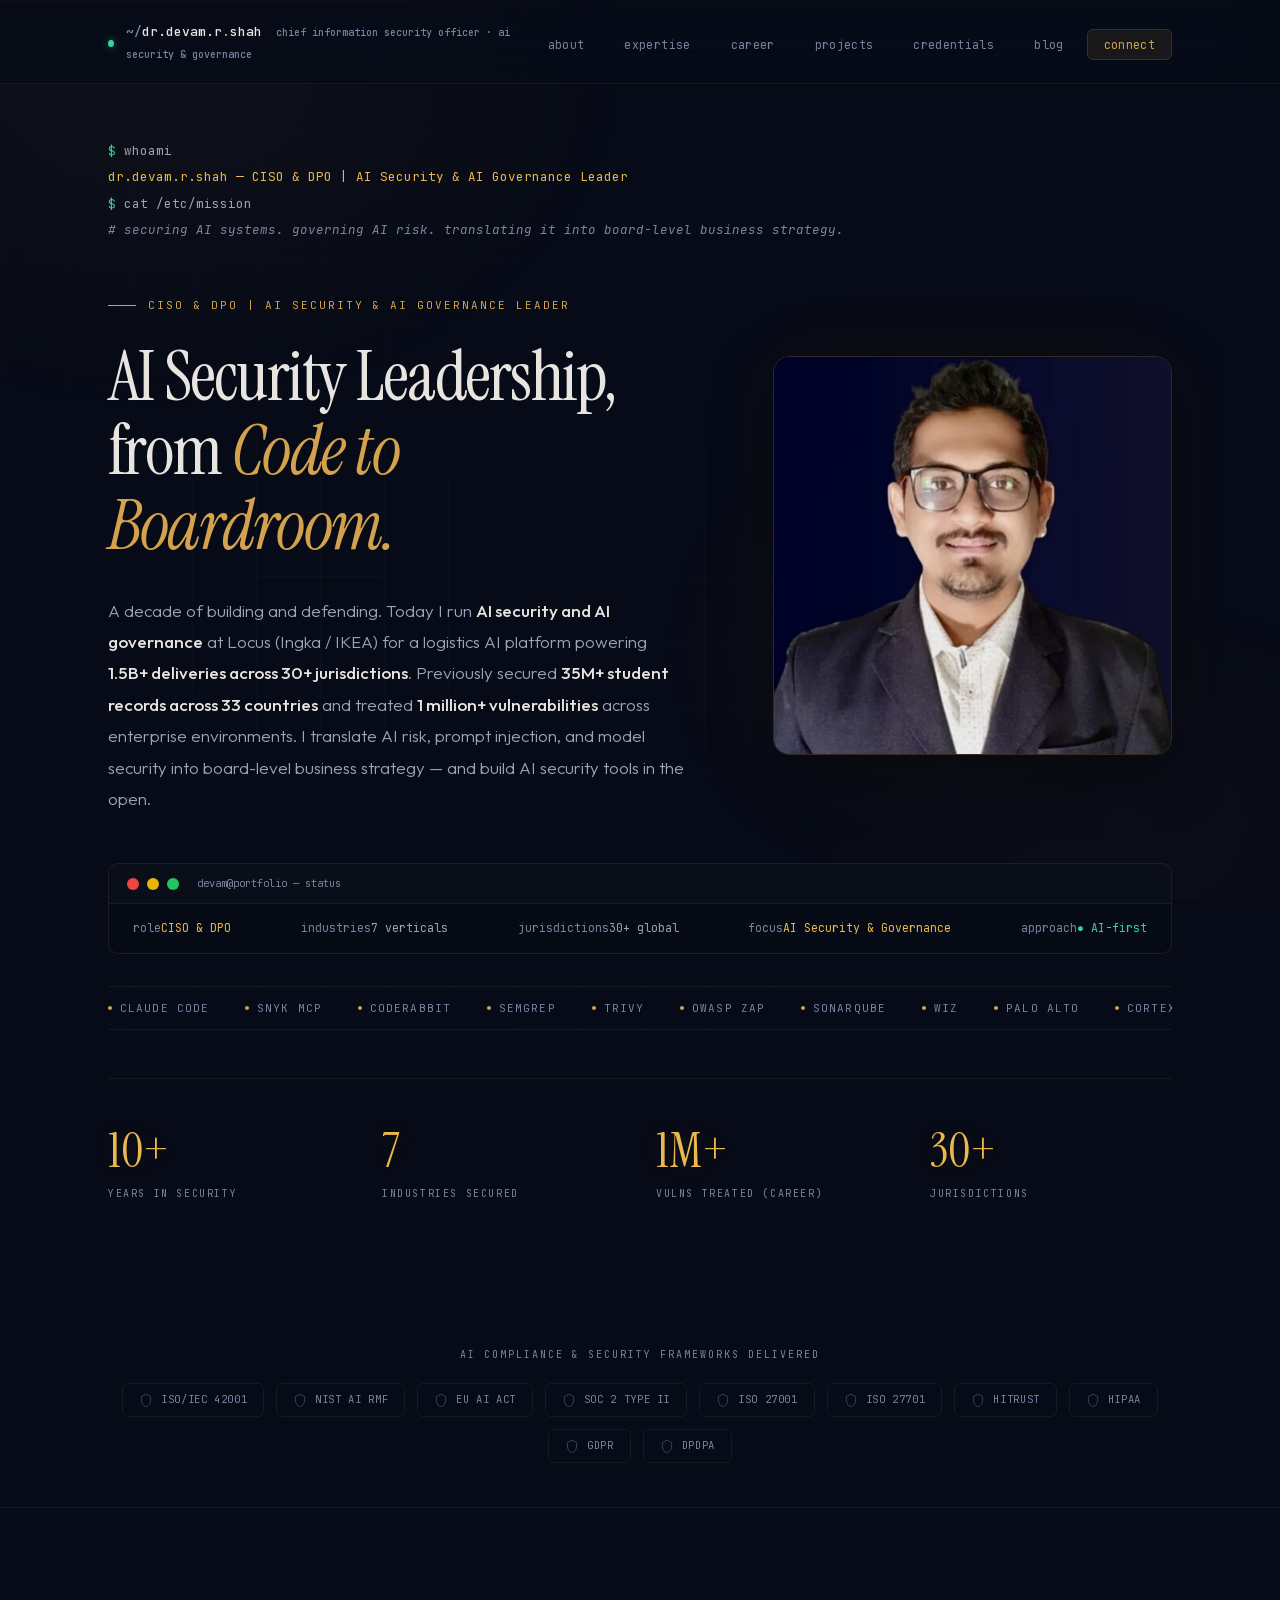
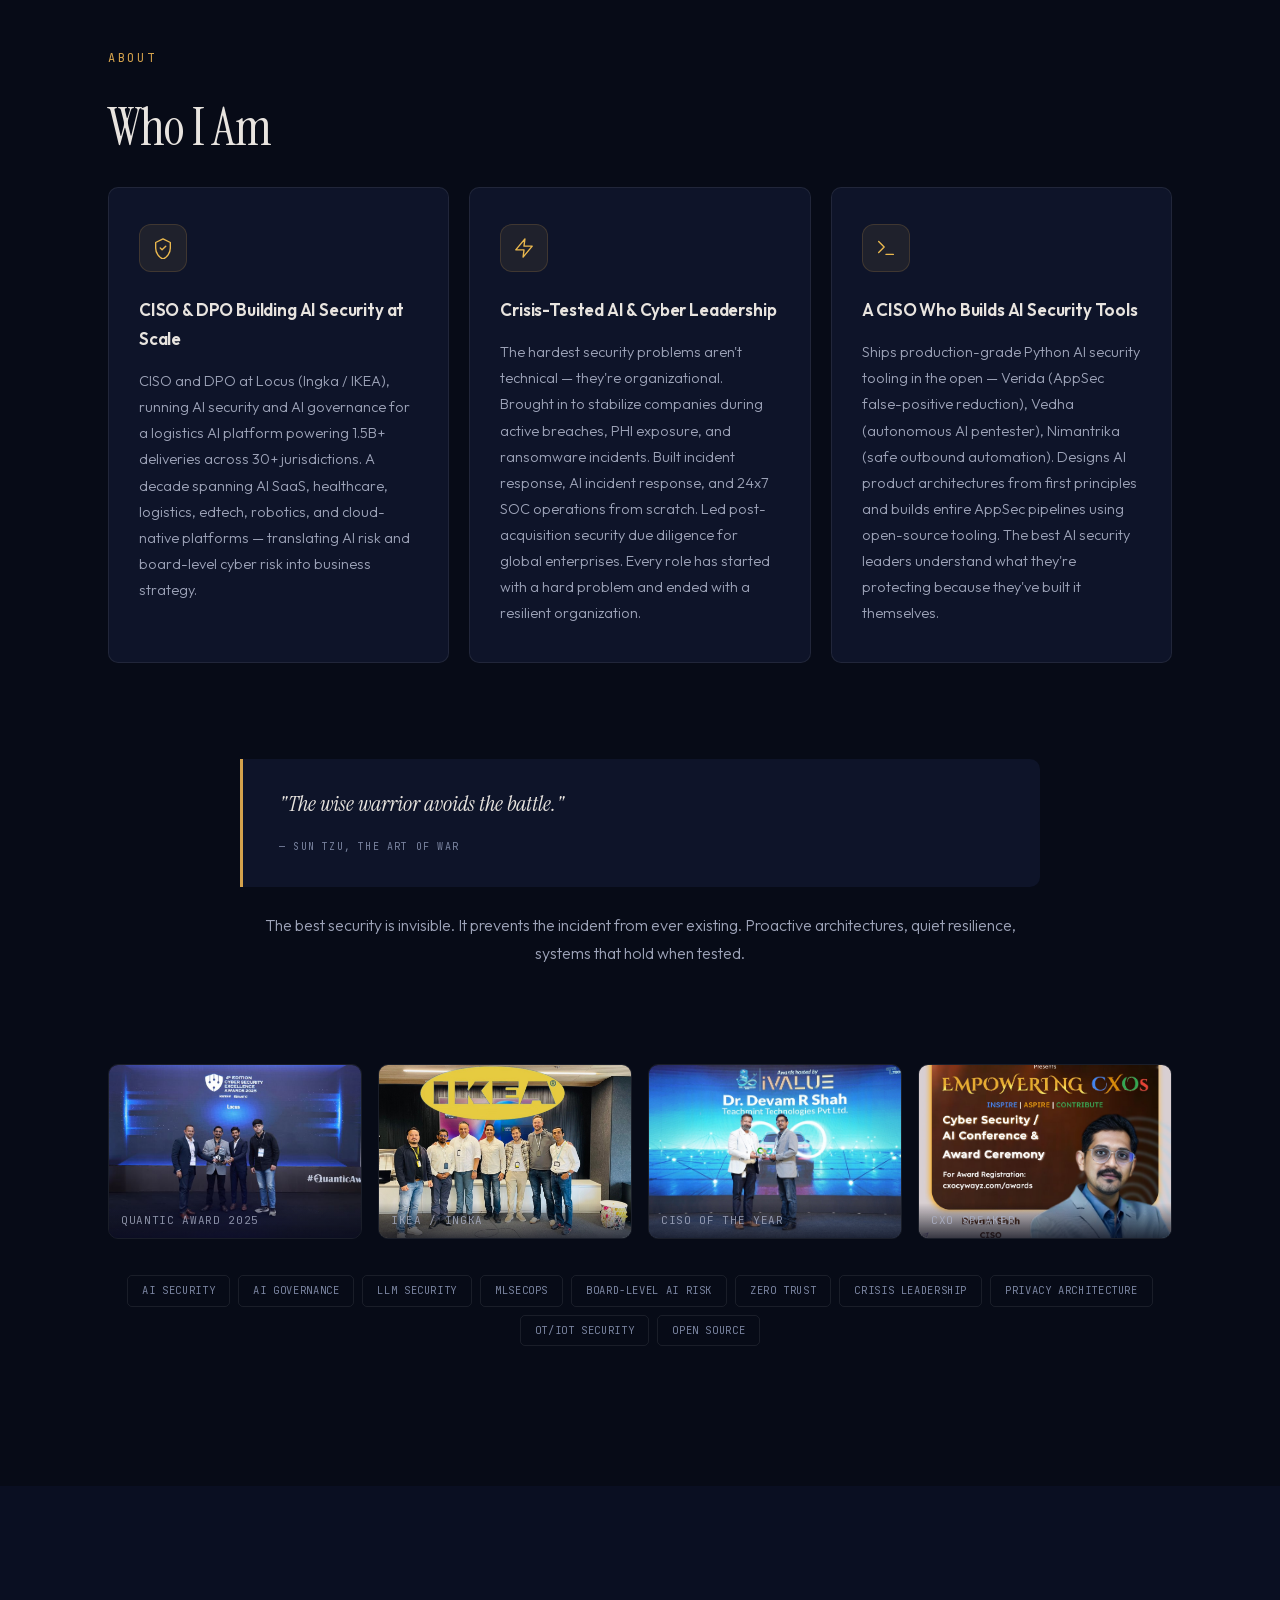
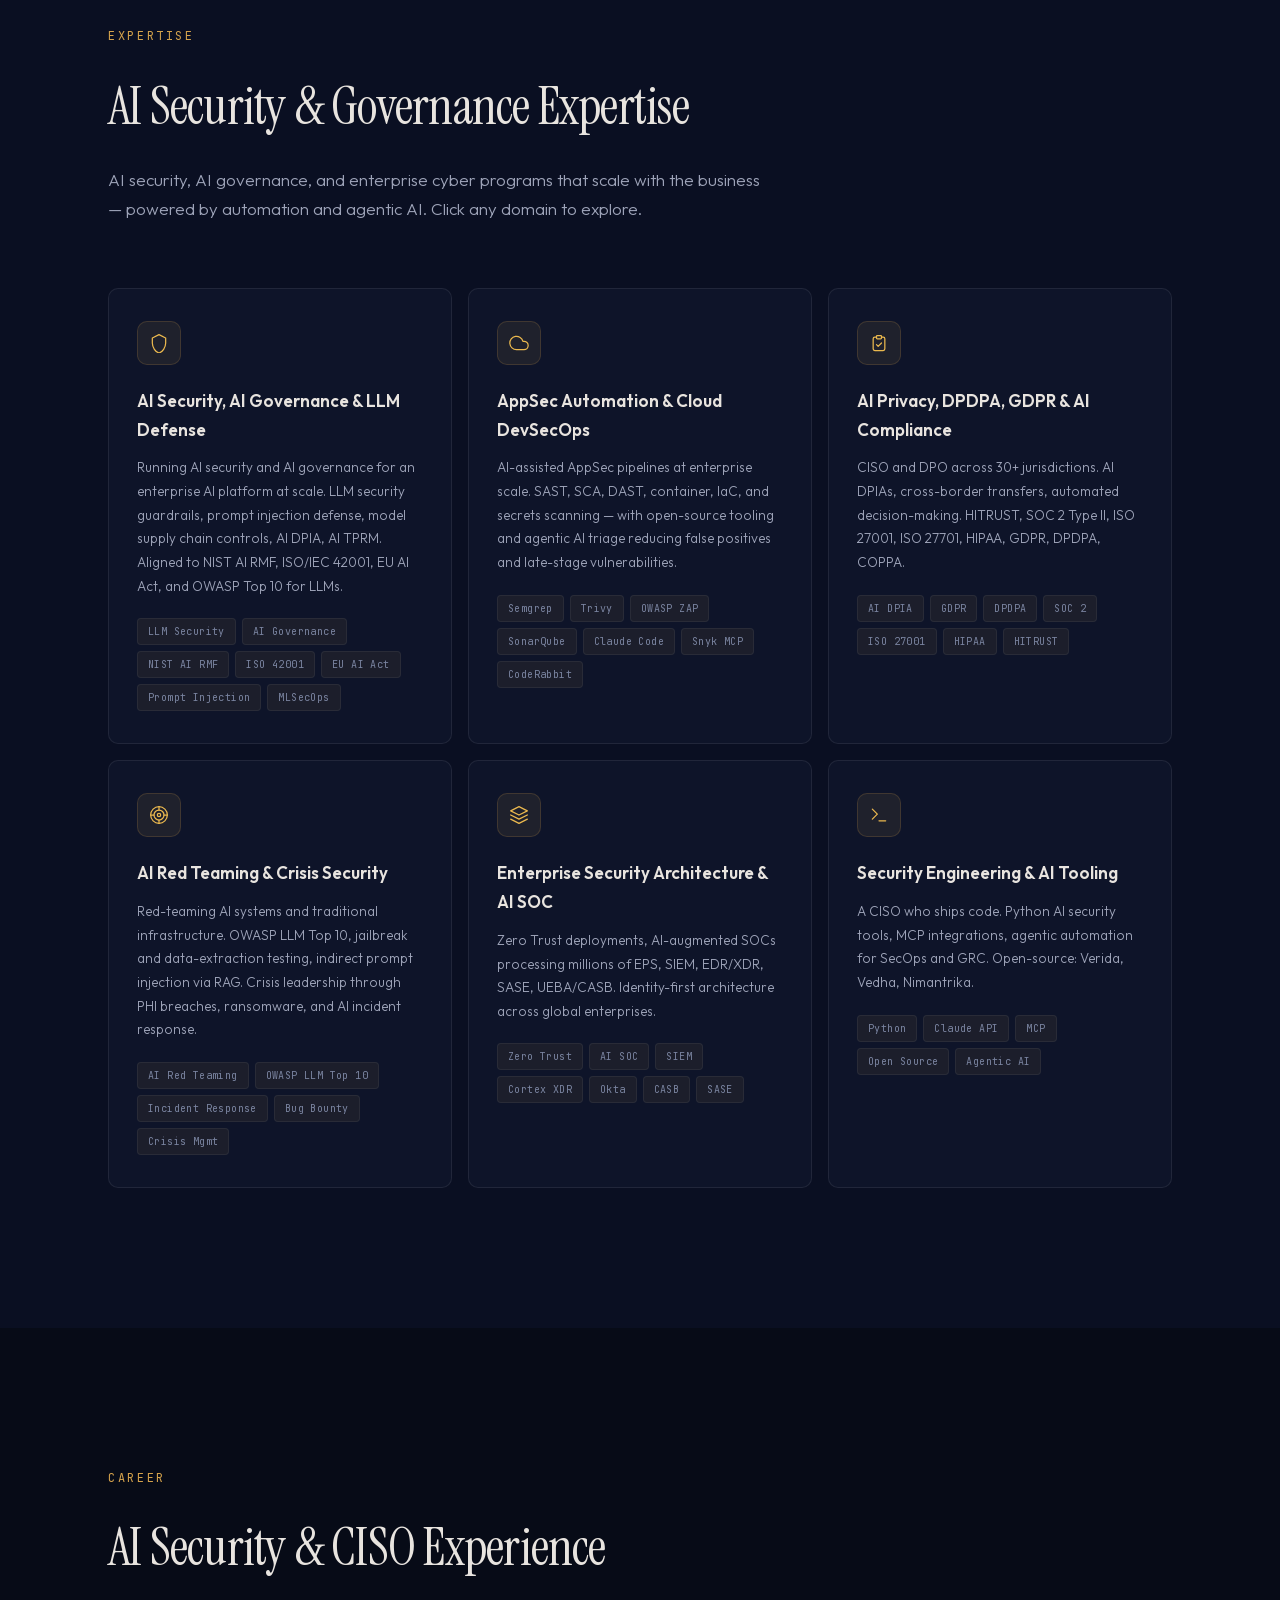
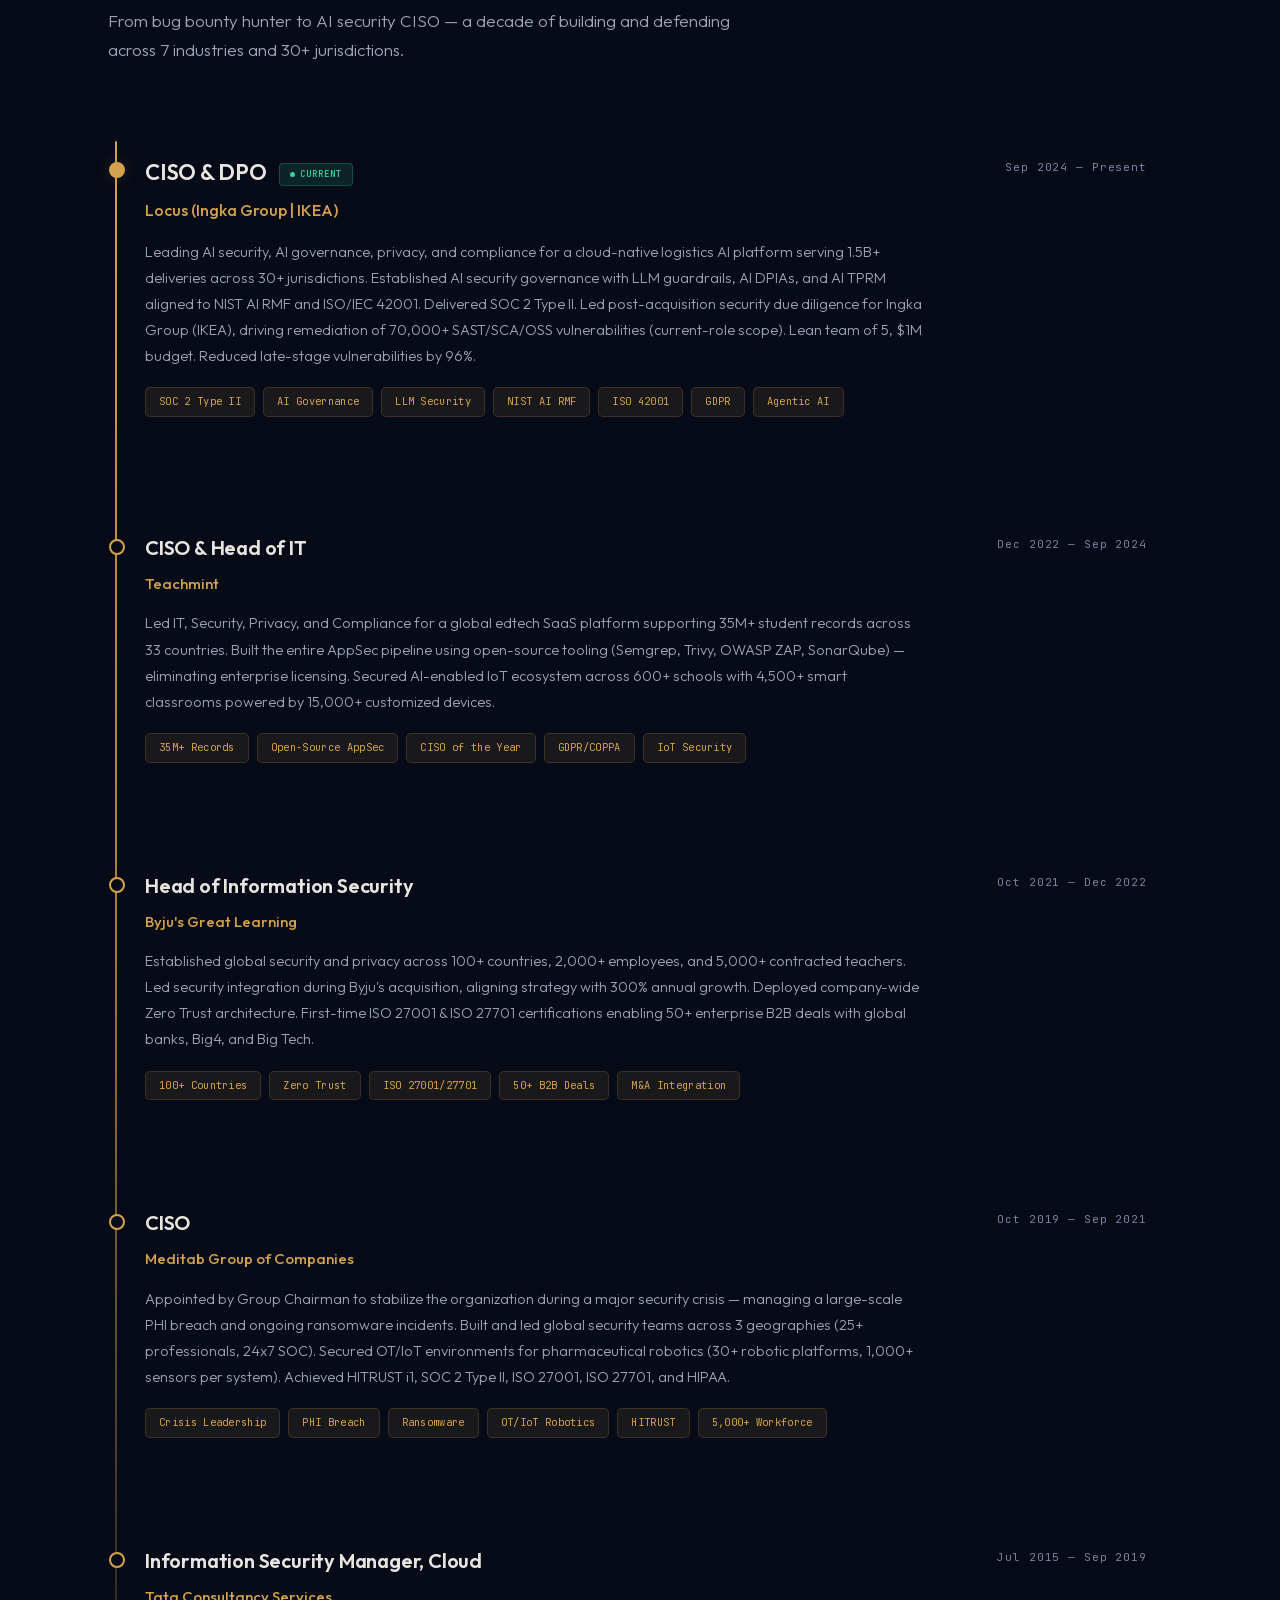
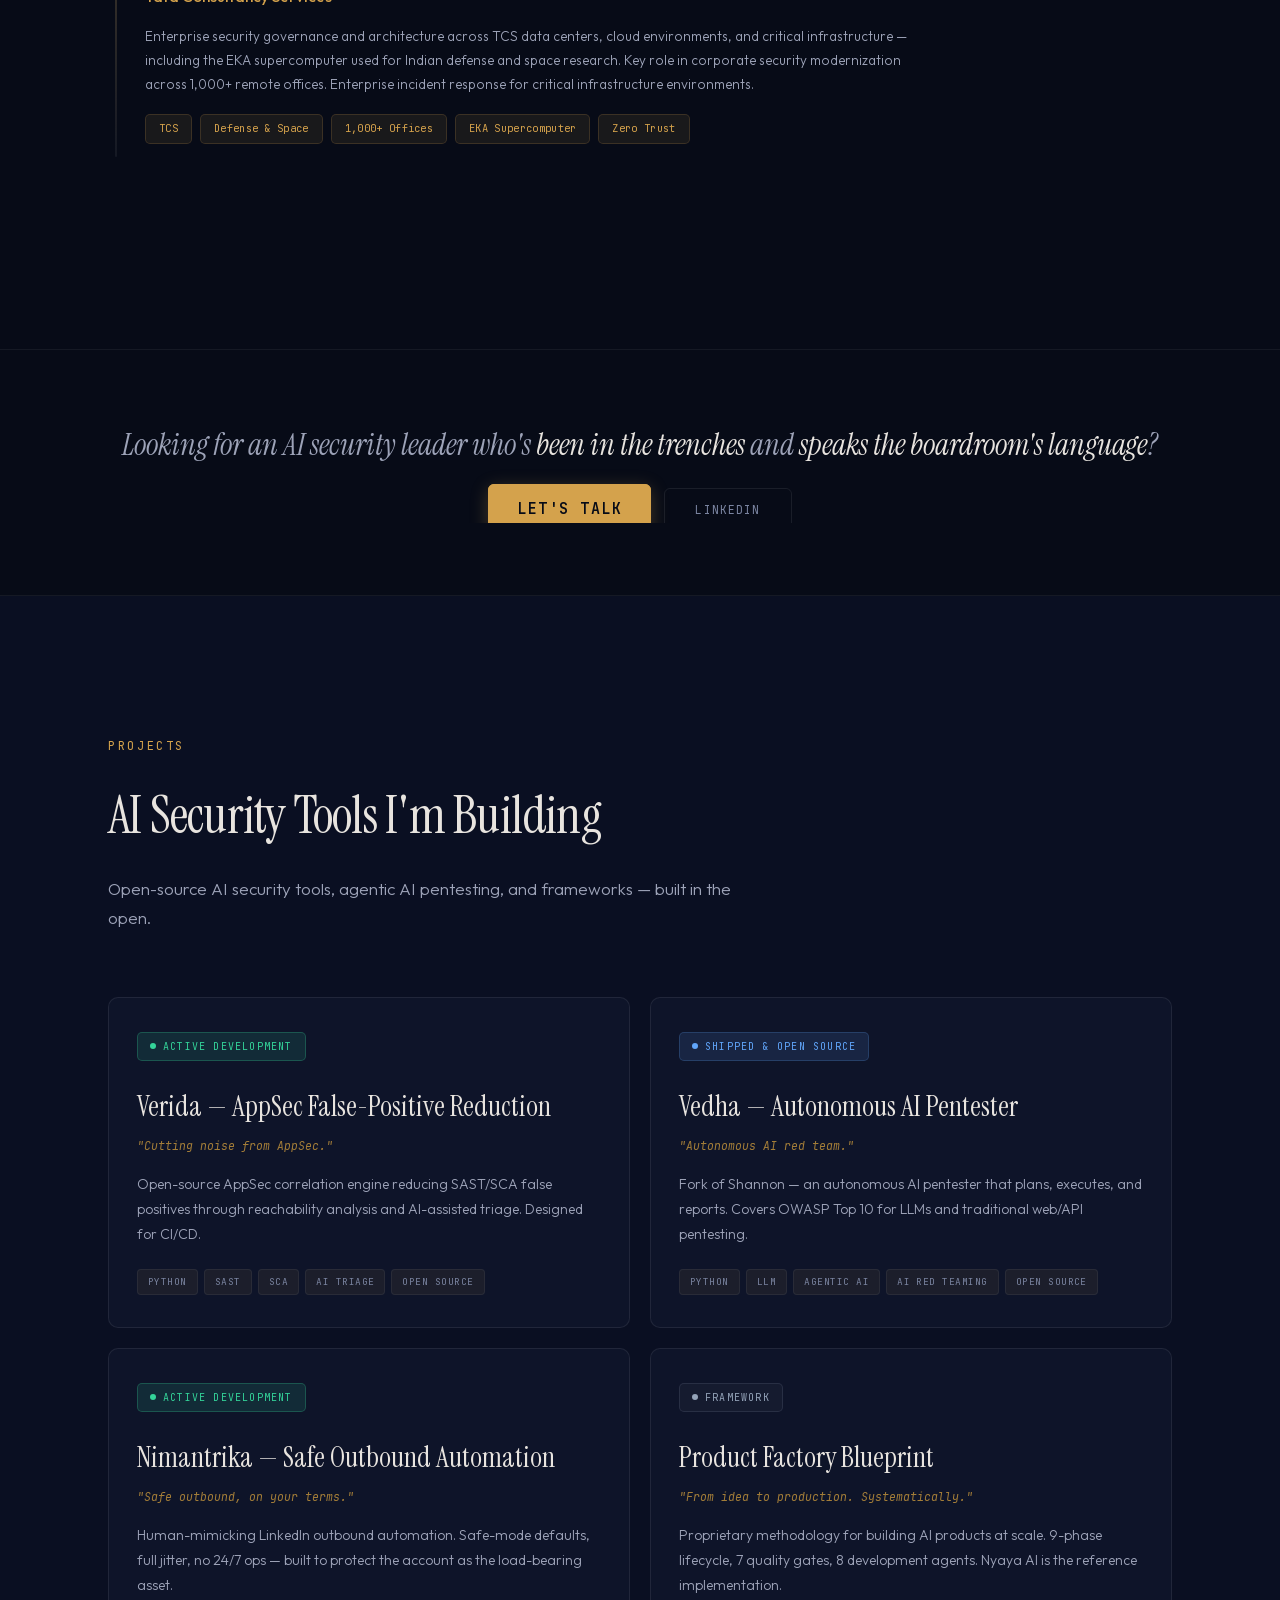
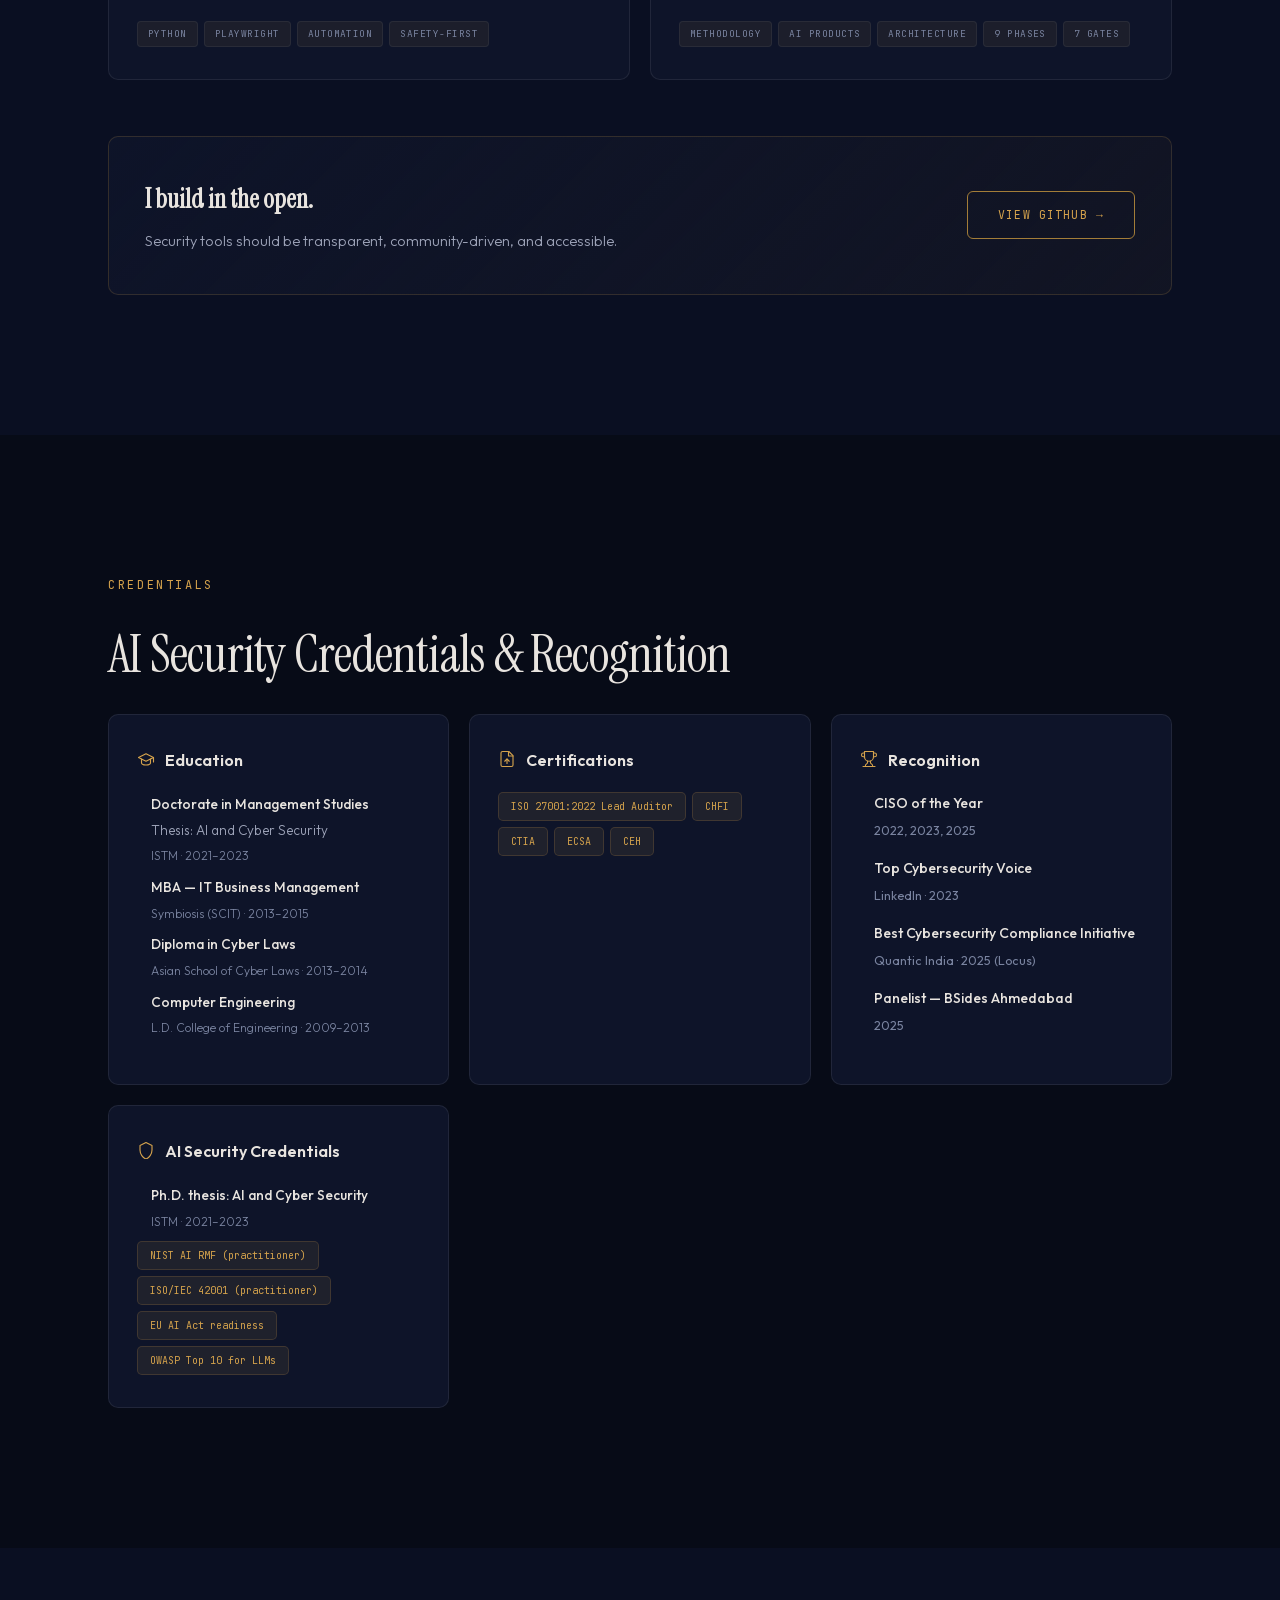
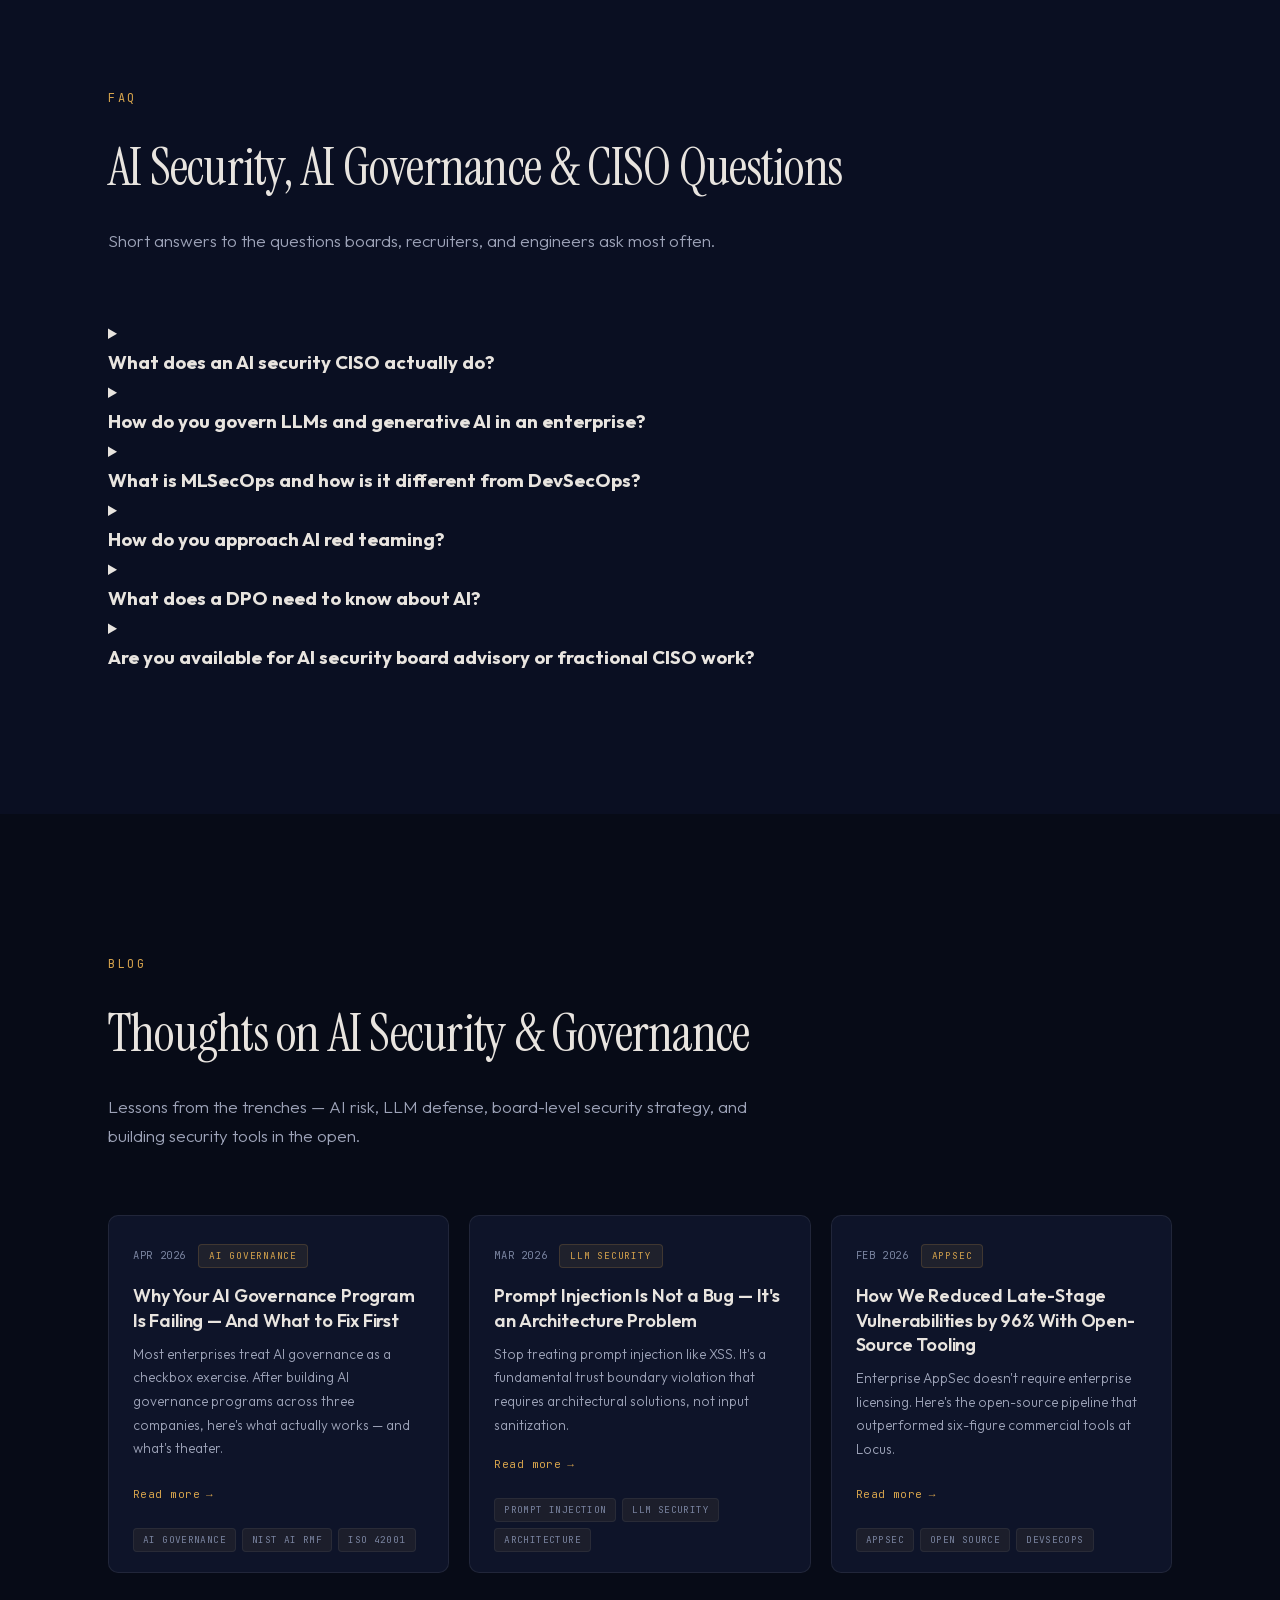
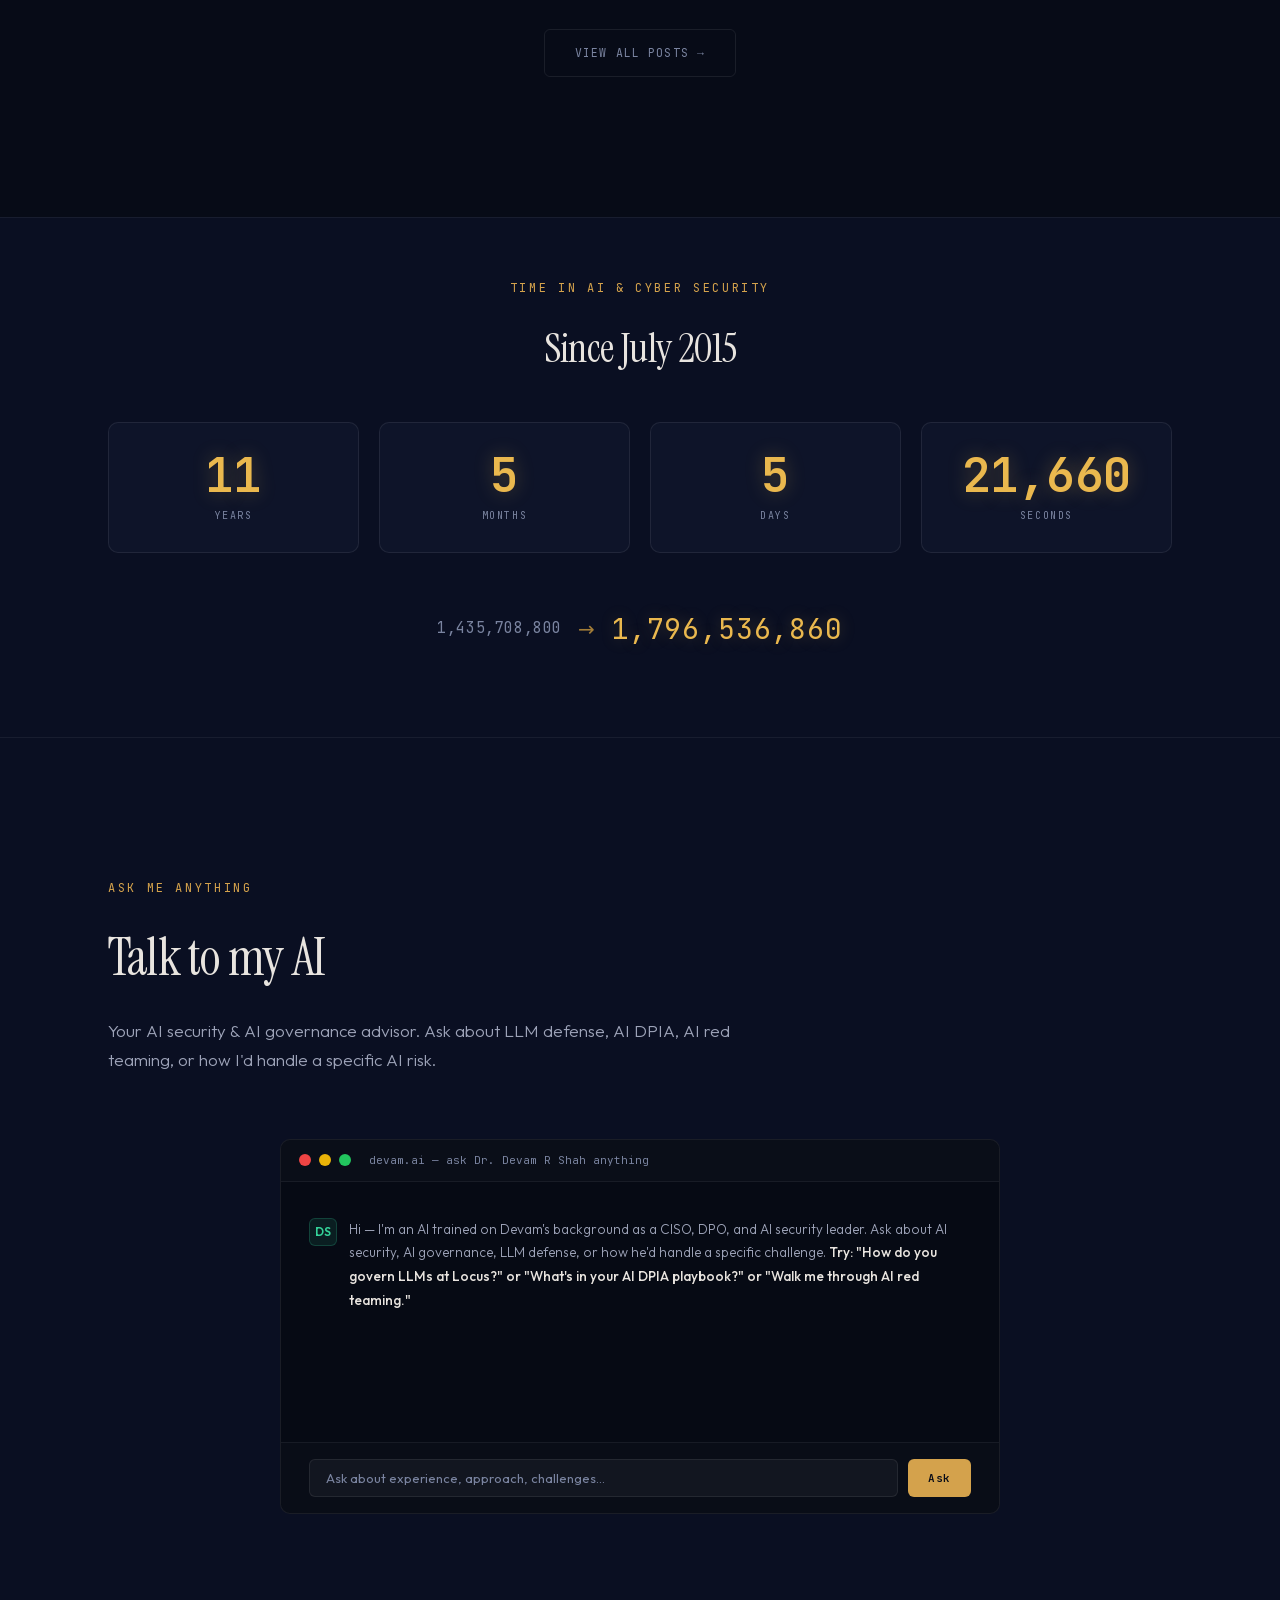
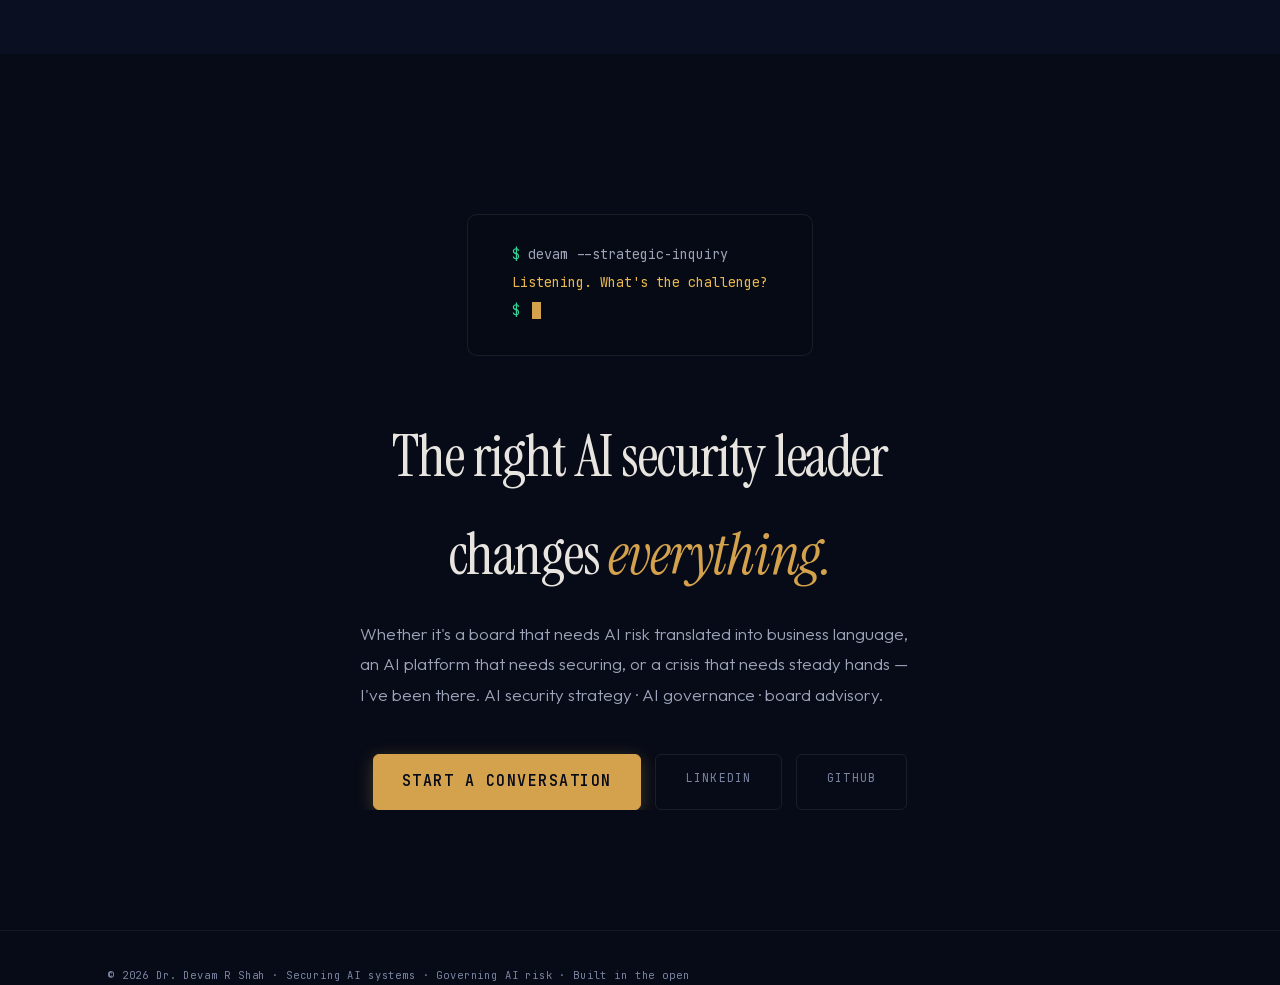
==== commit dfa73f24: "feat: add blog section with posts, listing page, and year-based URL structure Blog system: pure HTML" ====
--- a/index.html
+++ b/index.html
@@ -93,6 +93,7 @@
     <div class="shortcut-row"><span class="shortcut-desc">Expertise</span><span class="shortcut-key">E</span></div>
     <div class="shortcut-row"><span class="shortcut-desc">Career</span><span class="shortcut-key">C</span></div>
     <div class="shortcut-row"><span class="shortcut-desc">Projects</span><span class="shortcut-key">P</span></div>
+    <div class="shortcut-row"><span class="shortcut-desc">Blog</span><span class="shortcut-key">B</span></div>
     <div class="shortcut-row"><span class="shortcut-desc">Contact</span><span class="shortcut-key">K</span></div>
     <div class="shortcut-row"><span class="shortcut-desc">Close this modal</span><span class="shortcut-key">?</span></div>
   </div>
@@ -115,6 +116,7 @@
         <li><a href="#ai-security-experience" data-section="ai-security-experience">career</a></li>
         <li><a href="#ai-security-projects" data-section="ai-security-projects">projects</a></li>
         <li><a href="#ai-security-credentials" data-section="ai-security-credentials">credentials</a></li>
+        <li><a href="#ai-security-blog" data-section="ai-security-blog">blog</a></li>
         <li><a href="#ai-security-contact" class="nav-cta" data-section="ai-security-contact">connect</a></li>
       </ul>
     </nav>
@@ -360,6 +362,66 @@
   </div>
 </section>
 
+<!-- ===== BLOG ===== -->
+<section id="ai-security-blog" class="snap-section" aria-labelledby="blog-heading">
+  <div class="container">
+    <div class="reveal"><div class="section-label">Blog</div><h2 class="section-heading" id="blog-heading">Thoughts on AI Security &amp; Governance</h2><p class="section-sub">Lessons from the trenches — AI risk, LLM defense, board-level security strategy, and building security tools in the open.</p></div>
+    <div class="blog-grid stagger">
+      <a class="blog-card" tabindex="0" href="/blog/2026/ai-governance-failing.html">
+        <div class="blog-card-body">
+          <div class="blog-meta">
+            <span class="blog-date">Apr 2026</span>
+            <span class="blog-category">AI Governance</span>
+          </div>
+          <h3>Why Your AI Governance Program Is Failing — And What to Fix First</h3>
+          <p class="blog-excerpt">Most enterprises treat AI governance as a checkbox exercise. After building AI governance programs across three companies, here's what actually works — and what's theater.</p>
+          <span class="blog-read-more">Read more</span>
+        </div>
+        <div class="blog-tags">
+          <span class="blog-tag">AI Governance</span>
+          <span class="blog-tag">NIST AI RMF</span>
+          <span class="blog-tag">ISO 42001</span>
+        </div>
+      </a>
+      <a class="blog-card" tabindex="0" href="/blog/2026/prompt-injection-architecture.html">
+        <div class="blog-card-body">
+          <div class="blog-meta">
+            <span class="blog-date">Mar 2026</span>
+            <span class="blog-category">LLM Security</span>
+          </div>
+          <h3>Prompt Injection Is Not a Bug — It's an Architecture Problem</h3>
+          <p class="blog-excerpt">Stop treating prompt injection like XSS. It's a fundamental trust boundary violation that requires architectural solutions, not input sanitization.</p>
+          <span class="blog-read-more">Read more</span>
+        </div>
+        <div class="blog-tags">
+          <span class="blog-tag">Prompt Injection</span>
+          <span class="blog-tag">LLM Security</span>
+          <span class="blog-tag">Architecture</span>
+        </div>
+      </a>
+      <a class="blog-card" tabindex="0" href="/blog/2026/open-source-appsec-pipeline.html">
+        <div class="blog-card-body">
+          <div class="blog-meta">
+            <span class="blog-date">Feb 2026</span>
+            <span class="blog-category">AppSec</span>
+          </div>
+          <h3>How We Reduced Late-Stage Vulnerabilities by 96% With Open-Source Tooling</h3>
+          <p class="blog-excerpt">Enterprise AppSec doesn't require enterprise licensing. Here's the open-source pipeline that outperformed six-figure commercial tools at Locus.</p>
+          <span class="blog-read-more">Read more</span>
+        </div>
+        <div class="blog-tags">
+          <span class="blog-tag">AppSec</span>
+          <span class="blog-tag">Open Source</span>
+          <span class="blog-tag">DevSecOps</span>
+        </div>
+      </a>
+    </div>
+    <div class="blog-cta reveal">
+      <a href="/blog/" class="c-btn ghost">View All Posts &rarr;</a>
+    </div>
+  </div>
+</section>
+
 <!-- ===== LIVE CLOCK ===== -->
 <section class="live-clock-section" id="cyber-since-2015" aria-labelledby="clock-heading">
   <div class="container">
--- a/css/bundle.min.css
+++ b/css/bundle.min.css
@@ -1 +1 @@
- @font-face{font-family:'Outfit';font-style:normal;font-weight:300 700;font-display:swap;src:url('../fonts/outfit-var.woff2') format('woff2')}@font-face{font-family:'JetBrains Mono';font-style:normal;font-weight:300 600;font-display:swap;src:url('../fonts/jetbrains-mono-var.woff2') format('woff2')}@font-face{font-family:'JetBrains Mono';font-style:italic;font-weight:400;font-display:swap;src:url('../fonts/jetbrains-mono-var-italic.woff2') format('woff2')}@font-face{font-family:'Instrument Serif';font-style:normal;font-weight:400;font-display:swap;src:url('../fonts/instrument-serif.woff2') format('woff2')}@font-face{font-family:'Instrument Serif';font-style:italic;font-weight:400;font-display:swap;src:url('../fonts/instrument-serif-italic.woff2') format('woff2')}.sr-only{position:absolute !important;width:1px;height:1px;padding:0;margin:-1px;overflow:hidden;clip:rect(0,0,0,0);white-space:nowrap;border:0}:root{--bg-deep:#070b17;--bg-primary:#0a0f22;--bg-card:#0e1429;--bg-card-hover:#151e40;--bg-terminal:#060a14;--text-h:#e8e4df;--text-body:#9da3b8;--text-muted:#7a84a0;--gold:#d4a24c;--gold-bright:#eab84e;--gold-dim:#a37d38;--gold-glow:rgba(212,162,76,0.09);--gold-glow-s:rgba(212,162,76,0.18);--gold-border:rgba(212,162,76,0.18);--gold-tag:rgba(212,162,76,0.07);--green:#34d399;--green-dim:rgba(52,211,153,0.12);--blue:#60a5fa;--blue-dim:rgba(96,165,250,0.12);--slate:#94a3b8;--border:rgba(255,255,255,0.06);--border-card:rgba(255,255,255,0.08);--serif:'Instrument Serif',Georgia,serif;--sans:'Outfit',system-ui,sans-serif;--mono:'JetBrains Mono',monospace;--radius:10px;--section-pad:140px}*,*::before,*::after{margin:0;padding:0;box-sizing:border-box}html,body{overflow-x:hidden;width:100%;max-width:100vw}html{scroll-behavior:smooth;scroll-snap-type:y proximity;scroll-padding-top:75px}body{font-family:var(--sans);background:var(--bg-deep);color:var(--text-h);line-height:1.7;font-size:16px;-webkit-font-smoothing:antialiased;-moz-osx-font-smoothing:grayscale;text-rendering:optimizeLegibility;font-feature-settings:'kern' 1,'liga' 1,'calt' 1;-webkit-text-size-adjust:100%;position:relative}::selection{background:var(--gold);color:var(--bg-deep)}a{color:inherit;text-decoration:none}:focus-visible{outline:2px solid var(--gold);outline-offset:2px}:focus:not(:focus-visible){outline:none}.metric-val,.clock-val,.section-heading,.hero h1{font-optical-sizing:auto}body::before{content:'';position:fixed;inset:0;background:repeating-linear-gradient(0deg,transparent,transparent 3px,rgba(255,255,255,0.004) 3px,rgba(255,255,255,0.004) 4px);pointer-events:none;z-index:9998}body::after{content:'';position:fixed;inset:0;background:radial-gradient(ellipse 700px 500px at 12% 8%,rgba(212,162,76,0.04) 0%,rgba(212,162,76,0.02) 35%,transparent 70%),radial-gradient(ellipse 500px 350px at 88% 92%,rgba(212,162,76,0.025) 0%,rgba(212,162,76,0.01) 40%,transparent 70%);pointer-events:none;z-index:0}section,header,footer{overflow-x:hidden;max-width:100%}.container{max-width:1160px;overflow-x:hidden}.snap-section{scroll-snap-align:start;scroll-snap-stop:normal}.snap-section.hero{min-height:100vh;min-height:100dvh}section{padding:var(--section-pad) 0;position:relative;z-index:1}.section-label{font-family:var(--mono);font-size:12px;text-transform:uppercase;letter-spacing:.22em;color:var(--gold);margin-bottom:16px}.section-heading{font-family:var(--serif);font-size:clamp(34px,4vw,52px);font-weight:400;letter-spacing:-.015em;margin-bottom:16px}.hero-desc,.about-card p,.about-philosophy,.tl-desc,.proj-card>p,.section-sub,.chat-bubble,.oss-cta p,.exp-tile p,.contact-sub,.cred-item{text-align:left;hyphens:manual;-webkit-hyphens:manual;overflow-wrap:break-word}.section-sub{font-size:17px;color:var(--text-body);font-weight:300;line-height:1.7;max-width:660px;margin-bottom:64px}svg{image-rendering:-webkit-optimize-contrast;image-rendering:crisp-edges}img{image-rendering:auto;-webkit-transform:translateZ(0);transform:translateZ(0)}@media (-webkit-min-device-pixel-ratio:2),(min-resolution:192dpi){body{font-weight:300}h1,h2,h3,.tl-role,.section-heading{font-weight:inherit}.exp-tag,.tag-pill,.tl-badge,.cert-pill,.proj-stack span,.counter-digit,.ticker-item,.epoch-fixed,.epoch-live,.clock-label,.metric-label,.section-label,.hero-eyebrow,.nav-id,.term-line,.ct-line,.chat-bubble,.panel-body{-webkit-font-smoothing:subpixel-antialiased}}@media (-webkit-min-device-pixel-ratio:2),(min-resolution:192dpi){header,.tool-ticker,.hero-metrics,.live-clock-section{border-width:0.5px}.exp-tile,.proj-card,.about-photo-main,.photo-grid-item,.cred-block,.clock-unit,.chat-window,.hero-panel,.about-quote,.lightbox img,.lightbox-close,.lightbox-caption,.contact-term,.shortcuts-box,.tag-pill,.exp-tag,.tl-badge,.cert-pill,.proj-status,.counter-digit,.c-btn.ghost,nav a,.mobile-menu-btn{border-width:0.5px}footer{border-top-width:0.5px}.panel-bar,.chat-bar{border-bottom-width:0.5px}.chat-input-area{border-top-width:0.5px}.chat-input{border-width:0.5px}.timeline::before{width:1px}.tl-node{border-width:2px}.about-quote{border-left-width:2px}.scroll-progress{height:2px}}@keyframes fadeIn{from{opacity:0}to{opacity:1}}@keyframes fadeUp{from{opacity:0;transform:translateY(24px)}to{opacity:1;transform:translateY(0)}}@keyframes blink{0%,100%{opacity:1}50%{opacity:0}}@keyframes pulse{0%,100%{opacity:1}50%{opacity:.35}}.reveal{opacity:0;transform:translateY(28px);transition:opacity .65s cubic-bezier(.16,1,.3,1),transform .65s cubic-bezier(.16,1,.3,1)}.reveal.vis{opacity:1;transform:translateY(0)}.stagger>*{opacity:0;transform:translateY(18px);transition:opacity .5s cubic-bezier(.16,1,.3,1),transform .5s cubic-bezier(.16,1,.3,1)}.stagger.vis>*:nth-child(1){transition-delay:0s}.stagger.vis>*:nth-child(2){transition-delay:.07s}.stagger.vis>*:nth-child(3){transition-delay:.14s}.stagger.vis>*:nth-child(4){transition-delay:.21s}.stagger.vis>*:nth-child(5){transition-delay:.28s}.stagger.vis>*:nth-child(6){transition-delay:.35s}.stagger.vis>*{opacity:1;transform:none}.decrypt-reveal{opacity:0;filter:blur(6px);transform:translateY(12px);transition:opacity .8s cubic-bezier(.16,1,.3,1),filter 1s cubic-bezier(.16,1,.3,1),transform .7s cubic-bezier(.16,1,.3,1)}.decrypt-reveal.vis{opacity:1;filter:blur(0);transform:translateY(0)}body.hacker-mode{background:#000 !important}body.hacker-mode *{color:#0f0 !important;border-color:rgba(0,255,0,0.2) !important}body.hacker-mode .scroll-progress{background:#0f0 !important}@media (prefers-reduced-motion:reduce){*,*::before,*::after{animation-duration:0.01ms !important;animation-iteration-count:1 !important;transition-duration:0.01ms !important;scroll-behavior:auto !important}.reveal{opacity:1;transform:none}.stagger>*{opacity:1;transform:none}.ticker-track{animation:none}.metric-label{opacity:1;transform:none}.decrypt-reveal{opacity:1;filter:none;transform:none}}.container{max-width:1160px;margin:0 auto;padding:0 48px;position:relative;z-index:1}.scroll-progress{position:fixed;top:0;left:0;height:3px;background:linear-gradient(90deg,var(--gold),var(--gold-bright));z-index:10001;width:0;transition:width .1s linear}header{position:fixed;top:3px;left:0;right:0;z-index:1000;padding:18px 0;background:rgba(7,11,23,0.82);-webkit-backdrop-filter:blur(32px) saturate(1.6);backdrop-filter:blur(32px) saturate(1.6);border-bottom:1px solid var(--border);transition:padding .35s}header.scrolled{padding:11px 0}header .container{display:flex;justify-content:space-between;align-items:center}.nav-brand{display:flex;align-items:center;gap:12px;text-decoration:none}.nav-dot{width:7px;height:7px;border-radius:50%;background:var(--green);box-shadow:0 0 10px rgba(52,211,153,0.5);animation:pulse 2.5s ease infinite}.nav-id{font-family:var(--mono);font-size:13px;font-weight:500}.nav-id .slash{color:var(--text-muted)}.nav-id .dot{color:var(--gold)}nav ul{display:flex;gap:6px;list-style:none}nav a{font-family:var(--mono);font-size:11.5px;letter-spacing:.03em;color:var(--text-muted);text-decoration:none;padding:7px 16px;border-radius:6px;border:1px solid transparent;transition:all .25s}nav a:hover,nav a.active{color:var(--gold);border-color:var(--gold-border);background:var(--gold-glow)}.nav-cta{color:var(--gold) !important;border-color:var(--gold-border) !important;background:var(--gold-glow) !important}.mobile-menu-btn{display:none;background:none;border:1px solid var(--border);border-radius:6px;padding:7px 14px;cursor:pointer;font-family:var(--mono);font-size:11px;color:var(--text-muted);-webkit-tap-highlight-color:transparent}footer{padding:36px 0;border-top:1px solid var(--border)}.footer-inner{display:flex;justify-content:space-between;align-items:center;flex-wrap:wrap;gap:16px}footer p{font-family:var(--mono);font-size:10.5px;color:var(--text-muted);letter-spacing:.08em}.back-to-top{position:fixed;bottom:32px;right:32px;width:44px;height:44px;border-radius:10px;background:var(--bg-card);border:1px solid var(--border-card);color:var(--text-muted);display:flex;align-items:center;justify-content:center;cursor:pointer;z-index:999;opacity:0;transform:translateY(10px);transition:all .3s;font-size:18px;-webkit-tap-highlight-color:transparent}.back-to-top.show{opacity:1;transform:translateY(0)}.back-to-top:hover{color:var(--gold);border-color:var(--gold-border);background:var(--bg-card-hover)}.contact-section{padding:160px 0 120px;text-align:center}.contact-term{display:inline-block;background:var(--bg-terminal);border:1px solid var(--border-card);border-radius:var(--radius);padding:28px 44px;margin-bottom:52px;text-align:left;font-family:var(--mono);font-size:13.5px}.ct-line{margin-bottom:5px}.ct-p{color:var(--green)}.ct-c{color:var(--text-body)}.ct-o{color:var(--gold-bright)}.ct-cursor{display:inline-block;width:9px;height:17px;background:var(--gold);vertical-align:middle;animation:blink 1s step-end infinite;margin-left:4px}.contact-section h2{font-family:var(--serif);font-size:clamp(38px,5vw,58px);font-weight:400;letter-spacing:-.02em;margin-bottom:14px}.contact-section h2 em{font-style:italic;color:var(--gold)}.contact-sub{font-size:17px;color:var(--text-body);font-weight:300;margin-bottom:44px;max-width:560px;margin-left:auto;margin-right:auto;line-height:1.8}.contact-actions{display:flex;justify-content:center;gap:14px;flex-wrap:wrap}.c-btn{font-family:var(--mono);font-size:11.5px;text-transform:uppercase;letter-spacing:.1em;text-decoration:none;padding:13px 30px;border-radius:6px;transition:all .25s;-webkit-tap-highlight-color:transparent}.c-btn.primary{background:var(--gold);color:var(--bg-deep);border:1px solid var(--gold);font-weight:700;font-size:15px;padding:14px 28px;box-shadow:0 4px 18px rgba(234,184,78,0.25)}.c-btn.primary:hover{background:var(--gold-dim);border-color:var(--gold-dim);transform:translateY(-1px);box-shadow:0 8px 24px rgba(234,184,78,0.35)}.c-btn.ghost{color:var(--text-muted);border:1px solid var(--border-card);font-weight:400}.c-btn.ghost:hover{color:var(--gold);border-color:var(--gold-border);background:var(--gold-glow)}.trust-bar{padding:44px 0;border-bottom:1px solid var(--border);position:relative;z-index:1}.trust-bar-label{font-family:var(--mono);font-size:10px;text-transform:uppercase;letter-spacing:.2em;color:var(--text-muted);text-align:center;margin-bottom:20px}.trust-bar-items{display:flex;justify-content:center;align-items:center;gap:12px;flex-wrap:wrap}.trust-item{font-family:var(--mono);font-size:10.5px;letter-spacing:.06em;color:var(--text-muted);text-transform:uppercase;padding:7px 16px;border:1px solid var(--border);border-radius:6px;transition:all .3s;display:flex;align-items:center;gap:8px;cursor:default}.trust-item:hover{color:var(--gold);border-color:var(--gold-border);background:var(--gold-glow)}.trust-item svg{width:14px;height:14px;opacity:.5;transition:opacity .3s}.trust-item:hover svg{opacity:1}.mid-cta{text-align:center;padding:72px 0;position:relative;z-index:1;border-top:1px solid var(--border);border-bottom:1px solid var(--border)}.mid-cta-text{font-family:var(--serif);font-size:clamp(22px,3vw,30px);font-weight:400;color:var(--text-body);margin-bottom:28px;font-style:italic;line-height:1.5}.mid-cta-text strong{color:var(--text-h);font-weight:400}.mid-cta-text em{color:var(--gold)}.mid-cta .c-btn+.c-btn{margin-left:10px}.skip-link{position:absolute;top:-100px;left:16px;z-index:10002;background:var(--gold);color:var(--bg-deep);padding:10px 20px;border-radius:6px;font-family:var(--mono);font-size:13px;font-weight:600;text-decoration:none;transition:top 0.2s}.skip-link:focus{top:10px}.hero{min-height:100vh;min-height:100dvh;display:flex;align-items:center;position:relative;padding:140px 0 100px;overflow-x:hidden;overflow-y:visible}.hero-grid-bg{position:absolute;inset:0;background-image:linear-gradient(rgba(255,255,255,0.025) 1px,transparent 1px),linear-gradient(90deg,rgba(255,255,255,0.025) 1px,transparent 1px);background-size:64px 64px;mask-image:radial-gradient(ellipse 70% 60% at 25% 45%,black 0%,transparent 80%);-webkit-mask-image:radial-gradient(ellipse 70% 60% at 25% 45%,black 0%,transparent 80%)}.hero::after{content:'';position:absolute;top:50%;right:10%;width:500px;height:500px;transform:translate(0,-50%);background:radial-gradient(circle,rgba(212,162,76,0.035) 0%,transparent 70%);pointer-events:none;z-index:0}.hero-content{position:relative;z-index:2;width:100%}.hero-terminal{font-family:var(--mono);font-size:12.5px;margin-bottom:56px;opacity:0;animation:fadeIn .5s ease .2s forwards}.term-line{margin-bottom:5px;opacity:0;transform:translateX(-8px)}.term-prompt{color:var(--green)}.term-cmd{color:var(--text-body)}.term-out{color:var(--gold-bright)}.term-comment{color:var(--text-muted);font-style:italic}.hero-layout{display:grid;grid-template-columns:55% 1fr;gap:80px;align-items:center}.hero-text{opacity:0;animation:fadeUp .7s ease .7s forwards}.hero-eyebrow{font-family:var(--mono);font-size:11px;text-transform:uppercase;letter-spacing:.18em;color:var(--gold);margin-bottom:24px;display:flex;align-items:center;gap:12px}.hero-eyebrow::before{content:'';width:28px;height:1px;background:var(--gold)}.hero h1{font-family:var(--serif);font-size:clamp(44px,5.5vw,74px);font-weight:400;line-height:1.06;letter-spacing:-.025em;margin-bottom:32px}.hero h1 em{font-style:italic;color:var(--gold)}.hero-desc{font-size:17px;color:var(--text-body);max-width:580px;line-height:1.85;font-weight:300;text-align:left;hyphens:manual;-webkit-hyphens:manual;overflow-wrap:break-word}.hero-desc strong{color:var(--text-h);font-weight:500}.hero-photo{display:flex;justify-content:center;align-items:center;opacity:0;transform:scale(0.96);animation:heroPhotoIn .9s cubic-bezier(.16,1,.3,1) .8s forwards}@keyframes heroPhotoIn{to{opacity:1;transform:scale(1)}}.hero-photo img{width:100%;max-width:420px;height:auto;display:block;border-radius:16px;border:1.5px solid rgba(212,162,76,0.2);box-shadow:0 20px 60px rgba(0,0,0,0.4),0 0 80px rgba(212,162,76,0.06);filter:contrast(1.04);transition:transform .4s cubic-bezier(.16,1,.3,1),box-shadow .4s ease}.hero-photo img:hover{transform:translateY(-4px);box-shadow:0 24px 72px rgba(0,0,0,0.45),0 0 100px rgba(212,162,76,0.1)}.hero-status-bar{margin-top:48px;background:var(--bg-terminal);border:1px solid var(--border-card);border-radius:var(--radius);overflow:hidden;opacity:0;animation:fadeIn .7s ease 1.2s forwards}.panel-body-horizontal{display:flex;justify-content:space-between;align-items:center;padding:16px 24px !important;line-height:1.4 !important;flex-wrap:wrap;gap:8px 24px}.panel-bar{display:flex;align-items:center;gap:8px;padding:11px 18px;border-bottom:1px solid var(--border);background:rgba(255,255,255,0.015)}.mac-dot{width:12px;height:12px;border-radius:50%;display:flex;align-items:center;justify-content:center;cursor:default;transition:all .25s;position:relative;overflow:hidden}.mac-dot.r{background:#ef4444}.mac-dot.y{background:#eab308}.mac-dot.g{background:#22c55e}.mac-dot::after{content:'';position:absolute;font-size:8px;font-weight:800;line-height:12px;color:rgba(0,0,0,0);transition:all .2s;font-family:system-ui;transform:scale(0)}.mac-dot.r::after{content:'\00d7'}.mac-dot.y::after{content:'\2013'}.mac-dot.g::after{content:'\2922'}.panel-bar:hover .mac-dot::after{color:rgba(0,0,0,0.6);transform:scale(1)}.panel-bar:hover .mac-dot.r{background:#ff6059;box-shadow:0 0 6px rgba(255,96,89,0.4)}.panel-bar:hover .mac-dot.y{background:#ffbd2e;box-shadow:0 0 6px rgba(255,189,46,0.4)}.panel-bar:hover .mac-dot.g{background:#28c840;box-shadow:0 0 6px rgba(40,200,64,0.4)}.panel-title{font-family:var(--mono);font-size:10.5px;color:var(--text-muted);margin-left:10px}.panel-body{padding:22px 22px 26px;font-family:var(--mono);font-size:11.5px;line-height:2.2}.pr{display:flex;justify-content:space-between;align-items:center}.pk{color:var(--text-muted)}.pv{color:var(--text-body);text-align:right}.pv.hl{color:var(--gold-bright)}.pv.gn{color:var(--green)}.bar-track{width:130px;height:4px;background:rgba(255,255,255,0.06);border-radius:2px;overflow:hidden}.bar-fill{height:100%;border-radius:2px;background:linear-gradient(90deg,var(--gold-dim),var(--gold-bright));width:0}.fill-xp{animation:fillXP 1.8s ease 1.8s forwards}.fill-bld{animation:fillBld 1.8s ease 2s forwards}@keyframes fillXP{to{width:88%}}@keyframes fillBld{to{width:65%}}.tool-ticker{margin-top:32px;overflow:hidden;border-top:1px solid var(--border);border-bottom:1px solid var(--border);padding:12px 0;opacity:0;animation:fadeIn .7s ease 1.6s forwards}.ticker-track{display:flex;gap:36px;animation:ticker 30s linear infinite;white-space:nowrap;width:max-content}.ticker-item{font-family:var(--mono);font-size:11px;color:var(--text-muted);text-transform:uppercase;letter-spacing:.1em;display:flex;align-items:center;gap:8px}.ticker-item .tdot{width:4px;height:4px;border-radius:50%;background:var(--gold)}@keyframes ticker{0%{transform:translateX(0)}100%{transform:translateX(-50%)}}.hero-metrics{display:grid;grid-template-columns:repeat(4,1fr);gap:32px;margin-top:48px;padding-top:48px;border-top:1px solid var(--border);opacity:0;animation:fadeUp .7s ease 1.4s forwards}.metric-val{font-family:var(--serif);font-size:48px;font-weight:400;line-height:1;color:var(--gold-bright);text-shadow:0 0 20px rgba(212,162,76,0.12);transition:text-shadow .6s ease}.metric-val.counting{text-shadow:0 0 40px rgba(212,162,76,0.3)}.metric-label{font-family:var(--mono);font-size:10px;text-transform:uppercase;letter-spacing:.16em;color:var(--text-muted);margin-top:10px;opacity:0;transform:translateY(8px);transition:opacity .5s ease,transform .5s ease}.metric-label.show{opacity:1;transform:translateY(0)}.reading-time{display:none}.about-cards{display:grid;grid-template-columns:repeat(3,1fr);gap:20px;margin-bottom:48px}.about-card{background:var(--bg-card);border:1px solid var(--border-card);border-radius:var(--radius);padding:36px 30px;position:relative;overflow:hidden;transition:all .35s ease;cursor:default}.about-card::before{content:'';position:absolute;top:0;left:0;width:100%;height:2.5px;background:linear-gradient(90deg,var(--gold),var(--gold-dim));transform:scaleX(0);transform-origin:left;transition:transform .45s}.about-card:hover{border-color:var(--gold-border);background:var(--bg-card-hover);transform:translateY(-3px);box-shadow:0 12px 40px rgba(0,0,0,0.25),0 0 0 1px rgba(212,162,76,0.1)}.about-card:hover::before{transform:scaleX(1)}.about-card-icon{width:48px;height:48px;background:var(--gold-glow);border:1px solid var(--gold-border);border-radius:12px;display:flex;align-items:center;justify-content:center;color:var(--gold-bright);margin-bottom:24px}.about-card-icon svg{width:22px;height:22px}.about-card h3{font-size:17px;font-weight:600;margin-bottom:14px;color:var(--text-h);letter-spacing:-.01em}.about-card p{font-size:14.5px;color:var(--text-body);font-weight:300;line-height:1.8;margin-bottom:0}.about-quote-row{max-width:800px;margin:0 auto 48px;text-align:center;padding:48px 0}.about-quote{background:var(--bg-card);border-left:3px solid var(--gold);padding:28px 36px;border-radius:0 var(--radius) var(--radius) 0;margin-bottom:24px;text-align:left;transition:all .35s ease}.about-quote:hover{border-left-width:4px;background:var(--bg-card-hover);box-shadow:0 4px 20px rgba(0,0,0,0.15)}.about-quote blockquote{font-family:var(--serif);font-size:22px;font-style:italic;color:var(--text-h);line-height:1.55;margin-bottom:10px}.about-quote cite{font-family:var(--mono);font-size:10px;color:var(--text-muted);text-transform:uppercase;letter-spacing:.12em;font-style:normal}.about-philosophy{font-size:16px;color:var(--text-body);font-weight:300;line-height:1.8;margin-bottom:0;text-align:center}.about-gallery{display:grid;grid-template-columns:repeat(4,1fr);gap:16px;margin-bottom:36px}.photo-grid-item{border-radius:10px;overflow:hidden;border:1px solid var(--border-card);aspect-ratio:16 / 11;cursor:pointer;transition:all .35s ease;position:relative}.photo-grid-item img{width:100%;height:100%;object-fit:cover;transition:transform .4s ease}.photo-grid-item:hover{border-color:var(--gold-border);transform:translateY(-3px);box-shadow:0 8px 32px rgba(0,0,0,0.25),0 0 0 1px rgba(212,162,76,0.1)}.photo-grid-item:hover img{transform:scale(1.04)}.photo-grid-item .photo-caption{position:absolute;bottom:0;left:0;right:0;padding:8px 12px;background:linear-gradient(0deg,rgba(7,11,23,0.9) 0%,transparent 100%);font-family:var(--mono);font-size:11px;color:var(--text-body);text-transform:uppercase;letter-spacing:.06em;opacity:0.85;transition:opacity .3s}.photo-grid-item:hover .photo-caption{opacity:1}@media (hover:none){.photo-grid-item .photo-caption{opacity:1}}.about-tags{display:flex;flex-wrap:wrap;gap:8px;justify-content:center}.tag-cloud{display:flex;flex-wrap:wrap;gap:8px}.tag-pill{font-family:var(--mono);font-size:10.5px;text-transform:uppercase;letter-spacing:.06em;padding:6px 14px;border:1px solid var(--border-card);color:var(--text-muted);border-radius:5px;transition:all .25s;cursor:default}.tag-pill:hover{border-color:var(--gold-dim);color:var(--gold);background:var(--gold-glow)}.lightbox{position:fixed;inset:0;background:rgba(7,11,23,0.95);z-index:10000;display:none;align-items:center;justify-content:center;cursor:zoom-out;-webkit-backdrop-filter:blur(20px);backdrop-filter:blur(20px)}.lightbox.open{display:flex}.lightbox img{max-width:90vw;max-height:85vh;border-radius:var(--radius);border:1px solid var(--border-card);object-fit:contain}.lightbox-close{position:absolute;top:24px;right:32px;font-family:var(--mono);font-size:13px;color:var(--text-muted);background:var(--bg-card);border:1px solid var(--border-card);border-radius:6px;padding:8px 16px;cursor:pointer;transition:all .2s;z-index:1}.lightbox-close:hover{color:var(--gold);border-color:var(--gold-border)}.lightbox-caption{position:absolute;bottom:32px;left:50%;transform:translateX(-50%);font-family:var(--mono);font-size:12px;color:var(--text-muted);background:var(--bg-card);padding:10px 20px;border-radius:6px;border:1px solid var(--border-card);white-space:nowrap}.expertise-grid{display:grid;grid-template-columns:repeat(3,1fr);gap:16px}.exp-tile{background:var(--bg-card);border:1px solid var(--border-card);border-radius:var(--radius);padding:32px 28px;position:relative;transition:all .35s;overflow:hidden;cursor:pointer;-webkit-tap-highlight-color:transparent}.exp-tile::before{content:'';position:absolute;top:0;left:0;width:100%;height:2.5px;background:linear-gradient(90deg,var(--gold),var(--gold-dim));transform:scaleX(0);transform-origin:left;transition:transform .45s}.exp-tile:hover,.exp-tile.active{border-color:var(--gold-border);background:var(--bg-card-hover)}.exp-tile:hover::before,.exp-tile.active::before{transform:scaleX(1)}.exp-tile.active{box-shadow:0 0 0 1px var(--gold-border),0 4px 12px rgba(0,0,0,0.1),0 8px 32px rgba(0,0,0,0.2)}.exp-tile:focus-visible{outline:none;border-color:rgba(212,162,76,0.35);box-shadow:0 0 0 2px rgba(212,162,76,0.3)}.exp-icon-wrap{width:44px;height:44px;background:var(--gold-glow);border:1px solid var(--gold-border);border-radius:10px;display:flex;align-items:center;justify-content:center;margin-bottom:22px;color:var(--gold-bright);font-size:18px}.exp-icon-wrap svg{width:20px;height:20px}.exp-tile h3{font-size:17px;font-weight:600;margin-bottom:12px}.exp-tile p{font-size:13.5px;color:var(--text-body);line-height:1.75;font-weight:300;margin-bottom:20px}.exp-tags{display:flex;flex-wrap:wrap;gap:6px}.exp-tag{font-family:var(--mono);font-size:10px;letter-spacing:.04em;padding:4px 10px;background:var(--gold-tag);border:1px solid var(--border);color:var(--text-muted);border-radius:4px;transition:all .25s;cursor:default}.exp-tag:hover,.exp-tile.active .exp-tag{color:var(--gold-bright);border-color:var(--gold-border);background:var(--gold-glow-s);box-shadow:0 0 12px rgba(212,162,76,0.15);transform:translateY(-1px)}.timeline{position:relative;padding-left:36px}.timeline::before{content:'';position:absolute;left:7px;top:12px;bottom:12px;width:2px;background:linear-gradient(to bottom,var(--gold) 0%,var(--gold-dim) 50%,var(--border) 100%);border-radius:1px}.tl-entry{position:relative;margin-bottom:56px;padding:24px 24px 24px 0;border-radius:var(--radius);border:1px solid transparent;transition:all .35s ease;cursor:pointer;-webkit-tap-highlight-color:transparent}.tl-entry:last-child{margin-bottom:0}.tl-entry:hover,.tl-entry.active{background:rgba(14,20,41,0.6);border-color:rgba(212,162,76,0.12)}.tl-entry.active{border-color:rgba(212,162,76,0.25);box-shadow:0 0 0 1px rgba(212,162,76,0.1),0 8px 32px rgba(0,0,0,0.15)}.tl-entry:focus-visible{outline:none;border-color:rgba(212,162,76,0.35)}.tl-entry:hover .tl-badge,.tl-entry.active .tl-badge{background:var(--gold-glow-s);border-color:var(--gold-dim)}.tl-node{position:absolute;left:-36px;top:32px;width:16px;height:16px;border-radius:50%;border:2.5px solid var(--gold);background:var(--bg-deep);z-index:2;transition:all .3s}.tl-entry:first-child .tl-node{background:var(--gold);box-shadow:0 0 16px var(--gold-glow-s)}.tl-entry:hover .tl-node,.tl-entry.active .tl-node{background:var(--gold);box-shadow:0 0 20px var(--gold-glow-s),0 0 40px rgba(212,162,76,0.08)}.tl-header{display:flex;justify-content:space-between;align-items:flex-start;margin-bottom:6px;flex-wrap:wrap;gap:12px}.tl-role{font-size:20px;font-weight:600;letter-spacing:-.01em}.tl-date{font-family:var(--mono);font-size:11px;color:var(--text-muted);letter-spacing:.08em;white-space:nowrap;padding-top:4px}.tl-org{font-size:15px;font-weight:500;color:var(--gold);margin-bottom:14px}.tl-desc{font-size:14.5px;color:var(--text-body);line-height:1.8;font-weight:300;margin-bottom:18px;max-width:780px}.tl-badges{display:flex;flex-wrap:wrap;gap:8px}.tl-badge{font-family:var(--mono);font-size:10.5px;letter-spacing:.03em;padding:5px 13px;border:1px solid var(--gold-border);color:var(--gold);border-radius:5px;background:var(--gold-glow);transition:all .25s}.tl-badge:hover{background:var(--gold-glow-s);border-color:var(--gold-dim)}.tl-entry.featured{margin-bottom:64px}.tl-entry.featured .tl-role{font-size:22px}.tl-entry.featured .tl-org{font-size:16px}.tl-current-badge{display:inline-flex;align-items:center;gap:5px;font-family:var(--mono);font-size:9px;letter-spacing:.12em;color:var(--green);background:var(--green-dim);border:1px solid rgba(52,211,153,0.25);padding:3px 10px;border-radius:4px;text-transform:uppercase;margin-left:12px;vertical-align:middle}.tl-current-badge::before{content:'';width:5px;height:5px;border-radius:50%;background:var(--green);animation:pulse 2s ease infinite}.tl-entry.compact{margin-bottom:40px}.tl-entry.compact .tl-desc{font-size:13.5px;max-width:780px}.projects-grid{display:grid;grid-template-columns:1fr 1fr;gap:20px}.proj-card{background:var(--bg-card);border:1px solid var(--border-card);border-radius:var(--radius);padding:32px 28px;position:relative;overflow:hidden;transition:all .35s ease;cursor:pointer;-webkit-tap-highlight-color:transparent}.proj-card::before{content:'';position:absolute;top:0;left:0;width:100%;height:2.5px;background:linear-gradient(90deg,var(--gold),var(--gold-dim));transform:scaleX(0);transform-origin:left;transition:transform .45s}.proj-card:hover,.proj-card.active{border-color:rgba(212,162,76,0.2);background:var(--bg-card-hover);transform:translateY(-3px);box-shadow:0 12px 40px rgba(0,0,0,0.25),0 0 0 1px rgba(212,162,76,0.1)}.proj-card:hover::before,.proj-card.active::before{transform:scaleX(1)}.proj-card.active{border-color:rgba(212,162,76,0.35);box-shadow:0 0 0 1px rgba(212,162,76,0.2),0 8px 32px rgba(0,0,0,0.2),0 0 60px rgba(212,162,76,0.06)}.proj-card:focus-visible{outline:none;border-color:rgba(212,162,76,0.35);box-shadow:0 0 0 2px rgba(212,162,76,0.3)}.proj-card:hover .proj-status .sdot{animation:dotPulse .4s ease}@keyframes dotPulse{50%{transform:scale(1.4)}100%{transform:scale(1)}}.proj-card:hover .proj-stack span,.proj-card.active .proj-stack span{color:var(--gold);border-color:var(--gold-border)}.proj-status{display:inline-flex;align-items:center;gap:7px;font-family:var(--mono);font-size:10px;text-transform:uppercase;letter-spacing:.12em;padding:5px 12px;border-radius:5px;margin-bottom:22px}.proj-status .sdot{width:6px;height:6px;border-radius:50%;background:currentColor}.proj-status.active{color:var(--green);border:1px solid rgba(52,211,153,0.25);background:var(--green-dim)}.proj-status.ready{color:var(--gold);border:1px solid var(--gold-border);background:var(--gold-glow)}.proj-status.shipped{color:var(--blue);border:1px solid rgba(96,165,250,0.2);background:var(--blue-dim)}.proj-status.meta{color:var(--slate);border:1px solid rgba(148,163,184,0.15);background:rgba(255,255,255,0.03)}.proj-card h3{font-family:var(--serif);font-size:28px;font-weight:400;margin-bottom:6px}.proj-tagline{font-family:var(--mono);font-size:11.5px;color:var(--gold-dim);margin-bottom:16px;font-style:italic}.proj-card>p{font-size:14px;color:var(--text-body);line-height:1.8;font-weight:300;margin-bottom:22px}.proj-stack{display:flex;flex-wrap:wrap;gap:6px}.proj-stack span{font-family:var(--mono);font-size:9.5px;letter-spacing:.05em;text-transform:uppercase;padding:4px 10px;background:var(--gold-tag);color:var(--text-muted);border:1px solid var(--border);border-radius:4px;transition:all .25s}.proj-stack span:hover{color:var(--gold-bright);border-color:var(--gold-border);background:var(--gold-glow-s)}.oss-cta{margin-top:56px;background:linear-gradient(135deg,var(--bg-card) 0%,rgba(212,162,76,0.04) 100%);border:1px solid var(--gold-border);border-radius:var(--radius);padding:40px 36px;display:flex;align-items:center;justify-content:space-between;gap:36px;transition:all .35s ease}.oss-cta:hover{border-color:rgba(212,162,76,0.35);background:linear-gradient(135deg,var(--bg-card-hover) 0%,rgba(212,162,76,0.06) 100%);box-shadow:0 8px 32px rgba(0,0,0,0.2)}.oss-cta:hover .oss-btn{background:var(--gold);color:var(--bg-deep)}.oss-cta h3{font-family:var(--serif);font-size:26px;margin-bottom:8px}.oss-cta p{color:var(--text-body);font-size:14.5px;font-weight:300}.oss-btn{font-family:var(--mono);font-size:11.5px;text-transform:uppercase;letter-spacing:.1em;text-decoration:none;white-space:nowrap;color:var(--gold);border:1px solid var(--gold-dim);padding:13px 30px;border-radius:6px;transition:all .25s}.oss-btn:hover{background:var(--gold);color:var(--bg-deep)}.cred-grid{display:grid;grid-template-columns:1fr 1fr 1fr;gap:20px}.cred-block{background:var(--bg-card);border:1px solid var(--border-card);border-radius:var(--radius);padding:32px 28px;position:relative;overflow:hidden;transition:all .35s ease;cursor:pointer;-webkit-tap-highlight-color:transparent}.cred-block::before{content:'';position:absolute;top:0;left:0;width:100%;height:2.5px;background:linear-gradient(90deg,var(--gold),var(--gold-dim));transform:scaleX(0);transform-origin:left;transition:transform .45s}.cred-block:hover,.cred-block.active{border-color:rgba(212,162,76,0.2);background:var(--bg-card-hover);transform:translateY(-3px);box-shadow:0 12px 40px rgba(0,0,0,0.25),0 0 0 1px rgba(212,162,76,0.1)}.cred-block:hover::before,.cred-block.active::before{transform:scaleX(1)}.cred-block.active{border-color:rgba(212,162,76,0.35);box-shadow:0 0 0 1px rgba(212,162,76,0.2),0 8px 32px rgba(0,0,0,0.2),0 0 60px rgba(212,162,76,0.06)}.cred-block:focus-visible{outline:none;border-color:rgba(212,162,76,0.35);box-shadow:0 0 0 2px rgba(212,162,76,0.3)}.cred-block h3{font-size:16px;font-weight:600;margin-bottom:18px;display:flex;align-items:center;gap:10px}.cred-block h3 span{color:var(--gold);transition:transform .3s ease;display:inline-block}.cred-block:hover h3 span,.cred-block.active h3 span{transform:scale(1.15)}.cred-item{font-size:13.5px;color:var(--text-body);font-weight:300;line-height:1.9;margin-bottom:6px;padding-left:12px;border-left:2px solid transparent;transition:border-color .3s ease}.cred-item:hover{border-left-color:var(--gold)}.cred-item strong{color:var(--text-h);font-weight:500;display:block}.cred-item em{color:var(--text-muted);font-style:normal;font-size:12px}.cert-pills{display:flex;flex-wrap:wrap;gap:6px;margin-top:4px}.cert-pill{font-family:var(--mono);font-size:10px;padding:5px 12px;border:1px solid var(--gold-border);color:var(--gold);border-radius:5px;background:var(--gold-glow);transition:all .25s}.cert-pill:hover{background:var(--gold-glow-s);border-color:var(--gold-dim);box-shadow:0 0 12px rgba(212,162,76,0.15);transform:translateY(-1px)}.award-item{margin-bottom:14px;padding-left:12px;border-left:2px solid transparent;transition:border-color .3s ease,padding-left .3s ease}.award-item:hover{border-left-color:var(--gold)}.award-item strong{color:var(--text-h);font-weight:500;font-size:14px;display:block}.award-item span{font-size:12.5px;color:var(--text-muted)}.live-clock-section{background:var(--bg-primary);border-top:1px solid var(--border);border-bottom:1px solid var(--border);padding:60px 0}.clock-grid{display:grid;grid-template-columns:repeat(4,1fr);gap:20px;text-align:center}.clock-unit{padding:28px 16px;background:var(--bg-card);border:1px solid var(--border-card);border-radius:var(--radius)}.clock-val{font-family:var(--mono);font-size:48px;color:var(--gold-bright);line-height:1;margin-bottom:8px;text-shadow:0 0 20px rgba(234,184,78,0.3);letter-spacing:-.02em;font-weight:600}.clock-label{font-family:var(--mono);font-size:10px;text-transform:uppercase;letter-spacing:.16em;color:var(--text-muted)}.epoch-display{text-align:center;margin-top:28px;padding:24px 0}.epoch-row{display:flex;align-items:center;justify-content:center;gap:16px;flex-wrap:wrap}.epoch-fixed{font-family:var(--mono);font-size:15px;color:var(--text-muted);letter-spacing:.04em}.epoch-arrow{font-size:20px;color:var(--gold-dim)}.epoch-live{font-family:var(--mono);font-size:28px;color:var(--gold-bright);letter-spacing:.03em;text-shadow:0 0 16px rgba(234,184,78,0.25);min-width:0;text-align:center;word-break:break-all}.chat-section{background:var(--bg-primary)}.chat-window{background:var(--bg-terminal);border:1px solid var(--border-card);border-radius:var(--radius);overflow:hidden;max-width:720px;margin:0 auto}.chat-bar{display:flex;align-items:center;gap:8px;padding:11px 18px;border-bottom:1px solid var(--border);background:rgba(255,255,255,0.015)}.chat-bar-title{font-family:var(--mono);font-size:11px;color:var(--text-muted);margin-left:10px}.chat-messages{padding:28px 28px 20px;min-height:260px;max-height:400px;overflow-y:auto;-webkit-overflow-scrolling:touch}.chat-msg{margin-bottom:20px;display:flex;gap:12px;align-items:flex-start;padding:8px 10px;margin-left:-10px;margin-right:-10px;border-radius:8px;transition:background .25s ease}.chat-msg:hover{background:rgba(255,255,255,0.015)}.chat-avatar{width:28px;height:28px;border-radius:6px;display:flex;align-items:center;justify-content:center;font-size:12px;flex-shrink:0;font-weight:600}.chat-avatar.user{background:var(--gold-glow);border:1px solid var(--gold-border);color:var(--gold)}.chat-avatar.ai{background:rgba(52,211,153,0.1);border:1px solid rgba(52,211,153,0.2);color:var(--green)}.chat-bubble{font-size:13.5px;color:var(--text-body);line-height:1.75;font-weight:300}.chat-bubble strong{color:var(--text-h);font-weight:500}.chat-input-area{display:flex;gap:10px;padding:16px 28px;border-top:1px solid var(--border);background:rgba(255,255,255,0.01)}.chat-input{flex:1;background:rgba(255,255,255,0.04);border:1px solid var(--border-card);border-radius:6px;padding:10px 16px;font-family:var(--sans);font-size:13px;color:var(--text-h);outline:none;transition:border-color .2s}.chat-input:focus{border-color:var(--gold-border)}.chat-input::placeholder{color:var(--text-muted)}.chat-send{background:var(--gold);color:var(--bg-deep);border:none;border-radius:6px;padding:10px 20px;font-family:var(--mono);font-size:11px;font-weight:600;cursor:pointer;letter-spacing:.05em;transition:background .2s;-webkit-tap-highlight-color:transparent}.chat-send:hover{background:var(--gold-dim)}.chat-send:active{transform:scale(0.96)}.typing-dots{display:inline-flex;gap:4px;padding:4px 0}.typing-dots span{width:6px;height:6px;border-radius:50%;background:var(--text-muted);animation:typingBounce 1.2s ease infinite}.typing-dots span:nth-child(2){animation-delay:.15s}.typing-dots span:nth-child(3){animation-delay:.3s}@keyframes typingBounce{0%,60%,100%{transform:translateY(0);opacity:.4}30%{transform:translateY(-6px);opacity:1}}.chat-bubble.typing-effect{min-height:24px}.visitor-counter{display:flex;align-items:center;gap:10px;font-family:var(--mono);font-size:10.5px;color:var(--text-muted)}.counter-digits{display:flex;gap:3px}.counter-digit{background:var(--bg-terminal);border:1px solid var(--gold-border);border-radius:4px;padding:5px 8px;font-size:13px;color:var(--gold-bright);min-width:24px;text-align:center;font-weight:600;position:relative;overflow:hidden;text-shadow:0 0 8px rgba(234,184,78,0.4);box-shadow:0 0 8px rgba(212,162,76,0.08) inset}.counter-digit.flip{animation:flipDigit .6s ease}@keyframes flipDigit{0%{transform:rotateX(0)}30%{transform:rotateX(-90deg);opacity:.4}60%{transform:rotateX(90deg);opacity:.4}100%{transform:rotateX(0);opacity:1}}.counter-dot{color:var(--gold-dim);font-size:6px;align-self:center;animation:pulse 2s ease infinite}.shortcuts-modal{position:fixed;inset:0;background:rgba(7,11,23,0.9);z-index:10000;display:none;align-items:center;justify-content:center;backdrop-filter:blur(10px)}.shortcuts-modal.open{display:flex}.shortcuts-box{background:var(--bg-card);border:1px solid var(--border-card);border-radius:var(--radius);padding:36px 40px;max-width:420px;width:90%}.shortcuts-box h3{font-size:18px;font-weight:600;margin-bottom:20px;display:flex;align-items:center;gap:10px}.shortcut-row{display:flex;justify-content:space-between;align-items:center;padding:8px 0;border-bottom:1px solid var(--border)}.shortcut-row:last-child{border:none}.shortcut-key{font-family:var(--mono);font-size:11px;background:var(--bg-terminal);border:1px solid var(--border-card);padding:3px 10px;border-radius:4px;color:var(--gold)}.shortcut-desc{font-size:13px;color:var(--text-body)}@media (max-width:1024px){.container{padding:0 32px}.hero::after{display:none}.hero-layout{grid-template-columns:1fr;gap:48px}.hero-photo{justify-content:center;order:-1}.hero-photo img{max-width:300px}.hero-status-bar .panel-body-horizontal{flex-wrap:wrap;gap:6px 16px}.about-cards{grid-template-columns:1fr}.about-gallery{grid-template-columns:repeat(2,1fr)}.expertise-grid{grid-template-columns:1fr 1fr}.cred-grid{grid-template-columns:1fr}.hero-metrics{grid-template-columns:repeat(2,1fr);gap:28px}.clock-grid{grid-template-columns:repeat(2,1fr)}:root{--section-pad:100px}}@media (prefers-reduced-motion:reduce){html{scroll-snap-type:none !important}*,*::before,*::after{animation-duration:0.01ms !important;animation-iteration-count:1 !important;transition-duration:0.01ms !important;scroll-behavior:auto !important}}@media (pointer:coarse){a,button,input[type="button"],input[type="submit"],.photo-grid-item{min-height:44px;min-width:44px}}@media (max-width:720px){html{scroll-snap-type:none}.container{padding:0 20px}.hero::after{display:none}.hero-terminal{overflow-x:auto;white-space:normal;word-break:break-word}.term-line{white-space:normal;word-break:break-word}.hero-eyebrow{flex-wrap:wrap;font-size:12px;letter-spacing:.12em}.hero-status-bar{overflow:hidden}.panel-body-horizontal{overflow-x:auto}.epoch-row{overflow:hidden}.epoch-fixed{overflow:hidden;text-overflow:ellipsis}.nav-id{font-size:11px}.nav-id span[style]{display:none}.trust-bar{padding:32px 0}.trust-bar-items{gap:8px}.trust-item{font-size:12px;padding:8px 14px}.mid-cta{padding:56px 0}.mid-cta-text{font-size:clamp(18px,5vw,24px)}.about-highlight{grid-template-columns:36px 1fr;gap:14px}.about-highlight-icon{width:36px;height:36px}.about-highlight-icon svg{width:16px;height:16px}.tl-entry.featured .tl-role{font-size:18px}.mobile-menu-btn{display:none !important}nav ul{display:flex;flex-wrap:nowrap;overflow-x:auto;-webkit-overflow-scrolling:touch;gap:4px;scrollbar-width:none}nav ul::-webkit-scrollbar{display:none}nav ul a{font-size:12px;padding:12px 14px;min-height:44px;display:inline-flex;align-items:center;white-space:nowrap}.expertise-grid{grid-template-columns:1fr}.projects-grid{grid-template-columns:1fr}.hero{min-height:auto;padding:90px 0 40px;display:block}.hero-layout{display:flex;flex-direction:column;align-items:center;gap:24px;text-align:center}.hero-photo{order:-1}.hero-photo img{max-width:150px;border-radius:50%;border-width:2px;box-shadow:0 8px 30px rgba(0,0,0,0.3)}.hero-text{text-align:center}.hero-eyebrow{font-size:12px;margin-bottom:12px;justify-content:center;flex-wrap:wrap}.hero-eyebrow::before{display:none}.hero h1{font-size:clamp(26px,8vw,40px);margin-bottom:16px}.hero-desc{font-size:14px;max-width:100%;line-height:1.7}.hero-terminal{display:none}.hero-status-bar{display:none}.tool-ticker{display:none}.hero-metrics{grid-template-columns:1fr 1fr;gap:16px;margin-top:24px;padding-top:20px;text-align:center}.metric-val{font-size:28px}.metric-label{font-size:12px}.hero-terminal,.hero-text,.hero-photo,.hero-metrics,.hero-content{opacity:1 !important;transform:none !important;animation:none !important}.term-line{opacity:1 !important;transform:none !important}.oss-cta{flex-direction:column;text-align:center;padding:36px 28px}.contact-actions{flex-direction:column;align-items:center}.contact-term{padding:20px 24px;font-size:12px}.contact-section{padding:100px 0 80px}.about-cards{grid-template-columns:1fr}.about-gallery{grid-template-columns:repeat(2,1fr);gap:10px}.about-quote-row{padding:32px 0}.about-quote blockquote{font-size:18px}.about-quote{grid-column:1 / -1}.about-quote blockquote{font-size:16px}.section-heading{font-size:clamp(28px,7vw,42px)}.tl-role{font-size:17px}.tl-desc{font-size:13.5px}.proj-card{padding:24px 20px}.proj-card h3{font-size:22px}.clock-grid{grid-template-columns:1fr 1fr}.clock-val{font-size:32px}.epoch-live{font-size:22px;min-width:220px}.footer-inner{flex-direction:column;text-align:center;gap:12px}.back-to-top{bottom:20px;right:20px;width:48px;height:48px}.tool-ticker{margin-top:24px}:root{--section-pad:80px}}@media (max-width:400px){.container{padding:0 14px}.hero{padding:80px 0 30px}.hero-photo img{max-width:120px}.hero h1{font-size:clamp(22px,7vw,32px)}.hero-desc{font-size:13px}.hero-metrics{gap:10px}.metric-val{font-size:24px}.metric-label{font-size:12px}.clock-grid{grid-template-columns:1fr 1fr}.clock-val{font-size:24px}.epoch-live{font-size:18px;min-width:auto}.epoch-fixed{font-size:12px}.epoch-row{gap:10px}.chat-input-area{padding:12px 14px;gap:8px}.chat-send{padding:12px 16px;min-height:44px;font-size:12px}.about-gallery{grid-template-columns:1fr 1fr}.tl-badges{gap:5px}.tl-badge{font-size:11px;padding:6px 12px}}@media (hover:none){.exp-tag:hover,.tag-pill:hover,.proj-stack span:hover,.cert-pill:hover,.tl-badge:hover{transform:none}.proj-card:hover{transform:none}}@supports (padding:env(safe-area-inset-top)){header{padding-left:env(safe-area-inset-left);padding-right:env(safe-area-inset-right)}.container{padding-left:max(48px,env(safe-area-inset-left));padding-right:max(48px,env(safe-area-inset-right))}footer{padding-bottom:env(safe-area-inset-bottom)}.back-to-top{bottom:calc(32px+env(safe-area-inset-bottom));right:calc(32px+env(safe-area-inset-right))}}@media print{header,.scroll-progress,.back-to-top,.chat-section,.tool-ticker,.lightbox,.shortcuts-modal{display:none !important}body,body::before,body::after{background:#fff !important;color:#000 !important}*,*::before,*::after{color:#000 !important}.container{max-width:100%;padding:0 20px}section{padding:30px 0 !important;break-inside:avoid}h1,h2,h3,p,span,div,li,a,strong,em,blockquote,cite{color:#000 !important}.exp-tile,.proj-card,.cred-block,.contact-term,.clock-unit,.tl-entry{border-color:#ccc !important}a[href]::after{content:' (' attr(href) ')';font-size:0.85em;color:#333 !important}a[href^="#"]::after,a[href^="javascript"]::after{content:''}}+@font-face{font-family:Outfit;font-style:normal;font-weight:300 700;font-display:swap;src:url('../fonts/outfit-var.woff2') format('woff2')}@font-face{font-family:'JetBrains Mono';font-style:normal;font-weight:300 600;font-display:swap;src:url('../fonts/jetbrains-mono-var.woff2') format('woff2')}@font-face{font-family:'JetBrains Mono';font-style:italic;font-weight:400;font-display:swap;src:url('../fonts/jetbrains-mono-var-italic.woff2') format('woff2')}@font-face{font-family:'Instrument Serif';font-style:normal;font-weight:400;font-display:swap;src:url('../fonts/instrument-serif.woff2') format('woff2')}@font-face{font-family:'Instrument Serif';font-style:italic;font-weight:400;font-display:swap;src:url('../fonts/instrument-serif-italic.woff2') format('woff2')}.sr-only{position:absolute!important;width:1px;height:1px;padding:0;margin:-1px;overflow:hidden;clip:rect(0,0,0,0);white-space:nowrap;border:0}:root{--bg-deep:#070b17;--bg-primary:#0a0f22;--bg-card:#0e1429;--bg-card-hover:#151e40;--bg-terminal:#060a14;--text-h:#e8e4df;--text-body:#9da3b8;--text-muted:#7a84a0;--gold:#d4a24c;--gold-bright:#eab84e;--gold-dim:#a37d38;--gold-glow:rgba(212, 162, 76, 0.09);--gold-glow-s:rgba(212, 162, 76, 0.18);--gold-border:rgba(212, 162, 76, 0.18);--gold-tag:rgba(212, 162, 76, 0.07);--green:#34d399;--green-dim:rgba(52, 211, 153, 0.12);--blue:#60a5fa;--blue-dim:rgba(96, 165, 250, 0.12);--slate:#94a3b8;--border:rgba(255, 255, 255, 0.06);--border-card:rgba(255, 255, 255, 0.08);--serif:'Instrument Serif',Georgia,serif;--sans:'Outfit',system-ui,sans-serif;--mono:'JetBrains Mono',monospace;--radius:10px;--section-pad:140px}*,::after,::before{margin:0;padding:0;box-sizing:border-box}body,html{overflow-x:hidden;width:100%;max-width:100vw}html{scroll-behavior:smooth;scroll-snap-type:y proximity;scroll-padding-top:75px}body{font-family:var(--sans);background:var(--bg-deep);color:var(--text-h);line-height:1.7;font-size:16px;-webkit-font-smoothing:antialiased;-moz-osx-font-smoothing:grayscale;text-rendering:optimizeLegibility;font-feature-settings:'kern' 1,'liga' 1,'calt' 1;-webkit-text-size-adjust:100%;position:relative}::selection{background:var(--gold);color:var(--bg-deep)}a{color:inherit;text-decoration:none}:focus-visible{outline:2px solid var(--gold);outline-offset:2px}:focus:not(:focus-visible){outline:0}.clock-val,.hero h1,.metric-val,.section-heading{font-optical-sizing:auto}body::before{content:'';position:fixed;inset:0;background:repeating-linear-gradient(0deg,transparent,transparent 3px,rgba(255,255,255,.004) 3px,rgba(255,255,255,.004) 4px);pointer-events:none;z-index:9998}body::after{content:'';position:fixed;inset:0;background:radial-gradient(ellipse 700px 500px at 12% 8%,rgba(212,162,76,.04) 0,rgba(212,162,76,.02) 35%,transparent 70%),radial-gradient(ellipse 500px 350px at 88% 92%,rgba(212,162,76,.025) 0,rgba(212,162,76,.01) 40%,transparent 70%);pointer-events:none;z-index:0}footer,header,section{overflow-x:hidden;max-width:100%}.container{max-width:1160px;overflow-x:hidden}.snap-section{scroll-snap-align:start;scroll-snap-stop:normal}.snap-section.hero{min-height:100vh;min-height:100dvh}section{padding:var(--section-pad) 0;position:relative;z-index:1}.section-label{font-family:var(--mono);font-size:12px;text-transform:uppercase;letter-spacing:.22em;color:var(--gold);margin-bottom:16px}.section-heading{font-family:var(--serif);font-size:clamp(34px, 4vw, 52px);font-weight:400;letter-spacing:-.015em;margin-bottom:16px}.about-card p,.about-philosophy,.chat-bubble,.contact-sub,.cred-item,.exp-tile p,.hero-desc,.oss-cta p,.proj-card>p,.section-sub,.tl-desc{text-align:left;hyphens:manual;-webkit-hyphens:manual;overflow-wrap:break-word}.section-sub{font-size:17px;color:var(--text-body);font-weight:300;line-height:1.7;max-width:660px;margin-bottom:64px}svg{image-rendering:-webkit-optimize-contrast;image-rendering:crisp-edges}img{image-rendering:auto;-webkit-transform:translateZ(0);transform:translateZ(0)}@media (-webkit-min-device-pixel-ratio:2),(min-resolution:192dpi){body{font-weight:300}.section-heading,.tl-role,h1,h2,h3{font-weight:inherit}.cert-pill,.chat-bubble,.clock-label,.counter-digit,.ct-line,.epoch-fixed,.epoch-live,.exp-tag,.hero-eyebrow,.metric-label,.nav-id,.panel-body,.proj-stack span,.section-label,.tag-pill,.term-line,.ticker-item,.tl-badge{-webkit-font-smoothing:subpixel-antialiased}}@media (-webkit-min-device-pixel-ratio:2),(min-resolution:192dpi){.hero-metrics,.live-clock-section,.tool-ticker,header{border-width:.5px}.about-photo-main,.about-quote,.c-btn.ghost,.cert-pill,.chat-window,.clock-unit,.contact-term,.counter-digit,.cred-block,.exp-tag,.exp-tile,.hero-panel,.lightbox img,.lightbox-caption,.lightbox-close,.mobile-menu-btn,.photo-grid-item,.proj-card,.proj-status,.shortcuts-box,.tag-pill,.tl-badge,nav a{border-width:.5px}footer{border-top-width:.5px}.chat-bar,.panel-bar{border-bottom-width:.5px}.chat-input-area{border-top-width:.5px}.chat-input{border-width:.5px}.timeline::before{width:1px}.tl-node{border-width:2px}.about-quote{border-left-width:2px}.scroll-progress{height:2px}}@keyframes fadeIn{from{opacity:0}to{opacity:1}}@keyframes fadeUp{from{opacity:0;transform:translateY(24px)}to{opacity:1;transform:translateY(0)}}@keyframes blink{0%,100%{opacity:1}50%{opacity:0}}@keyframes pulse{0%,100%{opacity:1}50%{opacity:.35}}.reveal{opacity:0;transform:translateY(28px);transition:opacity .65s cubic-bezier(.16, 1, .3, 1),transform .65s cubic-bezier(.16, 1, .3, 1)}.reveal.vis{opacity:1;transform:translateY(0)}.stagger>*{opacity:0;transform:translateY(18px);transition:opacity .5s cubic-bezier(.16, 1, .3, 1),transform .5s cubic-bezier(.16, 1, .3, 1)}.stagger.vis>:first-child{transition-delay:0s}.stagger.vis>:nth-child(2){transition-delay:.07s}.stagger.vis>:nth-child(3){transition-delay:.14s}.stagger.vis>:nth-child(4){transition-delay:.21s}.stagger.vis>:nth-child(5){transition-delay:.28s}.stagger.vis>:nth-child(6){transition-delay:.35s}.stagger.vis>*{opacity:1;transform:none}.decrypt-reveal{opacity:0;filter:blur(6px);transform:translateY(12px);transition:opacity .8s cubic-bezier(.16,1,.3,1),filter 1s cubic-bezier(.16,1,.3,1),transform .7s cubic-bezier(.16,1,.3,1)}.decrypt-reveal.vis{opacity:1;filter:blur(0);transform:translateY(0)}body.hacker-mode{background:#000!important}body.hacker-mode *{color:#0f0!important;border-color:rgba(0,255,0,.2)!important}body.hacker-mode .scroll-progress{background:#0f0!important}@media (prefers-reduced-motion:reduce){*,::after,::before{animation-duration:0s!important;animation-iteration-count:1!important;transition-duration:0s!important;scroll-behavior:auto!important}.reveal{opacity:1;transform:none}.stagger>*{opacity:1;transform:none}.ticker-track{animation:none}.metric-label{opacity:1;transform:none}.decrypt-reveal{opacity:1;filter:none;transform:none}}.container{max-width:1160px;margin:0 auto;padding:0 48px;position:relative;z-index:1}.scroll-progress{position:fixed;top:0;left:0;height:3px;background:linear-gradient(90deg,var(--gold),var(--gold-bright));z-index:10001;width:0;transition:width .1s linear}header{position:fixed;top:3px;left:0;right:0;z-index:1000;padding:18px 0;background:rgba(7,11,23,.82);-webkit-backdrop-filter:blur(32px) saturate(1.6);backdrop-filter:blur(32px) saturate(1.6);border-bottom:1px solid var(--border);transition:padding .35s}header.scrolled{padding:11px 0}header .container{display:flex;justify-content:space-between;align-items:center}.nav-brand{display:flex;align-items:center;gap:12px;text-decoration:none}.nav-dot{width:7px;height:7px;border-radius:50%;background:var(--green);box-shadow:0 0 10px rgba(52,211,153,.5);animation:pulse 2.5s ease infinite}.nav-id{font-family:var(--mono);font-size:13px;font-weight:500}.nav-id .slash{color:var(--text-muted)}.nav-id .dot{color:var(--gold)}nav ul{display:flex;gap:6px;list-style:none}nav a{font-family:var(--mono);font-size:11.5px;letter-spacing:.03em;color:var(--text-muted);text-decoration:none;padding:7px 16px;border-radius:6px;border:1px solid transparent;transition:all .25s}nav a.active,nav a:hover{color:var(--gold);border-color:var(--gold-border);background:var(--gold-glow)}.nav-cta{color:var(--gold)!important;border-color:var(--gold-border)!important;background:var(--gold-glow)!important}.mobile-menu-btn{display:none;background:0 0;border:1px solid var(--border);border-radius:6px;padding:7px 14px;cursor:pointer;font-family:var(--mono);font-size:11px;color:var(--text-muted);-webkit-tap-highlight-color:transparent}footer{padding:36px 0;border-top:1px solid var(--border)}.footer-inner{display:flex;justify-content:space-between;align-items:center;flex-wrap:wrap;gap:16px}footer p{font-family:var(--mono);font-size:10.5px;color:var(--text-muted);letter-spacing:.08em}.back-to-top{position:fixed;bottom:32px;right:32px;width:44px;height:44px;border-radius:10px;background:var(--bg-card);border:1px solid var(--border-card);color:var(--text-muted);display:flex;align-items:center;justify-content:center;cursor:pointer;z-index:999;opacity:0;transform:translateY(10px);transition:all .3s;font-size:18px;-webkit-tap-highlight-color:transparent}.back-to-top.show{opacity:1;transform:translateY(0)}.back-to-top:hover{color:var(--gold);border-color:var(--gold-border);background:var(--bg-card-hover)}.contact-section{padding:160px 0 120px;text-align:center}.contact-term{display:inline-block;background:var(--bg-terminal);border:1px solid var(--border-card);border-radius:var(--radius);padding:28px 44px;margin-bottom:52px;text-align:left;font-family:var(--mono);font-size:13.5px}.ct-line{margin-bottom:5px}.ct-p{color:var(--green)}.ct-c{color:var(--text-body)}.ct-o{color:var(--gold-bright)}.ct-cursor{display:inline-block;width:9px;height:17px;background:var(--gold);vertical-align:middle;animation:blink 1s step-end infinite;margin-left:4px}.contact-section h2{font-family:var(--serif);font-size:clamp(38px, 5vw, 58px);font-weight:400;letter-spacing:-.02em;margin-bottom:14px}.contact-section h2 em{font-style:italic;color:var(--gold)}.contact-sub{font-size:17px;color:var(--text-body);font-weight:300;margin-bottom:44px;max-width:560px;margin-left:auto;margin-right:auto;line-height:1.8}.contact-actions{display:flex;justify-content:center;gap:14px;flex-wrap:wrap}.c-btn{font-family:var(--mono);font-size:11.5px;text-transform:uppercase;letter-spacing:.1em;text-decoration:none;padding:13px 30px;border-radius:6px;transition:all .25s;-webkit-tap-highlight-color:transparent}.c-btn.primary{background:var(--gold);color:var(--bg-deep);border:1px solid var(--gold);font-weight:700;font-size:15px;padding:14px 28px;box-shadow:0 4px 18px rgba(234,184,78,.25)}.c-btn.primary:hover{background:var(--gold-dim);border-color:var(--gold-dim);transform:translateY(-1px);box-shadow:0 8px 24px rgba(234,184,78,.35)}.c-btn.ghost{color:var(--text-muted);border:1px solid var(--border-card);font-weight:400}.c-btn.ghost:hover{color:var(--gold);border-color:var(--gold-border);background:var(--gold-glow)}.trust-bar{padding:44px 0;border-bottom:1px solid var(--border);position:relative;z-index:1}.trust-bar-label{font-family:var(--mono);font-size:10px;text-transform:uppercase;letter-spacing:.2em;color:var(--text-muted);text-align:center;margin-bottom:20px}.trust-bar-items{display:flex;justify-content:center;align-items:center;gap:12px;flex-wrap:wrap}.trust-item{font-family:var(--mono);font-size:10.5px;letter-spacing:.06em;color:var(--text-muted);text-transform:uppercase;padding:7px 16px;border:1px solid var(--border);border-radius:6px;transition:all .3s;display:flex;align-items:center;gap:8px;cursor:default}.trust-item:hover{color:var(--gold);border-color:var(--gold-border);background:var(--gold-glow)}.trust-item svg{width:14px;height:14px;opacity:.5;transition:opacity .3s}.trust-item:hover svg{opacity:1}.mid-cta{text-align:center;padding:72px 0;position:relative;z-index:1;border-top:1px solid var(--border);border-bottom:1px solid var(--border)}.mid-cta-text{font-family:var(--serif);font-size:clamp(22px, 3vw, 30px);font-weight:400;color:var(--text-body);margin-bottom:28px;font-style:italic;line-height:1.5}.mid-cta-text strong{color:var(--text-h);font-weight:400}.mid-cta-text em{color:var(--gold)}.mid-cta .c-btn+.c-btn{margin-left:10px}.skip-link{position:absolute;top:-100px;left:16px;z-index:10002;background:var(--gold);color:var(--bg-deep);padding:10px 20px;border-radius:6px;font-family:var(--mono);font-size:13px;font-weight:600;text-decoration:none;transition:top .2s}.skip-link:focus{top:10px}.hero{min-height:100vh;min-height:100dvh;display:flex;align-items:center;position:relative;padding:140px 0 100px;overflow-x:hidden;overflow-y:visible}.hero-grid-bg{position:absolute;inset:0;background-image:linear-gradient(rgba(255,255,255,.025) 1px,transparent 1px),linear-gradient(90deg,rgba(255,255,255,.025) 1px,transparent 1px);background-size:64px 64px;mask-image:radial-gradient(ellipse 70% 60% at 25% 45%,black 0%,transparent 80%);-webkit-mask-image:radial-gradient(ellipse 70% 60% at 25% 45%,black 0%,transparent 80%)}.hero::after{content:'';position:absolute;top:50%;right:10%;width:500px;height:500px;transform:translate(0,-50%);background:radial-gradient(circle,rgba(212,162,76,.035) 0,transparent 70%);pointer-events:none;z-index:0}.hero-content{position:relative;z-index:2;width:100%}.hero-terminal{font-family:var(--mono);font-size:12.5px;margin-bottom:56px;opacity:0;animation:fadeIn .5s ease .2s forwards}.term-line{margin-bottom:5px;opacity:0;transform:translateX(-8px)}.term-prompt{color:var(--green)}.term-cmd{color:var(--text-body)}.term-out{color:var(--gold-bright)}.term-comment{color:var(--text-muted);font-style:italic}.hero-layout{display:grid;grid-template-columns:55% 1fr;gap:80px;align-items:center}.hero-text{opacity:0;animation:fadeUp .7s ease .7s forwards}.hero-eyebrow{font-family:var(--mono);font-size:11px;text-transform:uppercase;letter-spacing:.18em;color:var(--gold);margin-bottom:24px;display:flex;align-items:center;gap:12px}.hero-eyebrow::before{content:'';width:28px;height:1px;background:var(--gold)}.hero h1{font-family:var(--serif);font-size:clamp(44px, 5.5vw, 74px);font-weight:400;line-height:1.06;letter-spacing:-.025em;margin-bottom:32px}.hero h1 em{font-style:italic;color:var(--gold)}.hero-desc{font-size:17px;color:var(--text-body);max-width:580px;line-height:1.85;font-weight:300;text-align:left;hyphens:manual;-webkit-hyphens:manual;overflow-wrap:break-word}.hero-desc strong{color:var(--text-h);font-weight:500}.hero-photo{display:flex;justify-content:center;align-items:center;opacity:0;transform:scale(.96);animation:heroPhotoIn .9s cubic-bezier(.16,1,.3,1) .8s forwards}@keyframes heroPhotoIn{to{opacity:1;transform:scale(1)}}.hero-photo img{width:100%;max-width:420px;height:auto;display:block;border-radius:16px;border:1.5px solid rgba(212,162,76,.2);box-shadow:0 20px 60px rgba(0,0,0,.4),0 0 80px rgba(212,162,76,.06);filter:contrast(1.04);transition:transform .4s cubic-bezier(.16, 1, .3, 1),box-shadow .4s ease}.hero-photo img:hover{transform:translateY(-4px);box-shadow:0 24px 72px rgba(0,0,0,.45),0 0 100px rgba(212,162,76,.1)}.hero-status-bar{margin-top:48px;background:var(--bg-terminal);border:1px solid var(--border-card);border-radius:var(--radius);overflow:hidden;opacity:0;animation:fadeIn .7s ease 1.2s forwards}.panel-body-horizontal{display:flex;justify-content:space-between;align-items:center;padding:16px 24px!important;line-height:1.4!important;flex-wrap:wrap;gap:8px 24px}.panel-bar{display:flex;align-items:center;gap:8px;padding:11px 18px;border-bottom:1px solid var(--border);background:rgba(255,255,255,.015)}.mac-dot{width:12px;height:12px;border-radius:50%;display:flex;align-items:center;justify-content:center;cursor:default;transition:all .25s;position:relative;overflow:hidden}.mac-dot.r{background:#ef4444}.mac-dot.y{background:#eab308}.mac-dot.g{background:#22c55e}.mac-dot::after{content:'';position:absolute;font-size:8px;font-weight:800;line-height:12px;color:transparent;transition:all .2s;font-family:system-ui;transform:scale(0)}.mac-dot.r::after{content:'\00d7'}.mac-dot.y::after{content:'\2013'}.mac-dot.g::after{content:'\2922'}.panel-bar:hover .mac-dot::after{color:rgba(0,0,0,.6);transform:scale(1)}.panel-bar:hover .mac-dot.r{background:#ff6059;box-shadow:0 0 6px rgba(255,96,89,.4)}.panel-bar:hover .mac-dot.y{background:#ffbd2e;box-shadow:0 0 6px rgba(255,189,46,.4)}.panel-bar:hover .mac-dot.g{background:#28c840;box-shadow:0 0 6px rgba(40,200,64,.4)}.panel-title{font-family:var(--mono);font-size:10.5px;color:var(--text-muted);margin-left:10px}.panel-body{padding:22px 22px 26px;font-family:var(--mono);font-size:11.5px;line-height:2.2}.pr{display:flex;justify-content:space-between;align-items:center}.pk{color:var(--text-muted)}.pv{color:var(--text-body);text-align:right}.pv.hl{color:var(--gold-bright)}.pv.gn{color:var(--green)}.bar-track{width:130px;height:4px;background:rgba(255,255,255,.06);border-radius:2px;overflow:hidden}.bar-fill{height:100%;border-radius:2px;background:linear-gradient(90deg,var(--gold-dim),var(--gold-bright));width:0}.fill-xp{animation:fillXP 1.8s ease 1.8s forwards}.fill-bld{animation:fillBld 1.8s ease 2s forwards}@keyframes fillXP{to{width:88%}}@keyframes fillBld{to{width:65%}}.tool-ticker{margin-top:32px;overflow:hidden;border-top:1px solid var(--border);border-bottom:1px solid var(--border);padding:12px 0;opacity:0;animation:fadeIn .7s ease 1.6s forwards}.ticker-track{display:flex;gap:36px;animation:ticker 30s linear infinite;white-space:nowrap;width:max-content}.ticker-item{font-family:var(--mono);font-size:11px;color:var(--text-muted);text-transform:uppercase;letter-spacing:.1em;display:flex;align-items:center;gap:8px}.ticker-item .tdot{width:4px;height:4px;border-radius:50%;background:var(--gold)}@keyframes ticker{0%{transform:translateX(0)}100%{transform:translateX(-50%)}}.hero-metrics{display:grid;grid-template-columns:repeat(4,1fr);gap:32px;margin-top:48px;padding-top:48px;border-top:1px solid var(--border);opacity:0;animation:fadeUp .7s ease 1.4s forwards}.metric-val{font-family:var(--serif);font-size:48px;font-weight:400;line-height:1;color:var(--gold-bright);text-shadow:0 0 20px rgba(212,162,76,.12);transition:text-shadow .6s ease}.metric-val.counting{text-shadow:0 0 40px rgba(212,162,76,.3)}.metric-label{font-family:var(--mono);font-size:10px;text-transform:uppercase;letter-spacing:.16em;color:var(--text-muted);margin-top:10px;opacity:0;transform:translateY(8px);transition:opacity .5s ease,transform .5s ease}.metric-label.show{opacity:1;transform:translateY(0)}.reading-time{display:none}.about-cards{display:grid;grid-template-columns:repeat(3,1fr);gap:20px;margin-bottom:48px}.about-card{background:var(--bg-card);border:1px solid var(--border-card);border-radius:var(--radius);padding:36px 30px;position:relative;overflow:hidden;transition:all .35s ease;cursor:default}.about-card::before{content:'';position:absolute;top:0;left:0;width:100%;height:2.5px;background:linear-gradient(90deg,var(--gold),var(--gold-dim));transform:scaleX(0);transform-origin:left;transition:transform .45s}.about-card:hover{border-color:var(--gold-border);background:var(--bg-card-hover);transform:translateY(-3px);box-shadow:0 12px 40px rgba(0,0,0,.25),0 0 0 1px rgba(212,162,76,.1)}.about-card:hover::before{transform:scaleX(1)}.about-card-icon{width:48px;height:48px;background:var(--gold-glow);border:1px solid var(--gold-border);border-radius:12px;display:flex;align-items:center;justify-content:center;color:var(--gold-bright);margin-bottom:24px}.about-card-icon svg{width:22px;height:22px}.about-card h3{font-size:17px;font-weight:600;margin-bottom:14px;color:var(--text-h);letter-spacing:-.01em}.about-card p{font-size:14.5px;color:var(--text-body);font-weight:300;line-height:1.8;margin-bottom:0}.about-quote-row{max-width:800px;margin:0 auto 48px;text-align:center;padding:48px 0}.about-quote{background:var(--bg-card);border-left:3px solid var(--gold);padding:28px 36px;border-radius:0 var(--radius) var(--radius) 0;margin-bottom:24px;text-align:left;transition:all .35s ease}.about-quote:hover{border-left-width:4px;background:var(--bg-card-hover);box-shadow:0 4px 20px rgba(0,0,0,.15)}.about-quote blockquote{font-family:var(--serif);font-size:22px;font-style:italic;color:var(--text-h);line-height:1.55;margin-bottom:10px}.about-quote cite{font-family:var(--mono);font-size:10px;color:var(--text-muted);text-transform:uppercase;letter-spacing:.12em;font-style:normal}.about-philosophy{font-size:16px;color:var(--text-body);font-weight:300;line-height:1.8;margin-bottom:0;text-align:center}.about-gallery{display:grid;grid-template-columns:repeat(4,1fr);gap:16px;margin-bottom:36px}.photo-grid-item{border-radius:10px;overflow:hidden;border:1px solid var(--border-card);aspect-ratio:16/11;cursor:pointer;transition:all .35s ease;position:relative}.photo-grid-item img{width:100%;height:100%;object-fit:cover;transition:transform .4s ease}.photo-grid-item:hover{border-color:var(--gold-border);transform:translateY(-3px);box-shadow:0 8px 32px rgba(0,0,0,.25),0 0 0 1px rgba(212,162,76,.1)}.photo-grid-item:hover img{transform:scale(1.04)}.photo-grid-item .photo-caption{position:absolute;bottom:0;left:0;right:0;padding:8px 12px;background:linear-gradient(0deg,rgba(7,11,23,.9) 0,transparent 100%);font-family:var(--mono);font-size:11px;color:var(--text-body);text-transform:uppercase;letter-spacing:.06em;opacity:.85;transition:opacity .3s}.photo-grid-item:hover .photo-caption{opacity:1}@media (hover:none){.photo-grid-item .photo-caption{opacity:1}}.about-tags{display:flex;flex-wrap:wrap;gap:8px;justify-content:center}.tag-cloud{display:flex;flex-wrap:wrap;gap:8px}.tag-pill{font-family:var(--mono);font-size:10.5px;text-transform:uppercase;letter-spacing:.06em;padding:6px 14px;border:1px solid var(--border-card);color:var(--text-muted);border-radius:5px;transition:all .25s;cursor:default}.tag-pill:hover{border-color:var(--gold-dim);color:var(--gold);background:var(--gold-glow)}.lightbox{position:fixed;inset:0;background:rgba(7,11,23,.95);z-index:10000;display:none;align-items:center;justify-content:center;cursor:zoom-out;-webkit-backdrop-filter:blur(20px);backdrop-filter:blur(20px)}.lightbox.open{display:flex}.lightbox img{max-width:90vw;max-height:85vh;border-radius:var(--radius);border:1px solid var(--border-card);object-fit:contain}.lightbox-close{position:absolute;top:24px;right:32px;font-family:var(--mono);font-size:13px;color:var(--text-muted);background:var(--bg-card);border:1px solid var(--border-card);border-radius:6px;padding:8px 16px;cursor:pointer;transition:all .2s;z-index:1}.lightbox-close:hover{color:var(--gold);border-color:var(--gold-border)}.lightbox-caption{position:absolute;bottom:32px;left:50%;transform:translateX(-50%);font-family:var(--mono);font-size:12px;color:var(--text-muted);background:var(--bg-card);padding:10px 20px;border-radius:6px;border:1px solid var(--border-card);white-space:nowrap}.expertise-grid{display:grid;grid-template-columns:repeat(3,1fr);gap:16px}.exp-tile{background:var(--bg-card);border:1px solid var(--border-card);border-radius:var(--radius);padding:32px 28px;position:relative;transition:all .35s;overflow:hidden;cursor:pointer;-webkit-tap-highlight-color:transparent}.exp-tile::before{content:'';position:absolute;top:0;left:0;width:100%;height:2.5px;background:linear-gradient(90deg,var(--gold),var(--gold-dim));transform:scaleX(0);transform-origin:left;transition:transform .45s}.exp-tile.active,.exp-tile:hover{border-color:var(--gold-border);background:var(--bg-card-hover)}.exp-tile.active::before,.exp-tile:hover::before{transform:scaleX(1)}.exp-tile.active{box-shadow:0 0 0 1px var(--gold-border),0 4px 12px rgba(0,0,0,.1),0 8px 32px rgba(0,0,0,.2)}.exp-tile:focus-visible{outline:0;border-color:rgba(212,162,76,.35);box-shadow:0 0 0 2px rgba(212,162,76,.3)}.exp-icon-wrap{width:44px;height:44px;background:var(--gold-glow);border:1px solid var(--gold-border);border-radius:10px;display:flex;align-items:center;justify-content:center;margin-bottom:22px;color:var(--gold-bright);font-size:18px}.exp-icon-wrap svg{width:20px;height:20px}.exp-tile h3{font-size:17px;font-weight:600;margin-bottom:12px}.exp-tile p{font-size:13.5px;color:var(--text-body);line-height:1.75;font-weight:300;margin-bottom:20px}.exp-tags{display:flex;flex-wrap:wrap;gap:6px}.exp-tag{font-family:var(--mono);font-size:10px;letter-spacing:.04em;padding:4px 10px;background:var(--gold-tag);border:1px solid var(--border);color:var(--text-muted);border-radius:4px;transition:all .25s;cursor:default}.exp-tag:hover,.exp-tile.active .exp-tag{color:var(--gold-bright);border-color:var(--gold-border);background:var(--gold-glow-s);box-shadow:0 0 12px rgba(212,162,76,.15);transform:translateY(-1px)}.timeline{position:relative;padding-left:36px}.timeline::before{content:'';position:absolute;left:7px;top:12px;bottom:12px;width:2px;background:linear-gradient(to bottom,var(--gold) 0,var(--gold-dim) 50%,var(--border) 100%);border-radius:1px}.tl-entry{position:relative;margin-bottom:56px;padding:24px 24px 24px 0;border-radius:var(--radius);border:1px solid transparent;transition:all .35s ease;cursor:pointer;-webkit-tap-highlight-color:transparent}.tl-entry:last-child{margin-bottom:0}.tl-entry.active,.tl-entry:hover{background:rgba(14,20,41,.6);border-color:rgba(212,162,76,.12)}.tl-entry.active{border-color:rgba(212,162,76,.25);box-shadow:0 0 0 1px rgba(212,162,76,.1),0 8px 32px rgba(0,0,0,.15)}.tl-entry:focus-visible{outline:0;border-color:rgba(212,162,76,.35)}.tl-entry.active .tl-badge,.tl-entry:hover .tl-badge{background:var(--gold-glow-s);border-color:var(--gold-dim)}.tl-node{position:absolute;left:-36px;top:32px;width:16px;height:16px;border-radius:50%;border:2.5px solid var(--gold);background:var(--bg-deep);z-index:2;transition:all .3s}.tl-entry:first-child .tl-node{background:var(--gold);box-shadow:0 0 16px var(--gold-glow-s)}.tl-entry.active .tl-node,.tl-entry:hover .tl-node{background:var(--gold);box-shadow:0 0 20px var(--gold-glow-s),0 0 40px rgba(212,162,76,.08)}.tl-header{display:flex;justify-content:space-between;align-items:flex-start;margin-bottom:6px;flex-wrap:wrap;gap:12px}.tl-role{font-size:20px;font-weight:600;letter-spacing:-.01em}.tl-date{font-family:var(--mono);font-size:11px;color:var(--text-muted);letter-spacing:.08em;white-space:nowrap;padding-top:4px}.tl-org{font-size:15px;font-weight:500;color:var(--gold);margin-bottom:14px}.tl-desc{font-size:14.5px;color:var(--text-body);line-height:1.8;font-weight:300;margin-bottom:18px;max-width:780px}.tl-badges{display:flex;flex-wrap:wrap;gap:8px}.tl-badge{font-family:var(--mono);font-size:10.5px;letter-spacing:.03em;padding:5px 13px;border:1px solid var(--gold-border);color:var(--gold);border-radius:5px;background:var(--gold-glow);transition:all .25s}.tl-badge:hover{background:var(--gold-glow-s);border-color:var(--gold-dim)}.tl-entry.featured{margin-bottom:64px}.tl-entry.featured .tl-role{font-size:22px}.tl-entry.featured .tl-org{font-size:16px}.tl-current-badge{display:inline-flex;align-items:center;gap:5px;font-family:var(--mono);font-size:9px;letter-spacing:.12em;color:var(--green);background:var(--green-dim);border:1px solid rgba(52,211,153,.25);padding:3px 10px;border-radius:4px;text-transform:uppercase;margin-left:12px;vertical-align:middle}.tl-current-badge::before{content:'';width:5px;height:5px;border-radius:50%;background:var(--green);animation:pulse 2s ease infinite}.tl-entry.compact{margin-bottom:40px}.tl-entry.compact .tl-desc{font-size:13.5px;max-width:780px}.projects-grid{display:grid;grid-template-columns:1fr 1fr;gap:20px}.proj-card{background:var(--bg-card);border:1px solid var(--border-card);border-radius:var(--radius);padding:32px 28px;position:relative;overflow:hidden;transition:all .35s ease;cursor:pointer;-webkit-tap-highlight-color:transparent}.proj-card::before{content:'';position:absolute;top:0;left:0;width:100%;height:2.5px;background:linear-gradient(90deg,var(--gold),var(--gold-dim));transform:scaleX(0);transform-origin:left;transition:transform .45s}.proj-card.active,.proj-card:hover{border-color:rgba(212,162,76,.2);background:var(--bg-card-hover);transform:translateY(-3px);box-shadow:0 12px 40px rgba(0,0,0,.25),0 0 0 1px rgba(212,162,76,.1)}.proj-card.active::before,.proj-card:hover::before{transform:scaleX(1)}.proj-card.active{border-color:rgba(212,162,76,.35);box-shadow:0 0 0 1px rgba(212,162,76,.2),0 8px 32px rgba(0,0,0,.2),0 0 60px rgba(212,162,76,.06)}.proj-card:focus-visible{outline:0;border-color:rgba(212,162,76,.35);box-shadow:0 0 0 2px rgba(212,162,76,.3)}.proj-card:hover .proj-status .sdot{animation:dotPulse .4s ease}@keyframes dotPulse{50%{transform:scale(1.4)}100%{transform:scale(1)}}.proj-card.active .proj-stack span,.proj-card:hover .proj-stack span{color:var(--gold);border-color:var(--gold-border)}.proj-status{display:inline-flex;align-items:center;gap:7px;font-family:var(--mono);font-size:10px;text-transform:uppercase;letter-spacing:.12em;padding:5px 12px;border-radius:5px;margin-bottom:22px}.proj-status .sdot{width:6px;height:6px;border-radius:50%;background:currentColor}.proj-status.active{color:var(--green);border:1px solid rgba(52,211,153,.25);background:var(--green-dim)}.proj-status.ready{color:var(--gold);border:1px solid var(--gold-border);background:var(--gold-glow)}.proj-status.shipped{color:var(--blue);border:1px solid rgba(96,165,250,.2);background:var(--blue-dim)}.proj-status.meta{color:var(--slate);border:1px solid rgba(148,163,184,.15);background:rgba(255,255,255,.03)}.proj-card h3{font-family:var(--serif);font-size:28px;font-weight:400;margin-bottom:6px}.proj-tagline{font-family:var(--mono);font-size:11.5px;color:var(--gold-dim);margin-bottom:16px;font-style:italic}.proj-card>p{font-size:14px;color:var(--text-body);line-height:1.8;font-weight:300;margin-bottom:22px}.proj-stack{display:flex;flex-wrap:wrap;gap:6px}.proj-stack span{font-family:var(--mono);font-size:9.5px;letter-spacing:.05em;text-transform:uppercase;padding:4px 10px;background:var(--gold-tag);color:var(--text-muted);border:1px solid var(--border);border-radius:4px;transition:all .25s}.proj-stack span:hover{color:var(--gold-bright);border-color:var(--gold-border);background:var(--gold-glow-s)}.oss-cta{margin-top:56px;background:linear-gradient(135deg,var(--bg-card) 0,rgba(212,162,76,.04) 100%);border:1px solid var(--gold-border);border-radius:var(--radius);padding:40px 36px;display:flex;align-items:center;justify-content:space-between;gap:36px;transition:all .35s ease}.oss-cta:hover{border-color:rgba(212,162,76,.35);background:linear-gradient(135deg,var(--bg-card-hover) 0,rgba(212,162,76,.06) 100%);box-shadow:0 8px 32px rgba(0,0,0,.2)}.oss-cta:hover .oss-btn{background:var(--gold);color:var(--bg-deep)}.oss-cta h3{font-family:var(--serif);font-size:26px;margin-bottom:8px}.oss-cta p{color:var(--text-body);font-size:14.5px;font-weight:300}.oss-btn{font-family:var(--mono);font-size:11.5px;text-transform:uppercase;letter-spacing:.1em;text-decoration:none;white-space:nowrap;color:var(--gold);border:1px solid var(--gold-dim);padding:13px 30px;border-radius:6px;transition:all .25s}.oss-btn:hover{background:var(--gold);color:var(--bg-deep)}.cred-grid{display:grid;grid-template-columns:1fr 1fr 1fr;gap:20px}.cred-block{background:var(--bg-card);border:1px solid var(--border-card);border-radius:var(--radius);padding:32px 28px;position:relative;overflow:hidden;transition:all .35s ease;cursor:pointer;-webkit-tap-highlight-color:transparent}.cred-block::before{content:'';position:absolute;top:0;left:0;width:100%;height:2.5px;background:linear-gradient(90deg,var(--gold),var(--gold-dim));transform:scaleX(0);transform-origin:left;transition:transform .45s}.cred-block.active,.cred-block:hover{border-color:rgba(212,162,76,.2);background:var(--bg-card-hover);transform:translateY(-3px);box-shadow:0 12px 40px rgba(0,0,0,.25),0 0 0 1px rgba(212,162,76,.1)}.cred-block.active::before,.cred-block:hover::before{transform:scaleX(1)}.cred-block.active{border-color:rgba(212,162,76,.35);box-shadow:0 0 0 1px rgba(212,162,76,.2),0 8px 32px rgba(0,0,0,.2),0 0 60px rgba(212,162,76,.06)}.cred-block:focus-visible{outline:0;border-color:rgba(212,162,76,.35);box-shadow:0 0 0 2px rgba(212,162,76,.3)}.cred-block h3{font-size:16px;font-weight:600;margin-bottom:18px;display:flex;align-items:center;gap:10px}.cred-block h3 span{color:var(--gold);transition:transform .3s ease;display:inline-block}.cred-block.active h3 span,.cred-block:hover h3 span{transform:scale(1.15)}.cred-item{font-size:13.5px;color:var(--text-body);font-weight:300;line-height:1.9;margin-bottom:6px;padding-left:12px;border-left:2px solid transparent;transition:border-color .3s ease}.cred-item:hover{border-left-color:var(--gold)}.cred-item strong{color:var(--text-h);font-weight:500;display:block}.cred-item em{color:var(--text-muted);font-style:normal;font-size:12px}.cert-pills{display:flex;flex-wrap:wrap;gap:6px;margin-top:4px}.cert-pill{font-family:var(--mono);font-size:10px;padding:5px 12px;border:1px solid var(--gold-border);color:var(--gold);border-radius:5px;background:var(--gold-glow);transition:all .25s}.cert-pill:hover{background:var(--gold-glow-s);border-color:var(--gold-dim);box-shadow:0 0 12px rgba(212,162,76,.15);transform:translateY(-1px)}.award-item{margin-bottom:14px;padding-left:12px;border-left:2px solid transparent;transition:border-color .3s ease,padding-left .3s ease}.award-item:hover{border-left-color:var(--gold)}.award-item strong{color:var(--text-h);font-weight:500;font-size:14px;display:block}.award-item span{font-size:12.5px;color:var(--text-muted)}.blog-grid{display:grid;grid-template-columns:repeat(3,1fr);gap:20px}.blog-card{background:var(--bg-card);border:1px solid var(--border-card);border-radius:var(--radius);padding:0;position:relative;overflow:hidden;transition:all .35s ease;cursor:pointer;-webkit-tap-highlight-color:transparent;display:flex;flex-direction:column;text-decoration:none;color:inherit}.blog-card::before{content:'';position:absolute;top:0;left:0;width:100%;height:2.5px;background:linear-gradient(90deg,var(--gold),var(--gold-dim));transform:scaleX(0);transform-origin:left;transition:transform .45s}.blog-card:hover{border-color:rgba(212,162,76,.2);background:var(--bg-card-hover);transform:translateY(-3px);box-shadow:0 12px 40px rgba(0,0,0,.25),0 0 0 1px rgba(212,162,76,.1)}.blog-card:hover::before{transform:scaleX(1)}.blog-card:focus-visible{outline:0;border-color:rgba(212,162,76,.35);box-shadow:0 0 0 2px rgba(212,162,76,.3)}.blog-card-body{padding:28px 24px 24px;display:flex;flex-direction:column;flex:1}.blog-meta{display:flex;align-items:center;gap:12px;margin-bottom:16px}.blog-date{font-family:var(--mono);font-size:10.5px;color:var(--text-muted);letter-spacing:.06em;text-transform:uppercase}.blog-category{font-family:var(--mono);font-size:9.5px;letter-spacing:.08em;text-transform:uppercase;padding:3px 10px;border:1px solid var(--gold-border);color:var(--gold);border-radius:4px;background:var(--gold-glow);transition:all .25s}.blog-card:hover .blog-category{background:var(--gold-glow-s);border-color:var(--gold-dim)}.blog-card h3{font-size:18px;font-weight:600;margin-bottom:10px;color:var(--text-h);letter-spacing:-.01em;line-height:1.35}.blog-card .blog-excerpt{font-size:13.5px;color:var(--text-body);font-weight:300;line-height:1.75;margin-bottom:18px;flex:1}.blog-read-more{font-family:var(--mono);font-size:11px;color:var(--gold);letter-spacing:.04em;transition:color .25s;display:inline-flex;align-items:center;gap:6px}.blog-read-more::after{content:'\2192';transition:transform .25s}.blog-card:hover .blog-read-more::after{transform:translateX(4px)}.blog-tags{display:flex;flex-wrap:wrap;gap:6px;padding:0 24px 20px}.blog-tag{font-family:var(--mono);font-size:9.5px;letter-spacing:.04em;text-transform:uppercase;padding:3px 9px;background:var(--gold-tag);border:1px solid var(--border);color:var(--text-muted);border-radius:4px;transition:all .25s}.blog-card:hover .blog-tag{color:var(--gold-bright);border-color:var(--gold-border)}.blog-cta{margin-top:56px;text-align:center}.blog-cta .c-btn{display:inline-flex;align-items:center;gap:8px}@media (max-width:1024px){.blog-grid{grid-template-columns:1fr 1fr}}@media (max-width:720px){.blog-grid{grid-template-columns:1fr}}.live-clock-section{background:var(--bg-primary);border-top:1px solid var(--border);border-bottom:1px solid var(--border);padding:60px 0}.clock-grid{display:grid;grid-template-columns:repeat(4,1fr);gap:20px;text-align:center}.clock-unit{padding:28px 16px;background:var(--bg-card);border:1px solid var(--border-card);border-radius:var(--radius)}.clock-val{font-family:var(--mono);font-size:48px;color:var(--gold-bright);line-height:1;margin-bottom:8px;text-shadow:0 0 20px rgba(234,184,78,.3);letter-spacing:-.02em;font-weight:600}.clock-label{font-family:var(--mono);font-size:10px;text-transform:uppercase;letter-spacing:.16em;color:var(--text-muted)}.epoch-display{text-align:center;margin-top:28px;padding:24px 0}.epoch-row{display:flex;align-items:center;justify-content:center;gap:16px;flex-wrap:wrap}.epoch-fixed{font-family:var(--mono);font-size:15px;color:var(--text-muted);letter-spacing:.04em}.epoch-arrow{font-size:20px;color:var(--gold-dim)}.epoch-live{font-family:var(--mono);font-size:28px;color:var(--gold-bright);letter-spacing:.03em;text-shadow:0 0 16px rgba(234,184,78,.25);min-width:0;text-align:center;word-break:break-all}.chat-section{background:var(--bg-primary)}.chat-window{background:var(--bg-terminal);border:1px solid var(--border-card);border-radius:var(--radius);overflow:hidden;max-width:720px;margin:0 auto}.chat-bar{display:flex;align-items:center;gap:8px;padding:11px 18px;border-bottom:1px solid var(--border);background:rgba(255,255,255,.015)}.chat-bar-title{font-family:var(--mono);font-size:11px;color:var(--text-muted);margin-left:10px}.chat-messages{padding:28px 28px 20px;min-height:260px;max-height:400px;overflow-y:auto;-webkit-overflow-scrolling:touch}.chat-msg{margin-bottom:20px;display:flex;gap:12px;align-items:flex-start;padding:8px 10px;margin-left:-10px;margin-right:-10px;border-radius:8px;transition:background .25s ease}.chat-msg:hover{background:rgba(255,255,255,.015)}.chat-avatar{width:28px;height:28px;border-radius:6px;display:flex;align-items:center;justify-content:center;font-size:12px;flex-shrink:0;font-weight:600}.chat-avatar.user{background:var(--gold-glow);border:1px solid var(--gold-border);color:var(--gold)}.chat-avatar.ai{background:rgba(52,211,153,.1);border:1px solid rgba(52,211,153,.2);color:var(--green)}.chat-bubble{font-size:13.5px;color:var(--text-body);line-height:1.75;font-weight:300}.chat-bubble strong{color:var(--text-h);font-weight:500}.chat-input-area{display:flex;gap:10px;padding:16px 28px;border-top:1px solid var(--border);background:rgba(255,255,255,.01)}.chat-input{flex:1;background:rgba(255,255,255,.04);border:1px solid var(--border-card);border-radius:6px;padding:10px 16px;font-family:var(--sans);font-size:13px;color:var(--text-h);outline:0;transition:border-color .2s}.chat-input:focus{border-color:var(--gold-border)}.chat-input::placeholder{color:var(--text-muted)}.chat-send{background:var(--gold);color:var(--bg-deep);border:none;border-radius:6px;padding:10px 20px;font-family:var(--mono);font-size:11px;font-weight:600;cursor:pointer;letter-spacing:.05em;transition:background .2s;-webkit-tap-highlight-color:transparent}.chat-send:hover{background:var(--gold-dim)}.chat-send:active{transform:scale(.96)}.typing-dots{display:inline-flex;gap:4px;padding:4px 0}.typing-dots span{width:6px;height:6px;border-radius:50%;background:var(--text-muted);animation:typingBounce 1.2s ease infinite}.typing-dots span:nth-child(2){animation-delay:.15s}.typing-dots span:nth-child(3){animation-delay:.3s}@keyframes typingBounce{0%,100%,60%{transform:translateY(0);opacity:.4}30%{transform:translateY(-6px);opacity:1}}.chat-bubble.typing-effect{min-height:24px}.visitor-counter{display:flex;align-items:center;gap:10px;font-family:var(--mono);font-size:10.5px;color:var(--text-muted)}.counter-digits{display:flex;gap:3px}.counter-digit{background:var(--bg-terminal);border:1px solid var(--gold-border);border-radius:4px;padding:5px 8px;font-size:13px;color:var(--gold-bright);min-width:24px;text-align:center;font-weight:600;position:relative;overflow:hidden;text-shadow:0 0 8px rgba(234,184,78,.4);box-shadow:0 0 8px rgba(212,162,76,.08) inset}.counter-digit.flip{animation:flipDigit .6s ease}@keyframes flipDigit{0%{transform:rotateX(0)}30%{transform:rotateX(-90deg);opacity:.4}60%{transform:rotateX(90deg);opacity:.4}100%{transform:rotateX(0);opacity:1}}.counter-dot{color:var(--gold-dim);font-size:6px;align-self:center;animation:pulse 2s ease infinite}.shortcuts-modal{position:fixed;inset:0;background:rgba(7,11,23,.9);z-index:10000;display:none;align-items:center;justify-content:center;backdrop-filter:blur(10px)}.shortcuts-modal.open{display:flex}.shortcuts-box{background:var(--bg-card);border:1px solid var(--border-card);border-radius:var(--radius);padding:36px 40px;max-width:420px;width:90%}.shortcuts-box h3{font-size:18px;font-weight:600;margin-bottom:20px;display:flex;align-items:center;gap:10px}.shortcut-row{display:flex;justify-content:space-between;align-items:center;padding:8px 0;border-bottom:1px solid var(--border)}.shortcut-row:last-child{border:none}.shortcut-key{font-family:var(--mono);font-size:11px;background:var(--bg-terminal);border:1px solid var(--border-card);padding:3px 10px;border-radius:4px;color:var(--gold)}.shortcut-desc{font-size:13px;color:var(--text-body)}@media (max-width:1024px){.container{padding:0 32px}.hero::after{display:none}.hero-layout{grid-template-columns:1fr;gap:48px}.hero-photo{justify-content:center;order:-1}.hero-photo img{max-width:300px}.hero-status-bar .panel-body-horizontal{flex-wrap:wrap;gap:6px 16px}.about-cards{grid-template-columns:1fr}.about-gallery{grid-template-columns:repeat(2,1fr)}.expertise-grid{grid-template-columns:1fr 1fr}.cred-grid{grid-template-columns:1fr}.hero-metrics{grid-template-columns:repeat(2,1fr);gap:28px}.clock-grid{grid-template-columns:repeat(2,1fr)}:root{--section-pad:100px}}@media (prefers-reduced-motion:reduce){html{scroll-snap-type:none!important}*,::after,::before{animation-duration:0s!important;animation-iteration-count:1!important;transition-duration:0s!important;scroll-behavior:auto!important}}@media (pointer:coarse){.photo-grid-item,a,button,input[type=button],input[type=submit]{min-height:44px;min-width:44px}}@media (max-width:720px){html{scroll-snap-type:none}.container{padding:0 20px}.hero::after{display:none}.hero-terminal{overflow-x:auto;white-space:normal;word-break:break-word}.term-line{white-space:normal;word-break:break-word}.hero-eyebrow{flex-wrap:wrap;font-size:12px;letter-spacing:.12em}.hero-status-bar{overflow:hidden}.panel-body-horizontal{overflow-x:auto}.epoch-row{overflow:hidden}.epoch-fixed{overflow:hidden;text-overflow:ellipsis}.nav-id{font-size:11px}.nav-id span[style]{display:none}.trust-bar{padding:32px 0}.trust-bar-items{gap:8px}.trust-item{font-size:12px;padding:8px 14px}.mid-cta{padding:56px 0}.mid-cta-text{font-size:clamp(18px, 5vw, 24px)}.about-highlight{grid-template-columns:36px 1fr;gap:14px}.about-highlight-icon{width:36px;height:36px}.about-highlight-icon svg{width:16px;height:16px}.tl-entry.featured .tl-role{font-size:18px}.mobile-menu-btn{display:none!important}nav ul{display:flex;flex-wrap:nowrap;overflow-x:auto;-webkit-overflow-scrolling:touch;gap:4px;scrollbar-width:none}nav ul::-webkit-scrollbar{display:none}nav ul a{font-size:12px;padding:12px 14px;min-height:44px;display:inline-flex;align-items:center;white-space:nowrap}.expertise-grid{grid-template-columns:1fr}.projects-grid{grid-template-columns:1fr}.hero{min-height:auto;padding:90px 0 40px;display:block}.hero-layout{display:flex;flex-direction:column;align-items:center;gap:24px;text-align:center}.hero-photo{order:-1}.hero-photo img{max-width:150px;border-radius:50%;border-width:2px;box-shadow:0 8px 30px rgba(0,0,0,.3)}.hero-text{text-align:center}.hero-eyebrow{font-size:12px;margin-bottom:12px;justify-content:center;flex-wrap:wrap}.hero-eyebrow::before{display:none}.hero h1{font-size:clamp(26px, 8vw, 40px);margin-bottom:16px}.hero-desc{font-size:14px;max-width:100%;line-height:1.7}.hero-terminal{display:none}.hero-status-bar{display:none}.tool-ticker{display:none}.hero-metrics{grid-template-columns:1fr 1fr;gap:16px;margin-top:24px;padding-top:20px;text-align:center}.metric-val{font-size:28px}.metric-label{font-size:12px}.hero-content,.hero-metrics,.hero-photo,.hero-terminal,.hero-text{opacity:1!important;transform:none!important;animation:none!important}.term-line{opacity:1!important;transform:none!important}.oss-cta{flex-direction:column;text-align:center;padding:36px 28px}.contact-actions{flex-direction:column;align-items:center}.contact-term{padding:20px 24px;font-size:12px}.contact-section{padding:100px 0 80px}.about-cards{grid-template-columns:1fr}.about-gallery{grid-template-columns:repeat(2,1fr);gap:10px}.about-quote-row{padding:32px 0}.about-quote blockquote{font-size:18px}.about-quote{grid-column:1/-1}.about-quote blockquote{font-size:16px}.section-heading{font-size:clamp(28px, 7vw, 42px)}.tl-role{font-size:17px}.tl-desc{font-size:13.5px}.proj-card{padding:24px 20px}.proj-card h3{font-size:22px}.clock-grid{grid-template-columns:1fr 1fr}.clock-val{font-size:32px}.epoch-live{font-size:22px;min-width:220px}.footer-inner{flex-direction:column;text-align:center;gap:12px}.back-to-top{bottom:20px;right:20px;width:48px;height:48px}.tool-ticker{margin-top:24px}:root{--section-pad:80px}}@media (max-width:400px){.container{padding:0 14px}.hero{padding:80px 0 30px}.hero-photo img{max-width:120px}.hero h1{font-size:clamp(22px, 7vw, 32px)}.hero-desc{font-size:13px}.hero-metrics{gap:10px}.metric-val{font-size:24px}.metric-label{font-size:12px}.clock-grid{grid-template-columns:1fr 1fr}.clock-val{font-size:24px}.epoch-live{font-size:18px;min-width:auto}.epoch-fixed{font-size:12px}.epoch-row{gap:10px}.chat-input-area{padding:12px 14px;gap:8px}.chat-send{padding:12px 16px;min-height:44px;font-size:12px}.about-gallery{grid-template-columns:1fr 1fr}.tl-badges{gap:5px}.tl-badge{font-size:11px;padding:6px 12px}}@media (hover:none){.cert-pill:hover,.exp-tag:hover,.proj-stack span:hover,.tag-pill:hover,.tl-badge:hover{transform:none}.proj-card:hover{transform:none}}@supports (padding:env(safe-area-inset-top)){header{padding-left:env(safe-area-inset-left);padding-right:env(safe-area-inset-right)}.container{padding-left:max(48px,env(safe-area-inset-left));padding-right:max(48px,env(safe-area-inset-right))}footer{padding-bottom:env(safe-area-inset-bottom)}.back-to-top{bottom:calc(32px + env(safe-area-inset-bottom));right:calc(32px + env(safe-area-inset-right))}}@media print{.back-to-top,.chat-section,.lightbox,.scroll-progress,.shortcuts-modal,.tool-ticker,header{display:none!important}body,body::after,body::before{background:#fff!important;color:#000!important}*,::after,::before{color:#000!important}.container{max-width:100%;padding:0 20px}section{padding:30px 0!important;break-inside:avoid}a,blockquote,cite,div,em,h1,h2,h3,li,p,span,strong{color:#000!important}.clock-unit,.contact-term,.cred-block,.exp-tile,.proj-card,.tl-entry{border-color:#ccc!important}a[href]::after{content:' (' attr(href) ')';font-size:.85em;color:#333!important}a[href^="#"]::after,a[href^=javascript]::after{content:''}}
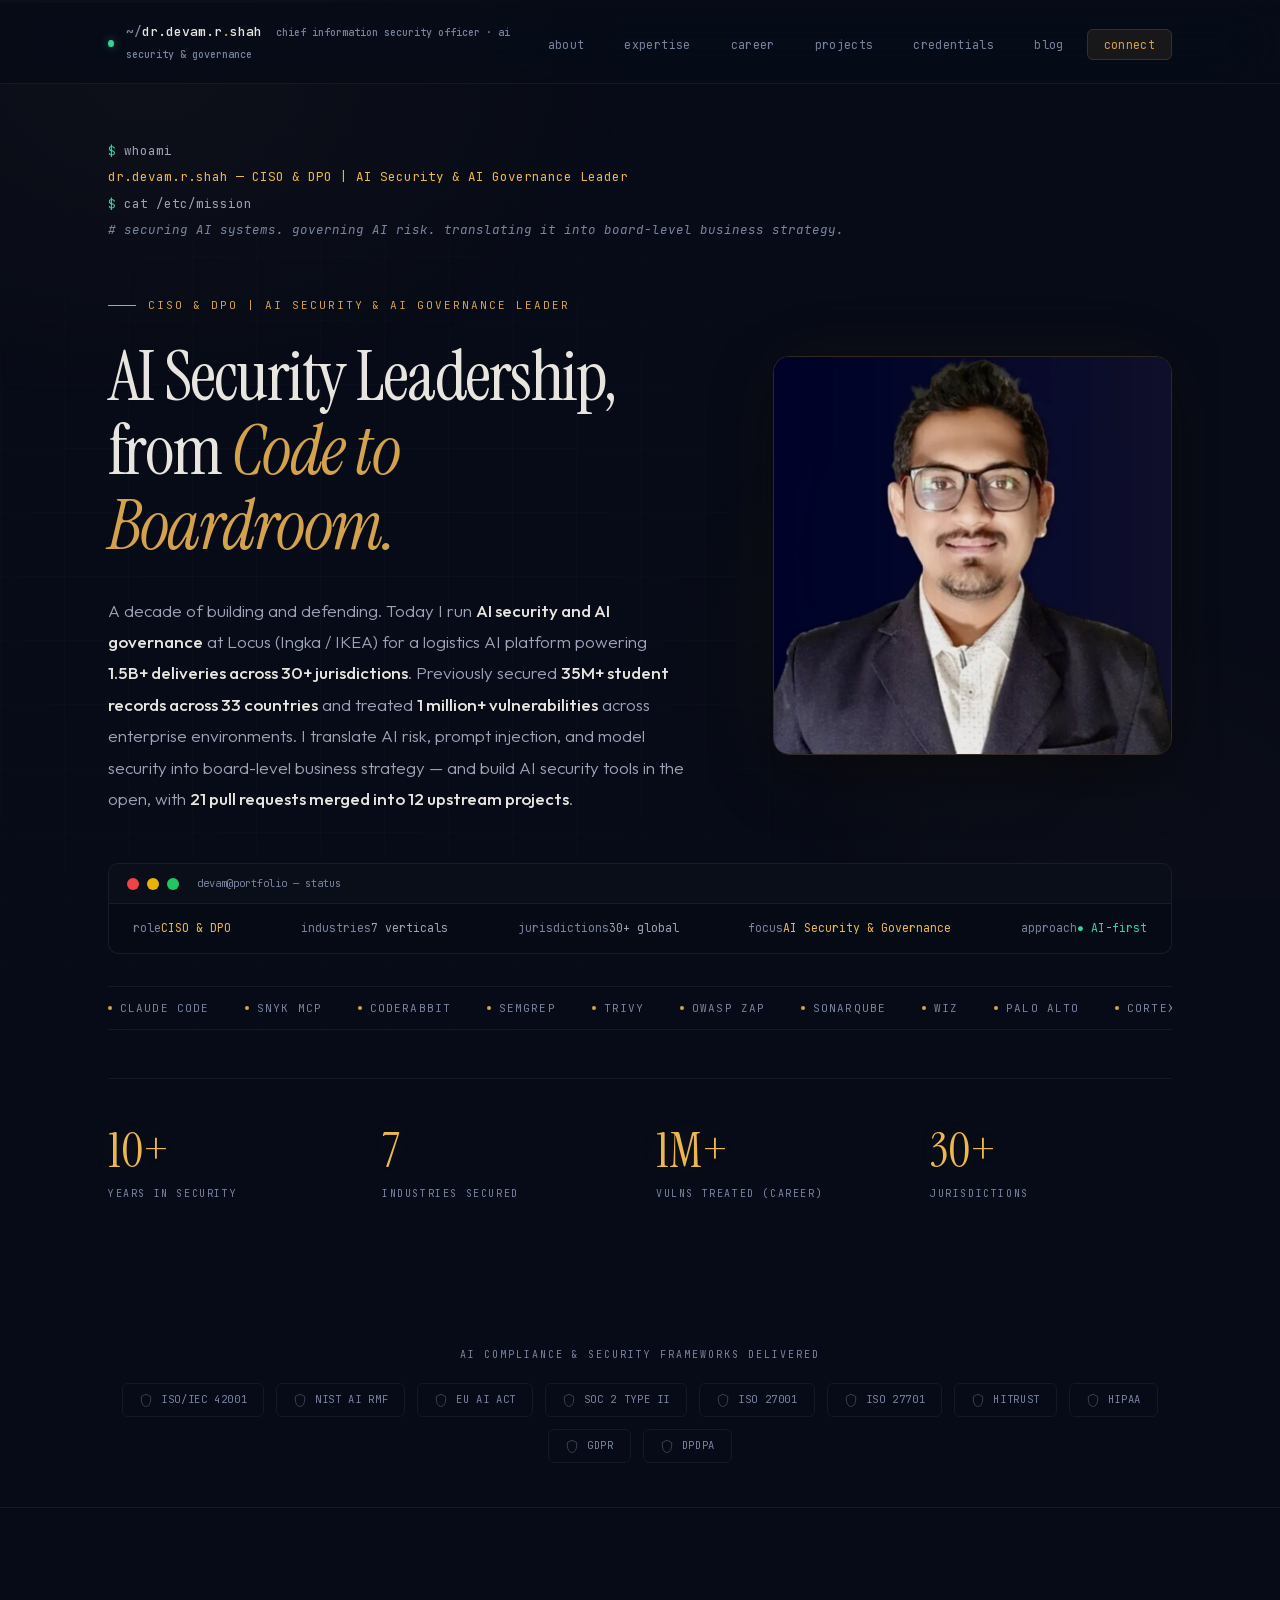
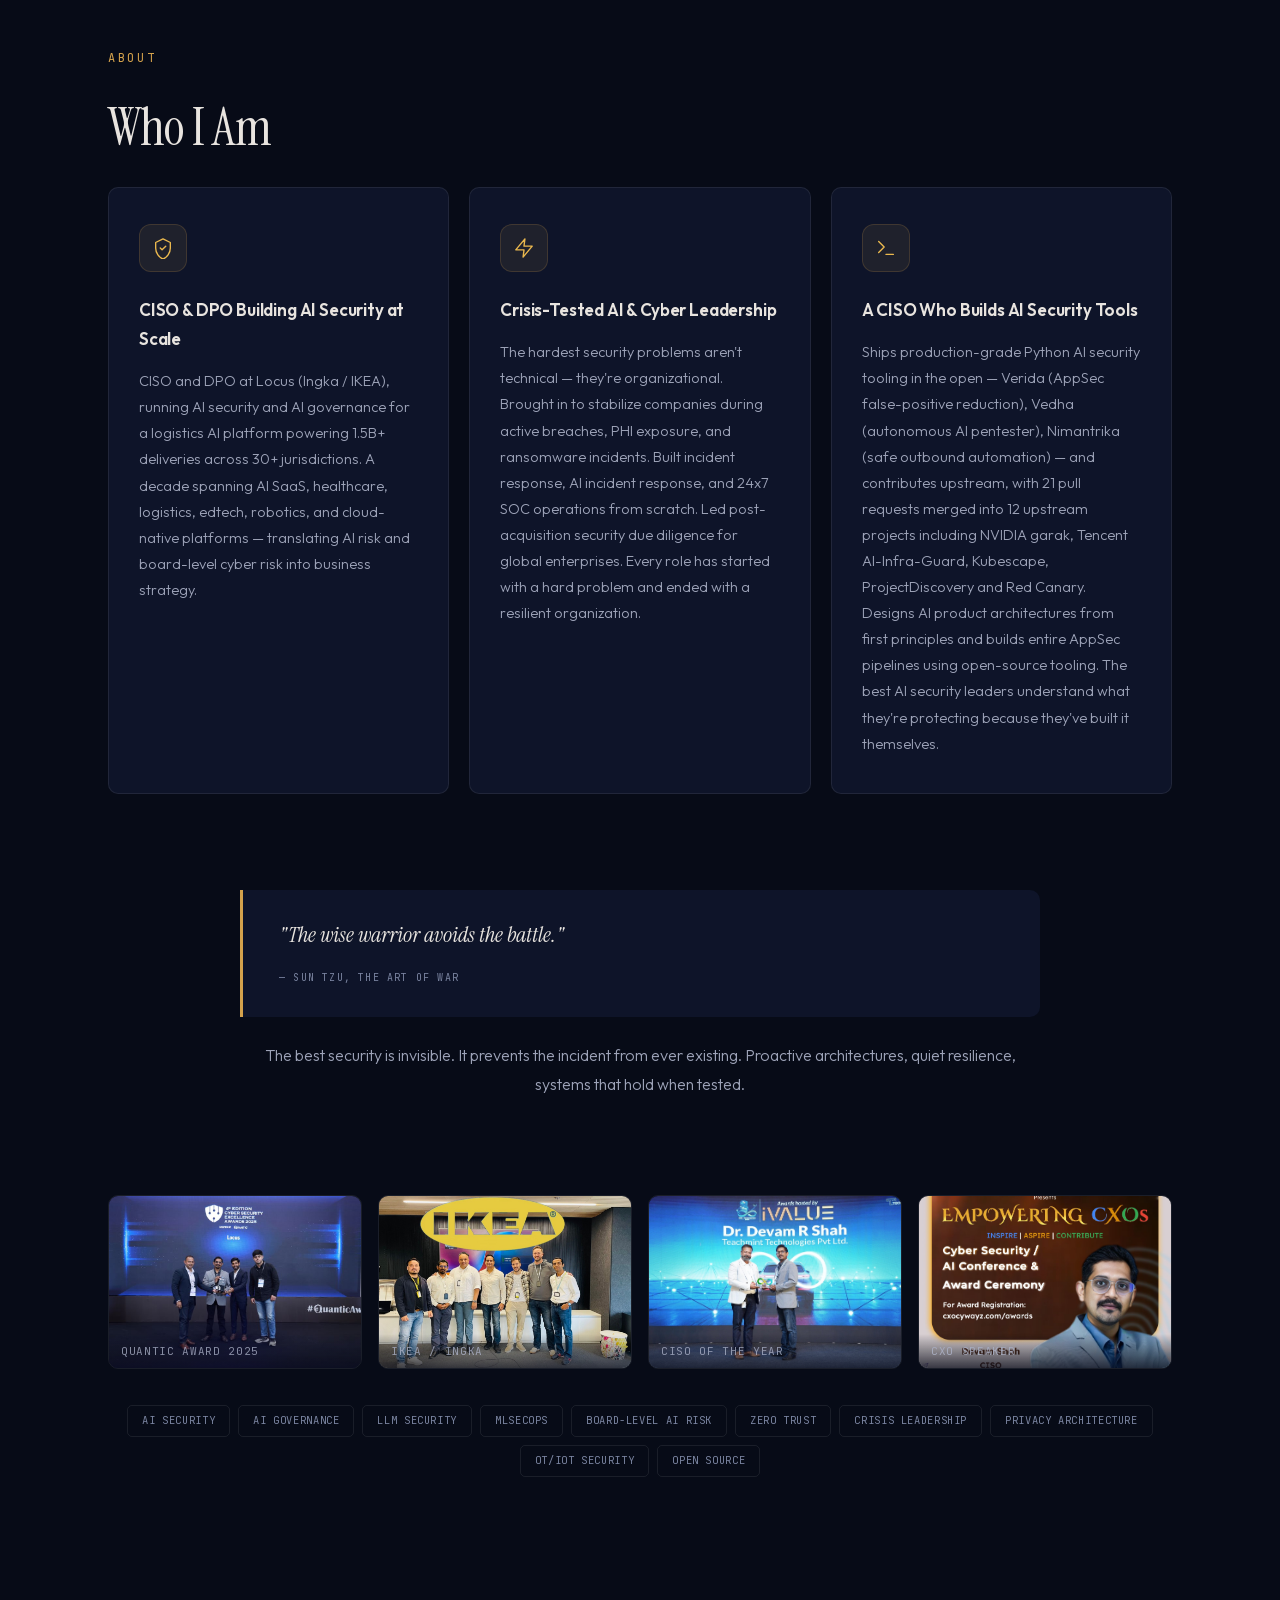
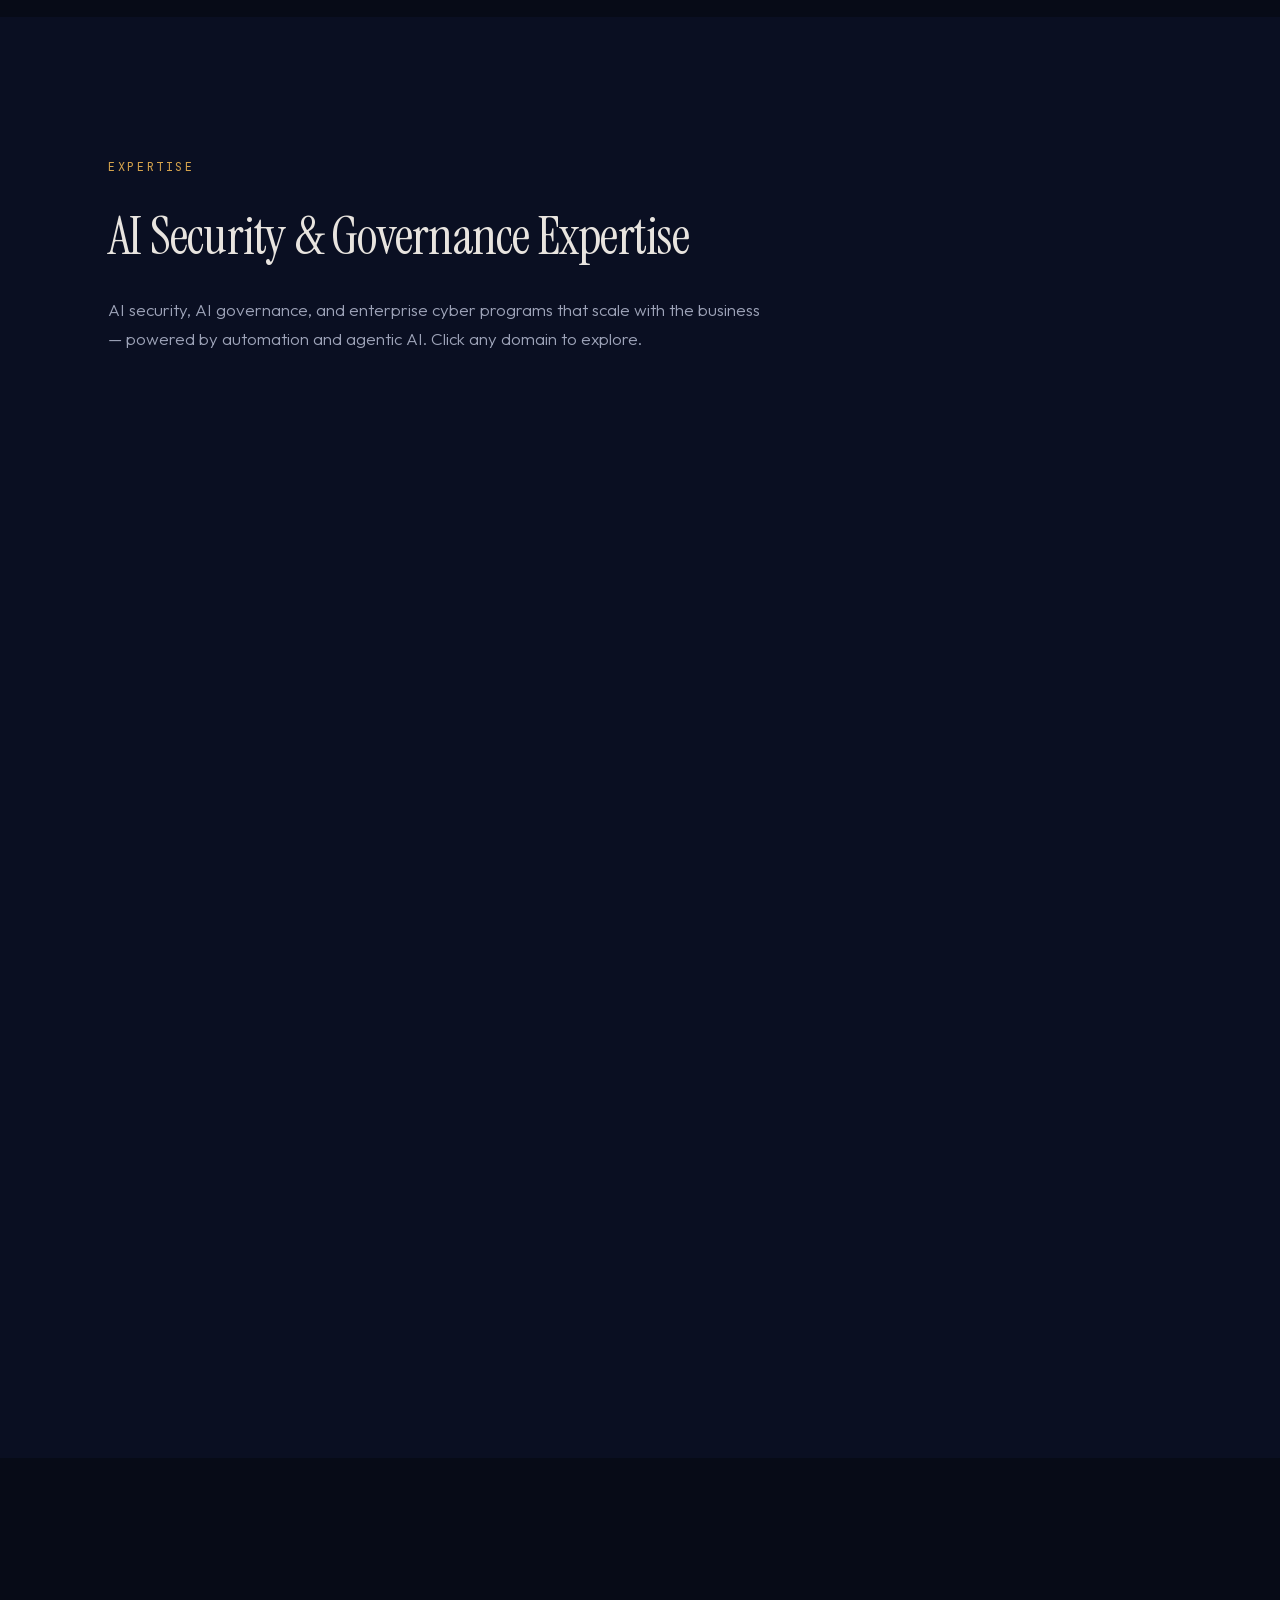
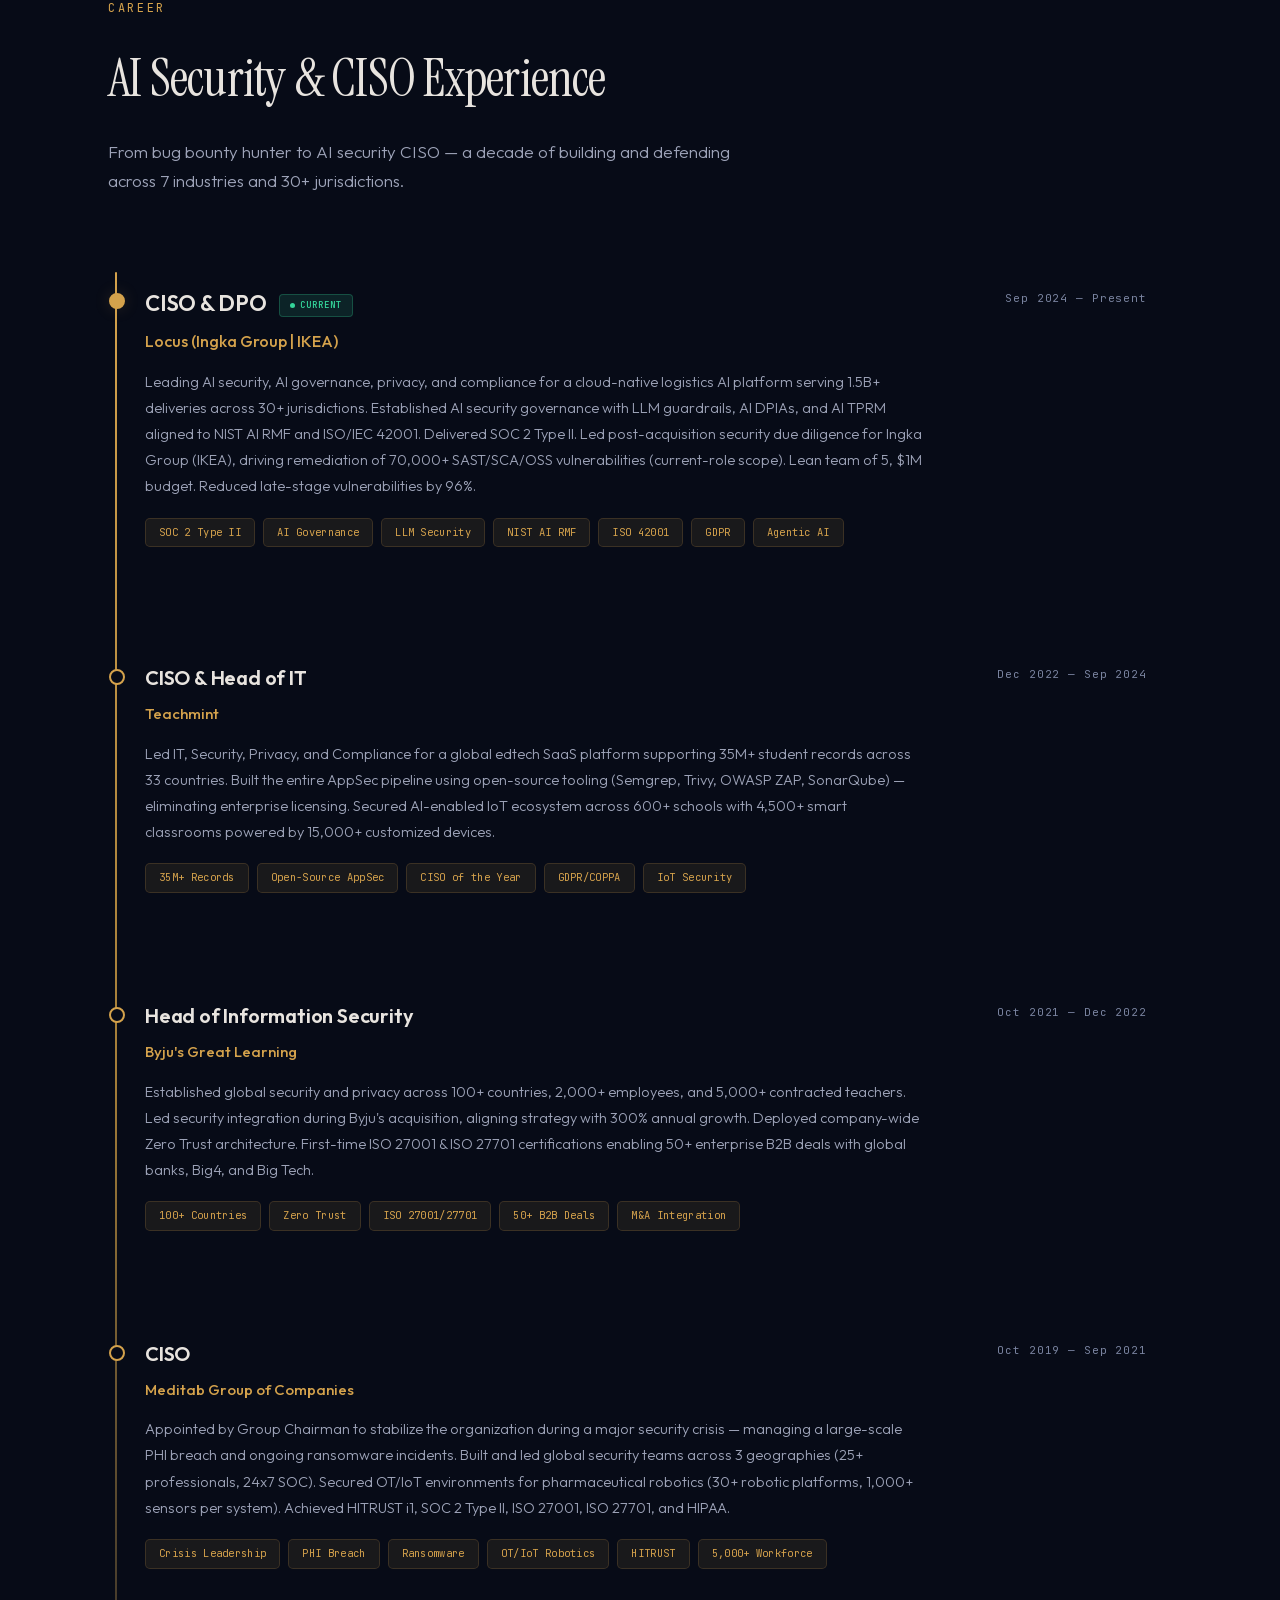
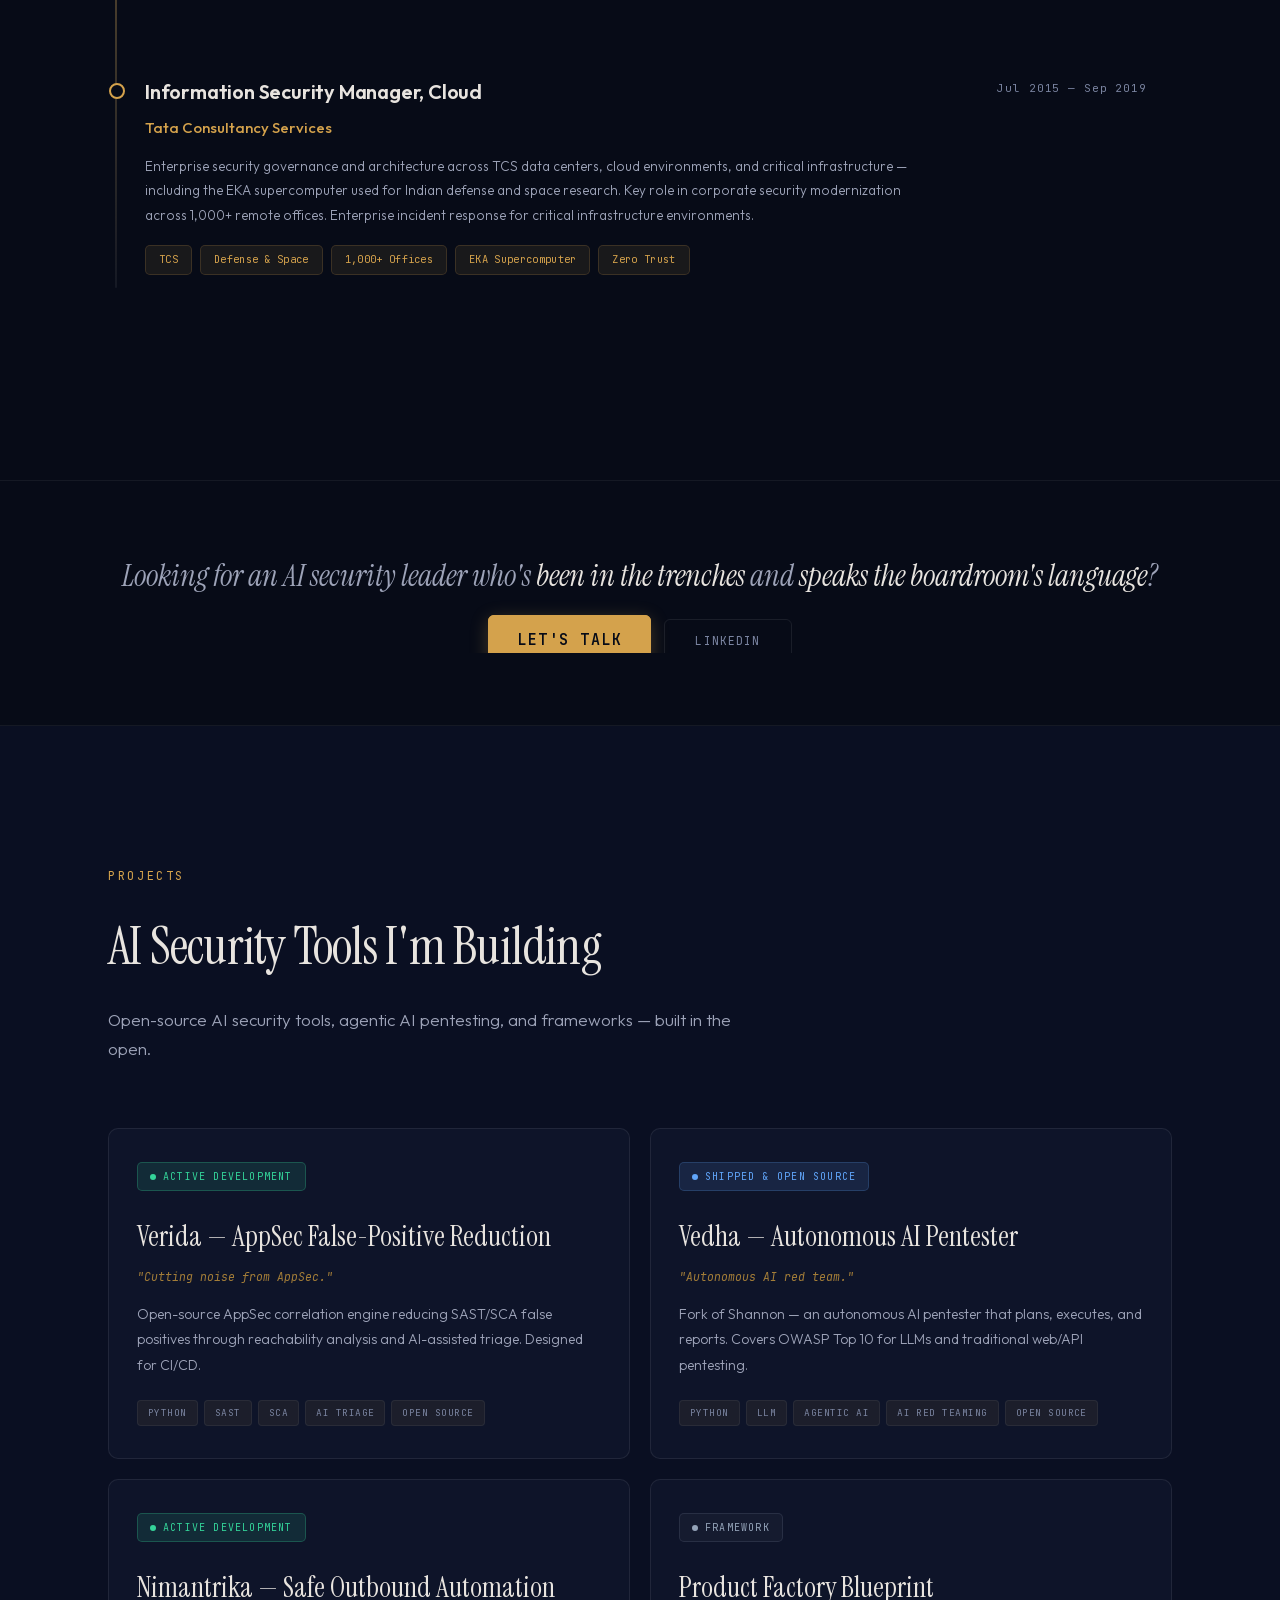
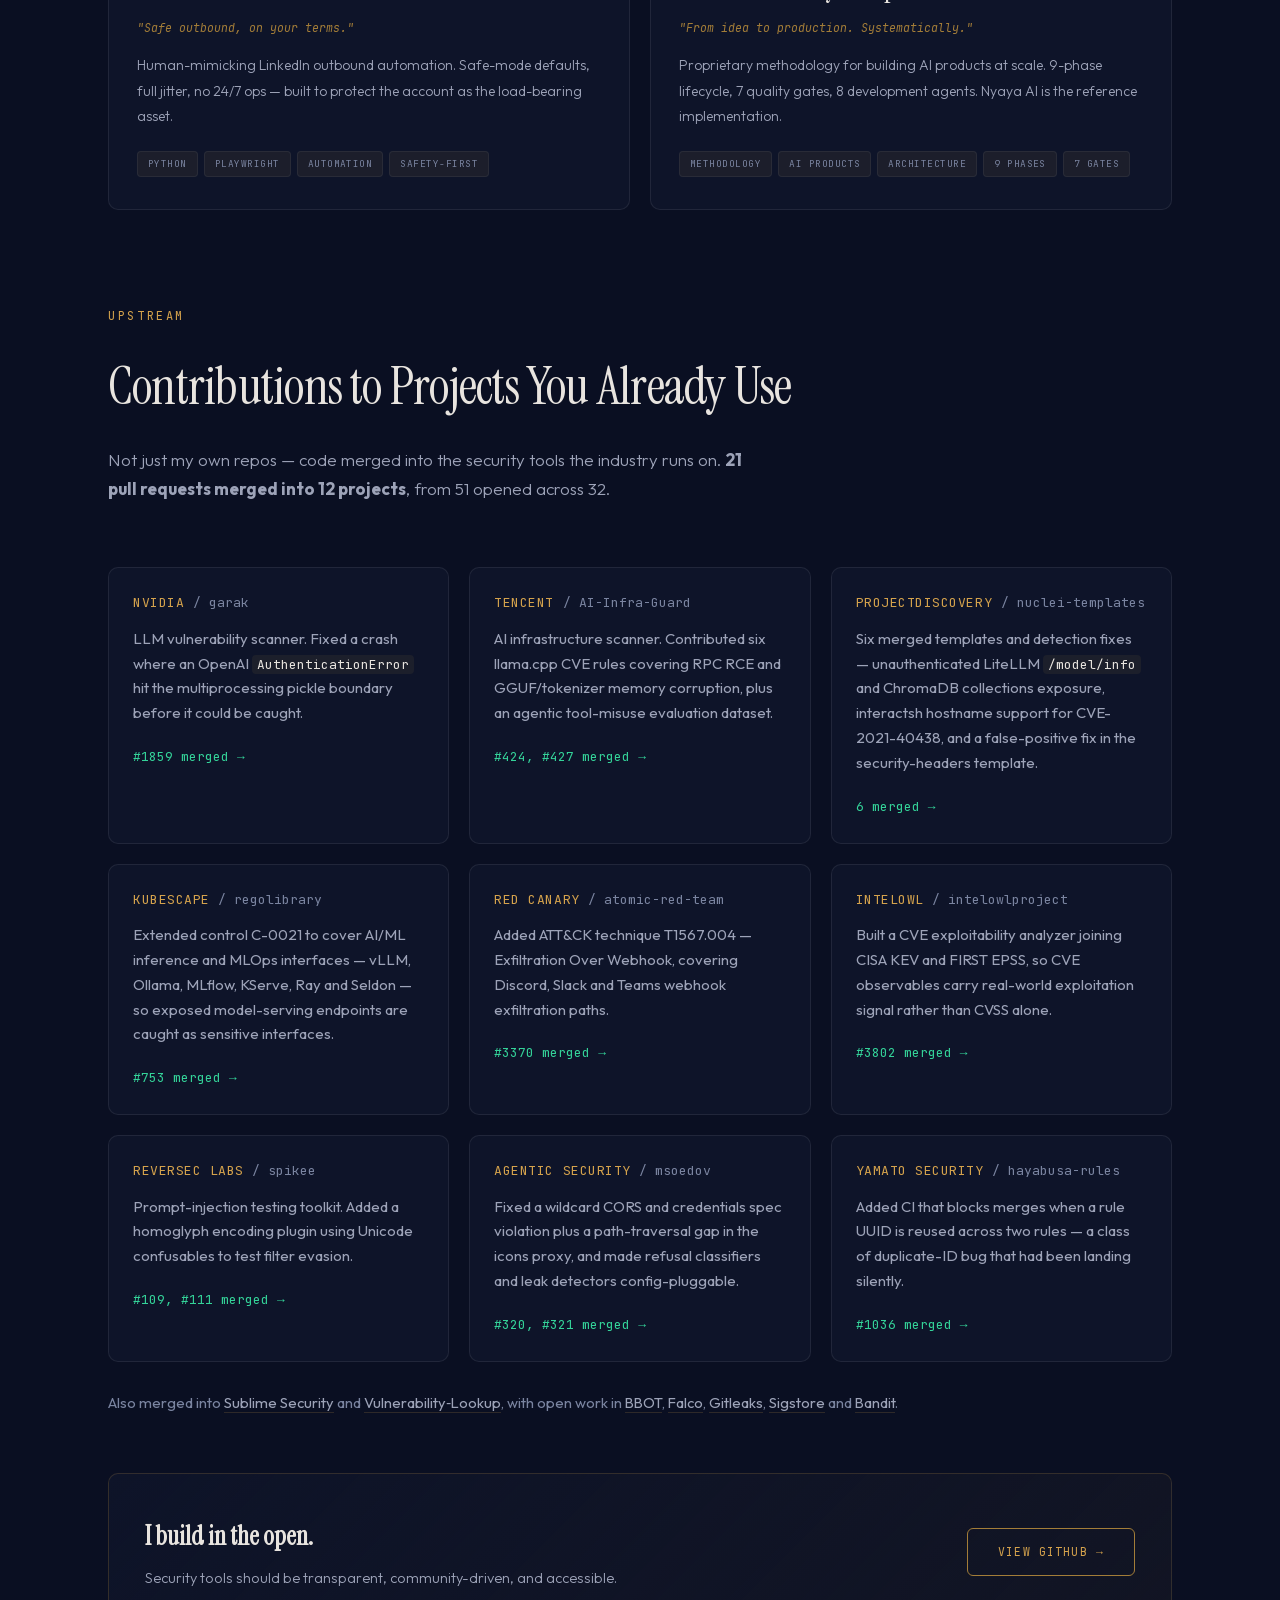
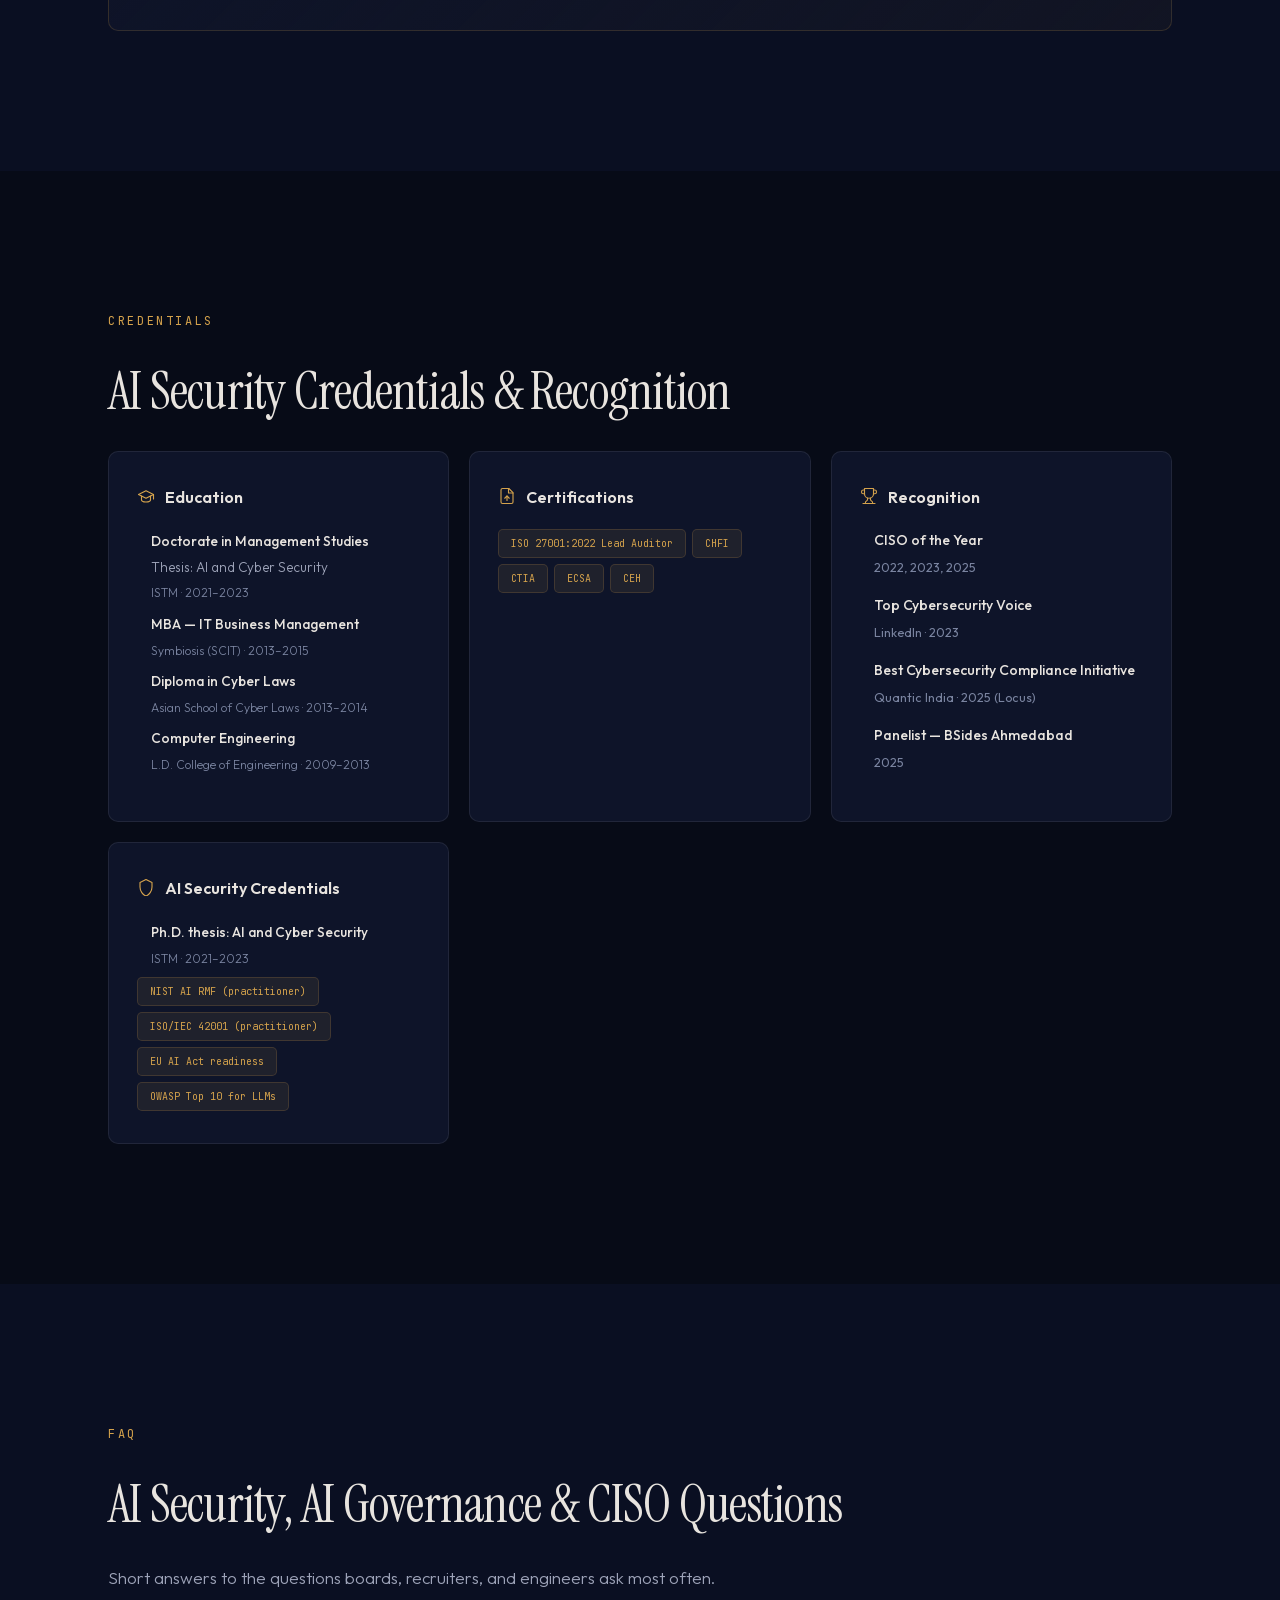
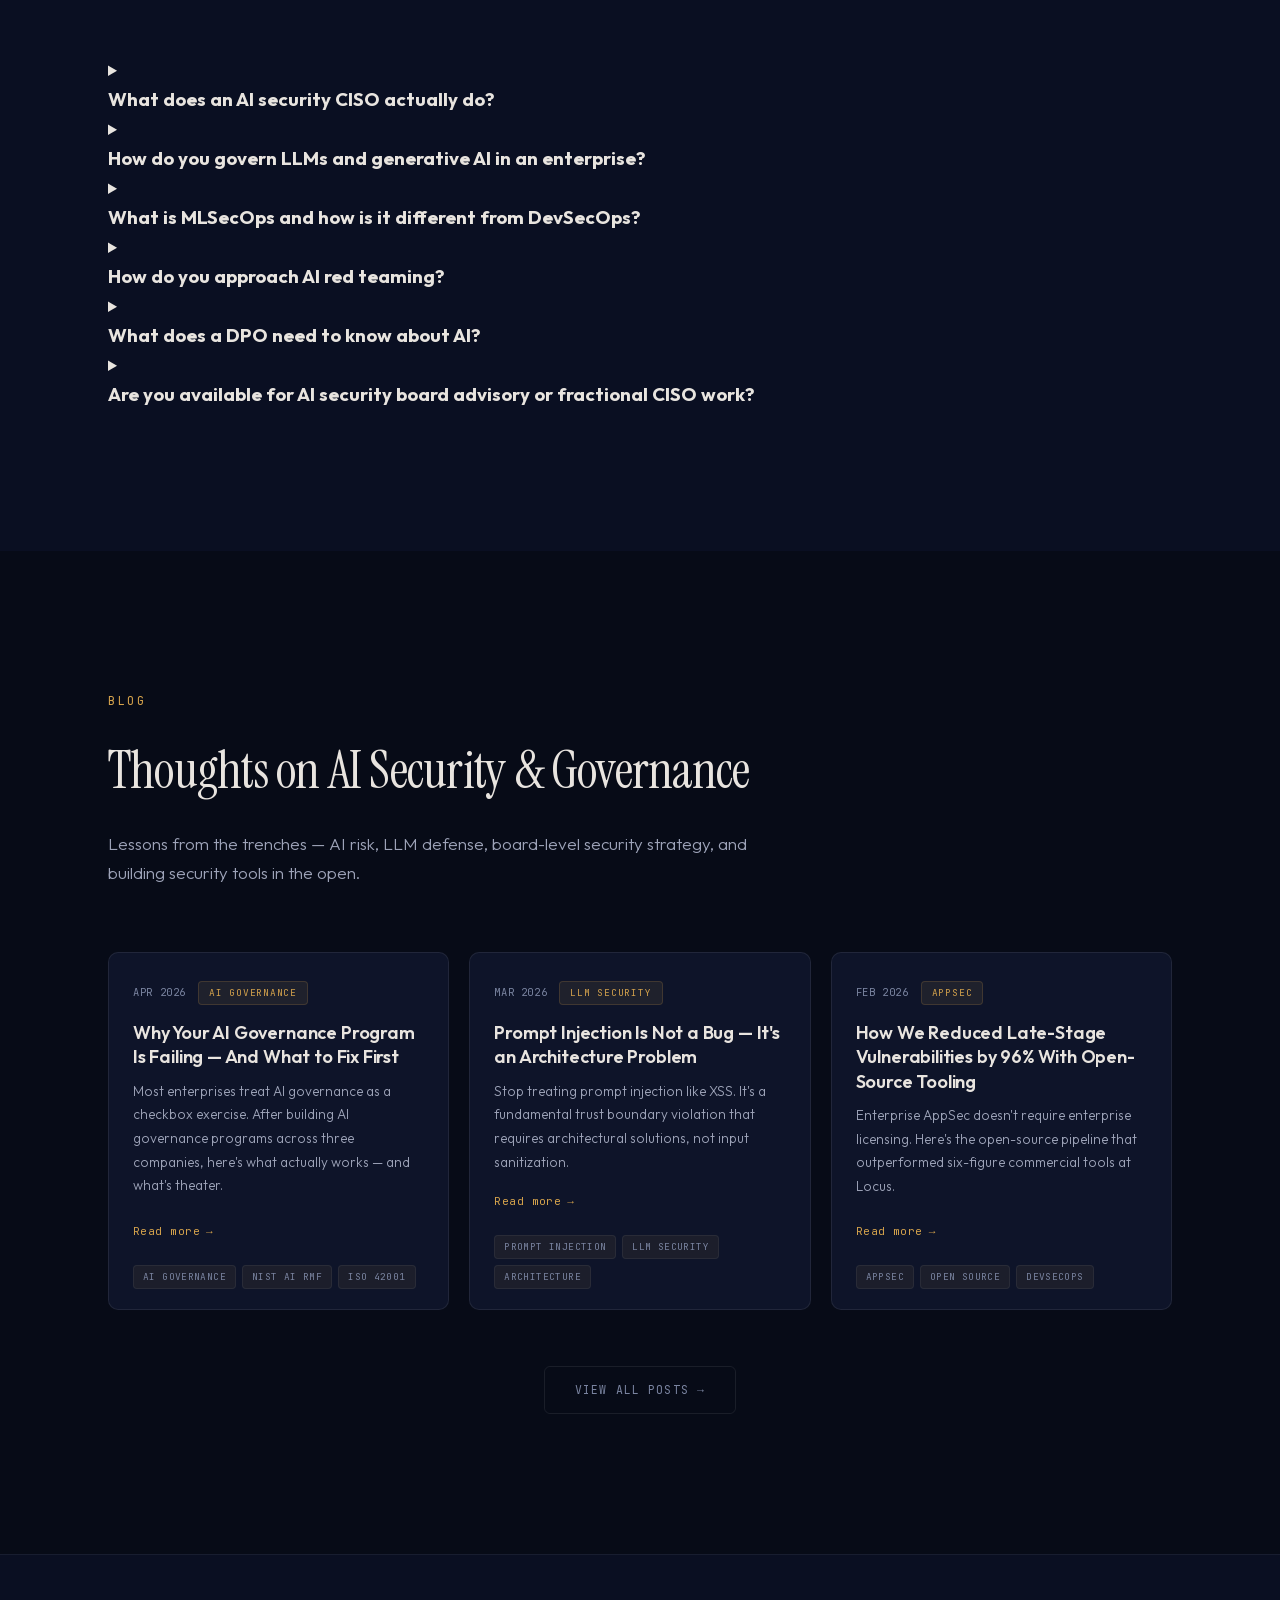
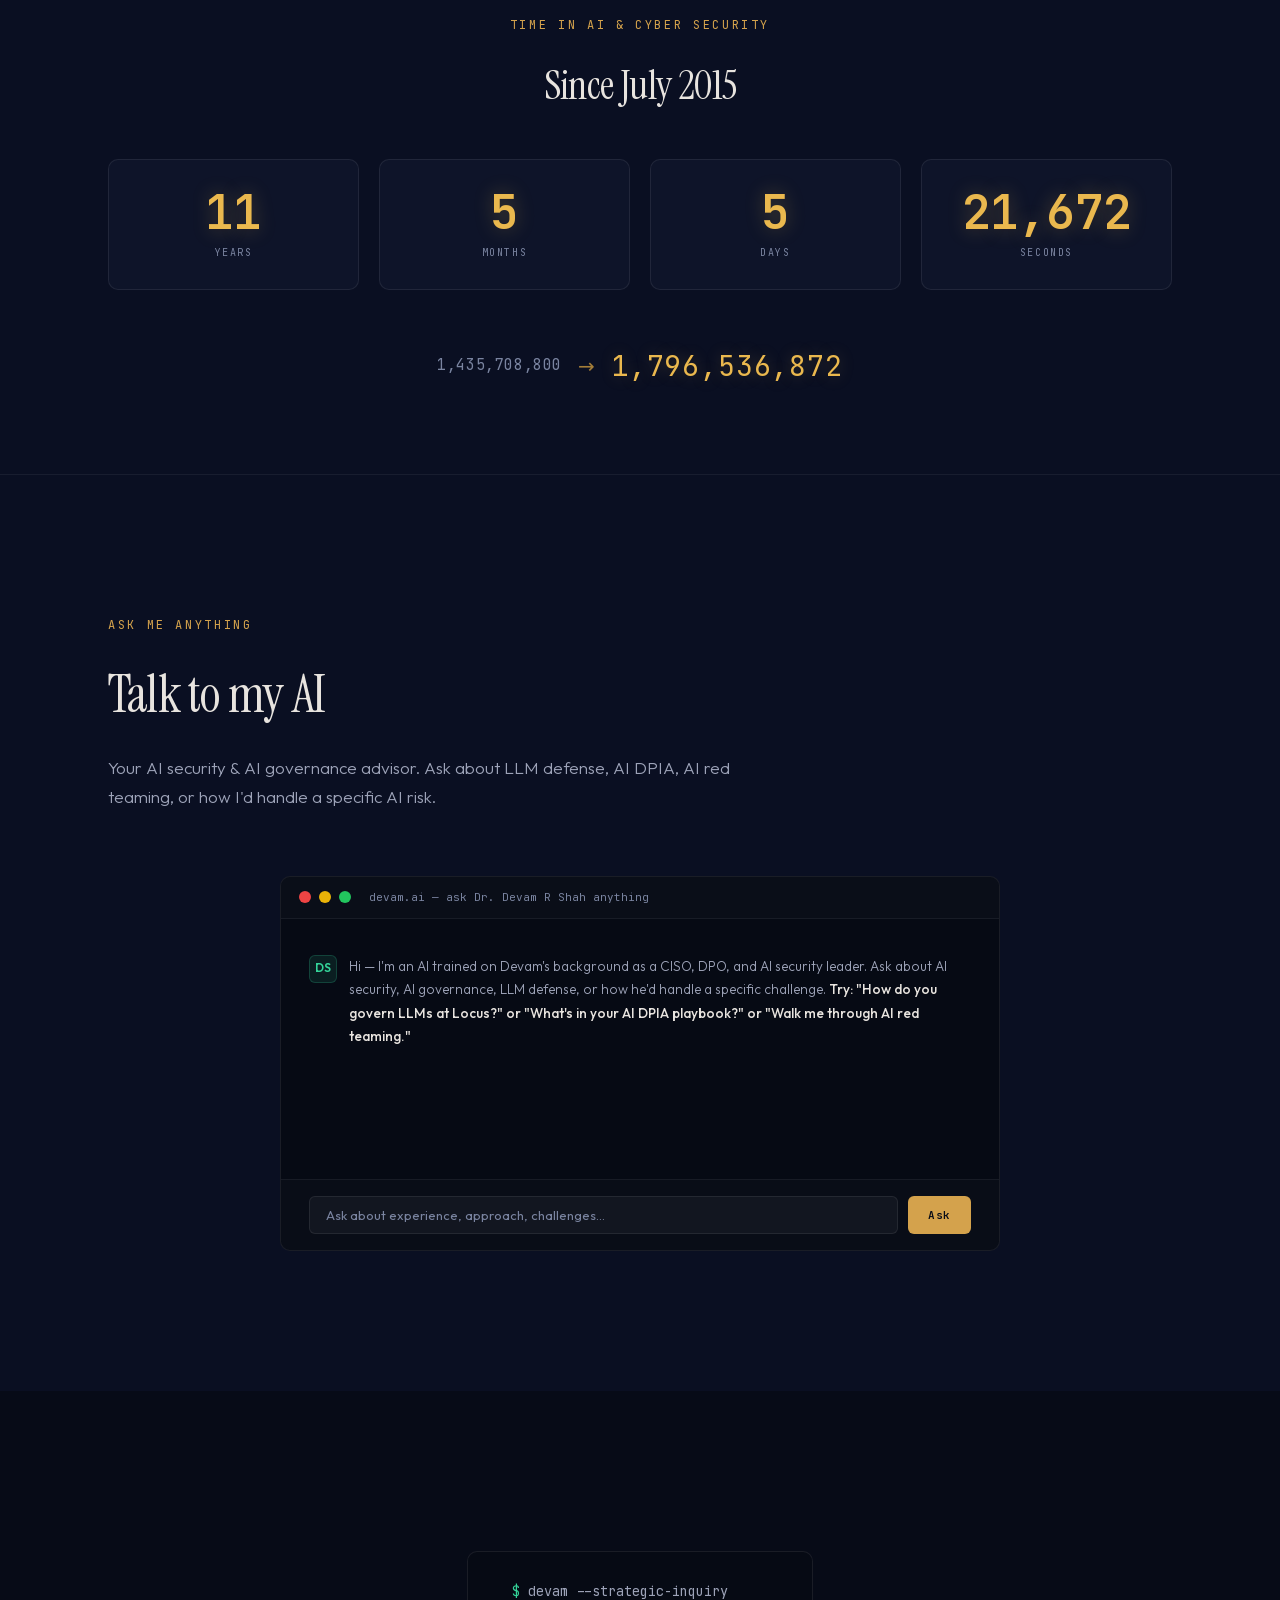
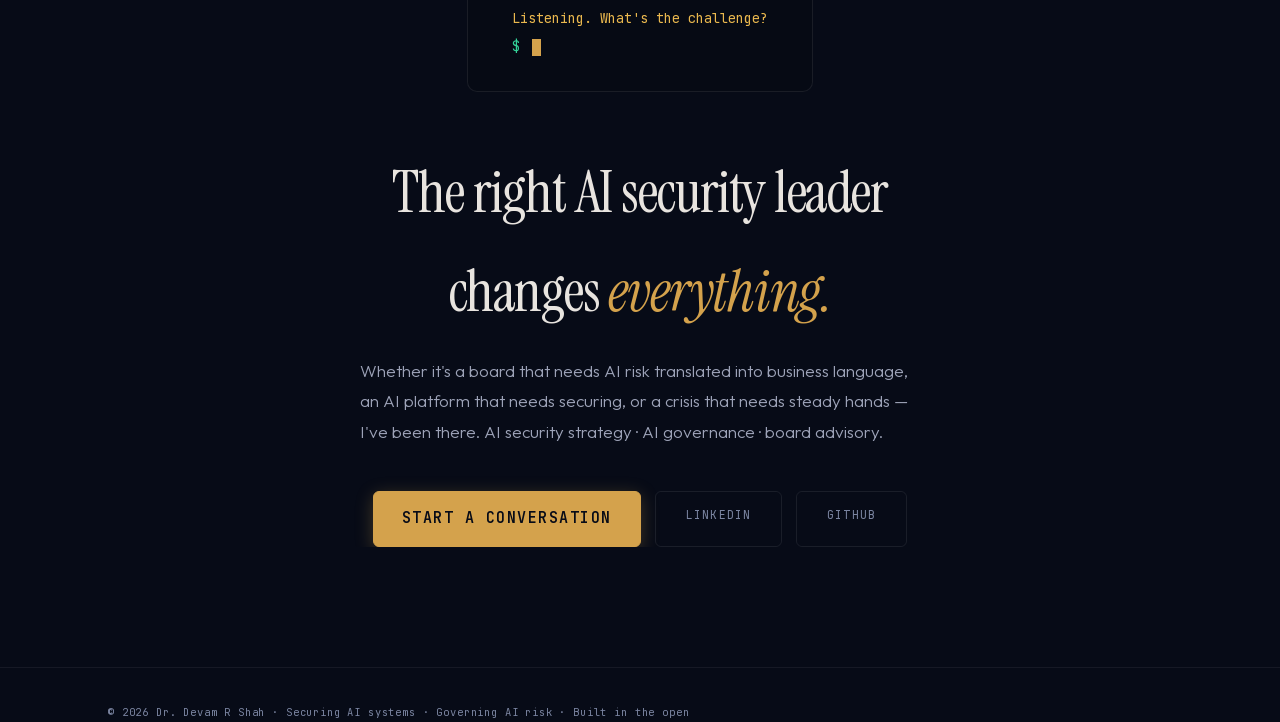
==== commit 1c201d3e: "feat(site): add upstream open-source contributions section The site showed only my own tools (Verida" ====
--- a/index.html
+++ b/index.html
@@ -45,7 +45,7 @@
 
   <!-- Structured Data -->
   <script type="application/ld+json">
-  {"@context":"https://schema.org","@type":"Person","@id":"https://devamshah.github.io/#person","name":"Dr. Devam R Shah","givenName":"Devam","familyName":"Shah","honorificPrefix":"Dr.","jobTitle":"CISO & DPO | AI Security & AI Governance Leader","description":"Chief Information Security Officer, Data Protection Officer, and AI security leader. Runs AI security and AI governance at Locus (Ingka/IKEA) for a logistics AI platform powering 1.5B+ deliveries across 30+ jurisdictions.","image":"https://devamshah.github.io/assets/website_headshot.jpg","url":"https://devamshah.github.io/","sameAs":["https://www.linkedin.com/in/thedevam/","https://github.com/DevamShah"],"knowsAbout":["AI Security","AI Governance","AI Risk Management","LLM Security","AI Compliance","NIST AI RMF","ISO/IEC 42001","EU AI Act","MLSecOps","AI Red Teaming","Responsible AI","AI DPIA","AI Third-Party Risk Management","Prompt Injection","Model Security","AI Data Protection","AI Privacy","AI Incident Response","AI Threat Modeling","OWASP Top 10 for LLMs","AppSec Automation","AI SOC","Chief Information Security Officer","Data Protection Officer","Zero Trust Architecture","DevSecOps","SAST","SCA","Cloud Security","SOC 2","ISO 27001","ISO 27701","HITRUST","HIPAA","GDPR","DPDPA","Board-level Cyber Risk","Crisis Leadership"],"worksFor":{"@id":"https://devamshah.github.io/#locus"},"alumniOf":[{"@type":"CollegeOrUniversity","name":"Symbiosis Centre for Information Technology (SCIT)"},{"@type":"CollegeOrUniversity","name":"L.D. College of Engineering"},{"@type":"EducationalOrganization","name":"ISTM (Doctorate — AI and Cyber Security)"},{"@type":"EducationalOrganization","name":"Asian School of Cyber Laws"}],"knowsLanguage":["en","hi","gu"],"nationality":"Indian"}
+  {"@context":"https://schema.org","@type":"Person","@id":"https://devamshah.github.io/#person","name":"Dr. Devam R Shah","givenName":"Devam","familyName":"Shah","honorificPrefix":"Dr.","jobTitle":"CISO & DPO | AI Security & AI Governance Leader","description":"Chief Information Security Officer, Data Protection Officer, and AI security leader. Runs AI security and AI governance at Locus (Ingka/IKEA) for a logistics AI platform powering 1.5B+ deliveries across 30+ jurisdictions. Open-source contributor with 21 pull requests merged into 12 upstream security projects including NVIDIA garak, Tencent AI-Infra-Guard, Kubescape and ProjectDiscovery.","image":"https://devamshah.github.io/assets/website_headshot.jpg","url":"https://devamshah.github.io/","sameAs":["https://www.linkedin.com/in/thedevam/","https://github.com/DevamShah"],"knowsAbout":["AI Security","AI Governance","AI Risk Management","LLM Security","AI Compliance","NIST AI RMF","ISO/IEC 42001","EU AI Act","MLSecOps","AI Red Teaming","Responsible AI","AI DPIA","AI Third-Party Risk Management","Prompt Injection","Model Security","AI Data Protection","AI Privacy","AI Incident Response","AI Threat Modeling","OWASP Top 10 for LLMs","AppSec Automation","AI SOC","Chief Information Security Officer","Data Protection Officer","Zero Trust Architecture","DevSecOps","SAST","SCA","Cloud Security","SOC 2","ISO 27001","ISO 27701","HITRUST","HIPAA","GDPR","DPDPA","Board-level Cyber Risk","Crisis Leadership"],"worksFor":{"@id":"https://devamshah.github.io/#locus"},"alumniOf":[{"@type":"CollegeOrUniversity","name":"Symbiosis Centre for Information Technology (SCIT)"},{"@type":"CollegeOrUniversity","name":"L.D. College of Engineering"},{"@type":"EducationalOrganization","name":"ISTM (Doctorate — AI and Cyber Security)"},{"@type":"EducationalOrganization","name":"Asian School of Cyber Laws"}],"knowsLanguage":["en","hi","gu"],"nationality":"Indian"}
   </script>
   <script type="application/ld+json">
   {"@context":"https://schema.org","@type":"WebSite","@id":"https://devamshah.github.io/#website","name":"Dr. Devam R Shah — CISO & AI Security Leader","url":"https://devamshah.github.io/","description":"Portfolio of Dr. Devam R Shah — CISO & DPO leading AI security and AI governance at Locus (IKEA group).","author":{"@id":"https://devamshah.github.io/#person"},"inLanguage":"en"}
@@ -70,6 +70,23 @@
 
   <!-- Stylesheets -->
   <link rel="stylesheet" href="css/bundle.min.css">
+<style>
+.ups-grid{display:grid;grid-template-columns:repeat(auto-fit,minmax(320px,1fr));gap:20px;margin-top:36px}
+.ups-card{background:var(--bg-card);border:1px solid var(--border-card);border-radius:var(--radius);padding:24px;transition:background .25s ease,border-color .25s ease,transform .25s ease}
+.ups-card:hover,.ups-card:focus-visible{background:var(--bg-card-hover);border-color:var(--gold-border);transform:translateY(-2px)}
+.ups-org{font-family:var(--mono);font-size:.82rem;letter-spacing:.04em;text-transform:uppercase;color:var(--gold);margin-bottom:12px}
+.ups-repo{color:var(--text-muted);text-transform:none;letter-spacing:0}
+.ups-repo::before{content:"/ "}
+.ups-card p{font-size:.94rem;line-height:1.65;color:var(--text-body);margin-bottom:16px}
+.ups-card code{font-family:var(--mono);font-size:.85em;color:var(--text-h);background:var(--gold-tag);padding:1px 5px;border-radius:4px}
+.ups-link{font-family:var(--mono);font-size:.8rem;color:var(--green);text-decoration:none;border-bottom:1px solid transparent;transition:border-color .2s ease}
+.ups-link:hover,.ups-link:focus-visible{border-bottom-color:var(--green)}
+.ups-more{margin-top:28px;font-size:.92rem;color:var(--text-muted);line-height:1.8}
+.ups-more a{color:var(--text-body);text-decoration:none;border-bottom:1px solid var(--gold-border)}
+.ups-more a:hover,.ups-more a:focus-visible{color:var(--gold)}
+@media (max-width:640px){.ups-grid{grid-template-columns:1fr}.ups-card{padding:20px}}
+</style>
+
 </head>
 <body>
 <a href="#main" class="skip-link">Skip to content</a>
@@ -140,7 +157,7 @@
         <div class="hero-text">
           <div class="hero-eyebrow">CISO &amp; DPO | AI Security &amp; AI Governance Leader</div>
           <h1 id="hero-heading">AI Security Leadership,<br>from <em>Code to Boardroom.</em></h1>
-          <p class="hero-desc">A decade of building and defending. Today I run <strong>AI security and AI governance</strong> at Locus (Ingka / IKEA) for a logistics AI platform powering <strong>1.5B+ deliveries across 30+ jurisdictions</strong>. Previously secured <strong>35M+ student records across 33 countries</strong> and treated <strong>1 million+ vulnerabilities</strong> across enterprise environments. I translate AI risk, prompt injection, and model security into board-level business strategy — and build AI security tools in the open.</p>
+          <p class="hero-desc">A decade of building and defending. Today I run <strong>AI security and AI governance</strong> at Locus (Ingka / IKEA) for a logistics AI platform powering <strong>1.5B+ deliveries across 30+ jurisdictions</strong>. Previously secured <strong>35M+ student records across 33 countries</strong> and treated <strong>1 million+ vulnerabilities</strong> across enterprise environments. I translate AI risk, prompt injection, and model security into board-level business strategy — and build AI security tools in the open, with <strong>21 pull requests merged into 12 upstream projects</strong>.</p>
         </div>
         <div class="hero-photo">
           <picture>
@@ -250,7 +267,7 @@
       <div class="about-card">
         <div class="about-card-icon"><svg viewBox="0 0 24 24" fill="none" stroke="currentColor" stroke-width="1.5" stroke-linecap="round" stroke-linejoin="round" aria-hidden="true"><polyline points="4 17 10 11 4 5"/><line x1="12" y1="19" x2="20" y2="19"/></svg></div>
         <h3>A CISO Who Builds AI Security Tools</h3>
-        <p>Ships production-grade Python AI security tooling in the open — Verida (AppSec false-positive reduction), Vedha (autonomous AI pentester), Nimantrika (safe outbound automation). Designs AI product architectures from first principles and builds entire AppSec pipelines using open-source tooling. The best AI security leaders understand what they're protecting because they've built it themselves.</p>
+        <p>Ships production-grade Python AI security tooling in the open — Verida (AppSec false-positive reduction), Vedha (autonomous AI pentester), Nimantrika (safe outbound automation) — and contributes upstream, with 21 pull requests merged into 12 upstream projects including NVIDIA garak, Tencent AI-Infra-Guard, Kubescape, ProjectDiscovery and Red Canary. Designs AI product architectures from first principles and builds entire AppSec pipelines using open-source tooling. The best AI security leaders understand what they're protecting because they've built it themselves.</p>
       </div>
     </div>
 
@@ -330,6 +347,67 @@
       <article class="proj-card" tabindex="0"><div class="proj-status active"><span class="sdot"></span> Active Development</div><h3>Nimantrika &mdash; Safe Outbound Automation</h3><div class="proj-tagline">"Safe outbound, on your terms."</div><p>Human-mimicking LinkedIn outbound automation. Safe-mode defaults, full jitter, no 24/7 ops &mdash; built to protect the account as the load-bearing asset.</p><div class="proj-stack"><span>Python</span><span>Playwright</span><span>Automation</span><span>Safety-first</span></div></article>
       <article class="proj-card" tabindex="0"><div class="proj-status meta"><span class="sdot"></span> Framework</div><h3>Product Factory Blueprint</h3><div class="proj-tagline">"From idea to production. Systematically."</div><p>Proprietary methodology for building AI products at scale. 9-phase lifecycle, 7 quality gates, 8 development agents. Nyaya AI is the reference implementation.</p><div class="proj-stack"><span>Methodology</span><span>AI Products</span><span>Architecture</span><span>9 Phases</span><span>7 Gates</span></div></article>
     </div>
+
+    <div class="reveal" style="margin-top:96px"><div class="section-label">Upstream</div><h2 class="section-heading">Contributions to Projects You Already Use</h2><p class="section-sub">Not just my own repos &mdash; code merged into the security tools the industry runs on. <strong>21 pull requests merged into 12 projects</strong>, from 51 opened across 32.</p></div>
+
+    <div class="ups-grid stagger">
+      <article class="ups-card" tabindex="0">
+        <div class="ups-org">NVIDIA <span class="ups-repo">garak</span></div>
+        <p>LLM vulnerability scanner. Fixed a crash where an OpenAI <code>AuthenticationError</code> hit the multiprocessing pickle boundary before it could be caught.</p>
+        <a class="ups-link" href="https://github.com/NVIDIA/garak/pull/1859" target="_blank" rel="noopener">#1859 merged &rarr;</a>
+      </article>
+
+      <article class="ups-card" tabindex="0">
+        <div class="ups-org">Tencent <span class="ups-repo">AI-Infra-Guard</span></div>
+        <p>AI infrastructure scanner. Contributed six llama.cpp CVE rules covering RPC RCE and GGUF/tokenizer memory corruption, plus an agentic tool-misuse evaluation dataset.</p>
+        <a class="ups-link" href="https://github.com/Tencent/AI-Infra-Guard/pulls?q=is%3Apr+author%3ADevamShah" target="_blank" rel="noopener">#424, #427 merged &rarr;</a>
+      </article>
+
+      <article class="ups-card" tabindex="0">
+        <div class="ups-org">ProjectDiscovery <span class="ups-repo">nuclei-templates</span></div>
+        <p>Six merged templates and detection fixes &mdash; unauthenticated LiteLLM <code>/model/info</code> and ChromaDB collections exposure, interactsh hostname support for CVE-2021-40438, and a false-positive fix in the security-headers template.</p>
+        <a class="ups-link" href="https://github.com/projectdiscovery/nuclei-templates/pulls?q=is%3Apr+author%3ADevamShah" target="_blank" rel="noopener">6 merged &rarr;</a>
+      </article>
+
+      <article class="ups-card" tabindex="0">
+        <div class="ups-org">Kubescape <span class="ups-repo">regolibrary</span></div>
+        <p>Extended control C-0021 to cover AI/ML inference and MLOps interfaces &mdash; vLLM, Ollama, MLflow, KServe, Ray and Seldon &mdash; so exposed model-serving endpoints are caught as sensitive interfaces.</p>
+        <a class="ups-link" href="https://github.com/kubescape/regolibrary/pull/753" target="_blank" rel="noopener">#753 merged &rarr;</a>
+      </article>
+
+      <article class="ups-card" tabindex="0">
+        <div class="ups-org">Red Canary <span class="ups-repo">atomic-red-team</span></div>
+        <p>Added ATT&amp;CK technique T1567.004 &mdash; Exfiltration Over Webhook, covering Discord, Slack and Teams webhook exfiltration paths.</p>
+        <a class="ups-link" href="https://github.com/redcanaryco/atomic-red-team/pull/3370" target="_blank" rel="noopener">#3370 merged &rarr;</a>
+      </article>
+
+      <article class="ups-card" tabindex="0">
+        <div class="ups-org">IntelOwl <span class="ups-repo">intelowlproject</span></div>
+        <p>Built a CVE exploitability analyzer joining CISA KEV and FIRST EPSS, so CVE observables carry real-world exploitation signal rather than CVSS alone.</p>
+        <a class="ups-link" href="https://github.com/intelowlproject/IntelOwl/pull/3802" target="_blank" rel="noopener">#3802 merged &rarr;</a>
+      </article>
+
+      <article class="ups-card" tabindex="0">
+        <div class="ups-org">Reversec Labs <span class="ups-repo">spikee</span></div>
+        <p>Prompt-injection testing toolkit. Added a homoglyph encoding plugin using Unicode confusables to test filter evasion.</p>
+        <a class="ups-link" href="https://github.com/ReversecLabs/spikee/pulls?q=is%3Apr+author%3ADevamShah" target="_blank" rel="noopener">#109, #111 merged &rarr;</a>
+      </article>
+
+      <article class="ups-card" tabindex="0">
+        <div class="ups-org">Agentic Security <span class="ups-repo">msoedov</span></div>
+        <p>Fixed a wildcard CORS and credentials spec violation plus a path-traversal gap in the icons proxy, and made refusal classifiers and leak detectors config-pluggable.</p>
+        <a class="ups-link" href="https://github.com/msoedov/agentic_security/pulls?q=is%3Apr+author%3ADevamShah" target="_blank" rel="noopener">#320, #321 merged &rarr;</a>
+      </article>
+
+      <article class="ups-card" tabindex="0">
+        <div class="ups-org">Yamato Security <span class="ups-repo">hayabusa-rules</span></div>
+        <p>Added CI that blocks merges when a rule UUID is reused across two rules &mdash; a class of duplicate-ID bug that had been landing silently.</p>
+        <a class="ups-link" href="https://github.com/Yamato-Security/hayabusa-rules/pull/1036" target="_blank" rel="noopener">#1036 merged &rarr;</a>
+      </article>
+    </div>
+
+    <p class="ups-more reveal">Also merged into <a href="https://github.com/sublime-security/sublime-rules/pull/4655" target="_blank" rel="noopener">Sublime Security</a> and <a href="https://github.com/vulnerability-lookup/vulnerability-lookup/pull/431" target="_blank" rel="noopener">Vulnerability&#8209;Lookup</a>, with open work in <a href="https://github.com/blacklanternsecurity/bbot/pull/3235" target="_blank" rel="noopener">BBOT</a>, <a href="https://github.com/falcosecurity/rules/pull/373" target="_blank" rel="noopener">Falco</a>, <a href="https://github.com/gitleaks/gitleaks/pulls?q=is%3Apr+author%3ADevamShah" target="_blank" rel="noopener">Gitleaks</a>, <a href="https://github.com/sigstore/model-transparency/pull/642" target="_blank" rel="noopener">Sigstore</a> and <a href="https://github.com/PyCQA/bandit/pull/1441" target="_blank" rel="noopener">Bandit</a>.</p>
+
     <div class="oss-cta reveal"><div><h3>I build in the open.</h3><p>Security tools should be transparent, community-driven, and accessible.</p></div><a href="https://github.com/DevamShah" class="oss-btn" target="_blank" rel="noopener">View GitHub &rarr;</a></div>
   </div>
 </section>
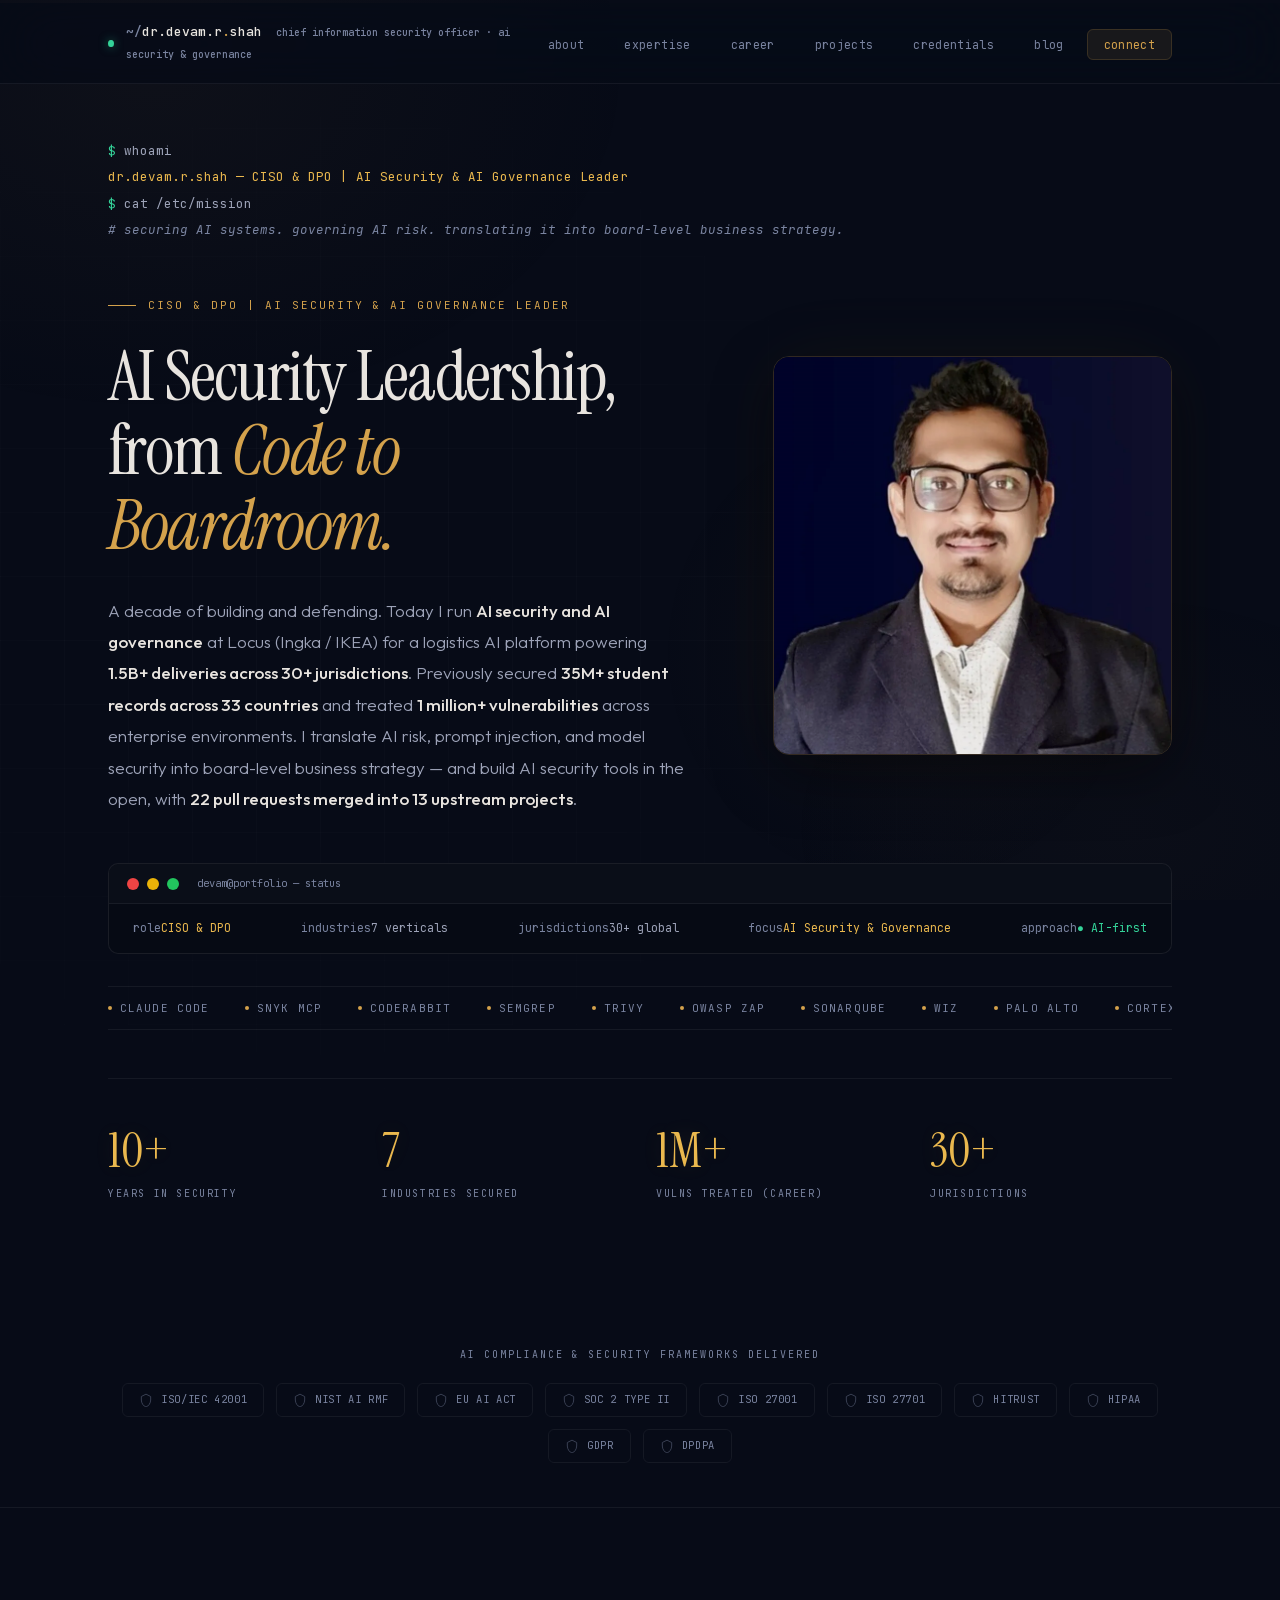
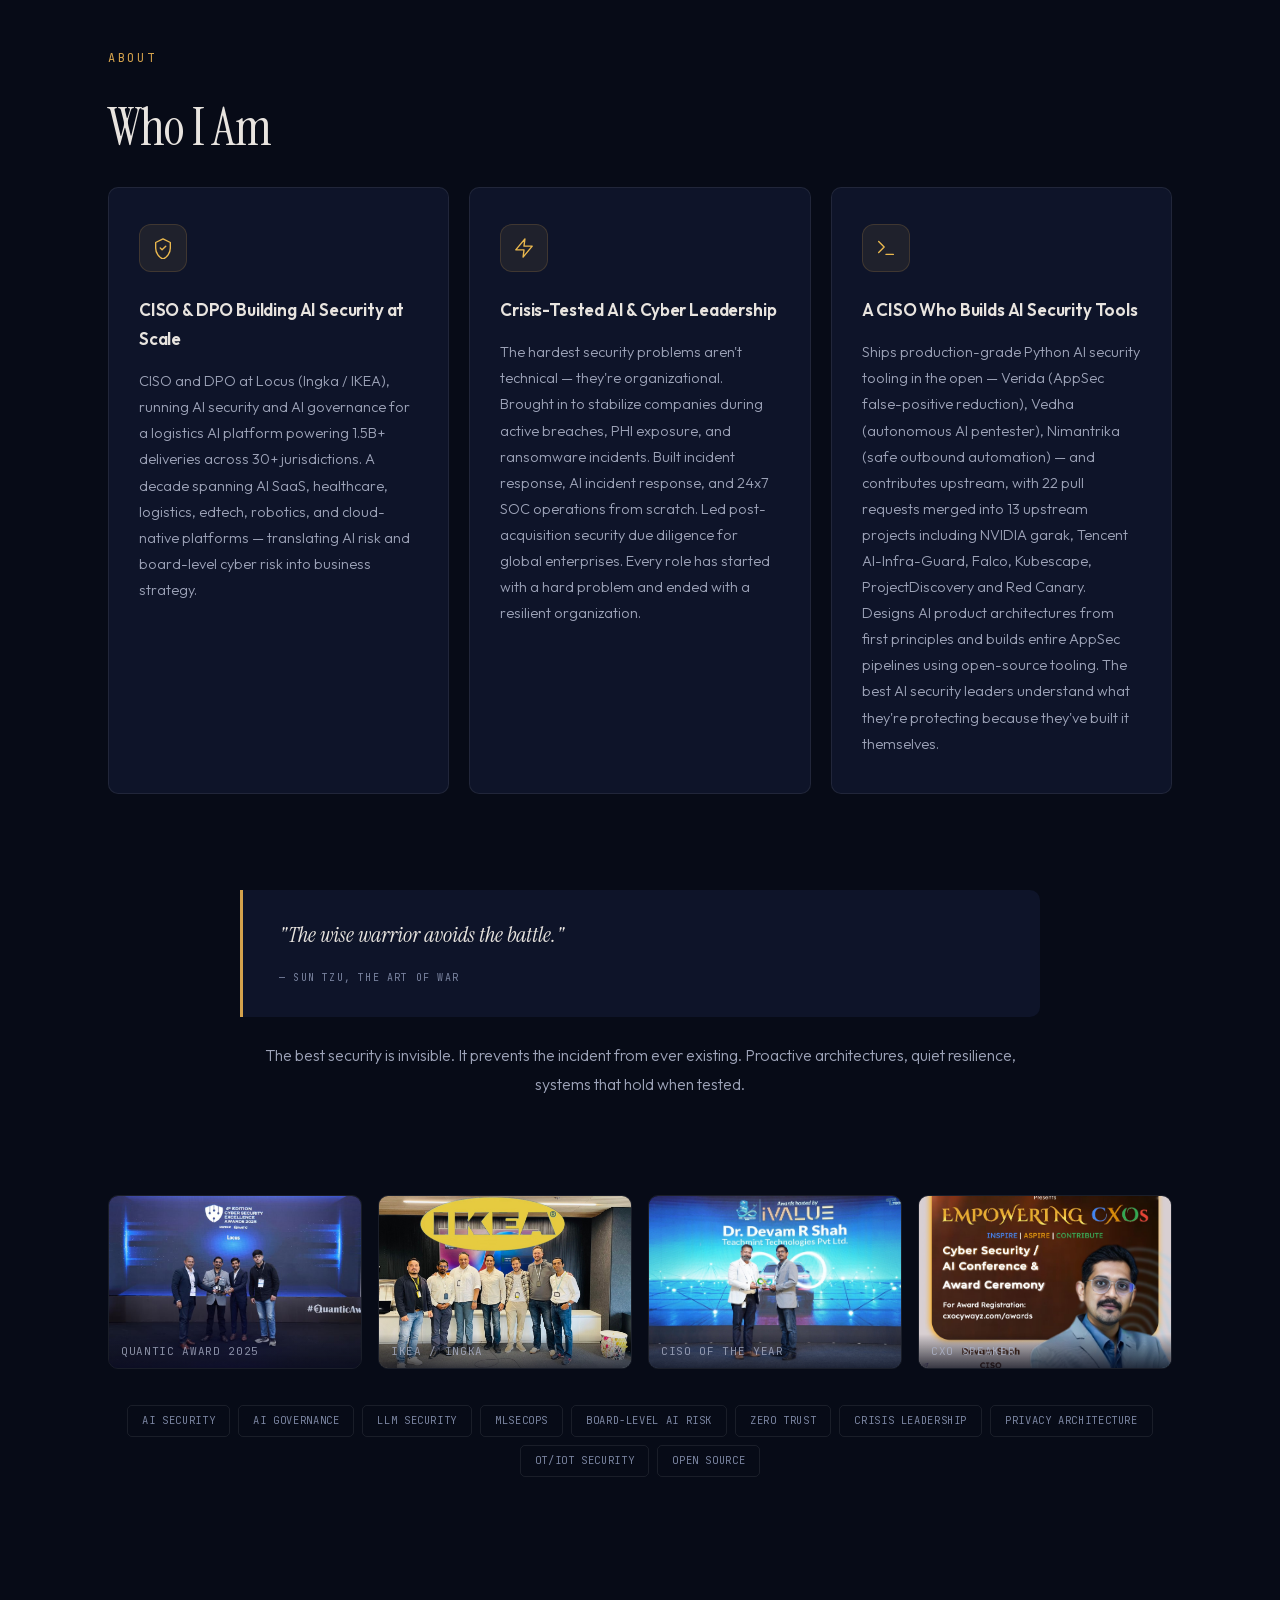
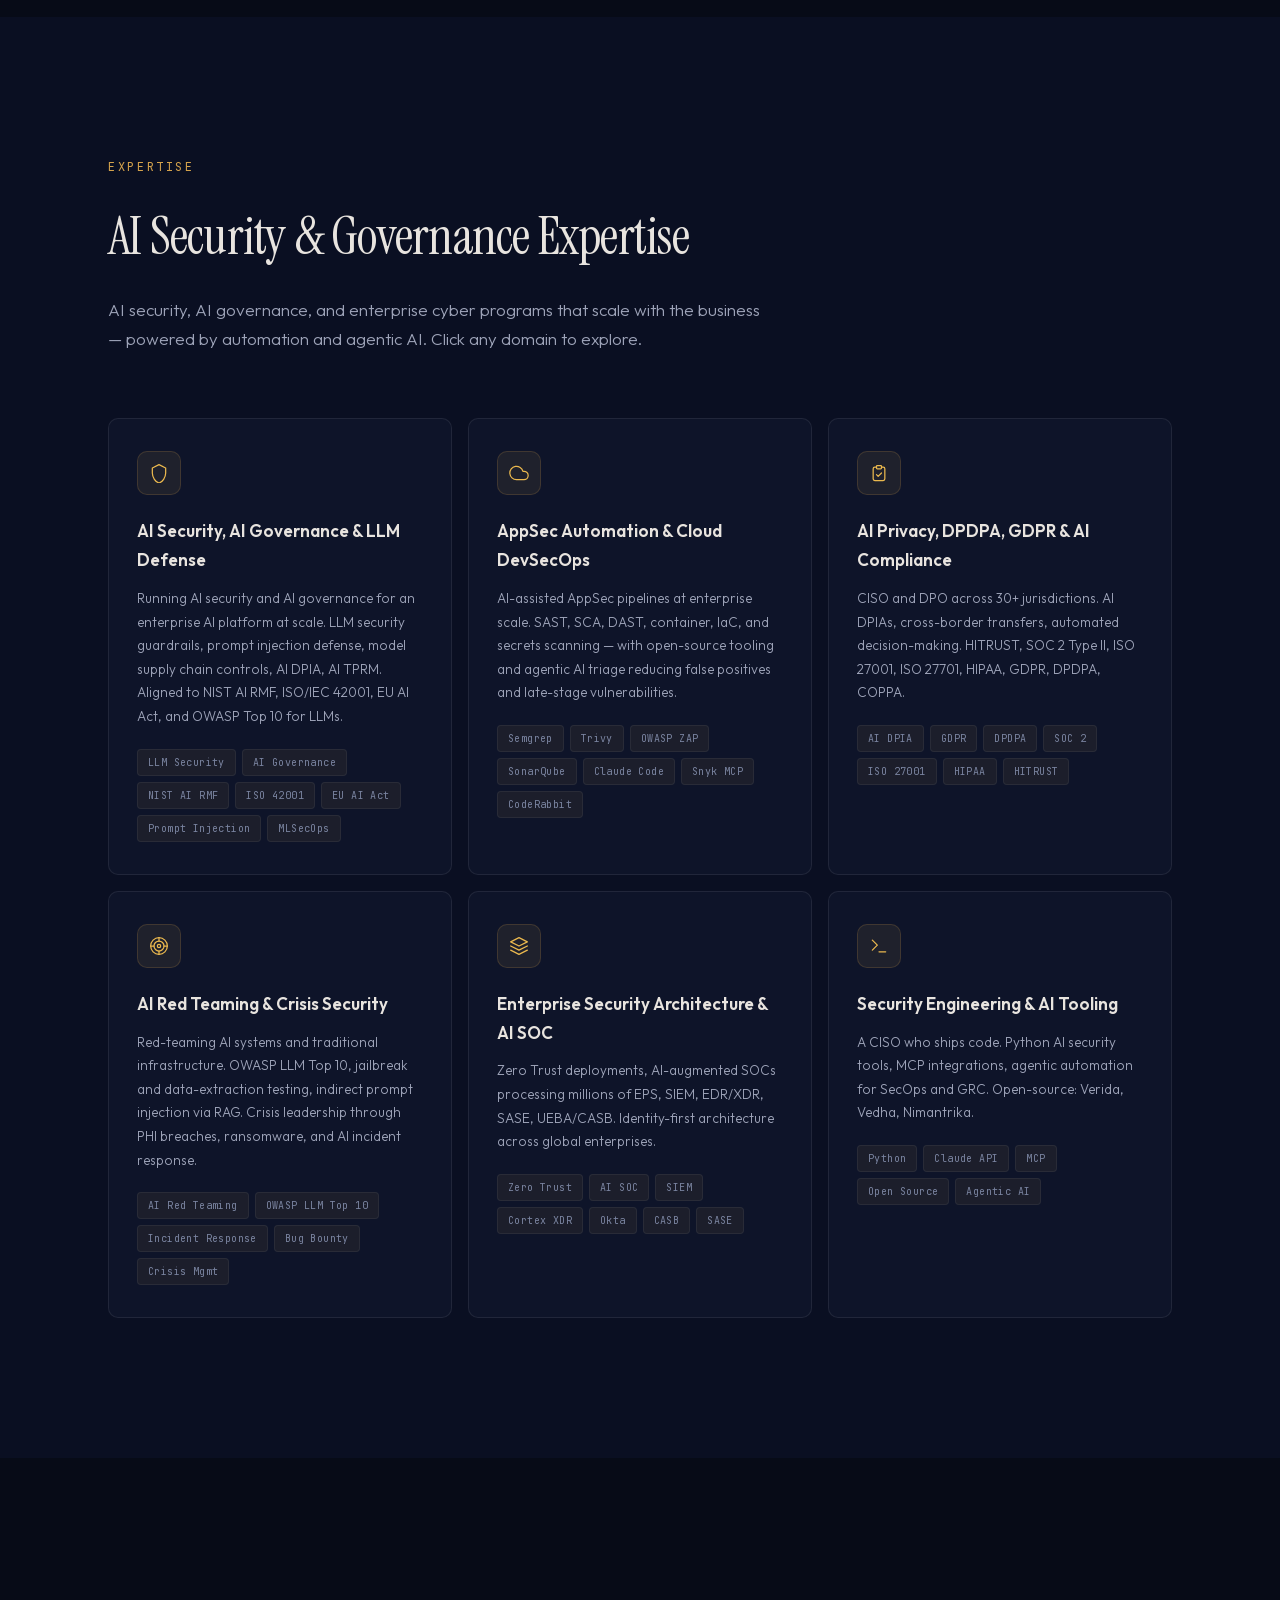
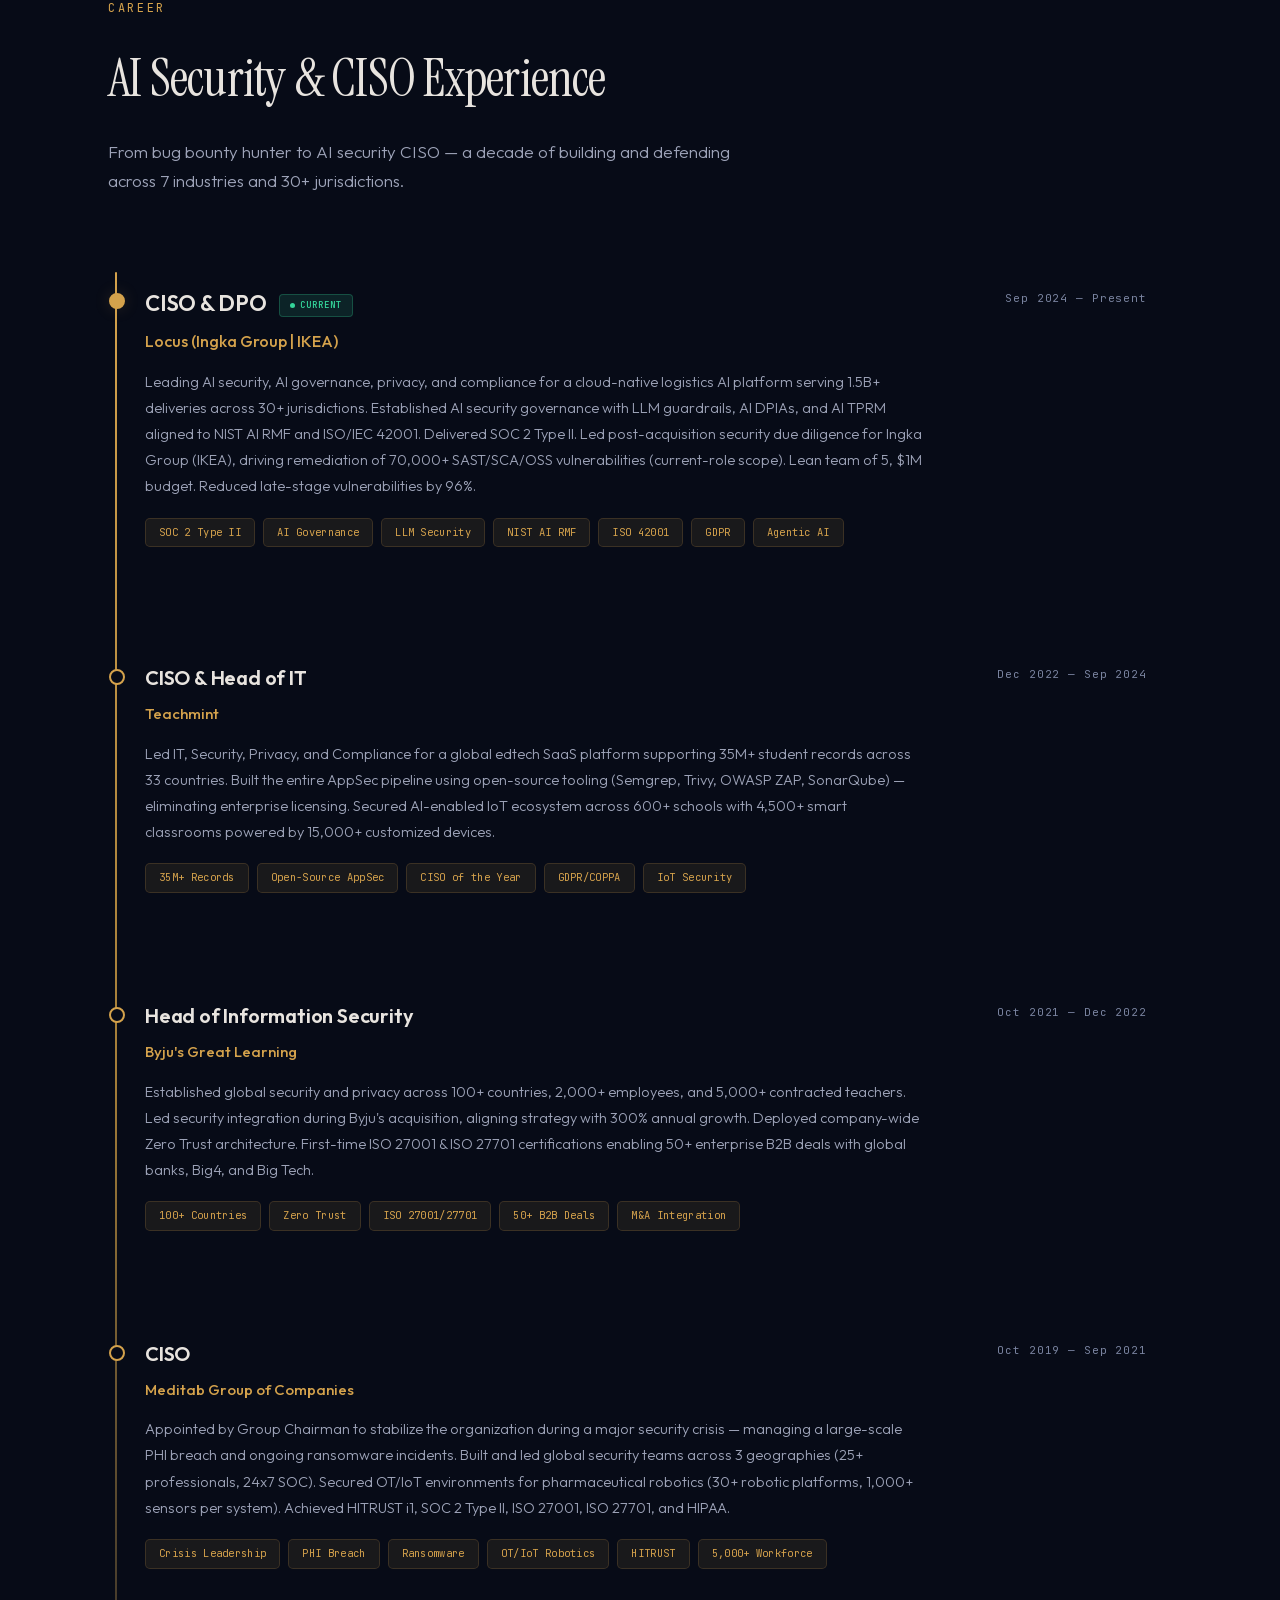
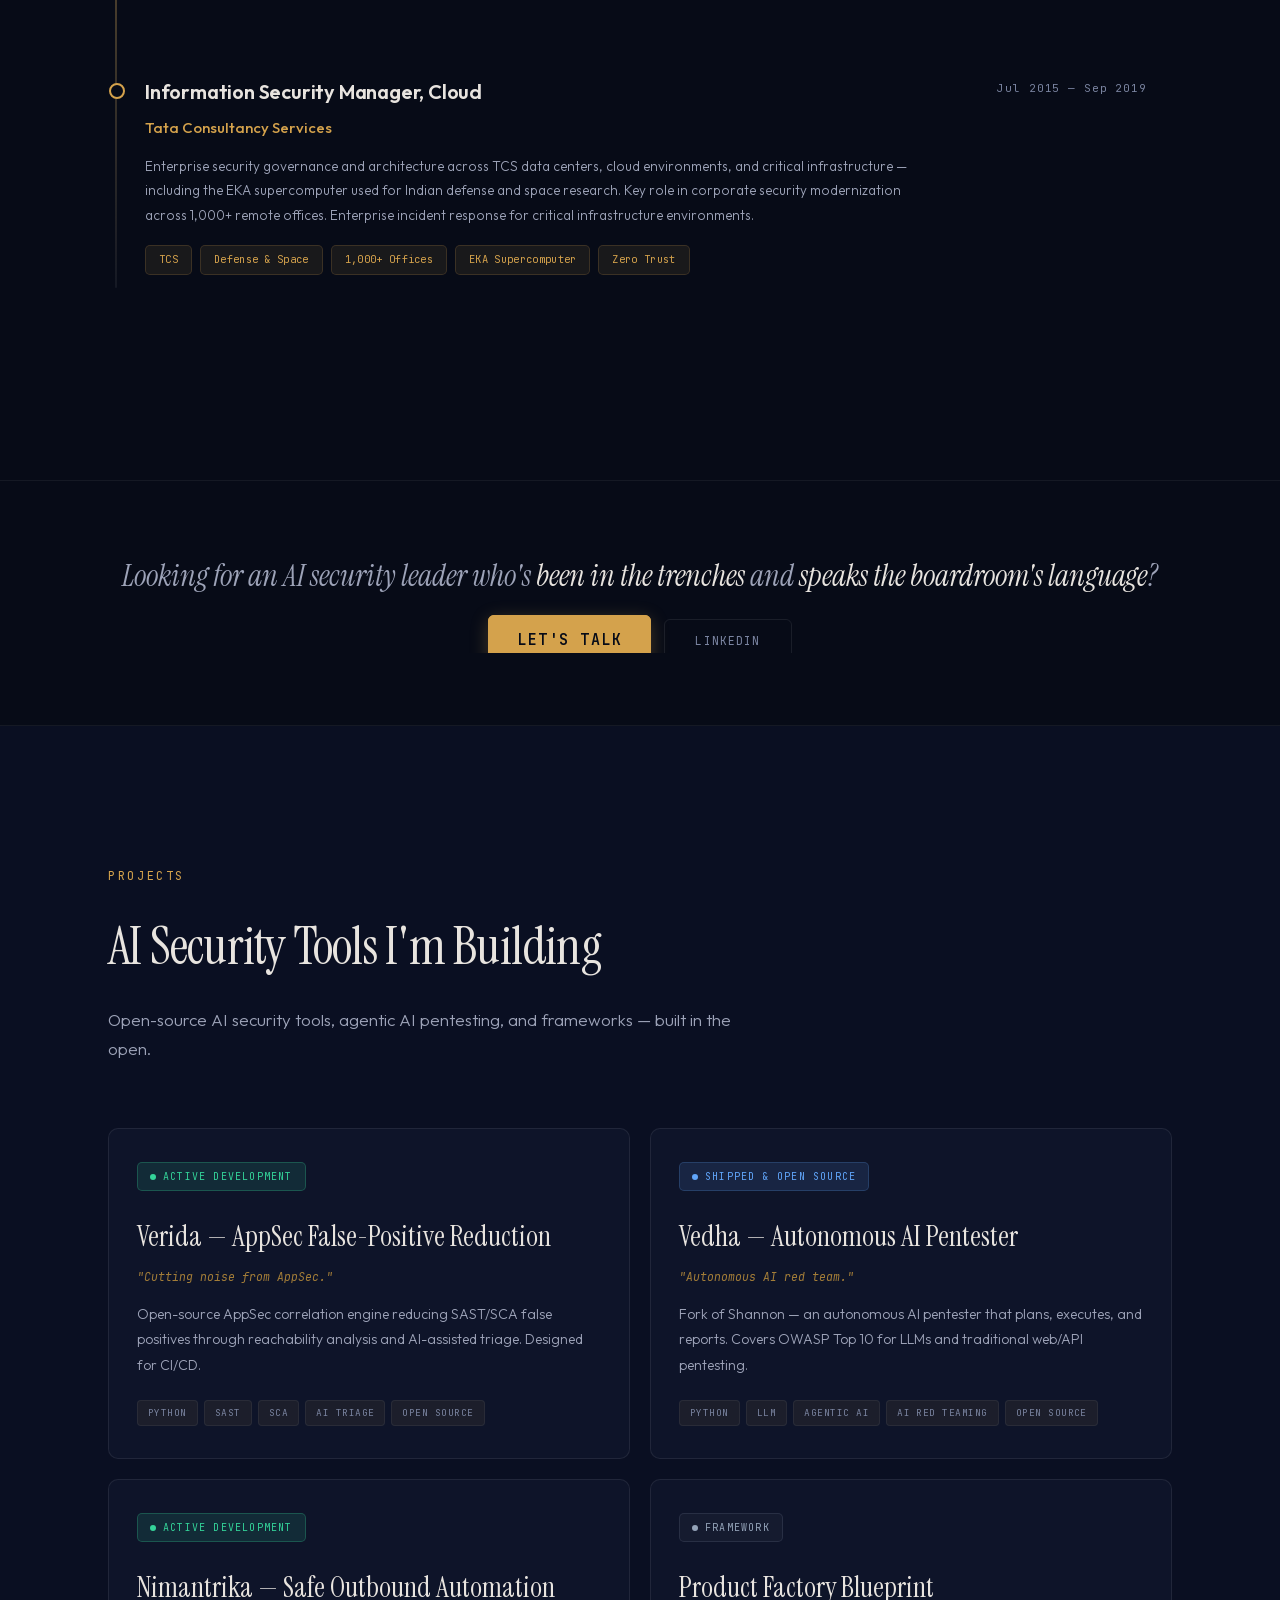
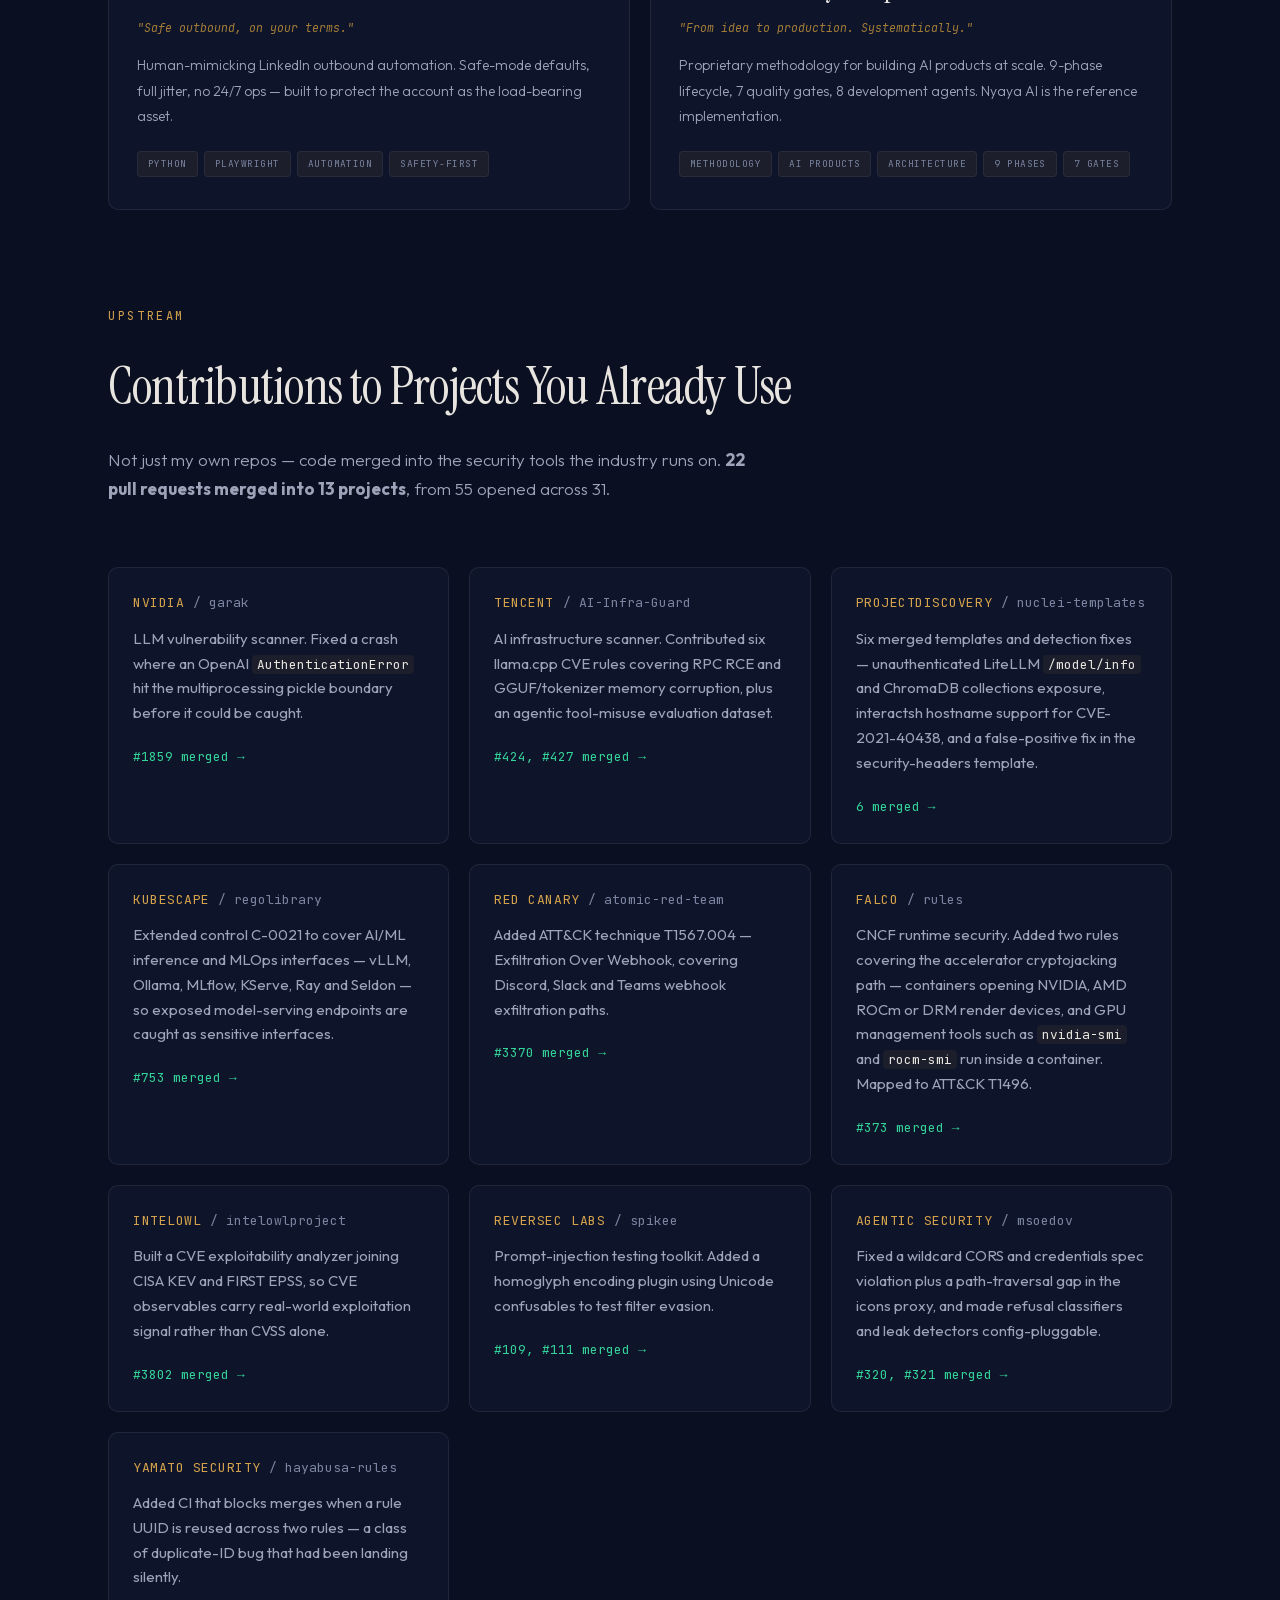
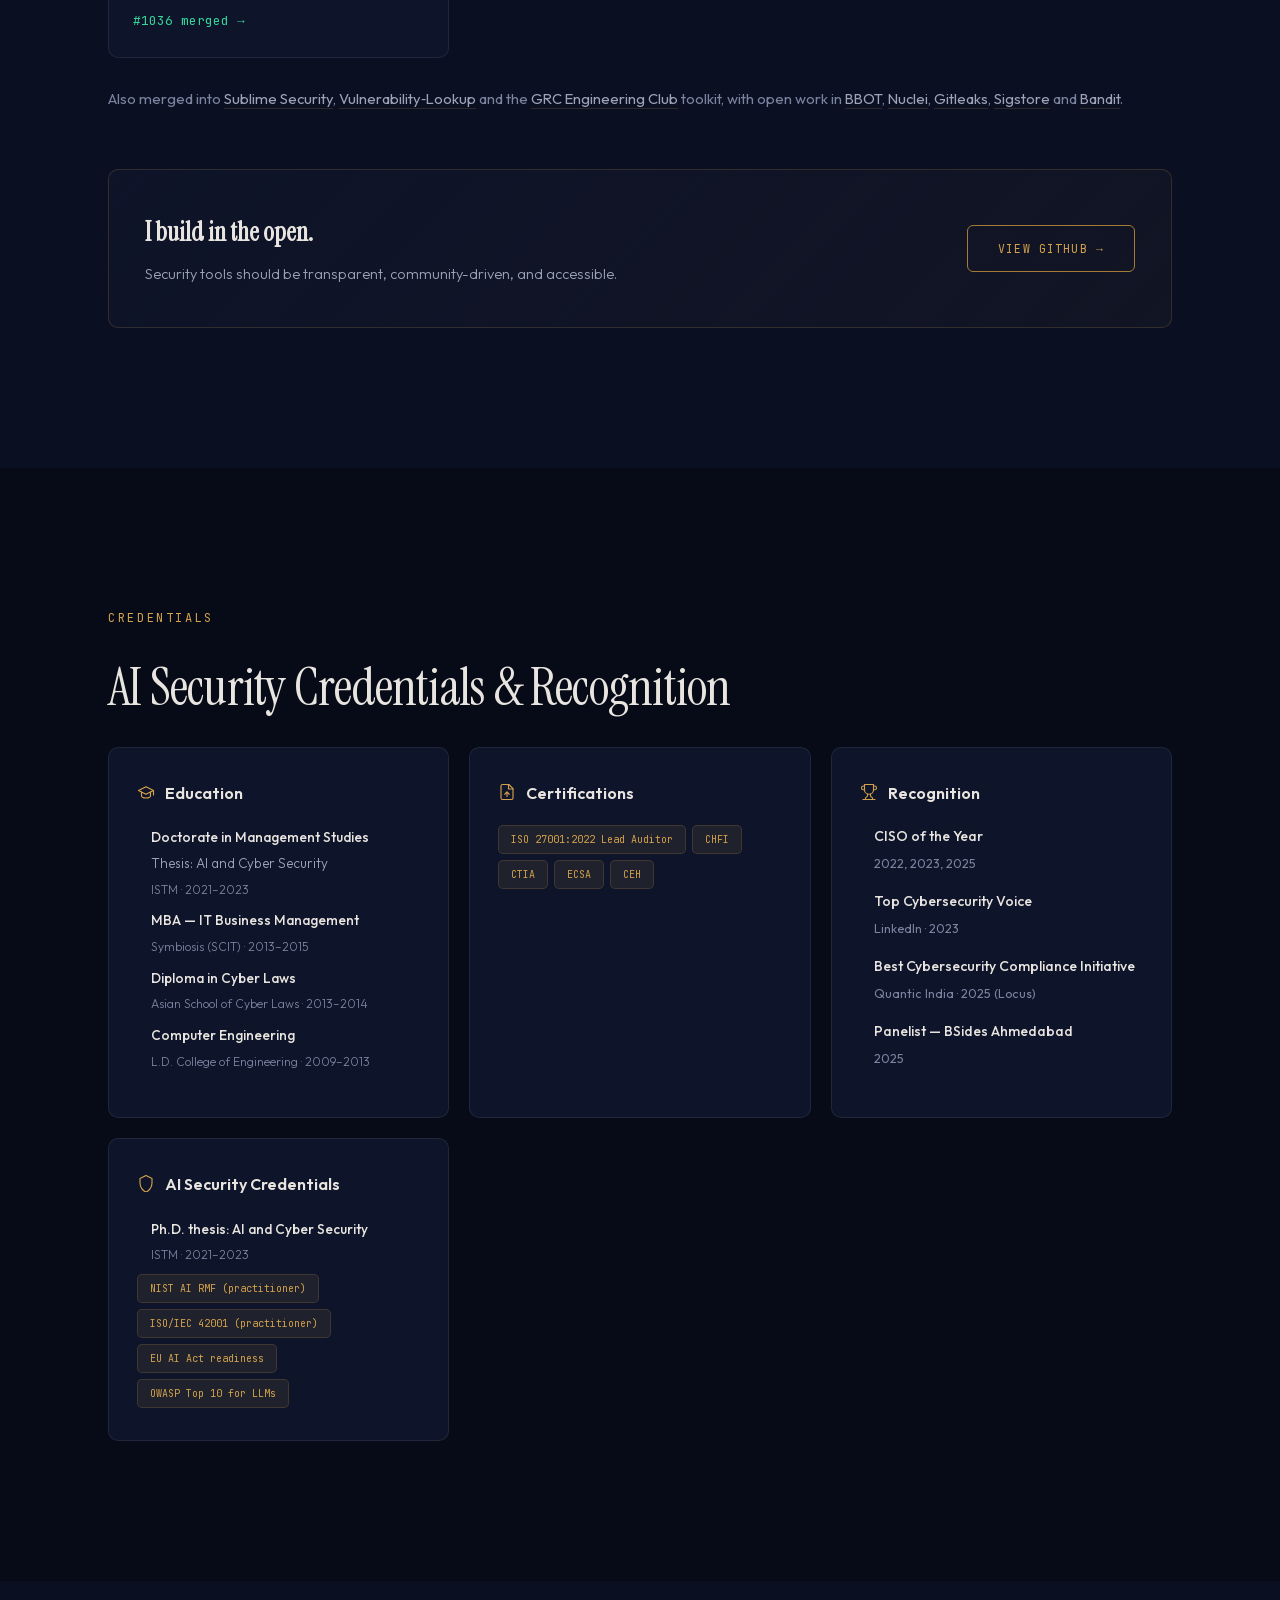
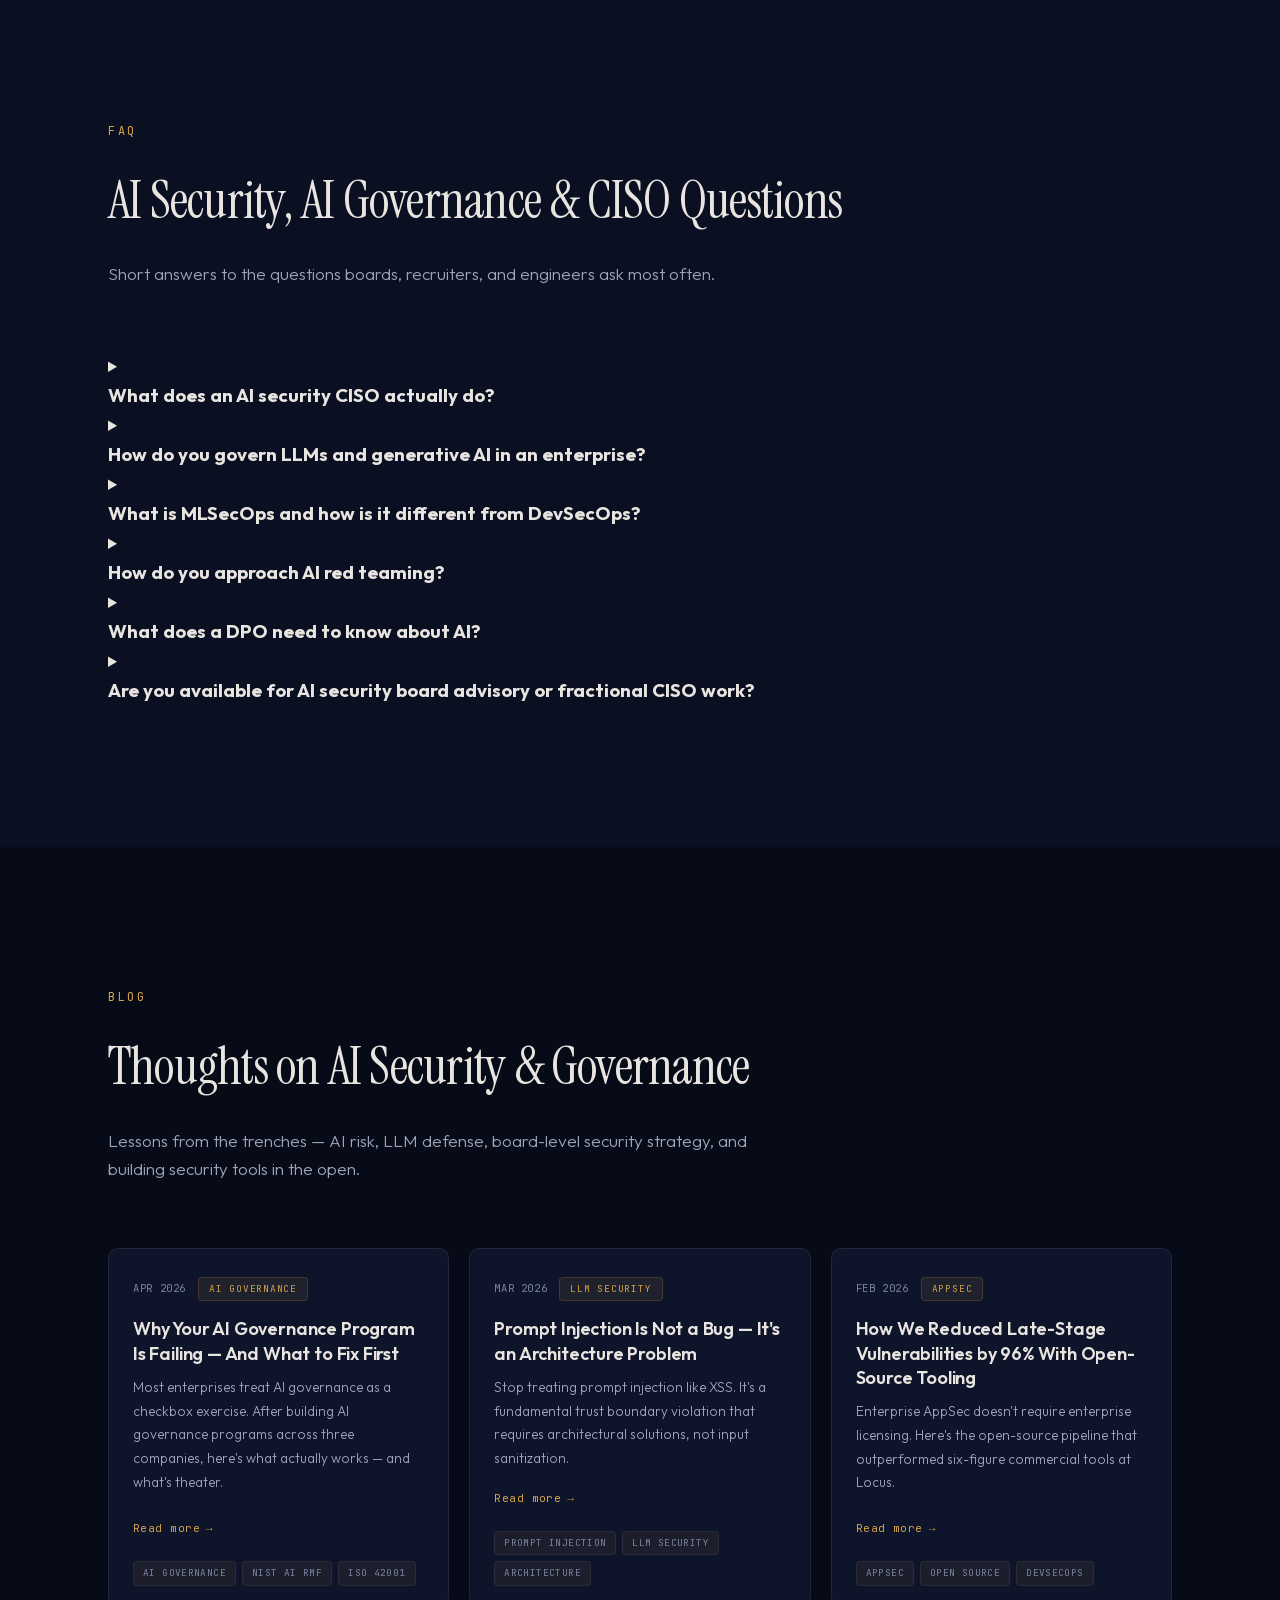
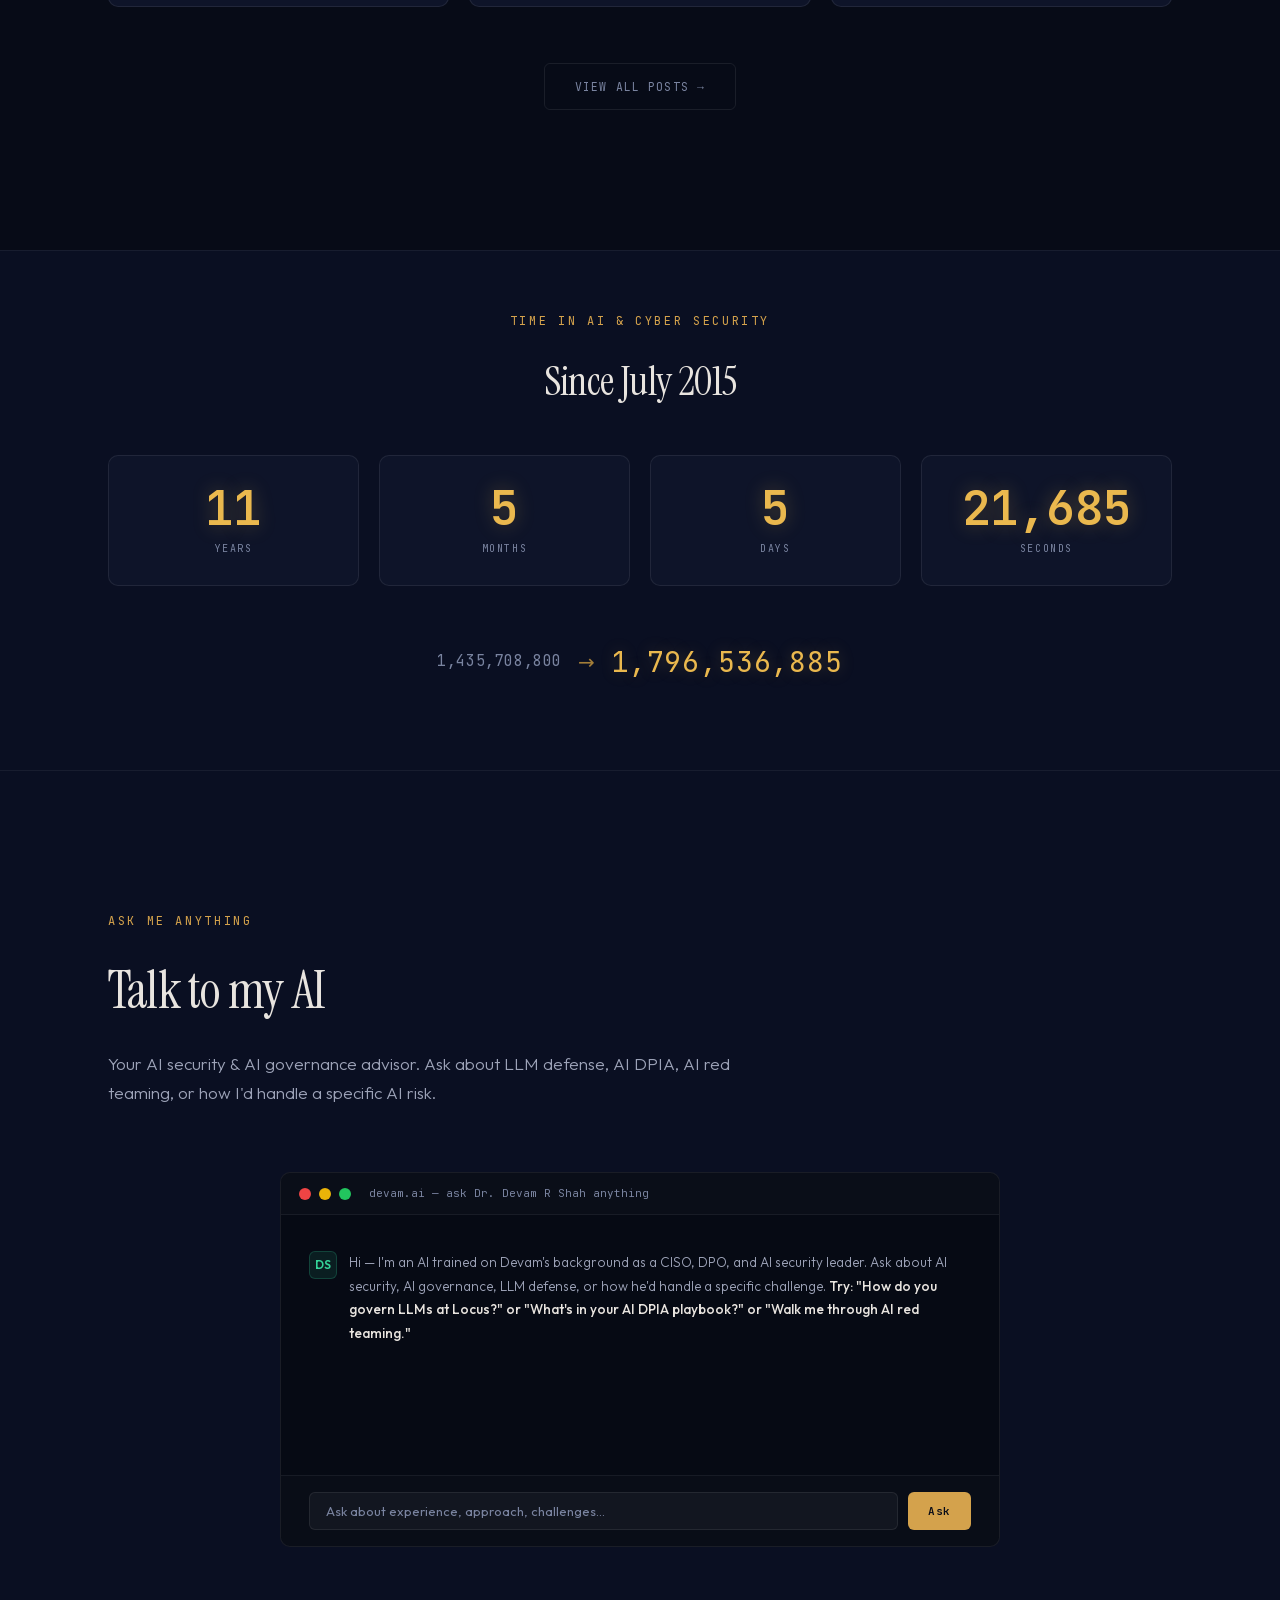
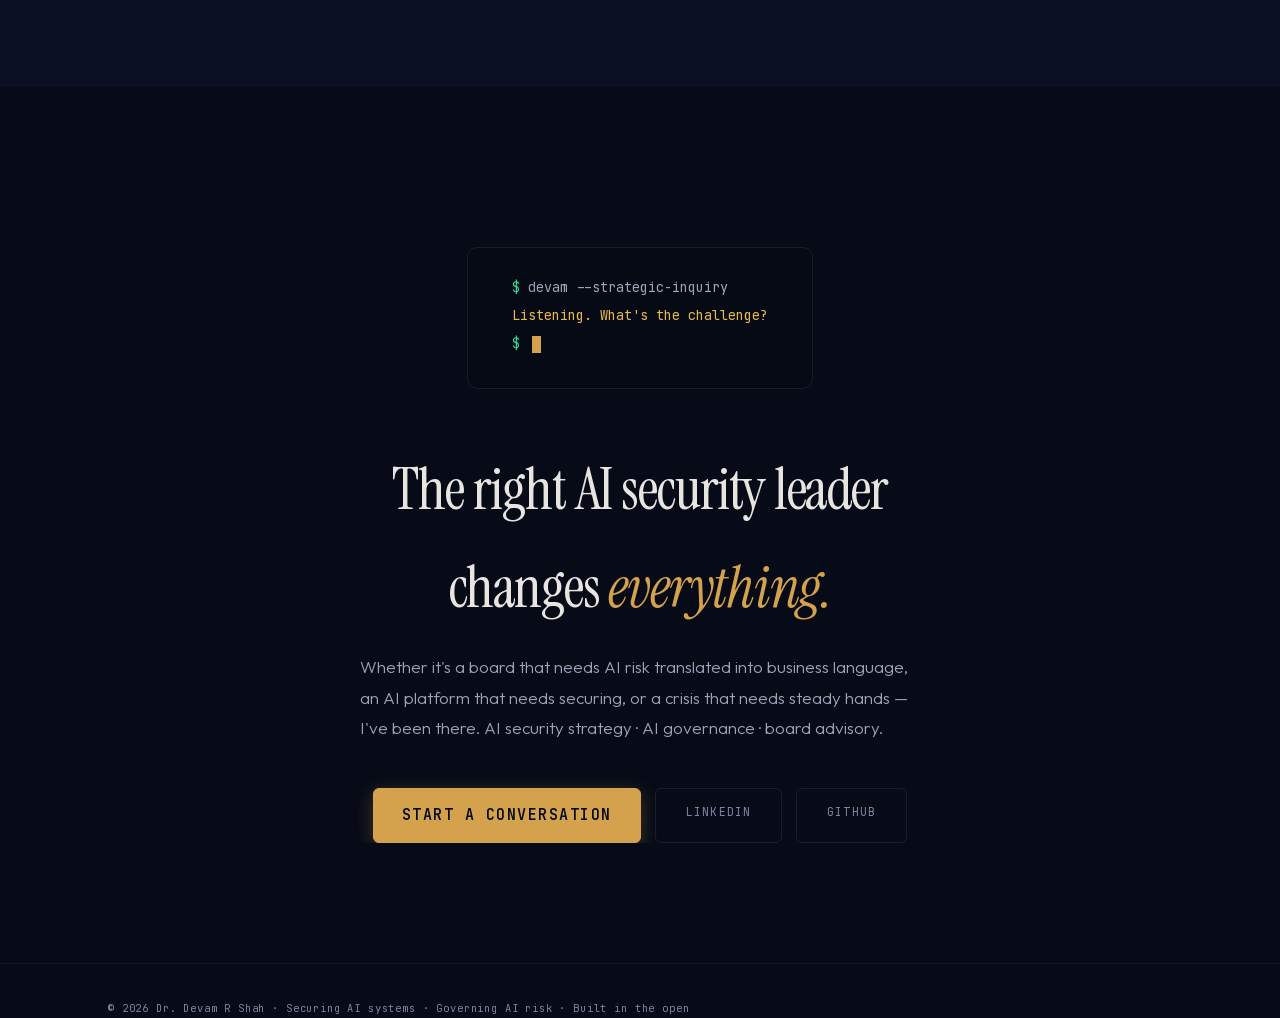
==== commit 09f56918: "feat(site): refresh upstream contribution numbers, add Falco 22 merged into 13 projects from 55 open" ====
--- a/index.html
+++ b/index.html
@@ -45,7 +45,7 @@
 
   <!-- Structured Data -->
   <script type="application/ld+json">
-  {"@context":"https://schema.org","@type":"Person","@id":"https://devamshah.github.io/#person","name":"Dr. Devam R Shah","givenName":"Devam","familyName":"Shah","honorificPrefix":"Dr.","jobTitle":"CISO & DPO | AI Security & AI Governance Leader","description":"Chief Information Security Officer, Data Protection Officer, and AI security leader. Runs AI security and AI governance at Locus (Ingka/IKEA) for a logistics AI platform powering 1.5B+ deliveries across 30+ jurisdictions. Open-source contributor with 21 pull requests merged into 12 upstream security projects including NVIDIA garak, Tencent AI-Infra-Guard, Kubescape and ProjectDiscovery.","image":"https://devamshah.github.io/assets/website_headshot.jpg","url":"https://devamshah.github.io/","sameAs":["https://www.linkedin.com/in/thedevam/","https://github.com/DevamShah"],"knowsAbout":["AI Security","AI Governance","AI Risk Management","LLM Security","AI Compliance","NIST AI RMF","ISO/IEC 42001","EU AI Act","MLSecOps","AI Red Teaming","Responsible AI","AI DPIA","AI Third-Party Risk Management","Prompt Injection","Model Security","AI Data Protection","AI Privacy","AI Incident Response","AI Threat Modeling","OWASP Top 10 for LLMs","AppSec Automation","AI SOC","Chief Information Security Officer","Data Protection Officer","Zero Trust Architecture","DevSecOps","SAST","SCA","Cloud Security","SOC 2","ISO 27001","ISO 27701","HITRUST","HIPAA","GDPR","DPDPA","Board-level Cyber Risk","Crisis Leadership"],"worksFor":{"@id":"https://devamshah.github.io/#locus"},"alumniOf":[{"@type":"CollegeOrUniversity","name":"Symbiosis Centre for Information Technology (SCIT)"},{"@type":"CollegeOrUniversity","name":"L.D. College of Engineering"},{"@type":"EducationalOrganization","name":"ISTM (Doctorate — AI and Cyber Security)"},{"@type":"EducationalOrganization","name":"Asian School of Cyber Laws"}],"knowsLanguage":["en","hi","gu"],"nationality":"Indian"}
+  {"@context":"https://schema.org","@type":"Person","@id":"https://devamshah.github.io/#person","name":"Dr. Devam R Shah","givenName":"Devam","familyName":"Shah","honorificPrefix":"Dr.","jobTitle":"CISO & DPO | AI Security & AI Governance Leader","description":"Chief Information Security Officer, Data Protection Officer, and AI security leader. Runs AI security and AI governance at Locus (Ingka/IKEA) for a logistics AI platform powering 1.5B+ deliveries across 30+ jurisdictions. Open-source contributor with 22 pull requests merged into 13 upstream security projects including NVIDIA garak, Tencent AI-Infra-Guard, Falco, Kubescape and ProjectDiscovery.","image":"https://devamshah.github.io/assets/website_headshot.jpg","url":"https://devamshah.github.io/","sameAs":["https://www.linkedin.com/in/thedevam/","https://github.com/DevamShah"],"knowsAbout":["AI Security","AI Governance","AI Risk Management","LLM Security","AI Compliance","NIST AI RMF","ISO/IEC 42001","EU AI Act","MLSecOps","AI Red Teaming","Responsible AI","AI DPIA","AI Third-Party Risk Management","Prompt Injection","Model Security","AI Data Protection","AI Privacy","AI Incident Response","AI Threat Modeling","OWASP Top 10 for LLMs","AppSec Automation","AI SOC","Chief Information Security Officer","Data Protection Officer","Zero Trust Architecture","DevSecOps","SAST","SCA","Cloud Security","SOC 2","ISO 27001","ISO 27701","HITRUST","HIPAA","GDPR","DPDPA","Board-level Cyber Risk","Crisis Leadership"],"worksFor":{"@id":"https://devamshah.github.io/#locus"},"alumniOf":[{"@type":"CollegeOrUniversity","name":"Symbiosis Centre for Information Technology (SCIT)"},{"@type":"CollegeOrUniversity","name":"L.D. College of Engineering"},{"@type":"EducationalOrganization","name":"ISTM (Doctorate — AI and Cyber Security)"},{"@type":"EducationalOrganization","name":"Asian School of Cyber Laws"}],"knowsLanguage":["en","hi","gu"],"nationality":"Indian"}
   </script>
   <script type="application/ld+json">
   {"@context":"https://schema.org","@type":"WebSite","@id":"https://devamshah.github.io/#website","name":"Dr. Devam R Shah — CISO & AI Security Leader","url":"https://devamshah.github.io/","description":"Portfolio of Dr. Devam R Shah — CISO & DPO leading AI security and AI governance at Locus (IKEA group).","author":{"@id":"https://devamshah.github.io/#person"},"inLanguage":"en"}
@@ -157,7 +157,7 @@
         <div class="hero-text">
           <div class="hero-eyebrow">CISO &amp; DPO | AI Security &amp; AI Governance Leader</div>
           <h1 id="hero-heading">AI Security Leadership,<br>from <em>Code to Boardroom.</em></h1>
-          <p class="hero-desc">A decade of building and defending. Today I run <strong>AI security and AI governance</strong> at Locus (Ingka / IKEA) for a logistics AI platform powering <strong>1.5B+ deliveries across 30+ jurisdictions</strong>. Previously secured <strong>35M+ student records across 33 countries</strong> and treated <strong>1 million+ vulnerabilities</strong> across enterprise environments. I translate AI risk, prompt injection, and model security into board-level business strategy — and build AI security tools in the open, with <strong>21 pull requests merged into 12 upstream projects</strong>.</p>
+          <p class="hero-desc">A decade of building and defending. Today I run <strong>AI security and AI governance</strong> at Locus (Ingka / IKEA) for a logistics AI platform powering <strong>1.5B+ deliveries across 30+ jurisdictions</strong>. Previously secured <strong>35M+ student records across 33 countries</strong> and treated <strong>1 million+ vulnerabilities</strong> across enterprise environments. I translate AI risk, prompt injection, and model security into board-level business strategy — and build AI security tools in the open, with <strong>22 pull requests merged into 13 upstream projects</strong>.</p>
         </div>
         <div class="hero-photo">
           <picture>
@@ -267,7 +267,7 @@
       <div class="about-card">
         <div class="about-card-icon"><svg viewBox="0 0 24 24" fill="none" stroke="currentColor" stroke-width="1.5" stroke-linecap="round" stroke-linejoin="round" aria-hidden="true"><polyline points="4 17 10 11 4 5"/><line x1="12" y1="19" x2="20" y2="19"/></svg></div>
         <h3>A CISO Who Builds AI Security Tools</h3>
-        <p>Ships production-grade Python AI security tooling in the open — Verida (AppSec false-positive reduction), Vedha (autonomous AI pentester), Nimantrika (safe outbound automation) — and contributes upstream, with 21 pull requests merged into 12 upstream projects including NVIDIA garak, Tencent AI-Infra-Guard, Kubescape, ProjectDiscovery and Red Canary. Designs AI product architectures from first principles and builds entire AppSec pipelines using open-source tooling. The best AI security leaders understand what they're protecting because they've built it themselves.</p>
+        <p>Ships production-grade Python AI security tooling in the open — Verida (AppSec false-positive reduction), Vedha (autonomous AI pentester), Nimantrika (safe outbound automation) — and contributes upstream, with 22 pull requests merged into 13 upstream projects including NVIDIA garak, Tencent AI-Infra-Guard, Falco, Kubescape, ProjectDiscovery and Red Canary. Designs AI product architectures from first principles and builds entire AppSec pipelines using open-source tooling. The best AI security leaders understand what they're protecting because they've built it themselves.</p>
       </div>
     </div>
 
@@ -348,7 +348,7 @@
       <article class="proj-card" tabindex="0"><div class="proj-status meta"><span class="sdot"></span> Framework</div><h3>Product Factory Blueprint</h3><div class="proj-tagline">"From idea to production. Systematically."</div><p>Proprietary methodology for building AI products at scale. 9-phase lifecycle, 7 quality gates, 8 development agents. Nyaya AI is the reference implementation.</p><div class="proj-stack"><span>Methodology</span><span>AI Products</span><span>Architecture</span><span>9 Phases</span><span>7 Gates</span></div></article>
     </div>
 
-    <div class="reveal" style="margin-top:96px"><div class="section-label">Upstream</div><h2 class="section-heading">Contributions to Projects You Already Use</h2><p class="section-sub">Not just my own repos &mdash; code merged into the security tools the industry runs on. <strong>21 pull requests merged into 12 projects</strong>, from 51 opened across 32.</p></div>
+    <div class="reveal" style="margin-top:96px"><div class="section-label">Upstream</div><h2 class="section-heading">Contributions to Projects You Already Use</h2><p class="section-sub">Not just my own repos &mdash; code merged into the security tools the industry runs on. <strong>22 pull requests merged into 13 projects</strong>, from 55 opened across 31.</p></div>
 
     <div class="ups-grid stagger">
       <article class="ups-card" tabindex="0">
@@ -382,6 +382,12 @@
       </article>
 
       <article class="ups-card" tabindex="0">
+        <div class="ups-org">Falco <span class="ups-repo">rules</span></div>
+        <p>CNCF runtime security. Added two rules covering the accelerator cryptojacking path &mdash; containers opening NVIDIA, AMD ROCm or DRM render devices, and GPU management tools such as <code>nvidia-smi</code> and <code>rocm-smi</code> run inside a container. Mapped to ATT&amp;CK T1496.</p>
+        <a class="ups-link" href="https://github.com/falcosecurity/rules/pull/373" target="_blank" rel="noopener">#373 merged &rarr;</a>
+      </article>
+
+      <article class="ups-card" tabindex="0">
         <div class="ups-org">IntelOwl <span class="ups-repo">intelowlproject</span></div>
         <p>Built a CVE exploitability analyzer joining CISA KEV and FIRST EPSS, so CVE observables carry real-world exploitation signal rather than CVSS alone.</p>
         <a class="ups-link" href="https://github.com/intelowlproject/IntelOwl/pull/3802" target="_blank" rel="noopener">#3802 merged &rarr;</a>
@@ -406,7 +412,7 @@
       </article>
     </div>
 
-    <p class="ups-more reveal">Also merged into <a href="https://github.com/sublime-security/sublime-rules/pull/4655" target="_blank" rel="noopener">Sublime Security</a> and <a href="https://github.com/vulnerability-lookup/vulnerability-lookup/pull/431" target="_blank" rel="noopener">Vulnerability&#8209;Lookup</a>, with open work in <a href="https://github.com/blacklanternsecurity/bbot/pull/3235" target="_blank" rel="noopener">BBOT</a>, <a href="https://github.com/falcosecurity/rules/pull/373" target="_blank" rel="noopener">Falco</a>, <a href="https://github.com/gitleaks/gitleaks/pulls?q=is%3Apr+author%3ADevamShah" target="_blank" rel="noopener">Gitleaks</a>, <a href="https://github.com/sigstore/model-transparency/pull/642" target="_blank" rel="noopener">Sigstore</a> and <a href="https://github.com/PyCQA/bandit/pull/1441" target="_blank" rel="noopener">Bandit</a>.</p>
+    <p class="ups-more reveal">Also merged into <a href="https://github.com/sublime-security/sublime-rules/pull/4655" target="_blank" rel="noopener">Sublime Security</a>, <a href="https://github.com/vulnerability-lookup/vulnerability-lookup/pull/431" target="_blank" rel="noopener">Vulnerability&#8209;Lookup</a> and the <a href="https://github.com/GRCEngClub/claude-grc-engineering/pulls?q=is%3Apr+author%3ADevamShah" target="_blank" rel="noopener">GRC Engineering Club</a> toolkit, with open work in <a href="https://github.com/blacklanternsecurity/bbot/pull/3235" target="_blank" rel="noopener">BBOT</a>, <a href="https://github.com/projectdiscovery/nuclei/pull/7495" target="_blank" rel="noopener">Nuclei</a>, <a href="https://github.com/gitleaks/gitleaks/pulls?q=is%3Apr+author%3ADevamShah" target="_blank" rel="noopener">Gitleaks</a>, <a href="https://github.com/sigstore/model-transparency/pull/642" target="_blank" rel="noopener">Sigstore</a> and <a href="https://github.com/PyCQA/bandit/pull/1441" target="_blank" rel="noopener">Bandit</a>.</p>
 
     <div class="oss-cta reveal"><div><h3>I build in the open.</h3><p>Security tools should be transparent, community-driven, and accessible.</p></div><a href="https://github.com/DevamShah" class="oss-btn" target="_blank" rel="noopener">View GitHub &rarr;</a></div>
   </div>
